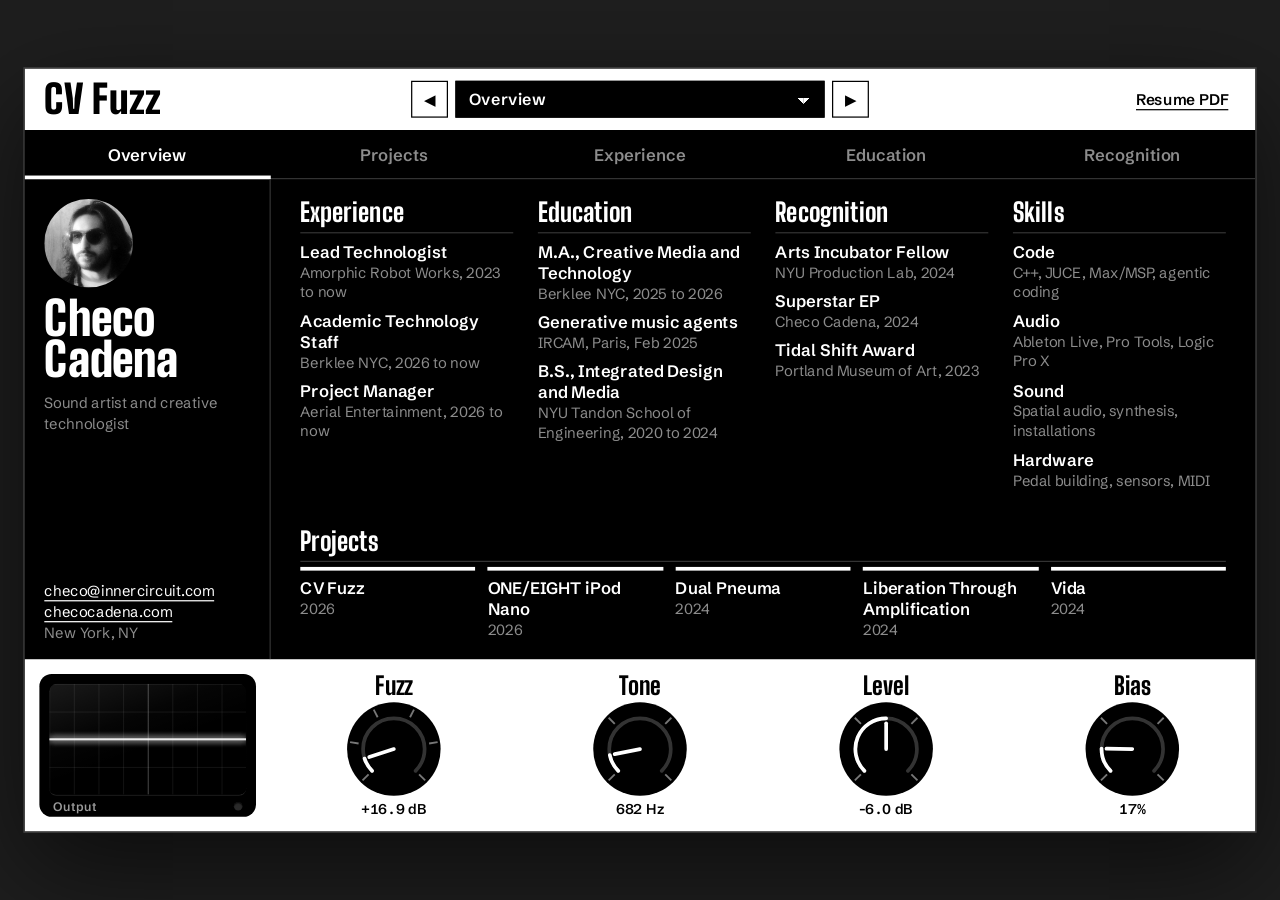
==== docs/demo/index.html @ c5fa8ec6 "Initial commit" ====
<!DOCTYPE html>
<html lang="en">
<head>
<meta charset="UTF-8" />
<meta name="viewport" content="width=device-width, initial-scale=1, viewport-fit=cover" />
<title>CV Fuzz, Checo Cadena</title>
<link rel="preconnect" href="https://fonts.googleapis.com">
<link rel="preconnect" href="https://fonts.gstatic.com" crossorigin>
<link href="https://fonts.googleapis.com/css2?family=Big+Shoulders+Display:wght@700;800;900&family=Schibsted+Grotesk:wght@400;500;600;700&display=swap" rel="stylesheet">
<style>
  :root {
    --black: #000; --white: #fff; --gray: #8c8c8c; --rule: #333;
    --display: "Big Shoulders Display", "Arial Narrow", "Helvetica Neue", Arial, sans-serif;
    --body: "Schibsted Grotesk", "Helvetica Neue", Arial, sans-serif;
    --rail: 200px;
    --cols: var(--rail) repeat(4, 1fr);
    --ease: cubic-bezier(0.65, 0, 0.25, 1);
    box-sizing: border-box;
  }
  *, *::before, *::after { box-sizing: inherit; }
  html, body { height: 100%; margin: 0; }
  body { background: #1e1e1e; font-family: var(--body); color: var(--white); display: grid; place-items: center; overflow: hidden;
    padding: env(safe-area-inset-top, 0px) 0 env(safe-area-inset-bottom, 0px); -webkit-font-smoothing: antialiased; }
  button { font-family: inherit; }
  :focus-visible { outline: 2px solid var(--white); outline-offset: 2px; }
  #bar :focus-visible, #deck :focus-visible { outline-color: var(--black); }
  a { color: inherit; }

  #frame { width: 1000px; height: 620px; transform-origin: center center; }
  #win { width: 1000px; height: 620px; background: var(--black); display: grid; grid-template-rows: 50px 40px 1fr 140px;
    overflow: hidden; box-shadow: 0 0 0 1px #444, 0 30px 80px rgba(0,0,0,0.6); user-select: none; }

  /* menu bar */
  #bar { background: var(--white); color: var(--black); display: grid; grid-template-columns: var(--rail) 1fr var(--rail); align-items: center; padding: 0 16px; }
  .wordmark { font-family: var(--display); font-weight: 900; font-size: 32px; line-height: 1; letter-spacing: 0.01em; }
  .browser { display: flex; justify-content: center; gap: 6px; }
  .browser .step { width: 30px; height: 30px; border: 1.5px solid var(--black); background: var(--white); font-size: 12px; cursor: pointer; }
  .browser .step:hover { background: var(--black); color: var(--white); }
  .browser select { appearance: none; -webkit-appearance: none; width: 300px; height: 30px; border: 1.5px solid var(--black);
    background: var(--black); color: var(--white); font: 600 13px var(--body); padding: 0 30px 0 10px; cursor: pointer;
    background-image: linear-gradient(45deg, transparent 50%, #fff 50%), linear-gradient(135deg, #fff 50%, transparent 50%);
    background-position: calc(100% - 16px) 13px, calc(100% - 11px) 13px; background-size: 5px 5px; background-repeat: no-repeat; }
  #printBtn { justify-self: end; font: 600 12.5px var(--body); color: var(--black); background: none; border: 0; cursor: pointer; text-decoration: underline; text-underline-offset: 3px; }

  /* tabs, left to right, aligned with the deck below */
  #tabs { display: grid; grid-template-columns: var(--cols); position: relative; border-bottom: 1px solid var(--rule); }
  #tabs button { background: none; border: 0; color: var(--gray); cursor: pointer; font: 600 13.5px var(--body); transition: color 0.2s; }
  #tabs button:hover, #tabs button.on { color: var(--white); }
  #tabs button:first-child { border-right: 1px solid var(--rule); }
  #ind { position: absolute; bottom: -1px; height: 3px; background: var(--white); transition: left 0.4s var(--ease), width 0.4s var(--ease); }

  /* stage: rail + overview panel + entry display */
  #stage { display: flex; min-height: 0; overflow: hidden; position: relative; }
  #rail { width: var(--rail); flex: none; border-right: 1px solid var(--rule); padding: 16px 16px 14px; display: flex; flex-direction: column; gap: 10px; overflow: hidden; }
  .id img { width: 72px; height: 72px; border-radius: 50%; object-fit: cover; display: block; margin-bottom: 8px; }
  .id h1 { font-family: var(--display); font-weight: 900; font-size: 38px; line-height: 0.9; margin: 0; }
  .applying { font-size: 12px; color: var(--gray); line-height: 1.4; margin: 0; }
  .skills { list-style: none; margin: 0; padding: 0; display: flex; flex-direction: column; gap: 5px; font-size: 12px; line-height: 1.35; color: #d0d0d0; }
  .skills b { display: block; color: var(--white); font-weight: 600; }
  .contact { margin-top: auto; display: flex; flex-direction: column; gap: 2px; font-size: 12px; }
  .contact a { text-underline-offset: 3px; }
  .contact span { color: var(--gray); }

  #ov { flex: none; width: 800px; overflow: hidden; transition: width 0.55s var(--ease), opacity 0.35s ease; }
  #ov .inner { width: 800px; height: 100%; padding: 14px 24px 12px; display: grid; grid-template-rows: 1fr auto; gap: 10px; }
  .ov-cols { display: grid; grid-template-columns: repeat(4, 1fr); gap: 20px; }
  .sk { padding: 3px 0 4px; } .sk b { display: block; font-size: 13.5px; font-weight: 600; line-height: 1.25; } .sk span { display: block; font-size: 12px; color: var(--gray); line-height: 1.35; }
  .ov h3 { font-family: var(--display); font-weight: 800; font-size: 21px; margin: 0 0 4px; padding-bottom: 4px; border-bottom: 1px solid var(--rule); }
  .row { display: block; width: 100%; text-align: left; background: none; border: 0; color: inherit; cursor: pointer; padding: 3px 0 4px; font-family: var(--body); }
  .row .t { display: block; font-size: 13.5px; font-weight: 600; line-height: 1.25; }
  .row .o { display: block; font-size: 12px; color: var(--gray); line-height: 1.35; }
  .row:hover .t { text-decoration: underline; text-underline-offset: 3px; }
  .ov-proj { display: grid; grid-template-columns: repeat(5, 1fr); gap: 10px; }
  .ov-proj .row { border-top: 3px solid var(--white); padding-top: 6px; }
  .ov-proj { align-items: start; } .row { display: flex; flex-direction: column; justify-content: flex-start; }
  .ov .hint { font-size: 12px; color: var(--gray); margin: 8px 0 0; }

  #display { flex: 1; min-width: 0; position: relative; padding: 16px 24px 12px; overflow: hidden; transition: opacity 0.35s ease 0.15s; }
  body.ov-mode #display { opacity: 0; pointer-events: none; transition-delay: 0s; }
  body.entry-mode #ov { width: 0; opacity: 0; }
  #panes { position: absolute; left: 24px; top: 16px; width: 752px; bottom: 44px; }
  .pane { position: absolute; inset: 0; transition: transform 0.55s var(--ease), opacity 0.45s ease; will-change: transform; }
  .pane.from-r { transform: translateX(105%); opacity: 0; }
  .pane.from-l { transform: translateX(-105%); opacity: 0; }
  .pane.to-l { transform: translateX(-105%); opacity: 0; }
  .pane.to-r { transform: translateX(105%); opacity: 0; }
  .e-top { display: flex; justify-content: space-between; align-items: center; }
  .tag { font-size: 11.5px; font-weight: 600; border: 1px solid var(--white); padding: 1px 7px; }
  .dates { font-family: var(--display); font-weight: 800; font-size: 22px; }
  .e-body { display: grid; grid-template-columns: 1fr; gap: 20px; margin-top: 4px; }
  .e-body.hasfigs { grid-template-columns: 1fr 230px; }
  .e-body h2 { font-family: var(--display); font-weight: 900; font-size: 42px; line-height: 0.95; margin: 0 0 4px; }
  .org { color: var(--gray); font-size: 14px; margin: 0 0 8px; }
  .what { font-size: 16px; line-height: 1.4; margin: 0 0 10px; max-width: 62ch; }
  .facts { display: grid; grid-template-columns: 76px 1fr; gap: 5px 12px; margin: 0; font-size: 13.5px; line-height: 1.4; }
  .facts dt { color: var(--gray); } .facts dd { margin: 0; }
  .links { display: flex; flex-wrap: wrap; gap: 8px; margin-top: 12px; }
  .links a, .links button { font: 600 12.5px var(--body); color: var(--black); background: var(--white); border: 0; padding: 5px 10px; text-decoration: none; cursor: pointer; }
  .links a:hover, .links button:hover { background: #cfcfcf; }
  .blot { width: 96px; height: 96px; display: block; border: 1px solid var(--rule); }
  .efigs { display: flex; flex-direction: column; gap: 8px; }
  .efigs figure { margin: 0; background: var(--white); color: var(--black); }
  .efigs img { width: 100%; height: 96px; object-fit: contain; display: block; padding: 5px 5px 0; }
  .efigs figcaption { font-size: 11px; padding: 2px 8px 4px; }
  .timeline { position: absolute; left: 24px; width: 752px; bottom: 10px; display: flex; gap: 4px; }
  .timeline button { flex: 1; min-width: 0; background: none; border: 0; padding: 7px 0 0; cursor: pointer; color: var(--gray); font: 600 11.5px var(--body); text-align: left; position: relative; white-space: nowrap; overflow: hidden; text-overflow: ellipsis; }
  .timeline button::before { content: ""; position: absolute; left: 0; right: 0; top: 0; height: 3px; background: var(--rule); transition: background 0.2s; }
  .timeline button.on { color: var(--white); } .timeline button.on::before { background: var(--white); }

  /* deck: listen cell + four knobs */
  #deck { background: var(--white); color: var(--black); display: grid; grid-template-columns: var(--cols); align-items: center; }
  #listen { margin: 0 12px; height: 116px; border: 0; cursor: default; display: flex; flex-direction: column; padding: 8px 8px 0; border-radius: 10px;
    background: #000; }
  #listen .screen { position: relative; flex: 1; border-radius: 6px; overflow: hidden; background: radial-gradient(ellipse at 50% 50%, #0d0d0d 0%, #000 80%);
    box-shadow: inset 0 0 14px rgba(0,0,0,1), inset 0 0 0 1px #000, 0 1px 0 rgba(255,255,255,0.12); }
  #scope { position: absolute; inset: 0; width: 100%; height: 100%; display: block; }
  #listen .grat { position: absolute; inset: 0; pointer-events: none;
    background-image: linear-gradient(rgba(255,255,255,0.18), rgba(255,255,255,0.18)), linear-gradient(90deg, rgba(255,255,255,0.18), rgba(255,255,255,0.18)),
      linear-gradient(rgba(255,255,255,0.07) 1px, transparent 1px), linear-gradient(90deg, rgba(255,255,255,0.07) 1px, transparent 1px);
    background-size: 100% 1px, 1px 100%, 100% 25%, 12.5% 100%; background-position: 0 50%, 50% 0, 0 0, 0 0; background-repeat: no-repeat, no-repeat, repeat, repeat; }
  #listen .glass { position: absolute; inset: 0; pointer-events: none; border-radius: 6px;
    background: linear-gradient(160deg, rgba(255,255,255,0.10) 0%, rgba(255,255,255,0.02) 35%, transparent 55%); }
  #listen .plate { height: 18px; display: flex; justify-content: space-between; align-items: center; padding: 0 3px; font: 600 10px var(--body); color: #9a9a9a; letter-spacing: 0.03em; }
  #listen .led { width: 7px; height: 7px; border-radius: 50%; background: #2a2a2a; box-shadow: inset 0 1px 1px rgba(0,0,0,0.8); transition: background 0.2s, box-shadow 0.2s; }
  #listen .led.on { background: #fff; box-shadow: 0 0 6px 1px rgba(255,255,255,0.8); }
  .kcol { display: flex; flex-direction: column; align-items: center; gap: 4px; position: relative; height: 100%; justify-content: center; }
  .kcol::before { content: ""; position: absolute; top: 0; left: 22%; right: 22%; height: 4px; background: var(--black); transform: scaleX(0); transition: transform 0.3s var(--ease); }
  .kcol.active::before { transform: scaleX(1); }
  .kcol .name { font-family: var(--display); font-weight: 800; font-size: 20px; line-height: 1; }
  .knob { width: 76px; height: 76px; border-radius: 50%; background: var(--black); position: relative; cursor: ns-resize; touch-action: none; }
  .knob svg { position: absolute; inset: 0; pointer-events: none; }
  .kcol .val { font-size: 11.5px; font-weight: 600; font-variant-numeric: tabular-nums; }

  @media (prefers-reduced-motion: reduce) { *, *::before { transition: none !important; } }

  html.plugin body { background: #000; place-items: start; }
  html.plugin #win { box-shadow: none; }
  #print { display: none; }
  @media print {
    @page { margin: 0.5in; }
    body { background: #fff; color: #000; display: block; overflow: visible; }
    #frame { display: none; }
    #print { display: block; font: 10.5pt/1.4 var(--body); color: #000; }
    #print h1 { font: 900 30pt/1 var(--display); margin: 0; }
    #print .sub { color: #444; margin: 4px 0 10px; }
    #print h2 { font: 800 15pt/1 var(--display); border-top: 1px solid #000; padding-top: 6px; margin: 12px 0 6px; }
    #print .it { display: grid; grid-template-columns: 1fr 110px; gap: 10px; margin-bottom: 6px; break-inside: avoid; }
    #print .w { text-align: right; } #print .o { color: #444; }
    #print ul { margin: 2px 0 0; padding-left: 16px; }
  }
</style>
</head>
<body class="ov-mode">
<div id="frame">
  <div id="win" role="application" aria-label="CV Fuzz, a fuzz plugin and résumé by Checo Cadena">
    <header id="bar">
      <span class="wordmark">CV Fuzz</span>
      <div class="browser">
        <button class="step" id="prev" aria-label="Previous">&#9664;</button>
        <select id="preset" aria-label="Preset"></select>
        <button class="step" id="next" aria-label="Next">&#9654;</button>
      </div>
      <button id="printBtn">Resume PDF</button>
    </header>

    <nav id="tabs" aria-label="Sections"><span id="ind"></span></nav>

    <div id="stage">
      <aside id="rail">
        <div class="id"><img src="[data-uri]" alt="Portrait of Checo Cadena" /><h1>Checo<br/>Cadena</h1></div>
        <p class="applying">Sound artist and creative technologist</p>
        <div class="contact">
          <a href="mailto:checo@innercircuit.com">checo@innercircuit.com</a>
          <a href="https://checocadena.com" target="_blank" rel="noopener">checocadena.com</a>
          <span>New York, NY</span>
        </div>
      </aside>

      <section id="ov" class="ov" aria-label="Overview"><div class="inner" id="ovInner"></div></section>

      <section id="display" aria-live="polite">
        <div id="panes"></div>
        <div class="timeline" id="timeline"></div>
      </section>
    </div>

    <div id="deck">
      <div id="listen" role="img" aria-label="Output oscilloscope">
        <span class="screen"><canvas id="scope"></canvas><span class="grat"></span><span class="glass"></span></span>
        <span class="plate"><span>Output</span><span class="led" id="led"></span></span>
      </div>
      <div class="kcol" data-sec="0"><span class="name">Fuzz</span><div class="knob" role="slider" tabindex="0"></div><span class="val" id="val0"></span></div>
      <div class="kcol" data-sec="1"><span class="name">Tone</span><div class="knob" role="slider" tabindex="0"></div><span class="val" id="val1"></span></div>
      <div class="kcol" data-sec="2"><span class="name">Level</span><div class="knob" role="slider" tabindex="0"></div><span class="val" id="val2"></span></div>
      <div class="kcol" data-sec="3"><span class="name">Bias</span><div class="knob" role="slider" tabindex="0"></div><span class="val" id="val3"></span></div>
    </div>
  </div>
</div>
<div id="print"></div>

<script>
const RESUME_PDF = "[base64]/uXrkovhOvtEa4PsKW4/r5N/FWpz2wwv9m1u7uV3RWpSVK9NQt2tisU+GYI0xRhiKb7JAnSUKUIEVO7sZQeeJ6ZklTUBfVWb3PSCm2lc75+wyu7N1A9gsmL0OvfgUP5xB7Db1lzTZ/BvePoRfu2DFdc2hFpUizCZ+3MFeDhSeYOfxd7JhZjT+zGuzSxWJNlNQ0CdI/[base64]/k8giexuTmJXZSaAmCMAZFZ1UwNJiXqo6xbL9jKv4nfxIw0ZiPHEOT5s3+7+fD6/fv365cuXj4+P5/mpf+/3e305jmOapvf39+P81JZ93+vv4/HYto1Dfvnll9qhNv7666/1vTb+5S9/+Tg/tYUD6/uX81NH1b8cWCeZ55kL8WVZlvpeP+3nhzup3djIyfnyl/PDd/b57//+7//4j//4z//8z9rOxl/OT90Dd/L3v/+99uEmebTasw6pc9bG+vtf56e2eML6UrtxAzwjQ8Hj1L8cW0fVOevAOqRuoLbUgXVyzlY717/1nZ/qb22pXxmor+fnr3/9Kyesk/PgNRT1fTg/1+u1/q0XUaM0juPLy0ttfD0/9VN9r4232+3t7a32+fnnn2t7fb9cLp/PT/376dOnf//3f//Tn/705z//ufas/f/whz/89NNPtfPvfve7+qnOWT/VRk5b22tjHcX3OtAT1pbamUvX/dSN1QnrHvhb+9RR9Z2ZU8fW99qtvtdDres65+OLruGtUa23X7/WjdWWOmeNRm1httSvzJz7+and2IeJVP/ypXarUzHf2JkXV9eqf+tL3QlH8amT1E/8rZ3rS+1WO3CJ+l5/uUnee+0wnR9Owj3UT7Vnndkbq7PxyHVIHcvJeRYO4aK1MxvrhHU2bqA+9aUO5BKuR0aMmcD3OqreSA0Xt8oVnQZMD+ZDvY56X3Vgfa9f63u9lPrL93pf9XLZ5+381Cvm7dfnj3/8Y/1Ux9Y+NTdqS/1a/zKdakvt6SThX+ZSnbw2cqqaZpyqJljtXKeqn7xVrlvn5O1zIFO9BoH5z4zlwZESjACvu8anNtZY1Rn6VKwttZ2JwT6Mv2/WacZpeXH1hVfMUDNzanXXdqZifRALrFMmcJ2H16qcrN3qWOQkb7Yuypmddcv5qY28x/pSo+GD15e6hzqc77Wxjqo9mYQOSP3qvKqT1L+OQ23nWNdpHcXsqn04hGnDtVi29Sz1gNwz86o2sjCRezx7fWfFMQI8lGPCUzN6LHbGhFXJsNeXGljeO+vOZcjQ1aeelJXFAuSNcAN86liWOVfkHbGgHPz66xovCcwq44OYqh3qcUpEcxQThtVXP9VNdm2l7kPl1V/EPrqgduYBuX8fuStBFET9RYsx97xVpzRnUBRwYCkULlpnKI3GqdB0da36W6rkb3/7W/2EEuRt1qNxFBetfZjDtZ33hRpysXC52oKq4nIINO7Np0C31r9oujoh5/nP88Nj1hd+ZWPtg+7mQJQg48aMqg+vhtlVg8Pq5k3VvyVG6r3XjEVeIUkQOCXQahGxgupfRFb99Pvf/x75oxarQ/6cD3KsJJjasMRU/f10fupXzoZkK1GGGERXon/rrrguC6puFTlZ3+tB6uaRxiwcZAurnkNQJcgZ5j8apLbXDdeerAgGn0XKmmKI+F5fmGC+LxaCdotTse6ZO2R9sQAZ3vpSt4oOrUvXr7Uzy4q7qjOgvJC69RMioq7CA/IUyBaehX14rRgzPHX9VCPJaTEP+jkZEKWNkoF3XWeo264vyCjsE4Q/IoXvtbH+ZarUdw5EdSLw6yf0FFMCdYb6q431rutLzZDfn58ff/yxJolzqSZJTRhOXt9L09U5nWD8WjujcOtUasz6MIvqJus7U8hnUeUhzFHxmApoLi0c1JkvV1uoDmfY62YYqNpYg4mmQADy1urDSVj1Chy0pDIcocdFmU7ICq7OK2OfujT3w0LmhlnF6JF6KCbteH54KA5E3fP6mI2+VnQWE4wd6oQ1Ytw/05ircDnWkefHwGBuMG6oD/fH5GBdcD/qiNqBlcI9cyFkslqes/HULjSO5XIIAYYUXYYbwuMwUPgdGjMsE07I6PFQigitxxKh3+lEhp0LeXvIdp4OPc7jcyqERl0R1YDfhFZCLCORMFC5VRUcPo7araR9qZj6i+5gHyYko8EhqBj0FHOPmcNAaTbXX6RZ7VBf0ID4U/h3KhrumY31V1eLO0HH4azxF23Iw/L46HoepA5n5nMUD8hp6ztvtg5kHDhn3SQ+Zl0RdcwN8IB1OL8yOHzRZcbxZDf+IpaxObkTZnvJEOZ8rQ50HzY/[base64]/OW9cGmmBDquvuB88e6wZ+oR8AeZMDUlcP9rS00MrKYffvgBfABFVvvUxpo5IAy4eIjuP54fnMfaUpMKc6tOVfuj+7phxrSsnRHFetPIw+5S8aV20/hBRnVbmvfIW9OswvJkZ4ZXrwE3h1csnsC4qVOYUbVd4wQZwotDNiKEOYoZpYPJ9FAZoXo4IS9CPId5qLc75MNNuvw1IwUQuGcuzXVrHwYWU4qZyZ0whiwBlc53i4XR0BjAxmABIskRgLpOXAWVrf/LshVdBCFkCxu5AaY6O3AbKEG2a8CI4fDeazdeq84j+po7V2OqgnlZvAgVdJ2hxrP+8kZQOgh8ngsnS9mC28hTc/US79ynziBHlWpApyDYfbotIGpNIWYgEozrClSiMWvnrko4Lf6U0ChqBZVa33G1QCNBONFcaEa8xbrnupzYqc+CD4ukRZ3VRqSrp2UMfWWoME/FF2DPOhUb1aHcfF0dN5ax5RBcGPwIbEtnTv3UwRMEF9oHyYa/Vt8xwhFE+GLsAChaQgn4qz44iSjKOhY5VhvLnseFxBksMVXfb+cHH0Q9Cxxa/9ZJuLRrue4WjYkJijpgdbO0WcKsMhY+co9Vr8MFkoNJJiDASsRE0Qtg/qCwkGAIJdx2QQYmPwYkJh+iA4nhnTMDlWD1qZflqtcBwVZXb7rW2MhCrlMBQPEutGA5iWpRz1RLQONfF1iRrpLlVHUgVhBesx+Gml9rT94FniBWSv1VDenjoweZHvUF9YTqBCKoT+3JnGGHOknHzNF9QBPMHyYe9lWdn1nKBK5bqu3cD/YY6GjdJ3MVnYiw0l9j6Oo8DL7mB8gD3j1vEBtJ6FtTHOxOd4Nx1kvSJez+iGaJkp9XI27PhXhH2kLIZFUPJq6+Hm9HbVg7sCTB7ZkSxkGwcPyrUcQIoBfWM9zAnfMv4oIlps+ISSlSB2auB80ZBAl5ap4CJ4jR0NFjuBhh/S8Gh/3V1MhSLMw14QDeLFPakcfr7JpRGJnnYr2L1SAtPXw/cWD1HVEJQL+6UIlcVhM6Wttb9c1tI//xcJHh2gA4wqhFJBKagp2JiwEA4un8kk/9CorIFfUEGWcDi+LM7CkIycCiiTwcMBaddSR4VP/+7W9/QxOhmErx1XeQ0v8+P/yKJ4vaQv+iAXleQA8Ubl2RsB1mjEZjHcIt4ZDiPKI0GS7DlziAdaG6DXbWk1XFs6ZwzFkyNYeR/8w35gmSAdHBB4GGgisZAmaFOkMbEpopx7AEFGY8wg0ZiKKsHYC88A1/85vfIPFwGJGQ4GAIK7bgWaiXFcIs4bo3vAnEggqOVYmUYPWxrpVmGvPdSnQGMk94jwyOWL3IiauVWcE+Xe2qVljgiiNwErxRIxG8Dqx93r4YlK9Gr0FAT1exvtRoa8xoeyvlGDGGTgwQt8XL1Ycz157ofS+N887J672wEf8OqwM5zOXqJ/bBmMHewFLyFRP5VYQyl2qG6B4iNmuaoT3Rm3iRTCR2wPqqiYc/yIF1TqKHILFMXc6GolSzAyDX4/PgCAE95dqCFALp5ekYNJ73O2XEu6trcazeGVJacIy5tJ8RMcwMZo6xCcQmLiEvohZ4t+J4WcDRKDu9+DpzN0t49bXRRwClAXWpv4AnQru6b1vDhLm0c5ufMIowQcFkdG9ZU3g9zK56HBUrKrJuqY4S8GQGdhSUQdNO0BnHatWDY0+WEttZv5xTr7y/WS1D7lYjE32HEmeh8Qh4gvihGgCMMOaudIvaSExQCAi8cU5gVDFSLxdXRfTbd40RjtxWUDNiOHdyY/BukO2eATXheTDs2YFbRWpxCXEJNS8i6J5gN19w2dSwEmn+I58SldwYQ8S/uGPgkwwjzgWal6cAOEWVo54QuZxKC9OrS5X53//9X1RhnZyRRA/qM6o0UZFMRZYV2CxGFCtOA0CDFlEvcIQoQ7Dg2RFhQcfh8aEcu7ySxoCCK70J+eG3v/0tBnz9i1gDDQPgQuvpBaCLRduA1GpnAlUyNG75CJnWgWheqQKoIVdx/d1DRMGvEeAS8HyEF4FUMTjOxH7kw+rocXzGzSvyYWyF4EBOjC9g72EFiblhi3LIPSyXPXwbXE5UDLa9OogH5OmO0J8YB4HcHu4xYM0TaS1wNsNG6xkwYriWxt4xxMawoy5x1bkHQG/eF84gmojphGLCbWQfgsIYVwCe9W9pOrw8/tZuNXPADbS4RFCJP+Ih4i0Ch4KUor6ZZkwAzQlRa6U6f/EdtOcZOi2Qzu5TdOt/iULzKsX39LaEDXlfiLsj8S/EPq+GV4z2QY1yQuY871SdKGy4hKNiKAGZr1E0J/JLJBc/0VnEaRkHaTZ6ai4xoQ92ELldQqphEHi5rKl7+Fo8HQN1hPnzSNxTRclfhstrsRxQiwwUw1uzmhtgers8uXMG3NtmraG8jnzQ1yg4PUex7u/uFgBHiEbOzzNMHk1l1hTiugS4XieC2vNwKq2j2rn2waVCG5aWQRMBA9a/0jjv4Zag4OBnAgwaFXVMGBbi2vyLIYETx69IJzw11C6nQnDhAEKD6Z5a3RJsFtxGtLPopX6cOg41h95EzzLa3LzquA7B2ZQdql7jV0FjnFAOrJ1FV6T04Ed3vc+AswpYs6JGRAow8l/zMcSDCMLgQdxhmcMMxMivfxFEsCAg9eEVQgVEfCEM2RmeqmsT9YfCZYUiEr09EV3kPJIBbS5zA8+lAyacUwXHJGRAMOlRcFqwjxY/YnpjMuFQgLLiUCMBOLmuWZefgkvY8PXumPZY6YJRS6h3c0honBZDXdWPjJpbnFQ1xxh6G8LIXNenAOPdwtLRk+26dW0hJ4y0ezg5nt9LM/7IecybOnP9rbvlFaOeJIjyHeUoR4t3h8PCSYAgmH41l9BuABRST1GFTDmChniFTCouwb/czxHgWlgSga9qOwJaaudogB1BTRHCvEccSc1LZVq3sh4hU22J5+KjIXg9UAm/hOXIJOGzhWDD7Ung5Ip+wYwUKRUs1T/CmBlDEMUa0S/DbOMLlzCgvCYaeITDs4bJ7FxisvFdz4trmSwg1MwOx8lLkerJCR8Jo3dwEhADF2ML4ZZB3kOP2RO2YM7zOP2DylgSHGR/vJIlrLw9RLI1rIM5tDTmORYLy4RhZCboe3YfFscKaSw9kud15gg68VDIIkN1pVzwgOBn1hacxA5yMlyubmYdA1X3rO/sW+P83MA9tAEO5xJGCXGEUUB1J3UPpb9wu9CAv+ajO8Y4oyWRsTI5QTLR437u4dMaCZUmJEGUZzdqKXqM/uVCYLnoXNQuXmR3ORnbJXkBSF2EgNQIAnOCkDiGuHVIIfQXhEAkDL8ixJQ5aD0BLqQW6kyOPdEiaaKIqfFM35CQT/ACgIXwBAITm5aFWedfzzgaqkFO5ncxL5a24qV2wEwCwGdWoBBZ5tIGuh/NF2FMdjgSaBvDOefDrXasBplwhC1wD1eQn3gjiEQVE8sZjea1uJPurO0J0yBFuQrn1FYHPEGAIB/wfbZ8GBmdoHtSNvaEiviOAQx0gFkyhtC7nZxY1Ye+PBgd2Kaun15hT5kBR8W4UovxKT+RjcxM/E1NLNnInAQ1it2FvQFs+8+ugZDakuAds25KEgG2B9/R/vy6JVFC7aYv6Qti9irDMSSUro/wB97DrgHdQjJrw3eUgHVaJ8QmdLawRljLnFxPbQxbZm/EAMxCVDN2CK9S30fb7HEClXgEW0syYu49Ah0jfFAiSF3jBdy2up4ZW4vOd6GFiTpwxdUOrMol3KE5oVh1DVP3IzlxzFXCed2021vuwJaQh4E80QBeGc/oQqv7J5S8J7lPpIWrKw061MbN19kQ4EhvNQ6+D/s8QwBWF/D4kjANvelYgS5KC+lxQCM+zkPmkg+OXkMX7OEsbaFJf0nuISoGB5O/[base64]/N6IpEttnfIZAyzMqPw1n6Ehy+BFmKc+yJxYj/V7PAhcM9AxrB93Hy5VZiiLjVyYV/CgzTFGR+oOoMK0ss1AxwKCVdj0I8I6hxTQmgkmQEZms7uv2BhsVxcIOQxJ5GA24uHvo9GtozPo4R0udUOvpFnFUnfaRpNT3ZNCI1GHVjCcnSsGObTaGC80MX87IrIiBcpjD2QGk4rtZMYQWzv6umrqxPRwVAkwfSWpmWiK11O/LyZVak8Oo16nNuSS1ViShU1hFL1kXmGrvySaYEx5FXyjGCT+xG7ch6Hc0RpOvYE9SiXNbE7Rr1S00YMJ8R9i/rHcsgb4Rx5DD9xBoXb9ATBBHJTcyAoT2wBPkaz0SeeGnZ/IOUAeseuLIuJZHuF76OH0Q0JWMnhYC74KNqMsteTqMITxVTojqeW+cVR2r2gI6ii42w51nhLiiQuzOqegrwO9H8vQZB2FYw3kAoTJLdVfN0OfDzoKfWghaDp5QjtPzzD/tMMtxAn28VoxzQoRAkZjcEmAgM8CQQVKBYhElrC0/nB+ym3/zm9+QQogE4wuuH66l2fG3pGnjx+H3sdG4GxBi1zVw77k3o5ykSwvOOz87AslkRpVI02LCYOypRrug28O+9jxIVBTKHor7PfkLopHIIiAmow8KFiSDQOISdjeX5gzdvTW+gLG3JoqBGYmF/0gIRrhGZ1ZVyNU1pBECDK/[base64]/cRXtAeZtoz5TvuyUgSXqjtRG20u9BBnOF+JpSJaAFsAnZtLe/vEabNe2oRHI17dgSAxZLU29K/W0IQ4klFYHiDrDiNTC4HnqZf/EyKpSfU+t1T0OM9xEuVHbfKeuS5pB8g5FmelnZBF+BDYaIwXKo8lJosGm6G0dPEvSdd8dlqNbznI9dUdakKrkvLI2UM+cL9lNb7xz/+gY8mnxOs8mtyFbmWKRXeHlYNJhBhUIWkjiF6DZ1rHBBU1mRGdsYNFDqWscODYDZwS74dVuKQTFuSrWCqEALrdWNAsVhEgKLY4XA+SXOuT7mHKEEQMOnxnkGeg1mEyC6ATRSBifmdIKpFjW84hghXP8nJ51gWKf86V9GJvH1XGZJnaaFkgyOPBB1c9bg/yBYm+Rz+uYJOYcUar42mGGB7MGO5B2epptqUIjC6oszhIaU/EBesEZa27AK2rAlO8R2TD5sHi4sJwL+aAWuy6qakbRqH1ZgHR9WFRN7i8Rmf7XoNcar3Z94f4AD+PvOBCYB1BCcZ2wYcQCiA3HneOzPEkzADuTonBMrgQKQ0+pQaDnuCcUfLo8Q5ZbJxBl8cy4S8OQbK14peW5KYgA1QW3hH/Lq2rBm9MOaD0nIJAv8d9riGPKxiZR4yhY4EztAdzMw9xDCcWYPvACascd6ggYkhqa9jeKRc5UjKw56o+pSkJB9/S47PkWxx5gxT6P0kqaKv+VJSawonR1BubaUk7sHnVUBsLMm2hXS6BcbnpzmMMscEFaYLyXDhy3DRPWj/I+wjJIBoM2tHM3INZUh0RaWJaP0u2qvl856MOd0iDLBOUEGpPVOvg0PkUsp7rKEjR8Dw5RHi6HsoN++hj7LeXb/a4Ufy3EWixFF5O88zc+GRlLFn6tsAusLSqf3/7//+D7TTaCD4rVwXyDP7iYFzh2ZPAHIyAmQjYnThJyIDjYfWI5sBgb+JnYB2I6cSZxBPkEt/SfLg48wN8VVqBnA53BYicaJeLGGzscAtEUrkbeHZ6Qyi8lB2cGOAp+SC4g50QiknMeVQorsQKHAi+vGa/PoxCbxGbdDIvmKzJ3ABWOCKdLxg/WJNI4y9R/[base64]/NkD29Z02tLSvsROlDX6cL4a6rMGadAMwal24m7wd7/SAYTOuWRIgOaqQg0FK43g6D+SHrFkQhmN1bXpAdurXIaoOt32DjX+kiSI2OL0fJ+Mui4kyVBeU1TA08iOcwicRgz6BHC70lSMGanfauvp8/1P//zP+gaomxdbWnOAfqh03EeGVIqM2D0as9socooB5QPDv6XJN9xLe75a6rH/PWvf0X7mN4OVglYamQQCs1xArloLvTUM0zOe6qccc/I4We4oKhjs/jxLk2a+CUp/5zTe/bqvyaFv2OtzxQy/dIyTbrnsof2LIET+dwRUWQRUUIUGZApCBVUQIx2a2RB8wMfKy2J3COso0MBlHRLBUjEOwJZjA7IixWtmuYkbNGIXZPt6ySXZqkw1z9i9blGutrCP8V4VsKMKZj2mmKViJFOa0dtIQPFD7HJ92CnJAC6ylwIImPoaEZmayXgBHX1bdEaHKtFrdmDBNZnlB6/pLIE1rv3MIZQJOCjF+CXpeWndPFL5FdolKwKFJxMGMJ/KETTKzR4ADB1/7GUOBZtiFQn/[base64]/b95ZpJX1FCqXgpFrJkJwJ7yCBCqu/pMI2Z8AL+0itTmGELWX9SHA4wnNmZh4h0/Jm64PtZFagKvI9tdcEY1G4FmGre/vHP/5R/lptLK1HVRn4Mzhx33E7JUIYIcJxe08haBaL1bM5HNjTejL4pDw4Q2RiPhgpDqapl74yzRWvpd+tf81GZtc11SPhnoGcdGkmbxOWApY2Sk22DBkTskZhMngGQDAEHWYVFIg1mWsWCWG2yxE19qRWkkGKBFOgHQnNz40es6V49T3V19ckCOCnIx6FqgwMIRPkC/WwketxSwa9zqOAGxISx2ROOWtxVI3/[base64]/uCXlGP1kHuKmx2pJI/Sv6dARDfwOMOUwKiLVJVxhMl2BHmWWoaKeQ8Dcw2djD2ZDNwtgWNS4e6pGvpodCCO0iDXT0HF8Ga/pug0z4tSeG8lu9Fl3Iwy/y+tEqmDPCcGqveHhSxUy9U/Up8NXcMjfLSSp6hpXTz8vq9nLRqom1JZcNDQStwPp+X2UP1fklmvr/qewmiSP1FVaFgHimO/S6L/kpYZ3LNO33uIqVj+jpsusyFUETACKy8p7y/lD3FEmO8thdEojIyVTvp8aUCihIgOVKGYKlpV2YhGs0AW3gTLVoRNQYESOZLA28kAGIRGQ3AzFXdCH0sCLkYZcJqOVsdYnFNLG5eQhabEMFHrnjpRtVGIEj3I6Am16bhxJ0rII9GBJSW/Hkkm2vLBSlF6rN+mTnOJOeRSI19jGm0oJ59h0D2S4SVIdUtG8JSazHtYDY7GnHzwPTxGLBB5lah7E3AwaZD/bynyXP9SF9QIo2iAbx+HkclGiJDvHILpZTQQqS5d6pJcVB0uphOK0unEbGH07qknMLYoIf/O4SGzLnRnELDm+yxpY7GHPzwnvLukurs+KbOXO/dyCt45TLa1pXILdAiK3tPDglntPXcEjKvM4fBsSSrELOmwHiaZ9zkHFedampEaS0KjGF1rqnZzrFc3YIEZoFjeU0wJYWVUEbdLd08/iyHdGx/VR36k6AE3s4YQqzm6BJTeUlhpS5xxThVZZcLRQoFdUz9bb5E9ZU84sG6eaaPGfDSqm6kNeDc4wkdyMHWBjdBxuDJfFuWX1AJFmX60gh7aAI9kyn9Nce/SJo8UG/cBUanP9CHifoakGd5ThFMnjtsA8+yF3ajuwoekeLij+IZqPZQaRbBxafmJB3+Ed7Qmk0jj/yNUW7zC9/BFUX/W2KmbtyAqMwrn0UGrS38kZxO9fE8VU4PO3UsFZBbmwk3ALC+/TwoEEt4KojiAkEhtHEBI0YJXVMRCaqlJmTzXVNxCsoGtDeH7IX+QV8xq9hSSAha7t5rDxuzk4YgXddxGPHBPwrgqbEh1UISMAAgsiylp4890EOMNKivuyYAWi2AkL6mMisB/pvgtQYcO0qLImKvvSThirhKV1iVEvGt7f2mValTrzxSuVKq48IVTlpDcliQL8KKZAJjB6tM5aWhDiPfqmiWVSLmrI6RHHDRMnW5F3JJVN7WCz/KEregub8rCDjJhhlCV2K2rbLmjsLPU9UuibKJhvO4tuChbptTqRPvw1ph4GhjMqEsqAS4td+ARBgXv95qU2ClkJL2bR3Ll1lBAH2Ep8Iq3pIViThypZjOkgwaDWT/d00BqSaF1DhlanzUtAUwRVNUllSuY3tgzXmhLGIsYJS9oSVrflsgySpxHG0IHWhKLVzHhk+KR6ZssqfnpHd5Tv5Q5zCt21a/5EGFkH903vU6vrovNq78lX5JF5+X004dUJJ7TSEWUCSFzJNGmQ6xLCL17SLCy+gWBkd5sfLaEREOTOnqojHuKxkgIUYPcU9UB1ckXg3ooHQ4/QkVGOBCA096+hyTwEWY4qlBP6ktKtfwl/SbQNWCPAKHGCus7PZhk++jffUmR8D09tp7hF+nI35NWj2MLCAb89ZFarOhoNCMX+prK4XJKP5Ix4SN8tG5395SSvoeLuLaqv1pBgl2oIYKAVtjGAZQnQz4FscU/tw8BRCkQGP/Y+bdWT1vbHphLQNIJqY3KqxS9RGOqC1RbiDVkziVFZtaErbcULmPaiPlMCX4hiESZ7mE46LDczrSgLR0E5rSbQdRo2K+hfc7BTjsM+EhBIZ1xBLXq5mjlv9Sqx7c1wYY0htjDH0MlGdA/khrv8/qW1wSbVPR7qwnGkGJOzC0pYAx5ckvsTHWpS7Wmjg0eYhfFY0i/t1SEm9PIYAzRF80rDZgt9RJJz5ERKmSK0hxSHlw/[base64]/99bV6ZneiXwsL+eFfuNgDxSmk+f7gh19p6GCyIV3udHK26Dv6aPie4wtGpRFzslcSy0GUBRCo3aDulrem3cU83sS+rqPFPb55la3M/U90BdSo9BgRoNFG59hgC/pxyczunXtHZ6pn6RJsfjrPDDsYDMa8KCcwLo45m661tgufEBBUX+0H0J2FOdiEIk9oe8ejurXaE3UXl1OFyauiKkF6N7+IZrApRsV0ojecYQ/IyziG7xQeLdWrHEJTndQjpGE8QwXXS6h0viCENYgo+TUD2GOIptWa/DRc0aYdEdKW87tgKMalgdiqNRUxQCz9Yw2qjEHko8AL5reQnZXv/C0Eb3Z2/JDxWV2lIyzruaE0XSlhhDB12TMzKd1bFgbAqHksc9hqqBKtdlRpjrMYEdoQ441qt4IU0j7gHLyl4k1/Sx1X/EVVTzioCh2uSI6kRwt44MapSTX85iRDiA6lZThxTsXV2OKccEeK7YPMID1+NDJhi47JJ5TZ6dU3oJEogpyEM9095rbBHhPez9KYlvY8qnC2xC0z0StrsmVwJV/p4K8OqmpbE6kedjKyKq5WNwbU/uBjqUVXOcnbw0M7ZWnh3UnZkDfHeEFz0nKCn695Hcou94DltqtuBcrCn7poLuM2FvBbHXxBS+nG2Ot2SaLKGMDgn+Tiniqu5jBzx05OfWYi7M/HuyHZE5SGDFOy7JcuI/3Lk0mDHpwyrN7r/gu1mDReX4Jb3COeGjdXZb0xtxT2nELQHfIUXz3lN/[base64]/da1PCDyn8OLa0qTmNv5mNOkF7wg3PxqB+pDP1IyG8NdQ1YaU5cTpmkZb2M6Wi7mkHfKQ9KF7DHjIAttmarCIOuYZgDy/lGfadYTVGDP9aN0rdx0tBL6yt+it3oiKjwIviUYQQHTGmVILeqIA5s+UtfRKB9dwfqassxWmFloO/qULUyFF8oSVl7wzhS+ONclE9VjROfxdryyXkwafUI5pOdjHvkVmkHme6LgGimVeXFKrtQOucUDWKEkEqFODswvp9b2VyPQNf8MqX0CkZQNFavyjY9Ynm5CfuyQfRQxQbAbAdknioWrSi3ZBUjj2F5takCN1T61VXTtQCs9AVzSAcaez4SE7lnICmgIm2q/bPlkDnntLlX1Jjc0/13SNFnObGX1XRc3vwvdWkc6g1mrU65tvZmOlLa8L+NS3esCq/[base64]/QHfTqfaDljkfdGrt5Dd2FU9c5ez9bkUzq2ryFp1HYgU/muQoi82TG8/SFlpW8hOGHnoL94g8hSOJDMqGtSv/kisX84Y3xWXat5dUtVdq87tQijfsF3t6Qlv6WSj+6/thbjzxvXH9wSOqx/tzS71KhmzAE65jBFRUq7s7OewK/BKaYBhxA72FK1Zk94wpjmNQRI1Nmcin+u3zWkl+fJfOaFahvw+HPLeVnSjnBr/Xa1PBX+QoX3FB/TjFkCg/N+fSiefUoa3ZpuKWtrae2s3pO5oPOypKEtL2VonVBUlHNioDqzqkUNSMaB74KES8M/nykzuKUZE2jAkIytObXdOAnGHvKqqz/[base64]/TTz8RCsRi/+n8vKSFE+1v5gSazbbT1FSDSC1D9xkRYLi0ipXbU6sqrF3q7NXfXFqnRXn4Q8oLOziGZo5UEhuSQdYBE0FR3YG6N7FT5DDeB6pzbCn/KBeRK9HOPUQ1xaZ6yhfnC3K2s4gEyhCGazB/USCBIAWX2pbPmkiQtvoQMv894a17mhXOKSs6pjOvUvrW6PH9XWiu8HSaUrXlj3/8I78SLEafCpbi+NQ+DC8aEJtKb1ElpaabE6IakuDPS7+l7sHYcm2GkHiP1IIeA1YzV3USBWmNryHVcc3WlGK7pv2x47+2TBOtHZMyutJED2p2zsEoAA/FXcdEq7mfKT1/98Dg91CzljBab8nI4Ga64+mp9La2RuxUAuiQCjscaYTBAkRhCdFc0rymz0DmnsY/j7Mlxa+beY8UG9/[base64]/pKy9ri5WkLSlfmN7Sop1cT2kE66QEVAnMClhQZQgITkkEpikwM70bdUOr4I9ibWsC6O6YWk/W/[base64]/7uv/T5mFMWmhY2omjGGVqIn2sK1otoLQUxXOKU+tw9ujimtiSZc0gNhSQm1O/[base64]/1HeDjkKaoWxS/DKTCvUKcR451aOVfWMEBD/fv02NxKfjKYRYOQ/i8UijJW6JbE3G/Ne0+UA/Hqld82v6Ah8hsH2kAo9T8ZHiKu9nYcC3VFlcU1J+SlwD6USgkMAf0oyIjCAkQR+PPdJ3jytek1J0tMxxAwcolCPkrr0VBWIxImmVSLDoNXGZkGMQM1yJR2pcgO8tjRV2JBuXs80B96bGt99be4Il/Jap9ZJ7ho2sGYwERm9qhao9sTCnVG3SGew2yZGcPu1MJpK3tIVeuKbqlC6SZ1Nyric7mnMuiVpuZ3wHMHANmDymMB1Xx+z5TlQO6fyrLn5LA3T+NXxsuVpTY5gqkEL5AjpKVs5ra2RPFg/7kGLPr9BvvkujwI8bvq11II6nwzKFZHJJMYfXtK/Vy2aLk9yrX9O+VpeWEePMXk53o4dsVHxjyhNdkqDkCOMXy8Mxgql9sodPuIZuek02B5+lJc1phTqXllbsyGXibBfDZMseCquOWFemQ2olPUK7YiEzdDjCS0pG4OarGRXIKIIpJJO9ZfaNKVu0Bs1+ppY1smtKkU/t6mcojtzPMz2b5tZPBH9nSu0CRlUwhDEc0i5qbwkXa4I1R+ruisMMjbF8zwdUEG/oPbnzj9ZOizMcjQcupMNPgIRoujmp/c8Q6hD4qAZdOZSCWvgjHSWeaTI+J3TC+IAmiSojIqwAwG6CtFwOyNHcRtgyZlWoccwc/EjNcLy5IylFzxQ63pKCLe3zS8p0q+IJTar7SADEefy1FVL7SANH7I3txNuJm2NXPEOOhSNxpB/9mIqXjPx7enyI+XR7tcYEex7phCn+u9/9DjFFhoXUmi6F5habcM0iGYb24fVhRRgZRA4Lj7CF/VVbMtmGVmOfBdKZHpqjt3DznFpLcuLG1rv8FiahK2tPjtIjlf/Z/p7GTI8kyK+NdyripCxSN22tyL9aRmsQixewaEkY5ZnWIWicvmyHdI3Xp9PZYUivIbF3y1/GC06fGlaDH5l/ad3McZG0eVSall8wbYGpgpqzBCj5mAh/nTuq9hli5lcm1XSWy2bi4SsRjB4bp8vMAsweriVgpUk/JpQ8Ja+TO1GwOxQU66YWHLoVx3Nr8TL23NMpT0+8+wW3k6a1hs2oPWlYfEiKn3xOdJ/1Je7pAzsE0d0aWXFuyfgskEcSV9eW2cEzrmevbdWfltt+wrZCB2vrV6IoUN24+pa0KXTYnRtHAg1sNw6I6cgrEN7fWi7eEubkkZ4dW1IMugQQV9SDO9JNhqMA2caTeOxUuSeHxQOxGUQmL0mrUYzMrc6MNsy9VZlbT4oCkw3Dcko14F/SXvb9LF8mvGm0TkBgazmbTtp7y7I/EhzktDJwnunUgFpESYmgEkdDKd9Tx+DROvCiSurRvqY9hFRVFCsC50sS2KVc4gCiAX89WxCClBIfhC+Kz2gfCv1EnTgHtm4MGPYIe+rZGhNzti9nGW2ULwHEr2eNLIoMsP3XdGbUgRX//[base64]//zPxZysYyMShA/[base64]/zhD8yiSzJuLunExCGaWOTsUJ4IFe95IFtyEg6fUzJlauURFNp6weIPAuDXpGCgwYVnuXlme+lxBeyQiCTTBm7YkApvjJVxnykJdOprPL46+RoC1ZY6ADLNbimPxtvUa/[base64]///u/X1Lqs5cHB2tFOzMOPKaKbE9WII5tnfOe1jnm5ut14uXVv9w24+BDfaSFNBvXs8bdHjqESnBpCVzOhCklELc0XWWhXZKuhd1uW1V8h9/97nf0GQQj7bXRhoRjlId6izZaNSwyJNh3CwuxuzC8yjkMDX7lBqbAg2qcJRENeA5zYMk5/Pa11Xgc01d0Sf0KZHt9ubTCHeKfY+s1gFK7hUjQHVI2spbHxtq9J78MvGhMVgXPyAS+pwTEPfXutm/7+AjjYFFAX+EQBTtK80jr+W7DM/mRCZaCQUyhO7SFdBXrPPgsWBR8kPwE9cYEQ9/SVALdVJoOqBPthn/HPlQlwnwiXGhXL3SfJbVxIZljnJmyfgQTETtSZXAM94SZmIQGPZX54pBjuMfX1N7UI7ikOh/3THyQG97aZwhD0tu4pECEhhxohnJbywGFzhu8JUeJFdcJP0OIsipxTSz8gjUsLCSqPrgCX8jllrxF1OKYOK8kCiXScNYmup/JGswoj50ST+GlixhjL7HG6yTW89mTmbKFCLq15PpnEh7FNxCYfZBvYZmy3rEusDlF/K4pgLYn+LW0moGMlcYnj39pVVsFEFgy5Lqq5vT+uLT6cT5pflvC9GMKboxnV/qv6bX0SPuGNd1hvnNh9JF1iER9H6HRIvyPlNlBTTBiz8Yq31OkaAtZyNiZaKShUq+4JsD6SMk1Imsc8qV1szVNHmeQ8i+lp76kSa5tmIAihVVNheBWv6azwNZIETiJQJ0fKY/GtTgDLjBwMQMIj/RIcvQ9yacqXMZWqhJ+5ZLw05yiTHMIcszkKR1zejzlJW1VEX322KXp0ud0qB+S+aWaQxm9pTWAUgv5iWRDFiGTuRA6V2BWw0k5r+PJGuRWEdRL65wi5R6Tlbndua8ceIRX9gwdbk/W8JdW+3EJa87FtQQYxK4+Ekzfwmu9pe2v2IsGtre6Jdo4JWTvHGbirWkbuobJs6dTxvhPeZFLy4l7pJMvK13PUW9UKBX5hpZR8PJ0BgS78NRSuibRgHeBCuML4TxUlW4dkwFlx/d6QT/++GPXekwMms7TyPIP5wdYFR+Ky72m34STljFBo/kgCEk9TY5awqi5pVUTI8Osu6Rm+y09hbs+4mwoGiOhasA5XRRVu0wkRfSSCoHiulYa5M6n1Gy5JqdGTTondIUaEjFzys0pCK8Xo2dEqNGA2hjqLPOqA6rq0zmVP5cWiZjCH2MAVdDs4CxVEaujHfk1CXQ6cUPKxbNyvckh/CVPohCYE+M4Wi7wHj6bKO6UejtzuisqLsRA2Kg5OiZcqF20p6wEamhKCfFnWtWgeZl+HAtJhqKgX9Kd9j3VXQRvP9IBbUlSJ+ryvXU83FOY6JlkeebqPckyW8scwS6akvkimsSFMBscii1p7LqrOGX7SdZVj/AUElSAOsv1KwVUWo+wINrQWqO/ppUwX8xe/5JCo6gqcT9uFcVXj/ZLOvCaLvG1NaX6DqdVxW8tFU5g4SN9KomlyoQRgrik/jMi5RIOni1y1F8dDq3dUIL1b0kwXEIy61Ex6M3XtEml5jZtmMa0UkIVIg8VMhje11aX+J703jlMb3bDK2QN8owsTKtXLanK6Mn5XuPDw7Lu7sn8FSzaW7qiUnEJ1XxPshj++JDKJHPj/0whx+pFduhySRaG83AMVUlUSrKNtq4T+57SwUfL0R7Dw5ekVIMMts/TCczyvGMIGwzLLVQihYNAKK7ckIjbGhICD/iaNklvaRPJC8V3M/mdGB+nZZLYaJ5pczmzIX7/+9875VSptnL+/flBD9Yh9X0MRQrOzDV5/S9po6mIO1IUS/kssMCXPVWd5zA/8V5x2dDs13Bfp8aGVVkIaW7JlPG9qMg0nPj+mvYrAin4XBiE3MAt+Zhg+B+pSzmn+9IlraCWIOGiskviDkMyMpDqAmJYPlMCmsIIDJQTDE16T2JdTSQMzjlVGe/p+eXivaUiK6NtZGpLZOGebDuN+aUh2NdUwHik6mkHsgQwl3SC3lr9fCThlqR+k32ECDrsebQarVviws9Wc/gIlQVsR2XH+1L7T6HaekLhoPWsXdP9wS2MfcYBu9cym2syxbZwh/ZEMJkA98YiAKi05BprXMmPW+2zqHAVOJ0iwg4M3TMJ78TmJLv+2trT38/0vVJ89AtGDxol5HHqkWs7qgpI0wxBrr6H/8D4G0SAVkQOPi4k55RH+svZcpenNkPw17MNwZ66EHq7uIEfrVnVl7N2rs4FIMYtpf4RXMg0NSNbsOpBbNit1B/Qlp15YTIgrKTKU10N2x4pra4sISDAhUDgHuguN6R/[base64]/nsNB2lORGBKimv/dwj7VImB/NxaFqQYnQ6jwm1oJb6Zz7ppekMamfO3fCqua8CL917y5JbGLreQ6LyZ6dtC3P3AueXloVXv33bJnJIitKTq8pawyHtKbSu+BEPWcF3WlGDaTob5ngSHbrnx7qAVMVfX9OzYwps6Ul1hDgtoTJvROdkoIipT6AeccG+cbbw/olclolnCxNqWhP4FeJ9J9JsS45CvIqlmSabJR/o3oe+EOh8tJUR/06PeU89hTy9vtYNqV8D23ogrjD8Wyz29mdBNRAZNIYTcUhupuV0Sz7a8cGaIP34kFdHzH40C9JHugRYa/TjrxqD4YJwSlDT/Hb355dv2jkd6Cot6md0PnqxJOaa8FRpB3YeJzlLFKdAlLAO+fEBx0ZJOiCa8wvoLhMVGDGlcA0JFvRobBj8nlyhI6ASr3ljJHhr/NYU7DN8oqLtQ2k8SONIPMxWBZqwHqUigE4FgY7up5ZJfWotbGRRDkvXQDnN4+x0pZei47j1VehAUSMt7ao3OrQb+1Jio3UyaUpz/njxWFjJSBSP8O4dxSvGo7eRvz+mQLoLKCh1bOJjbY5zfUnZgDYUYu3pqeSiaCrwXrSZ2AMNEZ8GQ4V8YL7ydmjz4g3qLL2dDZ7Ny2J+a7ao/yttqsLF9SlDsmvI172nFyL3JXO0xOHwltJ4wpmp9SGYHN/Z25hJasfYadjTw6XeEIiYzGqp7HBpLQ/iiGOR1nvHbchBjSzIS5zc0qX5ZU9JkaoFdZB2TfGlJLr5Tziz0rdoVftxS2ndLZPCaHi5MmA6VCDmqO0QmdRv515MsKd6ytVJp4p9b0iIM3qlYt1Ycb2rNEPcUxLidPciWBFLvrbXumoxLzzMFN15TBOA1tSP0IlUrXOse/vaRSlN72hlPyYJBOPQ6Kr+mHe1H6kGhxfaU0Ub1o2i4qCw4A4h80AXK+aNlHT5Sn0pNJwr0ngqiyIQpaSa6jarRZ1ijj7B2OVxFhseHg4YDCL2TLfbktXlEfcorLIWIQ/Ge9EPip0vrdzC1OskSPtnNIqWoPAuNkpv/SxovCgVwFUYJVE1uD+9iTw2KDrlcwwe4pP/7W/raEBBkveCs1QdViPoDGiV8w0dwzPgO0o9/kYqkJw/[base64]/[base64]/aqitZW3oHz1D7NeVM/FQ300uCmfGQ/xuH8YQePnRUua3sIJVpr41IzKos+3Mv7O2DFU9YYTWF0u+oPLeU/jafhDsaY01CJ+i5dzt2opDkkJev9rCntsw7YJTAbRaXecj/XqeSQ88UqSFd7GkhRZzRitxSd4obgVAFrCYoZ/vPuiyn3766d/+7d9KlP3www94iPUX+aavhyY1dIgjhhGOhLRvBXlhOICGbNRN47fF+cVPmMxT+mK8hX6J9a6Vi5TmrsCy8DKuLddb/Tu33usIN5yXMUH/MWnjSFHEyy1MuTk09W4Ao3S0mY1TX9ODSd/8SLhfmGv4tllht/qWtLO/hazuXWnwL2lAL6VwTYaIZtgUOo3hfvkhTg89blEvBkGcFjtEvJEB5+2jFi/JdAAzv4YzjNM3Ji9eOMKuJagnjgV4RwPqnqOwyDJ4S7XtoZWO0Tte0vNXtvNbSt9o4QAIbynZp+coVvyW3kkOy5CM8jG0/ClI+631jcUKUjEZzxLKZkufALf04/DViB9KmtIxFJNkWARDhuTMzmFKzynCMCYIiFN/S63vpZW6PUKWVnfL5BnThGILIYfX5NoR/XC6ojgMVmofbmkUJd4rDozWAyN9JktuasWmnimvpGc3JrVnb02I9iTMbgm1zK39ByMwpm4eAkRxuie2yOtYWn2MKdFVpuWewiP1EdmD8I+DI9FFbOeZZrh7+jJ/pIP82upyYCfrnT3SxRiUT3II0h59jYm7J63mmTwCn2tILZF7cu72NNrQBltPSgmOmH4ZHhmhOtQiniC4aCmv97Owdm2XU1ofW1FIUOG29YK/pDIqeo1nxOXkuyoV/Sh/xjLm+NR6iJz/PfXnpyRu38/0On2H9dsKnBJILqmzYbYyIt3oDNZ7/fvb3/6WmCBwqBAWDmBtpxm9JAdponyZTlQWnfva6mUNJw+hzjCG676Eq+nbQXYJD87Jj1CdvaTHgYVuDCoR2XxN1cohH6zle2jYnB8VgFvBIuKKjJWYvNjX3PI71lQqE0sZw3vnbGZGcE4tUqXcM/TvJfm2yI0lbE/dRoXPFDo6fiWzhfV+pA/FcLLiDbs4elvLjcLkXlMjbg6vGJ4SIk4/SwgdLWlHZvAEyZ/MKPBPdJ9AIucUr8b7ewtLmb9wRwEK0H2X5ObwHvGGVIWM6phqsUNSRY4QQgQM0b9qRra/pk90HcLk1wZYUxFdTQoaPyYqzXcBAdE5JAyvFZmztPa4R5qGbEnpndKH2neBN7G2vLY5oTqebkwUYE456DU5DnOSkhgrUCNGTz2rQz0ntMeEZMGiB/XmqOkxJuFUb0sFeiT12KSqJRXS9Ge1IcXnFcgiXUa78Kqm9LfyPCgygV/HeW7lfNmh2wbX0IB15MdkVh4hswlCPsLrnhI9WVK149oaTPNG8IZw2YDvVGF6eXg093w+Uke0Nupod53YcwMtpv1INVGNLm+b/fHvPtLp70htHP2jZysgox58to8OF+oP3/[base64]/AjjGUJckja+qBPFLtH7kBMjC3PGvWi24OQltpcw2B/5piZXPYAtcUHmHna/I6X1tGgGyZz2k0j5NowMiUQ9gyEpLBFjCifIOk6pj84g2oUpk8wtrX0K5003AkpTcMLWVyTCX5KQVIr0mGdbR5BM42tcDcW3pFjSkQgTe0pifvkYDX1uq3HO2DWGBKCF4ZHuJN7a1tJfvcQlW9pJjJHpaI//Kmbgnvzq3fxJTCv0crP/5MBWnNhiGFF7Bdr+m8ObW8RW05FaVOKG/qnmTnPSQu8cz3NLf1i+rMLwzjHP7klhg6mNgcphAXepwkcB125/81fFTDE0Pi8p7kSJk1oRLHZ27VfbU05gRh56SWvKdM2Ue6I+GvWV6ma0ZthqnR7bwlDtSyRcKvIf8j/7dUFnKa7ckZJ5A3pW6PUhRHm/N/[base64]/qe91QMFp3TzdRg0K4bkt/BNLgm4/iZpmZia1vaQarc13S1QKpzzzw4JsfaetGOZ0EwXIZPKabdx7kD1BhI1xBX8B+xl5xm9W8ZV/Xl5SzqYvTZ8DHHMgEIPgqqD9+WG+JdCNsSnTRexk+IaAafw5kzQ9ogGpfkgziSVnRrhb7n8EN09pVst6R8rq0rnxJ+bz3Q1xSKQVitrbWiNs/[base64]/LWxb/1MDDhrwm20h/+eMs507i+ZgCRAgupA3OIFGb0oPAXEgw2aQEgMyPxhdAfOE/IqAQRwBiKuJrilJeWweEe+v3fUkeol6k9iqnpWgJ4g7vg5+IhIrEIl1Vu6+p0DWkROSlte9hxV3SDm8KxU4tzG7EF7bWjla7VCHAwB6toOuWnD5f1pykRW7mnn5zc0uDXRM/4l+xYqJ+YzIixyRaPlu35aPVA1cWKamEiFXWGvxDWpdqLVxDWXHoTBfl5aLLjDtrkACh4zOabMhbq2NBEkyfx8q6Ji+M/YEpwFEvZ4UQHVUhBX26a4p5cg+oOW4S2uoaLgo/dcS178w5WRrMmSkUF2byJQVLby0cf0uK+pQU1DnM27VV6nsmhU2Rfk+PGG7vcxrKd5x2bvkXUzi9dYi01Sk1A6dEro/kx7He9RRQDUbouGjn0G7Jl9wb7VMogKd4nHVXtO721HcdWrfQLVljGm8lxKYWPz1apu0a9jJW8ZESzUvSQ7jVMbkVSC1xXcwzH3BORQJMuCGJkzrs87dNPPkIvyyJ1yBL5xQV52xLQG/k/3bStslP18FZEpurw9F9iPG55U8B4/Bcgn4qu69p4P7emiuBqfL4c0qs4EmJlCIEULtTa/axpPdN/YuOu4d72bku6kTChXwhOcK+hF/zsT8gpUEJNRoDVSmLbd7D7RQaNVWEJ7XBBPrdaqUSX8lIfbYmj+iyW8qUqc6EudbETbpvMoQMhjBHpslqwFDvDiCWPOAV+yDrPqdbDcIN/1HIaz67V5hNj1SRmfA5paV0QIynK6U124xgjkmgmFJgBJ1FgTW5FgSqdGzf0l6HiKGqEPt/TviPHRixOnZN1OOSbhe3b9sCajFqdbBPHULADuMTriayd0thDQ0Yx0RBgSTZU2V0SqG2NaUXEadHyqxp1iL3BOiQ7Y9W01tFLHxk0GRp/NVrCLS8IAQ7yg6kvf5lGKdAtV2D3FqSDikP2Fd48QLmb6nhwLQhz0JnXK4v/CsmM1mutxQoe0sXwteWCWuMb0gc/HqmLtZVRGjFAVgmQxogiq6ruFFzKBqNTP3NruAQjGNiviJ1on9IBgW7DtFyRtNk0S+tN/TRWpjpKl7DQVrSQYOpOyUKDCS+pGx7P3ALO2tLfg2C9HEWBb0kVVbf06k1JQjrEpgT7+PALXFATG5nJie8tK5Va/IauE/93zlhvms4AKLHS7o7IUWX0MO4mWdyZrVsEUpTcmSWgJyaeVqnOtpHuiOxQtWSY1JHjThckj0kLPk1neJNlDBxD6xvSgKI3t89PFK0wzPlzo4znstddTn/0QqPP1vFTk1fVNgjpcaEZAm2yg49WvPBZ4qRPlP4Gn0nzqlaJAhIqmD9yxdwVH1JlBRqCxmFzuoRz/q3duDmIdsAn6IHH0kqfE9b+a/pzYTy1aJ4pGqcXucalheS6i1lEp3VOoBzPlOrZbSnCzyLGj+O6MwlvD6UGpIEeBPjHNgTG1LPCz48eBd6ajgDcJ/SuxAxgi95CV0HjaPRtbYMID0mFJZmKvOch0XestxUxKwmZNrLmfTNfDYCyBf9OATsp9Y4j40WTlnOCiFo7UvL6ejOndEZIZ0hKdWqUcTdkJLa+1mn8ZZ+uGvCcFN6rU4t2xqRiJi9hHuwh249JXfDUALDJQQ0pyyAElgYqsdWuLFbq8DJ8/oSfa5LatIy/q9JPdDDguuiF/8p9bc/tULc6kGCyJ9ThfstVT3H0EKYP9obt1R7wzPFenkNJxk1t7T0Og+5pffQNanu3AMJIKWOmTxKVN7CS/oG+mrG5OdiUcyt+ACaDrPh3lpy7wkCjmliiHxDRS6pqKDrx69DaiCMSdjRHtAxdF3cwpxZQwTdkqCnHzS2DilgL9pCKIIpRWPmNHC8hD/jsUeSPvTjBCv0rTS6VMEGN++pj70lKanjtLyde6rQ76kUwckVHS6WLUmCWqRzo7/qfe/JmhS4ZgTmBCg79ns/[base64]/P/zwAxgCnqMK9FP6GPK+buHnvyVxxpvXo0Q9iZ9jIYzhw7A6JFMR4vGi1yS3GsUeGqH60mpio0Y9s27dlACWGJ3gTJ0N0fRozbO2Fv/[base64]/96lHIP4T1SCkDlCAgsudTgJvbAI9VWsSvYjnz70nr47i1VkxHG91lDLcMWnfJhErJkmOpTUhXMbkY94f4Qr8G5M2eQVPpryndAgZCNgM761GqQikyiT3HT6iSXf2rbKtLipB3Dgvic9k9L+GA6I5xfCOU1KfbYrkhLBO/ndEvnZljUb60jBrKxh5YA7uoZp0CmLocxhGRA1D1dcvQBkR57iGqIl2t65fT1qHyb0zB0Cm55T3LHkuJO80nXQc4fqSG5nKHevZXmYFkxjGJNyGTn4RLigeJoS284BRHu2O0MGwl4dk/nlvquYwpfd8hargv2Q+1Tr55XCWLwkpxBrJdP6efrG/mUwqTcg1e8pYiQt+SWtxBxeTvX1vfW759SMI1Jy9PxyPUT1pcaWZS1U2WU/CgInp1ADPMHM/WWGl8I3jFVwkThnik8BSgq2N69njmR30v4oiAb4Id7ajVwP9zJPWWWx2D4IgBbY7GCKhyhTfreL2nP0RF15sbbtxXyr8miZUHdkuzPNOvaXIG/JsuV8WHcdEJvqQj3FkIv6m9NFH5pNfYfSbGcWz2KLfQ/kAGx0LF14dQ3nMJI78DI1Ijrmlhrypfdk9zBm5Wo9pHSnXvrH/FI0bBHCopq8EyppIds563JijFZAFARpe8Z3r9toctF8afQEcAOa5IKvfp76+GrDfZM6RucQXBOYU8S5wkLGhC05ja6DE9Q0gsPaAKFNkOPReo8otG28Is+0sKDnAt2OM7Cp52MiqlwhAi0p+urq6xGFetdU+0t9Te2cHQVqtfkStR3a4D0SiA9Z5B55b/oIGNAiKlLUrReW0MBPayeXzan8YTYjibrJWkIKohb6iDpa+Cn6J7IzyGm02/Y25Czwb+ioKjCl6Tb82i6xnis3WvgPg1Iub7GFlURPjKAMofjp3C4p64anzllA7fkSbmEBbv0erST58YnZB3p9U+J3KEWGdh+/[base64]/jg2F8aTUMGX+NB2w5pkp3h7lD8L0jnOfjzNsSJmVJ3lKl7Zn2groGCB+k/[base64]/[base64]/VO2BPFZ38lMiN4BLxCq4zidYKF/v3vfycPAlXF4x8n4Ufwljrkj2QO8uFU/EX9WfjUGCUphO9nqoUgKpfgGY8UpoBftKQlJTCFb9Bp/Jo8KYTS4+yugqATqipBBPPzN7/5TemC+lsy6o/5lHSigMyn1EM2aQJoC44B9v/P6cXDsXpnakmliqHDOTyBofG9UaCGAIYUOLqksInGv5Gj17ANzeZQwel9+C87XEIKMsr5kgxxFDco2RTCIQYzAzs1Ov2SpEI97qkR7YYU+LqFv30JE1U/fUgLvDFsBC3qIZ+p9YnQE5lafq6SZ0s2hHfFmYdQg/SF9TTntLe7JXKqvzMn7e7WsgNQOrpCP+fDxs9Jaalff/rpJ0LMFml/SdkZu/FKx+JNoZ54BTr1tLF4bZVjfV6HSKcVwcg96Lpek6qDJhpawgXovRj7lB5ML6lq69vUnVwaT3tsYTK2i+EIpXY/BUExp5nCGKLUkhD5lNrO+A5CCnNL615T6gGTCaH9lky3W2rjLK1w0xpi5NRCw7pLekxLioezQDj8LXUJDBA497BRsa9ureHjlOxUQ5ljottz8PlrqH1DS4WYUgZ/DY0H/2hLypLmqE+E0ry2LKfXFNNbE5/1ue7pjbink7WDqcAZkiw8te6NSHUcGej96hq+4MKocAUB9InEu3gcBupIXwY9NY96b+VToNAAmjHgUkrQJuYGHqlQuqQJL14kruJ28meMbFK+TGWHfidLQjyTfwkRsjMs04/0CtSLfCTf30twFQrFoPFRiLiBNqn3zm0LhZZE8fESOY8kWGfallJdCsZPZ/[base64]/8pI0ExSE3BU86EsIooLMoOLMq5cUI+1ZqOigsr7qrVmT9lNqkF6+LQ7/c5qIKWMvrbEgz2ukeEy6DW8N+MKYMkOK1u42AIOjZ8q0fE0fT0W36o/PnMoqQLvaIbqBW6uTbKBQo0WJPYSuw7ATAbkk43UKUwXlVSO5NLbntWXWSzBzEirY5yTv3IL5D61yjgjtmBZmIhKGLaZ0rDCyvKSp33SyEZy3OshzasXMIY/ppuEdH63HnybxEgzf+bmGBzu3oPxryp9eU+gJsj0DvqVGx63lYB6h4xrJEl/l/OpxNNqSHoLvrdfekQS3ZwqR6cStJz1S6O+R2vh7CmeJGRImuycrir/4TYzk2KhxqLY5lczRI0fSIj5SaHQKfL2leN0jlUslFTxT5hqHC1YMjqE107jEX/IhP4KWTLJouNV6OqqtGsb1KgZPCSY+z1ptv+TDRh5EPk/tQOgTrNWEeq4IzFL7CIrOCe6s4YLyKtc0FJiSXvTWusYjuD6l9FlPov85BdbKjKfoh8HBziY1tbBnhwFwATDKSL+m3c8luU7KK+LsQ/ImvNUhnSlglRgWv6ZD/Z4UcgW+fhy3RyWcP6cJLEKsHhaBaZtgm0Zh/JsMghRCaPfo2CWJaSIzQwI0OoDepPu79NQmqFRkiJGRawhvt1aTHInNIA/pAIi+eznJ+TprjNtb6sCMSbVewmRYEg0UWwYk4d0tSQk3TKaBxGyxdsGlte7q3ZQYQBQraho9CPwIUEANGbDQnmvzc5qVkEvIRowu5g/[base64]/P+T821p28beei36pZO6Z1B2U/ktml6/GtoslM6UXOA2HvKinZ9BMAIz6ROvrbKe1b+JAKo72CVbHTcR/obMq8YEFBTlCMTiatwSyg+NDVROWiioKPG7HQV6/P3v/8dgijEUYOMeqzcj9HP7Sw18JEOHRgDenzPNO94zwfYuVNuUJr6syhKo6Lmlt7SZhoxq2ED4Ur1pwfxltovyKuXNJsAlUIioQStMor3Z+M5lWD9iupERNSFRB07A2FMWoGQo0zOa0t4XEJHR85MrZGoqkdY2L/s/5KSJqh1aT9qduSwWBwxRLUMoO415XfwbbGTETJLmJa6VG+t3Wcn/ikBhkCdb0mQNxLKUyvfjISKSul8oZpxVA2ZofdfUzpsOXE2bePrGfg70p8UEa3AAelaWqxTc3oOTRTBomnhbNHv5vYsklAnJJTcjSsGHNOok4fRhuz2mvzTlzPTkxf0448/Yn44hdCJr6ksirKWyYmm3r/l/I8JDdySf4H6k5yD+q4drGnDkyJFr41xipZXT3mJOcHfLaWzOxttTNEeQ2CPtBiAisnbZwkLp9/CLNU3VKPd0ijkJbkMuofXVEAFYdBRXUNxvJ0x9y3FYbY0F9MYU2WMIWyzZMQ3RGuHZNzIk1yTZY/qYYUOLTlX72xPSqA+0Zq6ECq4JVUI2MiBrCyC5kurGKPjfE060vQtuXdI/UNmS0eJ53yQ4dqrmCvYjZc0N2FPX9me/AsUB090T78kv6v7nskNXFNCfE3jeHQBCCTOGsVn9pTjQ1vpEOktbunKoa6UbooaPVJfUXxVxPWRdHt0kFXR+AKAyb9k80EcpZwa4UJpnPRsEi7uQC4GwHqWQcA4fJ4ph4yGcUk+7MMdonCf6dJI/NFYoZQkx4HpxMrdWlrT+m1S2KWljRs9QcrRYALdx9/fnh/0YH3qO4gou6k+TDN/TXOH15TSek23eqBIbGCFDI7MLUlGhnLGVgxkDefB9D11xBoOHowI3Ul9EDW1ocw6nMeU8orusxIOgt00kJ9bS1/Epga2kmoKDa+DUQgKV5Cq55aSFNtZulNNKpg5pDC+gLAah/OYeml+isYDwgcvckvbX2yzqXU0UB0LMc0p4ag1DtanC8B1hQ7wBFFPmAdMvE/pOgFc+SlFGHDJGXAQUbDTT6lMy8gbq2WmYUddUlFNXg13ola6huaK+rgkHxy9Y1xvSslQHuctZWFeWm0HfuKu+Hs7E68w4XC9u4IQG8Tf18/SN9d+u6Q50Z6y6lPSvbnPOcG+JcVk+GkKu3hrhYCETD+fRRF1V4fWi4oBYQcDSbfwNrn5PbWM9Kq+26jNPKUwy5rabkM+09m2b0tiMm7v5awQiB1+TbuHuTVn5KmPdGx04UiCVekz8h3PX8PCdXD4XFIyvWMvrymqQEbM2gq93lNHwrfjuh6T7qHqv4a9c/u2h+9H+jL8kkaxxux4xp5b8SXtk1AQCjG5mnJatpCIcJq21JZ5nnVjOMmcwkSP1q5CF8zHRIuhEGW3AjPWsbifR/okCt5CUAH85HBUVfmA0Dj5FeX4JX0Dnd76aFM48BhLeGfchjgnHuh7KwLgFcFFbQpMFFLNq1rE19ayGs4YhHbOGuKW6/GlZeLI3MP1w1zH9UOIlVDCywOJ4gshM7Ubyu5TCs4QZHw9WfEvSWlHg+BoyMdABGnB8hkTrhKyu6YLLVYc96+5K/A4JdnKGNBb6+aDx4oq/FP7XM/uq39KC3LkrSdhBG5pUIjquYaywqUNs84p6LG0fOohcTfGHL9jbLAnu8EhHJI7pi8zJRg0JbD72ipOMyBvaUd4a/nLvHfYwohcvelbsgZUHMO3Ffa6MSyiqJw3Tifn5Ja2JkDfaBDUIigBZkx9kVL1Ke3p7dLFawJCxyZhOvEd08uSRMDyWkdLqzw5phacnuB4FqFVGyK651RNv6XsDGHHubFEMISEQ2+hQU7JrPRdAx0MQcXn0B5E/4YzN0EOjMAg9okHLmFu7K14tRjg3Mgw2xlBviZ27DpSUY4pHTM16hSj0QOOvPGX1B8TNtxCJ3YyDOnspvZ5SQWkOa0ZkHjCMqpdLNUhjcN0RUVWGQf1gjDIlJYrjsYtDTFdGnOYoipQDGbMS/zlrsguYcwykmoQPcS5dWtiWGTgX1LYlqtwz4/UCJLw/56M+EvKBT/zYaX7pJol0mPYbUvVtSPt13USHylG2sX+vfWUL03hqb6mlcOaElWPfPY08ug0VPmufMGvlBpampHMCAgqphmiHy1E40k0ABBBXA5E1H5VZppgBqCdn2k28d6y+7mQtFLUPUC0dgITaWvJa0tCPEtCQvr73WN6TWq5GXaWTevZE4g4tOSPP/74ww8/vKb4ttEc5BWhN0XZ65m58JKaLYg+DXu/3MLeYaLekic1hv4hQjWkvwDqgAWl/faavDPlm1nzClVcEiOh8jEkwzAOuJOfk8I/JMSAllwSwhCffEsioTpuSlru3Mowot9Zg4jfoXW4vqXA1BBM+/Xk9oPn6L9fw4T8nOrlbF9b+tillXlE6Ikqc10GFrFpYOsW9t2aQiVIMMwDnvQaZsiWOmyX5Kq8pb+V+hq1iL6DZnNtHZM/pwIepsjn9JEUb6evFjYMoCivCVuL3YawNLWyLo0rqGB02IV2GTd0q2gJFuC1RTyNaPOCMMZUsm/pQrikO+SU/D7xtyFRs6mxMrZWtJNXrJM4tSItek/qiFvYI29JVNGqvIZnpTy/Ja1jPEO0t9SZGdKh6dYy32/[base64]/QjPE5PgnroBvCaJUkx41ZmeIJdjrLpuBWQAKJYHKxBqxgSaERtgDwvL2IHI9h6m09zqeiF5pHeqwojIwBjBmIcbg7IzV4LeE9j2r2dmvelXdXinBfJ5S1vD1+SeCzyicy+pfqMlb4jkLXRWHgFtKAC1pyeFi+iaXtjUurmmnSsOLx4HgrSe4t/+7d/wLwxgfU49HBfFNRlwQ6JCDBpTCyGD8L8keUHT95o8DsCuTyl9c0tprCGJDFvSpbFgxxAMhHp0fpekh7y1frIiVEq2S4qJ6YDzUV9wEjPvfm61qZGBltF+a4lyKLuX1sfhNRXVbkFNIejiR+MbAq2bASF31JA0YG9tB394TbH02q3eUdlddYZ//dd/rZOgfdiBG1OhD2mpeQ0DZEt+tH6r+rFHIYcwJE2u/9wKKXxueYtIvz3EyEsrQ+TAzqGiMW2WNAaSm3dJlU7MG2SX2aNLUt6WcDOWkN+uScdYEzTnw80wvAQHX9IgTNXvDFFNey3GakhE24ntGfQKp/SS2Fvt91trq6QVh2nBQM2tY+CU+BpuyJioqJPTwZSyMieXynnOzV/CIcet03PvfHIGn/u8piwMShBxpC/fF44OrI7knMajjh7zgYgYWmNvpfOeaZlkbAvVAMao+8YdPlJS7Ggl2pbU2bbktcXZUAcCywbjzNl/Jv9OlUR0bzvz9Dnqazq5E8R8JNnfkJzFP0Es35PYznbJLfI57UwhYnkkTfKe+qWoPEYAjbml9oInR8PqA5Kt/0tr3ct9iqMugYXlA2+p0tAX1HhSF5gDSBv8I+aJeXPMW9IHKDIsuV1cEamFgLILIR5fySiMZ8FV7Hx1okATzgVwveJaj0YDshtdlzSnQNdcWuEL3SIMNoNla/ojvKUaCU9BN2HoGWhzblVwWFYkOnQMlxuRqGqbQ+cj7D63zmhDIkcuuiXsTRkmr+nCMIRC0F3COXV+jJgob5HhrGscLoTeJX2C5pRE/pxM/CH8BINc6gJEAb7JcDJkxLum8Gq+88E5s8HK60nKrZ0llDKdgBGGpDDIeMHJEv/8fwZqP6WWmgYYdCaC1OhNtujBra0xFln/TAmgj6HxdTGHhhbsm1MdBafyJRk9tds19QPHpAN0CHRM3HZK5kJ3KvF5HVu9GB20OcyQOaXAkN63lg94pG87zyKYMCUr8Jr6QqygS2Lun5Lo+tb6zuhaciqRojXJCGsyDe9ncWkEJu9UA+mW+uTo33uKp91TrK9bg2y8hMOztmA6worxVNeMLcv1Gp7SnlpJQxJ/pm/LzovHrmnWdmtFgK/hp41nsTsOZKgJJN1COeZmBMOBHPUfh9Rte00/lCV9l8wWN0gqqRVM9dHaSUxplTunQA0P9Wj5F2q3vdUOhV/6SMaiHij3CXbqr+gRNqIyLDuDg/ZI9c73s1CPbpc8T5MQcff41QozBOz+67/+Cz9RcgtaTNd4PYkx7ynjtp+81q9ptySxliui5izuTXp+nZABVCe+t9JwjI+Ww95K/cik0rBH/CKxeePWC8Vrs/f3n9NG8FOq7td30gYBqQSm4F6KWQGiUnlGrYGvJwLWmR5EGF9SEs0AHAYnK8Io2OeUAO2iRtWDEFiTQz0mTwHzHnse9wFnlhsG8u21TSR4YDbIqJ+/rac9pGiJGva1kW8/pdz3HOaJtAGpMoZm9By1cjl8Sc2KOaXnxmS6oZR17T8n5R/Togvkt/[base64]/CSnlNOaYxbM8pBXPGsEa5kzWc0jVpubp+3Lxr55KC+d3TvLUa9cx8MR8R6SURJV8Wn5fkYDJn1Nd7Kq/qUnWcU2fnnoqva2qY76mrwy2hSUvsI8PvaReImkBH4AGhZThkT9o4OggdKq6IloRAboQR14w7FJtl5xoNfMBHaoajfeg3gbLrUcLa/t/nh7wJGKQgpShBtBuaF7tIOtCShpsYAByCDtUZxMdEIx/pvcsTofTr71//+tcvadUE8wdqkAbGmuLz3TJE+KAQbycUiWgygoMw/5d/+Rf8wZ/TMhXZJdmSL7hXGOrujK6USIOyQLYAkSE260DkPOAq6KgTWFfo7dvMjp9TQNKFMyc33DXrdBW+w5tA0lIsDlwXt4VLv6UN01urhvqanEGFWxcLuDxLalsxvJeWjIb4BQrjeedW2npszYj/lOrl3TtTjvEeP6VSASOAZNOKmNIVCGkMYHhpzaG4BywTQnWqBj7clVqjxx+dP2MKsKB9wD8/tWx3QHVon0AH9cYJKDPaOIDGXn9OXT5cOWwSJgnYBcqUo8iY0AC4/BPlY0ha5dxq+3TAnDFUXwsvoJd7dv9rqyFAGA7vwHEwVDoknKSAxd9XvG8p24K6kaY4h+I7JPaEa8N8diavaUnmC70kd/XP6YoCniMU4Digs1wsPK9II/9+bg1BWFmoIRNwLolKDN9SqqbGMd6So42XfUmIluWJCcd2sVN1Liv353TacmTGVrlXS0O6UX1BYgwte+UWSjwB7mujmguo6pXfElx4TeOVMXxp38uWFtVAr0w2TF9R69pBQiYeVo/W4fV05n83Ccag90drG1o/CQ+KNOpDsX1LUwk0ziOtnezOIDeVmweo3NJaApeTW1WDGH/[base64]/hyvJRNauvgTpvoeK8pBILOfIgA6hCdApWBxOMIWWe2H/wJT0rGSv+/fe0+jJt8Bb6Lqock2MM8RgfWaf1NdQmzjkmnd+AZl1dL4l7wIpAeXEzuqWX5BseZz1ejLQpzEN2E9t/TcuV1yQBqQL0dPAUtIWOdFM1JCTJSlzimto1miK3FJcQx7u23P+l5ddrBkwtEWBoxQHQ8mP4KmCM1zMN39l+DXlySt4Q4Odry6y8tz4mAhHGNS6tPvlL0h5RvpwHNOAlzRNxG+dU1RasYD5PLcopeDJ9S4SYEjVmOUyNfe2YMEr/H1tv3izLWV19fgeHX+MJGxvbjJ7aQ9vGMjYaQEIISWhACCTQgIQASSAJzWhEAyBAgGkP0d2vdc85VZVTDWe4594r8bajLRz+Vr0jf7F+8Vy5848Teaoys7KyMp/1rL3XXtug8VG8VbtU0bLv2bhFHaYex1kB/5INRFep3rIVzMC5JHHbuAoDo1YrnG969p1PXXnbn+hsevgCHyKCGpXzsUejaxIIaGXi8VzJftqYGpk0BKpAordiam3mDsEMaEW89K10l9D37HQ2l9PimL9gnCwYdPaC6MXt0fgsUo3U0VP3IYHl07fRLAHfGrq+Q4900jQW4e6SH4mJDImMiuR0zsTlQ/0k4xsDF28pEBU0u9mC+F//9V/RxhtvPNM4a3F/qt40pGN4hBMTs7pUTx/Eis2gFiXbPEGysGW6G5AEn9IViDn82Ejj6tyEJOgh0d1lpKEqiLr0VUffYpBHOCMtwh01xMhulf6GR5Hx+8TxeErGD5tKPZ5uR7ypaQfsgD8li9rHSXiKUNCUnL+yV5j8HeMGwLRMaScrzEx2qV/bRAPZXuF1NHi8KJlqGdNyrqzh+KTh2nvAS8qO3CFSp3eEHZg1garKTXl9EZtQ1ICc8zqdjqWoTlrasABLbclErosLHF/frIFpUy+UClgjZo7qXfSTQ2L1Y2M1YJh01xQRHMVzhgntUbqISrvOpn7wMAZl48U+OdCxPr1a1k1Czcw4iUIjgdwGm6SMFeoYk3fGdZxKCkL6fWMR7+yrjzp6iHyI0dubxADCtmmbOKZsf2p0Yk6xljE5X0fbyUNxlNa6fBFuZgoQ/EWMnRrL7aPE5nzg4Nwe8vejuHyz2VHTYniXFO2UqG/feG57gzG2M+wYvSRgyHDNT6m809QhOKtMBbmjOk/w6EIs2ihOfzO+mghmhEvrKSzxe/vtt9/8b51qkaZYxNFmEjmgxYN8XF0BAEgPT0KgP09PQLkq2Mc5M5GzjhICaA0IRA+y5magdntM0o7/K80m2Bews4LyOM6Eik55cPhGUm8HbR8QnlYnqyaVSBFKDRYxe2yjW0O0NA65CNoRW8KnGNksP+SDbM/[base64]/UYWZHzKH8pU5CbOGQSZe3TlNnruY3DKtt0UQSx+zpyI+PJi/idbpJ7ciCd0hirT7NpbifOk5mSqaJtyvEg7H2aORr9m5qmz5smacVKFxkV0RLj1QexgHBWA9Idp6sXD1Ebw/[base64]/xv+YGEwRF8fwExfhQ2icp7DEDDmXbzn4LFDNC6zgN0nk2tbflPVbe+uF4tsdptij6t8qf06ZHFSvAojMxhq82BNHH+IWiCQJlED1m5gxcyzhm8zq717DGWNdq/1aNBn4Rd2V4ARi0ihaxj/Z+k+5CzAO5M82yTYmRrhoR4zYyyymtV51VIiojEsVcsc1WeB04vVXEpX3KOiQFRrfQfsitxvRtP0rtksOgg4bPIPpSYWVK989NEhMKLPv0hF01hWzywSEN8lqmPMX5ZEx8eEhZ8TKlELtIKMfUOADr05yOJJrNTICPm1IS4jRbcO/j8zNEJDPNxs786PaGMCruvGjV2PWAawWOxB+chHgRFo3BGh+6TF8S04vcaZ7qmEi4QTYwhWN68hLDNoBgmKJLwTiXyBtjmVaGXudNeqYTDjUuZ8hCqD1sWm45kfPW4kmckqVaN3UrfROClk+tU/IAxpns4NsZ2YC7kRpbNiWT7LWNIpTfmiAG2Ad79Q73qm5T1M+/7F6nisaDB81k2dAU+W4aWeYutt6G/QFN788p9TsimldbKs0khJ9DUuk3MiDgg8mWUyNz3ca41YDJNtFg2XeNmevUjzAy8CN28Rn2XYmkoT/[base64]/r1jszxO3iTwhkj2ke5yyUZ5CRcJ3a522jXvP+F93GdIphHNulOd06TmVqWbvIGPbjAtfP7joGVMfoVIk0wiB4yvroV53fOrvYREOySfXBGJGnk8whepuWpK/jPsonjslwLZsqNuf5y7QxAgcdfERDL7IH4XXC13J8SBmXl1HaqBHDhRDvaA/2bdKUEAjjfIgeWCdods8N5KHLVM1wLx2kloepiKxQ8k4slLJWw6d8d1a6lHq1Mxz4497clVLhkJFVJ3XLOOmx7xQ9Sb1FvItDUQP7jsjbXrqWTHE/8Mr765tzh4Euo8reRNB7GFkm4NXHyEgcGWeHWD6CEdIBfMjSElguo2C6SfZ5FW92ZnHQol1ThTdEgSN49YmWH6caaIzQdJcahzHSkTGG1UPaWaJjPIy3dp9G9tumSa5fgYfusDEk5LP62Gs4YT6KCf9JXMqd6huzbSWCi9lObdv0sVrHsBEk2jZVGNvYgDv/dFpubFYWOc3RYPWrjNtn0zSQ7NVRTESl1WI3SMcReJExHIg0YH4uHe0VwFiV0CIOcMyChPJC08vvrfSIN0cJ02zTixdigwP50tqFfQE4NJwEM38eU24OYhW8Fe4s59M1XhUQmdO6mID1cboyiXq4t0FI+eJ8EdWkANxpyg+ZDAC1Z9P0EJLIT89kg5GtS++/KQqBerp5i5ktFAa5iBFLRVy1fY1yNRyRuCEWSisKhkQipTz4VFKP8bhYzU4gzPocZ4bGmMsQPdenj+BZbsWE39upjUCuL243Jt80ADWknovXOVuRaB01xTu0MRLDLtY35LPUM/DW0HS4G1LEzdz1OD0INlEgEMJlr01q1vhpuGLLdAomEkgtp+Y8jG8KLPdiasfv5ejKD7dONSXfiGENjQrHZCbAVyZMyi5jtBN8wb4pQjcPyy/yRvrSWoqik7Z3QjeLUrrIbuWSXFKFygcxL91Fl96l0JIPBYnYHSipw4J6XWxCwR3uDa6MjOkg3u+C8thURE5NBH5I7niXfp3LuKzvsqyaVlDg+7qp6WvZJTCqZKhNd3Id1v9/sU0J6ea/mX9KfHZpd9jHPxDIkz53UY5NMW8/TRc/w6rbuM4a4RyiqOS7H6d6fZMGEC2xAqAPY3Rj3GOaK+t3qWzy4H7lKca8jDkg4Nk4p63jCHE2Xp1HsRlvA7aHcY8cY4l/mOIU/06NnHjdFEGM8eJmUD2c/QM3MellmGKcYWx0rsXG3sYM6ZzG+TiboW8827QRPEo5G/UO8r5N2nCfSy/dzew12oIpQhSzYwz7Z2PRqfnM8VwqyAkYFwXO2igo5wOVA5IuxJyT8OyFxhtNzSqQimymLZ83AqyKhs8V8lTM8vu+Obc8ZiSXBvJdAFNbLP3nf/4nJw/i62mDHIij8dH87hfiq3OYiiTlZ9xsvLuZczTEJ40OrWJrtkjRltGzMb5ShFyYiiOEwDiU8ZPBUF1Elx49+2lt36Vcq2/SMUMEeAKZT70DDreuc/tVXFYOm/oIHiWjXn1irQ7j46xj5HHgZpYnQvG6yDa2cZN2EIaSMJ4wmecLKrwZmhpzJ8zONvmmy9incGIM5lN0QVKA9VyCAbox/9Sfh3hXl4ULJZQLgqu0u2LcXqSX+pgiYjGRL04at03YgVxcqz4y1DFpQY5MIHSbJn2gNg0juAH2miZcFlAs4lCq8kpyNEZe67RnTAclM3fQMYYpmKxBXctguTjrWI2N8Z0zuNcCU0sbuQcgwpv04lw1puicoWiybiQlB/GWl2pZSuCZdElrMktk9rgXV1V+rPZHtJuGwVhhi8DCrvFZWkc/vIy02OgHc1TDsDxKSGV2jYOZZGpqXKmZVZpobu9SlDPMahhYDNSP6V/vhIETbqe1u6YB4mEMyduxiJ9AhIWN7tLlcEy0/yiF/y2gOxWhpJovWENi36T2WJapK9lGMlTvmmGfIj3i+7JLO0ngfKCZnOrZ+EiLLOAFgMhy1JjjncTthEFMhfBJesfXjqdNF/vzaULR0sCTOGkbOLVJxGlsvS2N5xOhjW1IFmy6kP4X5+LTQgBTaPOsyACqYmUvkJePbkklH/GOXCQnpppUe9JzaTH/Vpo9vf3223YbBNrYWDFPrW9mpaIGBZwMgY5dquq2sdpu4/A+O4yTy3T3dlbpc02oEFxYNJJ16EmfsmjLBq2b4Cl2XgpCqcORdMjd1mn4Anf2GVFm4JR42xgejrNYaxnXDuf/rDupFvS75Nf4OiDC2FhpsVkRXtUjBNO8aAyPRPCO0/7JwJofx5hgQFgpAlcbEO9S3tuyzlUqTYxbMtJaRLCMi2mfKkKFuxJGfgtDqdCQMRbioDlkih+dHQ13Mxrw1hiF0iL9I4bkQ/[base64]/VcAX2clk8yLLHvKKVwY3StTgUX0VqvotIxhbdrXM2dtxARMkYqoxQTnQkQuHaIMOGyTl3GcdpVrGMOM0SRyzh8dLGn7pRixm2MI3hO92PAtU1Byi61aWxv3A9sqnVCfOfT63YbS43j+G2yqK4hn3Wc5hRQqjezWKcgU2NgV0Jj0WKhw3/[base64]/wgPKjFu/6RkckXzsTO1Byx1381UUlaJEkhfgD04y+aR3bNx2i2zgqkx+ytOs4wnmDybP4CAk184ptBJmt5qpvsqhOV4xXeFbLuXNBPcjLyIZNL1p25M0gSQGtOIe6Gv/8z//805/+tHCwdilAVI1Wl6je4reoFwFKIwBGJzwxfh2waYyjkURmbKRcQ+MhvEgtj5PPKQ1TrALwI3YxR51SyMCjCjni6ZO+bVOPsG1M/[base64]/Q+IQoPGBA20+1NQMjDwWjjR3eDZ47vx1TeT1kYSwyYsM9TIjb6RkPr5OxbVRqnp5HUzg9NQp5OcKUOn2ed8YToIrczTIea8TW6ovsp28UX2QvdpdDFIyMkADuUVqlOJIY9nFqDRee4mvRIpfPFANyH0E7gRr+KsqFXCwa/xNZGEHpg1SmD1HHLWI446/DOMx4CFPrE6A+mOsa3lH8fpBWDsxquLb7aRnf6lhY6WOsXcP7mdmAHUBcRcei/PiNdHaWuS9TmMnt4X0yRCvbxRZ7jBUM1NWfWILMpT6IznnVNLwYkweUtndxVyZEzOcO6Q3NFd5ExzKmVKFLG74+4hmI85iui8bJuXq1DjoX0v3jP/7jz372s1qpvzU5wbGQMlt8buutH//4x//yL/+imIfbfj/djYe4vnCJhJhNstLrqHeW8bgzGOJXcw5zmHI5WdLQNOM4bGy9j5uevM7lfJCd1rahp8P0zDUZt41GZUplB5fINAeE0RNwEGCcZMc238cd0qWEn9HVKatRTb9Fnzg/d8JhWkExx940ZSOGjNSmTgnOQzBbErGNpcBRWs2CZW+mKzoDtcE6xvxpTtRyrU7TovEkC6KR4xTmk5UTbhBGtglEo4Jm7qgfRIKiiRldJ86n9YMVjsDfUWxLgTYUMmhXQLfjeNcYJq2PA2dBsQspdUTKcpza/[base64]/bi+umCOVvsRdTsvpe2MDWgEzRBKSY6Q21MPpa84OyskwVCfFeQFZU4oIvZyUVL9K+eZEGJdx1Y4rZV2l92ydxybppmrOzvfMiYhIQwdzNIm3u+5jGG31dRrw6pGsSg/wUmcQiTbWIDTrhF19akrWNqcsuturLWN36RHA+Mg5FI31Khwrj/o95KZg7k/Zk/[base64]/[base64]/nd+uXv/neSnsA2f5QQGsRewRnCoAx6Th4IxsfJBexm+kVaXRvIN4DdXJ1741zpurUswjKVNqtWx6GrJsmgYQfYolEfW1REwGwX170FixdXE6hVpyg60bZ1ROjHt4muuD+IixqSiU+Pj7rpos8EHsSYdUbh41XSHA6MWsMatLUZedLCHVRqs0/SxwfP3117lW/vR1kZ3UDalkHOMFLb9bRUI2xfVoiDR6SMpsbJpcj7EqWkU7JKWaIlI6nStwiXtsU1DAIM+T2KXScJ2iJH8dYOikaXlzHJ8l4yfTrNLkYTQJy0VeRk7WN94a2/jXcf2dug+poORLDcnv941UmM0OU8g5pAeruTyDUW1sx3Sq19+pghGho/Q3Zyg2Uno8+4apXVHnf5Q+kufSRbcQYR1hj8KV07ShByOAjLZCwUyfhFFgVTiK6lILNVWXFtMdpRXObq49kZcBMW7G69ZoXJg7/L4Vs1PSgufj4ca66tM3G4tvZlMgOMlKsJIVRLDswkHq5N9qGiDWu4D1hbkvBripIMeYhqUrLEpruIVWTUe/VbPwc/MUGF4DgAyvrWJgskpHgz5amrZGDN1IDaFDegh20aVwl8pGjcQOjfSFm3MTnZhJwy69L6emqoJ3ndNyJkpElpHEr6KvIJkCiG9jgVKnZPEjXMYy8CGtYxnqhSHnn8ggV9HZDjF47FP+oJ/[base64]/zuQDa9F+HpXKsp2t3D+J/zEUzz+ohjvTiblHbyxddNtdSQwsAxlgKbFGL0ySMIbdtYW0j9rDrcNR17N6np8yFl5s9F4C25Dy8uonpaX9zxYRNV82HqDY/iLi6BEs23MQ1mKDCaBIQZdD2KseGiccNgorJMu4HDxqVnihvqGNvGXUwUfcXvwq3CCL9tSgvBPkZsDT8vpFOeaOjk/zBWjQpRQAGx5kK6LQgfBAMRmQCFhmQhStAr5C7wLGKGoOT52Jqh4al3N3PGWeAG75SnAnYcSuMX2OLP005CtedmtmcXOs+llbABUtU+ymLtLYhq9Be/+MXPY7tNIBRKyIlh8saWoDZ3i2LU41RfnksvSGhpF2kiv/[base64]/CxvV6fQuwrJba8ac//WmtmK5q/dLBNSpGOT3OCnZDn5FuFsPAZNFGHsz+aZDNPpUmRi+dR/FF9mK5MDW6JqYry+hdVf7UxgyMRMO6OMEuotHqI2RtwxpjhIXrSFk2cU1hpmFgwWKHbbpCcAc6YoPUwiUoI0HbxOvyJC3Rt6m15yfgYnLyJuK5/wHHRQoSmWOs4gXB5FAB/5gGiItYeTOTGRrNJHMhHnk1qF1kRbtYWExRfrbo0EentL64Xn57scW0s1ZZeZcyTP7l4MZ2din+7SPiXSeRKuIMjTp3auwvlmn92aWvMVPWo8Z5gBtp07iATumZIpfv4lu4SUOudZP/7S+ubWyn3EOSMt4GRxc7kSoclUYpSuFba3hCfYSk+zh2o6TPWGCFtZfRSHjT2Zhpn4+Dt5URLCdpYigGSbgswTBmKBlsKSEBT4OTwKIdkfho6vR/HkNRUBtDNrKQ4NRRWkwagWeewBch5olglY8z+8n5tMlNgZKNzzaeosSllenKxI/T1pwJVRc1vlHBg5hjn4mt8TL+S0NSbFM6ia/izsTMmRFSJmhwD7XMOnKsIdoPhQ2SoF08XnhI1XR5W/JQHMdh3imZA8JRmpk60B2krzQjgDGHo3SqfQfEMOuGHxn/fCON7ZaRQYogbGBY0lzYKlVvDDv85Uk3BC35Na90MDvRLZNpPUjZHR+6lw6JhM6McK7mVkRwsR//+Mevzstrr732+uuv17//9E//VK//5Cc/qX+///3v/+AHP6i3CuPY5R/n5Wc/+1ltUCD1+rz88Ic/JC1V+/JubcnnylAkp7UOGnLRat0gHsgIktbrdUyi6LDsVWoxFtGL7sffe4jtCYAoo3fCtozwtY3ee1WNPBykcB4mzl3K745slQFZTjTFL4iZXnuXTilo3cTlz9tMlidv6uN0ZLCO53cbnfYYcaZ3ICjTR+HTxb+U0okxauQ+mT6Bz3F7iIrDWGKfZmo8PnwXQGE/Tnf7qSGammzdGPczLlENIxzWx9OhoJ2gsuJ8YD1bcHRRSg9xh9imJnG62MpmnTZGwN/Q6BPWqZ0fUqXCPHAXrxt/nW36Q3UpB940fgur6FS7aKqJLAmOxDb/e6LTR9WrtEttI7/aQRrDrSJBH2P1s0unXYZ0jDHFnTbgCd5ZNMG/R/F0RR/ItEd9KZXmpvPUotQJ6CQjLpymA1FtyQ15IR6e0EO4qmV955o2wVCnViZqdSEuZ2hQjXzKW8/F9o2yC6Oju3RGHuOfqX7V81ShSifBN9Nl42x6P3FA6C3BVS4X12eXpntEvIFIYHEX3xKxzzgeP+iyEcMcxFt7jNTNhA4PlwkvJl2QAjiI82rrghmvfH6HhNaHxv59nYw5mMUDpfRll0pbkzVD+qjWBVlEPDk0fiwsi9TrGT51Ks5ZMSzU+VNupsbD4GeLmNzq+3P/eoZ0icB27gZl1HFKFnJM+zy/+CoVaqvktvwUEmp9UyR+MKvoQRPcycC+eqUQ7YUXXnjllVe+973vFczVSoHgd77zHf/WKwVtBWcEewvRCubqb2EcqFcrhVzgYB2t3v3Rj35U/9YuSDVqhb+1FIzWX8AOYlgXoY5GBRyVelxPIqWIRdWLsmNtU7uYgjS16i/iypD6ehDNW2gRUx22dBYh8A2N7SpEvk5gnYJ9ueRBhGHGJaDqXaotkK+0Mbdt087Ym58f1GiepWeSJqTs6A0IXjFo+/Qtm5bELMDTfrz7mDYwjC/mQgCilzzj0j0Ou4wThQGTLjIwvumZ+P1OFxt1Mo0kusLRWoAmknkw+8Mfphr9cPboOD87fq/T1cXhgiFl13TiWMepb0qrl7GRw4k+23R8HlOks40txjYtM8xRKkZtH7EhFS4cfJW+3odpBDnG9Rctk1JYBmd+ULRGYByRHLOoBl2Zcvi6wYGzaS94kpaRJMXaUgWChwBQ7dLqatbprFEf6vhPSHCbpoeM/LVuQQFoa06QLYmjmj6TBkohDbFycyLaQdhpI3vO7XzjMnohNfUX0rkJUsZxqNEwzsnHnaSun6+zjRsedzJSHOsWwTtOmy+oFvQwNZJ8keNUWaK3MezpAjiijfET+QWHxiEBctc1i/MxnoLp4m41Y2xIeVKW8TZhgNpL315pFI8huS3/FVgVjZzMxe9dauVWjWuoTNbp1pQ6r0VaGfbxDOwb+foU12VnhgwLEjoWkAViQjQJErGMWgZAXMTDk0VKKKQeRFlq6RMH7+LJs2naJHnZmflb0rUXO1YVL4Y6a2QuYlWc7plnnvnWt7714IMP1t+nnnrq29/+9sMPP/z0008/9NBDX/va1x5//PHnn3/+0UcffeCBB+r1J5544sknn3zuueeAxYKzooqFeij2fzov9QpHLkitdSCPDfjQgrDarIDvh/NSr5McLFwDTIkPE8ulEADgBgcP5loMEmEQvTPpXMnN0Ibp+AWZdSzjcmNWdEgJAHcUsAWoGYfvI9ocUl+zSvvCKfmjVdNRoo/rpr815ybVciLkM9KnxS2ztfMpMJcmdHFRY/7PGMugbYDR+J5A1n4RZ56wYx897kO1N61mY0rHlkV6ODqnHVJ1wpcikL5uGi0Rqxcp+sYwgS2ZSHvmm4hL1XAOCdj6nLYX32mw05XlLM11vt0ny9aOQpvZJWmRGpajNLYQSY/jXGE0lavBXHod7auRXgOwwpnUb5tKw2WS12P881dpmsbD6xhrQnC42HPGXOFhqtUuxOH5Qpy+rBBE6MLY3sUdCNIE72v9Uqg1sBTxXJopnE+DQm45qKLlDOdjOHMhxfXmGaFUHAHFrExwN6tbLcTgJufrnIs/m4nCn89dmYiIKpshhSebO0nvv+N0kGy5G4hGzJYZAlFQdK1vpc0iQU4Q9mzaUQl/21Sak/7j/lTerLBqSu8DHvk+2TohjPEHFkN18xBZMoPGwdxklmknI0ZLcOCDgMIq5hV9ZI19vD27eDBOqWDyzplijesjYzxKdR/37aKpJmMUWqUqfxcbQJ/oKeYwRIREbQlarZPAgnY5SrsypFGOuxNDRhbCxWFw5iMYCffit8P3Yph1KGDjwhrUKWxp+BFtCRhUjK9g7pvf/GYBXAHfs88+W2D33e9+t5Cr/hZygVBF6Orvj+fl5ZdfLgirV2rfgs4CxMLKxx57rI5TyFhwWS8Wbazt628doTZj93+aF3hlvViHgifWmdQBEZfWSp0V6FygqRy0dkRNWttwJck/6je7iBwXXnYmy5A6Td7di8lMF0UHTJPfXbHrwSyPgch7My9T9d8ltd037iJjLIlEzHaQXKX/L2B0kKZRLIYo+3iAGzI9TDseYIVZ/V4MvbeNh5toKHtlCreMb3PfOMAYc4ASLqOhHaODZQDZT49grg8xhC5SZOZvxJ/30s5DAeQq3UwYNI5iS+ijxJO7jRHHMGvYGA/XjXdZF/92w86KZ/pUIghMU8Qn8nG/vmRNog1r44usY6cwxVrNiUcXqZjx0jEODAy8bFMn36fjGCSUk1zMnSuP0rAepD6Me9X24mYTZ9NHb0pFsBMbdUEg0XF8WhjtxQXGcKUgim/lX7tZ8M+/6jOtaABowKPT+GxzM5A9PBcXUySdVrjD3SBxykhY1Ky+A0mBwreahr/yNQ8OX2tBViUPJ0/0AELHOitwNL7UUUzF9ZB5K+5q52LjBgsmzPLmxY5wSrC2aTw3RGDsvee8lwdwP/6NoCHPXcuexjgJTylh7uN4uYyfiXPsMV3hGApAB0OXzqinVGqwcZccOs+CKYZpTkkb9nf+OcZfwuGCa8jT1DdpFP4uUoJd25hmgsNKUmAxtp4njVVjeI3nYBNiBsOnaDz2U5dXY77z9iFGcy0U8hFGPj2O1KM+yEwfxyxYAZFrx4KhwrtCri9/+cv1t7CsmF2BYMHWiy++WP8WDprme+mllwC15+alNqh9CzQL7x555JH777+/sK+Q9Bvf+EbxxDvuuOP2ebnvvvvq3Xq93q3Xi2PWXsUcAdA6YPHEOki9WP9CGLk+xEvhjNBDVDSUA3AxkccQRLVIHBSDjDtEd0nzydb3mh4lB41Pi1EIQ4sHUUzBgDgsP/0qksh1XMJkan3E8O2+bCzZ3G96h4Fry5RtLmJQ1jetXYmJSTQO5rozhmu04lP6GU2Nv3SfdN4m3trOwcD6IZWJRMuVZzj8ig5OMPziTMYWscLQ0In7VshYpRRuG3/OTYxcJF9dau0ZfNbpmmQ+DvbkhNYZgnjnzKGVEhm9XMcbH/w1eztEirBKU+BtFi7yGBPdqXG9Y7BaR5wDwCnD8wz59Q9T0b+JN8Vmtk/kPPdmYfkmlla7dF1hUV4r+AKRYiXhTWHlKPbOYISiDjZuAwgXmkJ7IOYozZVAWHJkR/HTtgqvMEJ9CNkxYBSCRpS+1jm475pr28TVjeNcSL9COwBybgZdbQnBeYqSNh0G6C2jUFvFbAGCiXqWr2+68+fpcgjvA99buY5qq/bWdXoplq3nnLXcf0yafpkOgM7PQboxPhtTOqGsGoexZbwxHQS4CffjMWJBgQGf1dx3gAmtMgCYlKmfVar8TDVOTe887n/ucCiqkc+j9AhDVMDsFzY3RJO/TvqefcfYu6mQ4dywt3pj7kFPeuvM7HZFgUC9W6O9KbyDFFfSaIM58zLtWeF9zOQhQQRI/VLm0QovSKsdzIpKs2mFMgU3hT4PPPDAgw8+WDhV5K7YWSHaU0899cILL7AOxtXfr2W58847v/KVr9RKAVyt3HXXXXffffdXv/rVe++9t5C0+CDB0nvuuefmm2+ujT//+c9/YV5ql9qg/hba1gYFo/URBawFuAWIBX91AvUvnBEdDjXgtRBohQDCjtGXWoLBK+h5mGkQQWUbfoJdap8XTb9jeeImBmhMM0DSMXlDpiVG/[base64]/ibMf7L4BjqUaGwI7k/SDdmPqAS5EuKBDyBPqol25p6Q4UnaUEIZQNEgKdzTZ+jXVrAgyYqWk/TDIKYreHHt2KYZsKudvmP//gPaCYnA0S2JfDSTzSQR/Fwc+LEjcfEAAAF6wm0cuYc5LRpq8Tu9ZbxFm6tg7iRyAR3qfbtGu0ZCWLGbcaTN2IOLHdrtzfU7zDeR73mSCKomRSoI9eV5NE2s8YtzX3FIAOCtNFUPgXqtI69g3N4pvp8X4Y7iYPRsFXTVn5oDLjGFJrtzS7HjLRKHP/vi5faEhEI5QBt6lPsZtg3qDU2Tl+czDQ3t/Ux7FIvwGBFZg26gYakwKVgpRhf8bXCqQLBAr5XXnmlUIlM32OPPVaErpDrjnn53Oc+d/XVV99444033HDDrbfeetVVV33yk5+85pprrrzyyo9+9KP/8A//UO9ee+21tUFtWfD32XkpcIQeFvsrlKzXixV+6UtfKrgsHHz00Ufr3YLXerc+8eV5gQwWN/zud7/7nXkphljIWGdbbJTgLVFTOSDuMUAhZNAyAVLGqHeYriwaq9JFvBrgmG1AEpgzEWy1zio1MqLYQWpFh7RiHGNQOabR4RRJvCPqKtYry8aIzJ9b2B2jf56y9NEwy4O2TeOGTZoyqwY5SF940X8/FuiKLVk3fdbGcxaxGEKg1cdDRkW30WYvDs+7gX2vqkP31DizOWFmkOcSUf9uGnE1J/FN3Bv4bTNl6xQpTLP6VHHmFOsqaRSziK7p/LuIUZ7M2qThclbgjLOuwOeOOf/UGGXwc4xpQch3MZy7jX0o32g/PWhWTWORwzi8rZt2h+y1jj/GmHai63hBOLbDXAjiIeoAB0EW9RsAkBG/TUSnaEs4AvhSiAZ1YvyHFYIdeqlZ8mAb9zcbVzRw0Nwf6Tn1MECtWCOw8nGt+hSoQhWj4LPlg0YyT9P1iUJCXjfRuZltXZk2wDRP54ZNnjAdeAFrANqU64W4B5ydXd/HOZ+7avSc/[base64]/GLXyzwuuWWW6677rqbbrqpWN5ll112ySWXXH755X8/L1dccUUh41//9V//xV/8xd/OS4HjpZde+pGPfKSwst6qHYsVFhTeNS+FgFBLlDaFhkU/v/nNbxYgok394Q9/+OKLL8IWn5mXV1999Sc/+QnZTCovqEYkxqtVJpeUQLGCWyZFXECq7/fT9WkR859l+jzup1OJdyZgt4o6cdVIZabGgHqMZVCLCO2jMTZCfcis0W/vZ2B6lboYTpKbirjE1LQMY/[base64]/a4gKjheB0b0YXwyp7mGuyHd8Y+6kwMO7jtiA8YqPYKA7jteEmCXVBadUbpABrBGbYCbldTWSQ2oQfuh8RSZxmca4q8Ze1UTVqpEe8ThDTGxJTAoSAghLqqPVenG9Yl7PPfdcoeEjjzxSrLBWChAL4ArsSO2xUiBYgFWEsVhevVu4dtW8FMYVAv75n/95od4f//Ef/+/zUuv1yp/+6Z/+1V/91Z/92Z99+MMf/su//MtaKXCsVwooa/dPfepThaGf+cxnrr/++o9//OPFGevf2267rdji17/+9fqsZ+elMBFpTS0/+MEPihsWGhYsFj4WFDJtqCtWK9QM0lWB78glFQHPpNMQyCjucFW5zbqmm8kqsivmJP6O3GZEoRmjjO07WzOsMaUG1tCf2SJpxZmmudWyaQJi3u2NGM6r/uKJdqBexSgV+jDNsvmTNGjYpoPGMt4163TGNEiroKhP4cOQUtwhVb0mzeGYsj9TDPvxrPMRltIya92lMp2c49i0aBmSiOdRZfQW3KdUXzKjXszWEF1k2/U6WgXDm4fxwfDvSbrGAz0AtAnEsRGlTxE2GLDyKVMdKlibizEbArAC7nw7roAJUGcXcmG/vjA6JSc4RdQ0pQ/aMo28x6ZyeTvXziNohOCwMLYTsbSyWymjZGcdazVipARUCYTWBhhZS76oClRIQ9JQnELJaZclwQWEfTPWpgAinyWcMT1gd25g6KQCVD4UogonPdc0ucC+BmJITQRpx9N4rW/TuBnkVZ8j4zuNmSr0k0gy/yoQZZw/TluTXdM6c0r9VNfU2pgBkaeM6a9kGGE/5cyrKMoYgvoIabrGG82AwJCEI3fOfsrqN43p/RjJ9yI9YQnh+lQumtZOTt5WqbUXbRepCPY8DSUZWernFDaPzHE8Q5gDH8QYDQyCp6Dwh62g+iDQx+s1qlMqTnTUFBVJSZJcTOC5mERK92JJp552GRGI0EB+kGLA+lvMq9DtqaeeKux78MEHH3744YLFwiAyevfPS7E2Mn1FFT81L1dffXURwOJ9QFsxwUI92B8I+Id/+Icf+MAHChP/5E/+pP7+0R/9Ub1S67V9gWD9W3v9zd/8Tf0tNKzdeb1oYx220LD4ZnHDOoeHHnqIMo3nn3++0JAwaUHh66+/XtzQ7CGcsS5gzSuK7XoZuebYaXKdyb0SGj1oilYcxq1MMWphzPNMmnyZe1Jfan6QAXk/dusSSWdiXUppxrSbHFNCSDYKUDbKzZBo/IEZ0TvGcIFpjM1X7WKt9DvGXu6W/aYkZ4xXM4SXi8advGucNkX5KTmRKdkQEw1Kfbq0fRFqDewsmlYdQkY7hVg3jmqGXvsmQd8W+DiHWaaGUXDZNqUKXCvinJs0XoFFSrSdnPSpC17GUG6KDtDIpGGiZeQxu3QYd84gohkkny52YKvfaBlZIOcpy3N6M6YZdBc1u/DapU0GJ8++gBFjO+JP6w7aSjcgwOqbo3R7ZDgFDtpKPTgauAA2gQvn0n0JPIJJHc1taqnOe/vtt99MD/fDWHAr3akTxtCMqg2mbSB1HVP1JvjLyQDonJIl+a0RDXgNd8OojXWVVEcp/[base64]/hTuHjLbfcAi8rYLrhhhuKqRUTrJW/+7u/+9jHPlY0sCDvIx/5SJG+on7/WxbgrzCuXvzDeakNarMCvmKFtUG9VXAJOIqVfzEv9XptVscvtC1ArBMo4llUtOhqcdXHH3+8iOGPf/zjOmGwr/[base64]/91UwfRxSl0m+Ygh7PVqrg5NX2XhK1uVlitoqvh8VRKMaWeemzKrDZNuaKT/ykuwSB+fZCz91VK7zklFR2E72R8CkRZgSK1QU6r9sAIdpdwgTgtxzSZeCFu0sAQqTreKpgDarkbzcqBaAQeT9IMl8JGaCPpy10aN5DfhJpJ0IqlGiY9HzdsDsUJH6eLItwNlctxPNbOxZlcNQ47/uIXvxDordy3xYaAy1cmeoxr0yaLTNACCqYipk4WTbNd0WoRfZ00cHmxRr1LysAg/6JxWlulTQC3E7jPQyQb7dMOadloS1ZJ3nnHCtNT0/BriMW30X6lNQepjODRMGHkaMnA+3/NS426xVngerhx/p9ZasQuJILFMCDLaAjrgXGMlky8AbW92WXFCB4D/n5srOrd+jjEIf0sNAUpCkGK7hWsFKuqzy1YKTJY/Kuwpl6vF2v985//[base64]/2mYkJa2ESe1zoV7UjJ7yGPDaDkonaYHEVBBSw4du006LiQEXga9poyiu3ltpNw9PBKZZManKVWppF5/Fj6hBAYEX589KEbhFl02L8y5FWwrFDT2tIl122ik2jUl8DGnQvIrri/pPbuZlugwMaR+wSjNrn32jWI48PLAOeptUVfBW17Sr6CLR5Kk3l2R5Wo3PxVBIZpG6YsTmL/WDAF/tC2iCkgyGwB+JRTo72OeIwbN2RFFDgA4XMvNKVEkUWHx9Xl5++eWCjAKOr371qwV89957b/19+umnv/GNb9x8883F+0j/FRJdc801RQDBOOCvloKtArvCL/4FBFHFFPYVYtZKvVLbExRll8LEQszaq3CwXqy/hFIhhrV84AMfKNpY29T2fFwBYp3A9ddff/vtt9dJ3nnnnQWL3/3ud+uL1Pm/kKXWC/gKGQsi6yIzB6C4nnkFLJi4NMpSGzkxwfDGM1nGYMvVowpDUNubO2WsklwzmMkdbqcGOY4qplXq7g2K9nP5Ib/sMmX+XWwf2kylVaVtUG7VuKVNca3sI3I2zuY4zHjO6e03NbmGxfiCbt+nRZdBy1X6vwiXfAvOcC99HhdR0Cn+4cU+pcSAmvHGPvUIQ/KSUtE2OLxKLJq/PMWKRox8rtMGC5gG4Bj6GKamdEkzGsn32qZNJxEhsyfQbYYLRZv+glMq9wEmNmOWcth4o02NMMMMYJeMksOIEy0IxSa9mP01t6na3sX11HkR/I4Bfx2bAljYdi4plSEy8teOp7Pn9lFaMll3cC7O2xAi68f10z5K81lGe/gXzBHtqHWCABm7W0fPOurKN9P4HoqKcNRMJdDjASltUDjaojzQD5x5HbgInCShUUATjsk3hb3iFyfdOx//8PNxeAM6wV9lRdw2bY3nkPp3riqAeNDUDC4bzz2fC9nc0FRjgWXOr8x9DFFP8dFCWBdNaR/diDOxPuo1pVYmOzwmyzrLKim2Nohkzsihr48JxjQXi5nZYcjan0sVYG0MpDUUUwdXS63zl7yhfWkZogFKIpmUitMjFflHHZPS8lonV1jLcu5GIeoZPiLViKTkqaeeKij59re/TV18oV79pea93rrvvvu+8IUvFAh++tOfvummm26cl8svvxyKVzyOVGABFkFOcK3grFDv0ksvrS3BvqJytXGRx0suuYTYaSFpbQNzrH8L74ia1nEKBOsvupp6pSjhBz/4wfe///2sQBXrgwoWL7vssjq3On/M3LSyQUrKdKJA8NVXX8WizaJ7rjPLmThyg4/4zwhh2twR8uJq2/Ni2bhGy1ZIDOkIBOqtolxaRjVqTc2i8fZcpnwVJjimd/xBigdJCxLZVixqLAWuN6ZQzuQRz/gUET5ji0KO5Sy0GNN5SvY6NRLrca5sGqLrJlkpMu7NrjVjhCL/1nQf5qLxgNTVNv7D40nJj5GfdUr5nJROWeTObMzBuTjCt7NT2ev+bKzBYvJlk0a967S7YmxRiMJFcw68iHswQLaMeI8hlDGki9DdQ8nvVE0g/DBkNDb1HVPq3zexmJti2C6jd4ZAjIvbzN3h48Cu2Ac7U8sxJZm7a1yguTGO0zfWKgar7BGuWIh3IT7YAAGRT0Ov6kz8XJgp2GHxYEtFJYMyO5U23Lq6op2LvzfHRx5D+BQiJjaBa7XOpbAuQ93slNZCkF+uAB/BF1cTi4M3uxvmBQ1ZQZIE4BrzZEICHk1pFOKtKMZ1keEt0tBtnU7WzidNEywjShmjbXYaZvBhOZfzDE3rTEMoBtuN2DjdAou5S90FdGZCuE3tlaHRTVMkq67ASbJ3LFEgptZGgTQzsVmeRtNWygOOoCE6Fl4hsVh/KZGrHTFD4y/ISP6LXBKfy6GIBzJy0l78YK5MfPLJJ7/yla8U9j333HM4vRSxKkysF7/1rW8VH7znnns+8YlPXHfddXfOS4FawV+hT2EZxK3QjXBoQWGBVGFTvVWUrTCusK+2rw3qRagiMU8ArpbCtQLBOkht+efz8vd///[base64]/qxT381efcpzxnhcdE1nTEKa4ns3++eM6WQEEHeRhch2+9QOL6PJVNSk2sc8GpUdxjB5/HdN274hgky2n1KVwIVapzTP+KTjiTGrIYoFx5Mx9qFAOfxLUsDQ5AkwaeEHmuKdPl1cGLJJu2dpggORaCgh3aVNM1jGUGy14GFaSBDCBRBbNSlECSAg0gu5s9QOwxYDpEcpoNOpRrwwWXaSBRInUMIrRUYPqC4UTOQI6kuV4ghDlkO2zqUGY/lQVDT8y7czPQfkcZFNLKpr1YUGpinrpCLy/[base64]/XbDy2c9+tlDmM5/5zBe/+MWihEXiCrMK6Qqqar2QqFZEwwKserEg6dprr7366quJlBZOyeDgd4BgbV/csDa+7bbbcJ556KGHbrnlllqvv/VZ119/fX1WbVP7oqKpXUDJP/iDPyhY/KN5oSIDTKyPK8i+++67v/e97xXqvfzyywRL6TqBRSoyUaYfXFLMBKwr1Pl8L/baBDa1nTlIA4430sXJGoeDpgdTl8pNRuw2ewis7MXIFHwxBmLlDoTRsKrF/iLFIk56Qkaby9NAZpuKs00alztf5UymlJyLSsumsn5oZGxdIw1aNVY5Ehkih0PS9PsxwmV7p6ldPGe4GkwpvQ77aUPcZzH9Mcb9yYBMH+3oGFsVqNYmbV/8CfiaHmcXh2qu5y5tQ/uUehlANpnSJ4c7pdR9ajQDAOjYtBYdmgKTMRUZ4GNLDaam5H+IetA5gBHUVbrPC5cwGqJPyB4gg8Tf5G7ECSFZuxTXcw/UocCgMZ7hu5i6gEcKIN8hO7FK4jS9ZbFeIWSquSiwRY7PYgTgDEIKT5Q8ckApHj9Ta1ADE6SIDxCHHpoiNHF5rmmJyPHPxpgUBGdqBD5uZs8lQBMMZV+wjNCr/mySU7ihVqtnm4Xr7NRoGVkLvxTPY6vhZ5rNKZk3N1duyIK7dxMpMrfrEOfSRdozGXLfxitYAbnRA8F0TO8k79g2DDI2NvVvNL3qxHfmyau0mOcceKz6qAFhDfikEUyz2ywsr16E3/1sXvDMJC0oLIKYjOQ0YqACjmIH3sJhTEbJChJWYoDiNeN5vY7apMDisccee/DBB3FxKQS87777ilXV34K/IoMFSZ/85CdvuOGGK6+8smDriiuuKEgqxleg8+EPf5igaL0CVbz00ktvvPHGgrBiZ/VvARnCmL/MUhj68Y9/nDLDevfyyy8v0Lz55ptxYKt9v/CFL4CD4ONNN91UGwC4hXrvf//[base64]/1FK+9kG/GXaMMTQWCGEQ9ZB08BrSuYRjFD5aYARUkBWVFmIAcxN2mC1FRZHsZ42XHkuRm0mzkhEtjJO+NTZWHda7HDUdL44in0NUVlCuyYrgS2Qi8wg6hQ/VxoI0POvCb7TOIRDmlQHETOZoshCKcrd67c+jYcbEwDA0S+lLBZuSNSX765VDsc5iWVrn+Yp7bNjEElpx5BKQ81SQElvQs/ZjHkfVXMfXdmYqD4TrS4KT6eLDBF9ZFfOM31MVk1ZvTn3ZSTTREQB9P245fdzjmMvph99mo8zykEuNHm2SBCOBuMjXQXpEwRhiOwCnSHVRYaLVgvETjkUTteE74iyEill4FWuw7gK2aQAoXCwELBgqDCRZhCUBxYIFgDh9FLrBVgFXpdddhllfYU+H/zgBwv+agUpC9SPkoq/mxcygAVS9XqhZIFU/S18vPXWWwvpCu8K/opsFnNEh1MfVLvfc889d9xxR8Ff/b3//vux4K6VercguLYnF1nEsHCwYBGJaZ0Mr4C2VF7Ukes7vvDCC7TD8FpBq2kcjD04EhqYMkZq0jEUpOAaLPuNdIpkJIdOGvreT1XgIgVxakot2zdUDtgdXNx2hLTXXmxRvdPqzsRqTznrMoprc2eOh+sU74/Jhvfp68f0WGrDmGBeaZvegi1P5OTfkdMcIvkAcdYp0eXTj9IGEYa4F0/RdhLLpHERVzqeVt/tY2TnBGAVQwy/lCgGO5NWg1Ztct8okNOAvik8N34lTwQlPc8+ojgOTlAImBuauvsxsWJmxWoYNrHyFgf5ahxQfkqMzh/Ub2c+0Xj7Ji55TgkYxHxlE59qUngACnHas/HVPGnsQwnoGS5gDAcdwCP4jpoWQEdqBmSAGoLCcYxJgSdjqpb+HaUg4jTW1hxHHQtwBk1DKqN7G9CJTpU6PosdpLH1uqlSvqBCVjCC+cA4R9G5/lyiQjfBjipI+CDSU2Q85xq3OstMjPGeNM45/PR909CW6R/KjXqcvdu9db3DfcXHmaN1kTrvUnK7iZ+8M1vnw9vY8XkPr1OItDf7t09pHXgQo6SDWK8A0KumERuTvU26g7WT8K4pOQT+DKxB2VQqWiaP4Qk8EVYC5MEBCd9BGEFA0I23YH9E9igBoPM7mMvwLmfko/fSXoEBvxhfgcvrr79eBLCgp/jgi/NSJLFY2J133knSrcCoMLEwiBAlOcEidO973/sKg6CExDlr/dp5KeyrLYtIFuND4Vl4BK7VB33jG9/4+te/XshbK8X4ih7WAYmR1ieSi/zc5z5X51CYiAv3NddcUy/W0YroFbbWZrVXncCHPvQhcJCQLNnDWuCGKHnq3dq3vuP35qWuoSJSrlL9BRmZVFjLSehYurefjr38a25LkQzRUXS8TEGXqbJfxS8UZORWUXVs8f5eahI1/AFqDWX3s+qjSxOoRWyLDtKkieG0jxREpkaIj6eDofJktpQ06qJMkWGhizrFsD+nNyazv55rIki9cdsz/DLvZS/[base64]/k3SzQgJFRzn+aBoiqwjwrDjjNOiXh7ySuqnxlSKWU8GzTmcIWUSD4L37xi+O5hTGIjErWqkkuwi4GNZykc4xVSvOWMbs2xEHhvKFFHvaD2GijFOVR6pKb8CEaU6u4jdeEaigDoc5CGTpqnem0zxTPuNJ08UI+yEyY2/gwnrdjkhHC9JSKYEqnF7Nbl5SN9J/Vamhg7JQHnFklwYAM+4O8sCXQRm6rIIztCYGiBqFWArMUDkgdIkIaRl18bAr4nnjiiVdffbVWHn/8cXCwVvALvfHGG4sDFmVDMlq4UxiENqboWAEQ8k7jk7VeCFW7XDovn/zkJ+svBfW1Uq8/8MADBX91qMJZ6Gcd/[base64]/hiwsK4IvANtoLFPKTAPetT07l7iDsBolBOEsQxIEMpFsrbIVLeIXWC6/QdHtOvVqRr5xXmUJapxlpFTztGGiTVFWQ5Ppsdxtzb2Cazd8O/[base64]/digdLFIt4owS6WSnyX7cUeET7d3rddBFdGNpYpw1ml76F6AO78M+nh2wbwl7FrY+GtMzEJR3wyRUTHU8aLqD2BP8gdyEX+TrWG3to20aOkol4nagrGmQFE2Qi21oMAhfzhD39Y2/BurdSLdQ71tw4LIa0VoqyM+Y8++iiWLIV0hU0FUgWLxdcKnoqCXX755UWjChDvuuuuyy67rLhVQRKV7xT3Ifss6KlXcA2tv1RAIFyp9QKpAqCieMhs8Av99Kc/XYSxEAoL7kLAwrW/npf6iNqxUKzACyEof+sghYlXXnll7QsO1kohI4FQgqJ1bmQP6xVWCppr3zpDNDy1Xnh66623PvPMM4WAaGZqpS4dyPjaa68BgoQC9lPAjtKJ6CiTHBVKDDvcRfxttaOLpo6sTZaJVs6+uCcpP+S54EOphUEExQzNMAV3L3Mqo/c+WcoqoHiGIqeYH3az0xrP6VF6nTN4bmOBSPhxGR8A4F4Vaxdlqc/[base64]/GUkQviD/rLSKf+KdRFlFvWVFooQTlhHRmt3uC2htA9h32oXDJuj7gY62/8sorjz32GO3gyb7R+vZz83LVVVcVeN10000FUkXcigYWYBVIYRlaiHPJJZfA9cjNAWHm5oo5Fh9EJIMSppDrmmuuufbaa+s4l8wLVRW1UrvXi/UuiFafy7twz9ZsrVYK3X7/93+/oK3WKVQk7lqAS2HFB+cFMzdq8yGt0Nj6xNq+zq1A/zvf+U5dw2KFr88L1BuprR1AjDdarLeXfpGLmL0ITDBHh2s8ORVW1cb8BC3GGefs0qVrlUpDCCb0k5SujjdAM6+DSqpVuUU58jJGoEKJozd0ADpmeFDlzK7p0zSmgJfJIbaBQ6RunPA7kguGQM2yrdJBT4Bj8HGyyjHrsk9pQev0APq2iGvuIoUYQ6qSl/HQ4IDOe50Vr9J3nkeY2kPn0rw4NuV7jNscQcoMi+Fqr9LwtIuD0CI9BRxpzQGNEe9t0lHX78UAZXLHQC43jBFaJuFeaiPetZnqiKGxeVym6yLRP+NXkDIG/yl2piAO4hx+evkg6Al/dL4EzHGHKL8BEPlGgJT+LQRIGZCJIhLJJI9GGNY4JFJVXreoEGoGyNbR3n77bQAOYSrtBc/FQ/s0zZXAbskpPx/XgSNbZWC266hpPngUe221oCp5uIyETK2L1MTGcg9O6TiOdlPTBcYZy3Luf7qKJGa/cRteZPH+HOPoAvwZOtg2DrTrtJAeGm9eJleQ0ykFgOuY6nPkLg0sfNaWqepaNk5u3HXGCrhdF+mvZLbxTBytiXmShiMUqVcMLxKlNEsoSYTiQQ/hgFS3oaIB6aiAAyV5cW82WOMjTGlRWd/NZVk2dWKcL/B9bF4KCwr+iqbR/bYo2y233HLnnXcW/BUlRPZZ/IvEHKZnGKABN/UvFjH0Vyr0odvgxz72sVqpVwr+ar2grVYon6+ltq91ULVYnoqaOkghVH10fWL9hTCyMcY1pP9gnUQ+f+/3fu+9730vLjTqRXkX6U6dZK2QOgQHsTmt06iPKCJcJNqm9nW1mWOgREJlxKwG5S24Y40P0XIQynDlkDbuDJibdMU1cbyXnobsAq3jUMZFmTvB4vdiK8qPSGQVKBSJzsRXk7t6EZu1bbr/9BF8Ml7xvKwj3R8iazGWOzW1bHJJ4ydKpoc4o27iPGbQz1yYW4K8e6nV5WnlNKaI2YaYjy1T+iHHOZNmam1IkMeQkJQ0dojJahchCtfZYg2/[base64]/50X22SwDRoe47GoWMfkf7lcQ/zNhjjwd3Nu12KlgxSbm/UwCN/FTK+PHG4Xnwcf5DGmajwO/OiwWrOEfaOUhvf5cYtUSQCRh7MPmymMZRzgVQAuY2s/Rdt8kIIy5vCMXdhZM3zBBLVKg8Sp8GQE1t5E+Sgx1ToINW5kBpGAFpdhd9KIxFH5OFzXsIshHKp3CiM8IPjEE0+89NJLtI+vv8X+CgQL/urvzTfffO+99xZHq5UCLDyxCUJSPAisUMtw6aWXFuoVTtXfK6+8kphnvX7FvGCDVm9hKUP/wcsuu6xQD88ZkAsuSYqQIgi9ZZDB1GfhyE12EqJHQSKQV3+LLVKgUdu8733vK+ZYQAkrBDfrL3vBZOv06ms+/fTTdZUotCfy7OWyVgKl6Jn4XZ9Jz8qDOMwQHCD3yu0Nd4O2SPEc09ryfMZG54TcnIAdUW7S2URNORT2CBQwkls8E+tvDg6WMaUcmjzdUTqzw3F4fOBK9bB0qZZdxyxFwsW/q3RmVCkt++vSBnRq2u1JyrpITQh1btMH6nh28dqmlSd0jGF81ahShXVCRs6clzEHHpvCqKGpwFqkiy6fK2llEsKKRxib0gPom8ncKZZ3Y/pkmWwd0w35OIYtnDa3AYMVQ7rjD4SR62lk2I9eN12/nRvwpfgWvA5uMgnht1vEM5akpGLIXYxDhQMtwpBHEjvlaE4GYGdmD40Qkiw7n9aBlKjzL7BlBaL4SD6uDXKCFCepGVzPtRK8so7z22naNvmh6lShloQ9L6RrIeTLIkdQiS05cwQ/gALhyn5WUHNtock8DlwclaKcbS3YCPB9kY9SjwnWW3rfJiUP07WK8Mhi9n3dpXJwFQHesnEZJf7Di95OPFBOfsZYZ4xpgMIN6a21TscTgx78lJYmGVXYj+/TKuqdVdRfhqrG2dXKrESfjhhdUyJtgIvhkfEKFob/JOVpAKVm2pTD869NANGCgm5UxBsRVUVvCBStKdFXeCUSU3KINbAX2Sm4JNxKlrBWigw+9NBDzz777COPPFIbPPnkk0UD77jjjtvnpQjg3XffjbDzhhtuKIJWAFRohXwFwQkJOCoBC1lwfYEVFg7aJAID0uJ0hXoFOmxAq/pap9lE8bX6K32zNL62r7d+93d/F1Fo/aVwvpAOvONDC+PkicRCeR2bmtqdOGr9i4SG9To9rE2pvi/6+cILL3AB61oRsq6fpmCR4DaiJn7ZIVovb911CrjqdWRRWrQpAQUQh1SjE2JV5QJEqgsluGpFBqnJbhaRWuPPk2I/ymWqJ0x/G+6YZndQWBhYhiqAgY4HrUultgISRYNsgC5xlRp/[base64]/j/z4qEI/J5t+ndwbpynGEqE9mg2bTOY38ZnVhFFr1IwxagCZAzJuY+xdzB6z4UdIgXfxBBD9gfSMRvp0pTTR5tninveOC2P9qoRoqu+gwhwyy0apylxfC+tBw7SVZCS53/LwmbqDBkha4zVQ5sIGIOwGlH+lR7qdmJo1LILCwEI7lENB9Sqz/nJvJBepMFuncB999338ssvFyu86667br31Vv4WASwoLKJU62g4CymAPGxCCzvqb2GKLZPQZ0IDaR2IUJOyd3bBVhQvGsKqhWt1hAImYK6IGxj3O7/zOx+Yl/r3t3/7t2sDbEXrb73F9rXACt8/L7WxoVECpyQKUcu4V72CPSlC08JrnXCKrt5///0YFNSC0KiuGLQLFk/8mYCnuWDmS4vUA/IrI9mFwVEyz93Vqmi4bcBZAgikHa2y4Y6CD8r7ODITp1UUNcvZERTA2ov/[base64]/XMbPlSeRhkYw7jWzHFp4UJ0XMwQwybOImdJL2XrxrGJ9pDHcjT+gmOuT9xg8Znac3sAH/oan018uREAoPFzRhrzEO3U8je7aEvhmrZCiDvoF69lGSzeG23ZppQ0PIFVohiAU32IfA47XXXqt/f/SjH5E0RDUKqTEFSfe9GurpxfDiiy9+7WtfK0C89957P/GJTxTqFQ0sPoh1TEEefi9QJ/J6hYkWSgBDuKXxF8JYO2KbZvNBoBAztAKdgr+iafC+2pJ/WafinlcKvAoEMSAtiAQH4Ya4mNZmNLV/z3ve8973vhdqSXy13qqN/[base64]/CUW8y1hkjLH351T57dYRlvhBJhBF1WV62g5NfSLhZa7nIlJzZwWG2vbSfUbwMs5pZpaTVK3ECDY19nQOXJum98R+TG/cZXlxNzrO0wIHK/IAKeJ1IAIEEEpLnk5pDWHDwzTUE8hgQOfTet7Yo7UYbCBrPk5RvEDGyWCCLQkFr8+lSyb6E+WpfBGA6XwsQElHkiI0Dsmng1bn0r2CbOZx0zKeuSIn0GZCzzcdGC2UgJYi14Ehkv7j+oCJ59KukciznJfr5r2xiaiYFOGZ9E1rBSoEFpYxvV/EmZAcN2C3juuF4GiMHY4/RqJMBJj58DrGfatUG+3mNsHO6/gsU88HaVVPNQep9nEWvhZOAXbkjJAx2BMQFmBakFEU0oeXF7USJKEQdhai4fxMJYWyUjyxIYZ8Lt2XCvJql4I5KuDIABYm1tGIfEIAfzAvNCR69dVXv//97xcCPvzww0UDn3322S996Utf/OIXC/uK/RX2FSEqKEQpiqFoQQPaGLjeh+eFkvliWAUi1M5r8knT+UKZAqYCmlqvzUjYYYZWGyBcgQPWK4VxABMqlzpgvUhq793vfndtWYdiF0oF2YYW9gQ5Yaa1GadRH2HlBftiSfr78wJVBBnZhvJDkob1Za+88srHHnvs+eefr4tZl/eVV16xvMXqib14mL+RnoDGSFezyFM2d2Zu6qG2kynWG2mkK8YxyIMjjtKGSRnGRWGAlVtOcxuGbmZfTC/7lEgsU6wxRrjI/HCbEifTUoyxBm99kSO0+alWpHqQzpur+JwYb1TwNqYufj23itjEL2XZVFOuYk2wiLeMaLhKG+4+um6xmOHC2GkLfMZvtSifGt+b9ewDoLiFp96YTwvre7HBgUVuU+zQN248XcTtIqlzkkVaex/E+mwRyxevMAdnwDRBMzQGI13azHkEOcIyip1VCrT7tDw2KWlBHzwLTGQc3qZ7sokziB7/AhMn6dULZJg+AzI4bTWZqm7OxlMFTDHCeSG9KojPW2fHZKzdF20M96rFepC7on6Qr3Px3K53x5RMEpAUQ4VR+jGdzi0/+N29t+GGfgvVqnJMhaDIRw2cXkgLe2DaYkbNAY5jZyoRhnuOkSgfxGmwjwaMbK+3ZR8dch9/DIPP4CmnvUuRqbHQIUKvTVyF+dG5kWCmzMH6iEWXESevYyEFMoKARLd46tGfLOe6Cd4iwmmtOqoGRA4QQNJ/TODd2KoHcFCz0Hq9NkMUSv0gfmv4gEESSQzVoYivEsSr9UI9yuIK+4rxFd7V6xhN1xGeeeaZWnnyySfrrQLEAsHrrrvuy1/+8k033VQrBYi33Xbb5ZdfXtSPKnic0OwXD/UryCgEAROt1ytAQbtCcX0hS3E6ccpiB/6iNWWb2ouIaL1SHLCQC+yr9Xqx3qpPh8rVR7Nx8cTfm5c6Wh2cNGK9W3haO9aWhkwhffUWYAeYcgK1L7zSdk5URILadWVq2uD1r2sIs1NcAVRpNWNE/WBu4cHPB2BRjcj9YKCPir9F6gFVFMM0u7SnJE2wlzYTlFqARE63yCkTF11Fzy+0GSJjxDbn0kXxCCUkLUimCVjhQZCsSTaXsZUgUciIXScjg+DhBTs2Mf4ywsZHr1Nhx1PfzmM5/1VUauYp5GvKSOCDY+NOs0iF/kFazCt06Zt+iF20QJBZCKazXwLRy/RhNHFjlpMZAogAIBqQROO0ipGO17yLGL6Pb7+8dUz/8T4qd+PPY4zd/FHWjbC2S51y37gcewEhquMsViS9ey4dGRDPwAThMkMqWUCfKYpEUQ+4bIsEiX/yigpSoARuCBMk+ofORPkou8suxTKLMraxrzmKGfhp7ExlnWbfgGMULFb2HcUNVQgzX8l3P0qXpU0c6giNtp9Sp30Us9BWokPcGIXq2TSKIldogtLZwlEsdCSkPhGns98OwfNlo8B0PiYHZDbi3G8Zf2BuGKa1/NAEB9q6SCYbu5SFjqmicg7mLU1IoR5qg7djHI0WqRHjaWIU0viR8YccnGZlREEZQqnjI5DFKEcbQbrAEwItYGIviB5CF9hi8ZFCtII2AY5dUDZS+FYfgS8KMpjCxFqHBtZI/tJLLxW1KTT83ve+VyD44IMPFvzRSKLQ8I477rj11lsx+SweVDSQ/hH8xTQbbUzxLyKZ4EW9QqwS9ocOEwEniFYQYygScofQhXgmkhhClPDBArL3vOc99crvzkvBWYEd0VGOQPCzNq6VOlq9W3u9613vAkN9EVwj81ifUu/[base64]/C4V7nBPz5ZBhgHEoOsypcpkPIe47jPpbU+MC8VlmZqSfBN566jKAY52S+ZCYzp6MOwQmpP9rWO/bBrRcLHszxn+cu4xx123i2GXqp4uvlskRjezLxkDMoBojBSoJV63a1o1mTc8ne3IgCoKyQlL7tJj9zRmMidxXCFYKsujPmKa5cGscD78KwKepBnicWxnUGCextGFyCfoY3+H07Sbl/EBo5ZanM42OHxEO1uTqzLsMzE7jBMpH8ppgHECItCMUIc8KTh4mGJ5did1yF7grKFdg6KKuuX1ZsOdNQ2RTHt3wV6ZMKjyJY2rAElBLGGBs3OzRbgej9hR4/vtM+s00pGBObk1y1AAUnVKX6gQZCyCvlFuRrC0dqGSnUa6hEOhe2xfMKfrGpZrhWWEvyiaKBryyiuvFJaBa+BgLbVe0Pb8vNS7hYO1Yx3th/NiLPS5556rDWgh8dRTT33zm9/89re/XS/W38cee6xev/POOwv+ivddddVVN95447XXXnvJJZfUvzQNpMstDXNRocABSQsWxBSsEJAsnIJnESxV+lIr9W5BD1oXWGHthQzmt+eF0gaYYO3y67/+67/5m78JH/z1eXnfvMABgct68dd+7dfq33e/+931b31WbVzr9RcZTO3+W7/1W8JlvYLAFcIIfCO2ETcLATkxHUrrxZoDfPazn60JA1fe6DfTG0ANHATClnNVLKFOFTIm+yBc2Fa8kUa3zOrZt/6FS4J6dT8QcyCSwCdqqUcsdC99EkHJRYydDe/z0WOaShDZW6c0m7iZATpjI4y0XdPRfoi5JSVF/[base64]/[base64]/ddccUVl112WWFf/fu3f/u3OI/VCpahhX3U9BFRhDEZSITxUZtAtq6QqNCwMKhAqjarldoAulfb/868sBdB0QKvgqraDBr4G7/xGwWC9W/9hRUWzNXucMl3zwuQV1vWX/CujlDEsLb3UOyOWobj1F+YYy31b50qqUxWYItswLuIZwoogcJnn322phl1/W1ZaHtHM3RWF8IBIYOruZICxuesTzJIiNUCCl48SM8mhlBK+NGIkmLWmJ2IOoIZzkGyya07NNXiXdqE8Rx16cOiZmZsmhMx9gpAXSRkjrEW3pofbNkcoDOmzNwVwzgM4C0h2kur4kWUcg7yfRKdRJO28TvlkVcxMqQkyihTK4cjmONPYJhU/[base64]/edzJ3IbRpBSdpNaUfwZbQVfWlRH21DbeWkF9WtTbM1EBNl0pbib/KK6ZDR3Ew8Hd0ysG0lruRH3rTVPrAGQ2KGjLlrGCjTDK56+qA3M/Gb8E48kHgoP2MQDEFgfh+AHb4hbIQtKS9IF6glslLG9Hno9BA9lmbvfbaawVqNNGrfwv7CJnW4FwA98QTTzzzzDMFgkX6auW+++67/fbbv/rVr957773Ypt1zzz2FerhxFt274YYbCvswaaGyD/j76Ec/WkgHDSQWSrMG2B9IQUUeEVFcy6BXZOvgU7V9gVeBVKEJKAbdAwcLoRDAFJBJ9IrfQQABwdqr6B7r9dYv/dIv1cqv/MqvAK8cvN6tt0DGWuFodahaKUysd9mGHGKt14t1/NqXI9SWFFNwesRvgc6CRdgrLQ4xybnmmmuKFdaVJ8JMoQqqFaY0Fr/Xb6qfD3Y09Zs6zpNCovGHAmPrJtSFmikgFoGYajnrlkkN84pWM7yyP9vMOghzcCgPA/vBXFAmuwE7mA/z+IypBx/iQQ0g1o6Haa4kNWszC6uYRBFRWcQolYgfD3WblZPm7GKDeRA73zF1c12sYBRJiqFwNzFXftfFZGaI6A5GjM521VRF7TUdjbuUCXPYdbwowZFVmh9NMSVoJwYk4FappBijp11EudrFm3EVf0gnEoweB/EiRk7jZ00p2+/S22LXmIcPMUDuL/ZhM407pUWvAyC87DQl8DU+93NhBfExENPhVP4rok1pb0EYAcJoMg6mdjZ9BgEIY60MszKso1T0M/YSaeTgsjloDjoc7eB4C1L57//+7+CRVe3wQUCZtCDwt02PxVqxgEImqNhyTBb7bDxX4YYgLBFaSd+5xjIU3mpFxmGMcfhoUfgoznVgKBIafmXjIUZKmUKMjb/9FIFxe/IKcTnaNg1lWGSXY0StfRwYYJTmr9nXYI63kEIsFd3Osffm5u+Ev6jmIzpqMSCzdybtoCEDI7ZdvEKPA5JNaESp9UMPU1yvYI68XsEfeUCqKorovfDCC8899xx+aIV6xe9qpbAPC+sasUG6Wr9qXgrp8C7Ds9oV5JG1YNFpu6L6Wy+i3qy/QB41fUhWasFDG5SshXAouEZWrgCFnB0rZPcKmAqA3jsvYFa9/qu/+qu/MS8AHzhY/xa61Trv+hZ7/ea8QAmhgQCiGArx9GhsAN+shXAuMVJ2J3zKUudMpBQtED0NcQO47bbbCgSLYtePgiUsSUM7NHE/AEkESxFdEJFTYGm9g9U0FmLAUzjmv6UdMPeG9RGwS+v0+VCiDQpXjCKqoIDveMOvYi/TpSjPh85F8PLRAL/4FjwmbaRR4QfjySIW+iJsH/tTnuva1zCOpIln2YdO8cyqKbGHqZHI6BoTM2ahPLl+uhy89uW3aDUJZli6tP01ukj0mBGgT8cQE6/mKA9j59hFMlobo4kCc8fIdBcxJSbnUj9rn/6JfdyMmfxz8fl227kbsoFr0XY1e94qKFpHCQz+siJ4TelCy4gNWeDFo3RWUiR5mEqH9Sy/[base64]/lU1ijWl1moMiRQykB8kzYSFGknAong1otbo+oMf/IAY5iuvvPKjeSmwK/YHJtZmxfUefvjhr33ta3ffffcXvvCFa6+99o477vj85z9fqHfjjTcWCBLh1LKs/v3IRz5CqTu2n4gh4T4EPMn6IQQtHkR1PBUQumdTDUGdgsXprEOmWCfNB1Us9AHsYIgoZ+otGFxB2P/4H/+DGCbgBbqJgNBAXq+V+lvQBurVi2wgepJPrA1++Zd/uThj/Qvswi5rl/osDlKLchpOlfNX1IpVKayQKoy6bhZ31LWqa3v11VffeeedtLaX2hMsZXaEwvPf0ukY5LIQfhkt/Sp6fgIL/5bW8wdzg11rbYA2paS+BQm1uSQQiT8baLIf48034gfObbyKnwwhNTjR1EgQwWJjd13cd8cIO5Gaw7N4XRHL1LTVMFhnmsPQCrEazmpI0woHc1lhLYCaMdIpNjJjyg8XMYBaxD9HcGTZS/de1XciYJdqffOnQwpGNk3DGqyiVjETRgc7RZg3pJ69m230lo05D6oYk32LplfIFJMcjn8mpsQyR3i6X9ZvxKkezi4BqxRTwBb75IIpnOGwzPZVg5zG0YWxWjEMOAjMkdiaZi0lI/w6XjcwZer7CIQq+DwbRzUzeqAGd5oe1KQXVaQwIAOU5gHbIsTzs5E1B7FWkRJCsI/ALFjMp/AidBXwOkqnJ4LSnAAgQgEFswJmREwbQCJDmsJ6WyKh/zZweRhDcvBuHYshIdWiFX6RVqgGfdumnIHwphPXKQ1iACwQk1M9TldlIrr8oFZGnMz1L9xF23j48GVhi9tYvg+zzREjA7FiZ61GTvqmsMKJupJ1ZmVExohZIWWxwQR/KWMn2lnQVv9+//vfJ5L5nXkpllcISAj0lXmhf3ptcP/99991113F76677rrCuwK+Wr/llltq5dOf/jSYeM8999Q6btX4V1vpwDpenWS+qG6g9S2WL7UjHZSo48PSszYoJC1wZF/q1q1hB+8AHbJ7rfizgIlQZ/0tGKJ2DyCrBcwi/VeoBLmrFwE+6B6xU16pt+SM9bc+RQytDypMFChRztS/wB9RUOCSOG29DsJCTmGCfCkwkZJDosHgOzlE3Lnxi6tr/uyzzzJ7odCeqVH91uqHsZZl2k8SUC0oQyvvEtjUQKZrKiaQzZhuNkCKrpgiU97Fcw/mKJXgCG+kadQiheRmJXgKjJH2sxiSAR8FNWyUvNUyhX7Wzgu1i/[base64]/eZwd3vGuobAdl7MLzUIWj7e2qfTnCOb+jPSuG2NqsA+MOEwNPpiiYzb4rloVQOddNaKkDg/jOcD84Shm5swZPBl+An4gozScEjfVUUrvOStRjJ/7JD6xHly1zHFM1QBEHhxAGUzfppXMQWzclo0Xoglrs5P76aiL8I+KCcYrhTG4XiMg1OhM6Qv6Utw+aWpQg2eBXY2fL730Uq0X3j3++OMwwXodx7PCxBpmH3jggXvvvff222+/6aabCvJoEF8EEOuzevG2227jLZocffzjH6fFQw3UhWsU/QFnNXrXSI6UBQ6I+BNrUPQw+G3WjvQwoodgMSBwk9IDoAGKRGgRrQs4WMhC7QNWMGhj4H2QQcOb9RaczhxfIReaGcgdGwOFsLx6UZQkIehKHedd73pX/a3PBRDrLQjjr80LulNIopwUkFU/w5mzEFa1yIJgr6WR+MtdeeWV9etQUkEmF4UnzUGIUtqxgugo8XCpH8M42hg0NuAamKWchigoQVR3fCM2s0zANGcDOFDd1IsO5ovYL7ss4xJGQk39CYO56Sepk7gG/[base64]/x9WdNtt1VtmC/gMX25BAYhuSBLKp+6FuRUZVAmXAuO8tWe4bCVvusC3LHXIruZc7wJg0cZPIrKhKrKNzzt6n7ySZrCIIEn5YzVhPzBGvvT7sWGfttVe393nHO+Ycc8wIbKIjNc4nwumA6dyUzg7MruuDhU3epdKMG2qssMecKZDKP8WYS0XufC95FPJ9o8Fa4sAuGA/d/aydzqdtWJrJg7cSbt1oG8N5N6YRLcH4NrvyF3idmzpU7rZVHRIdwmia4WGa+YTCywX7H1dfn/TEWvfmFotIkEQ03j8aLXT0fuJRJKOAL3UTIlcFgt6iY0n/CNm9etXs9aOPPnrrrbeYmxXde62XQsPaDiIPHz5cYPfAAw88+eSTzz//fNG9J6alaGDxvoK/O+64Q5d2VmZMz7THDX7hdxBQwouEEurZrpVDHaHewh+1+dNgQpel2kEBe+w6VRkUqsI1mbXCF0XutWCLtVHMk0YFToHLQq6AndQhZMTyoBWYS/DTRgcpWlck0WcLKMEfbgj10EPoCXmdFPxJTWKj8M6RkUHFHdYpfGoH0WC5RfOBeiw1OalvTSib3klFA/WUGVHq3KNpoTFebqs0LG+hO+qmNhCjtGU+NOdVm5O6CT9Lma/YvhmK5+1tEt5kijjvAoT1Lqpd7TrBxfaKj0pnva2217qbrYjNchf5Rhmy2HZkybY7Tv7ZV1uwutMmNoZ94LjQDQdXh2bZzkImlNKq5fZ5WxsMsWGrCsqFtgsGMeHXUZ5sTrY28+4svDZYlq19toQhwwVxi2MC/YjPN7vXRgS0nuHS0Hk8FHK1BbSyez7l3nN3y+1QKjoaIZAxytx+oZu35tuct5MM1I5bTlgAihe1Bh6U7zepwLNtg2lsTGnAufb8TLowSbHUI2BJThpFZcb/s12NHjAKNxwVIG5wa5Knwp1zvQCUOgVHU6erdcgYhMqKKGiSkqvtLSbIX3/WxuVJqOwphbR6pbfx6NwRtAXN293dOMrYc1Oh/bmuiAwWu9QzvUS3g6P5UpDulaHpbf15tv3G7eb5i3JsTqZ5oe2mCme6esI3m3jvRnejyM/PrGO9e1wm1WhKMO9lqZ3qM9pEpWCcIYNJtOp37RpKLEo2w8ulhsoiDsX+uHXVChWoPGCtF/srJvjBBx8o9yuiUQh49OjRgr8XXnjh+PHj7733Xu1QfPCWW2659dZb6/Waa64p9ldopV07RGP2QsSirkHROjMxybsUzdWf4qXyd/WW49TGWtEhorYrpRcsTcWEIj55NMHDELraTnxCrwIoARkwoo2xf4Sd4Xd2Bn/irvUnsWh9qvb5ai8UL9GO1lI7II+1FOTBXATTiWqltpOP+mBtcVUOAqzrlexHxrBWpDvdO6BkPlPs+9ChQ/XtaE6hZ1P9Bgg7IwAOctUKlqRKtH48/GMhjoYjBlKViSMyCrwbXWUkiWRiYRQaYhaX1FjSgivt3CLsOeu6XWPOvAvfEik91U2HF7t7bJSfCcrhHSik84bCBOaW2uLGv+FSu3oud53dcleOw4L54A+GEWOFHtRaN5wN/Zy1hemsGyPOuyx9dSjEc3lQ0mR7sX1ftyYbMQdxv+ut/NzpXjlRykG3KNvX22R7veutUkiYOprlofGWycZS2+bIGNoCmgExrS/[base64]/Ss+N2nEATOD2muzblvC6KG2OLO0dUKjpk9YP+b4aVsAnZnc21YmcU5d22Z7Oq22I5Pr8S8mkJW6aREqS4omVP/x+TTuyQMW5KX33zvvvAP7FAbWn4WANYSeOHHixRdfLCh89dVXi/EVAVT5Xgj47LPPFvYVMbz99tuLA+pRW0zwhhtukM7DTWg7MTsyzhqiDdcpmtPYiMpFFowVp3KGekUhdV6gqIk9NW/tWqTbhEOVDaq2U9JuY+2Q5B0GF4lLQqDJ5YW4ZaWWgjOJPxQPhNleu33xi1+sleKDwBH9hHe1BbpBTLiGTqqncEyFFaAWAiKDZKXqMhi+CZa6R740/Gc8czWV9aCuvfbaxx9/XGGLADjT17iS1ka8Rqj8VLdSiu7FtCqBd3Ampiq0nl9aanbEH+otiTm/0iAXeIoCZNYWlH72GVejygCLowmna45+crPbRiy2v+hylwac6oaAi20oGpQEf0uDfWL2zD6YlwNCxqX2kopZHHAXHa1HIeC53B7UqYCYTUWFOTWsxIzgY/Zc6xLIlTa0yVlyX2Fnrs1dLLXpAVzbbMPPREdnQ28RJH1psEg1pQl2J0ib3Oj6UMW53k4FoaiRA+10F/X1ofA/X25IrsMSB263y6gxMEGz1PcRXdg/w2mkhh5UYCu15CBVdq+IUtSVZ7vHhAFfBHW7nb5cT5JWu21hujXY2hCRpkrO8WHQ79tYWwP6WFsTppLrROISCMgTNusbAxTbbTWQ60+y0hOzxWHh+H+2VbhLPdNG4pvd4RoPFY4+08Y7PivOgKn5ln3QYx+FSa4Zmwut22nfm51u6RvRb45zpnWwoNC/TMLdOWzop+noRnffNj6YK663NZNRC+8T44KDPCStcDNj9VkrhYC1RXJQCqlgTq+H999/X2aQx8srr7zy/PPPP/XUU4V9L730Um1//fXXa3sNrQcPHiy6ceTIkQMHDhROKW2g4ZSk03xBuFIIlNoflROltEVwT2kDMUztLAuGUV5yySU6EHGl5vOJV9YHRQLRIvirnkKxPAM0IEiWCaFqi/inAkAhSmgF42CfdXt+bVrgUZ2r8A5s1QpQ+/KXv1w7o4R1QDvgockzyhgmmgpMv/SlL+Gh5KM+CDEDi6Q7iK1rwBChoegoBPQoPKJ6YvXtPPjgg8eOHaPyRQbTR5KUFLOTy4NZIup4H85orBbeBIjWF9pXzdFsr/mVjcKnjGVS3YO2fE7VOR8K4UM0Zu0QDgoT9py3cUq2+4fyL5PM3cpQZLTSrZoAaNSna924M4FQESr4st2lHNGKJOApGZrcXJJ9G4NJ1JgBBElxIUiWDRwvdcF70qbLXeEYJE3sNFHlZPQEb6VOxkCTLavtLu4hpC/kQre9WJsacOR2kMHaB5FECdfatm61XUQiiVntss15N4wT+Vzs2tUId7e7b4iIXwKbZ7pZbR2E0HGjSyciccQo19qUAPFMDDMCxVipACbIRbBxrp05nToIFVDAZxNL3Olm9/ZZa3tw4BIN6qftq6ZgEKyk/5GTesufEcTuDfZxONpq1yDM2lUpwVgXudmuAtH/wP1UfKQhb3KRgf7NLlr3bN2a6OXZbvmx1ZWkADES1gTPw+nOTJUOszYUdYXh/uvdgdfVjnoYX64/l7pb2UbX0ax2AU7mUYYLPzzz8PVJsF2jzcqkhTZFF8hKCfPC1AK1hjtUsUifdrcFcDKDfLDjEVogyOWsKEOAEhS+/PLLxQ3rrSKAhw8fVhLI8nr//v3F/u67776rrrpKDLO4HomLln+AT1ST1xl8LGiDZVgM0zOLtJd4qQCpzoDFAetVG3fVgixDcUwhQYM/aFCHLmUG+CAXDUwtKheAEcqW4vqLeykwImUBiGKn1Cy1sQ4io4fiCZDid6mhqC21D25oN1AL7MAcYK2d/+qv/ir6UuBoHxfpRCKl9XxqI6ZM7VNvqQGRabXOKFUPjmKFxdxrSlNzGGpSzngCmH5FlC1JK0fecKq7CsalwY8zbFE4Ik5EFljJYUYEFccRrp93eTV4TSxuffAd3Wlrl5W2ggkvW+/CcAdJWC+Rw5XBKCyoERAMHINCg3nUjOaZa100kYDeRtsbZotJQkA2J521jQwSvdL1HUnJJcxbAwLJ0BjbDCWMXcY4E97qRqWrraQNegK1091/[base64]/dK1NmTa7365PrXcJPMyNPCkK1TPtIm5Pv4pIp9a7Vsi0c97C49V2SM5okH9k0nSDEuALMnpVR6YRkka6rD4/+OCDGg/r9bXXXqs/f95LcUA5wcLBkydPFgHk9sn0rBCw1gsBa2gtBNQGNx1jASLZBiCrFfksJQzpP0sV8997EQWNB3UN3cViCgQZyIBO2KqBIKbJXEUsVHwVxtFYskcTnEypO4EoiLFRFUPwUQrPCqRTzlBniZKzthPDoIoYX2KnhXRIn/2L69lZGrFWIKACjVog8ld6gXeJlNozZxk9beoG0cP6FNe4tMmIMakAKZluTWBqzlPfb7F71aCiBKLlsVZQXCNAqtweH5TXi0uDHCIEVIBjO5YUgWjyg7KK6YsRuddIMfLjB4smmaFg87ZPMTgDvpRIiApm6HAc7GwMHor9JnlnTF7tZnyw6XQbnyYSaP8EJINcGa/k+BI1jZpuc+j/PhuaEK10aTxISsJxNviQm04HGRMaylgBsCKGMSaste2YA46xU5fnu1hqkxzTkvW2AZ91e8R8cLkbz4X92WFlKK7caXvwtS5gXG/Xl8xkcgHJ+8yneocah+1voN4dGkkEqhJVM9iutIzfzYZxiMLttO+Z4yQ7loyVJNTa5B+bxu5gTsAwjMbQneTU7ydX6nPdBAoui8SmfgESRZ+jsOJsd7IINMvoOXgmWmvtZbQ2aS+9tTJVlJst7HXZ/l4bxO20XygglpoUCmYfmpCp5wAZzQ0k9UhDN7vFie2RzaRIhDbJJe1NBmu+O+Al3xremsDy+mfLAz12mOj3Ay7n3Yqi/owqYK0t3M21/Lf6oZKcmcWpVo6nKBqoPoIgsF7lAd99911tcMGf6r+CxaKKDGEKHGtULOwrBHz77bc1g6jl2LFjjz766KFDhw4ePFgrhYAHDhy4/[base64]/zlL6alvn2/pZosCY0yGmKzINQglCrmmZ4mfnhefSSMcqHbGgb1JBOV8xNUYExGRQQq0GPIHSUlYwxzbXATDVv0T+Efp/7NIwIxHRXGxBYxI8esS3XeUbKCBYd4ztpGOLk5eCpEs9JqTCQuV6glx0b7AERbomYzbNEl+QcH5UuDLfbK5I8xaxt/DHqzvffXB2+r5a77CL0FlOl2EXlMEn8o5OeSp7kvWhfS3wSZ5y1zdWRTCAi12p4GRjCqoc3uXD/mYZdbFrve/niojZHfoB3WsNNeZ7tDr9jg1Hb3W8Q7zg6NkxA9y5kW8++2XzcgizAG3oWcbnXR9+pk73am9asJrkadgvHtdjEFT1HZSWlHTS58pNYD7iM/So5sdaqTDYFa6wqFja4+ADcJjQZzXdUfeiGSUcMoHsv0m8R0s53kkbLtLnIHwZ4JFItqKLOvpAjPdHFlHtrZdgQST06GcXx6PhVNacKzO92DyWwqCVPzMXmHzNlmU8sAk16/z9pZkJMQNE1v1cUX9hWoFd0rdKuhr9BND9waAAv1VMpr/l5oqEMEW2xJwGenpeCvaOCtt9563XXXXXnlld/73vdYnH3/+99Xy5D+CHw+dXbQviGQFwtrltE1SnOQhlbUHYVWtVuBYB1ZsLTWa/[base64]/PkHglfZWhRTJ2Zknu5fP0VWRnIU2VnWQMXUIwiAgBElazcrW0AJg1kapa92DOHUQkDqfnXWDjPXu4h31y7xNBuKyHtHRqHjJhIQIdq1LJIKGsxbebAwtgDfa1S1UfT4smbS4nZ02lI7ocbM9VHe7+cKYpwta4SxGWrgw6jaxvxr/M5gnOvrp0PgPkwok7XWLBDMi1xZFx163eAiCJP7ps5gX1ahAJb1KPEVdCfza6d5Gm21cltldkmu7XRcT2cneUJOOqW13BwoTgKx7Di7gT3/6UxKazh5t0lq79e50/+utoa1Vbgp6ftpNIgB00qZJ5m5PZZshvF5h95kW6+50Bb0PosB5zvmZiYQsdtPM/Mzo7sw2RTZMWTNe8QhVES8n+OGHHxanM9DVoAci5QTfe++92vLqq68WGhbpO378eBGEWq8VctCjR4/ee++999xzz1133VXwd9lllxWVSK+HIl9qA7m+FOKMvtZsMOWnamONz+KieF8N0cZnpQ10jzVQ1251tDoRkxkCmDr45ZdfLgZbNFAYtg6ueFAuso7JhRssoqJgN90D5Q3rdLHxBD3hgLaAS3ATTSkQJIABargbvlZYhirWnmKeliJ6yffV/lQ6QNABMT7Al3J7UOi8AqqAT5ZzxMdQV6gnWOpGmOeYbwg1m2xI0dajq+f5xBNP1GynZj4FiPWTUD0qTJoqVJX1oYf1q6vfT0GeQZVIBqmRDUyfL1wSDCWFDUyRwShMMIWUFSy3/jMzw9U2KoFHm92lZblbsXvr9NDIYLnrIyIjWe0m9Zig/yzlh+E4s8FmbanLEzKMrw/tgBMLnXeT+lmLfFY+WxYBr2et617+bLOJMLX1buOexNx6N/Bd6b4z613Rn2sbU4oeyObUUQIgLnZhZlKTOULIoLF3YWhYvN6uratdIC8EamSedV3nelvkrXcFx7zrHIN6y90EJFFrac1Z+8RG5xlm8bnKa8Pj2lRln/E2wBGUFJlMHA+kUnckrBqCkzTfp92X0Dp0wHSE4mXxUmwumhc2tNvF6Uxa6iPioucmK5ux60QYGVoaBU6C2ylkQIJUytQTc7+cgmT6PIRobyJkPTd0zdhtz5na7S9/+QsIzqWe6Q68YcGeZyRMmVqsdt/PzXaeCTHc64aMcovocB0hUxTkMTF8x1fYWMf3D74y9bUXDv19d33KZGChTfgNF2vt55C8Q10hrhdDYxXNkji4obl9jWmFd0XuivrVuyrI6l3NW0FhDYPPP/98sYP777+/CODPpqU4oO63Dz744P79+3/84x/XsFnUr3CwXhUpCIeKuYlGKm3DwlLrXW8ZmXExRtZGZowmPRR4nQmBIn1MY2655ZbDhw/fdNNN3LbBX62LyiqvEJ71EW7bhKN6STiLOKfaeYHNQqJ6iw0aJWdq2xPYxOzIXfwpMxjNJziTv1P3F6FLoPOL02I9B4SeLEadVwE+0JRhLBwUU+VQ6uB4XyoZ2aXKPCaCSjUE92PNXXdqnqCMZd++fQ8//PCL01KTpY8++ograb3+27/9m9kUMyJtudjRpH8TUDvdbSkYFmm0BPL8nmlTFwdXGd7vZnEifjRgGd4pK0JGgmv+ffKfKG8+H8q0I+FY74ZoKMN8aCO70M3+ENvQzM32kIECi92s0OgnWCpwanhf6g5Q+aCj1YVhf4ayhfbkceTVLhLJTWWuG6Med4E++xQG7VJzkaAkGdXl9p8hEvC4so+JTQLUCS/Ls8ynUj7vwuvVrhBc61YaJgDg3uNKuYd7CeJnAh+Kiq+F8mxNtSTxkzG8Y3O73fHHbgmWIjKG+pX2OlCcgj2FTUQyCuB2plI7wbpP24g7ZjWJiwoG2m7klzpMPNYKNrTTbjNj4XzqFpm6CIpyldnrHrvJUapNWGtHOwfE0ebtMA/cF7pV9EhIP3fGCGIdH0TW65///OcoVKFhaPJ2t0CSQXBYKGyfBJnX2i57d+hBvNa+djBujIKOsWX6HP/R5gPJTm60McJq9zvznUZimgx7AixrXaTjP0I9YGyy/Gn2LoMjJAUE65UARv/3WoGPxQRr6Ds+LcX7jhw5UmTwlVdeeeihh+6++24Oaddff/0111xT/KtQ5oorrvj+tBQOFlQRcxb/KqYmIKlKwqgbI5caqCk56fxrN4XtdUyyFpIVub+ifjUy16vIKj/tQt5CYaJHxJMYUohPAFajW+dFSAUG4bKEoPJ5TKrABV6kZiHuoLKEsCnsjzQ0ok0fsRGzS+1hig0d2YpawtC9UMhQxfoIpSikzqfqtbbXp748LXXSAlMQLFnpsmEoDaqSw+RA6yP1iNSMjBFjJLq+hRtvvLH4fs1/6ttnm6DppNiChiNEVoG52BMZeEFbCnAE5/NTXBjaNtXvWdyeQuN0GziHDEbRsdoO2+tdI5A84FLbR8AgKDPCAVIz1gLYf7V9xuh2IvBIPDa5yMRXozMJ94n8JglEKICKhldiNKvdUyOxxEQpN9rIOsYyS11LMu/COo83qJ0koJDyrB1Hc48R0qx3ZeJi2wvAjpDNJFxgq5hzRCx5Dmtd8O7KxSG3Bse2kDtMOQHn9fYm3Zrq4CKAnE/Zxswiagni8DbZ61LukD65ObpHYE1HEQHnerdEBIXrbdyNv6RYT7eIIF2KBxPZO9N2o4buM92tngjEUA9YAcH6VNEfdFaYIHhotxDDFP2hgYFjMLHdni0r3S9yrXt7CYlEeQKY1qfOC6iW6CuRDEorDuzyxiRm4Phs95qPdsj8cCyp2Gv/1SQoN9ulJ9k9sxS3ZqJ4tm3ZrCTE+mmbwQavfdFkPDFMMJ8UB/CTTiQ/AfyV7mJp8sYGJD0Eo2Eg87Mu0lXDWoFdUT+2adifZknFEBMRrWHw6aeffuSRR37605/eeeedV155ZbG/ArgaJzmCFh7Vq5oIKEYV893vfrd242AGg/hhMq8WqVPYXutClDUaa5aEnkQvWh+/9NJLoSpoE3dVRSj66oNUqYZ0cdf6UyBUi3m5sJQTop+FFLWP9FnaPcj01TqQwu/k+/C+epXji6sMVLKnOORYVh8rNtnAiF6oQAt/fbY2Ajhhz5RLXHDBBXG5+atpAdkkpsKzcLP2ccEop+lE3f7Xu0FwYqff6kW6Ni2oakWQ+Uc/+tGBAweKcdcsSCUFUXGtmGKlT6XWWpmGGQPHDrxiEXCQAFXgdGmq0Bcd5a7m40byVANZ95vHWVCttV7AzXJXH4wpg8g7l4eKcoP/RjdgqrOP0hQoHBlMoDb0SlImKLbW/[base64]/yq4EsKQPZ7Y664c4JhKa6EFhD/0huttrKZtSCJux8ttsk7Q7Vi4keq+UHc6HSW93sOJR5t7tDWh/NgsZUo+/CM/[base64]/U2mY4wuxJpRaeKd6IhHXcU8YXXDs7ICYO01YbZobup3YtdW79RBAs2ysSKm+G5E21cznrrvuKih85plnkk3mNsORmwVf/eoKB3FDcYm0fmbF8H/1ggwuTg0msEisMJ4PoSRhgn7toqyJ/o2ULcUOhvHVbs6+PHi8+N8J1crA7mh1augplYnNyaONfqdhXhmLlrsi4/TUniPzUilFYDemBcMfw8KWug8FqpsrXOtGGCSgi4P9+PKgqFxqB4Ak9WROo71ca4cNsw4Bwzy9pBrnLXEJ1ru1JCvz5PHu9W4gFQ5ouKYCCv6CsyRV5+1v4LCLbYNjPU/PJSU3JHSG4FC27E0y+43uymeoNzjLmm12rYGdIdrZbtyQygID75m2WQNzCZlGdvKf3dd+o01RRLkT7ov240zbqpxpa5czk8eaOkGuMvpKxO86i5tSrBHSZPDf7VZWvl9RBQ8Tbdzq+sHd7hrvAtygy6OKiXQTLaULYm6TYg1Yv9fFFw4IJSN5WusCHF/EVhf+b7RD2kYbHWy1F2htwZpDOYlkYCiozdXmZk2l1NFsdk+o/AclfzFqziVokqyRZKnRhqBd7g/S1YBWqKcCgjbmV7/6Ve1QYxqx6JEjRx544AGWaAWC11xzTQ2JQpF6GKXCvbAPOLJKQ8HAEAPPNPVL3wTpP7lC4FjvKjBMMXutFLzecsstdUZVh/VnYXGdq84YfWlhsUhprdTxZbi0ooh2FMeREEwWUmmGC0hbJbpQFYIuleCEmTYQlyVM1FSSDsBFISM5GGWpUComqFg+C9xPrLWOlhxiVDSCnw4IB0Fq8oYwkabU9QearStyrJtN44ww2djOqM3XosKTMRUpxs0V4emnnz5+/Hj9ct54442PPvoIQ6w/[base64]/dO9z4th5d91dbj/zxWEZ3wqye6pnJg9J46r4ngEfoTY8kjhGxxjvL0wKAkbZeLb7NwW2hAqTKHRw76oj2OvWhMlX7k2mKKQy0a9iOoheyiVCyj79bOtb4O5K/t/uR5+8NmBN+BccrHUXlWhE1wefeTRW/[base64]/O+K5c3D0dkkOEfYASOCYKCrYQQGFJuCbECo++9KUvxT0b3gG+RESFMS+44AJgJ9ppH5BnN7HQsDxwidwBNe9+vVs+uaqRb/JQzS3UY8cKzUPSfaMerLtWd48Y1g/[base64]/[base64]/FulkBAFprYVpkbAXd5WV8d7bhFQmUVggmMRh5zCXtek5BTeCgFcHCpnV7rLxnI3YhPZoEPwO2TTkXma4aXWC/tqeKHo00CQJ0xRQlmemswXHyzgq/HtySefrDm/fFDRwBr0br31Vj0BI7zU+f3SSy9l2AIB6VuS6VMVqEQCa0MJa2S2EQ1EtVQR6h8BEB2q1rVhSp9Bkc8fTws2qkAjFmEqBGtj/WnMRwZrn8AfZuektDFpLg95YRyMHuFM6i0ObGij3B9u+MUvfpGUJWWApDJBK6HRsL94a6cYv9Dq/PPPr+MUogE+hFHwM9KaRFzpS+u1MDT23ZxIFR46S8zZfND1A3fndQ31GMWr4WCUvfhycW1OpI899thzzz0niv7KK6/Uj4cpn2CpphXmXaONLTSst0hGAZ8/zeL8hkFnardxHPxxfep+bvxfa7OmlbYNWenCtxQgJKS50uXhS1MjDJCHFhmKRWJFcZEyukqlkd51EKXERqHl7jucQgnDlDE/WUjANGIuXDN2gbZArcRiXFKjMAFbwMWQMh/kr2tt6ZaCkXl7eKIt7j3BtLU2yk4WMtQY14PXSPFaS2FlJBMfXhnM6Mz2Q8CXu3xjbWjDNG9XUrc5bz/YaHKErxMGX+76QUxQXE7WbKtr2GtAXmuT5/W2Uwv6p+gA0tlnbCSks8OZ7qcgNLfbzQcjm9wd+rPnRKAzTDPFdEmEjVXhpKFppUQbmfYQn3bLwoQcsSoPZGuyT1kf3HTR7Xkb0+0M3d43u7IyTjWpT3SPn3b/C1XzyKB7lzCFiclXep5BtO02gdnpXkvmHuuT0ein3Qlip7slBuPQdtQvs46dLh48042rxFXG9G7i/2faPW/1s00z612DTH5LUZvPptaW1hOVqgn8xx9/rFJe8FMnwZrVFx+s15/+9Kf33HPP/fffn9ZItezbt6+GvgIj1i4FiPr3sWfR3VU9msp0u5GyFE7V+EkFSifzjanjnkrA6EZgEEmnEVta6n/0Uqeoc3HSLgQsCK7z4qRykUzV4CDLbgak0BPBkRZEc2oFIOKAF009mNJ+NxUcidmCTnCW2Ck4i8l2Mm4aBRJ2RjYjFWgRpcTUxC2DpKkTtKeEICyTK4zyk2IHWwSCYZfipcoxRGWTTFSdEX9U/jbuV8YTIpuoxIzOw/SFouQ333zzQw89pAcl71l+syKlBYIaOouC1i9N/[base64]/5/dbj4AhOidaZOTvEX96Isjg1zvdkK7bU+ai0Tx0E9+13tdcq5OoZDobDc0jBYoqU+3FpJlVhOligo+t1zrphwBYhFRRxObpclJUX8it8LCSY/ihhHHuio/Ql+BhGDKBulLQ9MicxUEcP273Y0x35eV5GpTaXi2+yeC1zEimn/tRDkSoq8frYo/PlSp2KqhhjRUNyW185hgLTXmCIS+8cYbbCTTNLDY391333377bdfeeWV3//+98FN4cgNN9xQlPB/7UU0Mv7VEnAkK9SGaYkeEGHmWWMsCma7JF1aM1w8tbutdzGUOnVBXgHcD37wA2L+H/[base64]/Q7/fVpqhR5G81/dnXxEFltYDCottI9lOh0kKBpClCHXejSHYqQwCA1UBLfcRQcJLYqizNo0zG4hQWtdcLHRZmVJ4rsY8pWIWuMnNm8Nz3LrVJOtmw2eM04Kepx3farps9FMIMqZtc+2vCcMWBs6HKFsAHS9K/[base64]/CN4eqtTHb2nHTa63R7a9eonBFjDWzNvycRmjKZudnGEqGzMNJQymSrINkrli6X4qcun+A+q7WmfWiipMqI44IkTJ5inHT9+XFE8AUyh3l133XXjjTfW6/XXX1+QV+yv4APQsC+r9cLE/Kk4Ip0atM2tMbPQhyZfeC3qi29Mfd4NuaAkZMp4S9XPPw0U1imIYWq5/PLL63SFvPy0iT81oI88lVGM/oNqFdmKSkSK+OGtUAMsynyJ5UKBFDbirbEjg9qUPPgjjIOPQoisYJI0RN8u7vZMyitSrZBQpxVQBb9G3ge2aoXLaCzaoh2NZkYQ9eKhBQbsQxKBoASiC/DZ3Ejs4LzCvvSyz/eCLHv+9XVcd911R48eLT5YP7B33nnHrEykXSGh3yElDAmNhLU+vECQkpm+VGVrrafJRVpXROkhIZ6y8a2pGt3AHgqw0u4xWEwdc9ZFE7UeHUvicmMrDf9xY9/qeesqDdGrg2dpHVM/wVHWYn4OudIqwvTV/2/G/KV2BkguMhPgtck8LXoYT8Dx19sEwDGlQqhbjR7Q34CZYOPKZzsLr7VdswNudJtFyOuSwihng5MPuMyX4iGcbh+8pG6Xu9KzLiOurQl+puzRt+mDoHZk+pvdSinItdN2YRGE7Aze2oG89W5TbiOtqYglXEsmTglh/D+jscxojM0FXje76n+zjWU87ZF4gjAjtrPggw4VS+0zU3d4KL/Zlf7bQ0X83mQ0vdG+SbiYuV/omJhhagxx8612dDGLcK44zACgNHhyMa5qr4sKM8EQrU32Icg4bgFMUdKGCabMgbbHl+WY0ceKP9P0brVpWwTM+aV55uvtZbTYhcnGhNqz/gXmk6SNrYdI6YcffkjCVyvaxB87duyhhx569NFHmcMUAt5222379+8X/[base64]/vrrog2s2msJGup1Uj/L2lK/T/H5lBAWLGKFvNroS2s81L2CPGbkKXJ/88/KQSnTltuYy78JVgUQfcqw7B/H0YzemCb2utAdqxfaJjpKfjDq+CF62ccgv9QNGmYtcDWwO92sBa6uH8KOOcR5izPn3XNqpYWgmKy0Y0JDs/b9TlIvDC5qullbfSaYudHW5UnqJZabopIxsmqqn/19fHkoW573Eu3NcheSGC1XhpqOkXT7ctPjaaEdkkNmhdSoTWJQlsZGwZ3tXmBc0oUQJMksUdCM7eemln//9V//ldSe3c50B9jVrltPP4XUXISvbbUHjj+VPERpKVoLg8QYpeoSJoXOW23mttVVEnwAtrp8crP9GcLoI8uJiDS3GUEmqxYZ1XNDh1++MXU6pRwuabfN1iLgBF5n2kUtRw78pU4wdSKJG2x30b3HON7FTtek1MUU+G51iyikUtB+1tLr5OUXuk2MGEJmpIz6Ke6Ekng8vv/++zUzp1uAg7/85S8L+x555JGHH3744MGDIp8HDhy49957i/0VB7zqqqtqTCsQLNJHfsmYRfmDPB0hPTRMri1SE2r8estQmcGzNhJgpGzQaCwhRUKDjKTIXYCuLqlgGsbVdtKXuiqnYxdTg/CPf/zjQkzeocgpZSMHmzR1KjBV0GFL7RA7tcA07HAZQNA+sSkDE4AVW+SuRgwTFY3XSFOQPlugGyKm5r1wDQLGJQaGJo2oUh5EYnzw7oILLlBcX4ctqhinNRlDGO2zqeAYBTzBTTwxmhmTkKRQ04tKXhWvH71h/U7Yr504cYIDg5ZM7NcEQmPgoGsJTamOz/WuPKC2mH7SpDKGSjHGlNvjaynS32zH3YhIl9p31yJ4sjgVKs7bkKqOkIwbfDndZrwU186FNGVqakZqfPBuIDUKzFBCwEfhk+r+gGDdrI/DILcZxASpcDPEtlbcuEMJFiVJZ0a9OdUpGCodPzCKSmCpq12Dttx9e5NGPD30/zUl8HiFnsZoatKXkeLMW+NaO2PEIemZFWQKIR+6PnVKNfNZbbuApF8jDtnrguuE7BCNnS6vE3kDJaKXEVpEoLjdvSp2u5AcG4JWkfrH3qS2zyY/zO2piGC3OxxR+4dmGr2T/3J5oX6IWNDHxj/96U94UF2A0KIPbrcxaSroI/sBwb6jnaH787xriIKSe5/1Hk8o+EwbaEM9d235tJshCsl+2n2Hz/TioSVJKpK81dUiK90dzDVnshRk3BqKQYRnUz2R2o3oasy4oltOsmA+1LSaeWKLdAVAsMYc/yMFfEX9aiw6OS21Lgl45MiRp5566ic/+cnhw4dvueUW/QELB2+66aabb7650KSIVRhfqtFrnTxGHAzVIgSN6h6JGyOQqfsDncmpkWXWbvKAIC/1BYG82r8gj1lNDLoLwrhn16ds+d73vleXVCCIG9aFIWV6+LoFUVPx0roRBfUhbkkRqmEMwwWLsXSLy/dIi0aJKcYX19D0dyAETVk9HEx9fV4DYRDwwm5V/7Xuvfulafl69yKM5CYUEqjF7iYyVPvwmYk19xi5jVRJODQ4+DfdCFgtBnroTkP/LYo068Fed911d91117Fjx2Si6wepLUX9WdMwcuV4vPvz448/rlfaUSEOP2lVh4qAqAqXpt7ooVSJv0Ubk6QhvYrUGwQEoMtdFjFrq1IIZSWhUSTUW4y+U1uhKG+jnVVWukhwuZX/S+0eM28zbRecYkAQ4998qa1sbAzdswMQtEPI6VJ3GPRA3BH+BWFdamKqp4c+GiN/HIOZW90AF6cInLn+pcGypr6LlTYQWGmJbK5kueWpSfONelQPKrzb5IQ8ybdZ92jLcjuqRWW03g0HqRmxp2TowM2YH7Tu3XNTy0LwtNoN3ENwgEJG9TF1KLe1N5iPhfsk8L7ZBi+44UabzKgE3/msZ+mnU995+kwyUWdPOBSqJtju1lba2BMEr3QnPntudLthOwPl2VTHJ+G4102K9z5rg+bs0bVmnmAKERBkeuNBRXvjgYhhmj4lXb7anTSXuvAzmV9Zdd9LOG8uIAibksPNdj8Iki4O3gsOmER/VGS1riCrRhVCBRHRwsEal1577bWaqD/xxBP3338/Y7Sauj/44IN33nnn/v37r7766v+9F20B497JmVNIUGhU+z8Ah3YJJGogSIKSACkotJGVJSGlAzqOujY8UU4KdI5ddJG4Gmz/eVrERWtj0VjFjOKfkEvNIB2pWolUW7hgaT4jvyhuQqPc20RH06OQ2FVhiMwjHSwPcMnNEKjgCPaHMMZbRjSSgjREEjc8//zzkyUULMX78Lt6FzeEjN7yLqVNoWTRQ5an3kUhUVFbLurGT3WoL3zhC7WRphRM59ReUUU3GKyvPRF8VDc4WA9KgLq+jttvv1333vrtsWj46KOPxCV+/etfF/DVCp7IkUZFTy0KD1FFEX4lPwhXwoMiaQijIet094tfGxzPZm0/KFwpcZCw6sgZw2ukG/BEH0mcM/[base64]/BeNCGGGoOGrubgTBzFK2uvdQcqDb3eZpr+1oXFIuQ0XhbneyiKwI3Oy1IxxhKjlNyg9HlcvIrz2xpMJXugvJ8mANkf9KdNWcgWRXAlRcNCLSCI9TQQMH81NPXMU/hckqSYx5rHjUhx9+qIN8McEXXnihgO/QoUPF/mqMoorZt2/fNddcU4SrQJAfmjp0wAEE/7dpqfHfYEgyAQHTHcnCG02ObBSZkJSQzQgkiiWCSMNv1JV6A9XHvYItkFe4lq67wnH8S7W5J63RqklH9bojUFVbWNDgsMimGKBAHw5rZzDHmDQtKuq1PgVGoaHCAQyINCgyS1CIN0kIemKp0wdSiZTWDkQ4KaYAQ4hYICyoBzel/OJCA/JAp3cVUKQSP30uRGvHcgxHFsgVNcUflfwDRN/LRd2ckYRGx2S3zMRVuUo9lvpFFSssKNTKucBOoUShm57OtZ2UVAnP/+yloLB2DjHkR4oykK/QkdJFn+rF4OAfpP6keFztosKlrjr3zyKyl8Q6ZNQfSgB2pZ3Z4JQMY4AAim10y7nwPoeNGHXWLZNWWiOa/9bVtgxNcnA2eMgsDSV4ArMRiC50M6bFblPoCHV5sMkkebWdtyODMS7B62Q5k8QM/Uz1R5J3y20MHkGpdbiWBKIHnvoL9wvycpZcVe4oUeLTbbYzsual7m5sn4Q9DezULGBoVM5ABIP5dpfg1cYz3dE1HETlgk8lKZb0nxhd4qvhjEGE1FOker2216WiS5HZRPx/tvsvpJvhuW59OGJKBJNIoi0uA4KMMFG7mahsdiXjiFDRZJ7rpktimNHMnOvOg8FEXNhFymPmqnaHfvFodULB7guDCz9NhlpydrXbign/msV5brEh3ezuY77EfFNrbcWQnLssgJ3z+zE4qEGu31INLO+9916B4JtvvvnSSy899dRTzz77bPG+4oCPPvrofffdd9NNN1177bW6BF49LWzQCjsKZS699NICGiQI36mhj1wk0UJelLJ4ApiSZfJfUCzJQVFHIVBYQJGIhcVr2iAs8URIA2qRMqOrsC0yAonqzx/+8IeFUBirnblqo5N1L7XD96YlLA+Ce/VBJLFWYK7RPqBJjyq4KqAKCvWy9ynTBvOEi6aOFYgtnmuGUPjizyAgacpID6PwTD9ButYEPAldiGpkFYVDU19vScKxdsMQnQjwpaWFfTIhcW0mMNBZatIXxzBcgLSegI/AQTMQvxlVnPVDuvXWW5977rn6HSJ9xQSJSCUE65UZqRpD9JC+S18w5AgZxOCW2rHE4L/U/eKBVxJbC92jFt2IWCXsI/QQODpUAqS1Hk9C54ricXHwF13qIqbULMy6viNCyrUu9TUrDtdb6hK5AHFkosk5hlutDI0enNo4A0fG64+2RLB0hFcUct7WamjgWO4R1mlEnQ/1hmOCcuSG9k+oKt/[base64]/7y2LFjhYM1Ch0/fvz5558/cuRI4eADDzxw22231Vy9ALFefzgthSYFMYoRCEiwHgBRI3zYnAwa/Tx5DCgx4JOA/k13u5M+iwkJlEQbE0KsfS7qlkb1rsJDx2f/IjxbSx1B/aBUXe0sGwjBCWPqygEW4U3tjPBqQSg2K8nogvVcEOQUEa3PyqkBSnQSSrq1FJLXNQi3KtivdxUt1luqI6URgQs1aYzLIp7BrWAN5lUrtQPUE7QEQOkWof6d+mU0JhVx/Vq37oWV5513noPEsNQ+X+3WSw5VN5ukJPBNitO3lhrDeM2N5ZMUxX4kpi6Ic0209u3b99Of/rR+hDUxqxkaEakYKfiDj1ZAoS4V9fNWQKGg/nTbmi10+yQImNgdqhLs82+y21af/n2CWZQwSWyF8iQiZ8RWhaR8AzaRwYCMFD4YEg3jG5OpmmzmfKgfzM7Y0FIXnp8eLNFSnhBHtc2pFH2xTTgTAsW/ltpjKplNRwg8ueYkGcfIZG5nqYviE26KSG/eNi9p+RHor5HKPdaVkPIahH1ByQmuDfbmuTwqnXmbyXi8bkF2dWkSQSVkvdKtQKIhsYxKmL0u9IMyZ7qXbgbkVExE0Gg3qFfv/ulPf8LjQGE4lENtdy91HDAxve22/dxu+z51hSMdEwsVDuWYXYf94x//KCIaFzVsNHUZQZ+z3Txit62tHQGs2J7Zy1aX3YXthikn97fbJjnuSCF/+KDAbNSqO58tSLHDSCHHSKm8Kt4nWgvHzbW2urVWWHwg8mw7gUfWC1Jd7ajmIi8XzJFGITWX/fczTv+IWk6cOPHKK6/oHqg+4o477tAw4u67777nnnsOHDigb3vN2wtHqGIwQeN/RvI0ZpXYQv2S5jP6xZRSRsxuhRcprAMHiYVigvJcecu7EA0JlebDv2q9kLrgLFlFnSz+oZe6TjvLUdYOxXNvvPHG9KcwaON6KdyoI0sOegu+O50n4MikqhgovY3A7D9NCycBdfoKNzw67ElCLVOFr/[base64]/2OXBNDUcDTszkCa/hl+sdVsffxambA4WXhnYIxYd5StJ+f2+e/KuT86iUC+1Eme6jWAyd+FBxDmJExrSg8gpzWMsA+Nif73dTpsJk+50fyIAsdeum4nTwiavfiER0kCWABPkihYoEs3UEqrox1sdhNJ1t71lnO5se5i7/UwJznVrXUTYTwvG4YlLbXGTwHWkpyl4pPxJkQj1qVLWlW77lVx27NFUHJs5y5XUoPGLX/yiRpsCwRdffPHll1+uWXdBYc3GH3rooQK+xx9/vBhi0cBDhw4VJQSCRQOFQ2vIUlkQgYoerDSBgIbYI2k+ACf9R2xZO2B/[base64]/+d5e8Ikd0a6QPCfEX6lq++Xu2PUYjt7J6iI3oZpOqBcYQK5LnK1Xc4cQTYzSUMCuUwJUh643GWVqc1371Gcnu6mgWttxH26/VHpYVa6Piskcd7ifA9kpXvKA7WgYYx3IphZ7RJ+xyeFzReKQubbgc6+x9PdSnijW/kYgcNxdrrRuXzT2bZxJiLaaLcxKGkQjuRjpxvzRcdSG5XRRSEzYmgieBJbia/Wxiiy6iPRAoWL7bS5d04N70hWolCNgAegJHDKDtRuWGHS0/MuIpgPbZ3Xp86/CTAmWwrg4DJ+l5htCgDlUu12rg1XVVWEx6UFoSejacVue40KF5ggRc3l4SRym7kEiI9uGRpud4fBCNKWWrRmtgn46tfCi0NmkLhOi3D9czWMOH78+HPPPffYY4898sgjrNKYhV5xxRU/mJYa0muYqpGcBIXwQz3gWB2vZ2t60jGpjhMawFICbwA0MEIZfSUQMXmu1BqIjhpRkURiDOjAlg0YOQtswtrQNFy1LltU0124ThRSDYh1eJ2CvjEk6LAp8Yg0qF6N4TWL2L9/P085RnOFsLVSb910000sd5T513pdBkwXSuWugw/CEY/IFAINVJ5At8k8DVQlhQeYYgUTexn7k5VGUWOfdPJN+BQ9TOsl+4BLmBgjuCQZyXVSbBi5aULfvlOzoFQXmgZkulKv9XDqh1czsVdffbV+orr3qpiIt0xBoe695DQc2PiqxSw3Iy0hDcQMs1vqIoIAEMTM/1FAEMSkDEEANrRuobta4EfWRU0T0FtpH+yldiKFBZHWwNAwo/lgBRwqNOsGSbNWwGJ5UdkJh8YxQMA2dhnL7RDOqDwEaq2bU0SQE2XLrJ2rc5YMpDB9BFBxrdnQQ8ozNEDBytnQsz5cMhqhWXuJhyn77PJUMh+OeXqwoAHry4MnnmkD4mC0PNv16QGFIJQO5pFbGHvX2/lzDO7VRlzSyE9IKZIZjUryZbtdZLHV7ZxksgRm17t/Md6KtEIWItJkHsO2/vjHP4YYYljwa7t9OJMMhUdpjZFo7VglkShiiiW3eokmxymiSEnK0ru52VTQS1M676jtiaw0H8EuccPdNqnb7pYf221/6np22hkgD1OA1Gt9+y4vk5D17sZSH4GDi911tNbZESeTYmApQCwQrCn322+/XUzwmWeeKTL4xBNPPDItd955580331yDuTL5f/qnf6IRVQUg1ifVxSVboNKKvBg4SxQUouEy8abGrQz4tcJGW7otxQVgFC6kshtpUqwn1xbUg26gmYcb0ieCKqVovJWZkuJMuYcoa1odhaLiZanrFwh1m/E6c5EpEkEV64A1i0AAsel6pBpbxPrb9UssKr7w3EwqYt8NPr46dUESH04JPOAbfWAYssFBUD5KTOPFHSs2SpuvdLte8Ard/rq7RCnhr7cEV8GcZhl2hn0mM1GrJkgrxC3eq6Ay0qOIisW363upOcORI0fqZ/n++++jfsUKCwHrtX609RtOo4qa4/lJj92aTnWziVCJ4m4J2c27gJ0eAy7Q2ICMWfdUSj17aBpJjBVoi4mo3VjqzhTgMvWD8Mvk37uzoU3wrDsFx+4emCY/OCbyIJ0oEKhdH/rXo1dGgJzIhc26ChLBXO62F/YPMXS0xJAX2ttzre25XI91OyQ6aiByLkqbyERHXrnYLXR9NR5gopp47lLbtdEAJ2GKCQLusOZZK1p9NSGAZ4cOg7ttlSkcJw4ZrrfeBlwWI7B81m43jAhZk5tL8QKEDQjaJ0m3UTeSQX612wOlQGOje/NF7BE2KiJq55R7hLHudS1DKGREsFHR7E6NaHN3W0P/C1/u2faOi54zGcat7iyfLGG9/vnPf94aHFkjktmcmiulpiM8LuLSsbh+p00AcjGr3YYp6U4PZ7W9eVHXKJHMdvaGlosb3aPTDFB+pD7OkaN+WlYA37vvvluvNdl+8803a6h59tlnH3744aeeeurw4cNFZ4oJFgjWEE0YQxIjoFfrTMbE8eghyVEircShoJsdWKzELox2JeAizmn/ERyN8zDx4qG/bfYpvKiDGDwVa0Ao+Tj8lHozXZzoPOEyyCN2Tb9dICiaJyn5zW5QOxa2f73bCLoF6ByNq4fwjclO7TtTEyhQqMC/uGFNMAoECxP1RkwjDABt/gDWU4vnxr0qW3BVdepCpdEVDadLpbxYZWrtA2f2hPjKJaBqShGRRLMXulNHSw1FYFfg1Hzgou5iL3DqaXhWCY97enRQbtO3gxIq/KyVYoX1gyw0LChMu2elE/VL/vDDDwsWpcIlExUOYGRwipITYEG0WhHECw0BBAbt5XYhgzW4JK7Hum257bwAjVNgdgrqI2KJTsYpQv1iQHqqW+8ttEO1KW4QdqFrDK2caq82kB0xwOKwOLuTul+kLFrTQNtSF6cnqefPeVuThRSvdlfEle4EQXszksfVbpxaW6B/+Gbm5Im7RloT9F9p/23cOdtjWHe6PWSid1oZbBAcMNFX4bIMvylqwDWAhTjhbruarHeROy4J+6IaBaBbbeSVtNduNyraa0/vaE232zdbKBWpwVO2J8+c+WQ6bbExopTg3bmp/6CTRltiwAeLIGNt8CxK3nCzG23stp9qdkv6O8iOjjkUkQ80NGOMliYEEFgnagof+XJ75kg3UY2nl5nD51K3K90deL2Ntc2vXNJue7UlBrs9FCqemSzK/brMeaC8eIU0fU2S/bdKqdRSo0cNHQV/LNQKAfWAK/g7ePBgkcFCw4ceeui2227bt28fA2qvcLDATu5s7OdOTpnRO/URyIIquTTlEe6DcUZ4pQHijeDG9pE20pCIvCF3GEfqJnh+KsaPcCWen/CxroRAVD4u9YP1FuPTKDzTWQmR+Wb3TkL9HCqmLpAovY3yZzKhbv/73/9+eHStFCssyLv88sulC+shFzKywakrrKfNlzWsdrQcj7EbKKw/4ySDKl7c7ZxCaaHbmMj7arcaHGHR/l4LWNOcArMzCYGD6g2VFibJmINjlF8eGiaaNqiw8Axj9O2OCHHxXw+qflG82a+99tr77rvv0UcfPXHihN/tBx98oB90rWhWqJ09CQ1LGVmAxalO9te//[base64]/baMiXM0QdpOze6699Ot3Tf7A4LI3zga6YBm+3eliE9ubzg5sgoE2881wZxkonivfWgRC8TOYykJFrToOQf/vCHrW79EMhemjzn19r1KKQyqAr4cC4dgV1DCF1K73em4kowut22ooF1ryP5TbHGVruOB9bz/L1LxXSuOyv5XsS019pDJjo3P+ZTk9uhyLxoEo+OX/ziF0UAT548+fOf//z5558/duzY008/ffTo0QcffFD7+KKBd9999/5pueKKK2p8NmJTh4rXUf3FU4UMHvREOckVLRRGui3l8BGORhoK4CKkMZIHCtVl16kRB++OnII8Jt5l0cwAL6HRWmeVJnWY2j1yl7o72IfxkaeKwbKvcZHGbbzpwqH1A06UUncrsR37ztQ2Eb0lLnIB/+e0qEORNKRT1ZGBlpUOFl1KxQFAjOAWcuGAHg4YAlhZv7Bb8aqRlyi0PrbuTYYRTrm18847L/AqfIoS5iA8Sy9sH1T8NGrSSGiSRkRp4zAT7zVhdl5AETtdc801DzzwQM3QCgTrp1vwp31hEcP6YRdJLKTjOypAauVf//Vfo97ECqEeOICGyQbO2qI5KSrUY9Z1cImXQg1AFk/vU5ORKexDrMI9/SeO+bWldjRdaEfQpW6EMYb4krt0ulm3h3AL87aOCY9b6ea20CphxgiEiEyS6Fzojhi5jMXuJ2XLJ93FyQCecNO8mwJTkC53DWOe3sZkCJPbrEMZ5RIRTeQ530geOzBNLtWV53FlGuP6c5v+9MTcnUjaqDxRp2ZMjhgDrTPYGk43uzl7/[base64]/4AREInb9KcMO4mkHcSnmd4SsaUbhmuMa8QEm4HoITNaY/[base64]/PBDjqOKKfiUKqDgKpOIJWyKuCXYNIpP1tulk8oFUiBujpZYpXfBn/F8eepcNjLHfMoWuUhjTmBx3h1yga9O7qicK7GyNLmoae10auiHuNhVD2vtaeattFSzw6nuxnu6jUlJLhfb+zpwOe6z0jZoS23HsdYeMj6StOliV8fPuwpytQ2cXRj2t9bdGBNrTdY1VdWR0Jxuo7mlrkkZLdRQ6TB6Fw/cl6fqs9Wpu2uN22tD7/VoM3a7AE2QfLvr5Q2tkNElrUxu5GAoGTGsB8qE5mx3LzxxwgRId9tqe0yERRuZfKJg43Z3XILR57rBEP2M/B3BzE6334XXAUQIvtvem5uDlU10npvtruY3ZqJi0jVvV/mtdhiQN9ztEgx8ea89zE0AXGfhI+RSiHG2fe0+93jd2rz91X0RfmDbg8m2kPVu14EC3OQHPUmMfnHqg5mKDD+z2GuwXlSAXKwww8iJEydeeumlYoKPP/44cWMNMgcPHty3b9+BAwduvPHGoiSinbUScxhD93e6G5Ht4AbQSLeR+ifvY+hOJWD8xAzjmNqYVIIg3oV00CcOXcoMk30TxoyHc7SjLGUQQx/[base64]/xG1famb2WWkhT6jnj+xuAhggqRJBZ5qj5rk4AQ8RSyXhvq4U+23BmJgYkZ4qLo8VI4TtCwMBQ7p85uCPswrIc3F9k50GTRCcT1FAyOwxOkI7Zbb4BQXiKBouVtCWCJZmQ/[base64]/vV6J67y+9tprxQRr6Hj77bePHTv22GOPFRO87777CgcL+O69995aufrqq2soZixGN8LzxJJhOVITwoZQrRTryfjUAEgPDw1pPMz/EwWFeqmVG2vKAlLRXsI+6k0eZTEs5elNWZoW8//8z/9cf6Kxukiomnd8wTfxxkCzoCg9D9r11am9giuPNuarg5lnKs1FRA3vcmSjCWcMuuVGsdEa3utRC5PWBV9xxRXXXnstyFN4WLcgZutpy4F61Bpw4FmYsuxk1Cxx/kQMUwnoUlHCvIb6QTdF8ThdihNDPEEqRhxNTkhoCKlq+lRwJDB7cfeqSEGoLW4h9rNi7N/qxo6ix4cOHfrZz3724osvvvXWW2lkX4t6ivSn0Ks31YUxITHOp84dgqQqDS/LuyPuJCKqOiOFEiKuXpenul3ghTn+39MSyzU9gn0qzBQEq/gATCghCmm7twQqndeR4Y5xwAQ4mThghzRZAFlOlyhlKFWYafacdefu5e4FfLp7/s67Z0SEoEttOGOJVBVIgTAiGVc4loQky5lgbL3rOUcI6piRGGEBCb2GoftCw7zGCNv20Ot2u91EJZ5E9ra6IS+eeKbNZFJYBw6yWzxVEkoNrolbQsO1NgpDeH1Ze93u0KFSfXB26GmbOCT4gyxByQhZAf1at0/a6eaG621rltQhzJIG9XzyL7AwdfP08zDFCr74yNJUxiIWSgCD1SaEG4xLQnC7jbgjK9ptazXP3JWcGexSU/AiXSia7b7w4hwEVm51B16THD+e1J/Wz6kGh7qv+nnUaHDy5MnXX3+9Js+FgDpH3H///Q8++GBhX60/8sgj7GIMvIJRNT7jUwbeVHjVEP0PU5td1IYnmLFdGQWBCs4YF7WQpqBh1KGiowJ9sop/PzUfZApKGIO+CTPGYE0HitQGwjVCl3qX9vI73U6CnCbAHbUMFY2Lib7FqP71brZ+Ube+TRAyJXJycFQi6heM9vYJ1a3twq0jyrtCbarqyiF4kcHihpdddlnBYn0jhYzMClzn6G8TH7bYgQpLhhJePHUb/Fq3lf9K9yJ0hcDOznZw/bASDnpNiQQK+dVuAUwqEyUqrEz5YdKL2Ggel8Tr17qlr49HZ2uW4idUN1s/gNrZd21KVnO2gsJnnnnmpZdeEhet1w+nBQfUvImNUgrGT092Z7UiTLo4FfdBLtm36GGSk/qke50HoYI+jokbLnQBhfEcr/n3f//3Onu6AyfEutQObON58w8LZ0OCcsBZt6IIep7uNlJQKTk74ocogpamXhIJeC52B9vQqAQh19ulH1QtD72Zlrp20ugdqW1mDrYoD4GkwazoWxLmdZDZ1MDCB7cmmx2YC9YXhnpMkee0fcSO8/AdynMw1kXgNI66Y3laAqRJ3m13hyDQEL0iqhhkOdsmmQlgJh9H67I79MIDDetTfXqN3p7kZhdXbnWHWd/XZpu2hS6FDJ6bmv2JiNan0nopItiEQJ193v2VVttcVHFNVEDSpiLGbpny1g/GrGP8wdjZxScCTPaZQok4zOx1JWAY7hiO3muXudVutOTd1G5EGOMZwjXPNtwzRRZuwZN0ro326/bd1b9eHYEqpm5NC5sXXnjhlVdeeeKJJyhCiwweOXLk8OHDRQPvuuuuGm+vv/56Og19E2pd21yeaZI1NAxqEFI3kWyOocw4T68CKCNuQbu+3m370CukBvogZRe2dyiAM+DDvroep67dVEAAX/iLO8DN+vOSSy4Ji0wqUGkhjpnLk91zL99oW+/oT+wMu0d1aISRRnLYx3f6a90BkHAFbwK1VnBkkWdlmNp21Afrytm71fVzv8HNlTe6zRQaKJ9EozxbMJQgLciTsBur5l22cnh8UKcJXXrDDf2ppMLilmFrSu9RxciH6lMAUdiT7TbWjCSCVBsTvPUtfKu7jfheWAMhy8xgL7300vq5Hp6Wo0ePPv/884ziNWb6+OOPGZCqoeAzg53VFo19TXchHdw53b5hS+3TMia5TnW/V6AWMaexnWQRJQw9tFuYZgoZMpJHrrM0dFwSa827xn+y0jH+GWdpW0BbgrEOlbji4mDivdD+b84yBlfRz0BhBKj4Qk5U7xq4xNBcsLHr1GTQujI4skauMGKiI9fXkfEqAhvJzSQTFwZzA48oBNkFe9T1pUSJKmwLNEdtBoww/NqIliYDtd09ESKYXBm89WBZIqUpNjdiY1uEo6lrQzlhZcru1rpLILRVp2MYD/CBklRnJAtZW3TjjWQlVQNwPHeBQ5nbjK4sEVVi9wnVRlp5qntJ+0UxJPSdAvRMKsLL0nzKFsiYJxCtTlKimvZGzpok5lY3+cpH6lCZiiTcutem6BHc+jWuTP0WBZzhfv7Ba3D45S9/WSPD+++/X2PF448/rotEkcECQa8FiDXe3nnnnffddx91KJ8TLQXTfl1xN3QLOwN/gMbwBV9qlJPc+eaw2OfCodVs5KOQi8RFmFT9eAroLKKp6WmrQB530OLQaCnAqLhDwBPXoIGBg0GT4AhcFt2Nf2mKBC/q/n3f7FZ63qo/DfUj6IDIi7s1bRRB+FoKExz/25PlqXrMWn74wx+q3ajrLEq4f//+4om+EdTYtIT7ipmAyQOgTwrywu6UhBKqjwiEfaW7E9oTkI1KGCspGPxat7rA7HDDJApjK+rWIrMRXyWSiXRHCng0nHE9yauaSNQN5kfiaeS7Y+NQj+Xqq6/+yU9+UvO655577uWXX37rrbcK+4oSqi7UrV5z3hoYNfAlaEHHRkyhcsENkQsQVouYKsiopf78nKUMgEsuz+ihqsKn5Acl68dIZrKKkXQuDIaoOcVCu4mmUC4qUGXCqa1QeIiRucgU7EdVstitNxxBGiWxXLcg/IX9RXWz0s2LEwWd9ZJsYECN/Gapa/Yzo1ju1m9rbaM66oUcP4HNBGx/N/RXMtmoG/ERbeMEeH/[base64]//zTfffP3111999dWigTVtrhHjmWeeqRGj0LBA8JFHHjl48OA999xzzTXX3HbbbQcOHBAOZQ0tLooP0q7XOtWihvLxOUkvCXk9ZQLAUbAxTqGoYlw6k+mzCI0mpDmaeQLiuh4kCGsgHYHUKYHn8yb4WReMKn67rc+EQGl7kiUUsw2yx0gtBY/cwqUI/6Y7IhWISHKFhRG1etcIf3G3YACLYqRG/m+1Y5unV3ehd3CtcBw17Bcs3nLLLfUdqTqsW9OZIjUUJg9Jd4JaMqSIT4QohWfpORE09FBQNx4ySfxJF55//vncREFb4C8u3F/[base64]/spIRSSXZjqJoTvgjs4kTuSe8IjQJLiiJGhiNphajtT48hUIozUJrWH8YdBWLa64ftue6GM/OVz6cgzg+GYt1JXGObldKgihqsoUjRVDg6U5zZPdxMxM4ftLhvxrsD4avcTGdPlvtBMCDPJiXQ2olCTDUi00v2kagUL3mrPN0+y9mdkF+ksHifMi+1udL+PkOXNbsK70w2nEko1e/Gc6+LtXJf9m9/8pn4SNTc+efJkMcHjx48XFNacubDv+Wk5cuRIscICwRpDWF9efvnlptk1AmspW2OytggjIIpzGsCNxihbDUrGYRFOiULyy7jEGMoMYjJ6hmvz/1RVpGQ+5mbfnBrWR5iaeCAIc1Uq8qQjxRjFGxmSILP8SVI0wRVc1b8VVEvsN8WMAT5LfFBxvdCcGvbhqSjoV7rheyKoXx+aaPx1t/zzlCAyGU8txf7S8qmu59JLL+XyWtt//OMf/+hHP5LoRA//rhfP86KhHZVni45haqn+I2VJjFQWr1geXgbgLmp3buyvjpMmFHglfIx3zRe+8AWMMlX5qUOM/wyCmfBsNLeCuh5XFKRQ3kPzpVMj48K+zXo4NYV7+umna4JXk72a9b333ntY4W9/+1sNCoVGR+1K6v7IR5E+JjDJPS18tqlEsAOwojYgVcjOnkTaACtUtHYQ3hRxOtVmpKPEFFRltM+fS91raaHbLkBJOIjxiVsutqdKwC6U85NuVb/YxjWnumpyJJsgzPWMSlFsYhwMw0zJTWfdqNHZU4zpGqI+XexOuzim5+lEDi4avNItA1K/[base64]/GG28kDVXNLTqnYDCN/GrUhTVG3ZH6xbzl291QQIwx1eiCWvGQRLuCCADuH7oTbuKfkl9EEbUOVQ3+SJAyRlHB9I+A3WhgjZCKPpBEnNHISVAKK/+xe+aGd7jmlKinXRQS57KFQ7HURPzGQkIrHgheBpgAFgXORW097bHgg3V5UrGXXHLJZZddVnfksq+//vr6yooY1qSlvp26Ne1941rg63B8Ew/nFWcOvlhP5eDXpsaF4W7ASzWEMKmNIPsr3eQ3wAcilc/7bAjgGINNZX30qDaObm8hsB4IQMfNv9Xu62DdDCpJYWZHd9xxR0Fh8cGf/exntfL222///Oc//+ijj4ili5pJ6hUmCqNhgsZMfZq0Jwv1k13CMgRLtZ5P4CiKGvrPhDFDP+PqVsesa4CM/tQ1WCLGPrDYsA+FF7vfECRK+kZgECFKXHd16JOYQOW8m86LK9ros8tdjb7UlXcA3d1ttGGpQ9khli8puxhzZ8lU1mExrIVuGrUwuZLWFqgXGcxSlzmE7UZrmvSle/ctpHYj5wrKe5Jyqc670IUnCYqOhdUygFjGeptdb7bP2Lwd0cd6Qx/5XO3h3mBuKQkI5pS/GeHPdlOGeTu3pADTkA52V9s282y7Yau5U4ceUQpOmk4N4oFK7wG9GCw48EXMJ5u7ebejdV6/KNdvH8/fj0QwIe5GoNMvUCIVBIeoOrU/t3rBVdfbq3x76GicQhXPH3oC9HwRtZDI+uJkYOVnM6nwhGft+u5OIbVgCCW5pSbJxQpffPHFF154wUChWrCW6667rkDwx9OCgNTwW6RDZUF0lTyiI87EB6Plo2BMix8KzDA+gzyqyLFTGguYxvgllYZx3iaqwf6StsMQk9RDoGB04dp3v/vduviiSww8Cy8YlAmoqluvG9Q7Hn/EMfFZdwr4vtEdgmJfljCjMG+q9W2H0RKIpB3u1Hhu9FYnEliker2wPdk8k0JzI3xdD54e65tDhw499NBD9X1RidRbfGlCYD1nOdCwbBOVYG4inwEyYUxiGO9G7hI5qEyiwOmXp/YWMO68887DEEMYRUTtLD+Y40PDRGiTV03SkJw4Chw/Kn5x1MU4o5vNT1EtT33vGmXWz/vo0aNPPvnkyy+/rNC+/h0iX/nNb34DpGojghZVQGrk68+VoYV6BoSEE8GioRiFdEDwOupIwUr9WcAnJ1grVDpOB38jW5VqFCAFDUtDw6MoVRIaBdyBwsVujbHYvQhnXQ6JvpHBrA5Ne5OwW2gfNnnGnOt01+87eMAul4QjGI7GBGuSffahuyDjAXMmAEtdGi/qu9jtooDvJ91KY6UdBpbaZMbXIf16un1+ZFeRzXqwtQNOp00tvpDq7M2htH+jW/yk5q7Onvr0hCul2DKeQyVhQKM6LICD0UCutiUdcioOudlGbbuDzaYYYwoidtrZbHPyrGbRKR/3h2lJRX+o6HYXqkNbYdVIUle7qxQmFYoNQaJKymRgPjTvWOgS1+WpO0Ziv+ufNetOsQY8EnMOrNc1u2XlHtkeWExBCuDbbKsZi/ysL8jtbE+9q3JVde/mfsUB/+Vf/qVmwrXCUqP4YI0G7777bo0Mhoj777//4MGDV199dSFF4UK9ykzJCeoERLMBmGL4HLcWsc3UnotkfrubEH2n7TRhGbiMW0iqBjiVfbubU8AjmOvgjkARmq7xRZFq0FMLbwwMotVbtaI5lBQbQKydC194l9UW3SUIaeqyuaQCboWEbgcsfqebJLrBoJtbcL+IXghLKi8soDD7X9Qm4YHFr3eLQLOIePXU7ezfvx/1w4AYkNbt10rBva4Z8fP5Tvd5z/OP0WhqKBLIjVQmlRR1GUkRektHifitobpjJWBonQWmwzKoCvUcgWA1lDMlG9Y1PRRAjtVMGnxERFp3xwUoQfh6CIzy6sutX/WJEyeKDNas79lnn61ZX62Tx9QSI82aJUIrsJXcXMyXos1YaGOxU+0zI5qXMCDIo73hXTMSOgN1DLrtCRxdwO/a2C00M8nEhe7e+0mXOgKOxXYYw1jXJ9+bKFoX2gkkOlKDmz+z7qpOd3fg012rWAdMUUYqF/5jsuuPAlP0DDlNGCpDaOhD8n0J8ALTtW7vi2IsdWOLpW49jG8CX+cyIDt4EBxq44m+GqFpVwV8F6cq+zA4jEOebqVbn2+06/X60HMhnHG7TZszYp/tHugpfj87NNgFB+AVNm13eX4AK1FZSBHFi6RY6hPrgH/5y1/Uzkd/[base64]/[base64]/et1fdbk4THH3+8fu3pnyJGqn99zQ8ZrymoN8LDr6T5tOnECgs3bRRLlDc8NViZhU7GVy2Rz4RYrQu92gEfVMFhf0FaR07jp+Uuah6H/YVuobjcJjaL7TL6SVu4zNv1eqlLBcMHl9t4M1wV0Cdries5+PhYhNE22oISdKbg4pN2515ra0rPUAg0NYMpmghaiWoGziIuhWvGNwN4klY+qOAiqcxkTiMrjehxvY2aoWFEFzKqGWYNxREoGqvBXyoFku061x1pIZRWs5tTb77aX7I1pfHrQ9/D1baYI1axEkSQf/RnVKMShbEvI8vUtQHlTLowiJlgI+Yr2gzphGdXulGyADiMM02KwMmz9SmgmVqYse7vTHt7OmkqAeUow+zWuv/jbnvRCCOnY+Nu92zK5GSnrVx9NXW0mOEknws3l7vTSv1izazqP53NVP3X17+8Wom33npLLwldBR966KF9+/bdeuutwm7snWljoCEqxO1f2C3KzFBCxE1gkPuKKKgwKXryze4ea51mBj8KAiobR4JgqGAXfkqZIwSqdkyyUnKwYA7GSaIF9XSGqvUC+ssuu0zZXeFj7aA7vKAoxK/bvPTSS2UVyU68jtcMvqNICdDnTpOeG/sioTDB/RrVfVDlOO1NAqQZ/yXIPDR3gQlqZC+iWzdVyGjSUjeVokIE1vUkRWgBPdaxxdriGrxlMhOvbE5rX+7WhLZfPHTvTU4QrlF+xogmtE7+MSWH49GSUQV/rkSJx9fbyjU9Pmyp+6JYpqoi0E3mV4eO+oprpvfaa68VFNbE78knn6x/[base64]/SmhUNYQrBHaptU/p3Hb3IdrpjhJbbRO9MTSZBaawFR7pwrDddpcwMZFAKtBRcbrVnQSDtjyudeAVV/z/[base64]/7H7NGGF0K0uqQZ8l1SjHBTTs48ehgxGdXnt/4Ne/Jkutz+altpecF+vBf3UmIWVWv65cYJY8FeXwcCTTlXVofSozBRwDGes67SduNFzCCx+s1sPs7hJIQnExBnFS2t/4knRZtFO8xOAWLcA+OBgXbDsIbefv2371lw25h4HnuhVUswOXBjFhJHJ+o0OomKeAUdxzmxJvWEMar7anXzBXPS0LiDOpV/tJh0yknQ41hM49XzEaT32PEMPmbqJiNTcpn63NbGpKV9N/+qX/8orrzz22GP1+6capVcpNIRKrGYYkAYHBeVklz4Z3F0SpWRXSG/[base64]/GxSTuhHkgyvg2y3VYvDbg12bY4ZtusaxkIGJHerLely2We7MzIkjfJns0v75QQDrztt5pNYtyfpvnwLibrw01A+XyBYNPDIkSP3339/0cCaJx8+fPjQoUNXTwvTGLFEJfMpPDeq/C+9RL4C5kAbnhhMxNHAmZBpPCE1afrb7gIvnZegq1RdvSVz50rqLRBQGwu/amSL85geiMHuG2+88brrrkP0ijTZoRCwPiLkW5BRxyEEkv3UU1hTePzRAUGhyxPtdPv0OfKJhENpdPj33Q4pKVTsLGUjpLMxiJNtNJjXaP+tYRFrFWpGQoleUOP6E2H/3rTUDdZjUUiu2iWlBB678pYU9SdpKEGZFKFaCS13x4yeUPCYHEzGsF7/23/7b96CiQxzQh4B2Re+8IUEP8MBUythf7SxzssBVZOmhEnhIOAms8Fbx3vB2f3k6nFpz1EP5IYbbnjiiScKB1966SVNVWq9UK9wsABFfb2kIbJGNnOqy/oQxkgyDLaGSsgVncaprgcU5ZN/lHYUaYwAJonC/+iOvRmxo34MMAnbyiHO2kTFweuaV9toxfhvRJp1/9koH5LWFBQ93W18c2Q4AkHA33q39FWRF8e5WXfsDZgmlweGUi24MLi9eXXZ1v9japOBULvflW7AtNgddZ3RiTzYWTvtZPvp7kuV2pOl7rR4up2iHT8F8gEpcVFjrBH7c3wKoo2VcfFGk5tLTsrOkdxsdm8mJ022LvvM2z8tYputtrIBnbiSigCMMulIG7HC+vMPf/gDgI64NBHRtXbG3ugllft1ilC/0F7TgCiNfWXzbuGHapkziBXbmErG+dSeCTN1X+ZIUX5GPCPSC9mTYYx+yXNW0ekJr7cTThKs2925wz2CaZe6NNkT+dern0GB4CeTjcxrr71W0+BHHnmkmGBNiQsBiwlef/31BRY1eF5zzTVk+VJsNXQjWYoRAlUhg3JnGFM4XaQs35r8ytJ+QotA9BBG1NGM6kn2OY5P1cBeK3UZYqFkD3V5hdE12l911VV6El02LQVw8Kte6y727dtXO2CRdV/1bm2sYfCmm26qnet+67XeqtfLL7+8xslawSLdvhbwdfBC0jo7kEXBRE1duXxiYFG3qRQwBh/zTER6ccb4AAgdBxOF+/5+6qOhVD/xVZWMUeyYLchyRhFUUIjViv1yGIgAKdIj5/320LERxHxrchEPjxPnTD1gVsQt06UCbNk5Vmz2FBENqUwvp1FUk3PVu+Ko6OToTXphu3B/rZuPiJSGKsaNwd1dOPUgZkLuJypHXD+D+tkXDtY/wttvv3306NE333zzt7/9bbG/wkGVfQiaisKCSBlAIBiBilQaiX5qt8c4IQBNls1HcJPTg/+JwGPykob0OpeWwQ5+uusH5900DW1kg5Px/5P2rllqX+uws5HlLXajJRcPhZeHzong6XftdCqntjY50gTBg2tgaNYtotA340/thgzmIAYxH0/tSdKXnkyNY8HNSD1xkBR0RLgLDSMoFYy1nocZLdDy0D2ZvgI9yZgMwlKwEGYh+MambK/bPfiUWjnO0ltt1o2zYGQKRiwoM6zhOWbwDx65nlT3u7ZRWrPdTZq2u2IR0ima4JoCGTnMjLttTnZtWG1oKd4ndu1LHDN3ph8rQx/JqKEyeYhuc7u7OAF3p8biN9sExrngcjARaruLpA632/J0Y+icCE/N38CfKU3geKNNv/3y609Jh1Tp1o0oG3z11VdrBCg+yD/tzjvvLGi4aloKL4of1eBfI0aNpTJrdCPxWvkfvfz3XmJ2XetjbR10I6dJtQXuo/DQu4odgIhSdxXuBC2oX11P4VEN7IVxV155ZQ319VpYVleuGWL9Wdd/4MCBuoX9+/cDPrqRwvfCxHqtPW+55RZ9hIst3nHHHbfddlut1HFq/9oBH6wtdbQ6tT5HNXKy6lI5gojhpPKn1tXm1+P6TlubSqG6zahbY4gqvBz6DDTpQtMlSozUk0RwaknKkiKUz09dQ92vUvp6JjXU15/13HQG8eRrn1R0ugwRRelICAhqo+2k2xSBtAVriy1MjAK+MjUZjKsq5gj+AqmhkBe2ezbJDQmNCn0ym/iapp4imOh0AsjqLBRNkBj9Q7dODnH2tJM+JrWqH0AxwePHj7/xxhvvvffe008//c4774BC0VElFaSkKeUDWKGHqWKIG1vEpcGjZLgiL3HkU+0jaiTXBaP+5AQO4CDjUtfvJ1ooEIqFccWBXPWPL8kIlIOGs+4VFcGDj/8/3RQYpqR+YbEbQmG7yKMykNNdhj9vZ5hZdx9AEvHNWbd9X+qmh1mMqKDKa7J7IB7g0swkAxiLm1RJiJqmch/4xuAuqcDlLnxbaqe4BFQ3ppJ243MyTUn8rXW3hZGy4TXJ6MXvGu0aQ6yLbV3iXna7ue1m9/BN08CIcLIDhQwiD7/GJCPEiWgH9dtu87Q//vGPigp3uytu/gQ3yc1FGkS44vkn1EltklCtXw7CaPKQivvV9tNzeWfavTwSI+zMZ2t7QuWR2dh/p1tmmG+kFMV3ZP6QuzYJqbfqu0YeN9u+wDMcJ41+q/k//fjjj0+ePHnixIkig08++eSRI0cKBwsLChoKQTTYrVFUObYck4FdIR5KaNhXqZdadbkzWwzpgoeJoBqB42yG8eGDEBNQ4oDaIbGpqSsh/KgrqYssOKvrNNrXUHbztNC4FgIWwN1+++0FZ3VHhWW1Ultqe32q9qn7KoCo7fXuXXfdVR+p10OHDt133331Wkhah9Xdr06kj0MtKKdLumRa6mJqN7lI0bZ6UGYLtdGNG3gxaE9PugoyfqMb70JDK+rlUw6ZYhPjfMg15lhnqVN7vJKYvhTJQXHdut/6E0cGnYSvcBAlp9XxLYwNj6hJ5QFxOowsS1oNRtiZ7QVn5513HvQEo3BNrwramLixUZzKNrIbTQBWPlF9YuxGZTDT3iJ+bnZOSU5Co/Hiq+dMcCW6Xk+pvvdnnnnm9ddf/9WvflWA+Nxzz5GQ1StA/KQL2/+jeySRi4iuAEcDL+wDdtkooJotwSawGFYYlSYdTp03JRsYaD4FF4JHsoQIozhh9DmnBgsaQchZ250ZGURoE65M8DAZz1RnJOBZZ4l6EDDlRlba5WyhDdxoTmbdkn65DULjSRJC6gg+BdltWWhDmNPtJwN2k47MdoQllRHJKubeF9pzgEzCYX83+aOGcRjwUY/UX4eCGepFTXEcmJgkXSoXTAPwlP+frHt9uiWtqgX/XYRopao43REdbUecDmk8Bh4EAZWb1SBoiyI00RYCgoqnBAuELlHRUgELEJRuw2NR7F37vd/3ft937zp2tJQ3vKDinfCDf06PyF/MEQ9lfliRK1euXLlyrXzGM+Ycc0zI2NHeWC39xzyzKtM7Y1V6b3rQt4CCF2ityUBGk2L1LL2aHvc1b5Evu7tU4UGci/F28ynOB7Qha4fjZA6t/HwuMqAUk8RY6ZEaBPbVntXFyRTibNqd3B6nVipQM42LrTfE3XGlQ4GR2QZpG0YG0yWYzh9VLBn05yeUMl/6vd/7PY3mH3/88V/4hV/4xCc+8Yu/+ItZyTgQIAishAqxjsmwL0KI+FBXyo6ZSxtDGgI1hiMpAFHtHmKo60TziTYa4WveIl6qHCMHL/Ypew+Xkc4LuwmtC35BPTwuy/+5LVl56KGH3vWud/34j/94Xgqove997/uJn/iJvJT1YL0c6Hve8573vve9gcV85eymj0Yevf1Hf/[base64]/NbbXAodX3paKHU8Z+MI7ZtYODCCKEF+MJ2ZNx/JxJaazM4/7SHTjvcv44ZpUqVcs0UVgh68U00YOGh9Ort94jxUd0ozlQ5BTs5iCuQ5ejpYr/ZDomHI8ptw/FImu4WvJoRdQ6L11MO56LsR/BKwFEVZR+I8OvIbeFbC2Ra/WEHaruKNKdjptZJanYWevcr6aMTlarQh0fem9pzQCa742v6dUU693b+lYoWAgrBH+1FS0q9WyLgI0D+/TiVIvl/ZoymGdLx+Tifk++mKsIAlv0rVFs/x8X3Bsb+70eh7rKbuuEczl+5gD33rixVZjqP3Y9PaSc9vk0ZT7ZrBHVRuW+/vjHPw4Bf/7nf/7hhx+Gg1nCoYKDlJNBgQzvKunUnmcIlQtrLR5y0Wa7HqsJqfqFeEZpW3boUIxXkncqzLfu0wM0mutlmMpIHiT6sR/7scBZHqF20DAoFlDL0+AagPuZn/mZfKOf+qmfCs/NyiOPPJLp/c/93M+F82YlY50WisHHrPzsz/5swDHr+GCWrOSYIDXYkQ/N07DIUM43velNSKizUqieS8Rghxqf6iZPW8OYPfOoVF8sbi08IfWRA60vgRipOQZC3YBzJTT8AfKofh/9zDivnPAV24Ls5KNz5jQzhEAuO6kMMM0Bs0VtY7knfFkttcsBmX/+99MDom7bHEHVAwqlwsfVRxRoAse19pA8puX2ME7ysW0KgXJt3ARjWwLJAUDVSVt75FF5S3W53zINm1B1f8tctPx5clN86lOf+tznPveRj3wk90huFi7cv//7v99Ce/BEroleQa4WwlcyWmiAjMhIAI4ztv1b/Wes3h8XbqgHf+EXWnq8WBwTW/a9RWfrh5tZCoDenc4XTY0ZFpzb7rRVBdkAsVSxuiAIUv51a5r6tdDsZNxsVmp5trQhqDamjOBwKtEutu5LB1P61/Sl6Ot6nbvRQLo/jfDOx+KshSHO82D6F/ckD6eLvbPFeqDAxdTOt869aa8SovMxDSsgVsN5Nf0H4UhlNtnzcAoGSW4M9cb56/FbU/19NXbld8atunk09MpuKu/ujYfb7a1XBXBkQy0/WEb29Dh1/8G0JarSssgoxSbOKfx4MT0v/HDFu7NpPdYZji1rNvDedMfoxABY49SuuUQkFAaCZaMivegtsAZ/kNRXeOaZZxrEtoOnF9ORxO91NhZq1F9BwExxP/OZzwQRPvaxj330ox8NCoQ6helkzM/Ib5wP7cqQroiAXb+h2xiOjHDdNKkmItXKQXbvW2ehLBV2M+yLdspniR9moCb4R2ECIoAvjwbwQHNOL6gXZpd5O6ObAFaeBuCCdHkM5AXjNMvIaAb4Mqt/ZFsyrD322GNwMN/aSuYAfUu25LAwMcAXqM2UIIQx1+Ttb3/7j26LXhs5pTe+8Y3hVs5TIYbu5+18pF6D7hTu5DuqX6DkZEvuwua7Z+dcjTzKiiKPGLf8YC4XG59mXYEjCagCiuyGoWejCytdqMpeTpNJbJbSUpDqV/ufx7oc1QJPRD6tjKimBR61QhCiVegCp+AgxYtiCsKYmnWDQgHPVSpTQFxr9tulooUV7VlcW3IxWMHetQcWMkh0pHRFjJQ4WZlMrtJDDz0UMqjxSmaJn/[base64]/H6rrLCZrXQwOsxUrs3nqLAomHVq/FUKUHzQcdbaT84RqMqpywmVthzPdX3/SB5QJWDd8epRmZQEPVqjGv6ETCoomKUCi82k7HeiYrPNd+4no7wlEV3px9xQ7UX06sRiavEtLz4znhfl2w6gvf6Ul4VDb4ac1FfquFoH7cWNiqXaFLerO/zn//8b/7mb+buzvif2zwQEA6VcT6wkhW9aTIahMKE8pCmcFQzaIM/MlGsEPzZ8sJp8EdZqkAe8BltiE4F8TJKi3nyPFGnkC1lf0GcQM+btyVnFRDMU36nYXw/vy2BrZC+PA3k5RsBxGx/9NFHf3VbMqXPOu+s7PCRbfmlX/qljHJ5KVcg6Jn35iB5NSsBxFBFvDKwmFExFyewmBPIur4bYYio4vd///fnVCUoZd8kUvMVyFazURwS9rmG2RnLzkreohpFSSNS7Co1VizIrFARvMp8NficT6zo1IRE/SBy3citehA/pbBtU7ei035H9JBKR5ZQab+sXy24oZJsoCSgAv8CX2OeELA969HAKkUbIO27qkf1cUxHa+jt41pS0S4VrR+srU3+fu30RDiKR2OFvvK3jhG3iL32TAoJ8/f4tV/[base64]/ZPgM/4rzDh7hTuNUWI96meWDkUdBOu9EGScZXyNlor5nm0GM+eTOW7AHLVs3UDaHDV0YpQl1PK13Dr5XiZAjhvMTUCZ3ljcFwFx91xI6869w+mfwfDnEpn7003xvPNHrykvpNGcjItlj7xiU/wksotH0olKSbRFjIoM4jUGLozXBvJ6WQyzBo32pGhLivG7Vp9qpuj9tQI3miTt2haAf74WpOnhm294Q1vCOEi2qF4yRL4U9whqhloC8xR+GTUYgweopeNv/EbvxGqG/aXQSygzyIgT/PqL29LVn5lW7Iz+AttzNX4hW0JFGZLnoqdyidmecc73pHzyYXKSk4m+EhoGlgMJmYlT3P+dLYkqaovc/UIUPMdX70tcou5AlkXX81FUJzCukdwlQfOS7YFQ6RvbLJVWC9L0K3RaVtAqk4ctRNX9KHMJL+yGLV6jdUS9lumB5boIuJGrqkGUDgUd7OlgVAI1XYSBSwEEMX7pm2Bbt3iKatShmz3bT3oXzBLKxnvH4ft2rK1Tr/+bzmOEkj7tP+jxGINjiB+BbSCEvll818CgvkvBRDBUB4rXMkjUGthBWOZlvLJ+p1s1l6moDggIANb3iJYVwomAFtiCFWbdmzp06pQBVs4ad5b3enBlNI33lipyfFSXO8libndMXArGXS2geBV1XM0XZl8I6Nlk240CQDreNwmd6ei//Y03iU3Oph6w0ZQGxlurQTUE/x08g26Ho6lQGky3GyhIhTbG8e2bmmSFElsUO7ONPcR9HOV7m5t2TFZDAg+UnTcm2Z5AOVkSg8wlOtxk24N+OX4Z8o/3h5jmevp6QAvVsFJz63m2P1E8hIy1DvjYJZjUpZWM+ONFauA1+sxLKUdBUn5yuDmfGlCYX7SAKmTXOs4rqdZlTmA714SWhEROC4udwWkNrDZKG6rS0wwchATp3bmvTd2Pdfj6Xo+7uWmKwK5bpbcXL/927/9u7/7u3n8rd/6rdzdQYdASRAk43yGYqP6gw8+yFU7WzjJcNqkkMxwCuagoV5F9ez6X6cFUsvi4CPcNCwb0lmdZMDJZwVwFT4wBMuWIGBgJY+wJkuQOmgVSMro9OEPf1hjxHDAnHyA7Ne2JZP2gPunP/3pz3zmM/mC+Zp5GhDMY75psI+DVgAxr/JYzrvyUo4AUrNPVkIn8ylyi1nPR2Sq8K53vSuP2Rg0REhDDHOS0DlLiGogMoCY0yZDVbaAJGZqkS/raxb1spHkBqn83lmglWws8AqoKU5UFUhBxEc6G1u0kmseRAB85DrKTDLxMLxnnfA1rwaRs1JXWMKS4Eg+K+dcE1Q1FO2vtDZIKtfjfS0DWOATrmyQE0Lx0K4nW1sslQb6oLW8oslBWOkjWjSBBmZBOUEzrKQmrdX56tSqqEdVBSeHPK2oKVcvv1TmQu95z3seeeSR/Ekyp8q/64vbkjtIaIVqFEasXSGQr7I8EENmczBtr5+azoOtByzvq4NN9ahKAoVSVXCAzr2xG4UgjgaY9qcmvYwvBymggOlKWco9fcTeGLi1zMoJ+y4Z5SRGK3eRTxTog+aH03LidOlEX7pXkapzyzDVWXolDWsY08cdTUcJQcVqimAo/tVXm8f0rV2rYiKQdaHMJWiBLsYobFU8nk0zBUBTGrgKSLChu9PUD9MBdlXOYHyBhvPFyBoKGMnlFu+MJabg5/k0PDKS912o5dPTfuJyrGYg5n+b9utYGDrmQ8vIgOPVGIDfm+bC5C7F3BainkybkqPpbmyS4FCNUl5NoX3JoJeKsNfjs73qYTxtXtKlvrd0XKpY15bKRO18dxpnODLieXvsbszWVPHQxmQ2+7nPfe7zn/98KGFYT2AlN3tG+3e+851hXgoKwsUyDMrQQUAUhrcYmUfb88E4Qy4a0uASSiLzJcnF5EQ1d5YMNcrYAxl5DI6APGZuecwoFNol5hl4CoqF8QUEeYCDsDzCPibh+Zq/vS15GgTMYyAvK7CPd1wQMED5m9tiPpDDKh7JY6BQgDQb80G5StkSFA4x/C/b8vDDD+dpLl0u2ru2xWlnCpFrmMcWayjiyLcLPZRPJMHNFlUe+fq55iofs2hrpTojVwn7VpOoYF8SlvIWxVZhIbdVYwETlf80i4xkzdbwbhHaXHYNCquW4f6NbNYcFavC+4IgawcKmTtUjs0L/BL5rJoFfrX4olZseRdnNjiIAzpsZaL/3bY8d1sAbrOKfUtjsDWraeem+odrJlVKCCWtM3IXVRaRzuXKH5LAOH+8/EnyGCzLZDI3kY693GbqOw3IJOOIM8lgEMmKT9DAhmhyn4KYPCVDLapCCmjb0gwk1MHhxd70H3TM1ZSG3BSCrBbWIqKnY/yyM9ZtPtfHNeTojcgX9MmrJ2Mjg5oBuxJYJ+ayVCF/MK44J+NEuj/OovZpIPd0GtiVqBp7nW0rB9cgKvlNyV0J48HYve5PiSIcRGdc9tPNh20NBhpCG6zDtqr/cfB7i7czIJBo+4Ols97Ti+e2gd3Qreu6MdxGb78cL5TrpSVErbkBGdTTabfVGTCxiHA9vmQtAxGbbdVGBaU+Yi1mpOSBwntjEtiSwF4EM5z8zRQAtkQd1KLM11M1eW/8sSF4pUeH42QLeVtCmK92MYalp1vtJNz3P2krjZ7/vfFP85VdvcsxdpNh94P6T9ZF7eMf/3gmuhnb3//+98u7UUiiM1CPXlRHBqadVB+CbHyqsxhpW7NGUaPqwRYIyAIURco4H4DIYwsVsxKwyzkEVgIx733ve/M0Kzm9ULPMxnPCGYiCegEmQV0oFnD/7LYE+/IIDfMdbdFDKo/Znj29SgqYRyHTYKjYV46fg+cjAohBwDBBrJPEFEN0SlSmIdE5W8QQFGZLLqbx86GHHgqOZyOI/+FtyeVV65FvDfje+ta3Bg0DTLmk4C/bOZ2iyfKnecS4GWO2bD8vqRCXK8ySK5yLz7Snxncizxh9EJmqJxtznvnR9elAkVRJ5O22WAhHGbYEMuBUNsKp1raXEmJw8KgUUiPCGm6vutPWEopttvJCMBOqSi/WUa0JxHYk5D4H3VrnWMmorwDW657aYGneq+8kaixkwYMoP3H+A/k75e+Rv0r+WvqzNBZaNUtzT7Asu0EfEU7FgMjd3rSZOJiWEJgaSAVJWYF3wpgYUAGuCEWE0/o+n4IPZiX3u4pCuFZpzel0I90bI+6DcbDBQ/enIRR0fuKJJ5yeIzglBKocgUC9RRZGy4txdTuatnRFroJy+YXL4oDV0FbeeTquodSJwPdkmjxWPONSn4+Hm0tU7CshPZiuiOfj1WZsR/[base64]/InfzJUK4+B5g9+8IMBnRBAABQQ/NVf/dUMQYFCrcND+oJo+SJIbgYlwd7gXdbzUh4zUbcP8gsc9ZZSEZYtoqntvBOqmEc0Uw4RBAccc0o5k3DnrFDRYIJCZ4FsqcNsD32gLM3TYGUgLxQ7WBkOmOusWp8SifWN9TyGP2YGksdAZC4s5ph1P4GFJTihKa0Rd/E21wihIxD1Q9TSTWm/mhe/LO1oxvmcOZUOP+qmCJW6qDWQUGvTB80HtQisn8xKx6AYMtgEIh5XqUwr4u8f47UeBw62REJKsV13uZVarx/palnT2kMB0vs3Q3IZzJLBtVFybcyF9EVKzTd40mZWlr+EViztXC8b2Dr6ZgAzMoDIJgR3t/ZJhUL4oiZifzFea95wdyy1hUAhF21kRTKtjj+ZrjeQVPj0YBZccmc6QJ0s/RcMRNWUNtXoIGVSwBF9A/qVlR5MG/eT6WVjeHxq2iaejq9aY2jArnHRw6W4HsztjcPA0XTyPZ1uTT7XaOb4x1POX3/XSlUPx6TucKwMdrfyQMExp+pbU93sjUvb1ViRXE3RhOEadjccipdV/2lMNm6T2RiESRmr+TRir3TmeuxTbo/Zzuk4k/uB8KaiYXHKubWO3kpRBviW6GFkONf1FN9dTy1/ER8hPZ/2SS2CELs+nZaaFR2dLe7cvVwOLgUJJYVkz6ZTIaZ5ezpFVnEk1NAo6O1x73l6WtX3d7k3jqN2vp76xApNKXmuN4M4/8njcZE1/wk6ZPzPHZ0RnvZD+DGjd2BRiRy20qKJrIhn1leNmlEVgBVDMeqX4ddLLeKmBlHHrSY9n5JPz+eGNAUKP/CBDwRfQsFyVmQqH/rQh4J9Qb1f+ZVfyVQ8+BV4gmK/+/[base64]/J/Evzh/n8LP51AMLfz1jdthRG4zoZ1hbmaCnAb2IOXN6a3kxwIX/d7uO9Da7uTUehym98hPFfZseea2ZwZ2nLXmoJpmUed8fNZu/rOz0dTbNg++RsARZCdzw+pRKOHdULlAQ2MLFSVe/C19bkoEL+njbK7O2+vkCo2f7B9GNqHhAJ3V0ce3xxmLu79Pg4mE5VwrPFNVG1KmDBJVhv3LKV7OdjRIPpXIxrdBWbwLF5K6O3kZzU83rsuK+nHrxFhfYs23LYu4tHKO9Q70KaqGLWWgyI/Mwzz8C4FmuAZrQRkDlPFY4ni7Xd2dJu3swErrUG0FerutV1QPdEM9RTtOgDbFVHemdcze+OOYxvejaWNVfjUFfIbhDYS+LMFZ06YZ/rfyi8kBsKA5IIE3vUV0L9oAGZoiMDLN2mlFPGUgRQlRwGIZpXLxR9FkhACR0p/Kk+wm5ytAy5IUe4Uhbl7cofeJw++uijZAnYX5hatT0ZdgJk0C3fRZM4E2xzQhVeeQzk5ZEdltEpW7DIbMn2rAQNhU+DiajiJz/5yYx1CioDgnkpp8RzMltyqgG7ACJimBMOauvSCBDziM/KGwYQA4uwXnV/oBD1Du/LpcjT7JCrkcuejaQ12UHaVBVGLhrjGrqaXG3hZQnZOnu78rBPFQANJHsf1Yj5QXXi0J+XVyqjufzi+Yj8xFxW2kRSFSGaWbtOiUJiUQHJNgqsOhR9K6drUeFK8VorsSo8798aORXdvEsrQ4HTSnEQQB/hKZqZdd0r2lO4u+WD5DqFT/kDiJdq4FtDuRJDkeTMTHKD5JbJ3yZ/icya8sfzL5IxVByxs7mPwiARTtiEoYA5j1hkfUqLjEBHLkMizFhdlPQW1jE7Yxl9PF0nKofLaVR+CcUAZTUPcoLHUwrt1epqWATU5RvnwlJbqeexUbKzMcRGyvBKldFG74NpiXg8nSMuNtfrBgOLelQNDYo2gXgw1jS74zMg/rk/Njj7413w1Cy748jtIPtTcW+y0chq+aOzkms73mrl0JaD6dLruzS/hvg8PT3r14AnlIEFhJqXYxMt1lfZf6lcYWg91FpiYF1BR91jiDC/9KUvoUva87VL0d3x9747hjN0m89Sy5TEPT2O1tdbyf/5tJY4nMYcVWftT19mv46LczHWNxebG5uw7e1prmHyUPiDiSQ6F4vXHDZXB1Qnv166y7GDqyrVyfsz+5qQGm62oAnrDxboLBOaI/8l8Jj1QNKPbItx+LWzZOTE6UQ45QpZnKl3UwQXsBM1bas+PR2QGi5teczgn5Gf4CS4oJovjzkfwU/[base64]/sqNA3+zPn1CkYrIh2BpVaZW+jlBwxjIwe6Cl9a9NAxBBCKauntGmhBP5YbJVnpLrJuyhUG/xUrJGTwSurNW3HqDU7+T8uCyYY+BP1bZMm3Tc4POiNlb9xfqzcL/4zdFZMZvgyQSj5uDbqBRz5sz01HXibgKtpzN50EhQFNT6DuYIpMPJntpDKVOQpflVxi5gqTKkGBqM8moZKR+NOU7GrsKe4695UPh4uPZ4MJg4iOHkyxfhNrjny3pSBtGbQAI47YBOY1/[base64]/olynb+HjrharnwK638tXMJn0fasNJvHqUP+hbWGxkmE/N3hucyCYMTnEhIUL+BPS5JQikibZJHAqG4VcNJOV0dWjjg/hO4zaggKBBpXs4VMBlKAM6KHezAjz+OOPS+p5zCCD3LlDDSCSJoR5bXwjvlFfRGORebJxIyNSqJ+ByxLGF1jMyCbtqPVGziFAXFzWoTVgHWKYRzQwK1SsQcNgei5gcFBJI89SdqZK8hUe5qVGR+UQwaJoai6OR+au2e2Hf/iHlXDKG/I5Fx1VcsjoNVuUcNbolUa3bYI5/0j25WneTr+UT8EKSVtJgvPegEVQoPFVXt8Kz9mziG2qo4eDGCLEqaVMW0W0S0Wr4MP48ui9qBz2B0nhoEoNSFe4RBi7EbyKowqxaoFhEYlVCdIKCyef/QNw3ZkQSAg3sKgdpIpCE4lc6lyf/Go69ubXp9HK/yd/Kvrktib0zwRzJVkVftjN8AuA8gcmXKTwR4UM6d4F+Hp8f2wR1P2lcn9vGggejqFN92n+cUXD4tretLxvlQdIFexVAlkBT7nAznQhPBvr/hZNEHM28NsBExLtjJdLIawJzdLSBiSPpgpjb4wCxDaRWYv3Nk/qaVWp4PVwWlAJkzpUea5pxun4el2NC3QFISgMFOjI33IAzKXhwaJhh/HKP1pAUUdQQUL0E3CfbLY2MOt6qt2vprcgSMIi7232oVCPf1pTgY5/+fU9Ka7Hj/pi2gveXerur8Yjrju0LgbRhmiNhDeSLHKL051PcwfiTGy0iVeQWm2PC7X2gbozvTzodZ1ktUYNh+btRDhrqtGcoXWOFj/c0Vbo6n7MPcs3WH+lDL8ZorOSWztDNLMUIv83bov+7I3CcdHMgBloYw4m/qntu2xg9hHNy6CRR+G+HDaUJ7QoWBBcUPEXlKHJFAX95LYE+DKe8HwTAs0SnGo3cCLwlgYbKww7Js/tUyN5QdTn5tIzLmMXFpmPEFlVWPGpbfnEtuTcgsUZ7rKSEe+jH/0oC9bw6MAiKPy/tiWAqJICJSwftEJNmmtLRUNfCgrz+IY3vCGXhSkNnYz2T6KmukRVWUpfZDbCrIadKd1LBbrygzK2gExElINrfi+lAdk5A3t+MsHS/PT50bMDNMxbGK0IvQYa1CSSpDZFGLwAK1SacE2yDwAF7Nqrl0almGiR+4OAbaskLWiH9mBqw/pWUiB6dSXFFluu2Fwk47U2vlf9UZmonKDQKC1Q2zPRC2XJRdC/PlcsP0F+IF162TIooMj/Lf/S/GM7+xLMxODMzeAU+CucYTeCpf7JZ9Mj2zhfFimUIdBR4U3rIBoGrJs3XY2oY2U2FmMa7uaYANdNtDv18pgp3OxnCbnsj2l/eV+TdJ2L7i+O3FUbiqOuxRo9c/Pbvenzu2YtD6cBR79gZS2+2vn0+W0+tGnN7u+pffanx31nKTent3JrsX0jqKfk4Wz6DaEqVtaoI4RqhcLlLFXIAJc70y7WssYhLzdDHm4ql0vLPMFYgNsy89vT4A+ze+aZZ7R1aL6s2hKY2DjkvWkRVaVltijNqBCl+U0fdzyOfI1UV2Ys8OsnJhMij8El/dwtvfSNpD6znIz9Wks5GlatXhT23ZsOvK00hK0X0yO4EeDrpZmFbKPUZM45A77RPgiYkTwApL9SBnYrGbQJR4n8X/va12aUVtCdwVN1Gz6y2o0SzOAUxIfIoGRWhnHuNDlmJtJBAQSQyWcQGRR++tOfVt9HDFN9SxDKY4aaG7NU9OUXMS30ld3jLQhqot+EtpJ1aBgQzKdUa5otWaeTCQ7mNHJlUFQB2yB1eWIuYL5FvoLAcpYPfvCDYYW86fKoi/[base64]/GSZ8/gPKCf058ktJt5uSK/fS9mfpxQ1Hjs9y3uN0qWNRmyBjupV1F8UC/oqwmhUh3dFAUQMfbMdzgII0hRnmI/OwQupOCn4rjYGVMHE42k7eDgdkaBSz79i0VagFzR9bhWbh2MC4AYvUht7C+gryHYmLNh1sbTirfJnZ4wCAKWz6iylqFp+jRHfGfPM8/G6vFyaLsGyi2kye3tpERgAgoBlVU1sdfS+WorNHZ/[base64]/QuCPh1vA0ZyEjlddZys9hfIUViB92U7LVK8D7xLW1hfDbGetoJci5BHEkkVaDXuCLIrQV1WnBKLgJwhrjFSIUpCzDmn2bKUDRWiJXp1h2qtCps8BxULXsouaydhISkozAzHLB/NUh6YioJIKmKgDJm8BZfW5mPmr52fKD/rhD384f4b8dTOQ5q+b2ZTUc/5OrVxowK3IiOm0bdPR5nYigtqZW+P8so2t+8tLebozrt2Ne5giVlBa5N0bP+Fb01r3cDEfU8vgXbC4XNVH9Kyc/8H0Y4IyVauWBlZR4zaEg/QzPghTE/NsxUf1MAdTJwit1hu5IbiDcQT1FS7GLdyY3FmEEWNlfOYDjQ/[base64]/t7EYwn5SbONucAw/HDH93vBzJDPIjmsNnJKF8oCZVYp+Lo2ha7EsslOUyV9JAnrL6Rx99NI/1XgtowjhQmHmF2YXUYV7SD9GSLRQyMrOcSMMHw52ZimdjnqrBp5/RhSpXOCu5yGorCHHZGuT68yZVM8jJXNQ0W5S3qIwIrnEfpfhlm+AHFU0VG8QidSQM2GlIAWuUEwIdtXir/6dIKfczIdBqYFaNKGQsSsKpmos2IVg++ILp2eSNhDe4XnOLeS9MvG96WHCwESZld4PSQkCw7pxBJAPVLPleLmPmA/UlyDXP70Lrlekcg6bcWXxmYCJAeWo69hYNZeiAHT6yM+0hGHffGo/uw2lUIY3V5PjNrWmaI8BBG/[base64]///AP/1Bvphbs2w2QAaDqeytDqrjreBzzxMZNG3rmVRbdHlueNa/qctXWptWXTqACVIqdo82loQofF0REmjlAibNJRQsl/FXcCxneTUEzyKuGywhPJxMEzOSWhEMsLsPs929LxkY00AqfzAyVQcmsQEAeodn5TW96ExYJQ/UBbDl8houcAxQm0UQAM4AofACCJslrXbDfnf4W6W5N6/rf6G7uoxbeulvXfI3yZ2iozDDnkPPJxs9//vPFQcX1VvKo6UC2BLjV1yuuz7fjR/qL2xJYzFVVjZIlqOc6/Oy2hA9mYwhggDIzBLUVtKNBure97W3tJpyNagnb2km/J0X3eawlHTc2hYGAjHZUaSEWIxZqERENCtDABNfkDYEp3S8zBE2y7KAiBhRqIimQSFsCmxAu2AR0WuR+//QfJGtZbWeAY+Of9m+73uYEWyaf7cKkzyqdaCLy/qX9U9+bx7wrZ1gRDm0PmzWaHPRWmJdsxoSBdlSMVGV9rlsuV37Z/Ij5TfOvoJPJf0mi0F/LjK6tlMTnZQw5dbd64tbYrO0sNYAopKRAQ6x60wNQqki75fZZm1CggdmzgpCy0ZZyVIfp4K3RaHbSnSKDub/0v1ilMgfTfsKryN3ulNjvTW9f8vVO75vL8y43LJDdHUdW6T+3rbPFMc0KGrZtFvJkcSkvtczi+u8u1YKdFXc7QREKbAD3EYhJaxtpFEVHIQt1ilEI17NiKM4K6tesXBmNMRxCXU6X2OPpMLgqVDEmb/Tp96bPoHAoQIFu/226AN8ed5dqYIrLl9PV997SG9H4aYfWhpQMIlb2eWrc9nrN7VmnnRIxgYIcoXnJq82x7WxzRWvJAx4qCVgoRHmM/87nbLoAN9B6vbQk9tGiqa1O9es3EYDyKBwwtmcAl9uiF81TkkUJqQy8GXLBXzgIz23NcDE+ySn1EdkugpeRmWW0qJEwYD5F/DOsKvgSoAkU5hz+720RojQg+LseTMeZo8WGV5763tY6yt/MfOZ82pecTYeUs81PHt414dJb6WR8j/OJhO5IaC5OrkweP/OZz4QGOtUsOVXWbUKjVKNyhSo78ER+p2Kkcq+5pJkABOwefvhhJjn4oLhornPWf2Jb8jTX6qGHHjKo6mSBSufK51fIhUUVwwd13wgI5jozvlPsEFzDE/VsIoap4Q/HUYuQqWh2nrZhk8JDnT4cU9OQoABuaAcdD4MpnNbwtdqKZglYYG0tFcTygkEPTAsJOFjd5mogoxgfJj73uc+Fid6iTAOo+dxmJFHCguAD0+G3LjRZ0S6q2PfA9PC1ZzY29QkB7cZnNRchT/NIcMsvwoQhf/UQ//zJFdTn/1PfUZhYRINKOGCeMn9Q+GDKZ7d2y4VWfZcEgR1kJNEZ5RUrbtr/aDOBqaPp6pbWMrpSKgqZpv/cO5Wv9NWmEZ0bkG0qEFK4xdqT4mCMyyR66mZDDtQyQAGfQtjeGJDujw0anUMFpXtjxaO31N7iIdPKC+Owd+Ugt6ZrRrW1fp3GhPF0sbuzcb85Gmdp02/g0nxfgQ9/QVerb7FnawmbKAR81+MdCjTXzJpqO4cqItyZQoMmH3NujSuqlMfmgsuheHVyA9Z0sDDuYtrp+kVkNutvg422QA8LQ1rB6/5ip0DpdDoLmBPKE+BtpPdk2hQC1uvprltl0dnWSUo41wSmOs98xO1pp4t1QvCWY/iPnY3/OTJoT5NG/4Hwr9yhRvugj9YJyCCRTAbtDMIZWjPAZrBlbKLkIeNwtpAR0oIaeLXMUwxuoLZzSGUG8xxW5FBpvOBncEQEkhlaAOjmdK4RVGlA5qnNwleu1u9Vvm8S1YLTKpFuj/dRM+9uLj/E3vQnLQ6SNBDkaL2hfhBMa0gBE2l4cvK/vi2/MkugMI9NFKou/OhHP5pHmKhQQmJUc0ORUj0NZU5zrZjP5LqFA75tW4KDfNgUGLItzUXOr6MXVX4aml6+o2xI+aKzIVU0oc0EvzWPavCzMT+WzsjMf4Bm9n/DtkgIZsDH/mBok2VkJFkED4U9kTJ19wAIrq0uoIAMBwSU9KV124aDrTdsgwlZSJrStu4tnCGArYZo1WGDomKwQbeWYwBfmAsivcp/psQQScQQ9dOktuVqnv9/yHt+o0yEmI7+zu/8Dp1MHtXmCELyCG3Rnz9etRk3pjthtlOhVPkphS188YVtYZpkfivf0eTgrbHm1hXx1qadbp0+8rUzJjNim+KW+9OiCF7A0xYhWiAp0nRr/Go69z7YjEmblIducNBLDYeKT6IPRDuHY+VNCaDQ42DMtPfHuvzW1DiUAJo/GIHd3VXOHIwBDnJqe97uskNP6w7u+A5yMZ12wcTx+NuI7J1sfQaDGsebg/S96YZwPf6c+FerAMBTwSXrlcRcjw2mI+OPRaiWxRkJjfOV5eiFJEOkz7vMIGlNcPB6Fucm/Hg5XmqtlRDaFT4tf2wRxN3xyVllJ4QZR+NbbvIDBJ+lLLozxX1XS6eJWgFIbpbqVoBkSG8FSutP8eVehwY/vcWfqvrSw81lyJ9KVjqDec2o8+/NCK9u3Tw2UJWVDMUZdTOuiohmHFa5pjlCOEJGYN30VJyhHtkTXIraiamKFDmyavQsWQnu5EyCgKoV2O/LnpiJmRz6x56NnYJ50dXYid/5+qUTlapnhUZL2ztXcW+uOhm1GEaknIMoFrcZpnPOPOecK4YDBtApZJBETmualQf+8pUzwdC1kEl4sC+XmgGp6kIiUqqkAFz7N2XnjKjBxHe+8515mquqhiWPfNhUdAqNIuz5CXK1KUjD4CT4Aoga7NYETxQUDvL/0fEw79LKsOwGwccotXMilfyP26KhpEhpQIHNmiYOgqLkl+AGkNVMGw4W+/DH7N+qCktARyVg45kQk5S06+QxYYt5u0MBx0Le82dBObubk2zVf9OaOW2a0op2EMN2rucewF0HKea3liuW2yS/Wn5uf5jcZRBQ6jnIyA+tub/6HWUSmL89SdjO2MsAL6FRWQzaFaHRnbHXhn3e3sr95tFujDW3tJfBCkLdHHMYKUvpnqYU5SgrYd1Z+kAdTB8KZwJlmoM7GH82odrS285FK2/[base64]/GPNAHOzBH0ydOfPH16W4TqDs0Dlo48+ihgat0M6mFsSK2a8zXpGV+CoM2BzhbpF0HKoB88YThCSA5Li5ONyv2eqjABKBWYQaFq/E1Qh5c7BTseFwP+hvkOVKK/zpTJrKy6I+7G/3fH09DRbNlKJq4DFnCfdu44VOX9xUaam4qKBOcQ2L4UJavWbhQEpHWwpdoBPs4ygYWYaWlSwJw3SqVLhLMdzRtMK/[base64]/[base64]/nrsXapH6nhvdrIvOTLNqYqElim+SyWx0WtBjL1jbk7XqYAEQxBXu8lWF0LGClLz6eBoHhaw9otl0DQcA3nXOqH0DX2i+tdTT+ORoCvxiXb0lG99YP2vJjeH1jh+RQzWnyQ3+Vks2YFo2o9pMNubU6D4TgZz/O7Z9DOEE3imKE+lE0AU78JQ26GaB1vs0UJIRDM2FtWyB1aI6GQxwza2b/Vc0HY4IUyjawENTibraWy+9Np2v3YoK4vWHrbCpH/b1vkgpnp+aM2EDHmAWdrCYnbc3+Mf833ZFUMI6JSaihyfSrdwWGZbBPJUNgG/[base64]/g/5/5jsqUhliis+KQBC9wK/Why0aj6rRVl1KfJ9O1v/ULM45MtxlF0ghmU9LZWlatidnheNHx6OW1q1fzvTcgIlzHk6ybaXwvJuTIMMt5ITq3ClwdW9sQo/mFb1Eh8NVBZJnd7BdLhrSPPm0v6pXLWRVRPd1lOseUZTgsMxQV1NDG4trjvQUBDVBAPlPJ9GP3e3hvLCUwaoi1nUJlAtNgJZHWmjoLV8AYtKFRxNsV53xmWMV0gBBicr1/Dp2ucXfhkqq9uBzhYIUh/Ri2laAdmx3WJ3ayhaGNIKx0aJgWNlJ4jG/vjMlMlW01LN6u3pRiGY3JSWM6/YBl6jM05eMb4PbYD0aDzP0U9w7M/QHGILaqrpEo0JHmnazrwlf++s5+bN06Ahx8sMgBmBBeuCj9li7A3jCxQ2OipGpzKC+UlxMMRHFZ5Su4wDlCckOv6fghUNMksu3FnaH/e/4d/SEhg4KBpwd3z8XN67m69dZxSCGJ0/HI81eguF3FadlsvjkPzxscloFuCTFuT5JijKcTRPQby+vfxnaEfzlPlMSDG3GalDrSgsuey5yMG+rJOJ4oZ6YOUltRUq7glmsk92kCUElMrwa/4T7OM587ptye+F+qlt0cM30CZF6JG1WgZzTtoUIHmJf2mgMxvzkpxgnjIvZUYtOiqQCCkgi2U1+YQ7bSbY7hLPX/rw5pEtdssA7f/Ns+BoKGR7KlmgquBnj4whVnpalHR85mn1k7EnPigEKiGYx3xTbnJVkPriQqNZaHQzCcm9kB86/woRD1WEmTLl70TTgolAsSALLY3IPNqFGCKAkonsu2Hl4XglCXsCJgjYSnBUDirdHAvTnTHH3h23NKgKI6qjbvUfaDvfmjGtFBWlEsB5VjDncHytC0z1qFlhHc4eLaaUwGh/6n/[base64]/3ItLcx/vt1RpQXrJyM/iM8yt/n0toD1gCA5Tesp2psJJcQHf/mXfznbMyrqXZjLEmQM9hHQMu3BnelktKLQnIJkVHUhC27NCglKc9mZjjJhyxYTEoWEilZ4hEog8jznBytdSO6rwJAS5ju+4zsytmszpNJQiZx0oRRhxn8Ga8HEwBDRCICoOuWBpaFSS/lk65p3o5YBf5hdxaJws1altSftbi2xL9jJ6/nEem6jkO3S62i2l0WuLQvblQn8iYLev/VVFAulAlIkUlhUTuKy5IrlWvFby8+NskFAyjRST/JO8Je7kk4su3WLGCligiR6Y7mkpyL5xnBR1qzLM/alohVsVQohU1kwemp6CN6axk8tOWwsEYS16EMqv2WPlhZ6FEpujZtNs4qSffvTn6JCF4BVhlgY3ZtGSHbuVyhj3Z8WUf0Khhf7V3x7OAaqPW3fSAh3Z9pakRIZ2LNyZ+o7HM3oZEQ1zjfnZTQudpyPN3hrBO4uzWSN/I13mcPfmYZ6JV8lQcauk7FvLcIKft6bfhYtxr8ez1IvnU233IZ2V5XL5XieX2w+PA1dNhV1e3pOUdF0OIWDqtIqGTWSo64X07lpFZEifXYQYnWJbCnDrZBmvWg+3ZSg5TYtLXHZXbRmwXx34VC/o3E+A3XG8AzIjzzyiBRGiIygaB41TdD+gMg/o67eBzy+Mg7nUb+kbM/9zi+UqCM7MynNsB/4AxPCsJJupg3I7J1xEb8cm3GCJZFqfycNlPP4zDPPaCCih0gJfrbn1RZ+Nkfc1KH/7d6YOPXmsrieveuNM1nBBLmr/fqv/7oqD63qs54rCRDFvnI96WdERylIwaLOicG+Ws188IMfpCAVhc5kg1om8JeNJDSoIpMZCtIs2tlLKRLi5hdhO5MfIo+ZqIhXZ1oSKNTgODOWEDr19WoDA2EgT497yPifZuHAVhlMRvjsEMTM06BeYJFCMofiNsZnRvyzkUPgct90nyfFvH/685bogcsm7IBRTUGxxdYSonitlcjO3/iN3+hplaW13W7BIEK6llS0QL5nyHKtQdQ1juol9jicc/KSIDC3GbnRXJCs55G4KEt+jvxSjz32GKWov5PUsy5gmGCt/PDB9ggDZJJl7ZBiQQxvjmm8QKVEoe3NCd4apwj4CDKap9sZ01GoZE4I4wQSGzMpzFV6KiPpIM6wh3pqehu1VKHoU5Fn3l5VQ+WpIkLr4LYC9N44v/lSMptVewqZ5r30pTubuaKvebi03y3AKWQzwfBNm6zcmT7F3luXGDlH59kUGHvnchbCjE7FVQdQg6iGON16H1R1Q+bR+GSllefTwq+BskpEjPkXU4p+d3xsrLRG4840wK3qprFHtE7orFJMNJMUp4hTgU3DcU23YdZOr/qlk2mJBYYa6jTI+yCsOUf2KqQjs2nhGwrcyQPQvBj3bMzR3wMQO2eAUgUIhkhW1ICtgkd3nOrvTFYzaLsftZTN8Bv8qnwx4zCtfsbe3NTBPsWAGXsJM/L0B3/wBzM+h4nkLSxDM3RnbM+w36pA6nGlefmn9YK4nmYjmF0LRkr6LOg83qccBvblUuSNX/7yl2FlvYPWGYU/W5G3c0J3nKmFG2pt3Wt0In1XRpEr1pXAX5A9KzBR0140kJAmOwQHGXF/dFu4cytO4cu9ltLnUiudCEpqUZHrL2+Yq/rT26KKkEErhh7UExrlwo0Y6l+fjfmBsMI2UA4mCo0KilYOqkoiRIbwI3gnjZiVDOwZ8LNPDpuNWaeTCS5ovuCpFCG8ABbMZKpj6WMjonVdo5/[base64]/jijW87F2IdgPFnB/Ox7GtAdjLqQ2xfz6Li2bG7QzOElvSE1nJ+IyYKGdDTHSHZ/MV6sHqORsVbovFYSumvnrQoJlBAao2AR+VUE51lfr40e9s5nK+poCn9F/wzg9dcEQMYV+gMHtqN4kqajKCubdM1S/V7LPZl3vTjeNWIi2owtxEnV7USJUtn/3sZzXW+a1tCUlUWkgyGhDMU7UV+foMZ3QqzEu5nqGHmXsw2Q4TzLUNCGb6wb3HLEKhPTFMnjLobsV9NgYEhU+z8uY3vzk/gbytBWfP9vwieVTDghVySicNbcVEsC9I165MmmdlhZRUgJQqRp24LVKECigky/AjT8lI1qZLmBfbTzBU589VtwnmStBUW4ToVcRSi1F4RN/SbGP1pQ9Mk99qaXLk7IlCkvHYn7saouel8tNamFZUwzeV7rTi2OZGdTpWSBgGrflm7hdCqfwZCEfdEf1H5b8XBMwfRrwUDWy/P8oTBfj4lJQiUOicTW27OIYxH2dUqIguwUEQKe5X/ih/h0AdjgX30ebbJlqIhPoIe/KLsx1DbKoRiLSg7+YU2iOhGYuK0bBmd0zPWpEBIm9MO/[base64]/VRjW3eTUb85WpHx977DGGYFrZ5jbMeisHM97mkY4xI7NYnDp64plgYtlHhuKQFLE+6kcrGfBVBUp2mINdTNFH3dGFMVtGivFlPXDG00DRTZY/+qM/Evl8emtYmd2e2Rbrf/Inf6LllsIZcVGCqPPNbi5Hyy/[base64]/xyPmHwFd6RQTUIGNTLikSVvurZoqusDuwZ1R999FGRwABrC9KJwPtP8N/gwhcgg31ZD5YF7ACZJKCKVCt5yfY//uM/hnd5F/FMtoiRyhhyJKhPrHKYrLsO1XSdTH39+fSnFhJxsxg9TLC1I9T0MMQZGQz8iZFmjHIx6UUxxCzBu3BAtfYq6+lqsoIV6sYbpPvgtsj6BenkBJkP5PIiie+axZWnYsp6oDAr2S3YJzr9Qz/0Q0ztMkUJZ1fvGRqYFdzwe77newKLGaKJ/F+yLUzVWHAHIjGaFlBkbM9QH+6T3bJzXuImaswPOkBAgpmQIwhSHUvwSF94+FURqZfaWLD219hiYA6nq8SlFjRFNyBoI5u1NvYt/JGqriUVKhBXgkn0ggwWEx2Ql1prK5r3hPLa1nOY4Tiqsr4zCgYF+aFZJwX4MEF4B/LIkpsQtII8ylM/[base64]/MX3DalwSxcH0h0Z3HSBri+ggvurBoILRHu7OJyGkvZU6DvenpFOY1KeQGrMHK/oxmFkLIEgTxX7oLckhnG868O9uXGDDJ+7GMf0/1WU/if/umfzpCbATZMUORNNiojrehcVjSpz5hMVPP+bQkaBghycJNVN5q6xevxgK3hD5YXQpd1SIfc/emf/qmIaJARuqF7edefbgsmSDaT7dAzbwwgeuojCKV8opi5ZPQ6PfBYaZyMAGJofq4Nkzm8+uVgHN9RoVH+qKb3cPCTn/xkjbhFRIlmc7WlCAOFuVBYIQ8fxgX6FTIaFQvND6GKkKxUoja/Bb1odpCTzT6qJzJdQRKVtIS2c8DLun6RrGayvOpVrwreAUTDdQBOx97v/d7vDe/LqJ6nAT5t6xv2DFD+L9siHggfgwhEI9xmKEwkziryrCK0LmeNgj5/2kDUUxQYtXME3OlbqvlsWLXwh2BWeFP4A2orgIrW2s0BxWZ7BNX9+VKa1COtyGBeAohYoQxpjuZaIdfZIVdJyUl+gvyyYghCoP5XPEXLDfG+zr7WiGK7z1dNap5W4YpAaDGu+W5/Y7igotD9CG4QyaPpQQaJShLXKKJCj55eHQBsKWzBnRI90EOBiYvJZoo60swYP42ozi2n0QKQrBxtdqYAbm+aLrXqoTAHswrB4BL0QzrBYU/rREc/k0NlFK3uyFWqS0Axq3TjYpobQiukqTqZy3HMFrREf0q4LqabLTg4n96CHfkhFzRpHdnZeIhBLpCkxqHlG2UZPhcGIX1FNCfgWzS6CD4ESNfifSCL0jYQClycEuBec0zYd0WtzgdC3Z7GSS5ag6I+sfWMiCcUg6cIIH+bHqrMt7FiadnbU5MCvi/GI93Ynv+hUrjcF5wuDOO5NzM+Z2wPSQkOZsTOq/rDEouSaoRcBPuyRVM8tWx5ZIkZOpPBPKwHGwpM3Bx3vqe2hpj5FoxeA14BO2pPwAfUAmEwLivZGNzPOvgDbXb+sz/7M/[base64]/GUFJcy/CJZlyfYbY7nm31hH7qwL1GdnAzWAsw6t6glj5BffaF2Awb/tn3bGMVvscWfs2iCaNCKdTK1NAXHJoHkvkNpfGhECboCSnekzHZYfTpWf0nNVrx2OLVtDqbtjO8Mj63BMZux2NH2B+7nQH6xXPSt63AqLW+MgWkxslWJPzAhm0PDVDOD7W0cnY7VqCDmXlmXBiMvFJLNUEalphrHscvVXMZ5LRMJQnwgWHVP+sRIa122VxFxNE/[base64]/nLKgHDRE94Cg5mN1AHvTsAe0vmhp8BKBShHe3RifZ2GtetYz/MOlvJ5mrTA4INiRFzscdCweUIqQpxQQhYF7Ko169ueCZdfzCtuhGoa4wj4888ki25OrhhrmYgtJZEXAGiK0xzD4mJwxnxEWVE7Jcy2CrhgL8sV9j9CpLqHfk6173ulDCrLCX0a5XyXxWQg+FSbG/LOxDQxWJZyhFA4IZ8HmqEIjKErIhBYIqBykt4V2BrEV/HGYUPuSl5zznOXANQxQUbbXFfZuPaPExO3zDN3xDs421VqtBNwC9b+s/6CArTwTN3d56jQIiNWm+C3rraLKBvpqYao4D/V2BPBUgxalzYTkY5BckM66fLTQUW8i/CyYG4Ihnmrcq1hTj8ijqkru7dmqGdKrsbNydFrQlmC2pcECxylWTQ8ZWSMr9y+w0W3Ju4GM195Y6rOupkvZOLE+mAajaf8wUJDWZCMKKPh1j894vTucII0njsdWsSuSJlCKe8oPiuiinvGGzliYDnaIjMremx0SVrjvTdNh1aLgS0LS6mTDyatzSbk8bQeiA5tS5pZp/43YBq9yqxKecTlzRzjC6lRRGfkHOxjzPp7ufcKj8YBmcsyWwKQtYj+Ykq12sJrOFh5fTDcp3p2ICbZ7uj5EdOPN4PqZnrR8huamk1sn0406nr4cJw9U0263KSCZUoNWe9EWmGWtJo1N1/KzsbP5L+FpATe/dLPomGLRzh2Y9Y3JGXXr+jLccTvSH5a4mRRVwzFgNItuONuiQQwmE+nf59GAQt3OhzsCWKGjAK4+BuT//8z/PdmwuW7785S/bkyI0j3ANIP7lX/5lVuzpOCGJsopZd4kEYKu6qZa4et2qmI7GnLDTS/[base64]/zRJqy+u7mwwEB/XgUGySS9euTLnaYe7+ElwNSdQChW5GCUFUUQZQFKLmM4KTFFwwEb4QmlJ+1nDmxvRFqmtNV/Y31wjkTquLsiRk8MbYjkniFHmriim9UtDhE0VZK+Dc2Uwmm6EzpcztAxDXGooGJ7FdX21n8fReixkFgcsQxXBaP+LOLReuNqYWc2r/xe4cAZcx6a3KtOlCp4RiVITTOJLAoNgjmAAxt8emDCohSpVZ3pnG7mulfElcaZfBytB0sSzwrruVEkKoRgidT0skGtctcrX0owV3a+zXkc/G8aasyqFIMU1gDKEuVCsHWx3TistKXMwcHLxwD7nKapuFXEGw16dTC1UYZhH49Z1p0SuEDr5F1HOonGFuLjWDuQ0zdAtgiq7kJU30ROcyAmsaq5yNapSAP2OvQja9egOaOA4NQA6b/5LYhVw5vYpwqLBnMEuCL49AUBKwsPjH2xKw+6u/+qu8lP2z/pWvfCUreTWICRyhZPbMdm8J6csj3ZTSe9yQezla3bBDp09EpMdjcS+NYgRw0xlYuHPkls/YVblR7iylkXKs2Sg/mEmFukL+ogoosnBUE38O+9a5PjgI/oKPuZ7ZwmTGPETjD5FSABcozPb8HMi4MsMgoMYTlKIoYRa/INPXAF/YYjZmJdwklDDcUC1hHolCA23f9m3fJo6XlYzk2aIsjhqkOtKsMFphO4ZD2bPRQpFDucL/MM3iSVlsYY6tKvAF0zoQQ7RRnQWWl2OKVQqf4ndBzDbqra6mpmrPUqJmaVVjk4MtVHz+dHqyUg6riJ5UptX3a28pahlx4KAepRCbNQpS04nMLjItyZ9B4ljQgP2CWht/pMyjaEHROpF5gEXMKRQvW90EX9tP0NW0qBCE4UGlY7emmS8St4pwAFCrh+BFP/0L0yYYAgqVgGn0kKHZremZCNp2x4imBfiNuFbSA4/2p89a78fdqZ2XcpLsayH87nRf2ht30FuzOOFWxOdVMwEFg3vjZmznlpO0yhI/[base64]/+IsGV21ECUVW/99Zsg+dDDRU3VNb+IYCzsbiqfNSGY2dMV8yztRpjUw0181UXK4ww1c28h3N+mOPPaacUP1grnzIOOLsogUQg4PyqipNcMD8BNmYLQQzmY2wIc1TypngoLSs6YpQKl2TkpZAIUAMH1ROCBmZjupcH2IY7Hv1q1+dwfm7v/[base64]/vvshkForCgujNTcDx4WhOsX5Ro5AxEJO407MAUUgd6YXxq3FJRXXg9Ro3c3xFAXBO2MZ2twiLtnL8uQ06bAo2PSlbo7P8BPTHitfgQRx5+vdyPc387EqQjtEN7oosWUkNx42LSjr15CgAf/OGHLiaGC3LK8HXwUn8EIYttlDcIP6lZaejwf1yTQRhmKVpvheFRBiixdTzn9nTNiEW9HGq+mxa8ENKyKtauj29FQSYr0cM9WjsYlzVRXjG4ddNB9xOfY4K4U0W7DRqcppupJ9FxrYisv8vrn7/FG5fmWRMiB3zMicmapS+oy9bY2nXWyG4oy3FB3vf//7davnk8k+JWN+burd6R0GoJFBwIeyIXQBtb/5m78JcmU9iJZ11C9Il43Z8pfbEoxDHrPlr7ZFfQSI9JL1LPBR4LRqUrZ7dWAjPW0x5tk0mG6eujOZSsWaCuntk5HKvD0LVxn0UGaHg1xAsNN+/ZjapTfXWTV9L2B2zoUNRAb+8pJcYRaX2m/Ba9Qj09EMpySm6ia8xA82aMh/m1+38hZlnuKioYGvetWrHnzwQU4yCigyRL/sZS8TDlUnKFGonVA2sovRkikjvHGer2aWjPwBSnUTrMa0sl1FlZW7tJ5Ccg3wBapC6EQ1YRPwajUEugeSakPasOf909MwYF1O5y0Ayz7Eq7KTdaGp2wzC2McVVQVLscLCtGqLWuj44v/TLFS1iGEmD7nCubwh4/lNaarhYB7NnbA8yhmpQ25pxQ5BCZF5UdC1gKIoAz3VUAgheunmdMul/9xd2g7ujp82cEESV3eaKmGgIZ28/X10a8+xvwYzDWu1VOUGU6SGYm66ZuVEXBUx1efTDshsSx6ELp+c1oEthASjjdAKY+5O5b4jKOaqPhzUws3WLVqvsrHuYbvTFDVPr6fLWyNy7Z5QzOqALFSF/[base64]/7M5iURtoIewU/AT4wtOBfj+9m//9qtf/epf//VfB8L+YpZgH2TEEG1UY5iXsg7+coS+C5gKseKPlKWtm6jRKE7a2hMhAtfcPOd8acN9a5prGyUET2QJLeR84I9UhiNBnkqzZqAL6gUH5Qe591jUTWDTeWRAlyUrH94WEw/XP7MRGUNudXgfvztsPZgYvAvdCwhme9bhoNa92RIa+LrXvY7hjPaRwbtwQHrRLOomdGVSU6/[base64]/iTWQqNKtPjst3j2Ols8rdMVhrgUNVoJids1KuKESJ8FbKsj+u2iQ3N8fGTVLSSbbeYW9aExqZi62OdmtsVEHkap3hE6uebXoUu7yYWviV+FjvqFua044SyMvBNFOoM6fRBqcrKzybPg7n008B7RJvhMWN+xUrT8bNppBxOe2WIIvknTDX7tbwsZheJU+zmUSk/bjzsfHswYVbe26SpFb2xrdWpqkxyQYqXQSHrfoF8JWPVC8K6AFf5aP+VBfjyF3cd9E6HwDZJbakRLTEucsyOGdjQDDERDPc/JGyMUO0iJ+GemEfyuFREqVtQcPcqnrn5VX75CB5O5vEvP1g+j5fjJMPeAo2IYBf+cpXAn/4oKxfngYKSwCzsnI9W4BdFu/K/mKkAq05mt1kEvsosgpDSVVxw5oOnYwtvDmbk//ieBq7xdyY5pDiSGq+siIZSiRD86BXrxLprGCC4s+ZLYiR5srnCufa0snkqppXBARzbYN3DHnkCpVk0iNli7QsiFQ4Ty2jsEIxS7ar9NT9SiGhJhQ6UAQTswUCyhIGEAOLeRocDCC++MUv1pL+W7/1WzVaIvnIlgzm4X0Z/LMlQ3rDpDXWFhUEOgw5WxEPa0hNilb3T+vAMrvnPOc5Fb0Um7A2CFUqZ6Ue3dZfsDWaVyBfquij7Y/WaV/YukUK1Up0iratqqhUBpIiuRKX3OQ0NMz2XAGFhJKquWKKKXLdzC5yeYODr3nNa/KT5Y8hBOr/84ltUd6buxXY/ddZnpxesfWQuTlu8NmzxfV2EMR4cgzZgBcuSWNzayuxp+s21AsJdrm5OcwLct6cBrU3p5Te+QjY9sSeGL9ThRt707ZJdAWbg4O2NyvX2KY3grNVCwS/REQdwRW4Me5w+9PEsCWBregv3yxQ4q2qEWVXKygqyN6YJr+mxK4D5lVt+eH0/z0dm9AWCLSi7WQ6L7S+QH4QkTmdQnhwdj1tCkGD0QkuUFHublYkLck/[base64]/u7/7ub7bl7//+7wVLoSHopJCRGUQqgaBAaHbIzughEalFLYaqCkwwh/WU5ZpGWuv0RjUQiRHfQiGXKgHqpGGmLX6lPy9bHvkd3FCWpx2atPYI0cs1DA42P2iCke0f2RauMhzq+PNULKqaPq+qqsi6fkxKCwN/oXvaEdKO1oibF9AP/MAPBA2/7/u+DxQSi2Y0Dgi+8pWvfMUrXvHqV78666997Wv1qf+u7/ouapksyiJe+MIX1jhFJ/oM9bJpQCcrLRkAHKCBghTiZH0lXDJueRfKhkWWDz5/rEcJTUv3as29YiLkKrq1Tp9w1EEaO8UK627qUKrm+9H8vX0db/RZhVcQ324UCiuohtRRmj8otJQl1L9DoUpYef4DmVsGm9gQZd0kyoRK4l7DJsN7kbGlgtKCZqGgEIrlXQ2T+t82IZhjQlL7Qw0w17aGrdyHXLQircF/asy0nxwnt66YQGJesPjGdPdrqrGuI/[base64]/2e6qfy41B1BvdyMHE4yIIe/iNopcNMhKK+Kmv7atrhz3Zj5Fx1sbXNb34GOCW8GyAJYQqBBK+AVJpjHYB9ChxX++SzEM0AQH8T4BEuBXVZKMMsZ/2iWQJ6axKJhhaMiBpVCmbZdjFOrP0ktJty5xhD59C+OqzBrLLOIFkQTwws1c1fLBVdIiG7Lw3rMdQ43ZMKTnwDLzkXGu/M029/3vvflabYzfcUNgSMHNtUTwb4AH+dtjT/e/OY3K/YUDg0O/siP/EiwMts1YwoBlCIMAuYx8MdRLStBwxe96EVhMUonWj2hSDzIlSEdH6QIJQ3VtEh5nXIJ+TIR0dYmtNAPSOWAhaeWV+SYkoN1Oas/TBtMeItawtbFI4A+sVlCjZl8eqvjC4j3T2+LuoI3IuoRFAL9nJWDsxuFj9kS1MuXFQqubIbRnEBxZhHSrIwLXvrSl+bXlCXMNElrS4q14KC5pchD7i/UrBV/LZ0gJVWHyAFexT1sUvLzxa2Lk39syxbsXAwtytxcKu4BUNdvjtNgfdXAnxPLzSJsC4mEHB2hde6SR0CnUH5jul2sxXrG0ux2tNnIfGG6LorQtqi/4h9JGefTuChucmP6Qwn5ZgFtiOfu+Ciu4NjakIpanU8DjLe2Ovrd6Rx3PmYvFZ9Ie51P/6AmtsCQ4d0gIzEqvdU0FrhUp+Clk+miXtUNEGzZ1+0xTGvt+dkYuOFZTu94upyb/7d8AwUARi30K5pLHoEk39G3K6paDsbGR0aVqAm561khoRy9LqYNcRWhhuJica256fybmryadsOdTlQO6gIa1Zt8xDrzLTiIurNyx2VAFvqQqQdnWQ/wqXELzGXEzsicUTojcG5YrqEoDK+wPGbAFxVplq2GLau+JWAn/pnHf/zHfwwBzJavfvWrIDIr2di4qBipKKjSCdAZZEQMW09hf9SyVRXZQl3Tan32Ne1DwXG0IYi6IR0ujRrJawkG8uO6zana3HpfGAtuY5QRiU5GFdjj28I9JjOKrMgMsjcXEQ3GcRkFedmCawfpgnHZom4iOwiTUsVQyBCOShqCwrbuFQ4N/AUQGd/Rjmb9+7eFUjTUj91o+GDQ8OUvf3mwL4+vf/3rww3VEsoMchYV5aP90KIdDsICBXTFjuePqzZ+JLYJaFrc1yK+9j963vOep44e7qibaEl7WVvrB3sQsdYAorfzDq2fTNUyz998ue9brNhITNdWvL7ONy/N7mGxFYqaVYfjTBSA3D8tmfjLsVlrpSEjVmqZXP+sh5jnN2XrlJmS7l3aYcu7wS+mK7CjGcP88Yhh2riQTylkbPtCHV5q5V0+pfrgC5tJYAUzUA8c3BpTmiemaa96IjP2bHHvq7Ln/yY8C/52p60Suf6KRzVyyV1Wpxrw6hsRvaz1FNJwviyeCNadIZYH/hRilCR6V3ULxcemOaqJLemTJN2dpva5Sq0v3p9OwaWBXoIvp9Pi5/bSSgnzPR3DzILdyeLoeDKOmg1RNjEnmopVHS+tpvDBvXFkPd6sALA50/vO6lvrAXDt3MTiCiLehU/J6J2Pg2hp7MWYqgFBuFZHSl/WBffrl2m2cPLk3/mjdh2SnowT2vpZd6ZBrfQlK1dgV7paP7rqhUhrEOSDzZ9WVxeJPIYnMDFshVTb9ozMwTvNmPhCE/krcKPlyJbcsxnPM4k14cy3vjPdHq+2DhFkLXAqqBekC04FvIRAJfiKjFaERq1Aw/LBgBpGKSIKB2GiTKKcoEp8ktE8hYDq9yUHv7QtWeGxlnWXjhHB1daNwrTEf6xuG518rvEoaRdzUcNLLu/ntkUpPde1XPZcK9zZtc3VCzhmPQCXixn2l+ucp3RHKuuzUQV9kC6TECFTtSqwMmD3rne9S8ZQGQUn2KzoQ5GVsMVs+ZFtCeRpwBRiyGI0gBgo1K1e7wmNCLPlNa95TYbrEBZZQkyQc6b8IKKH7HBQaT0dAijxJyjKetTTYl/BpfrPpv9aQwHUhDSf9dLqtq3afS39Q/pkGPsuTyGyc2h6cS3ikA28bzy0WyH4wNITyg7mAChqWwYrTqx8yNNcH/7b+DXjApUp+UHzc2dWGQ6otWXwJTemjr2VgwI1c87SwGzP3+y/Tld622XuNPmVFgQTtS3t29uWYmccOGUPb41FG1kFilf56FpMAbxgNCbVwsBV3NKyPrgGp7y65jGhTBWbcB9LdbRmA9cSDycDAcEiGtJT2pmK/[base64]/VYzz6BzqzX/enGZs/uqwV/dc4NDgbyxC0DbcHBf/iHfwgHtJ6Vf/7nfw4HzA6gECxmaTZQMYUMYF5FEuUWqWWoaARIw/swRIUSgcK8kWQ0GxXXK6sPGaSWuTfL6bTkwPR1PfYTVBPuvu6Nb/[base64]/OvCCkPA8xPkb5C/hH9LZk2aUIjPZKP5VTWZukK3bh1YyBtmRDI3s4C8qkPBBEhtNUSewogWGkCQ6lXyVEzyxvThvTlG38UOkcnqUTt1rEDF2Oilm0vjeF+qRXkldHYDSQhjpUG1FsfUAJP1NdZqHlvlpxTnzvStaBU80ne8dSr0WS38d2I3p7cU5nU4jexbGrk3jt/NstVM5nya950vFtk54OkYp1S40rRdywqqRHW2ONfFVMofL00fmtSDDiD1eDrXn0/bvrNxj+kXL1NratIJ+1x0z9HOpsK98d71UN5rwuCCHE73kONpC+j8j6c4ooKWMrjLMVM1Bygh7UcL31X34kOLs7eXXofI5ipbUuafs1KdpHGeCExupTxqgpCVjNW8MduUMAM1HSMQzKAdJM2e6sGlMJQmkQ9hoMEXTqHQLY/BOzLRrPzTP/0TEBQIzUpjntkS3ET0AmF5b94ivYhF8o0pQ2yZIb81+pkAn0dPrYO/bOHIrbdvNmrd25lbGXf/VwfT4CwrGV7c/u61ZlWUOatu5iqTq6Q3U66Slo6h1aon8tjGE3y25VvzmF+nHDBLVpjakeZmB6YxzQzq3ttKClIZTQm1qtcKhFhUi5BAYcDx7W9/u46EehFqwJQBWZYwKxSkYYuvfvWrQwY1o4eAGdIZa+M7vFOyHQesOYx6OtjHiTo7A80W99X/U6JQzaBY6H3jAtp6+W/e+s6vQcjKTQVg4eNaVl+Y80FNKRa8gGPNaqhMa3xa/Sr4E9hsoT20rZmb7+uLN04rmdhmHLhh3hhwzASDsUzIoPLM/CjcFfKfQQnboV7sndnak9OPXkiwpjH5+5GYSvN5lwCgfBnsa5F4w6pG+0LPU2NNhlU1P95IrOBP26iVrzk371XBIQMI3cgyKbFrpk251zI9+bi1AgIdawRGerRVFe0KKnsodahgRKizliY1RoOnrZ0ULzVcA0oXRMrPV7BPkyNGeEd2Jj1U440G8/3p+moYKWTInHrpeBpJHI/r9em4dhv/[base64]/aGKmsYlUx+GA2BoLziP3ZP9s1LlQ6oYKVzSnr0ctp0Hwxvb38ZP2fNMXf2U5v/DYNb2NxVtvINV81/XmZh7Ru4pe3Rb8Jgeisf+hDHwr8SRRS6krLtkoFH1TI+V+2BSZqBRIEpBSFd+AvT9/61rfKG/7v26J0IiuBwjwG/gKI4YMEM3nMOpOZHEQDJqHRPCqf554tCyYQSiNaq5b2qC2h06gdV6qsRUavylKPwHG1+hQOXaU1cA0GPbB1Kqy6pmqZHu3+pbu9msH7pg9vSejqb9Oa+jJBH4eWWsdwcUMfWtmM7Vkh/mmuMBeNG4/F9dSoNziYWUd+cfed5rxZ8s/xv8o6YNKhyYAvqdHwZi1G1VCgkFghWDQCC7GuPQ2N547f5CDqJDIJiUAMG7ca11Ru+sVpgQFMrbSOT4wRLsMCfKHVCremyUur2punq+TVRnywPuGdCQhsetWNiSo6gRvTYBEGEc8Yt5FWZ1LdrLgrIub8T6bTU7NgjQGSjB5PkYKBV22CsV0ccm/aLHrsIJMjGKWRoNvTF2mtgziYJe8tgIK/1hFYP5uWE4roVRaA15XuXWy9fcH6zmYAqyIDUF6MCZv1qiZOx6b7dOriG++1fz6FJkpJZnWbnQlcjKVASyHIOCssseCh1cw4YcZoekwUFmG06hKnJMnoOiCeZhrZmH+FyghDtFYIHg3O7ju5v/CXDMhBxl/cFg1kdUxgE22oN8P0H3BZCDKrclHyEJgLogX+/nFbUMI8NrwpJ/h3s2Sf7CyZKFEoG5h3SR3igAgjeUwN1lpySFOqaBEsamChLyHVqGZMrmrY4u1xuvO/pcUSFPIHdmu7T40PxqJ2Fc+oRYmnVoJYlKdorjk+qG6atzZjmQ9tC52MDKAtSumtM43RioKpXXbj7BqAe/e73y2HGHDUHFm/[base64]//du//SUveclrX/vazHDyl8gctRWpcJDVzBNbq3phh8Y8ZajxMhpRREmwQrUF8FqFKCL5DmLAb22F+t9bY8t5Y7ocCgwWcG+Na5n8YzN0+J3dBBthh+hic3NWekoE2HYQ/PTqral5LwLC3yfGZ9XdV2MB2QrEEHav9RS3ppd9yW9rFZHrL2yGbHJ/jYVCVYFlcaGW5Dsa7GhotIV+rdorJh5OX/u1suNic67uccqwjPDHU5Sn7hJsATI0TewU/J1MO2DJKSNYG0a0MBCjrNgGVPnQhi5LVBFPkOTjVkQrOAZ9YJ9vJ55stuDr4xRH492N7vm+VZWQVjr/5itbuHGytYiyZM+GQM09SEldN3Hvi8UevBcq15+Lr1ssQ7QueLnpcrPkdtNBL6P0b2xLWEn7rRPDZNzmNpN1wz6VcuVDSuaFJeX1IJqAp8xgsEx+8Gtf+9q//Mu/wMTsJgSKAGY9OwfR5ArlAfOYgziUj6jVDJlogBIIAk11hQCRN2kQUDMmqlE4qB8TCW6Dz6YQ0rJi1MebifpaV+uf3HANkV6uoWFK8JllgYuWKwn+csHN+UOx8UFeaioHH5lFlpB/XRAwAKfzYLtRBAG1XpIZ1KMwj2xgs67/IMgLIAb+CEfDBPVTzvL6178+2BcE1Jg+TwN8oYGBwle+8pVBw2Cf/oMq4AKIYS58w1QRAgVSEHwKFmTwR6AQJbggcFpnzvumXxK4gSAwSAawPmYI4wPTr1AOUWFF6/GpTBs1rZOMFTFVoPnN02ACINasu+fQz33+9GAS6qyWBsZ1hwppuk/Ti8gguSy1rfBpLqm8Ya6qyPPLXvay/EaNvZhK+fNkhDd9za2qi70VhE5VoBx90a0uuJWOqNOHYmZrYq1VmYoKEoM1cLoz/[base64]/PGUWgDiYiXcFPnEF/x2h0vLrTXbWPxama8RuIJbc4OD6eUBc2tbJ3uVMdyWdqdqX8JGVhvmRWBNpViomW3mRstwmuFXhDOPxI1id6F+fA6FPXNj0tLgNXnszbi39bMw/QirCsQUhoRD1UrAOzQwG7MF/CmdyIrs4Ve3BfzRl9Y0hujUU1YzeRUHzEuOqeTQp9PJMPQWRFWN2P6GpDJ51JaiVuoCpJ29mHQdjtGombBpkkR5biI621xhdVtZzwVs8SAzc4Sa+XYue64/jzX96AWfA3Yf+MAHFMhzHNWfV8WExh86fdRkRkNepYXBOP6ibUXBaDTw1z68WQ8Ist0O6gUBaWNe9apXBf70pldNnyXIGCjM/qGEYTGhLeJ4RnVRvtVfGjMSBc3G5s5a9dCWSWtUs5UU37Q05K0r2jctHZSQO5BECVMOmI9recX6lkZZhVgbHS31K0N0Jq3Nb26xiOnMgW/jq77L6lnKTq3lhA0ak82wY1VCqMS+odFMPPKL5AdVW8rvIkNf/kg0bOzc/[base64]/GOxROtSC9iUKpRhnDwkoN0M7GZxtaQU80sGdVKGS2VlXPiq2Nhfo6LnXTkefjKnO2GAiAMKDfLB5KCMfVTpKd+CJtoqF4UB5QQtBFa7C00eNaDWSFWgMTzJ9fDWDGZNNCkc9szOBMU5oRG3/Jr5/BnDQ0d1/G8OzgrslN0XJFDqKomdQeDQw4Ew79l20BhVn513/9V6+KmqKKkDGPLaaAgxBQGYWSCoyPZkYYVhUhwUwbW+jfVEtSkVKl9CopnHwWF7MlpSZXefXWmEG1ml4spfe1RWDZ1F2thJ6qmtTTxsA+cghW2/QwWTRgymMgT5YwPwfrHhHRLBxf2Z6DPwqZvPSsdr00onlUPxjg05Lp7W9/O7FoYDGj7oMPPhhW+IY3vEFQ9Hu35SUveUlt1sJTslsAUXeJjNjSfBnblQoqHvwfZoEID2y9iiCgmCFNqUqKZtlWXmY33Aq5W4sKq4epNWhThMALqJW7YXOttiAHbZ3g88egxhvbmtDGB5YFeorZFmG/aWndW4oKAS2+o8xg+aBoMMGMcnudi4OAelexLwgfzz+E7R6PPm3rG3g30VKsauRHkb4wrR9agyCOKqBqhqYYH/ZRmAgwNuAPbsABIagI5xObP0Z2W61sckAgyNGlJjPea7zdnW6eopG/P+2DhRYrwgS1O2OA1klmv4iv2VznzTF2A3AlyM6/[base64]/jFYIGWYzeOZeyx+APAbGqXpj/5WVmuHXby2DOdWWeL6Tr0YUVKkWhHQBtazk8Wtf+9q//du/VSqTjUKjgcis5BFhxASzQ4BPuYRsoMJDBYPlfbXjxvJkBlUOtjWhanq1FTr8CopCQ8lBiUKTkLq4m8M0UF+KXTOom9OlpbkYHjLGKAJ4kpisEyBlEXkOCAbjpF+DdIG8jH61WQuQCYrqtYQeQjrCmJ/cFiFQFfREMkHGvOXd7343oCSb+T9mCT1kKcNMRgFFYI48JuAY7HvpS18aPshlNDRQvK79ebVLyKKPkvLw1kSgP6rmS4WaNUMYW66+GpTJ39WKbSWAdYZR0QCYioyCmaKaLWqo9/XzxzdbZYQ3wseKSwVm7/t33QlXZzZI57SLmCWMFbiSwuaCNJ/oskgL8t9GBolLsyXrgb9Q7xe96EX/eVty2fPzZcoqIFMEVOvUXCE4AG2lLeje70/vXdWsAqS5r43q5Y8mwIihaKG/8ZObI2iDik+MY9KT4/pCNoM5Fi9yBGnKlhfBx9bjtz7CY1kqTIF3biuw9eT4phpnvjgNoVoTIRrspfX0WldCQiNuvDfuoMjpk+M9XrmR03YNRUHNe5tAdBxfpFY2jeUSzEioVd7ZvBt2LFgHf6XzIKY9S0Khyc40R5BDPJxWiU2zGqNuTl/Ii3FmA2EtuMMKKzqlsWnKD/YJz1arKcXZOsqzscc5mNYJ9ZwxGFY5k5f81rkmlen+/2zd2+9td3k19ltjU+G9f3s7RImqtEprxSIGEgwYGdsYeI2xwQcMBgM2kARkIMaBoPCSRioSb6uEBHsffud98tmAabBCQiJVqtSL9iZXb0jCSflbOjQ/eka/djsvluaaa6655pprru/4jucZz3iqk8EZW+KB5bUQo1nUF8b1peUSzfGJoxKFdpTGc+lOWyTY6G4LJ4F7frjwO5msb3/72/xMMszq+ClYmjE8g7OSN1WBeVf+idiNvxKnC/dYtpgzCIoGXPSPEKXE6f7lX/4l0Baw85glG8MHA3zZknWYSDJKQZojwMrsVrEoyAOFyKAKRLCrXp5+Rq09QPSUTgaRhIM8t0Fn6KEeTL6CACkLgl5S15NgTOjGTNWwIxWi+5Lpd0YqmUETeCXzjHdaNxF+HbzjqxYOCOkkCvNSsC/rSuYDkYxG9RaUK9T5McunP/3pYB8f0Yceeui+++777LbIFWo2QR7z8LYECsMEw+8CgiGAwURF9EFAhfPEokHDsEJu28ZnBmvK6oOGGcm5yvDTlggTERVCbHSxqIQhZnvG/7I/WyynxqqlKFOn0NYSrkRy9U8LtBXp7EbtCSUBItB0/BbXN4241kq8JkDqmJKA5bDV8IjN2oFSFBZjxzm+CnplI9wGRESVYWaCkZlGLixj88xA8gPlR4eDuYsYEwmNyutZgOAaEZW0IuAsKyQfJfIEFrmTZbFhqMJ5pC+fgiI5psH/eKzGmvsrw0KRyhmPx6hTnPDy9HcQPhXqVMIAqTHQo+n5m/[base64]/FN39GJiUs8v/VaCpbld9QWVnQuIzAnQzKP8BTmorQxuX9MQf1lxP1UAeSmEjARrWXMQruCzbWVUvAuoJbHAGK3w8F//dd/pSAFjgSi5KBdyW7Bx7yUHeo4ChZFTSlh6rbNh03/QX2XrGh9aLt1RfS1WcsjYiheXVueH0zfq9LAXMwmQfy/BGQMMllnU0As2lZWIXr4uLJBvO/xxx/PBddkUP3gqopRSRGkYygKE7OitJDtdrihUkF6UU4yuidroMxeJuyPy2hQT2dehRXMRTPw0snwkLn55psDhaGE6tpu3Ja2zCPqUDSRwVzcT36QaZhkGURYG7tznNaXIXsysq5oc6V4Kg5OLW3lYVz1n45ZW1E4eGI6zkPJ09NV8PWvf/2JMegWbgWXV111VSsBT009PixzVjzTcgI9t1ZSAEGxVizSJ+K/zgEaShTmK58ah5nabms/kWubFVX2mWbkmuf652eSfch9wmyt5fCsigJthN81fgEf1U/uTQt7fMpTtA4FEzLNEazYuUm3LkKvhseW9e2PQ6lw6P7Ye/qDFKRWGYxU2gqFpYHNYCKkrRyUbYRfcLAl/HUCFzuFswW7mocfbsWPXqUIwlOM6hemLcWq/LwwjhkFo7XqUEruwiaCLfcU4F0Rv7FK1OzC1vipIVCROtcBzJGs2P/yOL9RIIhGWgBK6Ztr2KTei9NktoTue9P8V3KHwPK5aY0hMlk26jfyuRXDQNgr02Cxby8oNwaLNjYj3CKafp1KRq18f5bSOhX0qKXI5w+m38TL02iYAtbTFzdPnu9PXyps5fvTmcIXrzymZDZzy4zP+eEE69hd5v+l8W7+UxzSqDiyMf++fAUJ+jz6g2S75koQ/8WtP4i6g+BIK9/l+wQ5A38//elP8yj4mZWA2r/9279lI5IIFvOUPAZ6ZgF29Vjr07WEkCTVOnJXCU0WVRJZ6GEAIp+ZvKrfRF7le2OfBp+t5LKbMl2ZNtb+7P6kuRvpqMVeVJFIoZpX8KnLaKb/IBUuCYSeg3wJ5Ao5qskPiogGDbmJhgkG+AKCAb6AXSBM33mdkclEs5ItWhC2/[base64]/TM/ydwmUyNmhho6i8NkaY/LZsSM0jJ34px5SkWDEEkRXpyOhE26VdJZXtaShEprWkPXYvkmyw7HgLrgpX9T+alc2+Xp0XBh2j14i7cfj2Hapc3SjXoHz7o4JthNO4JCYcn2nvBBjbU2IHxlaYTRRF4hsgWA4p9tseGUvBEArUUlTSC2iEMoFSxe2FxiDBSNLho6VNV1JPnB9Dxqxk0tA/SpprSoKiDZQ7mYzy9d/4AdRIAXq42M6GWjr0Kv5arlp6KvPSYrGHjtPJ8eO3ERWvu0BLKx5WqQfO5z00ejgWJfhKgVTgl4Kj9fca1XSdi2vjf1T2vtYZvU512Xx7/I2WKRh1vfeTdY/k1K2DIgZ5QWdaHoyDrzk4zh2Xhlc+XlOSOoUm22K2OOkU+pjyhxi0xfwC6oRxUjURgC+LOf/UwqMOs///nP8cE85lVB0dVqJk9pTXPYAFzIHZ5Ih0MUmkWFfvOD7esE9eQHpSzV0YvfYoJZspKLnzuHcNQ3ak+rOiG0+jXXszF56QPhUDXLpKFaBkjuiDkz4ckKIwLjW5ZAXn4LTFC/46Ae+COPyQ6BMyCYx7wK9QKIRbpPfvKT5DHtOkF6WsfRPIZiaE8f4AslvPPOOwN/IYbyg0onbrrppvDBrIf65WlAUP/[base64]/XG3PHEvyXPRUIRBQNZVoTVkQKBClk7FmOhtBBiqInmGh1LRy8ON1s7VZcs4KQCmw+u/nPVM2CtGYHYSgVXlhhE6NgCGEEds6/pRwXxglKXHEltk5GsBSCV5UKhWvfLXXYdGeRsalGR15jmLUq9dF10VFQ8MJ4aBu3cT1xp+fHK8ZGLIwAyVnBU0HCH4xjtohlOVQTcEgf6G8AtrUSTvjF6TTxzPjR0QdaSlqLnhgu7PYqamwLoOxLVeDXMSanZx9ApseiRWuJSlJLAJ/ZXMvobbLDOm14eZodW6kVgO8FzkJJcvOQauAmrfImwM46OQfCmEHbncnFQs5rfzOvcPPI4aq8C5pgYUywg1aye3mUB4R0wb5W0Gc9L7Vk/r9uS+CSPCbb8xQ9hINQT0FiyyiIZKQIgWD7TXgqOYio8pOhkNFsoi0IcUYN67PkMtqtVZkvba1V/H1M3qQq1nm1uXpTqHBQgQk0ZEogMxgENNvX2BHkZV0FPQs7RRNZ/8K26LsEFgNtLGWCgEHDgGa4oSaDBDNZPv7xjwfv/uAP/oBCRlm9lhMAMU/vvffe4OMHPvABVtuhh3kkE7355pvD/jImq5XQi5DPtt6ybNYM762na1qw/K4AJ2paWAE0LaIX82z54akplhfbbA1go5ftFrFm605tVmx2kOCzZTWiaVG8j+4JFHOzJTjYjSeW9kz9dt611mK0vqOWbkVAaiLOclXYIomMBahG2be2ljB8PKzfZDU3jygNOKBzazV9/pKaLwAFQ2X+tgALN2zirJpSdyyGKHzqD06TWWIFUteoYFWa1ZdiavZsrcGl6XsruohmGjYvjlc23qenQ4Uxh2No48/V2kB9N5wAhCpAt8a/DZXM28V4HdnpgaGWe+SwJvalw07SCnKN15gtrLFib3dxOitoMPBoiiJROVfDgFyMsE/LyZuyrNDl6el032wgDijphtDl46TnfNwLY0D60vSAQKaeHzdRUAXUHFb8sEHXjH5oqRipTN/F6eR4aTHhQcTUgzglLzkHYuOmUHMOuO2zUxpfpWi1MWu0k/QFmW1oTnhTyA6SZvtL4yaq2aIope/uUD4rVzsYB/gy3uqjlNE1A3Il/fmLUTBSigYZ9WNqbh0gqrSlFM1p0IiyL2ODRu5SLaiVsMKgXuihjeKlWQkyZiNYtDNHNdnAbFRSkQPypfm/Z6noBTFEBiUHVQjCQflKYlFI5ynD7SzyhoE/9YOZXYgn5HH1lqka2fSpN8PlaUl2Yay224WwC5FtLinLVtaRvLWl/yQH5QetCJCG+gHHcDrMLuwgoCZAKgP4h7MECh955JGsyAnSiLLX/sQsH/zgBwOLD21LtgcQA47Z8p/+039SFhECmLFXwaB+E2ElGZDDUAJ/b3vb29S4ZcEH88hcVHn4b8wi/KgR/OqyghsijG3nV8NPlYAtORSWhEFMR6sObQSyQlOAG07XGCygFPx0fDHMymPAKCDDKLMFLhcoW2ZYpWgP0ooMmcHidU+mQtPrpo/hdZuxquaMnGTUU+SqItdw8H/cFoKZ/Ey5HzI7JbKiGjX+gyoYV+fqy9OLtoYqaxEBsFN+eHnzSIGAoj1lfOV6R9NbEGOCZS2vONwaLTk+QctrVJ0yZUdTlu6AOUjr+o/GrN7nFkf2p6T9cMolJDSdFVDzp7s0FqN0a47JUoaOlM+Md7k4V6Z/[base64]/OX08ERtQlW/IRQERpHiYYCIN61KEqJkhifvazn/3iF7+QFqQmDdL9+7//u+whKakyQwyRbCY0U6A1mBg4Y9mtAqJQ2AApAhiA42aDJLI5JZJRXB+8y5lnI22MEGi2SAsq0sQZ8+rL00MTc8/172zKnLbTSH+6/IlM17l/[base64]/vQMoqjcVmhecu6/74bGEoa6o/GYuXieISC3YpkSg9bY97s2PHSChARqLTDPjJ6dnt6MxdtOHR/[base64]/7asrnQbzPVUg6mIPleVUjfzEKFRChkmWiom8qjdklaPgb/8ZNpJAERdCLMeBNScN9zw05/+NJNtBYPwUWuJQB6f7TxmPVBINRoaeO+9995yyy3BwVDFu+66K+u81JiL3rQtWc9jhmXNEbLw3BYdleNruURjhqfHLrtg1wYNOBcfs+o8W7G+M70kUCoIBVvbSxd0nhwrbB0idsZGpoCIDJYAgjPY1CjrzhTOt6QC/K074KdEO9eNQ3jPameM2tZv4YNawNjcKOGoFCHu3BwrwzpXVSuKXPPbbruNMQIrJ+Ga3FH81nI7MbrPfahUvFoRMU9oKG+4+k7DFGFGKAZZzk83pepLX6MUJQy4ME1pQe3hWLgUXOxmPJdfWysKm0wsaphGHk+v+QtTIC9mK3jbqEtx52Bq/yvslKdQwXQwzTVUOh/M0uwextpik8pjwOLT03K0PPF4/HPwzSpUqZUoV3ut+kPANRHC56dbBAZHPopYlQA+M40ahXkhXcmsVClgvTB2cxDN0VoS0gK9pszUyz8z/jY4nTPEQPurVTKK4nlLI64Ni5G+PD0tF5+dJlbAmnDC5KciHCtKHclXhIWNuuQ9dcL53tKMiQCmJWwvba7apZB1qsE0W/rtDpSKlRw/3Py+An8cm5XMZ+wVtdN7go1MuYwYSO8fv7j/hYufT9TEQYaOHxoIQwab8gsTDPBhgv++LT//+c8hIzLYuCjIkwTkRUMwo2lvK/SbASSeeU0/es5pQTdV89kYsAvw8dyuw4zCee5qBDPShYIJueb5aqx7ar7X+Uaemu62qrfZCkI+YxRXuv8ySy6yIvrwPgX1qF/AkXUMHOQYw2Dt8ccfpwhFBvOoVgL2BfhC9KAeXSg+mC3ZRzEFeQy9aGDx7rvvvueee7KFn3bg7wMf+MB73/te3tqa8Cqfz/rb3/72N7/5zSEmYYVq52WvRPAyYmc8J3qkfkESaym2xg8hlBJ7Gku41kxiRSbKLmDlzlTcwxoErdV51We2aALU+rge/NTSP0IhBmPSMrjuAz2b40M8287+5Lhwg8JT0+ei6/3EksR+kdYnqiKEiblQlLfiogQzYs4hibnmufL5oQUK9P3MreU/[base64]/lsPwj8ufKzhmrpd39uDla1v3W+QMK1+cb5XN1dQ+gKPejZoGA+GDwThE9ScxPt0W6MDgYELT9X7Ylbwd8UI/ShsAGLOrMCyURQ8FPrDBP/49ZgoNWCoVZETL1VEv6YCUMbYf64GC9W3+8LaYZfqZ6E5kLuVEvjKeTKbf8IBDMeh5z5Vklc3DVbDePxUFgp7lVVjRX6koeVdBnXS+JrAuEKhisnwyntTzVfrf96NXRa7EUPqj3bghg1oOA73//+/N46623hgCGGOYxaCgop3gwj7/7u7+rTd71118fJqiWUN8lNimKAkhBtOUFFqtysvpM6FYvMtjkLWVk1419aFUuxVPwBNcISqvqrFi0elGsE35JMmb9da97XSOZTUSqx29EV57RZ1UNe/rVC2jTsffU0g7j9LTbEDhtOb9jeqp6gsNMgE/7Kg0p2owpFz+/RTh75jOBwtwtQUOGDG3ppXa1kU/yGE7vdXUgmDGJrcZDAB/w2aHtmTBE2FrE2R9vUuypjOxwWgF66Wgqas2iS6/sCS6rvbk8RmdgwqzSuwR4RUSbPRSPcgQzcyd5MM7bJDpVznSfdQLgJdTpaHowNWJso8UAbhrgCufVKmeOp11FRURCtVSsvmwJpi/SufTTW8taUkZIBIJdQGJOitmm6tRdXh7jgitj1+ZQThWyPDuONNKFTQ4idN4lYYfNUbw8P0tDrE+PNRy4bA3jpfFQtSfGCpQrQzV/qPi20VFnW+Ho96etYd26vj+Nk17arMIlRtuzI4MzmzUSoO8v/[base64]/7QQBX0uksQxgiKakEYQFQroYSQPCYrYqH8ZLISBLzhhhvCX/L4e7/3e55yFq2R5mqlAmjqPo1bMWGTKGx1Xl3UGslsrR/i1urCE+OGvVboq3Nvd6TqNhv/FDW1xWe1GLBa0wZCZfTAnOO098TKQ0+9ur/hzvigktlUs1q/NROD01MgeXJr6RvgCwiy2eFSjgkKO2f6kWlJZin5NXMz5G7JTZKbJ/PV/Bll9nN37U7LXZjoPtTLHoeS2vB33p2lbSYqRAFSuXVxtKMpOjhalsPpQHEwMmkUaS1JWCv78LWnp1X90bhzX5z+EVinT0HiIFE2wgtnsjtWMPC3iHywaX6aoC+O09DS7az5x6NRFl1cutvjjw6r8GR/K5QG39DNVTKkg6q1ur8C18Ox7LZ/9bQ+ERCQlNRNZc2gGdLt/My0q3h2quYlqmA94BNWvTB+blem4UU9P+GFgzw3NiCgcC1hOBwbPXSPrtVP9vQs1Ys2DKsS4ZmxgCtqVy7rCjRAur79xelyCMJ4lWQlg7AM4Pem+zw40z6jUtvKfoRhCW5RTmRQJtHPJJeqD2yW/H2Cdzwt8zSP2ZJLyj2GAxhu6IcjjDkY0XL+MpfGWN6JCSpCJcoW5fAQ8N+25Re/+IWIKHysJCb7g8hmD7lwtweTbGOjrNWI8pMhj2GsrXJfQX0eFc5jeRAQ6cMQtZnQo5BelM2andluKxsMJgYcTT8kCsUZWj7jFzHPXIMhrls9WnWlFxfNZVe2aW7PWEYs9Otf/3q4ntKJP9kWxtqaTagN1GaCTDQEQUdCBDBI9+ltUVEYDhh0e+CBBwKCsoTkMUHDbMzQGhwM8N15553EohzVbt+WW265hV5UQXcwMY/hJkG9N73pTeEpv/[base64]/6vmtZ6Iw7PFYi+doTVAejDlq830tEnQFehGcSUWzcqy9GiQiRulmAMUzcSv0CqXyfStW8S4pS0NQxTAXpyGjmXkZH1Do/i+MJTJC2pRfiyhbIegEnhvfGyuXxyfHOtCp6MWHNmdknkPcW7Jc8YylNqTZTdsIAc8yDvXauF7lssJxL40rOJTU177mbN7VwJ27K0cT58ySm9yEUDV3O/CaWIqf7G5u27CPEHp3M2D3EzcogRCJHAaGlPjpE6E6HqfD/qhAA3NBPd4ytVmDlYCvqcN6r4FCVRhrcpBvDDR8TSulZgNJaOQu19IJJYQKKAKC+k3IFQbpshudDBDUlDA7aEfoaQPvDUELs/vrWXBqNjKBPI2P1X8JhyqgCAJmThI+yFM0jxpPQENbgpUhieF6OCOdDGFMVuhFg30f+9jHdCGEg3othe7pPh8CyExbuyXA98EPfjArwb5bb701gGg9BPCmm24K8EkIBg2zni3hg7+7LdmobDBoGFhkgZJBWwUcYFqL6JsmKywa/KURiSd5k5Y6AcG6gJ6cXoFVbGafa665pkHRk2PvCXegEgaHJ3rJCp+0gGD2AZe2AzLRyxVwc2SI2br7VWsq7OktmKZDdT2PikdqPdoosRoKOJ5r+Fu/9VuYchhiLq8sYa5wHkPM82vqJ6KySR5f7g8HlN1z73kqMu8/SzSyN5abMmVFir3p/iC5tj+WMsebA5tBYG8K7VuOcTRiUQBh3AYKPl3sCLeSVWkE0ujk4Iaahk/Bx/GYlR1P70LRSOSiBSOrx/ju2ObAxKNpdNhaeyMzUtMc5e5Ylbo4FepAQF+nAWFni4cilQhCqzk6W6DYqf8b8H1m6S11tHi7FTsuTXtiF9MwrjQAZglUAkEw1I3PjcvHc1OE+Mz0y4CJBJzNJAJZr/b0GmLtcaosLZtr6UfVNQ3Y2gHlNDbSDtEylQk2rdlSemYsZPmkoS36e2Hr8cQcVci3iElpUy2ur+PIcoUumggwO9CGuNmbqJ3PQC3UScooitImevvjs+Q6H48tYV56futMFFz4x3/8Rwk7PE4/QbJPwU/lgcQwzQ/ig7QxMoONhdrelvScZDwqrtefN3hX87TKRDlp433EMBQ1MFEtoSa8JDSoInzMSr4O1WhQkstoGDqXAI2PEcMW8rhPTKLE0jthFqvBrF3w/3lb9DvWaULFBJ/tmsbID4b05ek3v/nNAGKGvuwW+MuKwoog4Be/+EXlhHrv0s9oTVh77XBAgpmwP6nA+7ZFzSDgA4XKJbLOZzuQd+ONNwb+sq4VL181PttsRUkZM1wTOuIvgqIqKRrzlB2rAIaM89eXpdhhh+zMC/TEZlm2kiy72ajQb83ckXR6iTPMzthul1pWTtO0oPOpc2nLJdC3tWq+0Jw9vbH4e2IMUXeWpvbtA1V49RYyHtCMBooq51U2a7mSCurRw2zMnCT8Pb9vJlF6oplKmbIa+VUBG59hEPwqRHLk1g7M8K5pRTsPttYg+7cJheG9fAeotdbgeOojQKr/QqOma8wQqOVvYk8oVpSxA+1KE46FbMhIe1bBHimsQelgCkMYOiFfu2MbDrkoYw/G1vvClOo3Y9g6i4p5RGsPlp6M5c5FwEtjvl3QbHV/4fLSuKoKMz4//[base64]/zNCJPzE4q8Je//OUqkuG3pvlgy+dpSms1g0iCQtY0OlDkvbrVSxRqPCEPyGrbihQhVhjIU2WvUW9FpIAy4Egqo0svgzUUktUMnxzlIcHB/AREvKL6Ldg5nvbcB1O3dTRmFOro1a3k0Xw+aMhkW2hUKX3QLStoYBYb8xhkRAzlBDMeaj6Y7QQzgchsbwU9YUxoYNYffPDBe+65J48yg8FE2UA6mSBgBljFg4HC22+/PUPuzTfffMcdd2QFN9RyAvCFDwb78hgozPgcTMxjxmoG0agN8zEql53FAZuEsu4xuE+Ta0AHyjQNV2OZdjNEMAtYAAWQ2XNnOkp08VIB0f442qnp69Q4Z/YPiq0+oituViojpCmgemoMbVbWWVw+uXirNp8oM0hSSxvjgJlCmFdk5X/YFpiYXyGUML9aftDMf3LnCDLIOIt/tvXed2exUQGUxwZIz21dY7LFH59YFGnKnZynxvPsYCirGIxJtfjn3jRhR9CMEtJhlbhUjXk4ZizeeLh4kRXFpNuAxf6Yj8kwlnyBFbQXCDY5uFZk+D+SvPo4JMtUX/SmYc8WZRTpWEKBM/rb89O6Av0RDjUk9l9f7W4/tJqBvemBJTIpMAt60GHqF3gHEBuWBHym39gZYK3hm3Cua4sAuoYVusDQZ8Yk7dkxZ4Md3oudOaVLm9WbX/Z4unI8PZ04SEntdjiNSy5sFjeCtK2U8UUujJsrhLJPo7VmBdXMCIe2ygMxFDtFA9FDTNDZNpnYo704TTekIN1FbELphzuT2R93PtywcXWNEtzYl8cNSTz8/LjI+uicDJ0JSQxTUPgl65flZz/7mYJB8U/lEghgDbetsJRRbBiA8y44aAsczLow7IqAGJ98X9vs6kGfx4Aa7JNYVOKRRTmhl9Q/tnl94M8B85TiFCCKlIo8kzD1BjuYEmDJCOPP/uZ/9b/Ooog+LC8zeT4GmGAm+bhhEFAfXn3nlRDmpawzWyMK/fSnPy1LyGcb6Qv2hQzmLVnJbvorPfTQQyoH1QaGBhKLZj2Qd/e2yA8yUgsfvOWWWzQ7yJItZKLZEshjIyMhyBQ664FFleAZ6hmkGNIV1zcAKIVX7Urzg6enF8NaetAwY2WZ101fCZKY173uda3CEKtsdLRRUGakLXA4OUv2ry607HJnPNacmzOp8rNuNhXnXDstnHBSH7R+RK2/[base64]/2bgjZcCwapEWqoA7Jq1uTSOpqohrozb2+UxPxdoPdzcSiuMwchMMCq/8fYVrAl1KhndH/f1c0tLr8vj7G0pj1iThoRDeZU3Wo1lQFvd4eSkHASFXC0C7IldkvoIgx9NMxS3mSiHP07G6kwsKTqyUTilnoRV/IpIH4xv3nOblxqDsgCKLJ5HvtmAT80gRMtGXM8KBGxyUMj0n//5n71UU+5ipX70iCGZqLJBiIbcKYvgvaYXoQBptiiaaCUFn21vaW+mbJdPXPs05VEfCi2lGNyZjbwwzUfcw+58EyT/I+qFXMyMV5KDyjMDf8FEoVGFEgG+wN+f//mfh9bpuMRTNHTviSee4CcD+LSTEAIN5GF/QUYe2srn5Q0hI8loxs8wwSAgCzVWorfddluwL0yQMCaQF8YRVhj4q0w0Y2+eNjN4/fXXW68BJtsT1XC6q8O+rMM49RFlYUCqjQjrYl3V6Mkxe/EuNCqIRujS+Cr0yQEJSqFqKWdVNKKRJ8eH7eS0mSglBJFrLeHpqdDfWSxDYVnPAW3Mu8RvGzWtJKafuDOOqX3jzri6cWRFinO5MOKqZZDBG264ITONXIRc5/xGmdVkzsOAPbOp3DBmVhzydUnLf/lwXEMN9QXByj6FUmudkUdmGvYxSpSsNTaIXe6Oo8vBGG4zXQQBrVtsQR8walKm2RYhqf1Xt9MVgCqH6hdxKKjkgyApI7jz4zZjdHICnhqBAZkLcn4aLNLh7I0DT0/73PiK+/SWQUE6olxYjCMA/YZwi8tis/tT1gFiYKuhgz6T5AP/ymDiW5tCOD34uMKZeKlIZksLa+vRDF12Jh052By5LS9Mj6RyT/hY4lbErIHMpent+PR0ZBYh9C5h26eX8v/DrbCxN4/fDlJXXQObnpsGGVr65mlG1yDL01OVz0VNcrAqUJFP9qf5FIBYT7b6BiCbz0zJPy2QuPHFaTbdOzb/CI6F2m5mxM5KXsqZsJQv4p/bPN5piqqQUTbILhuzUwcR+INlLZzHAe0WSqim3iPZDMgDf3071zWh1DyyVgvMtQ8FeUxOg59MRTLMZFA89fVtRSGrSErKAyePgqJAMK8G9YBgFllCIlJVFfxdOydxkZsRaDxEGCozDdVe2kzkamel/ei5+mTRjz4Qpv9gayUU1GeHQGGALwNgXtKQQqIw2Cc6mhUF9chgOGBoY9Yf2BZx0fe9733BxOAgPpinfETVCYLCAF/QME9vuummt771rW9729uChgE7/qIZmbWkF7jLDsbqLCEv3DKDTXCweT2VdKfGOlv9OEGIAr2dcVFroYH3lh6qtsjTMMGgTyWjLTZE67C/[base64]/ho9znJYfFk+JSFdq6bNKhC+O5wBGBlMMI3gf+GutPaWHsKQFKu1OPePlV3d8KDxhdofjeYI9PT3N5R3/[base64]/5CCUZEpThqjMEMpbRwbNVfjP+C1cf3MnLLtpjt3NVK21zHrvEuhmsgH1iGQCfGoJQwzpZLJdXDRLVhBGRqNMZrJwVJMKDALmjVjhxz72MX2XQv1CHxRKBPjYa4cGtgPvnXfeKS0YNOSw/d73vjdbmMlk1A3YBfIAIuUM1AtbIZWx5Xd+53coZDSWZbWd8TyjvXRhU2xFmRUQhRkLfMWd1kGcGKey6mQoReGUIOfOdA88McZrlbt0z+JsT6ZoeHI6/J5YFoHQ1jNaqRRnreIv2LWXU9OdJ6dXrzP09mpH6WdcuipFBUhVT7jU3GZyqfPbKR3NbCf3z7e+9a3MrDQM5YWI3wGgdgEDXsQkiOHfbEv+8gARsugZDUC9veIQCFI9Of51fhrZ9zHHh55r9q3ps84PW7th/K8+UxIHcl0eM88KP0rrekoCwq+Rx1TwA6mzgyII++QtDpvjI6rN7PsK6JsWovAI8IE2RxA6ywKzEENkcH9z1wHlKGQ/FxuFodWFXpn2vowCxO6AMvZX8QyuZzvEkeXMdkFIHKfVeT1+4RXiUODYLhyKwbU0HgKCLQsW5iOqhfCrXR4zGQf3UvNx3cfGi+O3Rkpa5KUgBYVPT9k+WxhF+r4R51Vgh4Y0Y+ggqJ/aEwHVBniRQWFYswgH3NvEY6aCMuYq3VQh+dF7eXO0xhl8cWabARRAoyQQAgpjtiTQdpyulDALq21Ymd0YrAFKLNK7aGksUoQKNFjHZIWRWqOjeQw4wjsCUYAI45jJyAyCP/HPRkTJbDQrhJV///d/z300OMhPRmvCl6YXpACpSPvh9IvxP8pitGEmExxUP4gAMvahkAkaZjRT1BkOqJaQbZo+vNShmhJ66Q+25eGHH7ZbHlUICpNmtzzNaBkohHq0MQrqs/BSkxmEhjKDNVUjjMmi00TrBHnIgDwaUc0RFIBjRmoiOJudHq9pSpLarUBDqERXs7P0bqgasyKWlSeWc8Gg00vVIQRU6VBVTAGxoEaKw6INqHnp9JQTgrYyvqKqFW+vfsb+YK7ftMrVAuhat2jPAiKvUXWXqumznovMbYZrwe///u9nuoLaBw0zO8r909mUmAPHUfb4rLOhnqIJuCDNl43nx22GaFxy0M5Ac39a2O+Ouz6kMz7AEUBQYRiYa3qoMc/CZRUm58eyBqY4K0DZEK5c5NH0chJlPR5XGTHSvanX25965yI++nluetbXBLhmL7QTu9Nuw3HAa1OonQMI70BDMJdh3Bd3SqYN1QuViUvRisdC8/1Ngf/0+AMUjxBP7AnkkdAIwT0/zY+ujBcriNkbz5zjWTBEX3wtl4ApINLBEZxKgiFU698vTiG/[base64]/NwjOHvcw//MM/aJIiyC8V2wR3hWoGGfGlXGRMMGMURzW18+roQ/qYRmoCksEtK0E9vmpBvcBfngb12oc3Tx/dFqWCLEYRwOyWHYhFP/GJTwQZwwTvueeePK1CJqywK7pLKI4QEWUdo/mdnoN1kpEQzHZRu/qq5alIqeLBGm4ThRKlSOQJ/WnIW8vQ1t+V9JWmnRoXmkIh3IEvIYYNh0o47izmMPVSa/VEX2oRRKOvVXja3lIIOAud6zJ6aroithWFb7piZTnjznR0KjX2ao5Q9wDymKAeTCw9zMZcVddZcjbTG1Uw+ZVNpXJfZe4UHGx3S2Ov0TsYZ+gm3CKhgYPnxqRUsJSqOY8lPk3ASXsVQcDl0Rjvt2SPHqaZteMxnD8efzY7V5lZZTXicDgL/C0mOppwqzRiQ5Q+FBM8HJcbH+H7luU1CIzw2k242Ill9HMEdDhvpKHtfMDH4ZsV7RTXWpRxftpOPTOtFfemVL+5xUYLq2K9NF2KjqZ/8aVpVtXiCLwGXkjkucJCpi4jxuT0vKtYIHqJOtF7wFCfK+EF2nzKpXEvF+RUQFG/oMZXy2eFTLtbaWBznbbI6PW7kLgoCTSWst12koAPd6OBeXba6bavPfPnuuK0x2J1sGoYm/r0TSla3RhmYnTX/hqmkXSPPIX0qujN6ZSCucGCgEXDmABLMSAOyBS0dYK1Em2FIPloyWD2/+Uvf4kGgtQywbxEOKpPU6OdLNH+z1laRF8f0SDj/z4LyGtVhaeSgNlCeAMN7dAYaXCQ/7YGTPSiZh0l4w2bS0O4881acW2lmhy2FRJ+61vfUjsPBFXQE8zoSk8ngwZm/p9HxYNMtttdImjIaSRQGDKYjRkqmWlnJcgYNNRpN8QwWMlGRqQ0IBgaGBy87bbbQvre9a53Bc7CO1jHBO9uvPFGghlomIXTVx4zUNdjTc+gNl1qiK/csJUFa4lEV2AECAAW+KClyswT06CwoBYcbIFDiyMafjw1XZAacRVBPTGm3DuLwamSxqpuXlP10I+GcXXM7uLIrapY051wkLCnYd6mC10HgKgXlccgIOeZXEbq3Ew2cuXzI2aSEwqfn7s4mNuJ2VqATNWq9J9xvsFGHAe5kwfJPZk5MKVoHsVLcZ/sYKw4ml5+sGPVzBjVq6XxkkG4ubZ2B5ZoW2sAgcjxdHBoELWa9qbYquEk7MQKG7+VnexHi0YSr/q+PY6XfJ3zU+Hur1r1i/m/MydDNYugljkcL/1WbUhRlQERIjr5Qrk5SQEuQzESZ3B+bjoTYW3NM2JkDZ+2xO94OhcfTQ8su4HXDtdFgbUYsJnEBjMrBAV89Qu9NE11BWZ9EAguCgNlgKhs/+KYABQxD6YF1eEYg6O0iIO0IEmPYGbNQl+cPvKinVfGLw5o1jNcCeGVzb4bSoLCKmyr7alE1qJaMPe/6ywQmkcd8S5MWxMTDNokcW8TrXyKkrpgB7qnZrBNBvMU+2v7XeUSv/rVrwJ5gp82sp1BEssQW1zvmEBQywlQqKKwlRS81Dhs1zxNXDRLOaCKezRQp0Iv2TlHaMvCJhyBoPYT+b4hg+zQqUY7MzGhOh7XX9Nm/[base64]/YnKOuu8BX36V8rxXUGiathEYIt1SxtRh26Cnl62OUdYeTGZQx5Neap0oIc50zD8nPxC89U53cCX/xF3+Re4ZXMI/EjMx/+Zd/Ke+fR/KV3IS7UxgOJVEbQElj441CQ3hQdaGeijcKPKKWTfyV4BxMJWDJF3xsthEeFZsOFx/[base64]/etzic/[base64]//vWv88zPHaWcMGO4YlV/7TakEPMRoGjFvRWQl7eQyoiUwk3w15wdPgWhWnzXGCZKdTy16kBHHcf+dCLD1HqovSkucw6YWquVjTlIn+gKFubEWt/RIQsOspIDwRI9BcryVsNg5aDmA0hxU6XqGTm4inzSFur26JwvjAlqNaXFdyxVLLfqHTxd6tZAcXEabRT1QG1rDOGUQGVLJxoadQIAqHLZcjds6HCsSlvvUEELIunT+3R/7MH9FkCt+hmf1Vo8+5AMYamXpgvVhekwsjuWLIdjZo4AwiyCQ9CmioRMFK3Lq9Yvj2mbKCV0kytULK8MX7mE5fjVvRoxTcWkeW/tQ/ODsoD+q7/6q0wmVeYKj/SGbL7bD+qj83FBh8CQmkHVDbKEUoSQSzhUlURlMP/xH/[base64]/AUxDBjuJckB4X4QAMwOjV2ozuvNpk5NUvVlejVqbGXWSOfOFRVnW0OWEB0HHBpexOLO+Pg3ZVqWVtkce30BUZIc3wWbXWEcyZtddG8ZO0CmhzswVc8rWDG1SgVzVXi8i15qmH9f7ctLjJJkqLO/KyZveROyBwpN5UAqYxz7ijDNfgoomEi8oAARTgUTAAmSUPQU5wqLULxdsdfxbAPTQBWI5k4kakgNuSY+bimBdG0CleMoiJ+1mEf/Gq9v6NBNBoGJNdX86dzwoo76gOAi+2Otcu5sZ4rGsqEEqDCL/yx/aqa7ifHhZ7NfB2Nj/f+VPGfnxIqb893zz5V57qwIMNbINHRtNLA7BA04GJIL91DuPbH5K2YCHHIdS7OItzqvSKNZEUHS8vmyl2KjK2qgCONMSKVWTEPuTg+NlWh+CLupWZCAZADZtjc3yxnJZVag1Z1aAWrR9MjGDlFV6UCL42dFwIImARIkUfBVd/C9aHlIGXE+oXpFLXpQ8HE3m/kJm+s7+nNcPtwK/zMoX784x8HLBqczCPiplyifqHBrNZE4HdtvEsvWj5o/[base64]/81QrtOA1wludG2a1SDqdAyFxP7ZnKeX40rQu4BZTUoobtId0KZvnplnNlc36lKUBs7AMTa0RgcZMHKwozklAONT8qXVZcilFpZZtU1IMzfIU8p8c5N68OWWjy1GWi3vmB3qYw4M+aoZ6eYfW/67XoKWexTCWgL5B28X7ZRGpflYDxFHb+5jJxnv+nhNLMAmpwxYOWFpe98U5zeUnorFbu3eHQ3I8nltcgFeopNYndQBmGk90B/Lk0vYN90f8x5mmwtkEGfUjlKGFoRe14cn0xweWnabHm1CUSgDIOa4xNhBq91MAM6sNX57437Aehv7BQi4xGXN99ULYPriiZWLAML1559dW8pb8TOQKfM4LPTaNgQ7amc6dnNWSJ/HLOy/JphgvnjSArImPfmN4to8to1AfdatCvfkx/E9WqPpgoekMG1SkBVC4qR1mhUjLTlEgorWmMoiAoHtV5CDAHi/7UtfLZFR9nFBLP055UTVFBPWgPj6kSqPqKY6Ag1ass67NOEIrv93d/9nV+KHbqY/OEYYrh//JtIDqrIzTTDddZxSfclEa2wvwxfPEIfe+wxHSU4xgQZYV9gjp92sC8ARymawTA75yUamEBeyGBQLxjHKi2MT2GgGnmP2J9yCewvSJft1t/2trfhg9mY4RcmBvgUdFvCTX5rWxBDKULdgnSRAIgIlNReJStSbOBDvYAIoWQi+KgSBr7I0HkXUUqDmS2Kh4wt+tuZhr95vOqqq9CxrAAmLA/eAUdntWKrAOlaluiYteZe8ReNbfFjj4CiivquOcqTYxy3s1iI09b+xiy2uMiZY0jL5ofIr/OhD33ok9uiR3NuntxRgb/cXVnRUk3iAzFsfG/[base64]/J1Q+xVShBPCZ6d+kUIJktNJQIHh5MbR5ejrtXh4HoSubv9wz08rquemxuCYiKXPMSc5NMZGoQv4smUzmJwhJyS2RgRqF6ZD+9DRHhoyKJl555ZXAQZBCULSt59UGtm2EICflDFhUNxFktOfPtqX+2zKJ3iWy6u2OQCcTgokS6sqUc0BIgZdIJqlMCyJEQQU/23JXHwrGoZhjI6VFT7HQn/zkJ9ry4oCaI2dFhyw3kqtt3qI+V/JF1kAUJZcXHwzw5TrTyfznWchE2WgHDf9wW77yla/[base64]/a3v/2/bEv+1LmjcqdJk6GBAn2gpCMAZKzPNg+NllO1Vq44AgsKdrCmYcOzU05eJQy7tjUz2LKLp6afRUWnYrmgQdQUK/HpEBl1rQ7t7FjGOZ+WihR9AJ/v3s/dmza7B+MLen5cEJ1edUSln/KDDTJ3toCWCg+6PhCtull4hFAfjMnA7nQTPh7D1Y7tYPRg8/Y5XnpCYX+XxlMUpdofn58L0/BXXqYH76df2Lp1NE12OL0/WpBYzPVGBeP5IsKSCjeAoBmLIoKDqW0sTj07y+GYqK+xssNp1HVx2h83TKryvXpObqWXp4dF3WCOpvReVcgz03uRsPnyGL6JuB5PaSr5blVVGJ8QB3FU/kHaLWUmmV8//yDX3512eXppXRp/Od80bCiwEi6mfXyAL+sVfJJ3wi8MUWhUqLN+2oGzrP/yl7+UJSSMCUTSi+a9lKWrcJQoVOsliAYWldLn1bzUGnnN6PXnBXDIYE25vYUVgNpD4hlgKs/ISy2TE75qIcJKJ5B3ExgWfNU5NwVfsQHsk4jJ3zYcMFdbHX1rBjknf+Mb39A8IktwMEOcaojwwRDDED1QGIAT+dRGUDVZIC8gqA4iYBccvPfee4NZQbqwwsAZT5gmAVVG5GmAMq8CvsBcNjYzqMng9ddfz0oUEwxD1B0vS/X8GavrsK16IggIJaUIDfKShvSctChqBFZhDEy5dtrBV+FZMUwziasqZmVVrabv9lqctXiflAVutv8FTmdjj3zdNI6vvMdpXH311YK9VnpuJ6Z5/eqrhoGenC6KvRrgz2e1OW873aOHuaoaM2XuQZRL1pt7QJxcTtA9lj947i6tCf21IY6sVrBSsPTJ6UDRV3O7BhYBTRlQVR+ydR3bDbwllRW0nB97asCEr0G63alJbGzWacAUDi2OUF4DAUsbnQBi5SULEncwltcO7gjCmwDUCcNKoFyymXflIMzlzk3JfKWqJY/[base64]/EaSggBA3zNDNZwO+C1KmcYqTEdbaJQfrCOo3ma/duXkE5GVYXMoOSg2nld6X/84x9n0qIvYYtW/[base64]/XWlVZGrPUd7X7oo98wXQthtIp7kdjT07AplwhAu1wh0ci1BRRevy35sZgeZGqk5VaWb37zm7nNckc1x6Grmgw17agbktyxoU5/fG5sVXHUntT82dANEAFZC9LVDpT7oJxMOSRfChxV7Dw1DYJLP+HC3piztUBjf+rffWJjvGDIW8QqAb0z9xYffThO3SaovhHwtZuxHaHruP3k4r9aHgHZfX0nuT/[base64]/Ax7v14OYDR+N8nleDCxr5Ea4Qc7Z+UJxTsJR8tGlBtfPo4VozaEEVu3NTh/VqUyihjl4JYRaZQZ158TjQtspddJfAEJv7a/pPiQRiyF1NqUUWacEf/vCHP/nJT0IMKUW/973vKZq4PPa2imLch7uzmKQ9tdl3gMJc6sw3+F8FBIN9FYtmKvLFL35RFFSrCCqX+++/X+MkneLvvPPOkMEQuoyBefrud79bq4hbbrklG4N9oQnM0LLD788S/OIOGvxC5dpE3jolTPbRYzfbSWKAJnTLDlSL2WEVMdYPk1oGDrZ2PiiQ8RzMNV2oAiL7w7IGFSuAOTl2am111C11gAE3NnZ7U3simShVAbGGpQ3SFge90YmdGB/[base64]/gax5T5BPXK9o2GWoKUV3N+bGbE5AsirU+sQHSol4nDHtTJnkwvUKOpgFHq+YpcHBG2lFhTByKEvLCtBYy8hcW97cqcnRPsDHntlrKENWgh43HmoFUYXJ5eh1WKuO91cAgifVJuzR+3VXFZIviiEvTFqQ6lsvjDgcl8RRdPAQEtOI1t1HWjR6qnfd/MdvJx5nJAHGB1sPxZg8OBh0UnrdOUPzTegsJ6WeIQm1H+hTXq6SwQy1J7SCf2M68/7J0IfR2gCjsSdnSIKf6QbLPumpDPfYyyKMoKA4oBCpeqrwCgGpKmMcfbQuH7cCfcOjFaUAvStAJUueuFaKf2fo55g+VCx74035Xl6XM4QVIpXiYxgQKWcGECSKAH/rQhzC+LNDw7W9/O0NsHQPvuOMOUk84qASeKWWQDolTi63iT8F7lkCe2CYH0YAmcAz8yUOxjrE4Wt7OUsaRVQuCOZSw9phSXfT/7T1REmf8r2WZ4KTO9RjWiamUtydo4xpasWUpm1d3Xl08KPRaIgaFYassYV66+uqrra8F7xXANDmY7dmzwdUCd8njqSl+FPnsyQC+OuqsPJfgB2KWDgsju6Q8eXiskR757fIYgp+pUX53KmJFE8z6sp6bLevBxBo40ADgiWyE4eNfzcL8FjG0f7NjVbOcm1a/LUKUtpM7M3q4/+EIFAO7etriQWfH8QwBdCaVtYAbxwR2olIwzhEEG8G6AQ1/PDcFIGfGOa1lF0TyFYVme9tR7W0WavC0r+5tnema6/d1qiw9u9UYNmAr8dd4oNESeNGsiuNhQ8Zk59nqbLizOzWbF8ep7HA63TvgWjAILvs1SYYqCt0dQ+/KaZCp4+luf2UaAZO41Oy0Sb3SycvTkELGB9yDP4OefJkAqbBhY57N/x5OHy5XyfipLr5MEPt7ZhoTk77YAZpXv9qorwviW4v97o2/XPU/6Lm8ttmLMIg7P8Pyk1vzwZwnW8I8NpPbEHSR3UULBLzyyis64QaVqDdhFhknFWh7RmhMXyDTqBdWQkPV9ACxvSe8vT0Ks+f6cVkPVLWAIpiI6zXmWdu0OsOQjMJNSNfOFOCvLmrZ0or70kDEMGRQB14K4cvjgiub7PeVa/Drm0+e2SxlVDcrlICDoYGhhPrRs44JDtKChgByxg4I8gLVHT6op0nEu2dR4R7AUtqgNRLqF0QjaIGDgTY8TuEDRPOYMbZvCcA1V8hbOyRRzWAWyUEa/hwEB8wR2Kn5uGzJeN7Q6NqKt8LOJumYibUPEYxo/R3UWBWk6z5FqGuuucZj6Vup4slx2FY6gRvW/qWF+SuqVsfS+oj61chRFny9vWyxmtIy050p0pcNVD0B+kHzznTylUL1FtUTLdUHi6YTAUGzkfw0qj6z5IbJXcSjT67Q/FZdvIkuSxma/6YF81TOWjJRoaub1si/N0Xuu9OCocQQAsoDlrjVkw20nZ8mTZXrlGyWap2dhoZA1nZDVss97HZmiuUZFTbzWI2K8G/Tf3bre7GqamXhSPmgMyQEKjc8O5UdjaMiXEfjLpJPNE84mi69ALTJzQoOW+AAy86NI6vR1fX0Wd5V3ro3XYAxtYPxLW/BBTB1rQpVjQMbpqBPixwN5qvaszyx365g7escT0MlJ+P8DzZ/m6KSUOfxOIgejNWqy9ITdlbSSSV9LdK/Mn0J0T1sEZZVxuNTjscbp2pYUwg/6OUxUvOquxFi7m81g/IF+bO4Rf1NmMlIeZuTgFflq9XJ5Dg58+BgoKfMziMxpwAp67O1daBKw58ui3RhSwtrqlY/Ga2a5BmzW46mwQRLmRwtOxCOKpnXgQJPbFyUbAYZ1GdQFNTGvBqko6shLg3elQkGDeuolhX9JpjBtpGHiEED+J3s7U1HTkFRf1K60Czf+MY38hjeRxr6pS99KY9ioeDvwx/+MLVnFmYv7K89hvQFE3UG5PwZFKsJNoTKkvEzqJSNhCtcX4g864SWl7KbCCfcVCiRgwQWYahOu9mi326rJ7Id9ikbzKIrfXZQDSEhKANY0zCQhO4pRc96joAS5mSqdRGWvG6aNJ2ephJVuYCwq666CqAwQ6v1mfUWX0BJWAwHQVgpWyEPVp6aDoM7UyBv/7XOovnHSk+B2qkpn98ZN+9TYyBQPqgWsslB04BVOFSFD2KYxawjF1zqNktuhtwnuVtyL7mp8r/OzFYnJgQnf+oQQwQQgarVDHAUHc0WI4MBH+o1a2ZYptaobmRFOjyrAUPR1zq6eAq8ziyO32s6r+qUphShoaaKeZdZuoSg88cfayIHNCUBecrBRCTOuL03dYhnp0eGKCWwc7m82uAtGnhmjMd3x08gO5TTQZZzW3Xh8bQmbBKqDO78WAoYV0VciQqenKp/uIkkutSH0+VwLRhc6QnubPzv7AU9VI9wcbE+NnYp1jOUXZwm8tmIRR5NU8gGbI/HMQ/Xk/W7OM42tiBlJaSqZsrlAaJII7xrSG0Nk/ZUVx9vn2WHmuqsSleA1eE3++OYP/jBDyrQ2p2WlOemRMj0j+FSWGH+PoqP8vdpLN2vKRogMAsic/xAgygidINKASOMj5ql66tbWl24241XseGvfvUrVfblg1Sj0LBF+vXZ1l1C7wlhT5oZOMhWtH7aHu1W95jgWmBOyaHiCDwxGwOIAb7goIqJbMl23toMzFvHaqpgHugmt9HdS7xnYpyVP98WDehDANllP/HEE3KC7EADhXfdddd9991327bcfvvt73znOzPtx/gk8pi6CGkKTmaF1WeeqnwHdllQPCk84yfYUowWwLJb3lvIK/C1r26fQk9AqelStuSNoqDtmld45ZBpUZWQ7R35T05xvdqKuo3tLDYyCiXAROBAd4lrX90QUEd4+OXIqJ8t1nvAZgNPjvnMzjSDKBlsMvHk9LAoVIG/yl1akVEgaynEKryporWMb62bAHYVC7kUnoJUlxTRFnxG0tnfPfTQQ5k75c4JDtZrNDOurOdm8zdnxG2E5x/Fz0GDCYim86DYqXqKDvJnp3He3pSTYx+QSy4SB5FnxG7OjpMnw1LsrNIaGFQOKAAlVpkDyl2CISL2gCCeqD6ikU/ZRgnEg3FacwJivE616tZSP18KWRBNlbw4O8WSTsDRdseQZ3faFEJbu+1PsV4lkftjKWMjJtIgZ8cNqU9f0xHMHHwoatPTMw/JCOMC9tchmOlnwcHmywROVw0n1BaELAujnGnZVxORIFWa79zSaON4Sv6bfxSTxBA76zB/cPJAUAmG6yBcKZ6md0/9YRQkCuSimRemqF/wTULKPdNgbyWmdRPtb3dmyn9ytk0ut+41K/nX5L+jOx4pY9XLfkpfgVY5GwMHgYZaVQdTQFIwTqAyUJUt/LFbX69uolAo1FkhKJ+ZRkpbhyjJqERR3FUVYUkf1KN+cT7inNJ/xJ+1kfmnf/qn8j6Q512ctEVQA/Fq6nmKZiET/dGPfsTGvCWZNQ7C/vwxz06tLtPy3ORSNiYbOi792bZ85jOfUQv/xS9+8SMf+ci92xImeOedd37wgx8M4wsIKutT4yBQCfKQvjdtS4OcQcCsVFIYtAoaMuOir/A0eyrKpoShluEXKtPXGsBgVj4l79VZ6b/fFvs3Okoto+0gIYfSiRwnYziIhI/[base64]/rQfJFmJH2EEGKDtJRsZcpPTgtCg/bh2MI4iM+tCIfcYtWaFmgyGkMoVYpHYxl3OA2kQBucNaMAoOfHjqBKgwoz9qZY/mDcqg+nIaPrhhYdjKGNV89PL8iiKvS5PG2SrkwrQ3h0OL0RbXRMUa+eIZ64P1UeELDFC42RAqbz47LVeDUQRwlb01HxDIBuw8SWxou2Nea55gcJe3ptc2WOxuE8t9zh0ggyhz23VdC3is0v6F+TpeqyzBux+7OLKrgh/bwULBBU1BS+GhXVfAr61PrhaworhE/RPU6htqu8aAOmn04z3+xvt7WfRbbURga/UwcBFik8FQDmZEr9gndAU+IvqIf0SSOigaKgLNR4a+s2+Morr9DGvPzyy8hg3Ql6Y5h1NFeeWzdXlTo0/2JuaY8//njGKJ5pX/7ylz/3uc9l4LrnnnsUQYh2KmnPeuBPmUMQkIzTko3tCJ/BMI9wkLJFkg5rAI7in12AHTgT4VSanaXVf0Za5K6GafJTmisRaQTIsqKCHhTmqYSgc5Dhgqd5tWVxVkAb7tO437pDGVPFKrVfK6yUl60F9S1zWBdmbg1yVqvTcoaTYx1zair3m+9bPULLGVtpWNTr/qsHToU0r9nn1NINqiunpiLSFaCqbf60xmuuea5wfqPMUnKTvO9973vsscc0Gcn8Kveets5KgyUKA4j5g2cLfTgljPXGK9qDBr/D7CqAadWhaGEFNgr0CKEhi7f3H1FLJcKSc1PMXo7pCI1Vnp1SiAJcvgWWJHIL5oxXzUU6vsSlUU7UlCpegLSpQ/P/p6a7oiwqvqDWA9BIgIqhnRuvGLEyVwPKQK5WL66UMO+i1tgdm7imGjvHcNFs3F36QxUrvdeU+8xUOx6OgRvBZKU7lh7H/vtj6G2wYi8mP1iRidpnxBA+Oo0WI9S5RbS2GIQhStgVpxqtbdq06Tbf6+I06Wg9IAimk2kZDhEpPQ9KC3lb/4hIosl+hWqTPHWoo832h97GzCd3iCoJQYys+5vkBsvQTUEqdNAwSH9l1zaQGoqk5LzJNQUL7QQRtMoKKBTM1DA3EKYMEPyx5pZDbIm9bCMlqhRkuCFtDCjE9dpesKineQSKpw6CACZnWCYI/oJ3rNKIYYhC9ZJgnqaCPrv9b9vyt3/7t3mkWQKFbgB3yLnpZM08jd7ABCNT9IxRGZ2CfboEhgBmAo/0hfG95z3vUbQemAv1Y5kVxpexrhk6eUC1DNmeAVB6DhHDDqT29CkATKAt27sRQ/xvZwFq2tvl1Yox8pJhVhvB9jughCGq4SAq/inE6iCCrnQyMNHOgY8ahVXqWWYkHticoC4VEAGeNoqo40OWbEf6WoaQjfhd0aq+MT6lmpmCrDSicsJTY/ZiY8kgnghzq/ZZ2xTK961fCmds2PbaxTBcxX0DrS2Wb/mkE6azzZX0LgoZDQoxQapR+t7MjnJTffazn/3kJz+ZGZdyVAa2ecT1cjcSz+QRKRNLxBnbcE0fUobwUGYVtBhAwF89akAqHxuTZ2lHDKuhJzo9K7ItT00jpyfHVQaeyl02cweGlNrBQbCIt7bawt8QD630XWLR/gACFzZZPTtNH86M0xqCeX6Kpp1JdbCw2MaDMW0D9+Jyu5tLjMW4jcflpexZGKr+0Ak7saLhk+MEjkLajQ7HJKTI2BKJvalJRPrOjfnAWr1lACd0dIaXl06+sObKtAisNKjEDVY20Lp+tO+Vt6BszryL82k0eH+cww+nT/1rlBUXt7YaLRtca+qPxj/teBpnXJlGjcfTAB1JOZpO6IgkeiJgS7Loxs5/IZM3IjE+2/IIXOtzV+9ON64iOKA3gXnppZf0ZA9eYE9BFglB5e0WqbpskbnLikyiCKomSmoPiUvXuns46NWgYd7omI6TD2KehgNSeAJHIVDOaRShP5kF9gXBiUI1E6QCDQKSwThanjKNyWOwr2ba3H7QdhMqk72zYy5hqAn8hfeF/WVQyiN7NJ1wP/CBD1T2mcebb76ZiRm7s7C/AB+5Sx4bxgz8KXage4FlckbcrXmM6HyUHZS9MyGR9RPwpDYMGoIzUhbVau1+LtOXV4VSoWF2syVjNZ0GoISnEoUFzXaiN2JnoY1x/FrElFLJxBUUKhaVXwM9zQbCu5Xctci972q0syWEDEVr2/KGaauEuzUPWLlL1Z7XLS16T4xj9v+vDKa80gm30KMHqeS1WtmdsT+lFG0pomOePv3/duktTTYbycUXr84kh03QAw888KlPferee+/NRIvBms4mvNzzj85KbksSGiRO/FBOMAszUtywlfUVlmNYgkgAAjSAJ/sbHBozbJLx7FiZnRmDNePh6tUJkhy/oPDUGN1ACsiL3yFT+Y6VdGKFMAuT7Xekn+mZeKxqtPUdrWdsXFeAtBHXfJ18C/iLYvDAKX2rjsWQW8gwcu5PRwlRxNahFL698alxC0d8zmz9i6Hh3lQdHk4dfVHv7KhDXWRgZyJR0SNoyNIuh1emJRNSeTxG2ZX/qTW4MG42hb86aecguu1glyAJtoqptijycNwGTA/Obo5tOJ0rI4jaqpDL0274yixAzZ7GYezPvIKIRa5TALmWMvno/HzgXqBDhFOoBOTRmOXPkns7/4WvfvWrksVmSu5SUO4+QU4DGa2tIzVpGQJNpt64KJswplweUAsC0n+SviiBbwi04dO8KxsFV/[base64]/iUboSQtzcnp8dQwZnUyMLQFDidf7YmNKua75HzyHXems7B9QGFjqnXkVmAIMQuODHAkK3c2JxxuA9SkuZ6gsJwxH4rpi4u6eW6//fbcYw899BAn9lZP5G7UrT6L6F/[base64]/Gfc6EhCY2j36p4801znTIxEDSOTeGfgfiJ6aCmra4eVxJVW+NkMPBHFBQ8e+3RaSxZIqVWavUZeiYzyCPAJRqRfMmte0EqDUOrT2aJGBdQz0KWsr0CXuyws5KxS225LG4lgXeZfnbbVESiBsKir788st6PgYcf/jDH9IsXZ7+j53PmHL4+wssE+kF+L70pS899thjygA/8pGPBAGznrk6289g37vf/e63vvWtQcM3v/nNxUEGZfTwTFrAmWinTJ/2c4geSoimwSneI2iXd8FHrzYDWIcuKk2szXu7XT6ugOvxN2cp48un43fNLRI0tlBC0NX5t0l9Q4JioZWDVjC5s7muiX82XFknNCCFLa5xTvvX+6XCzgpa0MCuXLu4wZzePNlWE+/Cq+jrGl9t7UZOoMZoqO7JKY2skMa73jAdnU6M80zFMNC5IAsiLa4ttmjl9Oa95nfH/bUjfNe73nX//fe3O3Mlo7ktg4aZ6+qvzckh/3fxH/2gZdzUDos3inAyHPaS0CJ5+ZnpcwQIsEvg4iNATwHuzPhUY5QQECS1wkK5hKAfWCG/2V181YhegClWiD9WSur0KmTlYwPdMN+WaShbKBfziU4b+EodAlMn5lSdoZikoChCjYKVnjSciJvsbfah9DmNItLNnh3/Om9BrhsLXR/[base64]/ZGX1rhXs2qvLjfZ3PzQ4+Ny/[base64]/84kxmtn/OnhoZIlkAQ+ramDuFjoVDg8S+3BUjRn1Qvqj6iAOcpAJVE+8509zY6VVxacSZ2lkMJ61UAAy+QUFDr0yXiAaLSQgpAp03+Wjko7tba/DNT3W+LaT/4wBCRyup20MmzU/aIze1Op+AnN7uYlpO3uA8xOZr+gAhadRp4twQrNBR+hKdksbvTylC9fFWjLVJoLqzx4bPTFHJ/uhXvjy/KqpnBy6q6lP5Tul4rmwpBLaoYrOxtRqOKLAhKW0ZBqWJlrdB0VwjA+omdFbCDg6SeQFBr3bJL6ULzgQpTW5jZ6ntgmi9yfjODRQ+paEQDcsL5R4ify5jn/v/KV76SPwhvmfw18vfJD5RDmZLlXpI6Fx9wTQIWgY/QtMCKQCI0hEdZV2oHd3I+V7buwNoHCzPCWfnQF7aFe4Buwpo7AFYYGpzK0Sg2865gVtCKggV9y9NsDK7ZGaHLq94O6fJoe95it5wPp9BsyRex4pi6QObRSZ7dhNx1SKM/9xfWTDBX70//9E/1ichY9PGPfzwIGDKYyfmDDz4Y+MvGoGTAMVP3IF34YCAPCAo/NqnX1FugraadAAVAZIeqUOBUK8sMrSvMiZdifHX1PDl20G0Gkf2l9oQ0gZqBV+QTtmZMBseK2rDCwih+h7Agm8ol6B7BqxN2bjClRXZrU7+TY+TSuOLKBBUgFCbQurVpoJgnKveaqj1I1Ca/DXjij0CNJOba6Tsv1OkgqhdbP8hNznGEYQvrzTa2ibCfr0oY16Ff/LppSmi+AalrKbMz3jt+rOzT2HVwMDfS7bff/tGPfvTzn/98u5Nklpu7NI/f2haM779si4yhSgqFFZSiWRGiFGyEa0YAVkjFRylC0Ut0yeIl+IXoUba0tkLskXA0W3JwpX9q1mw/v9XUQ66/mWV3nLSdIepHtwn7aHWcfEO1orsoGyjJGwlavjs2NV49P22bALdQqoMXBAlKK6dBjZG1VanSvnho4P40MZS8M/7TVTZU28kDOIZ0LovgpJAjIFOgAWgEac9Nr6Wm8ypQ8er+OLqYz+9Oj3ioZzSWcxRWvTDL0bRJknGrn4yEY6Wk4Mn3BbIusjdW8vTU5mlWvY11X1BUtmzLh0oFXhz3UchLVuoTW3GPM1LUWPBBhX5IvXhmk9G6sQTyAosZvb/2ta+BxfxZsgV5zxYTrZo55O2Xt07EAamgXjAraBLsC/B5zMeFZ6GE8JHgJHvWV1xQ92jx7bFdNNgFNCt4blvycbCP1wG90JWt5SI8zcE1AWTUw63O3KA+q+4iJq5Zyf46HTsx/QSzf74ORqkJck3STOfM38yfFVryb6SwzcX88pe//Ed/9EdBwAceeAAO3nXXXRmdAnzZ8vjjj2d+/tWvfvWWW25505veFBzMHD5QGCYoHCohqJChAUl16KteBSQ16uixjtYydyiY0bXpPxgHLnvMpvDAVkkf2MoxBWYN0cU+WhG7OZTMIEKX4wiQKiREALuzMz85TXhPT4OkU9OuSHFE6c/JsSwrDazOsylCdA+Pqzzm2jHlbl1hQ6wnxw7UAVeOWcbXur8ub5jOhmvM88SUdTQeC/hOTCNCMVWvmqUA8R7fxhNjpyZSCuJdBD8x2uiXEhZQL8PZIDdS7rTcZvfff/8nP/nJT3ziE3/yJ3+S/zXfBh62BDNYVe7kvKRpL+IjHCqTqK4wizhSxmrDaevusUIUkh0N8uU/[base64]/YRfl6f901r6B7/MAQRpC9mdZsBuX82Xao1hjWIg4IXpfNGa+vU897dijZbkG8MFWiGyALUA7FrTKhRghpO7nZAj/xdlRP/TtpCTZWeCajc8BmR2Ea6k+15OG01DoH6wLSKcQRZsK8jIt8e3buoTppvJlCm7hUQh3A8t+byyNUduYLnqWT+Blc4rLk47Lbclvo9Tw9ycJ0T2o+fkWyODibd1iP9IK31MX4N9GVjymCl3KF4mEplyZyUg+KlPfeqee+65++67g4DVhWbJ0y984Qt/9md/9uijjwYBA4V6NxjHxEVVptOfSAKa+UvwYVhK/1adZx6JXqDYim7GT4Slpi7SUobTlg1ibbT60KpxzvKU6lgybpOq2v+68REVOXQoZ6XNhJMBlz0x+cHrxm60BiyruUpDpojVKhAtdjTSiMq1hNB5FuCQuFLIumpDIj7ba8YQrpUPtshiZ6rsUc4CcVGvsH5iGv5WvVPkPbkYdNu/X7A2p32Li18i77rl4ohF/862MDrIbSb+EBzMfZgbMn/nFhLqcSkhkls3f/+sZyKHrFVFQ3+ioLhmZeKZ35mWTMoD85aWE0o+SiCeXYrZ/[base64]/odzWEwdHkpuD9H2tPISrrljszzaY7Odydbs5rDOFg7FU9bQi90wynbf3CdDrGEJvtdQdKeTdD3RR/BgchpiDg5z//+cy3g31f+cpXMvhIC+oJ+P73v58uNJB388036+3+vve976Mf/eitt96qOEIpH58WHmVYVev18IIGP9X3rYk50peMmQBL4Z6oGlSi2zw1Hf1WOIOkgEboFWvzoRWR/voslX1apAvzdrFQn1XG6vgQrbTUCXt7GSL16elpgQQC/pttgUHChsU+EcsiXSOlcLBQeGqaJTEU7VsspC9cZdb6+kY7K6rxlYEmRG6hIkCkw+nZOj5+emosZcoi24/eFXYoJLHR3eJpz1aoubIZaVbBarcBm7vcM6GE733vewOFBDNBw69+9av5X+cuDQJm5pZHf2edv7hIdQV3QwyzAz5o/G/Y8zvTsx4ZpKs5v7Xz9reFemCRokbcFYgYRkRf1SDwimki79y4Q/vvC5lKn9XvRZC2A4VJ+5NjDF7lyd+M3XctX+CInTFHWs3vjo2qbwEfvR0yFrJ9faHa+u2YP5gkQ9sORAVB8IcG2hM2GdBQReMM5Q9V/4XNTm1vFlHiVuUb8aAYJtgsqu2rnsfJ9PJW2no4TjUXxp8TvRJybHDS5zYN53tV1bk3jqO1djkei7MGUXs1/Dp1AJBaLUsSU21lffkpMgWCCVPrmJp16S3YDXoujyM3eD2zuc+ZAiHI7sYswnpGdVnCrOSfkrliPij3Z8Z8u2ULaxRZVNHa4J0j5yLDaLdxPsXcLK/KOAizyGiXchJCK9+gx9aO1p/CP0VRP/WOY7qGbngTtrriuME6dfRTNpJQFyD3Ty++7G0p+flxdtrfPDRaGCUQyo4jI0bO87HHHvvsZz+bi5bR5uMf/3ge8/TBBx/MQPSBD3wADeT9qBoiI5WOt2Qw/EDYuajvg30YH280apOsnB73ZkTAIEmaiO41+xZqoIFg4NVLUBIqAUdS/NZBSE6BpEZZC5SCpThIc3YlhnaW70NCV+3Nr00XoTcuDtttJ9QPzZayqp3p/vCGrXkfakbrUiJWTLl2ej3UUlvLiRNTOdhIKVlLlTa+iHdJ1TU+WUxsMUVlqy5Uc5ewrMjIlg2K2a2nnQ9aG0WtE5XqWsFuo8Gyk5KJp5dFfICOl4zqN6crEznxTTfddPfddz/wwAMPPfTQxz72sUzV/vO2+F/LYuevhwzmZiaTyx9fBQTcYdBdC5oKY9QD+nsKh0oRwr7vThcbM+3Vq016ro2A/bsl8iAj0Ck9tN3f+TvTCAlCkfEo2++rfzOtrmk7RU2xxQ4aregvEYNxZ6fMv3WUwmUZKHKe6CH1bN5IErC/9bjHoEXJqnQt/yLRPByf7bXufnc6awAmcVrfpdDcSu398XQ9GItXuNm8EtVoM4b4DgBtRPrJ6cOIJ0ITH42LEaIYA5sWxBf6qDgdPK3R1Itjdn15WlpUu3Iw3qTr8AuG9qb3xMEY49itsvwcoUqSy+PnjP0VH0k4gkc/+tGP8pIEWfs0yaZVK9vod+U6pnNqiPJrBumynj9L1pnV58f9020RIcllpK82HwNe2fPLX/6yv5gu6iGSX9uWPP3jP/7jvJrpqHZC2Sfbs09Ik6kpjGNlo/ZcGWN2U+qbx1oBE/BkcffylHjy1T6HT431n7vF/9f901/cn8XUNIdtDORvpi929WC+qclVx42ckq+j/ffDDz8cfnffffflMQiYlTvuuOM973lPQPAd73jH27aFGCZLEMp4pQkgVYkgZ/CuttVipGrS18inoVVlAZQ5NT1h29rPoE1I7wTobfKhCEVr0lvXAL/AX1d8HB7XsKqPLlwayX9zeg4a1e3vDFsWAftkOe0s7YjrOauKP6+b4vpgx3Xj3IKgNQlY2pX16k53Fq/OE9OE13GwsKuvvvoN00CwjZMAX1N+BaN+xM7iyI2BvmEMSKHVGuc8tTSvp9LBHP1Sp6f1YTmjI183zS+aNCzOuoD5XRpEha3mEq0iZBtbs9lMwwKCuSdFR/OPY74N8phv56/UCmKzXJPSrGCC/n10dKKjhlPQZgBpHV+TdMJHRUy7yeKRo9TCFC2tWFRFAxSAjHBBlI/PlRmvYnNQSPDz3WnpW62pSbKx7uy0ajo7FfTeQvb23bFWO9oq4r87ne6/[base64]/4u8GgjLUK8cIP8FDRGUxf3hH/7hZz7zmazkMbggBR9Ey/6PP/54HnUFzatf+MIXsvK5z30OwOUvmVfzxrwL7FY2RnKZ4+TV7CnFn9PLmSgH9oeS6RBUofquaM0UC6iZgPVfIP6AKooJ+x+J8PjjkARULUZKhMwCYhkWLQIfeeSRXIpPfOITH/7wh++6664Pb8utt9562223hQbeeOON3I/f8pa3hJ1df/31pu5tVEQdqnOf2GYrDtiRNTP4xqUBAdzJOGkApKVpDBO0iVW2CM67aphWtgKqIJRDrWzxNbQubxEUBZE+scpVecZCYUmiZNYbp2Cw0d0mH/Oqj1MIAAV+bXGPOTF1dgSWVZUUoUD/yTHBrhy0itA8Qj3g2O1Cpq8pDJTsE+S0RZD22ukjD4i9JCSrHt8p1eEN9dtZfLMFgasafcN0cVpx07SBQPTUGNqYKrSGwinh6eYtb5xaUbdT7iv6q/DBTMyCg3+0LflPmcfmj8NpTUJERFRhRW5yK+55xqQiIcCx5ttw0xhCgsKLpvDh7wwEYZMZuBkmfJRbNPPMRtj03THibpATCHoX3PnONKFY9ag9B//is2PU2YiuQ0GlfJa8T2XwTdJVFCqP6XzOjl+3U3JZnhw3OcNLCV3VDs0VIn3VRq60SCC0EdGmHSsvOTeW1H1jxaKYXUsqOrajP057dzzZzBz8CgXl/XGY2VvaUTXUebD54UAfsI42Hk8vxUYvq9ik/AdnoJDKYn860LXSpNHa3bGPEyBt3krK7/KYjtZPBtcL2AFBhQOvvPKKKgPKSak63DZv8fXFjV3MAjQzIhCTf0RezS0UbApaBQ2N/MFBKppgmdZ40C2PHMNkEv9kW7JzYCtHCBMM6mUWmrd89rOfhZjBi2ykIQkUBkrgYGDOv1KmUkP2fmgOlcM+Pkt2zg4mscKn/rwNvDTxvWa0AZ+QBa2XyUnTHL6sf2WtCKXj82rOjVUjh7Rcn5xSrkC+UcYZvXHf9773hQPmMcB3yy23BArf/va3i3+27B386Q5PfqkzIGioUFO86ze3dg8tQGiMsam6jn4laLhYQ5GOZjgtbSTFIVxprlBZnyCbIxtjyWOah1q1qU5MieJKD5sTNFa3qLAlEs08wq/WxzVOCD7s3GRcFZ4OfnJsQklWQInzbOVg8eXEVNbbvwnE/6+s1Dr+eGJpM+E8d8YBG1o5YD/uxFLNcWIpzUBXT48j3JoorAC18d5ekDdOJb6fYE0O9oL73ZUQ/trm4SM/qNpUbDx8kJOtuWgmq+SgYqEmwBkHGADmrhbuUHTPZVGwlHyUQFT63vzQvFQ3pRp+SrvQ1eBrZrnr/1F+0D9X4Ya3KF2UBGlSEsYhmxirf7TcHMz1lxe0EVrErVroVHKEkvz11kG+MtcqQpu2w/jkWepv4/RaRClIW0Xr2THGqRpHEJKQQwZHKyKCQNfq/LQlMoIVsHwuYLJPSQ2UPD+djCAa4MuK+LB86JPTaop2dH+a7rWgXkpLELWGn/Ar0BPOlX1EO1U6gBXHaerQQlpfioeWhrjhs8fT8OJo+k89tdWHYrKAVdqRNtVFwzEJSwRLSRxBoXr/l19+Wew0UCiHqB8QSpjdXDSNPw6m5Ydfx13EbCH3lbuUrgwfzKvBHd0QMtrnrxT6kyll/k1SY0ExbJFCkrtvHvOWRx99NEiXt2TlIx/5iOBM/o9BwIcffvgz28JwLECZ94qdZj18U/EvwpgFtmb/HDmvaiijykPw1oQ2/[base64]/2Z4Cmr58OQWy5TstyWmbPl75N/bv4+PGSgW+7w/[base64]/rlFQb6F+oYppdRgcrIWanB0TLbud39pPiKDCMitlu80Jtm7i8ta19uzS0Lk5TUE8wVjwZwmQqXq4PM0mqEazogAhIMsFRVf0H//4x9muZiHvzSNqmf0V/jcOXIeZqlDUE2WjwT9jPsKVpwG++7clOJi/[base64]/r1rZteKV7ZaFOTzsGhQBt0Q2TeOGX45YO/NrWHhugWu5XI/D9s3WvsdmdVLvqvwkre939+3+Leyc5O1LjUgCCCsBUJFIqooFgppdJiqVglG3Vn77Xj8uxCaWmh5xYakSpQS4G2Ss/0RA/QlnIQWzwlxlM8fdJoNH7QfWX+Mq7c7drzw5P5zGce7mfOed/[base64]/2BnrWCXrpVptLHMPHSVlHQf3R8Wm/Fq6uVL8lIG1XKxRnlcOilGmVsZSA0mEq42YJ9bE30DW0DTaONalQsacteodgzuisn0VWguoL9n6kMxbBb48DX2PTlenK1Qu6a4KesBSZdOKu8rpzbTpVOJ6f1TLLhi0WdkB208IDIo0B5la/ygffJVGHtDMK6c8oLZ4rZIX3DNpN2ufVhMIjZKp9pCBoVCMRofnQXqMYdyCwJEkXpZODGzQ7ZoJ8WpCYl7Rd/ldcpbhOyY+wVlwoACcOrDEptlMhngCyYG1wJ8WQ8zCn4xvGQlLCnQEHTLljdsSw5XXiGd8XWvex0BG7dFMC4gkvU3b4v0m6ypWGSW17zmNTJzZk4bPM1P2SGtEp6Q9gCpcEZ+Rty21pj8Fy95Q/+8vXp0US+HpMur0020I/lGBgdMUFSgfKH5a2lAWqL9aVU+M+t+8Ytf/NznPlcqGIoXGdKCieWA1UlSuUMTnAj94WKrTIVPzeD5tVO4ttoY5ItfrzbM1X/n2LJLlsaiVd1qIg2JWKCtBGKErI1Zg2g4Y89gSwMDVybotAVuO3B9rn9tZ5JR1/94fEm+DaCPbcWVTtlqVexOxYfs2Vrz4KxkigxGQAQA2p0IROBSVWcnD8eXZQXcOljXeIr6GXtaZ2DMhIY95GDKBO9N/CNc7hMEfCWnbkgNrSdmOZzCTPWK4ss1BbBCZ2JTHTJA/K7v+q6XvvSlmaql16Qr5QWmfPvZbeGSSPdh/K9RlNOwRe3BGVZYoSY7TIeRKrpBDLVMM6o1/PDiLXMphDIpNRetSrOKtQZKNE6fHVJStYsnbxio6vl5+Rm4BHSAkkpQDML0NuAbGhb7gBrUQzMRPblYcVLOQRMDDavRtcq9KmFcERO5cgrjvneyqqJplD8MsExYWOE1U0ii/BGC1L/2vqmNePlUWRL5hRteMgnMIeAaxljOCONEYQCLhns0fh/wSeQC0BswKMiCB1B+FYEY4A9Yc8YxF2QpHQPWkLrZR3HV909tJk0SqIh13nDDDZAR7/vEJz4hCZh4PalRlAcS1yCXJrOtohgN8ajZ0NxMSDhpioxMXIGBmGzJepArY/7p2wLFAknZHnKX7cFBls9AmFrqwpeCYkG6wBkVd1ieXwFltgfg8vV7t0UCltAr8JdLBDRf+cpXvvrVr86Bp512mgbQZwZesdFgU+axaTxTbT553qnd8r+wb1M1Xr/swBFJEkBBV0Bs5g3CIYbf/K/wweA+Ypvm5fNVr3rVy7clNHB1AmYI+uZv/[base64]/Bp2tf3F8Eq+JT+nEoJZSf82UYy0Roh4l7Wjew2/7tm9Ld0tHE9GTl5lPnxwO2Um/oBjPIJBfmU9FGv7itqCKZpvMqvCIrpvuOj/xx4Gtlr7F70QiQxDOr4ZN5XLVlxJ4A9bm6+bFYBFtpEMTzojsY4OtlZXLj3cS2jY8EOhIkmOe7AyNu6e+cyq+tvxHRmOo10l1ZQb+FJILd/zTa6YgbImYcZ7xtpGGpX7vmwLH5C5ZLp78203bUsho8pk6In2FcUyO+BcDMgMsNSbzJtspQteQ9spImm+NDIaLLTsU4FgyxRKSsjjV1ZO8tKbIZpIBvp7gNVOM2H3Q5myEdxAwJ5Hv6zemSD2ZaOieoInAnCTV+ZQ4GlvMUVlXb4gdVXjFatp935TUNNvBAVG8wF/G/NCfd7zjHUG6YNOrtyXQw4zZiSXbZtazT0DhddsSyEuPC0zkEBqS4Fc+scJsz0q25DPrIVNq0b5mW7L/qaeemo2+5rQ5MBtf9rKX5fw5KrCYLblijg0gBnzTqfkQqVUBmRIzNaSY2umPurziMkxA8C4nyafoRbIfutasYIK5Ffn7HIJpm3vyHd/xHd/yLd+S0UbtIfaoIIVPJkTjUv1luJJRCzCVo5UecgL6KevQgT+odADJOppM1GVnxnzrhtNTJjlMY7edrT91pK3LEqsFu22AK1YIesoSd4/[base64]/qnpqZEaeFZTc8AdYAQR2D/ZZqsXlWpV3HcxwgDu03kAYi2oucr7llrGMLcGUlCIEZDZVJPDHPr+KaeLiLFPCj0o6jXyvZlJPrBU8hVkUdlnJS7YqHsinuXKKRRV7lzWfO1WH/A3J3E3wyxkJCIlExVVoTLCxz/+cXbR4KDs01hhNt5+++3sop/61KdgZb42+Ziw91xa5vmM+VJDq5aujzBpQqV8InEwjj0QTgXdggjBrwBW0ApU5TNHZefTtiXnSe+TYSz752vWs0N2++7v/u4ci1jBzaCe7ZA0e1Jg5tjskwmtHp3GZH6bSwSO02DRwUyaVC7KrumS8j/k5uTO0zmbLOmkF21laHIfgKBblBMGAXNPwnzz39Ows846Kw1Lk3wGBNWJYAhV553TbU0QKmYBp2uKzqIGR2HBiA8OyXrOkkyydGN3cr8wsUI3tMtKVTTFQVuOpvAfClkKVk0pvsZAB3MpSJ/73Ofmzr/4xS/OP83/ZZrTcj4+ksWG2xu064+DkgU74FhGCferI21LnMTJUbaSI5+r266iGkshBgytBZhWfndsSa8NIvcm1q8McWdC+1susH7JWmKPphpvYbEw2vwza/C+9f0ld82qWcVS4ePagPpJNSb797F6iGZNsjF4D33mqX3TN31TKOF3fdd3pfukh6bLnH766Xm308cbV5h1thFKudZiE1msj/CUsbHwv3Mx8HDBlwbOm3CaaYs5CuA2uXf3v3BKyTdSj9U0P0nYAoxqU0VIL5v6gEyp5W5FQEDJ2ceKq/0iEy+anDZU4quBtMqZsjxwuTb74qlcXG3qlVv9pqplqp9pbDsEJAKBZbKpCHUHDUakKlobwuxYDkEshieOf62oh//Cx8ZHdJ+yzku3+oY1q4LRy6dGocB2HklYxsiJl31wqszjUw29v2bSx9VqqpEInagNeNe4EqDs0iSjl00FYZ5BsRLNGnftVjeQhTY7BMvya1DvpptuUo6BZ1ABI9X0FBhqzQUF9fBESlSmVyggL3RGe5rPrKA/EDCQF6zB8oIC+Uw/ChIFodKbsg8Sly35mp/yFaHLxhzI7Akoc5J8Bt0QRhWIsuUlL3nJd29L1nMg6pcVYQjpvAHBnD+fmdbK0JJLZJ9cIkBMipN2cuSR/RBy564Kdcm/NknA/VnaCbfYRghjQirz39O7c7dzxzKFyPMKJcx8wCw6LRQgn6t/+7d/[base64]/Of//xAYZ5gell6KPl3+ruU77wA4C9k8J3vfKeNlmznOveVFZTZEFZCT8IVVFFQYbajTuxOgVQpi3FGyhYAh8pVIcOGyfXGqbcSukum9EPNWRn8G8wITKllqkHlVWwymfdMyQC4SUVQntJADweWBlYTK0UAoOTI4yRF5d6z5AlvBg+Wxkpb3z+5yi/dEkteuxW/QMqYLun3UELRXoImYB+ahkw1ykMOGZZGxsYVelyUT/CKSaVSjGazzZ7kMQ3Sf0bgfKMdq3vJT8Lby1KvnTK410wFRojvj5syuVfXTLmoq5dq9ddOHcPmjm4NQQ0QyShmkKcv4EgkE6STSUZ5WYX2lJG99dZb7777bqVyIaZ/CojlcpFcIqN9C7Xk881vfnNGfg6FoAB7JjQMNmGCiqq/clvwQb0MLGZjwILBM2gIPVHFnAdzzP7AhSs/ABfqFxzEEMO26DCzBASzMSvZ0xWz/p3f+Z2EqThj2hYmKwdU/mOL1Fu56667JERlXnj/loZd5033lFQHDrIRvXurKW+SkIU3MEAc+HvRi170ghe8IJPtkKN8CjQI9n3jN36j2jc0MMb8CvnQMfVqj6ZGQ/1oxbJG9tV9ZqXErUFkCAX7ZP1ZeFaJYVkSYGKXM4QWNYztdfadmNjDEs+jSShqe/5jnn7uOX9inkL+cv6jilF0Qb0tBbXafhtu75z1eNYb6N8dTp7ttqTWy/0tLr7yEn/KIQ0JrPgTfbPlcMoFHm1F3iUdLdFzLI5Z3GxebrOR4t3hpEqDjxDzcMmVjTNWm7o3qdsKfBWj7k9e8eNToreYu8Lu3oTPe+juoV9zlVrXc0IG+Sx5HHlR87y+9Vu/NZ0rlDC9TPdJByfblveJk/1nfuZn/u9tIRqnGWu5Xt7zugjhBfOpSMNAZH18jcAlLuWPwONYJlv76b1T+bcKnMbFI2vvnbzZzib7IhtsORrXIaLHaMlJ1zM3S0ztmdCtZs8LJ4mx1iJ0lQMRE9YYi6tqvys6VUMzSjmZPY235V/XTLpjOAgsrpp6vmgR46qLcvk1MrFh9ZdOeSZ3FRO8bArci49wqn6t5AYOgmYrLJMwjuilsAsHm/0MVGUlTAHvK0w3vh6KaQkZarMEaDmMLk0WfPH+qVrVycM1U/dQyhr2UsGAssRQjVLIZAnMqbGez4z8gcJg3yOPPPKZz3wmKKAme4DAsxBG+utbHTHBgMHBwF+6g4BBysx0kLCtdJmAV9AqtCuwGMQJPkI3mPiGN7wB0UMGMzBmn2yHdL4Cu3zN9hyOCeKPEPMV28L+GaDJdsyrkGpLzsYmmcOznv1DUs4555ycM5fOT29/+9v15dyTB7YldyO8WEYdEjLqOP1dMEhuAqNo1uWCMzcOLIpnTMvpPzOYNEGo3Gh4EHleS+Xid611e8rkuwZ/WFKZ0ZpuusiIKMGOmt0KWKvMEoCWKHV43Fsi0J8z+a6rx2CVPZiYheZ4qVT1YIIKs9Ia9K6VlTz9EA0bcx/4MSWIU/WASAMoq4LRusCkQeSpNX62JVW3AogyR/BdYUzjCMrI/FlItKaIKSkjsNl/enxfiSFsbcCgO7C/FNLdmSjF/aljaGn0BKjdW0Itdrdkp43i35msp/Uqorou53Fnn2c961k7E8ZS4O7jOzHhKn1D6n5tgWYryjCFCeadDBSmW+WR5R3Ois6rFKaEFTyD+k628JVXJCPhTD5/bRZWUykZsb863JWtoauBWVTo+YmnTz43dkWkj7pbpEPQh6OQ2ZPPQq0o7rkWQ3RmFlo+x5zfhbKsPsQLpjhUBag0A40rLNJhaugn+Oa8g+xNhlzCW4kFZOEPxUNdOoMty17h6ZJJlA3UJHODd8IVMUG8CSwCF6Bge3cooLxvkpdyFL5/KThY4POJJJaOMUsStCCJV08uUIbQijmBIHbWOHc+JkApFLFJYLr9msmqquXCQ7BUwM0+jNJmRRYaaMWmB5pbd49yJp9hfCr6EYgG9UL9lP+79957M/jnEwhme/BRgVp4evWk2k6r8ioGF/Lmn3vuueeddx4xzBlnnAEHiTMDXgEC5sfgVIAvkISgZSPSl24VmhA88jWoFPgLVAXIcnh+zQrvXkANsPL0qcsgMfWrtiU75ypgkU/QRld0fh6rnD9bQioD1jk8O0hi8+M//uPpOHm3w3ZlyUD60nPz9gb+dH/[base64]/Dua6f6MJSsR7IOwTamLLKYW659MPKeCnj2pggUBHe26mocu6pSOSLXlDUV0oDCTmw6qTi5hWdakEHO63SWzOIyOcmMNC92ek26djpLoEQpip/+6Z/GDZXupZCUelSscc2P0stwx4MbAfXc8U3TzXyqeBP05FwTYWEI4nkkK2VZ5Y+DNUQs2TNneM/Ue8LI2GlBFRmP8/cMTkg2oz2gsA4+9tJmGy49xA05N+0PHFFLEA/BiUKhKinmxbPUkHv5UvyIpRH8FQUYRfkH8bUrt1xwkBHM9aieAbCyzSJ9ouGqjbHC/Vf/o5Qplyx1Luq+pG+5esli+oEpvsOezBsoNdn7p3gEL5vQQpjeDGlcildP/jd3G/tryCRNLETOlmufXttXdIOKEnJus8Qig1mUeg+usYgqgJslkHfPPfc8si33339/1gOI+ZVp1P4sybmKZuQtCkCQyvzYj/1YoFDl9CBFWFJwEIqheOyfvISELsG+IBGXH54o8CG/pqPlwGwUNshLyHXYhJzcfM5PWmMFQ0zPpZnB9aqryXle+MIXBgfVM1LMKG3OT+njbLP1MAbI2HN+/ud/XpLSdO10eaEQMoUSCBELBRNzB7Q5A0XaL6VqTpvLEeAFBYz59QZif0VAqssM/[base64]/[base64]/PHHv/SlLz366KNZefDBB7Ml3BArlAGVPdaEgekjL4DUoOkLwQLBd9kSIGCTxMKCZcGpQE+ASURhwC5oFdQInaRaEWcBHINHYVIC4aGnHDK8hPkJgOacDDVsp9AzO+crxxzh6HfPEnAMVXzBC16Q+W3QUCKXl7zkJaAzl37+85+f/s5Um/[base64]/UlZtroFq6Kp3XL92pWDJWcaB2W5/O4IYHa2bKgsn5XErNbpMvGdyQxwNMGMJYDdcwXoOkOZmr0eXonan09sJR3Fv+QZZVqS9zazxzwXBtL0uLe//e1nnHFGerEsweGAUilmBKingISGrxD85VPKKXnVbEGj4FTxriZQ9tKKNpuZ0zhTgU22yzXaPDMVvSCk9R5CK+fkgpQZoICb8zS9m0gBXss67zLw5jMDAppZ86wVRHXNkwP7wOVFk7i70wB88JKpNOEqdKdwzcAOm+hSABAo0bz6zrj/EGFna6xE/XpFFhbRy7e6AFYgMhC8ehYCFTAnCY9WXTpJ2BzbdDQ8dJpXVWFzzoiYAOgoGyk+O+r7p4KSBsio1hty2aT+vnISgHdW0FQApZY8koIyOBzpeQJ/H/vYx8QSqngLAe+888677rrrvvvuC+Q99thjf/qnf/rXf/3Xf/M3f/PUU0898cQTn/3sZx966KFwQ6ZU1l3PIs8xK3mf0xEwfbw+mBhQQ+KQsvQXhs1AQ9An+CKOT8K04Ej6lM/8JIEMWMwOYihyKjLU/FTTKOATSg8HA4tBPYTRPgq7Q0Dyb/7B4F169HOf+1zalZe+9KWq/vE2OlsOlDSDqSedJZ1dZSih8UE9rFCO07e+9a35mp/OOussCFgrX1aYmNhFg3rKRiBBkqQhiWLhT/7/lefrBH5vquoY69a4A7RiVUiemBIMhxPvsPr+6j9af6oGZm/C0ld6VQJVelViuJr+tBOhgxcnJvywcRnyv5UI5z+i6rYLvmhyGws217CI1X67O4lAV3pYrloBp0buLinLsqUm0N1J/onrgS3rFbfAR7C1cq7d0cms9O34FFpqQF/JeMnp/[base64]/fO6USxfr5v1pukGcSFOOAmhUHGyZZYKrGRngF1ChalVTCFKZUUYFBosIu16Rx/vIp0lo4tqyx/NdM1XL22DXi46qpWIEPNj0OPyNiVfHnmrm0LURvZTCAhkVz/6gBI5dP7cX6MVWswIhzIcGDWSTcbnBEcPCBBx64//77A4JZCQ38y7/8y//4j//4z//8z7/7u7978sknv/zlL//BH/zB5z//+aDhrbfeqkZ8Fu9D2oAu5eFC88ABmJMDLZ0FrAR31BVKbwquBc5C7mTxzadc3A7MUWeffXagRG6Z8MrgkYAIgRUoXqglY2agMBQvPTRT1qzkigywXIeIHq1OLiqrZ45Kvw4O5hA1/rKoeRSgTAMgeHZOp2b+1anVfqKRYwuimlMpAwgyEaf9z3ve88TNBfWqjZE05r9ui2ABVtCM9lhh1ZLNWnbKpAk1+DOKFsL4+BCfGuLK1zAL3MEhvFclFwSEhdT9Cdzef3os+cHISEpPWAJrUDWuUmvQ/5d7Hj19wV9OmbxqzZgN6zPkNodq4xxhdJ2kDSpswplit6YWGsDK0WQbKzzVgrr+wYNFoMIcWqLXPVfaZR8/rRh6MGm3jyZqb3cyb8OjGjBrGt1dRKeuuDMVo/an0tMqXi23pVzdmRqIjZRx5mpQyzqPT9rVCoAbS+henZi0DNlfRKFIT67b9GK1obnvuSG89uecc066g97BgU5ORgNDl8LrBxAZS2Vz4hlEGzEs4pm6F6vzbMg5q2PVpE3LVmzK2O6K/JKgyoXkymgJjEb3g1e4DMWaRarxDqIqaDIv2kqpXjaZsUlSc9qMFeAYuLfIVKGzGbYbqMgLhlJdOjWP/GX4hdPJx9KYPnlBUcjLp0593WoQEzOSkRsYXTU1VWXIdEUUBk41kFCoCBzMnyowOT8kqnX06snIDYU5PbFIZxPHByaunaWqTsiO8PoXkBHnNSXAr6GwO1MQLIK7UXmCsJW5NSdRZjc/qUkRfAwNZB0NFJLEBAHvvvvuhx9+OATwb//2b/9zW/7pn/7pj/7ojwKFf/Inf/KVr3wlv2af0MneJRonihFGgMwJAyJShwkSTGcRxh6ISa8JeLF5Spf9tre9LTgoyXZ6kFzZsmf/6I/+qNK0AS85ZHLCnEE8fs4A6cRB6JvBsjC79FZl+wK40rbAQSZT8fjZks/nb0sODBTmwO/YFlAYoMyeWc9c99emaqGiwChh/nKTimejKqXKB2dAyAufpxCkC/wFCqXxz0higp2VbMxnNqp0kzH/677u66QdAyj8aA1/gHeqKfG4HU7MeG2G+0vc38rjgM7+hKKzfe1NXfj9qX6+P3F/e5O+0m4Nrq/hzshcgWhp18kliVnHfwa33VH1FxafM7UnGiCf3Who6/p8RhadFrOgawXEXzsF1rNDG99/BNpcEYLAmspiawUFDaVgTXldi2JhrtXhn/3sZ+9voQcHSy3dlrnfnwKCFDX7E/xOvmKaYQf7rzqlbtdUMJrLZQe5T0tRK3ntfyljrTX7+FQ83JsMAM6/Ft4i+j3aKoyYZZmKBAfTm77+679eqEvmjekUPvWszBXPPPPMdGQgmJ7LY55OkW6iwots9hnV/9u2pKfw0KlMoeof/[base64]/rTn/3sZwN2f/7nfx4Q/Ld/+7e///u//[base64]/cnh9R9VRW8IrRwRUtQ0imfVWNoRuya+/SVYoJEUB1PrBwGE6VxRBl5eQjERtQmzuIL+g5HH1PV5curXH2y6WWzUeG4jqrs7Clg0ua3l6+w/AtPQ0FyiDJFCpnrRQl5pY+/PsaU+4Go11YzdRRraO8zEuj/LwThqdyc1Td2LGlDmW5LrQJc7NkuhtgS5LstVUru/CVyrujkxQamMFXkV0ynyuno58+rqGmKg0qEyTc18Ne+8DDPpyKQyGRNYUbgL4WAAkVG06Xn1I4Wcfn1KCgpkwL+yZ45qdDxmhwAKGwxCcWBV20m6Kc01wIJNRtFqY6hicDpgCo4rcQGaIDitSgsBGUB8z+Tkh1mAr4k4fAWOCn/jks0w08jBxvVjOtBH27AegplaHa+ZwvSXT1LQRvnxMF422UGdClGCPj0PjgaJwJN72Oi8BinUhHv1lpY8SyMsCjcIpkhAh2heU4AStNgz/+jqCYdk9b16CiDyuNnirzUrTsl4JwM0OVdshSDNCmqtbSB/9hcDIthEyEMOV3NQVfqshBgGAW+//fYA4l133fXggw8+/vjjf/EXf/HP//zPIYP/+I//+NRTT33uc58LWwxtvPXWW3O4jAG5rqJOeUuRIDlFg4PQiuQy3cSMMZ/QSlGz9Jp0GYcE+4TdnX/++WGFgbmAYIDyjW98IxhVlkh1CZ1ObEX4XU4bvAt+mZoK0NNP03nlkEEVQw+Dktmes6ULs9Nmn/C1HBsQTKcOogWUs1ERwGzPzuG2JrTNphi8VrZJqKC+nJuQESAbVZxPd8hkI5eTDyp/LZfLSBJkVN1GqCC3YAZ5aCh0osWJTk4izVpHm3KzbqY6/k5MNPTeBG5jarujDCw41hK4P/F0Oe3OEhwHO6qBNLTiU01IUggGLjSKgLj6xlWRcmIiOA62iEIOzYpg/eWTU1RCfY2Kf6Ae8tgQyGaHW/U8R5NDwJ51Be5N/rQsQIf6BQes27HUqdhXTNzZQvOQRDcq68ynBbhmkunMgaIG4O5M/SO/unXYmRMC8U5IOhVh7ra4pQzde6ODPZxUANiuCQ+Ih5vPsFFDvQpy/EG3UcDO7hZ6yXsr45/uI6Iw76rYXq75zFTfuC3p+/qycmYyS4DCTBcDIpSlsvKSj2Ylu5GPiqQgU1EPlD8OkJmLtq696EJQ1aSgjYJnh2x20Gyxf2kmUOad7PkJOGvbrLSGDZZoR3tcjpyG1xIEA9D1E6C3/WuxDBTStZgQET2cDpFBCaGS4R3i0EMWQXgPoQ/oqcAG6kHMIJHsMQ3rg0rMm/xcTRcDFtkq1zZcMpWFodgziCRU4qGrv7KBHi4tlKNJAHgDG+EoLZuqwe5Dzc7ucwGa/Mafqnm2rQKR4uWtY4KC/WV7u+GGG6677robb7zx5ptv/uQnP3nLLbfcfffdwcF77rknqPfFbfnDP/zD4OBf/dVfPfHEE/fdd59UM6GQ9WnmJMFHs6m8EpwC5557roK5SkI0fiErrI4BpkBY4EY67taOb9H54N3pp58eHKQUFQYYMFK3SNGKOiby60u2JbD1gm2hfoGG1C+ZysJE0tD0aMhoCyl4xtg0Izcn/[base64]/M/RkyoW6B5kzcHhzj9moEOHp61lMgKIQnvSndIZ+mc+nU+SqkN/PVdHlFRTMhpKlWgEatz0CeShOyc+ergFyZ1hRs4jEEYat4RsQBo2i2OEo4PNxk0nQGjjx1sS/cqkhcMCWQxCHCWSZNBzoJ4Mt1mUaFD9cMqzGGZZ4+v/[base64]/70p/PTHXfckf1FJuaKaeQXvvCFnDNjvulf3vkM+GFzASyKzToHM4EMCIa4hWH9wA/8gPRrgT91GXLUj2xLsC+AGCR9/etfT+KSQxQDPXNbuB3FCYqDcNqgnk9ZLxg8yUHxvkCSlXTkIJFQ+hdtS7YHpAKLAv95G7M/7U2AjNlEEL3yTGF8yo8y/ii5G6RmL80/SlfNXQqkfsM3fENmAjm5PKIZVcB0tmeQUe7NUNOqgoQi7ISw4GA0nyeXKkhrutGC0WoE251oO/zR+FYLW+2lh5PRC3npDruTC8XgfzSBbJVhVFaB4+BZYLpalPqttK05wJtT1HxAaGEWYNdb0Wzhwu1rJhVrCUM5toTYNwU3hri/5AzvzGFvSiw1FD3NC06xcFbfsjNxDYW2vdGLCiGs9HR3CXZolH3dc428gIYuvVqta9gUq7g/8p6aPVfxTAU2/VUDmnPmcJK2wT4wWk/l3uSiKeTVn9spzeFkSq9/[base64]/Pc2MunnD3bLJcrIy2WhzM2tRoW2eJNNfA6c2sFciBeNalTQSRrar2KDKpScPs7Td9KBuPMl07CbbMILXFdqHrp5I6rqBUTDEMJAl69Ve8VU3/99ddnPTgYjLv99tvv35ZA3oMPPhgOGHr46KOP/sM//EM2BgrDGcVNXDUFHAOR2cJIGAiQViVwJku2gkpBAdZRQQTcedknIJipI2QJgQr8BXEUIpR8Rmq1LGph5+TKNgU0xdRLOxNcC33LJzcfopeVXCifYiKyJZdOA/DBdOeCYwAxwNQC3HaGg7Q9geC8uvLqB/uYQ6GhXiyLVH6VbThf5VvLI8sZVNfNEuCTW5twVAAFBanc/i081NJCQtGVmUBnjPOHE/5gfGswgo3PoDkd9+rqqvGzrLDswE8nJidz3WQ1652cRG2rzmRvggd3J9vz3oStVeq5s8lZITszLwNdseyUrbIGnshLiDkKKoF6iOQpU7MJ3tVd2AoatRsb1Y+mEHBdYLuT0AwP2l3qRJSa7Y3Is3ljdqaEPTKIuNUbuDPVH3jxAN+xrYpuP0lcet3e/8Jiga8J0/[base64]/[base64]///M+feuqpMMHwxxtvvFFKmZwkxDB88JZbbsEHlV8577zzzj33XJUmQgmzwi0YSOIu5LALuPyf20JcHRAMQ1Scl1vQDDNYlp4lsCL7hEiKaMh5TjvtNIEPpJ7CE4IyMA7gpsPaxxaSmIAdM6ktPruS5uXXdHmimnxNH0+PCGRLp6/Z6dqZ7kopLLRQJmGhhQIoskPaIGIibdCwAB99TsZ2RW3SZgqEOgELiKblivHVCFngq18MBACmo0kcWmJSY+n+1LlDK3afHmpXe2BVGQejsa+/r3ixvyxFyVJIQo6D0ervLZXy2H7xQfDXCk0snEpR4MJkM9CNYENwN0GpO2NPEGkjfdHhhJB3SqAS4v5IamvjLXADtZoQ/btjU1OpSUcrlSlPLBfem7pIsHJdR9x623cnvMUTcSq3sZSwRG99WNU4deLhEDe8xPMZypzVFFwTa8/fMMwaE9rUPsS8qHldM2EzkZNjTe/LrDVz11e+8pUvfvGL0+WV4ebxz6KGi5yEP7ctipqhgWBRND1kbObtbAcfMAs48tBl/MGnMtypz5shkZMR+gAmDrim0S4q0bw1gLGORUsO1J3Tx0EYP2BHeKOuIZeWFSgTo4oilEKHeCbrIha5Ai+Ymhrak6vk/A2duHhK2+M1bID1djVOvPTNliumPiBTYZ2G+FS9aX66YtJfo28NQocyHItG+FaDssgn00g9VtlGZNSLp52Npm9QQ7OkNhFcCSBNC7gEzZoNrXKTlTa4cCt9lfvjEvySxKsYq3uCrWOC2sNayz7APJuvOXlwMPCXlXy2CqG6ErBPeplbb701aPi5z33uz/7sz7KPAoXXTJGLe++996GHHgpnFBHDbKgAEz4onzYDI70o93rA5fu+7/vOOuuszBshi+CjgF2gUEHegGZAJGAXhijVTNYF+nHwIXT5DKaIPgCCwZ1sCczlV2EL/IaNqsiKHexjY1qVFr7sZS/LRQN/2ULSk6a+4Q1vCFJT9QQKM8tNm4N9+bPp3YwhbDXZjYKUnzT3IadNq0Jj84+4WtLCnJZSNJiY5hn8DfKkII0UWMGi+nZjFIJTgydVw2rMNIJRRGBMRuOOoh3tHdXo7BriDibV2O6SmXNnSdJVWX7G3vKa/[base64]/Kpyg+AchKgsi4CjubPgfJITbU0V0+OUFsqNakTkJwShkIx/Au4NKihdd6rzsWLAWuNjXQyl26lik0wkMHLlgqGMstBGXSMnTbr4ika2QGVYNylk7I7Xy+b7KaN8a9Rl+VTHqEqeRpmwhxKbevkphls7+h/U7/i1GynXIS5XChhyKDygkG6m2666ZZZAoLqUAQfv/rVr959992g09PJekhiQPCBBx7gI2Y8VHIisBXuJmJC7F76iPhBOPiKV7wiMEFjmaljVvJVGIVCvRJro5AC+tLjgnF4XABOhCCHYDomwhVk0TEbRRiYy6ey74HLrDT66UUvelF+yhkUJcwhad6ZZ56ZS/tJ+cKgsGpKYga5PExrze7007z2rKbZHqxUiyp/PM3wr0VGcEQ2dYw6C1J2KP3GX3Zy0h03jK519/[base64]/kNaw0IodIN1vNSXQlvVLpmIv0qrZYv+bFWctL4UzNtFowyg0G2SDIYLVd0/h+8unSP01U6qvCWQunazaJCiNdqcIBaNXTL5usn8Qw9vYPDmURZALfdOSJojjImzWGkJNlskKZihgXauxGxXzFKavnLTbKhXWidmQjcum2BZ2DG0lWm8u1ip50vLcbbqjDtHgz3yjQPmhD33oqq28BVIcECQlRQkV5FWaEE/MZyDvkUce+fKXvyyC3qny01/+5V/m8+GHH+bSzSsUOIODZ599ttC/evEygQR/[base64]/[base64]/7KSfJWfayGuRUwTmNgGVjU2gun7CNyLVIVLfV6eA1ojHPmXC4gGESrbEaUvaxrwTV+Q2j4iU98IutKVDzxxBMNn8wVb7/99n/6p3/K52OPPVb/MhJ01llnUX4Gzv6PWYJKL9sWge2BmEBk4LJ2UQrSgCMPIOjMns/dFuZQPC7rghpEM/HXszHakp/yNegD9ZhPc0h+cir4KMNbVhhsA9PZP81La/PJoalsYjomBJQWQ/fBi72rTW6ftz1dm24240D+CMrZwHn4y+Inpp4YEjRUJkoDySTVwnA1LXZUr9ThcBZYY2A8nPwtoOr4pOTqWLoSBPjVc9a2tjs5xCrAqGqxZkAuLcKPg6licMpW4c5gXnUrV5ThtBBW7COVyd/P9KBB3PnvuW+2tHJTM7L2vuG/NSxDhBzrfxnS62bdH4UP56CNu1ODaW8EmTX/lnMV1OAaWFxXyv46VShIlVfuj2ypLLWW0t0J2N+foP69RfO5P7lr6qP0FVQ5yl/enRQ69Qt7WIW5vgmdJOxMACl3s5yunbp4uB5THkS6BrcC4wwQVL8+8978lM5F8/aTP/[base64]/66+/vllJb7rppvvvv7/ynpzwzjvv/Pd//3ehFgHNPNk8VgH1AcGQQVllAmeIlSwuMFFxh0BMeso555wTMhgaeOaZZ2b2mGN/8Ad/UC5uaFXilkV+7KCVeqAq+mURgIDlSQsjGRRWSJeSs2GOhN85VpHfLLmK4vVAEFhLfZMrplXprSw8vBj6lCQG5lH1IDOD5D7kT/F1Uu8oLMu3YqjPOkWHyrOKMVFUsvWJj2ht+oJUoa2h1ien2uDByP92J368XrDiZgPMcY012G21kZYiARFUonZUQ2iu6+THpuYCpMvgnH+Ux7QzmpyDLSmoSou8lpidP9i6w2usBOFoJaOkpEXPQKHAE/eQP+vo6bna1rSlB0sx4hoGaXjq99x7esBdZw7g5nBqFFYeI47exmc961k1gdYhaM+VgFfhCUzL3D2Oom1lqHC5gt6mndkbIWj29PTLFusEdBsB/Wrirklhd4I9O9s5WpKO8qseTRa+OppNclj784jzCPSsLOloeSjpTa961avSW+Xizlw3wCeoUMp6uPb/bAsoVI8pG6nmoOG7Jtk146TBjXOQaw8CNjkM2SdrJIxDyoo+jkUGjVfALgs1OIcgIyozJnrIgQgKJUlzFefPCmtnfWcIoMb4zDmFisC1lrr4lVkaCHDFVsQH2oLI6ieV5YUOBn/ayzW6kNWUBbJ6m0unroSYhRI9CIXf1W1H7tLqFUY2G7X5kil8T3PSXDeQjo6lEfeXT/kMiIO+ScNCgFr212wzGunq9K5Nr9dksMV3lupLt4QDIjvygjEsCHLxJmCyBFemGfWlEvBkdhFWeNlWzkN5QWnTAoIf/vCH81Vxiux8zz33BBZdNy256667/vVf//Wpp566eVsIpKVKy5sfLFMbQgAgR5sa8cIoshKIOXtbmFCCg2oqveY1ryHvRMoCRiAvKzlJOh1MPP300/NP09fCAalluAsZHkm7s4j8RRJFzcu6xjybvqyRErWlVTKBSzuTldNOOy0dM71AxmD5nXh1s7g/[base64]/aXi1TM6wN0WjiqQ14R5MBjmPso+17trVEXw4RSvKEP3kDD6PlmTsCL55pmpZeauzQhEta5PqZkrG/My2qFYv3ajkhNI0oYQgklQGPFW7QkTKcshnxxOnu4EkGc/M/[base64]/blmwPIOa6zKStY3Lvvff+y7/8yxe/+MUrt/TduTN5sTP4B9de//rXB6Qk0+ZuA4WymSkJEZQJ6oX90VUqMKFuLwdfcEoKGqIXNC1nUzow3S2A++STTwZD0wGljiFukTSb7TTbWW+UTpNCjUImi6Q0gWMJMWTkzsa0M1dJU7M9Dfupn/qpd231JqiP8nDDoMOXOU+Ztc2ggCC7ioK8mQ+n2Rko0hJWowAiXQFiqMKp0EIDviSiEKHxdyeWwkmG8ZNTlWl/9Ier+4ke5mCRxyM1K0Sa+ddkRwlZsQ17Hf/X0eRwK7U8XAIQelRta9mSG/uOd7wj+wO7ZoypLLZ/kAmOKbjzAftL8qwARwMJi5Xy8KCE//u2MKU2tBBVdJc6sDcVj58K6G7C3mQJcOuOT3ZQFI/5t7QOQbPUA3t8qQqxt2ldnEEGtmo+OzOp4PPYlv2sqQxqI332s5+N0Dm5VNs7k+AOwPXp7E6QyPqe1OPpLarLmBG1sJgbvjflLWq5bfIEtmueWdOJ3PBVtp3HxCAjhjcroqUyrRVehAAGEK2DgICgr1ghrDSfL1fiWIRBQg4b3YCv4YzFl/xKMqEMUzom9kc1wUibsbFhEVJFtbAFiyX7j/GT1wmicSO2CAU7LZMd7xWeWJw1IEgRUFGBoMXCNI8nwT/AFQXQZDjZuUlXhA2uqhL/EWoAI2N7rYtsntVbkqyA0cpvICAbbM3LUBKq2gGUXDaVocoZ8crLp8aE/etEg3FUrFrLqgn1MGjIK5rDZEBEpFvKCUulU5jOikaaqzB6s2xrgEw+OSQPPT+9e6u9hb3mEBUJG3iS/XNXL51qxVoSDggEcVVJSj/ykY8wWadJwcTPf/7z2cISm9cmePFjP/ZjPIPBwTA7aUXRQBiED7JGBi4zVwxSBMve/OY3A1Bq0hwYDHrptkgXAwRlwNb7Alj5X7mWZGVQr/pPNJBb0BYMMV8F9edsyiNmxM7JA8rhbhSqssAFxHPyYLQZoA6SexUQzH+np73tttsyPZD3IM+OuYaz4/zzz3/Tm96U/[base64]/lwWiJdybRTZOn9T3ZH3nP4RJ2Ws8gJG1GO+u+CttUWppXIk/KExGdxGeRHpfuLHXMT//0T9Nd593I+jvf+U7uQlCYdTiY7gPasqc+1fB21ktoKM4d7sjiUpVLK1CgmdK14XdrOWAuy1wRtroQ3Q7zWk4CghlmSUPZ2RhLnZO1zVS5sR5V75PE0NFVRUNRk0PKcznRLt8qTbxrMnU3IWozbMMOK/WpOaqEDrFinGRX5M8SlVD9CZEnKkrKglVdNmUsiDApZLgvG1MP+xpUWCsoI6eNAjTSVAeWMDLbVufZXHDMwk5rsC2SvneqZrhLgjcBt78spJT8GGJ6qeyJIYpzcZeyEbqJ7ueizc2s1ZfGNViJVlfG49Z509KS7OPdbnxryKCR/6yzzlIqVwR9PhkbyS8pUrI9Q6X6uaGEb3vb2374h3846BkwUiKQiIV3T51BgboBUGoZWUA5BBlF5RFtehnFJtSdlzwNMXTCnD8zVdkw0sJwt3QKdQnzU7anDWlPKCpHA/tzbkvjKz/[base64]/HLaHH04Ggz6XPrtOh7DjvSWOw2vQ6Js6dg8nN13zmQtdAYWVPadnCV8yzctbnRcgnTfIyAKTjoD6kV5LsM86Kq6Qh+7/3RZJOUytOdwJTn5pWVqkCWUTTV8LZLPESOHC1ooqlkjyP6ZJ0nrL64K4/cpWTM1ViHZKTmW2YZuV5jS/Mi1WltNRtzof56d4bGikaxle2EIxQXFwWFj+GgZHWFKYqDWyQXkCOmSSYfGDhpdOdXt0zD7Nlga/0DrIKzuBy+FijgJbZh2y2Vw+JZmawcYfQQCBl6/g8oKlRLKgDE1axa7y3V00ZZTdDUZmN4SkFhvlq+WOzP6dutQb2zAKguQs2F9dq1dOLUXhhG4au6h93L2wwmxEWnMUMphB/le20pPC6PjC3v72t4fWSQEaRJNkO3TvZbNgguIBw/WUuFVmF3q+aVtCD7MdDaSoAYVhZ9KsKa2bXzE+3FDQRIAvQJl9CGxkEG0eUYdw32clZwvM5cwUMumYee74oMqG6bkCQEw7hZwE/u655577778fGt58880KeSgV3VmiTHG5Lfl3OX+GCLQlgzMBSYYR2hgER9IwvjC8RqwcSii9TD1fxbvqJZ4BjrZU8bi3qfEPJstZ2cHeiAYPJ0d0cc0ZwFZ9WOWkZZr25wsrGzVE5/bmnTxlqiKCPy3BcP2vuvz8d3RDVFpAMCOqW4Evu4e5UUFDshnh8wIuMEpqUjbVJjIVhlnDYGtUHU0p27rh9kY86f7wiPVeVQhqhiBIsGKkev1YQevgQ5BNIXC3+gpXus18Xd/ceoezsI7uLUtz+NiN3dJM5nCq9BZwDyfpaCHeRXcmZPLYVnSjZ2goqIVD0CcWz8NrmiFxrsggyu08AumY8mk6Kg73rW99a3r6eeedp4w1kUxmjAFHQfeAUo4mDFEGNixMimwhGP9jq13IVRFAyXpzlCE1TfNSHCTgLA5CSakwsEtBGflEG981qdVM/[base64]/nOd9KKeG9/dlsCjiyiQE0sPERj0vzObUm/AExZz1AZjPihH/ohvSNMMEQynwFQgec5Ss3cfELVwFN+EoRY95/02vkq3iEHZnYqFQwmyNaKXaYxzpwdcp6spBlpc+7tLbfcEhDPhYhd83fyVQWl3J+8b3fccceDDz547733PvDAA7fddtutt976iU984uMf/7jqIRI3cbIrRfETP/ETmRKQ3wh+zIiRYQFXbd0lxActal61KkUlV/FTU80cLsXK95ZcIq2zUCFiaU5Hv463RcN1ZN6fmPe9JV3J8Ukmtj9RdSVEVXRAk5NTzy63MS8eBtp0Z2tinKZTA/HuA5aHNXMOCpHgJWRJbskqMRSchk1Ml/uTY1VRJ78xo6AgLcUWXN8pxMGk4il1XVOO10RcNrczoRMV3Hb+8Axna29X85Een7pOxdbaISsBdelSQuCF2leQA++OLbUOq34podOAimRaBKrEf29S0e5MHMfehHkeTlb2/ZFjNVUsQPQExX7Kwm0uaoLHXZjuJtdTukDGBCV6eQ0yjAimyIxRLINA+yzKVUjQlJ/W+PrVLiqjL7YIEAkyOeC43thnxCwwRdKg2h8YYZS5OnKXfUzvZQoVKlXXP4kOKodoAFNQ6HJq/jZYgxoHQ+GR/JWpUF+pD+EHKygSRJEohWbzyYC/Ej2g0xyeNW9eNrk0MUf4RTLa5Jzko+yfzRfnbGkVrle2hS3KS3bhLKCNDIaWlZGT9w38NbNrbapQvoUnGkzBzCuQ36XLRt2ExlQyU4MtYqQscl16B8wurJPKSFjE/yhSo2kHIJ3/i2wSLAkqoYch8c36Bz/4QXOSnDM0J+cPMuZaUoVnh7xFAUFFcsPygoDBLPSK9lIQvZRlwamg0qu2JbQrRyk3n/WMn0hi4CO/vmZbXrstb3nLW84555yQuMBWzh9Qy5lVCRT/LnUbfBT1kBWRGqys1C/ZswjIiZklE9SAWijtq1/9ajH+WQ+QpUum++TOBCUfeeSRh7YlIBhiGBy88cYbP/rRj/JZM40KGc6nUMrgqSDKJnyTbjQEFrshmCmdYes7ZYrSnpzqEkxSbFNVOxxOsrLStBNTfLDuwpyt7icuraoWDydZd/UVz1CJVHJjBG7B2Z1Jo11FTW1uB5O2Ok8zMwGuw+aIo5Cpgy+X5tHLIS26AfUMrUzHUpFLvAMBeVqpbbNFYrpGUoBO/kQ+LDfzaAr7VvRYF1s+Ea4VHQD63qQyC8UzZyAfqr60hs1ywL1JRnq4VLbaG/Wp21Uwqs3Ts2hk4sFSFqq1d6He8S2yvoSxBsyyTlSxFz0++dz2R15Vl2InNn3oXpWDLbHtweQaXX2p+yPCaXSnOQzNkgkJOh8cTFfKJDYvfLpqutvrXve6dCuFqgOFas3kPWlAvYxMmVSn3zVMiS9PkDsPnUgHKdroAzFBEIkY/uos6ZWGRLG91YsyUfrkVcyp4GNtqkQ41ZSuUlXCm6YJzRY6UjqT5jVtNjbYDYJXCRA8rTOxDq9iDU/ZxVOBHYrJRcbLRocJdxj0mleTBAWH4jFsOCG7H/sqxxzYJYaRkKcgWzSEgxSY2ShkDHvlFtRmSWlWcG+GGc3w2aAPYCcQvjMBhuL3TWlg1/XIWgyrqRUygHslzDeUuWRyz2PKUKxslsthhciyCQAszkrgTGOu3ooO5+TYdD6vu+46f9P0gHf7Qx/60BVbqu0ckmleOF3gKYiWVz1Alk8wFwSUXzRQhRLW1BkMCrr9wLaEeQUy5FULQ8xn6Nhpp50W9veGbTnvvPOIUQXnBjEVoG8wICmO1DFUMZyAwVNWWSLVLKrYs6+CwqyHiv7u7/5u/pom5fznbkv4df7g9ddff999933uc58DhWo13nzzzR/[base64]/ctbvV3Do7wWPIAoIbsZUHMeZs9qYGhKefeaA6eJvrkpKQONtwZbh+eKhuJ6G1lcmdTYP9l44XVOVR8iE6LQjOYE4JMCSUyFAu2Rvhru4BT0YasszFGT8u6xuF4xGbkzatV7CFs5++orvHTysDUXWfO4giEgCzLqoHTnEcyiWFWjjLpuTtYbuEF/[base64]/5UGpJPmuvnMDUwnyl8ORD744IMqM2blM5/5TKAwlDDTgEwSJHPIPTT9a4xwgECS8DQg0J9hgby8RlHCSCAIKVAh4/bhVu8GqTHs1GDFdno4WUZPTtl6vx5McPTBkki5YsU6xaoD2ZkMJ/[base64]/[base64]/MRP0FxpXl3A9EiFdWlkENVsxDEzksPc3J8ca75kloWV57+8ayuYleb9+I//+DnnnJNT5W0JggQ4VJcQg4BkqZObz0AP4AtaBZWEuuOG2Z8JNEuYYGAOGcz4GYQKfGQl77zaTAGmwF+um40UNTLPYJcZEssKVTzERitJzXpwMJjIcRmAzmeum44JwdMTb7vttnwqq50emivmn+YOfOQjHwkTfPTRRx9//PFAYXDwgQce+PSnP40Phhf/1m/9ViZmZiyc5rkzOnjanKvk6lLcZIgwUBg6zKIN8oSOLaBQSnhiy8aJA7KCdtnf4r8aPg+PjFGrup7lrfqK+qRWM53FQG04XbmPA3PFY1NA9thkoTmYOuYHE2uWJuXXTAOC/qFIR1sWNeMkj9JKDFtrCXdzf3DDfMp+IH4wP6lRJVl6EBAH7M7VzHAaUtS4yUT+hneRHfuTWMbwfji5d8qVdiZArw7WVdyyMxGF7uGznvUsgpk6GXs/3Zl+3ZskaV3ZXYr2rkxtf0JUao3cW1LcVO4Cf1e37/5ERK4KHC/[base64]/SsAYSolSMmY4ldBFrwBPXKkiOgqRMo4gnbui0tDHmBs3VCbbwMl5FYEeq5HDtl2oGtAkhvGSKDjNO4l9slTmDROIwC+Shh786BSgv3Oo/utuscGYgCuCanACvBoTKTQdz898zaLMbCJqgIxJ84V+b+Xjx/GW0+le31O45ORNo3tW8GIEtNeLlgclLHogJugWA+OBkbtEFyMZ49NSeYIQkIQvXU7MsqJRL5A3nOAC7WFt2DrjkV/UsBGhQfubANCZg98ptSWOEyQcr0weBddbTVJbb/IrJZoKa8+Qv33vvvWlG1mU9zaVzTmTwi1/84mOPPfbEE0+Awvvuu++WW2658cYb1aJiIjbl0GXS+HTtnC04mIvm5gSCDd0YjXAJmTNJPlqY7+RWjR3M7S1JY/Ir+WhlMJa9SR9dux9bJerR4c5gCx/rHavswbB/OMEFHXU7ttcJWD+XwdNRFgcKUczrkdHP4I/Q8X4eTeqzylfwiJJisST5leIiB8qaLieeXOXZwglVEamieNa5qOTobqC9FGqdSGCpiB72fTCVCmsq3J0cLzWc1q/qdgX+1rlEKVvvzO5kS6sms+DF2VcTaBal6sv4OlEpuUMDiW2q0mndeY+gpO9gqS98uBWuAvfV0uxP+Ly5we6kJPIH9yfaxdIcsGi1N6oyp+z5v83CUmoGIp2gChTc/fJKZdKb/hsETB/JhJPhpTUphN/mJ8GGNKUqU4AM5bCzP8ko6yK/fPZszpYM0SQ0UM8QSspi/JSQuaywcfSQEbWU5M2QqIPXmMnEykdpAmzFCCw5m8oasKN+q1y0udryL5ytY2xrOtS0iBxhXpgamajhusqTJn7h16uXsJHy6CTadclUrbWn7CvAqHGC75si9Va0SiAnuygEZNsE1qgou+hFUxLX5Rrjz4n5vqmdgT9eNcsVU1weyjeBtv+IU6+OVBMSCc/z2rAteLjZM+9JhcEIHVfjBz/4wTAXntPcSfeW2ZMbMZdjPZCFD//1TD1cKQHzGgcvrARWZI9hacwLz9qZYVB6bQEL0llnQCPdVHIi+zuckYTfHAaJgjz//PNrNQ1g6T75s0FGYRppRn4KxmU34JjT2lPpijQsqJcd3rgt0FB0RtZztpwqgCVDznnbQslmjpp5V1DvS1/6UhDwC1/4QkDwM5/5TPa86aabfud3fidQeN1110lt1CmKtBj5I+yiGGhuiPBGnsF6tSz1YVGHQsNqY5hATcJhDfNjjVTVBxrGTf7XgOgqXvYnkTIStzOpRXaWjNCV2fCp1dO0syQLrd/[base64]/ZsnXH1evE8zkBEUqdzn4ikIWMEJIsOqqS4tAPIrRGgMuLPBynI6VkpuwZYCJBFRQRh/5OkrZQOdXJaYkXOCS3QPVja7CxEmyG7wRSM1qorRMMD33qksDCtpNe3jvzeeRTtlHjDHyK95H37yJ3/ybW97W14YOYI6t/mlrTpk5S7Bu+CgE7rzlSEBQRuzTsCM54pPzOOzD1MDJ52XOSgjiyB+h46FCcpdJpaBaDNQmJmh1GpBw6BDEDAwESTCBNMdssLLmS4QJhjIy6cQe+naAl5vmwWXTBvCENPmfAbpso/25Laki2X/fGWfhI9ZXBSYhv2lM+ZlCO9TY5dsO9PR3EBpc8IHA4X5fOSRR4KDd9555x133BEyeP311//2b/+22YUwXjl+8y/SZwOpaWTAmgE2IIi/IEdNBUYjypqX0aaZRQVNkOTxpu0sxeNKbdipqoUAXvw79ils1dS5u1TdzSc42JmMJQ26N2DuTijB0VLFrwPv3uQg7eiq5XnWBd9q7Olh/PF8xYv5SRnTABmAqwIf9kkVK5+zIDW7ERqxl4rTpK4RX2++0XgTnzxf5hVuVK2CVb3W3gg+4OCqgbFO9/I1X/M1NDCNy6sd9X+eaXS7GxgU253Y+dY6PDbZy1dBSwGxVtYcGzBtAfrutlL4Wjsr6TmYqHk7NzUfPmjmUzDt/m6LGZpCmWZcjUzJ01dWLA9FZiRvMjSUKFjsUvbJtDD9Lt0zvePty6JIUwafDAJchBTv6Y+soC392ZQvfIiENAKX+IakbsuoBVjFZQhYgEo1rkojQ/HCrIoSgld7FsUkD3EG5lDIi+JB6lZdZB1yEoTREN1ADIog7QQuog9EJpJwcN4R54iaV8EWzCF9lVmScMAmHIqqBLzCUBEHV0yhQJ/[base64]/wvg9/+MPupAbkJHl8d91115NPPhkQ/P3f//3Pfe5zDz/88AMPPBA+GJIYShgQzFGdWXmRdJm050e2RVaBdHzJ+Q3gzYLCLaj4Ql1mYgpYoky8uQ4bQFFzFoKT/Xc3PacxqummK5hZecfupFBjKKs5FN3YnTQyRczdCSVAUUsWjPlsqtVOGEWJV2uda1JQoM8bSBwrsWra3/hrVs185RCUFZb/N29UhtB8CjyRrLXZaElr0O2mVmv9JnETze1mHSBqPIZYo3E9bgdTvKOGyvrUimJ1Ba6hJeyZddIha3sT2A65WFYh2vEJbN/dKii5yv5W2PfY5Dw/nLx5JhisozsjvNmfbDbkTDV6F1g9r/pzsfvchONTj8lL5SZ0dmT9lKmV7NVak28zllabpORZ7r8nbuYjj26el4jgdP/MVPk1yN7SQ9PfxUFkChqweOe2KF6vQ+GGFKTZgbg0CxjqnoY+kMS/g1FS4HD8/fJWaB62Eq40gEL0BKittAbw5UKOatwfdKN4wVizzpwrMF/AY2O6Xd1XYzWcZZB815TftaQ9hYBLJrN0FaFXTP2jcjEL+2cNmzknsDPm1+rIhtkwDRENSF+v4mwXTmk/lmE51kSXr6H3Wo4hNicbo6gU1kU0bcu14DhMt/GKqfarbSAYBlHVitdwHqDs5uS25/3JkB784uRFFQWT5o2CZWJJ/NOqhjKvgIz56Re2+vX5pzmPW0EVbKLSmNP8KrtsGF/gLy9G3uS80oHFwN/LXvayvOeveMUriEUzdn37tijNmd4h34siFEE0letZI2VYCiPjGQ+6wUFxfNkeIJOBTammoBWNUDMHmkAiszkke2LKWc+B6XRv2ZacsIpQXsic6sYbb8zDyp4E21zqH/nIR8IB//iP//jLX/5yVh5//PFHH330/vvvDxQGH3/v935PUjX5YFuN2ostx06a+gOzBP3JBkQWA75WXjCYyILi08rR1Jo/OaXbca56c6rcO5wEmJV27E7SrbqoqtUHZx3eK/yg96j0wqk6mNfI1tjzo6ntvr+k3Va6TstPbhWUpIvxv1ongq1SLElGSDKYVsiSJki+9Eyi5KZjGgWCqhtkh2/elgYPEpRaMc1Aq7vsThRAOawbuDu1iWFNWl717Gr5NLXg3asbsXe7Xj8gwoJaAl6eVW3S8aXMbsU5O6M1ra7JvV1FSvtLQEe5fBW8+5M8p8+6mtIKZtyENruW84ZO7I5+dU1Jd2JLjV5baO2lwl3N6NhC8+BIo7nCBcLkUWaskL3we7/3ezNRFEyRpcDHIPN/bUu6EimCJDPcQMw1fHNw0Py8eTshERYGsJpphLnyF6Y6fEs+UZxCKy48LIM2Bq7ltAgd0mfYaS615nwDo/kpZ25UhWuhG9yC1ZcKS2wUIdPfJVsNevGP/FaXTKUhUs/aPylL3ztlBG0XTtg4d4ITQev1D/Iewi9cyYCPjWKXrS+Mn1qR+HoVyXBlYmq0o2ybdVk2nB9ucrfBYrgGpLpbY0O0B/30UBC95skBiDlJXpvgRZ6RuUqeC7oqEsefRYohLJRMgxVUyk95QCyoeQ/po9ix37OVcxK9aLaT86dteXDBr5e//OV5oIEVaT9F7dGoZMqnalLGtPCgfM2QxWMo00s6QliSGoVcaXDQW503PxAmsEi8bf5gACvgxYzJpS7BeENZs0V5F/CXJW0Tz56VXEjgEolakFSSQykNb7311pyEPbN57AN2oYEhg0899VQ+g4b0onfeeedtt912880333DDDcHKD37wg9RQjjKhTcuRUyKidHPpdFhHObaMD/BO3IQw89rxqBwRNOMbYkjd0dj5rhgty1z2ltwghmXDrIH0YPJeGiqLAlYalL0/GUhWnkiuUxQ+MTWYqjyp8XbNSMlPxwlYESkZbdDtm2fpOu09nZWpVAtsSSgUNJQ2AYxikYK4mVtzcoSFB7bJZPi2KivqsP8MA3Ixixtud7SU/2VbKhxt8N3eJGSr7bQo05Pbwc08NilGSxjVMVyVOUjlCmGmJbtT/[base64]/VIs3ECsjS+GWaAS31eTKDMpxdsZcH59ZrUBdUSH3fZFGmCVvxi8kYa+YWra0xzxVy8ZdRkPWY4bf46FOC9k9qUxbJhgxCQmxLeNSsp26x/an8sT94zTFMwmqTlqJ9mtDEyrdmemxlogHp5Um5Cnot5Ts7pmeb8PIa51rXXXiuE5AMf+ADHbq7I95fTqqGMk/aK+crUgLAHWfKSB1PyfkrRGWgLFKrwLrUgdwBAZNHiLsQTg6RCBdlX+cTzhohPzGnTI6jI/JotAo7MstKYVjYh3Aqu5ZC8tNknK9lZyiaytFDOtBk4MsCCwvS4/J1AHu205PO0T4888kiw7wtf+EJA8Iknnnjsscc+//nPCx7M/oHO66+/PiAouWhfAH8kp8olwgcliwsUhgXLicpSZKzAjMpcmmGbfJSxDrHanSoSbFMGqxOTQ/Jg0prtTObnvaW6nMl8h2XGNPoQAFcbYAlIY+U6yO/PUqJR1CjUciGVPhTNBc5jf2s1JdwtyJU3RFauDI/Z54XbwqmUWZOSdlzMMqsH+7xX2fm/zpLd2EUbcohyUiJpDJEqezJLMlRyH05MmeP6QyvEXSsi9SazZ9ZDWv+g/QsrdQ7uPj1cpTh1bOrX16VYxlcs3p8sdseXkrs1yVYeXKPrai9tKOLOJEwo2sLBmlVNfpiO96aQ1hppUhro5WTiXrPjer7fsC2qaedhSS+P+PMLCyWWhjST56AhR3+6DENNOmn6pkEgC3yUdFS4BJsnGYwtwAX8/dwspKTys1GHmvo2M5tKT3x2whVhK8yqWUyofuWplcoAPuMwgV9+SvdvOcU6KOvNBK9V46RV9Xk1mxlkKfaBxZafQOjeMxm5QZJfCVFgCr3KL29FaYlFySZhhDg+CIWfwhTcE/yhqJ0YsNxiZ9gHC2exkolVUyslbYAh6ytw9H/hXX12QIfzrgAn3oTQ11RHKERrK9uzGYFkwBZ66SXJgVXpEAXlnl+y5ZTTKmLdX90qOjG5u2jOQzuaJ1Upct5Mzz2NzyAvY3Y2htllkMfy+HEqjzGNl9oaIZIDLSMYPpjXHp81VUNs6ygHi+kC2iY2xMSP1b1hkmkha6QE15lbajlIUhMqG4N9Pt+xLXhl/vunPvWpXMLED+h/6EMfevzxx5/clj/8wz/8yle+EjQMDt57773BwTvuuOOmm24KDn70ox9teWjPLnc4bcipArhpefA3vfv7vu/7MlWQ+S1DfUMIKfyN2NlYayHdXc13ptyYYNNE1w+4uyTIWsPDuepqAt2f+ggdVw8mtK3j7fHJ2QUaML4TSz33nSUSn3OwKOmQva0uBn4Bd6g3q9sEiFCvfsDcE7ESeTHKB5ULYVeXe0FChuCdBM6UpRlUWVBZTZuWzS3lkWzJQvpG+UU7qWBt3p/ocvfNzaw/7vjkSQMfqlaR06wqIwvl5/EJtG8Z+r0JGNydCPpV5QJwj015i+NTBXhFWDRtfwS6OyM0rT3W42uzXbq20GLoqg1GJA8noP5wkhTtT7LZk0sRQ4Q6+zcIVFAPGz7qbbIBCvNcPEHVx0z52Eil5lZdVATWueeea2LMopJBhuci6+nUJCWwpnjX8oUARXgFAELZsLZGuxtnKu/E0TBBXkgCOecHbbWXFhlBKvDVpMaaOQ/8BXnZDXpmOMIE20JOHJyu0fR8lxl+xWFdMEuzk0l3TMpSIGsiMkF5EntSRcK1hpBfNpWMgIKLAiDet4YJ4JhNDcc9B3dYTRHJwis0YW/EbRvyjwnW/dc0aygnV6OkcKDfICyyz2NCRTltXYXNlqFbYGZW8ra4qy3Fy0BKeINg4oP1b+anxhjmKtLeIvUENk3kTjoV1GAVVz4sTCdDU+Asb6/S7cFBIJiltR7wRFSRmfTUU08NFMo8E7AIHjF3ZMkLD/Kajr5Aln28dWZ97owpFvNI3jGTRq+9Yi48hqCWHDTIGyjMbjIP5PBA3g033NASMBzcoXu///u/H/j76le/mpWwwvDBIGNw8J577glu3nbbbcHB3/zN32Sub5IffoQsQdvQzze96U2Z64YPmgnk/mQYl3ODXbS19tYafGrIPmeW1uQ1EhrJV6lDnVyVMXQIrXyi4+caa18PV/lg02s3lhBklP3tLCm+Cx8H/5Man/WMthAYyYSG6iIIIuLDEQySrKBCsJXTEhgo/lQGBj7BbMmB2SErOZyWRsWfam9grmANVTyQ68NJJsN9WcTfWwSZB0+PuCzP6j7FxIMtrM8Z5B09PkWRmvVljYzYWQonuaWrm29ncqM1Fn714jm2E4+9kfU2onBn0q/VRmreAvKOJi2tY90NjexcaF3pVQrTNTuwXdSL3ffWPK2TH95wT8cMhw2ETti8yEOX+imDCSVbZo+0AearZrYsRayj1vV6Pj4xF4Yv+tJfnIIOIg2Nlhx5TFusSSWSoLNkDYvkHDSYQEb6AVvQTNqJLMYTVlZzeNyTGieH4J7iEF3UDhdMvV1uLHyqiTr9Skwi/7OiS/[base64]/ma0AwAMEMAvLU3+QaACWy73Kam5gxX1AE+V+5P4z2pl5pZ7Y3z1InaXknM88U4S5xqAtly+/93u/[base64]/ObWPQSR8rEF4b9Ov9kXam2BGT7meSujMF+wt7b3tHC/PwqNRc02SeTOcPDhTIy9DthsW8pnBJPPGTLMzh8xMkjbA3DjdFjFEsnRz1sWKNruCx9lTjkST5/oBEUyGVgSNefC/T2lgOIUAsp2mDeImWmcHFNZCVZwlRnUUVw7DXQ+HvwI3avYUMNhs1U2zhm2JGcwATmTC1AnUEDruRRYqgyRTHhupX3nEKmjhZxQmCWKQU14/JlDN4DD9H1OJuHZLulCGWcKV92wpuBlIwV9LE1Jptr5D86auUfOYLzmoJkHhVkBGTjkNGz3BxRmykzcEeefqxZddEZ6iwxdvpfRwYeeHOIDepAXIqkWSkzAdmFT83FZ6iY00QJaXnPKEAQT2ZUQyfJHHKCWPKmbdFqF8ipExR+ScfAF5W7zq7A8kOuz8bPi/NuWeCa7Yis0NGhmEV5p3mcuZQyKJppT+4B133CGWJ+tctx//+MdDAP/gD/4gTPDJJ5984oknsvLoo48+9NBD92xLDvnEJz7xkY98pHWKgSBbev6LSWz+HSg8/fTTM92llMvIsKYVFUzHidbxpOk7mnmbZQ9NYyA9mtyYGA30WVUxUKnEzah4YquczqDXEPLjk9er0GlgRDY7PJ6YFJSGZQ1QcuJwSdxdM6khcdXD5A9KMw4HiWGYyPLOGDYl36OykIeBN9DgiRLmU1p17kLBgwpamV0wLAM7Io0sR1Mw6H/ZCtOfmIp7ZdYgphbLY5OkulrcCm6xtu5A8eLYBt1X6wIxS58diLWxea5OwMY47E+kZ7Nzrwqo/[base64]//rXXXnv33Xezn8jtkFt63333ffWrXw0HDCXkHAwshgaGDwYKP/3pT994443ByuCgOHrmBZNJ/cg/Cg4qyHjGGWekdwcHZZYz+JNwAETeFgMIAyk0zEZjkSj7k5Pkn61y9eZ0ZKPSPFjKyR1OqpmGCeALuJ6dv+Zrvqb+xPXAgmCFoPUtUlPU/yj+7miyVYuhbsxgq8wH90Fe7oCS5UxniIMqIc/fFlIZtvRsNJb2pyxAkIKUCQLINudMLypO391zP7W2ztbdCQw8mKBLINIKR8XHymMsO5NkhmVyNVo23P5wUrHVP4vE1XaNc9U0WpefNuxMprXqYXaW8Pwmlll9lDsTKNqQ/L3JnS66sN7AxoZghftT99DhZk1g8WjKewE+wa21VxBEudXsGF1h4mDfNl0RThXSR17+gz/[base64]/ohd/aYpk8dxdNMnJ/f2Muhlyc9tznwW55HBRn80WK5mAihtSxzSPujhTr4QoVDOcBuC0jAhfm0hzmq7v//7vz9gu93UAUY0/ghCm0Xx96SwBTZPAU0899cwzz5RDm5sbNrUKZ+0VjPyIYXZm7ffySx3vP3qaLcwBxN0xx7otWc9FYS54vemmmz7wgQ/4tWT58ccfDw7Sxnz5y18OMfzsZz8bEHzkkUeChsHNT37yk4IHA4JMo6Y6ze8klj9LOK9EcNJ9SzCe+yBuToJo+aUNHc1+aYQhYmyG6roIG/p9NAlFW423ttB+mrpnQDNFrzOx1YiYMYuS0MGlSwFQvMNJRs2ztppSK93BTAVICmTwT7FgWlnaTkudR+QuGSe9P94ZKWpJbcVQmGIF+HIeRzWaPitSrrUIBbtrM8kQcogodGO5X7HainJrgaw0dK0M+Iw8n/ZsJODeBEFUrLL/9FgVOCuvWg+vuubYlNatbfb4VNEFqeu1ygGPT51liHx8SVxTUWuNq/4mZGyMoSebPTu9aZQoS8LeElFiC9uF544Aemlz291nMz2CJU+KdjQPKI84wJdOEQIou76023I2CqNQtj7dh2hcfg91KCQ/[base64]/0u+/vpWTDbrv/Ebv5GjhJN4AcCNBy3UhSilGW77bsjZTsncp59XVNH5zOW+53u+x/AVsAvjo5bJOvjLFpXoQxhF3//oj/4o1PN+yqjGG1jVCrTy7pmKcDTD9xJ2D71uAiDIf81UQlTDIej/ms986lOf8oabceXF+J3f+Z2wvz/6oz8K/AmaeOqppx577DEgePvttwcHf/[base64]/qwTiy1Zf1T84qaAZEsHtLjU39wZ6pygKrWHFyjBfenvGDNiTVmHk3V3Z1JOLMyzYY5FMLs44Z3Y5ER9atFtF7ghiu2FqG29X+Vw/pTjQzta+BVwRBrLQeC62TJywDyWme5xnDcHyWvQJQ2OA+IXi6ol9Eg44bAXsaTjCTnbwvPIBE4ydyauUXXNtal01HxGc10Z1GHdpOIBow2Y1tHg1zFgMaImsuhdXgBLx5RTdOjrcHywgA1xqTdmZmeWjujFaDqFvzvszRTCsIldwpYbOJidlGKjoo9GifY6D/Qw9voL7BTXTS1cXFJUknR+jgO0x9TJzh2SD0+zNF2s92ltYcO531LpUKwyB4r7WQ9lf4IkgjfWUEbXO+0WRp0CYmc9tenDu8a3AHNcwiDcycw7gyka4l5/5o9Ni0xjfG8mEnZATC+kkR29ewggrU/[base64]/UFLBvzEZ0BxOeuRq/ncnVRrDKbK26t4pRevFK0oCsoYArOGBJvlHE2xeNoo9FZ0bz9j04MIWDIz+TksPB61AlZBqQlAOwXzCuCAjeW1ep2zPV3Mq9rSgYe4b0CQulbOrnxQywk/IY1rmXnuM3hXi9iZUansw6QjMPY4/[base64]/snjaiWkNnYXuuugAKQXTTEXoleqvPhtiPmMT43IqMl7NlIyUQvmdoZvKVN6gKIcyxHcP8mjF6XnAoTAVIYsRRDmsr16Qmi2xdtKeNqSSjoiIipDFh4/gVbdnRju/mSlzOnOu+885C+kJ3AHPun+u8Z8NWbYOBSfiXTv7z5ss3nBdYAOFhn989OwvBfmlTwDJ5CIPt8PT7EP+fxN39xMuK2QBUY/YUpuGlKljPccMMNeUa6j3IbgcX/j617e96sLrMDfgkY+3fqbqCciyTlVVLeTHIRc5EqJeMBFVDihFZQcEZLp5JKjTPaHNTUlAN9AHGS0gkKyKmh6W6gD3Rz7G66oQFRUeMBQUWYcmpqruZ/yKr9qe+qLz3ZF2/t3373u9/97r1/3/Vdz7Oe9QTmfv7zn4cMiotqt5TXl19+Wb+Jo0ePhkUGCvfu3QsH+TY4WzPP/7YsukQFBPPP/slPfhIf1BE4o3quUlAAPRE7Mm4DwUpG61NtBo68zInCzcPxAyusNn7L6MPbwgdgeuFo5mulpQTWfRFo2xhWkyVKF45GA2SWTa6BYAMjL5dq6WUJZ+/QJvX4ZhMKon70VEFAj1D+hIzttkxTqmIiw6l1ItIarPkuapmmCNVQmFG4nq1362jflGvVIOuTzfWWUa9XRNuYCg2qMm3JgxqKSlOKksh4MbSsbfOwMltbqieaRpRJXB9W3r5IxJUfWk3Y+i1FuvrblJauD6Oh9VEpsz46eRXpzh/ecVtHBX0xtwnQMsSCncrB1oqa8NRc3UYMkXNsbuVHPvKR/F9kQMhckSl928dcffXVyuf58Afs6EWxkrqu1Xe0QTDxTMhlnUEH0DHzxwqNBsrzjT/GPUMfiiQX6UsNI3AZ6vlq7xrHwCUkxQHJcmoPYhQy98YmVBfW6QtUAQJ41FJxcAAHFSM049bUnriW7S2Bxw2/[base64]/exnygbzGlYYSnjq1CnR0Yceeih0Uv2gxwAxFxXh4M0eXKVk/tMDgvmXz9xArE80j4QDFGZkMEojJm05wWCtrZe2DC+UWoy2wGHL5AudcSwfqf1XR7CCY8vooEDp5PmjUh4l7JxfbvHC0Ym1dRzZ00/IBzFBUp8MiZC92BS+1qSeUGe2qI/[base64]/Nmf/dkVV1wRKMw8Of9K+T9STpjtgEybBgyO6EXGXwCtEjsV97CmtRLENkKsDa7q9UZvA7kIYHyF8CxUbYcIcVeJReSxsvYsleQhJt2IkLLKcQJOzPAFMooale2Bv0YaEUCt+jS6JZ4xHvJ/loaDgPULLbuUsIMyPmvw3DE1vVWhD3xRKoMbDMo5V7+qVf2uYZEqidl0Zy1xoHZtSJt//JvRHrGlIs7K+dc0zNDdSor2w813+eECxU3R5vp/5zvfKZTk3VzznUsrDUWFTg/kuYkokgRc9lfPrm4dU2uLEIO8sxK97C0mBA0OhvFlPWNaAPG9y5IBLYNY3mKyHUIUUNAtwpSsnrdqcATSbcfpaqaN5QnSlvq5UztH5yw1sEL6neGUZZvV7FhcZ7k3UHvmz0ceeeTRRx+tSCZQyENGUBQIHj9+PIQxOJg9wwfvvPPOlsCYV5gt5H8nv86/diYJ+b++9NJL86/NYC3XwZivYwLOAi+qN2g7GzQQNwQ9ZwVIOygZptqnqbxmBk2HOn+4TDcTZHiEcReOlgQVWNp5PmbppFho+WnALrP9dt7JcJcViSFqGYk8bcrFPM2X/[base64]/46gYcigPmj5r1E3QTXaDt1ZybhES8B4ioiUM79xQ/Bq+7DpBjewLEN3jgMcoR65aTOPgkjUCPSlygMdCqJZ/9po/KSGy6hbVUyDWnJ/f7EstZcBjgZnfJaRo0Gs2hVWLXPtP3w0q6ctYRMKRwyAxbKSOxpaEDO3tMjGwARgwhbrWV39YT2xfa9L5HxatY2YwOt+S+24/SJfCnCttIaCeIY2RjUH7EOEaxnntxvV20tCmaSvyxYEGUPE6XIEcelqXDFWWcima6lc3Ah0LN+bW0NRSaus3KABUlMgYWGG0tdcc40UamZ0pH1hPbI5AqEZ1j68LBnr8ufFF18cRBAGEWr4q6WRtCmcG7d9ad1Vu1fRaUWRpjd+uz/pr0qis5CSiocrvWne0Jk3zG6hddm/f/+hQ4d03Q0NDPwFEDUf1GkiOPjcsvBVC2jSi2qjLPbuQuWKZe6a2Wx+o5aI+R8PGl5yySXSo7lEF110EW8ZACGW2Nhdx5PmCmW1xEXnpoT4XdYzUkl4gaRmfIS2mkPcMmrl1kZ5IKJk6JMOO/+t9t2Col4N0S1vzPHb6SkbqX3M/+UEM9BxEM2iXWDQCulTKZ/[base64]/LUl01eGW3gOnpWMzyCGVNIgJm8FUNABoKA+/ZtL9yVSGW0aCmQgBmMiLyGAATG3jp6zty6d/[base64]/XSi7zFrsFx9vtKFWsbmwDHxy/Qlo77nnniNHjgQHA3M/X5YA34+X5aWXXnr++ecDhd///vezoulSoFAzep22GAGZdRBUf+ELX6hSlLVa0DA/PwiYa5JXob+M/8rJeX8BwVr3A0R6gzaAkzdsuHLzW/1kYKKB17I+PEJN4Jta6ijXUFh9YGxvJrF5tFqloVFtNwAEVUlkMNT7L79LT0ARyyAgPUzTeQpLcx0YEOWa1Io2WzJhyA7QsF5qhDQae+nkxYJbZ4q8ixvyc866jnhtZZUfWNkM5zpDt5Rotne03zLcU1uH0oWmqAWAW5fazKLPxtCLNg/Y9bXRt6LA19yinvKAEurZ0vxglTMNgZ533nlI6EwJa25TU7WWVHRPVK4mAP29m0fpRCUx8LHC1zmJ3AqdLOZpsoTZQXg/910DZRavgM98T5tIBqS5ZZkQhgxyG/7Upz6V/5fMk7POCjgDxZ8vC+qnBVu2i1jqmm0MqYiFvkXGUIxUoEkWpoXt9XIUWS1UzXoJ2IoUtPDBMPX1pUVd9s9htX81hGIWUBg5FSDNOjLrfGY/t+wgDcdrBTcEIlZgHMIIWQANw0ygtmt04JUkqjmbsHB19YzOxM1qX0OciWJwUPEtSirq8ClRCGiUG0jSIW52lpRsXUO/tLX2yKnW82CXMAYzhZ5514/NieU4Xxn9kXNkJLRGc/YvYczVyCmJWJrJuCY5gixYKDBxjmIBvRWCYu6Uu+xnUhpTW0ngCoq6ZWYvYCvAlz9zevk5HtE8xvJfmdp99KMfzROe0QwUqhrIu555OEi79fWpJeVXlxZds0euILmba7bQeYsLDvuafjVTahcSFLi327ORleCXnOCDDz74wAMPHDhw4OGHH3788cd/+MMfshUFgiGDoYQ/XBamaidPngwIHjt2LPxxz549ubamJS64a5WnPf+t+Y/+0z/9U1KZzHKRwYz2uT4KCfGdLEiTThMtQBavqzWHoaY1FNJ5uFtTOVU81uIMAray3kAKthyqn9oy+gmCufNHQyVLA7Ct1/DaaG0WlXqoH2VgVvLT1DLQtGSdWahuXALmvNnJYKQCqyPSu0TZIKQjGUUG83UZcrM/[base64]/0EDwRchPM3DD8zYTFkDVSFrBlxDOyicRSBhK6KKa+YWkL5VNiQQ2d1YumLpEq942fdLC6UeTju5eOh1W2ZDBhMtNagIbCWjyohLymZKKpVAooEmiTFQITXmUbpf8cEOjQtKjU841QjNTTQF1LlhqYYGEimXaohlOIrLpTgO6LQBgbLnzW/uAywzKNK2o5V7VTZgIFlYBmBXgQgGshpyNg8Vhh+E6bcWR/U6ZMY4QF9GiwPZ9CRTOSu4bVPqm7yfeaR3nSpPb4HV1zzTUZ/BlrB+zyPAf1Mvhn5A8KZD3gmO1hRtkZsjcEUQPVnKHtSB+NLl4PwhpFB4J8e8wuaKJMn3rNv/vd7yL+iJtuUy7Lvn37gmX33XdfyN3hw4dPnz4dGhgcfPXVVzVaQgNffPHF/JmV7BAofPLJJx999FG+anAQwlK08sbPq5KoK6+8MiD4yU9+MjOBy5aFu1oG+QIB6WNGD7HQdiGcrYwN4ErezOFh0PnDIOX8yX+7VfC2d+Sv3H1jGL/M2sgLRntfiAwlV5e+unKR1cl36AOmMkE6SYlG6i9PI5H1DHftohuc0o8yF0EGUGUNMigVqI8z4xFTBaIa7lu0MbKEyueJD/VsEoDNt5NqtBch6ooD1ne0/Zjy67BsF6Rl71uG75lL0cRZI4rrw0d0VrY05edTM/[base64]/[base64]/8c5/7XL60NJAudNdwL+/sxb02e7l1dOC6eTQo2TH8XWlu0eTs/I3RdQtHU5aCIRK0SOfdeeed2kzs3bs3ZDCAGFw7c+ZMsC9kUFw0TDDw95Of/ES68Pnnnw8IPrUsR48ePXTo0F133RWiHZyVn1VZY/[base64]/vNdA2/rwjXEloRsH8hkTN4ZRjD5NTSwWBNeGcLRiUZ+tKEVH+xZrANNZWTrnJTcPi3X7ry/9oc477zyUcz7O7L3W19VhAednZv+5lB4INojax09m0HXzcJLEKJ+niwZ5fchJmFTTZDdmjPmnyD9L5o3+XwJ/GVXoYTLCZNBQjas9N+P9tqJQzwUogziKLLIPNIRx9AzEDxSe6FtGNjCXDyIFIqjcrhh0a6vtT/FMoVR00sFrvwbgYG6dsigcaHLqEWfnjLrQAWVrcbQMHSpkO2LVojygYGSTnvMnSK0BC3UEnFJV4evE0BCxvFZeW09v3wVJASLUE2uteqdBuYYr8ZSW+EEryEUvasV2OCgm7Ov6S0tjfZGkmKqBO+64AygAaEQpb+XCCg74LZ/97GdzhIz23xyt8XBJwCGj524KgFc65c6KltsBE2S6gsvzDcuD544LGrTXHnPpgOCHP/zhPMy5hnkr6yGDebzznGeyl0fXLMi8AoNzU4C7+4j9NVwgV6vkhGyYIwFTAhe2qVgqUPk7znVeHTbwF04nIhoQDCA+8cQT3GOCgy+99FJw8Kc//Wm2IIbPL8upU6dCBtUPhkKGDIZa5vI6bQVH+bGCOZKD+b0AMXOA/7IsF198Mc9tSshaaOqbAAovGO5qdB0gqSk5Ib6MJBXsGX8unIxGL3ir1YwSjApmjFod1bcsjpEboxG5jyBNGeKgZw1DDHqYqXJ1ViHtrGTOX2pmof/MDwyodf7PiladIAN27Snf+9736rqbdTZEWCHShw9qNoFjZp2Zc/[base64]/DV0S2CxB2P09wwY6awqhCrgxjWIGNjZVjnbBdTmxrmVCrUVF4QwMg/tnjw+qUDha+oYIbbidRSNfwqBWABnTxcI4DcPTxhlB5kHi7I+Y3R8aF19IAJDazNiORgvtQICWUcFiXBSSsxVWUGlB3BCuipt7Nw61zRVjeYbOe9bOCt3xruOctsUBhkp/WSBJwGWNKRnCeFj6AfPIIdeRfHd99zPrnLGtzDWbtlf6As2OimuHH5OgBaOzJTpq+Mnlnqd8yCzIsqa8lbeVyzJWQwj67+8kGBj33sYxn2c6igT74iczne2nnUs78KCMuto5m73657o5mGJKybLp0qvFnlsFkEMTAOqLdIDgIfufSAzv+zLPfee+/hw4cPHjzILjsgmD+PHz/+f5clZFBCMCuBwqzoNPGjH/3oueeeO3HiREAwoBkAvXtZeCl4SHJx8tNMLHMp8h991VVXhQbCvvybX3bZZe9///vzmolBVmhFSEcyhisDFyAVn5xVMYZur61nryNKGY3454XD9wxszSWBm4f92vnDambL6D0B+PxpQBMgtVHsC1D2xChSBELZuWSjhJ2IaIY4EKaJEqLHa4jbXshgLgJKGMjLFg4M+HL7NrYtL40oN1FDKGki4aguTlaalsI71BKCcozbCO86l+OsDV/rBhsFSFtwV4YIK+cUW2sQKjVZGX0eBUhXJvvQ9amB8rw/0ISePRTIK8YVkqq3KSbOcc7gYNlrtTrrw1VmfRTXz9xwfWrR1fqLjdE4Y2MYB5kPVEklCSs+4FmVnw3k5T7m1iio14uQk1KeeSHTvGaHQGT+IzJ/zkSaHiYjCTmfIrv/sSy0KNw8yt1qGSouSoMnj8ObFO1ynIww4mACXI2Omuc3/pmvsFHecPvo/iZcJv7p47BVYVerFFug4UuzW+OobV5gyM0ODX+VhUnllB1AHMG95oYMa5JBLa5Ho1pQgDMWColOZRuxxZ3DmVnByC3DUJRbWqv4yVllwcpfRFwZsygbRPegeavgQa0C9lYO3jiaRIipAuXqf/pDfJCrJ8808lppstaGKL3H2kxg8nG5YE7a+axeEsFE3Rtzzl8dbUTECpDNG5Y2Ddk5B8cWoWRTyR7Cr4xGWn5vvi5PbBAw7+rz7hnO8xMguPTSS/Oaj+R+5SuCg6pib1g6R7j+NeFxl9E9v5R9UGiXAHhOPvwrK+G5wpuum1db8sGs2D9oKApNYJyP37ksR44cCfDt2bPnwQcfzEr+DMVTMfHKK6+8/PLL5YNwMK98tuUHs3Mw9L777hMUNTfz32EmmUvhf5mXWia3MoOwL6N6ADHjvNYzbc+RoZ4BNS2BoKgwKWQsYfHamvoti9ljdjC+wTKUDXOsatSesjlyUo2Rwlblde8Yne75pzWQiKJilyJd5vl6KcI+OhktJGQDhUP//ViEN8FcsO+P/uiPVFNecsklzHZESq1wlQk4IpIs18wc8pamdcFBwTdVhHBZCydanZalSF2pX5u7PfqlrnAuaasvGwhdW9yqu7721h61Ao+VvmwdXQXXhlxT0TprtVY6VBH6z7c3t5h121dH4XzLJWatzvrw085iFjTbuBWInXZ2zg+cE4LrwxoO8PF823hrsWQ54/[base64]/t7ZvJAhv3RM+ujlKcXScwS7AshypFxXrV1lQpLpJbZ7Vj6//YqmWDYEtDJn3csS/ldW3G1CALSkchmye8NdOYj2SE08IEHHgj7Cw0MAu7duxcfDL978sknf/zjH//iF794eVnIRHmphQZqRs9Jhsn2vn37FNET4po7Ye4yC/kvDuIHBMN/SYOCfYyFQww/[base64]/kH0XiizejZueR/CiphggJTON31o+mtUCR6aEpPAsH3vgWAWGS2GP3AX3N2eqG2I6qvZlJaZgc3xVTZfSCYdDVeyWmUb1cvij0hJirRAAqwK5AVAYUQKxcBf61wN2zSnxSAdg9/7HK91lnvGpbapPUtrEMbv7L09YNZTgAJrQQRIqhtVF6xa3EKbUYSotWUrJk+mco2lZDNLPVDCel/6FQLu0AWV+pUBxsViVXJ6CPN/+YGZSWQRB0ErXImngQ75+Oq43O0L49+u25lvjF7hjepDawEixjGHEnOWgDQp6QmzXny2IQHBfuomj3JzirYl1d3VvQ+v0LyDmX7xuiYTEoEBwk7XcCATiEvW/JnuJh3VWLmg9k/K9keePresmRL/iSM2bcsSiRCBh955BGZwYDgyZMnwwEDeXKCKujFRZmLtglvcPCpp57CB29fFipfqlf1mEqK8vOvWJagYf67M9f9yEc+EjQMRw4rzICvYi5DNx0ISqjxOhBkRyZ2RMOJzlg4Qs8VDQ11dmii7mip+/nDPlRFhj2RxLLLwl9tbYCvUCrcBDGss//NstQ6OydM25k/uaXhbv9pLLKi/AQ4yeQ6KC/Nq8yg1KFyS7YMGlnmsCKlLElrJuNP0lN9nRRrtJJRDWaNtcXo5GHb89GsQKhzY7RfbPFIE3krozHuHAu1Iprqz4JO7UNba08zAxmVASpqIJhZG4WH+RPZp8BprWI+3lQd/WfLBn1XdrC/OkFANjdjAr6tQMQ95wgtLnzBsN2rZHQWC4HshtzrpWCCgXETI2Ud8LWYBRSKb9MV53ZoIPLhD3/48ssvz8w5M8kMIzKAkAj8ZTz53LLkv0y9AwmoMKY8DvWCEUzMM/[base64]/kNuN/gDhPToDvM5/5jO35lGmVsh2gn+PnOPpCtrdykEteD/BpLAXdRDtRvKwE3cAc9ke6KfbbjXnNdp8NE7z//vtD5bQOzBIymPVDhw4F2gKCVcXw1qYUVTqR5fTp088999yZM2eykoPk42GX99xzT04jBxcXNfGovO3qq6/OFdi2bRuzxEsuuaT1I4FCg7wR3tgufaavEFYoxEc5QzJKmwfCslJx+0wSZxPp84f1aOvlDf4SOsXNGqqYxkv6aKQrJPsHYxEFNXCpkRcF1QVeO3jpOb0kEDcFEfVP03tLlhAHDO/L1chvNz2wSB3OyURlJgzWWM1QimKjnGrIckhGURJOJjlPnTvqq9bMKaKNd58/mj609K/KzLIniNa0Ws1Y4EuFmi2BhzUtiidWkUkUhFyf2giW+lXEIlIKmrulIIsebhltB8tJq/nMuoiBcxaJredbtvcc1kb5xubRfd76zBzPqrj3+IkzbF0aV5k7eVQESIt6uWv500NC1qvxVu4Xp1l2Cp/4xCcydcwwovxWWIlUhijUgCN1iMQBqQ5WLa4HgjyygJ32TEKpFDjGTGrAjFpUFh2vvCtvKOhaI1McgeOWUU6QDdk0Jd4+WtQRycBx0dfrR08KKcvyKXrLVgWiTn89esSTd7aXOmZX/Sc6SfMpndfMHfxqiZkCeQHYm8ZCcoMw0mHWjRnFA+uFQmQWtQRVhd3Ct3hpa/N9BeBDM1unT70jgVhWCxOJZoFjthC0+Pnd6E7Vu0Ak3Hb0MBc/F8pdaD732tHltlWKPNluXvy0WVIrBHCGefz8aYtggkQwkYw8o76ZebpoZipA9UR5QkyZLC5j8E6MMQwxyJU/ETrxzGAN6zPtObJke7ZkT42TIGY+YotqEbs5QqBw7969Qb2nn376yLIE/sIEg2hZeeaZZ1555ZXAX4APGkoO/uxnP2tQNAhIMnrixImjR48++OCDAcFAYb7aFIipmpgMOffnP//5UMKrrrrq4x//eKa4ykY4DIQbGv8DB0AQAhKOojlKDKqsq5MMOgN9MtSLQZG4lMdhPdkoz2VEKu9r/mttMZBsTSKqyDqmJiEsYtjaZOCiPwnVUrDQgkEJwYCRYnb+n2rewR/[base64]/nJDi4YCDSF/pBZHE3fOvjrDEU+dw83bHJcoCm8KUBKdMTQQFGMfiJuHEoeEKRTCogIYGajKu/WgOSVDvbrS4sil0uey33P16mMMGcgp0Hn8X1BeLljbkiqXEVEv7E0JMo++KYIAK82oV3RgFwWGPfdsZC13H333V4RwMAcFrZnz55AYSheiJ7ihaxojEshI0CKb+YtZmhPPfWUFrqkMll//PHHQ/TK/vBBAdL82RLCEEb5wSeffPLYsWP57L59+wKyxDn81VWamKlmPRf/T5blyiuvDA4G/gKCfHWyfPCDH9STMYM/Sog9ZUosocahcZ42q7oynmNwWaeEbKFfBqVKGdFAiT/80chvyBLakp0pPVQYqPLOYds8F97p7tdetwY0FCxnK0YK/khhmYgqf2gSUNiTWBRDzPqHPvShvOZPlkQ+pbhStWAuS3aooagsoRRktqhN49KDgNTZRiDuX43FL8pPEwF2ldisocwSZPUrWB1uZpW+wJ3Nk1HnnLNbGb7WFcmge1WBbgwHmAKlRCF6VfVpkGsmlaWfhUuB036vL1oZbTIgIE+AckzPxtpYAPSW4eltGrA2FLD+tM/5oyMVGK1GqER4fVi4i6OKvXs+FdRrSU+55IGxkY6XB2m25LaKi+bf51Of+lSgMNNp5ldZYWisVb1u9WKM14/[base64]/LR1SDZs/gYO6Lobun8fWlJZ8IMK5a2VW+Rad49FOl4axQFRkwj8pTSscl8J4VshwzB9LfQFhunNi4Ogg3V04wdxbkyQBSvOj0Bx+DfcE76b+sgMiskKzkIFmHUFnyViAvPO773/9+ON3TyxIUe+KJJ0LrgOALL7wQyPvlL3/507EoJAwfLD4GB0+fPh0yGCTNxyltyFYZ1uU38mAXaam7TmazV1xxxSc+8YmA4IeWJcTwkmWhF2WfImzYWGLNUozwChCgoVZuwpiUCfVFuXC0wa0Dm2G/Q5PUXuu/Ght8x2gpXr2fz1o4J2fg0js+45V1tRJqPbRAcs75FSFutDFCoCF3H/[base64]/+m4RZ6mxsSp9/N8X16Jv6+tqAIIxSPFQulT0gej4lZgVY65aPeBZYt0/de5G4ttaFs+b2qIc9GZmWb2pibmRWRI8PaqZQ7KtZlqClAbxuae3CAKfwRMRwrjrcOQzHnFjr2StKIe0TwBR7xHZBG1DA7Mqv6V13Ty5wpWwtQtQmwxFAST4119QDfV5nSGItxC2tItk1WiyJDOuyBBbBupCyu6OSVJsG4lLR6Vz/PELYLqqYx8n4nCuf64BgcjATCs5vaRMQNxf3ZwfqkqJ+jLUbPEfw8+xlzgb+hO5ZGPVGCGsHg8KzgkEhd9hx4A+uBe+Ca0KjVCiMX+699968C/LyLoaYlYphskMgqfHVbAnaBgEDXoGw748lkBdWGCgMnGUluPaDZQn2vfbaa9kzwKft4CuvvJJXIPjiiy8GLnOokydP5rOaTYRjCuTStSrPlB3Ilcn/by5FJrTBQeXzl112WThgmCDU05ZR7QC76Qzgqozl1DJE6NydQUPZOOdMwg9IpKpCMLNV9lnPaCOmV7dS6CkRptSrScaaTpc/EsbwgUT64IiJfYu/lHiobQdGRJvMQhXIS+0FyMiEQJ4UYWCO6RBvgXBAvZvJR+UHGZJzXctVYkCar2Y0yrhb9NiFshu/VgTWj/UTqg6VTsWgXcMmUjue04pUnVI7tdLASkAVKYhVonJBmXPOOQeuoXWzVKal8fnUueeeC6eAHQK4OooEC6mVylRCszJ5kBZY14d1G8lNhaBV+KyMBk9z/nF96iNcVY9vr24Wl+wimnr+6DrhYdsymkHb6GHzuFIUk/u2U2QeJKbotSQVUc/tVmic8YpaRpQp2JE5trIss26+MRR6LU/QrBDpU+8AAVvCUBGpYGZLCIU3RXVkG7nNyP4Y6GT0vIsM8md2WGFYgVkKCjAKN/FWzMK7qES243E7Rh89iAZooMCt00Jf0TYNdZyuXgWNsgXiYGqilxhHy653jTYENy797MCxYRlE2k0QUmhXKLJ17jtGHx/UFd3jm12hjuBnGx/ASvX1+QosmPoUnu4cHmIEqEBQwpRdyY2jIxUeKgLpMcjwK8dH4JSniMDJEO1eCLznVbxXdLS/na3ZLaP7IdvPG5Y+lVS+JktIZdtVZCW3Nd9LH5LjexgIiZU3yuei8MHB4E4QJxQs2LR//36qzsBK4Ozhhx+WfaN1gX0q9QBiwC4XEBmUoctKSKL4pLxh/gwHrOilOKh9krbyIPIny/KjH/0o8Bd0zvqrr74KBNUSejcfefbZZ0+dOhUAbRPefJfkIFlXbk3DJrkFfzKW/FMHAWljKEWDCFQfQUNlcQzEJApZr8BBwUZYA4BwQ36eTMxwGTAnnllzaeM8UGD2COPIGDBEr7CAXbYArKwNgV/TN1lRpID0kfRwz+b56ReJebZSPniXCcDHPvYxRZRBN0nDQGFnCHKFuUrZTlNayzWBUxxTKb0V3RttJxzFO7I9PzNXg5mz4Ft7phf9aylTsUdLSzZPjtMt34N66FLFnK2RbwHC2uILWjSZ2Z/joIclYgAXhgYN1yYjGgiIpm0avZnK79q2qfRwlqS2vW/9YQriBeImN4uSRc/axGF8Odrs2lcTgOzpEdo6/MkpkLeOZr4IoMZYbBZyy5SxiC0ondChKTdRjpivWv6JVGMFerJCzFlnUWTNnF+MCwBRztTvOuv8rwgkyPxQRVrBHFzB/vbRE9yCYMon+jhCBMsUnVmBenSJSrMhI5uaVmfU6/urS8ciwkI0QVBO1ZiC6EJPw4wZ37A8zVLJ5slp5JX4Rkpv0ZcyPYZQslqEpgouRE3ZquwejXR9e31EQZiaAl4rgsnklI3Bwixc0klW/FlvnF1Tr2G/Tpz25tGaUJbQiNqIa/e5aWk4qEbbyXg3O0sQCz7nCiviI0YSTGDjCehRdcV9X176yCPjO4e3AAmryy6hLD/IWsFsirMff4bs4Mn0pychs7g8wBKCIgMSqeA7x8cHg4OBpIBUoPBXv/pVMOuxxx4LwyLCDNJp9Z7l3mVR7mclS1aCnsE7Hwkm5tWfhw8flu9rn4gsQbHAmS0BtXydFR0lgoBZz5mwEtWBNyCISKoozEeCm8HBnPzBgwdzMjnJfCM+SFslZZALFSZIKpNbcMUVV+hEz2gOwZETxG7aeEgqLeM/HQhAVG4s71a4yYoJNqEd5KIJEfpreBPryUZxKu6aAlZkkwJZ5u0QU3LQQaTY6N5Jd5xJRjOqFd0i8pY2UogeAqiPQEAtGKehgBAoYUzGuoDgR5cls4K8hRUKmf7nZcmKy6WaPlcDGcwlAoW5MuKx1DsqFoln9B/MLxVwyzoEFIJrn6ALx+ISGb1VB4g5FwqVvc+QNJunFVYKmltGq3rxzBmqWteApjXc2rhlrc9wvR7EyubhBcqcbfNkAlP5DVwrRBaRV0ZNfasji4ZOqSm/nhKCbMvm0VOjxkRmDj3U1tHXElyqps+jmFug2BP2CVxzEVRFKOPs9uXJyXOSGTVnQqrOIIsoaGAxc0tUSxavIc36aQt+mqWLeaqnMDP/6mgtJ/GnSLAtJ+ypTKMpQm9lqRIG/H1tLLieQU+sVQk2PaEkJgZRjim7ZAuAmJvmZBwm7Beskzky5RbVDIe6eek0RKvJikT6rP0p4CCcUp9OvmL/HaNVBFqHLjUjWdmnI4jNImLVkORdGktoyCLboapvkftjIEOlwxZG23f14/1S2UOXAjWrvUC+uhrOajtBJBA0Ecp6Ho+MwGIF6teyMVdA+pi8RzxBANYBb146ScnD5k/8FKHzVJB3ugLXjs6SJT6C4Vh/Nhr/K2AWZaVx9TODHUePHmVfFtCRhgvoBH0CSWfOnAnQBMsCc4HCcL0AHMFMKF5gEQfMK50Mr+xHH330ySefDEiF6wW8OKFlgXRELyoBSV/EP4NxeQ0KK5+XFsyrU8prds4W56nz4MmTJx9//PGcXkhrzidnopkFLZCngrVaLjKr7eDgR5bl8ssvz1AfCGgXWoJJwUBNOrLdgN+S89qnmEh3ozikfBypjHKGBk6pJSnYCfMCZxlw+MAghjTtkoBUqTXklBPEQAU/29+2LEydoAa46JsyEDlBGhiKoAxrATVdmPMq96eKBEfOboors3PeDSukq1E3wW+n6VSFhP9uLNxNrdCpQupaq/FVQwBhvZp6KiBzA4yYfrL4paayCNgw41xPUYhsPq422tKLQErsdNNoKtGAJ4BTuVAnmYY9K5JpSHPGu9VR0d8YZtUyc+i1GczKbICX4xR/wd/KW23frLRKYn1UR64Puzm1Oa3fqcWfq9emzGZTnlhzKjKw3EpTL/ENj1Ne8wDQWguNsixmpJbtWYeDTLFo0fNqS3tGyOAobCfyNE4KSOrZBN0QSdN+Ms7rxpLd1D6XD7ZG44bRxlfc1bvYn4HREIqt+Ap8CtTaQdi2qTp5N+FKAybcUUMNSr69LCjYraO5rWAjHGFZBj4ASsFRvFSGURA1J6MgAjDJ9O0c/[base64]/qmZ4SieKbZoE0I1PeioiKigcJmA/Puz5ZFxlCklKUMHDxx4oQzCfiGewadhUbNEk0a/YfmguS/WCc1lCdjflYykoMATErvdQXgGfnpRXUXCtjBREk382RCEabT6o4DSebYGWpEmUQ+a3mt1L0a9axkFOrQRL8nfab8vCJ2oj7HlyjMgnzNneIJOy35acAuFJh1gEBoVnSeyvof//Ef55VvTIY76lCl9CKl2ZI/85H3L0suS7DP8Cgcioq6evKD9EUionk3+9DZZslvbAEF0M+4nV8nTFpwJJpFfKwI7mFe/F4KWCAgf+JQjUY2tSfCWc7Voj8Ur0xNALPo+fbRhFedfivfhSiLkq0NrPq0XG/T6G9YwF0fVqLgLwgFkbeO9sGtyyhcdlkbdt+bp97EJYZAvB474gzVi7qegu15DjHx3Betk/miu3EeUTlc63nNMxC827ZtWyBPp4nM8POK6+GARiEqFOgGsPAvAKTTn1BVRaGOIIdolGv3JQBHA2/MZzVj9MPjKDzb+hC0QQQeGkbILDTzCisaWUVI67nBsBQAtXq9FRM0nzBCzZ3UHlbFuVpZPYM1Is8W39U6TCoNCMJH/[base64]//OO03+roM6SzUsmAD/soKhv6UweXwUGuEAgSRpYKgU6vWFj2z5+gCiASSTZA2vCmFQISkGcICna0W0QWoVeVgNVkityCY6chp6nOPcgVKgcElUnOylhhzyBjtgcQOeqE6wUTrcPKrORnBhabS81hSUkZcbssdETUMi6O0uzamfLfFhFtOjW/VGW9dGpLQtrOmClKE4Wipkb7hhZbil6wqOYTjhSPVEPglfWfCTi2tqIh1o3hulbHURpR9YAt/YNfQNM3FqocWdWh4veeWwmmL9r8VoM1J4kGEurMBR3rwyKgP7OYO88TqjIlsupcoiZ+8FHgWiw0N9ETVQlW7oK6VK2adO30ajSTE8w0mx6+HtoFOB4dfFEYrGFhQBOJq6kLXXdVNGbsEkBQsgxOQYTQq3Crr6itd7ZLOYE/K8ZbYN10EiLjUK3gpqjHlVoI344DiB5wgSzfHG1VMUQKE+V+1cxIeCmBN/z6+K7R0xDKcLbcMXxHb5o63MnfEepo9+BomuWZ9jeWa5xvQtN6QTwLrGzws1AIKNsXr5UUTk/8uVrZm0bHDQyOtDVHyI3ISJthVuWCyZI7myfHA5MbF2xyQ7PQ9rsmCkbYqe0enTJyPteP/iBiDuZUQgQqR9rZZM5EOzLbB0fIRMuVNM1QxQAHT506FXwJzAWMAnzBnd8sSyApsJg/8wq2sg/Iazov+zA9E/bMSjgg1U3QClzmz6wHNP2ZdceUixQjFe20QMzsjBW+9tpr2Rn+/nxZZBifeeYZ9YPhpw899FCYoOykcIQrYC4qa5+7kLsTZqQb7+WXX64QgLO0cvLKIFtzp91eZs68iBGuijCRR01s8ylhQ7WHSBBjUokzde406rQK1pFB0c4WPuCGQova2hKfiDQStQJri8ydOCcSJ/gpwmk9ZDC/Wpwz60E9ScDsTyAKOj+wLOQ0+tDl63hxY4tUtYSjSgihv5STUJu4sR+OPBYKlWwrnMcB276KPQ7bAVmtpsAM6WujAUTLCiojkd1rj12YNWs1aUFrPgNfpPnmmov14VBaASrsY9/9tmVp+6Q5RtowaSsTMbVSV2X7hUKlf3WnaVemKnCw3VI8b1VaQzEbwML+tGmuG4OqeRJlE4n1pdC+eWq5QpUReaTrgq5jcnYTr86S+/vZZckEMvPJjGBZbxE9AsiZ0zCVfzdD07WjmRFdipiVWCjmZSNDGI7KeuMaxAAlCglAlcbDNZUaXx7dAwXNIB0umRPThNQ+5D2OKUOEWbSDjwwjBioGWFcxAUNSyRtH5yOgU0EpmT3eF0ws0EAfaHjT0o/VoQCfmkFR03yLWkXRRbhTt0wURuCURBOC1D1gRigMTlBRULcQKSIK5rDLWpveMtoEl1TCRDIbxWjCp77FEZyqVF2+JSu5Nddcc00eg3wd9RSlYo2vw9Ty5EgBS02KjvqNThIl1GnxlqUlPcM0Nux11XNDXTHpP/Fkz4ALpWLC9Cn7m064CxSh99133549e86cOfPrX/8aAAV6gju/WhZQlVdoFWAiWYFW4pxgLiuwD2sDlNknr3ongVG+oFDvt7/9bXb45bLotOuLCoX5SE4m25suFGttS3qUMHzw0KFD+/bto8yh76oyqj7z/nk//elPX3XVVRn8Q4J0nTCeB0cy4AdKQgxVi2fcZjxFIYN8tUqOooavJgoW+NCoIge0EUzABXLTSkwlE4GFUjsQCfKqUhCwwgpFPul2aD5VeYh/iuIKe7KJyysGxy4gOBg4yw/UdJinXE5V4DT74Hoc1URElRnmK7I/ppy3rNOXQkMRUZlBadP8Fj82yM60RPpJnSNDnvyJmGiDzm+NYrY+2y0Sn+UoZ3m/1NBsfXStBTS4j5K6uViv1iutImycExgJnDrsnBx8+2ibW8FMQbPIu2m0LLTS3WZhTKkoBroySh2bdiyxbcCzfjIro8GTX+dPGU/XykxAJabrU2t3cwlhUsxRaKImDMy3cweFKdQB6dWrIQt7Rv9HUjzBQS7KtKMaBUrGwayWIeCM2B/5qBwiqYyQZsscLB3i/AvP9RFQ1ZhGj8Ef5trRipdIVT8CXM9uRPVIKzMun/IR0VfYuns0VUdMypgaY5TAqjsoexntGxpHpa4BiESYajQk6XQy2jV69bbUogc3l1Ac51uyruACo9QtUWciEVfC0SK1FJtvgeaQd8fwCG1SUn2En4Mh6nPhJNV0iLsS94K//hywhagSpQQHZWbzwNDx8iPKW0T7gUJPCy7pwn7ve98T6TUB6PnkS6V9KzFtZQ0Q9MAwDgLKWk543kzPcH/pVNZ2+kVq/bB///5ASfOA4pyBwtdff926jZKGOCPkEtv0waAb9pcteQv8iXA24irE2gBp3gV22ZivyxeBXcw070oaYqAO0uRgXk+fPi0pefLkyYMHD+ZX6Dyo9t/jJD+ohDDXP1c+8BcQ5C+q+WBwIXQp43+Qi69aBnml4hnka5bSEF9my9oVIYZioXPPPn4sUofZzn0FAkosCnK2gy1xAuGlGsCqLnV7L9lU4I+xorGBsCBaUC/fkh/yX5clLC+cV+4vr4H7bdu2ZbcwQSZyiLC2SnaDgzkOgajTlg30LflegtLsHyhsiT1mihrruwTl0QpXrD82mAji5/6DdRwtHww4sqozYrd8HqBIhK2PRoFzGTvKQ/9ZzQzcqYqmQUiFDG8fXXQbXC0rrOhFXLShywZjC68ro0h/fSyzlfesn2m14Fwh2HoH4FsM7YlptoXS9uezKi293TwaT5DE9EvNBGhuXUz1FHzducTnVYaa9QG3IhX38t3cZfNfQ/QuVpl1iUJtmOgi1Is10VYja5X1sjlYQD0kZ7iUQ/[base64]/1pcxkcqgXXnghZPDUqVNBwGeeeUbxoNoNQlaPgfmJehPGPpmEBAepZTKeBwSDF4KEwoC67+E4/oRcNUjRdC+wldG+lDA4CDsUFwRBVOrZOLPFOlRL57XoIN/CniV4oetTUKMdoCrRVMKQdWLXHJNRaoApPyTDVBAwkJctV155ZWCONkYeEOLndduycBcHiyikWom8+hbxUl0InbwLkv31H1SxiIqSW+DOzCqb3/QnZ/[base64]/qJWSOCst7CaLEfYUyMJqFp/GxWIIrRUPba3ryvuSRxSk8nmBFt9QOvSJvLkFpSibT3vs3Qs4El9X9Ug9CoOK7JKl6JQjp+YEV5Ky5eK30o1kk2iaa2VcBAxRggrtGjdoVCtrOtm6HykQXFDp6q4vuY5ODK8ds3dR+k2YJ3fS1HM2FNCOfeXp6gAdXYwXxKVVeQYIiMPmD9zzLz+7d/+bbbng7lNYNd0RaGEJ0RbE2Uv1y1e7jkNd3bn0ttiLpfwWLZ2khpWI/gDBw6cOHGidRO4mMzdK8uSld/85jcUMs3lBZLUViB0NcQWLJXFs3OP3IOjinQ4AVlbGgJtNLVsVPFgm/[base64]/[base64]/3jOW1VB0aKP4pVpmNv/3tb7MOGbNAJaAmkxjMUhGPA4qvWmT6AKWEI4VM1vPZN954I+tkMA6bdfAn+tqWEw7ii5hsM5NRPLh///6wWu0w9F2SERYazSWS08/lYiaTRXxPLgw5YjRNNKKEkIhUiFLj9Zp2UoZo15uBAtjRkAiuBlmEGUk0P7gs9CrZWasLqTdpOFoXMOpo8n2AT6GHGGaAKYMSu+MgWnBQm9TLlyXfiyHmizJYZexCe/[base64]/Q+z1tm+4GP/EPRPOi4BBNnWod8aSggYcdxS9jKSqsF7UOGStJ5w2hi3gMKXUojKk8TLiPRaX09ZLQbFKaRkAcUTxOGLfLWspJyBntSC5CVHB/[base64]/PgzzzwTSnj06NGHHnoorDZQGErYOZV7ZEaqY1r+YT/96U9rRp8FBnFQERolHBW6pJBUky7zVTMZA36DourTVd7BEfQQ9lGtcLQm2pSny27ZJ8NL3s2rZNzHlgU5DQahaflU4Cwf4YSTJT9B+5sgnaSzzsL0n9ktTDA75N3go8m8L83J8BiHmJCaKib72CJQLO3Ysvq85rK0VTEirAlvfQaq/GmEja2oWgnsr/0m8md957hAi5HCwVZPzJLRZriaB2zJgxzZxtKDfn20a4csfFTWJ+/rs3bwlpqIliSsDxeatVGM3+3FoDkwS37TAsAGRe1QsikpCc23jN6Ffsscie1ZldJ2n8pcux1nVBxBVoRKb4xWTTpX6jfBtMeKQLRboDGWmlZWfuihuRkczN3Pc5WHjQrdvxVexrTT/FwQ0tj1tdFTiWJTEK+GaYQuPiUB1NoHwc/rRueI2qC1qoI2Rh/Dcj17oqXUI5gpiOx3wVDCCfNk+UrfZYvo31x7vnM0z8WPMKZakNHDkIkKitKIFsUQkBxT0V8VLHAQg9s1GhpSUdZhrL6mrdcARsRFUmx0MrSXmJ26jNZC/[base64]//77YXp+VKZkMrn54Z4TJgb5F87tkDLjrgm/VBnklRqEdtTwLgSqWlwRXI367aBnE9kJ1UogBne7ZCzBWbV75CtgV8JOHDKn5NuJVXJ6jgD1YFZ4XGBOYBMHzCJUlYlWMDEbg3QsQ2F93g0UZreGTLOICQuT5gScEo6ZFdODfAsozw4521wN8lGUMOfZBvR5RQ9Zm/Kr5NklgKyKsB14RUSDhnQatouOGqs3L10XdTSu7rHemBnhV4aLS/UqIGbzaB3YmGc5I6qITM2dGoRbq3Vp/V3FpQ2clvTNOs+GRtenAsa10cACbezRVoZ8tFodyNVsoxMo0wTWlQk1eGvpYWcpKd7HRqaw2PlDJhu20CbhiaxcAV8ebHOSbKypmllQHps8oiSjSnHzb6UWLH8Gj2hatMoVzPzy0tZNJq45vjbhxeDgIEdloAYN4SbYmg3ZqkE1/ivQrhAURNZSm6FoGWWFoIKiOXnUA1PIznUiBdbIiPBjTTsN+FCsQlDCftgHC1qnQBuTHWhNc8D6m7FcU6KInUnh+SC+QzIKaJxDqyS4BJSCUY12I1kpLc3OpT/grtFUQj5udpURZW2Ml5epxot2o5/ZtbTboL1xreAsRG4lvhMQIjD9yNMiKMrRK8NRBp+gW+v+eI1m3M4xM0TTwCC/Yg7qEGlBC3yC6m6Zk6E+VW6vRDFfB0btQyHTq8o69Y477uCMHSjct2/fmTNn8LJAT3CwghmUECb+dlnyVjYigHgcYQysBF40MECtr+DPzqokYGhWXn/9dTy0tjZFWFFQLQj5zwQEBUVPnDgREAyIhwzu3buXz7bSmJ2jxQnvJv0mAhZ4U5Ar8MRfRcEdcQj0UZhQw+1QHinC8kEKUsZihCUK7jRlCAyJZxJhqlmQrcvCvCWgA26yT06j8UwUDEjlNVvYv+QgwbKQO9v1B8+fjpmV/JmVcr3sn+ctyMhlnYIU8QwOglQYne1CoHpwAGg80c8BfP4MLOYiIIZlhYLDjCjrLMfxRg1FxliFEu2s0YQgT7lqYxS7ETE2LtoKcUynXGx16suggK6RzFZM4INCi0Cn0Ok4gKa4Cb+qMm1ctIk/H5z/nFOKpY1ro/qv5NH2MtmVqT6xtjZzB4qm/xq2bczTweeIK3Dnn+ZCFR+rqrXOuV2tio3tUJ9XRSv/eiy51xLceVo8YIheMEu/iSx670q6ZaCzAvggGkGpUFj+zBEauqw4U7qnltrwTnS0Bt08k5E+w6BIKf4oHqumrD0QqUCzXWzW+In3qdqQRhTIxQqRkewDNdS1IXSInpG/lW4GGUIX5RV/Mxbhx+pSkKnW+lUt07J3XqaW+qRJ9gHTVvZJ0ikWoFehikcYW1mvBpDaU5gUVLUUAs38+tSwCWFsOWRHUXCJG6KoCjOtmAnYLq+am66yJit5WqhDcwczKAWYMnUPQomFwkGoxLeW/EbXwhzEHamK6S+W3r5iEcHBSoXbsUt2lcl2/gwRIMESBm/hfzO5oYRwMAjyyCOPBAeBF1VMlmBTUI+S07qMYRAqf6qsh4lUoCV0QqytBKTzrGdpE3+NrL66LCKojoNs5gi6DSKDQUO1h2GCnEWJRQ8fPhwc3L9/v35Pszm5ULPHm9droFD8MEiRFTXjtCUZzzO8578+uKaMgl70D//wDxXuhfUoew/[base64]/NLM4ytJHd2zT6XNQHe310oKjIR5BWtf7aqNooz61gZmX0qXcpoL9L0VeBZUUWLiOqSIxkYeFeMx960dwgPrpEWWLm2uKQOmScEYiAev7LBEUNOCgY/iUbWAkoZtepO1OX2qNtHw6lPkIe02KH7VPDQbSxDtuOQyk692YiHPVBXMN5Okh+iMJ8bLHV/TeNHuXQp6ZqrfImbmnuT6SUMpNIRsleiwEdR0Cy2IohykXW+1pgEykjTYFo7XmRPWe1bSWjmM5Nw6Nb5FaAtCeflW9/+9uV2YhnQmQhXL40CvDlEBFVZBBvdZ055CDI9sFPczIZizK8AKxMljIclZp9cWncnD+htviAigkqDvWA+Yo8aZllCWmS9aL8/Bm+tDSObDid2CnvuiPaOmOgFMU3jFZfZfrfWhYG6frIHzx4MMjScgnAhANafjsWG4tc+J1Qp+xeyWAPlRVRVsCHb2Y7QU5Vqazb8EEhUOs9JibIVC0rL7zwQvtNHDlyRHKwIhmPFi4sTpK7kOuPPWXMR46EQ1XSaU0r2afwIXRPBT13tVb/cTbTvo2QktQkS+BGZWKOCW5q4BmeFbImqZcTAEzZgsfJ+mVdoFIkKkiU16CVk9cIFZRnFNJQOBuZA1DLZDu3nLza3/HBnP2zRVg4uwm9tnSCdKeqVyIizSmEi1l281WjFBX/ZDJQu9FWT5g5UMhwzlEtmMFWooqen4WavlQyWXm39W5bpj56G29dytoEEmEKEFxbChPwo41Rk27/wqW8ngRfWV7VoXO9/JxJnOOc2c5CbX3qzbQyqjnO8lJbGYrTkr4qbWrlvTbMSGcu2U85bFOZm0YfjeJ+r0NDo+ujyl4oWFpQ0Yp15kUWlu+aebHmE82oIWEGK1P9Wm3Tw9QytF7H1lumV1pnXkozYzBXkJiBETx9efQHlNypuWiJm4KITnEVUMsMNuLq6+o/WQdvfFPKSWMLwyN2qZtPtjShpuqhltRVhmS81TGWewzWZnQtVaQ8gTXsrAtnO0ZzeZQNYWzcNV+qRJ20BrRV9LJ7aagkIfs/x6JwoLALxKvGAXninLCSh7bzpO2pMwAdablktvhRQrtYKsTMNcQZnR4Xryy5nhnZ5FuVz+dRQd8yIlH/8gcgiNXwIgMa2sicNrMsnZgwaLqpnLBgae5gtutHL1DwtaWJJBz3FOmHotKw1J5qV34wv0szwbw+/PDDwZHwwaBP4Qn1E6vE/rxlHX7Rf879KSBakRSzo/mEd+opsk4pSooTytnyeUlGcVH7SyAyc9O6IvD33HPP5YSfWZZjx44dOnQofFDRBAmQ4tA6LOXy5ppcPZbglE4TgYNgDYLDbdsgTxaiaq9+KQrb3zUWLRXYswQmZNmCJhBHtg6VC9xkY743f6JgWfJsBI9EKeXv7AbIkEfNT6l6BD+zZAdcMh/P12UlT4tIab4iGzV3pusT5BTXEmXFJbOS8U04txHRrCvxyLv5LYwFiEg14JhdArIiaFzjHT6icFD1hBgpS5x2kgKImUVIRf3BsuhBrOeUUVoJoSFdJmvzWIoC61NL9+bLfKqimrVRXueDkK7lA/6sk2e2tMyBkdratIhqcldbnfobSt7VZ6aM1W4toKj8Zk41dvtsVgPgVqb6QSewMgoSQfyc/awV+fripdbcoj/b0xn8CTuj21nnacDHAFX3qOd2myaZaHkyA38ZfPKajTARmtB/0qtX/Gm2jyO07g+u2Y1XNqpoQEPNiGRAJKNg0b+GVRmEip0iBdAT9uGMTUQ22ukckNBWO2bJD8GwMjjD3DLBhhOZsUjhUZjUAFNgM4NqXbX5b9uZHobexkEI+ZDHBhsRGWiI2+4YRt9OQzYNLNZAVZatvYyzc04esGZ7jo/+FF6RuMZg22w3WxTFy1pywgFtUAMOijA7MYLVyl9bXAkrM+Zk9g7OCDPQvTxOWWfymYdHjWS+QovA7Jl9eK9lHWKKXWvblP1Z/Fm/bvTelUZUx6qiH2cUMHdnWd9InMnPhjTpsRsO9cADDxw4cOCpp54COhXGhLX97ne/YywD5oRJvZt1tK5ymoCdLZQ2RT22MNkoh8hwBtQqxwgm0tVIKarfb68lQVHimdBAjmohg08//fSJEyeOHz/+6KOPqqO/66677rjjjsxt0Pn8TIJtFyrXRPFgMIi4RZmeMZ+LZlAvr9mulJ6tKEqo9y7KQxipRW9QI3CZTwVEFLMHU66alqb2cDFmxVmAIIRqgX/[base64]/f+mJmf26gRcriJmQbCK2U4MGMuIOZtsZKUBarXzZE76sJin5WnRYVDlF/mforC8Gn+o0RTOG3kaeBTpAnbEhBiZaBUu0wk8tKq4VKJHsk/[base64]/tdIpmQqccee6xC0MATBCyuiYJ2C9KHOVJ70praDu9Aaq3S2rcCxlGf5mjtcFHdaU3V2plCgFTFREAw6+GDOg9mCR8MFO7ZsycgePvtt8tQt++z/692C1U7QL0pYokGojwZ6vWeYLUt86UoQDMFHtfdKFgqi+eYWQIuuel5zU0PbAEmbA4Xa/5OJFM+MbupB8y71CyYY56BnHZupToI9cuCq6Qy8oB5tMymchBxUd+VP/nGKJnnHsCGVGpSxjDnQAmDF+OA0qbyniro8wr7XBzWOiF37cOollAsFAiyGacUZSZDJ1N7bQlB4VA1DrohZAVOoS3Vhxjki3drS61cxST2EQyEFx35wZx3SU9hx8pUQV/oXJus2GbKiYi1ZIOzaMslZvs1ApgA4vrw+m7ItM5vQrVFcNXxlZVCW7utTS0IgR35qD/BnCP4FX4dTM/6luFNSmuEG2pHGAKYW+AIWizVQZdGS4Q/DxU7LMorky60DjDhVnM2UIpQFbOoo85KdmhzB5lBHK1RVjBK8QL+CN6q+cTmqElp+K8fTX7RQCHQqizQ1XajAHztFFytqe35FASUwgMKxRHcisIEgfJudZXt4CB2iiRmhWYGO2vb+ptGn/dbl0VaUBhTtgtQGs2scM5BfulJKCGJZG5YenxkTxBWxQtkrCWa/CCtiMblZKWhsZKVaGBW6GqcYe21v7S0cgB8LanI2AsiG0/Obnlg8uRkhMldyICTMUrY2aOSI2fnfDC7iWWZR+XPjNgcs5UNovbUp+xipKr5GnE6cilqb8tcqHbr2WJyIq4rDRo+eNttt91///133nmnEsIQLvpPCAUBgWCQDmsjjIF9wcpXxyK32JoL+GhFgFT2MK8OKOjaZGIlNM0ngr9KRkloAn9ShHnVcSk0NiAYEFcAkl9EGdWIRP8LcqFyOwI3Gdjl/UN5Mubz/wz2cTCztLF7BvO8VamMInr9/vDBLLzUQpqk0jJoyNzltkIlAaXcLHpOtja6mmpkoxgwtz5wJtOXnWWWISZOZ7sCEB/Mkj8zKBGx5+BCpgSoHANEQRUqGtP4rcn7wMccrVbbQUPbJT0V8gNH7E9pCctT/YvNDZAI3FBOUMeobGEoSh0aKh0oVCSocB4UqlzLn14LTAWyWqmAxZVRBIEWFSVbXgfR9N1TJgABGwLdOnq1I5UoZ/Cl6UVxRfhSE5tqXWaBaIO0MwiCyyJjSzBU5TcqWzlobdaQzfVRRL8ySipUW6wPl5imCF0EElkV93KCvkJqlZQULHbWkVfGPmrqNYZmrC0GTk5cIVYeXd1bSCDq//ml0dqv+TtOyNJ/aAvFC7gx1mWfa0cTJVvUQQh4KtBo/SAElOvn82xjSUHJEVgsGkJYqomqdwRXkU298FpIyN9bOg8qVXMiGyjZpxqCTrI4CNpIZTQWlPirMnO2ZWsXJElAhc83jr5+LVpsyQZQ2L20a6cObcUl0GFz7TyzvW6iYrD1xlExAR+xvxtHE0O/2vdmhyZGBYSdLTwVY+yX1hUHIistzGvuo0EslzRHQPGwe9qe3E24GaDk+sWnSFEY7kZ1bIaTG5S3Mh7m8chnCW/aHtocQLRBXN2rr8sdr+4IhQ/ohwyGQAUBA4V79+4Nmrz00ku6SyBxr7/+epBO/LNZv7zmT5oZW8RLaxFTjU0L50VEhUPVUKigr603whiYA6YkppQzxUEkMa/t7fvss88eP3786NGjmgIfPnxYM3o6GddWDsIDD1agQMb2oKHhXXGEzn2qwjPUq50njNF7gp+MRGHGinalzxYakrLLvOJuYpKVuASzhDQzYuSVEF3zi9zxPB5yfzlPQBlcy51VKa/iJh/EBGmGg335SB4bLNIUPTvAvryihz4uJSo0qhWFEglXw3An15nRT+NdPjZmC7A+V0mYVMMpDTXYrLX/VK4VT/K2IbYecCRNVEmBDEoRsjchGTU4QzpsDjFsObzxvxwQXqwMazLxwNWp+x7iUwZUFU3bLhCZtNpudVicbR1t+/ota8MQBhSSdJbrNW553nnnhQaichXArI8awxm8NkavpdWpIrJmcSujThDPhYAzxq2MokW/[base64]/f3Aw+CIoCuzIRNVQZAtMDITlVRkFfJQfFFOFhoheuWT/[base64]/qJggqxUoSigV9cug+AvBq4IX0q8RsLpSWwT7sdtRygQsomy7AnCNXSCUATEDS6Vji6Y2ptr3KNxDRHnumk4KeKQgRNQNIWzAvPIteUm1NFLtwnSonQSVb6E3RC8FqIO0P4W2M0dWc3D+fwncOjG3kU/wRzWv6xS5V2zCn5FaSh4NjwxUcoDxKuTWSrcIaPd3Atx2zYIdOqfDA7UJwSxpj8c9NCbUi2LPmgKhjzMS5/nklP2vbFRTbfWDnTbbfdFrzITwgI3n333eGDjz322AsvvFDTGGj4d3/3d4E/gplgX2OkwBHS2bmG2M0n2qGW3Urv8cpiJWRUON82FpWYqp5Ql6GqQgOL559/nlg0NLAgeOjQobvuuovFqAdVyuCLS5c0JIsuhctZ/aIzvLOQQmcyjIcJygO2mSyCk4XfVIZ99jJYZI7DMy0Qk3EjYETZQmOgUkOxRv7EBFW444OkwhANtImO+mAgjDYmR2Pvn33yKvmoESqXDwHV/NksZF61lshXE/4pnMy5Ea9ygSMoFTVFk61nGOSwzU4tFyq/[base64]/qqLGBiHd7sJnAEWQCupFj9x6AV7hb4UKwNekBVq+ypTRDARkQhiFCqnhQkNJxYmqeTuctbOYfWHt44eiphnfy3pSYpPG9Y+vFlB/ahLe4w1FPagOx6plWDKhUIK/3eVpzVdsxbOCy8UzxIiSp07Jdy/AaLMrzZWSFhrrmYp4Aq9ZGYZ74in8qIBKr0aVI6wfw8f5KP5lBZMagq1c+S/aUIM67mUckp6XjoEdIYhYEelz+/0fwkfJDJdnAwlPCRRx45duxYkEXEsnm9YJYQ6Jtvvtn29CKiTQjOqGd/G6URdWvCIsljHN/H5zQiE7amAltzIVLKuTRMUPFgcPDJJ5/[base64]/zAWaiLaWq47mtYFBHtVg4BeZzLIBjPDLz1n/WQazMTsQJg4p3hpwCVviU82hVfRSKskCGMaUAWvm4eX2vpkXFazmtZWyLIBF8yrFQ1ecw61i9k0HLZrAdrXue5v02QcKkW49tZlLgNZmQxnNkYNfosWgV3dAKoprWmM+UNNA/rT5nyo3vTmGKxfdQzRcJB9nxhFRhL6Pb3FORtzUauBjDDUl0bXpGbiqpmR+INEzQaKi2JwCg9bOK+JeesgWMcAL5+V+ldnd+1oKpE/25aOuLQVHDb+5ej/W6tSQdFrR2NfRf1fH/3+whegAEttozeKl++CIG07aL2hxXZlws5qF6MM0A5yiN5tpg9aaTDEfEYcdddociFGSrrZfBx1CqfrHaMXIVxzhg2H5tUI6S0Zz4ZP0cD6ptLqtLm5nZ2z0zB12TkaFLojeVXYmAeJp2uGpqCS3LFLFCaYj+QK5y7IBDXgoHIwX6Q/hcEt+5iYZUDLnRI+bSMwsQgAaprk+RRXF4UQPSBzotHNtwcyQgalCMOnnn322cYtoVXzfWQzc9m72KmQKQ4IMdvLvp0jxD9bEd9eTv0WfernhvW1kYGbQWFJxjDBvBv4O378eMhgQPCJJ54IiAcHQwYpf4LvjBFyhT3z/oW1Y2CkJtUlvqfSjXV2VvRP55NJGEMGmd0Yjcp2aaqLIgUUVL6/733vY14qIpphJBiUFYWBZKI4Wu5d1uvWmD+DU4UzMVIoifFxcSQEtQ+ff4U5WXRXLHNUep/j5CNkogBRHhA0MxjHBFWRsAEnE1VEqYuiFkv5mRKCDR0H/qiJtCRu14lcn7xquhTU092VmUxW9KPPCMzPBLrJ3GWEJ5LxllGdmrSssLKQFqpvTEuxADEklRQINfIrGZhDka00VKDhU8KwPoh2ydyJfFYdurr0GYRx7Two2mljYWttdCFsMcWm4cB2lhPp2tTyadPwTDv33HNNCRr4XR/GMuKrq8M7TljVHGDL6Lsh/[base64]/UdrvA+JrTtKUG2sU+XBItVWJPKytUO4tm+dK0HTAyWKdTXV+x7NyFPD/qPd3EXHnTg5DNrOgOL8eXRfVEHqTsLwgs2UdZoTgiI6pkkGr6PC0m/3lylPYzPmJaS5rVzhdmF8jgt5clvzeQERAMGj7wwAMHDx4MrLz88svilvWNgYCUMEhcSwuBIOpXMsiHjUIGGjZqymJU3FVPCtlACBui12a+wbtSwjfeeOOf/umffv/73wcBg9TZ7dSpUyGDQUA4+PDDD+f8w2qD6W2YZVqCZZNcBgQ5aioVz798BnNRoLabB4iMUPJuRwbG2hnAtcc1bdZgV1/4S8eiZK89AVVGBKHQ9mxhCKP8CpaRtaiI0REDool/Zp/ca5gouqsBXI37REpJa1C/[base64]/pF5hjt66GGRdg/N1fZYJ4BhkXaBBhkMjQpop87y9NbZrBqm7mZeZV/gScjkt04crPPovrDFKoOBVKMU3A0PE4+8S+XZrt0njKDjNqsFECBNXmMugyU89rRrMfXNRIrDZofZS4NhnaO5abRTre5NrhW7ejOpeVfbcqqEQWjLY4AkaVXM50UwBS0BHxaBBKiOCz/NIRLfFJo9JbRIReE+S7fq96hDS/kBCt8lRmsbMbJ3DIW4h8IWK/Rmn7TyQBueUY8mmA4W3LZc56m9BmNc/FJOII+JgkeCYIr7M9t4t6Wj+ep++LSkEuGS5kYXRYnB9vBYm6i7dLN9Fc5iJRlebTizdtvv10pPW1JXoMmIVbBIGSN9IU0VHbv9bFUKkMtQ1aqhiJvtZjCbngiZldnNspPbZ7gYxZeMSrlg3T5k6D0H/7hH/7xH/8xJxCUDA4GIsljshw9evTYsWNB8PDBUNo77rjjW9/6Fo1Wfqz4DCtgKhH9jPSSyHCdAVkyK0MBuXgDeoKixnCBU1lCjmFsxAoEXElz/ABQQDDDiOQg9xj2MpS92SH3Vxkj7xduMDQwtKD0LQCucx6v0n8UoQgg5piFdhTmZiW7MVXz7Z9YFn6n8oMK9rWc0BOKcCi/hb0A5fxFF13kN+YVGiqUsOjGmwuFIZJYKKJv412NzoVDFUowT2Ms0zZAJIsZvbU8gGLoWwbw7IzINADYvJjcn7eaIGvpvQYWtC5YHnqILTIXpSSpNbdFZHV9qk8v3ROcDEGbk4MFtZbASwUCRFFcVK4IVR3pzByt11HtrIoMaLsx2jk52sriLJpfOqcv/dJ2ITSL8EuFSV12lyXTFcWeeex1xsxrHiRlOPR7ZKLcY+qkrQMgVOJIJjH352PB0cxIbWksVBySGpBFmLgoeQyaCfLsc+3oiKRmnwpUuX3G0ib45P7KFkVc6Uhz/jlhQTxKm2aRti/NyuUQ/[base64]/+3yxIoJCwJKwyUBAoDQ61nb0/eIJ30H1jMnzMBpKVpVQXqJzoqIoruaU6BG4LaGpPKCeor0fLAQKFaiez593//96zVnnvuuVPL8thjjz366KNHlqXNJvJbNF1yo1nxZG6QC3XZZZe5gBnzM8ITw6AwNTzJcJ2RPAMClzDSx8pmMrybM2cfhRVaE9JVatwgKFovtQwmLGLUEiqLwAFx/CywDFiLc4pnGnboZwSmFJbmCPysOK7XWBsTJHH3ak+TeeHTnCGrt0CeSn/KmVDCnL++wzorZVEemCVbzBzyq4Fjfji7OcYCmDXSJ2LMTk11Sf4MtHlLy93sr8+dVrAK56tg6eDcQKhIaWN91Yhm/5IyMLFlcZYmpMH7HIQaBJw5Zr4RNDQAS1hSzljK2Tgk1GuKUKByhr8CYhv1CmwWmJrIWxlO3bPAFaC3pKJcsuBeoU55azERU56rC9eG8Vougnr52Z/HRcbBWYzm4Vf+mSEodzwPhgamVFvBBWMLKmeGSS0TBKEjvX7pdl3lpxUABwSrIBWl3L50pquOpX7XTdVdN/UErBsbH7aMjdeNRvOkpzxkGuekiAC41422rXWewVDyLrIJuxunlU7CyOaKCYYwc6aPWhVstXESPsX4RdWhKBxFDWDNcYRGwZ8DOm3JuFqYCmxmi8SfuGjbSdjiClCQkpVSwtQrxm6OduPoYFgPnBYJ2jM/JOcWyqaC3g+/ZWpC4Zg5W6LWFic6rARca2dUGra/QB4nOOviKL7IBTeZZ5+VsTqj0/al5Ye4QT6YEcyIxxorY6PwqREVLOYI7qA8o5FT7SEHG7MmXL72cYHjAIfXO++8MzgSTHnhhRfIMrG2KkV///vfB+9kDMGipcHS1hXiellpTcRMMIHp3PAX2FGNygyqjMiiwb3P6jSRjSdPnhQOpRQNdu/bty8nj9iKOSt9ze3gfaFGr9oPGb1MfQGcYVy+jxgGT3z3u9+tH7fd2lBPsWHeDQKGPeWmNNHGpZNTqDikO+iuaSKfew312KZV9dQKiOxsalSn2dzofATxFzglj5Gd4TpLbNwgsIqJ9mYSjOViyr5GdFSuMLAYdFNBHwT84Ac/qKBe4TwrUU2HRURzEUwP8pa0qY5Lcqy6FSgbzMq/HQsPZ/SQmXO7wep00JYHMlztPKgarnoPZXENgRr5izUVhJROAtmtw6wb7GbkB3z5OuDY6ok6kcIsbmltAIGBBgTXhoNN/[base64]/SbTzv0pcSM4tsG1GzMXvqy5ON6iacsOSp8GwWljLBkQcffDCYEsIlKwd9QJig6FxO+MYbb9RjDXksJuoqONcMkscAQclBBfVEMgG+bGmnCQHS4N3zzz9/+vRpxRQa0GdLQPDZZ589duyYiCiH7eYHQwbzEObKC6G4vPn/[base64]//LFBTmBaFrk6/NP6cyqeWZmWVgs2m1kKWZo5B0KbKGyWEz0srW7HJT4GSHfuFBs9nvCM1PLkcHf0qqqrVfDMyuhPMv6of/dniaGQZhsz1XEUrxSwapuk8sSGSUkNkTWZPsPj9qXbeI7GZMwOxJOFRV9a3Q7IBpdwhG5HxbcjiNzmh1ScyeST/TV2FiDAYWvgydNY7XxGVJFPcVEFg1AVALUP7/9eFqIXO5eg4VwtWiRDhT4tITQlQABh4s7RMhj2Zf+8VW2PkKCiP3JQih1KVNFOJ5bd4F1e/TQlGM4kP7CKHVcG6uVTrmE+5RaQ7uSy57lihJWLhlGacpjekDdksKLTy8jpRjhaPpVRqyJAmsCM7Xll90cpKstMeUiM4dESFDVUmnG5PjWXyy0IamQ+EAS555577r333oceeuj48eMVagpsSuHJEr755pu/HkvtuBUGtqOE4ggSGl2WcDpB1J8uC5BVKqgXYWCu/DG4SSoT1AsNZLCWHcJV1c5rv4sPKprI+d99993aTORO5aboLoGRaVSUuW6bxgI1Yc8M3ZiO2B0NpL4SnNPkEDOSZx8FdJqzS58FAaGh3jSIZ2bUukhwkiGPIRwleWKlDvKq7WS/[base64]/tNk4eMT20dHnGQdOtoupFDgb82oRARFZTWgcKVycOfJz9zOWW2njrBCuhAqc6VBU61wVy2//dlyXPIjKU8zngIiXA6XtaiGeoU4BF8bDRVWtAHG/9E8eguWIOieIKfjsZrWggUsMJicKyDz1x4iJj4lmpKm+OTApM4g24a8MFEIceM7cBCcQFzTsAnFQjpygrho1xhqy284m5e2zsJO3Magl0KRvKTwRDxKkoIHGEoezft/[base64]/Pncsjz99NNBwDDBw4cPhwnu3bs3IBgoJ5KRa/bk53IFIDQV0lkPDhrDkTuy/4Y9M8I3LiqThTMa57M/[base64]/a0O69TVyZ50rvFvDHZ1aq1oTz7brh6emB/bc1BT2QysiHTmLbmD2uVsWxaTbU9dXhW2G6CaSsuDatgRj8qiXOLa0fWPXkW0Uwps+7RIBVK/aEtRaY3hVMANO1B46KvhsrMCfFJ+gnLwEWd0Poo7aqHGd1Gk1G7oJIzOESBUnVJ0gsAgSP0rbqmDKDu1AEcGoqy0UKJSmUpWIBGeWMlK/[base64]/0osCRNLSFhPYRPq2fDGQM5MFEK4opygR5yOCAOZMQwDNnzkgXEslky2PLcuTIkeCg1lFZ8uyJY7PtFeTPBSSPCWVjoJ0RHp0R4cQKFQZSiqqhUE08D/XMZ5QGMNtkpxYEyb3LSv4UkNTTof4tOYE6w6B70IrlC5LIL12xQ+64Ent1900EC3F/[base64]/H1l393PbXZ77/SQxadd6nrWWk7Q9aKUqW6nSRu1pVVUhFe1us6u9FVWKdqWKSD3oUQ/SEEL2RtWWusHYpKnagjFgYxuwwQaDDd7BNvjdGMxLyIvCYZSQ/Cf9an40Lg2vjoOp8Yw55phjjjGe3/W77/u6rns7nAmxfvXZwtQWseS9Rx/GRcdi200VJiQ82wu44GzWugi8fbojbHIl6onoNROXehL60WSREPYqLiOrx5lB4pKEhC9nIYMJKhPIJb4QWqRVZVMn96OjX9ddtBk+lsY0n3U+68uj8CfM7LD6IbYCi/ElMFEnrFjNUZwl2BFGSU6uBa2oUH4PNDSKUtjNr3JUEJI6oEa4JzUKKMWAHz/6GYnjuK6tfTxo65fiajqfeXjCR+5q8qXOnMSe19liT4BLAr8t85b5v46O81KjwF0XRbnEs1tpO8C7VkTZaxzsSkqKdj11R20IErU99thj4zVR89mBH1fRRLej39hTYQc0UfN8/mzYWY2TjboNYmdPUdbNfCklx+jL6ClMhFxPGWOkylkfFEzBwZdeeunHP/7xXx/LXQL5u9xjWvn7v/97cSJMnHfoz372s3WOmP82TISGwdzsRoWBGKECxs6h9R/+8IdyoeAvjMYjLRgMBL/61a92zkWygSDNjkR3d41apOvQ5Q2Mwj4GYl3q6b7nFAr+5AMbtAWJopuVC6kGJAyLmLgQ9xYECVmCDAZlWsxbdHlwDoKy1kMr3ZS6uY0wq8WwU2iHVgCfiF4vSzEgsOOugCIFDX38rMEP/hYAkkhIzALovrTnrdP7744l1BPe9jP7IdODzGQVRdb8AQIGfxwGyDClQIM5Fmqt9CeOKLVgaCjzyVaUkwm2BjCyw6p1KByta0x/BsFAQZhz67CnHrsSesoxioPEPrMtBQe4N2zcfJ39bx8tJFawA2d3KQTvuecebtic084k0lunZXGiBQfm5tF0yc4rPi70W2jpK1YEnBJwhb/p/a+OlhZMeEYfgubnXPHqg+28jlfoSbi+3XpVmAYZT6bnSrppbo3rSi8StL0nVt2KKkHVhvLd0Pfho0G8KX3vAp0/OnoOstrmBPIHxwLRGhLnU6q0tzKZ1CjTaX0okGTkb6VPJVohnXoWp6mRRc9lxz+8dEvXQIEIS6JScQ0synYSPqgM6mYrlwhT1o5h/SM+fjE9FuVJvQJT3E4fgaGYLSIsuVO7+YGUg0EVLYD4jgwQdqNxEilQfMAyJEmubrK4ABEo6IfIisTP0Snex2XbRJ3iQbMRXw2LATQc7McKzbgc9wgpqrI4wzF2wRuyjM8NVmhIDEW50KB5YCOPP4Oc3/NpVkP1aRrWQNc8v6dXNESp6u7Pkg7KC3ihBne1lmeeeaYIq8hrjZNA2DKltA+2iwdFfEuiru3gmWOzzCcXGhZqrNKI5dtBDNjSij/Fg+EgNCwqLB5887IE1uQSTzzxRDhYMGsaptbMoofKgCdG/9E6qYVWmB50ELJ8hIFCQv0EsR9VD4kjQknUmve+971Baq/IJN244EM7v+6g5rY0Gt165UL97ltBetEbAgNK0lvNl9qddxCkk9vUp2nqGKQpBgtUM9bhIzTkcTqHUmTR1ju9TibslsWVF+13KU8LbNvCXa0tYWK/VCs6WgmW2rt0CEUzTwN/ja5hYluKxYBgwBcmqv39R5fFCNx2ecuRWG4fXRXGWlnHpY35FHPQYW4tQsJbFxn+Lx4NKRZpqo6JBxUTpQ0xcOahfe/R129QeOdo7yt2W7L0LKAAhYsKx6W5OhzYzpTOew8HUXGiwzr/hYfnb/[base64]/cbWVyqEDQeK34ROF6LDSGkc94pzVJm4KIzFPQXn/YICfAlGQB9l13SQDzIHZTzf+NVJzZ7dtpV46TcQgOd6rPuOb0l2O8R5SzKcIZIDXOmI8AFUzgJ5FU8BVDd6Icffjgo+cIXvqAnb6AjEgSFWg0u7SlHSjvvdXHi+gnKqSr5TVUR6jnsuvHyEdWXUBgY8P3ksqxEyEitdWYybQkHX3755RdeeCEcfPLJJx9//PEeOYKXfteHDoPfFtPLLhR4arRvYP+Ny0IbSBOB3bEOeiJBjFBNhRiItWf7cBsDEKFqwCF5qE2DQiElxf94LN0RkSCXKhGfpaFG6lteVLQIyMT1lBQ6GLaOTgMHh4yIo46GSMw/TVpAtNj+bQHcuksQzi9X7OQRRAPB9uwHTi0YDmo45aKxm5MubuXXf/3XefJgjVLNU0mEg7qctwXYBZFUhKib7SZk691gdK2R7j26IC0xuBjn3qNp+62TFecSpIsBF/fNIkaFkVhgxNTRV64OB+z5w0zhDrMkSBfxLVQc5C3cwwvVhHdlRCnWEUH3LQO7BY+A7EwHlfy8PkT36ol3ju5LzhlNlEoCgdbVMx8wDVB4ZWwub6ztI5PtXnVcGrtsmh00PFVsoR8EGXbIdlJMTCy/GuL+tAOOxFnWJxyT+RxvE0JhfoJOdShAKRJEtIB0jNSW5FSX9KXc3ugNlf/[base64]/xmexThs0OEkTqlSlF5pEzc/NQuYkPHL05uiDkBgptzz33XJEXFYOWu5gw4GyVwW3RUD74YyMzZQQYHblUbChUHB8GAYanqCBRjvTHP/4xZT1YLB7UZuKdd94JFl++LOFgUeGLL774ta99Lfh+5LIE6F1nBVBm7GJDDeIb6n/jWAI78nnWMYxQ5P0UBHFCFMKwRMI7rdi1HKI0pzoPPgqvuKsJBlt+67d+a113EfDah8KdXJSw1LxlDXO927pXKIlRQ1VBRqElPfEpPgPEFEh2WPKZHgbgqwVGV4CnXBckgGMdgxXTr/AT+uFtAfRdKDbaksaBoImBxotdrrO3AKFEAKfRkuYFUqB6+hhyezf4a8j91V/9VXTNtveu/oOwScFrfi/QzaJWaIE7/87Rqn6UUVAy7IMLIAMuAIjlJCf3e8973gOt7uosf3U4w6yQt1ivHcYXXe/4MzTPhWaqCoe6fXSxX0A3xumdw2V0GgqR76QZdp5cwqzg+mhxuJ9/zoW6AnPOmY6+G9TFb3LCYK27g9pnJsZkG79LD+jeUgpk8iCNyVqtgQs9T3UPZjWKAk2O2WAI6kEfO8Ms4R5RoYwZUZggTg0II0L/VhnO/tOJ64WTkmlz5xaZQs85lEq6Sp+qe/IHQKfxE3TZm/OnAE1edI3pP340DRznU2VQQwpdUOcU6iNYMRAKkWYNGtri+rQnHxjWNEuW8op0GafdY1yGUKQBkxjTq9D1T05N2Kf+cOQGTFAYjiPzCP3Wrtdp4OcsrgSLUseKiSqqcFysahbUiGQe0pOjkEoO0wBliHaDIFrjWEcO/duhdympG8F6JnsXzJmJaSHXOCYhxvbB12nYqrMAmWF/ehI8Gx+/tNVw6VyETrj7GIJ87nOfCwSffvrpb3zjG1R7CwYlPM9NCa3MS200UflP0DnJ/BQWPEWJIxYDChuXCIWGQV7RXxupCIO/Nvbaib366qvPP//8s88++81vfvPb3/52aHiWTvRDICDSl+yK9o79c8Em7RKEOYLBGaa1GM8nHuxd/tLqYjCRtSZ/UU1pA5Rm0WtrqxpIsoedIjzs3WJ5tmkyAJrzgjauLxKhfRYXlMCQaELxt0U/C9Cp+1LPmEhwqMprSPsnvezNBAA3taPCNOk04ViXRaN56hJykn6pwmhLb2k2oXiKRtsVayANyGRHIePGWFzNdZwP/[base64]/KvV9UReUpqcZBBylBRJ+e47OvBCPSdJ+ajsBeNkKf/PS9ekBw5/b2AtuBPNiYCg2ELCzlmhsFPSLENsiPazLhua/H7kWMwWpHZdH1fM9e8609H0jV3tdgt2e2tWtNQ3XflGJ/Q/ONWnuKD0yNEV9gRKd3c3G9+wMhpXeU5i4/dz/udjkSizc69wEKFL8laGWVQrdRxGF0kFIoHLM888ExQSws/5k882PsxCPGr6daJfZZD/9przKgvaAaqCv14DPslS1cPArtDvHAAWmYZ9aKL67QZ5jz32WNjXeqc6BGwKQd3JpYd6139u8wcm56gjxvk1zvu1X/s13ZQaEBYhYooyICUbR4/kPCNEIsmnJvivL0s4wotDPEg/CBBnu9123sXzTsduWmWwfdqoQUZbNK3gFyrom5SmnzPIm46+n9kR3H0hpGa7aPB9pD//6WUhov+d3/mdgP6/uSyBoN/V0sbhnRTxjLXXbxcImkW0RR0QMUaVULZtEZ8/BYZe6SZAIXycxHvhGxCcvG5/DjWUFO8S1wORSdqvDiU7/fu9Rxuj8TNvnlopQZnRY66PNoLXRy+JVQ8hmqDv6mh+4SPj1fjsnNZGCiXEuHN0aFoMuDjxnGUFzSuGXh0tC8cRBZ33Hp2LAb3w+ZePFku/fHTmbb6BntTtYGiAwdt950arOSbqncogcR9/yF6pCNVrVPrkRY1stF1/dDJGk6XsgCBMhdEH7TbeJgziRaPCOFM1AGrkFMc57DpNfOjSY5c/iXBvbaEWCZoeKzXiz/guSdezeH8GaPMRXTFOPQ5+qaAhycAUXjHTWSCIgjwkFsdUNJS/MhQvWXf/pXES4ugDRwd5B2HY4nIJWkcKZWImKS0eFMBOKoik6pwVN0UN9IztKbXbQZjMrIeUU6JKY9zN9VRAx0hNwXSepbijfBLkP/XF6GidqpqdnyBdoJdc41t7dhC/whDXWKcVjqlXNygEbBqvZQCobVztgD2oOqs25CIQdmQdmvSkWCNCAswVXl1hmpdHH330S1/60pe//OXQUENeWgbuZ3zS1lo38JqnqPxnmCj6O4eHw1BFQ+1012CCSqLQD52m9eCvGLDQj3tMK4Hg66+//tJLL3VuTz31VEFrK8FfIBj8feUrX3nyySc7ed443Xf1+q6qpPH7j4WzdPOHwjfe0Y3qiDGz10bhYAKGTap5UFhp5A8BZQtpLpQIQ0B8VB2LxH38ysgGhYRzvW7mA92kvvmOKiD27qzYxH0sQwlIu7M+5RYLHq2T50iKqj8STVDN4+qwOXUa5BKhYWGgqFCVcH0lQD/[base64]/+7iEpwFW/q0daKIxkNd/XLjRMSmycRHpRmUnNOQ9u5oH9J+7LF/84hdDFi6jQGr6d54wHERlSrmMrtkuHFyniUnvLQM+eVFEGpjIWbQwMASc2/bbx0I1/+yzzzLTDgGta5s4Y+2mMd1uWVCig367S4FkQiXXLOJ9l0XJD/cD2UNxpIUHJu8v/YNEiK33EWlVVElxE6W5ghqk0Ju+u4PZ+8+PRRMKnXC7uZSGaohqhdQNJKW8aJQI/[base64]/U1Fuok9vT0ekg/8GGUk1u5EGLh+9FBPeKWTkTQjuQSmOjLMulGQP8w8DSCuvIjGYH9lMqEZOOORJbj7wKVNOfLM2Zi0t4xv0FnSVdlxhcKRBlv8tBmPTMMoJh1X84GjB24j+blR0YIjgnq8ysZSgvpZx8h/8uhuGbbipUwxQXSAyqhHwDo4LAhtZ+HMAmGFQs0Te4VcH730Ipx/GiiEbr5r3QwHcDN/Q9HRVFeDiT6OrgMrO/JSuxx+iCDQYyRFaQOdFWVKd8qcgcABSYn/p2CtgYt/iDbKuhaK8gyY2lIwDGmMbXxre89qR5Bw4yOqI4/y0LnBq94THjNzBgvyLRCkH3z88cdFW+HOK6+8wmIU4ZOankeozKcqIWLMRIIW6glkUbwXgaRgkJ1aGwv91ASFgWxFNV169dVXaSWKBANlPaFa5p/29NNPk0twRO+1n8bsl0+LqAdvhHqu12IflmjarAsJKQS5nWg0zyez9RAQ8aOxXbzT4N/HESb7iBbtDSAdIdRAGcUzEWo1sMiUQsC2tM7dmm7dyIPbyfxN1Q/nE2dPElUsKbAlxpG/2s8kltdiaSEnhOUm6snpICzgWqggYaL6YIsioL6KLhH5pJqpwqgg+nzRNnNogIWDcI1inWmJHvTo+tKbcFBQE0oq2BEI/NLRI562HUYY8EeSGb4MJm4dDfvEdGsZ35Zf+IVfELstBjzLHwY6o6FCMV838Lp1NEsa5A2Ll/a8dZhvk9uP+nL7ZEC6VO2Os7TqucqJOCoUJZ24vhim2T7ntzOVyMWkjDCFEDwS1AsSuyNSH1hMvXZ/uQzR8ihJM3zATMaQ4UylPkg8KDlpMBSvia3Ej/b80NFTSTEL25/SgfZBfqzXtUYSzQkk0WkcQW5TD8TGVcRI4zDchCPQthOAkvSJ86N2EN9uT8Dd/tJ060qwDhGz1z5biomMaMxxSmHHcolraSTUkk3F4vOpoaT4a7bYCnxz53Z8WVnTgD862nCYMEyWLmxsaeOcupF2QOFiQ8RXBFHW38SSc7CR4xX63X90secKLscrCFUlpGRRTpWhxd0VgtFpOqzwfGnwdhAah1yYnB2/R6vvUv3ptWCw4asf6LHkCdkimUYkDhDbTcHIFM6oKLEPZDeLMCHheCM6nnriiSeeYDH6zW9+86233hqQ0U3IkVoR34n+SCEUB89d7EV5osgzU7T9wz7VQFSZiQd7LQAMgvv2wsAQ8Fvf+hYph4xo2Pfwww/rGtyK2m7XVpLEkywm6j+6/+uuWFuoxRvnAwLKuAbzBn8GayQA/9llwRql/jaeFwoRWBGP0xJKikIHkjod2ztyMEdl370jwetLxaF8rRlZC74CRJDdn+K47iC6S3dQNwqI1s8R/dHd40T5ODWiYLDtPE5txM9pf+2WCBu1oe+zglZM0X9yWZiIhoCBoyAXoYi/aBeqq8FeOxBUBKQZhIa6SxCjoWHo9aD8xM0SH2Y+MGuB1FA8efhG8hlpLhhcSvOXjva4i6GWnDznMwdVqyeu8LeYbuBl5Rzcrap4dXS/7St4poVNtw9PmLuw7N6jx67fuNO+PqxpdiaDQmHm9dFqcJju5FUzFylLCyOFumi2KwJizyLETkYhsgaC/+Fl6Y5Id/R4d5cbVWSTzLf1hjaA0EoICfkV+0dj6k73Ny2eSApbhr/HSnIqhlPB87maUELACLz8OR7FuemS3kwwUXi1pvMCwMZSISHso4ZYb18x6SSNYk8EHtwenQch7/rxCaOWY+T5ib0JofR1FQbaZ6VDpTfwNBWDsXcWLjPxFo6hj8IdWxBg/F5yiQ8fHYoZC6gMSrdSss+SDpXICUxmKB8ohVs0USihACpIVEYM8sgiYHfH4caJSzOLgE0YcJP4pbdiOrQmkt1NzCLTJ7jpyWGD2fDVw0ab3w6dgPlYI15DU+jWOcjGcwIxe1eHotDvyVT3acDsaFj0tvNb0/3E6ZkquN3mSLis3b6QRX3wueeee+ONN5BY1jwCy6UY8B/+4R+II9QHFxWGccJGcd/gz1vyn2gz5BKoodQZ/amh0gxkgKAAMBzs3EhTlwhtYQrXL5LlwO5WJA10ApeG/a5JKyIy4vH3ve99lOAN9RNQFOxI8ckXTf6mOYLEUYvgiNZ+Fis4lmKl1jXpC0r6s5AK1vSlXMvCwRBZU+D1K+zEuNDIYbI+E9BBRszShimznc2CZtmt+sl1jbO3jvN264B9VqoWODKa04C+c1MlDBAxYPs5II+Zar+Cah5PRt9GMaCLprq6TLKSU5DXFppBLqMATuO/LWElqsakDYbrtUkCN7dOlptLFa6eeOtkvzmdwqQKQ72z7m/4de+lwS5Es07058/rw190iAlhqQhXl7x5NKAf8/McHq5GuY/cPCxlzmY1zhb9Zp/[base64]/QSqfD7bPWB9S8dph/bkhdXA1TiJ+cNWS6/wpvFt18ZiTX6ZLcuYNQZKaGBtsePWKkV9kARVMZozOTXoI4888vjjjz/55JPh4AsvvBAYFaDplrsGu/35d3/3d9PO85NZ8hOJVKjYQmVPMUFlrywo+uuwUqO4MczTgkKtlHqV/KTp4Jre1EXv4G6EjGgn7/8OZ1ukLBXZ0oXqcgGg1luR7iu0aUiX6KP+PsvAJUJpw/E62KFMESAICg2lWPlRd2swSDEtQxNCA8LDQKfRBpdGeMjUhf1ad5MHKTaLiI+qVJdAHkGNQnKn/RCZXhKMtgsnEW+Yz0xBg6XDWZTAX/f5LghLnL69E9ZBAwUIoCOIqocqoQqBOa92lSafb1xtRawX3k0N0dVbjs6ITbOGrUHkLnHaEVQJJ5dYy93FeksbXh2iiYVgWx9rdMnPW4czttzgdAdg8ebFn60/wzU0FUxOqCSVen24wSyJqjJIGYEPM9Rzzj57th49Fx9HuVkydiHhFBNLpQ5ApxZc5DuP7kV8u2JrMDHrgAlVPM+tdxP5xktTkEuop/Q4eZDYUq1c2FskSBrvihARTmQ4BVbrpmTQ+/DRn9eYo7YoP6lyRwDYukm7rjpAVoCphqioREXoUFPlgzkMARGTtKfMKvqc6pss7gcP41MhpHwvgF6tkwOM0Z6WPGjAz2RWNoUdweADp+6B8+EcIP7xpVGvd5cRVS9rNG6HVvpeX6eYKPAUDCpjjZQivYyyC/XsJlwVUarWOSWYi3sD1IR+ztM6KAdM5gCTfqgqfuRoZD8LtfFhoKGQkATeRhMkLUtkEtijcVfoT6GrUm+Pn++SW2h4RHTEgWmH/vxnl0Voo1EOHsX8siTNtKjoJqo3Sex7kOAv4GZJZwYl2kW5DHHCwQAoKHzzzTdDqOkaBINrHmFZ4nSVxHP7CUVDrNEVB+VF8WH4yfQaCOKFcs/[base64]/I1kInSYI92QyGf4rqK27xJDIVF9stQSj7BMWCsHCvzzaF4oXcFdAm/zkSniSqIPXWcHguizSFP0ZWgGZtJv1CRixOIyHDjuJYudJaOw0AO46NawvA6+VVQZpzMV9uJ2zAMWrGf0SPxMIwp0/OVrAi8LwY+UbxXqwr9fOHzb5EwWFQmTdb6fLQINcEfMjR896UWE7z8UU/9OJAeuPH70UFwOCezVHu7mMU/2r6BFugL/5/EziwYo2FEPmb13W2rJfEWAJYFsXBvYcst3u23k7cGmmgDZba6MuhH2kKT3eIKqkqVqP9AeORd5g+lP33UPCECBkUXr70pe+9M1vfvMrX/nKd77znaBKRa8VMd2cZLBGZz0qQkQEnZBwTFF1QIcKE1mlMRelktBPsG8MBwsGA+LOBOotBYrP07LMgweYlzikQCbRVk9BsEsRsuCutNLATi6nv15XtUsais3sq6G+1wb/Bgrpo5lkSpb2ykWTgRjLbm6lIR3qiGIi0b0pN0O2vpo6j1hPPa7Y8J8eS0OQaua63siRUluQFooNCfBp8PsVfapfty7zosvWSWz0Q+QhoEIKjsWtbelSOLH+VP2cyrLX/gz+/[base64]/MAF2OKsNqzs5plirDOspZDcMEW2UXEUQwZonvwQTQnFoMsWJo6HfQp8kmpOVlT4YlAT1mwHWRNKRSQSKVwNcC1PzpNZy7pB3Z7t+8aIK4i+cdHf15gp0rIHHtG4r5uYn+02DnYsDp3zsy7lCPJGLWCErZzJXJ5PRVtdLYzoW0LkX4fmX6ngUtKWWNxo5kx07RNf/NGwnZuMJcWk9gnSOy5lRjvW+QZfDuDBQIfzwCqjOArAAqGnnnmmRdffDH4EwxyPIOAjNSA2iTwIG+BoTqgjfZZUrTtb7/9Nmro97///V4LA/UTbCkS7NvDYgbaQTNhoElXIaGMhP+LfgvvX+GPS9clasBHUOmKdd367aYK/ddLYzbyN5KjB7RbmNjYLsAJB0U3whxZPjnAhYcqX0FnQ0r7iwoRTRUNedH0J8WBeFCaVAZSFBnoQM+2s7nu5mK5SH1rV9Grip5kJq0N0Bf/2odEAvuUcpBQgltav7QjuDKTkPSNpILaMsI4PYjXZkKrwX5mWzBm2dCNGtplYQUjZNY7yWvgpY/Sf3BZ2jj2y7odwc0x/0dxXIXrroLX7ZMR6JKl4QXr0buSjWAFUC5YW1w2AcLtd6v8bp367V5fmgmeTdXOlqGgalHhfNUW600cMVrpzn9gZznbmU5Wvxzp7YtL9vg214djwFByEsuwD0nG5TWj0F7qH12W5mk9dT2TmkdrO3JmF/f/IhEa/OkWjR4zTBwTRm4TP1AO8wNH009QZcwBoBKkgE84uS66jZarMwrQ+DA7AjQEcFo+ScPCPmVEnlpT6Jvz4+qLOGRKeX8RPJ7l/07MQmD4oYvpN7CguQZtAh/CPdCjaIhV0g7k88suig3hyOqJIk2FtvFICTQ6SbnQ2df88dGgULinsiYuRo8BlPcdTQzFhrKgszblivbRo6Xvx0797if60IZPCDx7cOJ9jBp+MraMp9rByUjJEOQbrUNG7TzWHWD6hY7jUps1iSsb6vvh3RHK6D7SUNaXiuya2/fcakvR4KaPgBJS+2tngDbfI91b0qqsRxnJyngj3NLDckYikzGTkRp9/PHHw6CCsueffz7ACrZ0iIBu5A/AblKIdQ/UTJCwQha0RSzZ9mLAH//4xxDwJz/5yVtvvVVg2Otzzz1XBFow+NRTT4W//RkOfuELX+hMpEP51kpfeyZVDbqeKmLsd/hngrb3ve99sqOBDvFdEVD/[base64]/9C/5uHKdxs6LSh70IhxsBBHhGkQ/IAAV/PAK+Gxg2dv/xbtcAXBjI6u/VKtG4oaxzjMho08KYGW8p8qwHxALGiZ72a/hrifPBwDRUPQlskFuHhHxzNnggJtVUFhQZScOYbcWka1nzkQ0e3epRUmCiJ2ltOVXt6oKk9+lpXkOAtDhpFRF1v/tXruitgFIVZcWTVNBCpAe7Hjja71BwKfzilfbvYcB0uwCi2f9/uPAEW5OrPuZ4+cPSE8hVzARVEWPajwOKMRrFGKevFgM5QKCpG5oCNkuQymmCgwjL6XgHOBXdPRYXubIP51Joemz4eAPUtrZtK6TggKdqWxrRGS+z3FljZzK3xrXV8+IZ6LBHlIdDgaEI/KUSkLEL7Je2lu0Oc4sHQ58tf/vKzzz4bFAZS2kDIYQ4B/+Zv/obbDPIM521pUqlR22VB2WjzSfvRZdFE6bXXXnvjjTfefPPNQLDv6rVIUM+LzqFgsJPpXnRlOjH8JXXb1hXrMbqxIgeCXZ9AgbIvsGjMp4pC0WwJa9BjGslp5cKmBvOGd6AG0Ro0pnob6p27Benxih7ZFqgHGqwT1uHY6E/EnE3rIjGjhK1iomwkSUUgLrDliiY1SuzAMlSEiPrCXQHRlHWbdhKt9FmVQdHfP74s7U/h2PSJG0AnMIKoYEEYa8KgC1UXhNaSt4C8qJmAKzMCBgRscbkkMLuSgsG1F1S9UsyyIrnns8JGH1nPQYHhxBRjVJ63201stWjx6miidBe98ww3cp7TLNgyVKXjW25zRcCrQ24/Fs0UgjcP99FVA30dOBsxZtGuL50YZL8RPt45PLSHyHddujtHE17TDN/CK6Yb4THukSP26XnAUtYOLDjo+eHVgGSuH7QEqf81HFHsO8wHNE7aCvnSuzCOaEv0B1XR9gSPM3Lp41KscmiwD6JJatHXa9gkanMav3+0FyeWRw3tG6VYqQs/cGkWDDhkR6duk5ETh/KuEQULLdc3EJrMVLPjrJ+R8ArKoHc2ZDEF7YAaMQAmhqIfO5rRL/c4Od5oJ3PAHvxNok55J1kqLwrUoCdWD+QSpQJiKVlDKMaO5O0qgH9yLL73o0d7QdCmT70vJfwUgU4tKDCUvN2fan/qgP0pPyBBKs/ZwN7H5QE6OGHFI488Ikh01xri9KDHA2nskiVr7NKJnqNao1zPieoP8bUMajjoITRxQq8lGpUT8ODJGKw1YcFXp9ErqcLXv/71l156SW/6eYSqEv7sZz8DeeJBf65pb1uwXzQxLB4MATUT1FleD8FA8OWXX/72t78dCPZdBYMPP/zw5z//+S9+8Ysou10ofZk/85nPSCn0p1vAaK4r0/9m/7DIJEsD0kcIiBr8QwSG1cFlF0fHPY4oDf7t2fiP+igBiBcKDYeAdHC/8iu/Mj0FkmRI1w7ar3OZFkha56/[base64]/wuhzp4M9P3vXxKTOBc/hsxZRDabsLLqdN/NIt7rHvvvMXCgEbN/on8qoNtJAQm70xBKOSlyM+CQzCeO8VLRCJHUsBKQKXBpbZTfVtyVIRqHizjaihfaOev5RoI3N2cDhoVr+U6RQT5GmkE3KhM5NBTzVQT0U4ig5qhwKWeEeycSZjpOWgAcRo0QsQsUmxRyY8/9jRj35qwXEvl2UV9PEiw0IBbYAP3wZu/qujezvU/vDRilceUlg3GT5V9eyvZ2LDH8bO02ucK5uaaJAiavak+ikGwXGdAY50rjlDS7dD5tbpAZeuasfs5irYmaVgn6rtuindNb6mwvx2o5LQw7dHpae0J3atfBrr0Gbm/6DPbKNlf/ZM9iQQVpP8mBd1cBkMdrXKheip5hX96s4h0PnkJz/51a9+NWzq9Vvf+lawpa7Xq8a7o8pMO78GTHBQKTDsG8emGJBT6Kuvvhr8WfnOd77zjcvSFxUJfu5zn8PSwY0JExFjFHCDRVG5XHRn3k/Qooi3GMaLNCDDTFGSWipeZdcNVabRQFDTOP/+97/fmL+2QeCPGm4d9Ho14DdiK4pJA8I7mDhtsobsdIiA8j85Fi2K2igebB+SfLJE7YCDJxKGzjYI61eAdYCI/xPEixNbh/79qckv4STxCCYqNaWoEF9Uk0GkWeoPUSGXgLXbQIXVnHGtJbpKrXfmLhHKqIsjz3luJIEmKlk3PsxcQ4V+8A6jYznSGYXBjonHpybY+mDu6pC9L+aaAwzYukubAGjEaxP3DYmGgMuXXh8Oaffcc8/Vu0WIPgWwli8lrDgTcs7H35+StNbPoH/[base64]/ylH2kdUOIE8oFzjXdQdRjFaH9K/y3OO29P3UvoLSxWbRIhnPxm2AMJbOO6H6OHrh6ufTlrS4uq5HaYiKMQuXTcX4nTB9YqVZlfu7Cs++9nPdmRVPJmE0M3tax+KMyPhHlqcB+lQpAhpDdZbOk3MGxCxpOfzD49uziZ7TnjWcOD+0Ucf/drXvvbkk08+88wzQVVwVhwnDDy3lfdn+Bj8rXfS+DB4Mog0/EJbXnvttQLMIsEXX3zxhRdekAgt8Pzyl7/MyqavVqBcB6XOp4vjycFzXidKCRlunGGcSHnGKbCDeTU2r5Rjr2FN17OVEKehoN0QYxrkgRfxoA56ql2N88IfzWSHksZ5PEnyw3agAhAGYlRaUZ0JXCRg2z/I6GQkHsWnoEdEhlYKrfpF0qQaCMJBvmqsFcLHfgtXbewgPZ48Jwiiv3VZ5oOqNMlGmwRSs0XxAqoMDQiPcdXPfgUpJZRfI1e/F0FRGEgqyLqkLWLAYd/qgApYgG/S78U7M2O5c/hOn3vXriy4WOmsxbt9akc4MFoCs7e0NBqE3Xy3RbbCH3bN7cMSzW4KgjDuTDe9eXSIOIsKz3C24NG7t9/tKjMgvos7CkP92NuH/elaKf3ipeUu7EOVwVC6eZFGqlw3b3ETGR8RyyiXkyo3RZRYoL3i9M7NT+mhhW8/zGphO4P2gLOtFTgkUpfh94uVZwjCsTGP1YSudx32Dy7dYXwQ8IlA4aB/ebnQYbFU25xIZb2UI83z+cxMer/KoCOAPMSbKT7IPfRdkvZkFIPzKWcoW6gGJ8JiQKqsJiSUSgWRUEPWscXEvj0FZX1KEU1UpVnDVPawRqsgaC7Puf0nMxTfMUtBgxG+iRPP6NbFhMJrKiEIlUfFfZU4lQpGksFKharcPndKHzwWJT8XVk8uLi7YU7bzjenETJx6t906lCYX7HH+5aWTYI8T/UVPQlN3ErCeQ3N+OTGua7gxdNn9yYZLQ14Ga30FoatMxfISnnD+3gwTYH3YFAh+/vOff/bZZ59//vnAS2pUSDhhIBBcInRQaJ1Q4s///M+pBYsHiwFfeeUVbmktAaJI8InLwscmEERY7dXTYr6EfTTrvDXcVDHXoMEEAEVEiDS6iOJCk4Qgj47eFcOTbDRgrSYcI46jidBQDyFE/UvdcBI53dxa9AxiNaYgCDKWXAUfEGQ2NR3ZF4XI6KbhYOOVqJApjal74NWreBA9Bnnmt48FtYYgsd0o5UkwrDhO+wDWcFAkOAEFv3H6iEJUDB9yQqNoO4By8W8n3E/Qu4fc0hXjbRICMhcVQetCKOIzUEufAkFkSKSXRYhLjQ4BVxZcXHZ9OJXdPAxnGFzfvDiUnrXzEx1cHSr4RVXXR5v4VfGU52DumegC3SDabLRbh6eLOu25gFTEOjjGXF3cOvLM1am/4a2Ln/bNoyHvrGx8/N7Tcn203PVDRM1NOcwcdH7EbpojkH8BCXNF86Cn/w6ujKJCTcHYUsEmJFIaLi0nWhGsKeGxWdMuXDDYFqpeKdBlMvtz4Z6cJIjEycG74H2tGyBmeDsbY0EhxxJbhCEzeTOunt9lvynbSW+oTz1wNPDOrEzA1Z5k8tgpDxy9/LQNgmgypXrz8aBWGTwLK3Ry15wX1pA/qw/CVglGQxwZAktqpBewK82LVHnuOei7gONKjfARqMlwzrcNaIpPdbIYTOskOHnjuhZOVj/VIRKs04BZxIyzN8fFFV8rGv7epbOSIm8PEh4RM1uVu4lNzGr2tID7Hkt2WATUDWuyYWyyGuq7+w1uDVbtI2CkpPCgdijinZ4r7Sd6IOVLuZApFLpKJg+hT+FYCKUXYbEb97NAjQZQlXDKCOA4zzQmbO1cIPmDy7LeSYHgn/7pnwZ/gSChRIAbCIZ6XL4Z2vTnww8/3Jng0LoFbqKbJZGL5WXK6n+Wl3UzASQinpxoAK58r1oE8jorDmIqtXaEuvH2+qvvXoKtxhZawv5c01gRor4J9IbEF/YkMxdsBqMQBJKKnqbCI9AQPLYuMERcCYm6v9zPqA6lQAHcrBUCPlGhaFFGFN+GYqJBzxEcTVMJfJh1kVhS1Hyg194FyqznmKf1Q/wusd5W5Ip5OOu4hCSDxChOVAf0igxztoPWIUgb+hXvxg69+W6DFyhz89CewwWwNWLn/MrOcRakk2nsXbTSm4defvKH60N5sXBPbHjm3owbc+uQ3i8qHH4tBSq4G7ZCtGVW7xx9hAfuoBmz1FtzA5imcsRagkHXU8lVjrQr6dHSIYVDghkRqyVuDBw5zMD73yGl16iFU58m0b32H9eoItckeYXUpxuFBCnYYs2tny9kRG5ZulKe0/5/dDSCH3tQnLjtHRDmWhH9CTSWR7XzB48eE4JKgYBc6HSIXEwR+xE5ZJnErfK9Wg4JCVsX/sxXE3Oyt7Rxhx3jvQjrZFAlPHUpgm6SkEibIjs7fPRoYyGQpH3Qtk9GdCXFToPBmuOj07Rbo/eqhHur0wCmHVAC1sFnlIqNT/C4Lfcd/RCXSnXC4J7GH/axA1KfXb8DeWCUUVrvnpDdC0G6/s7tDFUVv/7waDRJC9P+XXn2Dtwjw0H0hhk+sMbtqcb/Rxc0i+sIfYXcPtJpTwv7NVjpIZefx9hhW91SMPjUU0995Stf+drXvgYHCwkhnRiwlb/927/FIGUrun4TOiiFfcTyIeCbb76phW7wtybyHfzpy1IYGAgWD4Z9ej+FhoTzWluysUWYmRKnu9m/j84dXQfKJv+wXaj+70SIKh393hkVdi90HWJZJt5R86Lp018peKIIAG2IkSKg9tRUyFsG/IAAnKmOzVkFjCqc+SA7Gk1poV5btAUn3KDdUMREpAnj3OKwuzPU2h69AfaBRZlPsyOzfdQaJjZqgqpC+m6AtqDWD+eH01f/55eF6VZvBYU6ME5Q2XlakfBcFbWfSTCIQIsOCu+YbCv/bbjGdbz3aDio2nV1NFm4PmQRd45OtaNlrgJ4xhph45TyrQy8ro/eSXOSWY504PXzP//zU8pDQ9HfOJ9LnEo5nmuRQ9ubR6uLfWrMnLMoY1wa8L1vuTokjeds6vWp3TDc9NOmH9ysYIupBRqShlY9ct3TnigU5aCwR6InQfmYS4M5pAkku7/+fbT0YuinHN+fmmNqB6YTEylrKyimhIeSjQgP8lEAjgYQTiHkaD4u49oRkGpw7AUFAFSZUiVRamupTlU//+M8UccRVRzUwAIR9IOXrtzzmZHm/[base64]/2KBJ977jnH7OCPPfYY+AtzA74CQ90P+7MT4KStO4lsLX/RMFr75m7E/AEmfaWpF2ubT/rXkx7BWwsiw0Eawy4CPzEpI0sjPNKL7KjySuiw1kIqfWiQVPb/[base64]/rafCHnkuWjvzpS4Haao6+fRqNVmAZKuld1NAFmJKcDuVk7py61csVy4gKKmc6qvw6lpEZSA9Vt6b7aJqnf/Qy7T0JDSZM1SSUWgwUaoIA0Yhhjt2irw2VAdyRPkUfVfVDENX/[base64]/NhFfiIB4g3GqHCaXGBwon8mjLja0AnfgERbNf3VZ2J2xRWWMY2qESQUHae0VQ1kKoBNzEG1PCkFa/sK9DtUgiTnDVA384dDKqmHdC5NxgYS98B1NVHjIJw3Y9W7r2kyg0MA7Nl9G7HOLpYHXkn6jRBICKBFKgd48pBN3KSOWhBxwgJip3a+OVvLXh+WLeHNICu/a/z3vec/iu7sKhTeOtvU7jX37anzLed4+uiXePhxHVyIcb0c108bRe/inCfFMDG4drXhxRJcUXSLUnmMicdjuhkplaDTWg9GrR6X7riMzG1tWjbPyo81BpJFu6t+HQrlxTBaUjMvKuhYq/C00W9sIvJf5afPiXh6MsIKyjyGM/2iEmfachmLBnVkuIMNiBZ39s8/TxmGNruB4QgkVLgiI34idiCdjnDH+T0OhoEaHvuZ96mg6MYnyYKUoEiAOR+b/yZEGhK2ud/4W5jCiJHuKvLQrEiEuVTvhvNNebAgHIfhaSOwctJlQ7tS8ACvDR5BkwPoa+NqOzyOZDPiUAk11DMjMc/j29HRxQRfMdlPk7jrmhy+t5NdDxF2AiX0RwXtPZo8lZXRzM15bPY3rytqwpiqkEtSWtSbnPoq9DBx7Vs3xeozXcFMXYHa4qrohUYAVJH39618vJNQed+0nzj2VUGXwYegE2zkQLBIM+4LCp556qkiw4xT9FfcFdmHfE088EbTp/NurpGjI2M6t6CqoN1axYdjXDmC0O9IRQtI2Sp/Kh4vip5cxgzJJO9vidW27pF2obkoTvNbDwSIjNbKAACAGXlCAfYrEKVqLaHHSOSlTmUCxpPhuunIIyGcMTLAqXdZ0ZURR5N51QKpGfsjBHyqpdG6IJiRkFMMmCwOQeDD4Q48Bf9ufir+fWciJTk/4r0ga3o0xSz6vJjhPAHwYAaDob6eNQKsU6Pdqobvs6FlFyDv01sUUxZAu0hH6IUDeOrxiRguZdH2wBV/Ogogbx3Iut40Levuw+gRz8pzbePNkAdpyzz33DD1vHHY0t4/[base64]/dYKY9E/guVrelNcPHH0uZjszqMVREQB+9Gg6DCtBJHgV8PJwk7N1YgwK8PldQDG1IqY5SQ/MtJyU9SHUej4yUvAw9BY/1b4d91g5Dzmw0axYQL6rp5Ebc09yDzanNfM6/OdN2/p4T5EwkJtu2KeKBBwZ3cge+PZPf/rTAU04+Mwzz4Q+3/72t99+++01iZD8RA1t2cYf/ehH7RP8vfbaawWAAd+3vvWtb16Wp59+OoArugzpiPQ7ONk+65hHLgsdfdjXulaD7UZb0evUHC2t816TVu1pDC77iI6E/EjhbAcvkOxd3K2utqJq/7ld8OYYFOsKryLrWWuGEYRyGjMZRiQtQYPICCUGoskirlA4jbmkaGChV7vIsd0wJ3EpBVY+BWuEhFCYQ2nDF74fq/DwEeezRRlRW/mAXllwdm1AUHOoPtVxxLzcs/1YK32XCUDnwCUVpUcU7OdAPYjPV0f/OzY7wkBtBJmnTQpxJsbgeKw4iOto9J5cAk7NMVswOPIk4Js559AQRA4E8UzuvNt9VLZzWdDB3FkVuGyq/SeUWFVxH1kdcI5tfR3ZxZlfuiTqsqZ3UVgH31eHS4DfZXowVqqM6H7v9JUuOLO1dW/sXswksFvDFUEWXRoBxdoSCPYWu0ISLc1N+pcJztTyWFKowjeftI/S4Xr1Kv1smt0KR7UlQlen4D+J2AkKxYwtjZBcuKU9Obn1L0z+PJt9Yea/OFrrAkoVwI4gJYsFARBRC0Ckg+CI8iaV6+Pz2SwacWXkySUnl+E0sEA08Z1FwkqBDGpInEquzsXlLjamHCm7GCgzWqbgqy2AT9gIHOezLRC4/+SJvb667dmrb/zo0Rp4EZ8obzoR5jl+wtBwnSamxBSESrg5T2m3Dk7qAvXas+chrNF5GStG6kA2jxZGN17sTV/UmZt3mdWjNzAY8dy2c09suMaBRCFbrwHjPObzyJOoMjSGfUrXcnM5z4ySsR5eQq2vfvWrwU1w9uKLL373u99lhgYNtZLXQR6Lpkiw9e9973uvv/76K6+88sILL/yby/L88893BEZtTGNagrPgSX/5or/gLMxqvSDRerDVengXhnYOxZXFpP3ZAVtvY0cLGTvgVy5LhwKXXEmBeDDaQT5/WVjn9cTizWrY0VWiNwkd3ntZQgrqOV0kMCcDAlv0rBcVco+hmlc1oyZQUhQlGXzUB3VeWLlwRBox1OzaZFPX5CIAUsWTMg2/OHXr4tT6b/7mb04U32OATRoO9qj4ab3+t5el/dFjKBPbk9UbQYQCaCvMQoP75XtlhseDBdYsK8HfWS+PCPrvH4v2gnc5nIgW2yJUwZyRCBXm2OfWYSK9luvrQT9+5ig0g4ZwZxybe4+GFN66cep4e32yixHi+ciZPHN96hovWhzqybKOOeMtX3euKg5Ax3u5PvouDQfPDJnB/VnlMWX9GKSulX3uHJ04hMzC7RFxxdoCdnxmWW6F5h4GGST1FG7b/Wv08CDm9ee0qHzdW3ij4aJjjTaG9D81VQWRBbaMHRoSGa+J5lTwVQ9RPRUE+cDIYQJEr0j4Kn1LmmGKChVnbsMYTboV12KeM5odyKCKBEWgaKvk3qIYUaFGPCv8qQaKs9BaGjAfODXbZcaCuzLFX6/olA0+PgVQFo61rPEuwiemqAwkmR71wRgjkq5CMDtLpWLLfPTocX//xcFbqpOCYzpHSV0JNPXN4figkLJjckIlxVl5gz+/6MwL9WNbt+faZnVV3WtsYdbo6nTKx/IAUgcSC9T33ThmoYFdI1uvDVwNa1JevdXT6FlVJOrjaJBwMLDjNjkzMS17MCqZcLZ/73YmUvQMbHU97goEJeFOkBQahj7BUAAX3rFHC/v4jqoMigd/+MMfvvHGG1gxr7766nPPPRdm6R8BCovgOlqvRXBwMEDsK6DVeDJhWdv7YDuHpx2kV4zTEPall14KW79xLIQYgs3274t67bt6hbkdM0z3aHVr+r3mrlQV/YOHEcEcMR2dnTSpXvP8scMFxpvYlYpl0BBQzmF7kaPEpqhwedGGpmUUoQnlRTvglmjttIARDVW1jrYdgbPzIYFXNMQOJYWgNiUk5MCwLkuTz8uLaqKEHCs47eCC3PXYlUxT8ZyhnMIoahBxBExfOvTc5Ud4Qjoxv1C1Qrg2OxTRkPFcnYsF95Tss1MbuFifeu766B2/yOucPh01ZdKJm4fztmqg2t+IpjBxDSMkQoVjV0fDiL53bZiuDme2re/bVz0c9l2dfLyHyItVF+eONnPzaFV/5+hDcXUh1jq+sPreo8dEix8ILmGidktwsAU/in87x1oDy7CPDqtBo4Ei2FI6NNPu38fEG2Gm13bQAaf1+bAJDBVlOGYjfBptem3n0WOEA6zYuDd/4NTvHkoqEaK7SAkKEgWMiDSdCRTTe0JClQOVHc6up45pZ8fEorEgRmKMhAsyloYRacmlGf/46NAnxFvMCA4Yrymo2eG+Sx9D6UeAomGuQy2i/NjRfxBAC6NUfLBMpTTHYxFagrNzM4uzwHDEVyTSSeZB8xzk+r1A1k9u4ZNDEiIShIMMcFw6+4gKiSkE2jLSOI2KvJBRYy9S+g6ocIy6+ftHp+bulJZzuupgxXOV6ckU3PXoNqtv/kZdKMNPQKGDD3ozHAwENTHXm4D9Js0sBjJjQIqYxWXQpPjrzTff/P5l0ZQwEISAesr/6Ec/aofgL7QKmEIuTt2BaZAUJpJIdCiSeVFhCAgf+6JPfepTfaliIuxjxN0xw77+ZEb64mXpT9/VW8Fu38Wsu/[base64]/cqFk1TcZbMG8iDj+CpDpaHP6KYDu9uHH6mM6NohgSqweKab3tVCYjqL5UKHiZNCTIZ/49DXn+NBRxhfSBXy+ug7D++uj2UuAUPAFVtXK4SAZwu7EZt7SjWeaBYtL7oG0ESFjNzxSNuIM8NYRm2FIglDhuN9r0SFsp3kgcii1hUQTbmVCxnRCM0mK1vyc02aFicyJKFPlEdV76OkcKjV+2RK5/[base64]/6UxnRt956q3gtFAuVgqpnjiWECrbCpo4TNoHF1nWc7/j6zoeGgZfMJ7FGOEhs6LXtrfRWsWHH77UtxYZhX6cnDu3j3ErBrjqj8q4KvvkDv7WuGFFe1xB/UmUQ0IQjhXviJjnSsKOhQ5NBDRp05WsHOCVZKjVqRQsnsZLQT2CorxMQgSYKhfJaCyT1yuHMNlcQCNjJaOE0AzRUHylcaV7ObIJEXFBNlLSNENg6TwL5qUWcJzl8Wzp/zSPAOr2/34XxMh9LHc/[base64]/bB2U+4eZsyhT4hJ+k9GuxJANshYEMAjyq5/iBJBgQ0DGn2sDVoUFj5tZGhULn/H8ciz9XoJQ1naHcOg+2/V8di/ywOcNsecC3yNrEQ568y2vaow4rEnTXPACEpQJ8H/mfLosshO4DzdxWDKKjb86my55RHRGisV1gKG/Pf7LnVkHQocJBJULxYCfTDp1bD3mn3a/2A//vy4K7UpAV0GCB/uAHP/jJZVlHiUJCvtkgL6gKj0LDkChoU84LEEOrFQpbkReVuuzdEK0PBnB9Rag6L+5As43PH0tQKBJsaXvxYJ+iT+zdZy9LBw9bA/FC2m69hD8pk2ZVGjd0HXTiY2rdFhGT5GH/+EFJYIFkjqiJWrm8og5KSnhGFcOLRCIaiQrg/[base64]/DTd7Mq6AjLGMqBD/HOmOYHk2a0p12KF002Kx9ZSHUCqD/tQYQiDJ2mUdmv73Y+E1yhVN4tQKso2cmzDEuGrIHQ9niioAZwDnc2JnfS4U3cZj0QJeRCZbyGcG/ZJIQcQn+PInQsuCNazOdpBoxRoViwk5zwGaLoTcoeePutNeRnQUUxp/fSJGbV3EauMcs4GmUNEPPLdeUgxd8CiwFSdO9S+dO2poKzAaGtLON59pN/VZTgVesaHWjnBFwxkaoLt4tHoIiab/+8vCBUKVUO4C4YF2foaBdK/[base64]/ZafxMC58W7dvQh0+DuOzfkMLXOEg7DniBWM7rAuwn7Xap37FDC9fepHf31xFpV5BuiLrEkLQe04S6ZVPQkmPz0GDN7ZSvBbMMfWqJerrTKNDqdoeEJCNXf6egp6bM/+6USFDW4anhroRASEfpJgkpwGQCPhB46m82p/UE8nAh+BkjKiXBbFdDbyj5IyBYViEO7c8+V2qmJMEm9CRRHiBOYzr94WPR2Agg68amoaKrVgsygRajzRRx44GjaJ5ggMteWlOscmXVwmtpJT9ToQVIODnkpy8/EWt3ID0PBC1pROkNYDhq7v0sRlrLpoFZcg9TMXAGLCtNv9R8clswihpSZQwudWzCg0Y3JnudGy4+Po0kYayWDR7WshFaTzanDjIcMXt410E1rwSOg1OHcoTdWLGeXw29Jd7hnuSV6T1h7mBvmOAxD7Uwa1fbixmd1hT3VN+vlBYYC1CC64UbMrJNRc3mvIpWAnWLN/YKSz/NNPP13UJl0ZOFI6fPmyPPbYYygu4E9Twg7yymXpT3Gl+mAg60+Z0pARGuoS1SJIDA0LMDsyW7Z+hf8CmRwC8y6pPu+6NpBLSDO2AJQ2yiKSJyi9KR2GNfzHzpbUyojhFAEFWIEpmKKiqiGLQAmnFOGkMYrifklR2oSt4/sp2PEDl7+letBTHizqIjGPUMwf8kA9FtvSx/WL7ysaCZ0D8IVi/GHoIGzEwOeoNg9tfFfFPtpAhqtth3GCEVQZZazVrQAijijOJz3FAq6lH/lOn0t+V4eEQWQ0U9DRac7BIzfRM83mxsl39FwfFLtZX18JHxlxZeSWM4PUF906jEnP+c9FmsO75VHFd/OrWVHyrsB2qkaoKta7ddhxLxg8KwpXSJWjNvEwvdkjioSMANYzjB7WIj0iT2Iq3ohBTog5IwxEj2lKye6eTlA3JfCnAvi/HgsKDWDid9EOVAwYERRk8FFl0MDIb3l9fkke1l6Q7p4GzZ9iQ+xEZBv5WBEiGsYQGUT2Wd159LVh6jWhHL+X8UAACsOW2b+AknXRve/oIy/laMsOqAkgFg3QEWedKalk9b5OVZFby3xgAqMJ5GHZCDYEj5irM3ADu+B4xUEakD8+ukdJuq6vhJ/G9AxTFP8T2AlLKRwRShVYySXwZOZ9h5HLykCFl6TdDuIUStX2VLnTPA7XJeBjj0wmpr14fwZwxu0+vt5M+hI2Z+vmtt1xOK2JGdlwdRyU6X9yWXzL0NDz0295+OGHA7IwhXAPdzQMKh6EgH/9139dePityxIqhVCYKqFVHwmPwj4Vw8BOUNnRvvCFL6gGWtqnD7KgKRJEOtWZYkIJjjRwkEENwgy/bm+1Iupsn776wQcflNtHAUKOVVfVtBfvqP9ulmXhhRwpBNSSL7xolNDFG+jQ2WGtLEXJjJr4Dn1Uz8HGmT7uzz5IbTebbitk+CTn7GjEgDil/qSpl5zUBQNFRzUz4HOe1IVGNpGp/r86WRDLE8iTRaCAjgAze3DnqZw0sTyIRJhZuCcGlOGUIJ1tGl5oW/jJCAkVQNvh3DQBnUZoI2BcXHb1/1PKywSC1+vDLPTq6EoPInE+7xyG2GNdDlCuD5ezleFunuTzC/pGInXMf+u0nAPA66NJ7vXJHHuB5NUhnB/NZng9GYjfuN+7PQe+o4me+1AsKbp0ru33Hm15TSqA5vLPa4zV0oPRg83Mtqda40tZBVQZPjM4pevNhFyHGNM/FFd/si/IiA+PDAMBoZKKoZGQ7+j6SjTaIKgoHUqXgaRwDZkQ0rXgYOCOgrZpHzA/2aaRGS7t1kki4cBfcBn2ITTS74+2ymJL9g/fEhKJdKZ6EAzKH0IZsdva1E4sD6eEiuK+s3karf3aHa4cKcGolDkSkYQqMueitvuOfvTgTPTngB+/9PAVFcLBFRPH/[base64]/e8YWW4VpI1wqYC/7g7AuXBerhz7Ru//ZBRn388ce71w899FC3rAveHEPBQqWj3yj505Xs+vS/LxjUEb6wupEBbQb/pJFBapGYguBOa1pqdAxSTEs0EoAI/[base64]/Zf3lL9UT1po6wjoRyqspVs2UjwMcQmHyjrxZd4iuOMCOQkehDlTSXZnc5Puck9vT1reB/to+CoxIb5idl38eORbIUd4UAsG+cJ8xHjpZGE6ePhwl9ZEQV7ICyT4FdqTzCxvuPZr5AWRAK7yaRaOkgeDsO6LOTyYNOUhEFRFXadVlytX1cvEyKIt/b1+E4mWaIBFGhelrMlAj6etWRUDNozXbNxNClmoMFXo1pxXrNvkJA6CYq7EFt/[base64]/xII7dO3pvrUD+1nfrgXWyTZTXBylgrZ9eX1RZH47x19K/fstTluVo33LTPz/3cz8EyoOn4g7mrg/I6/L06Fp+SBN75LwlsfwHvrs+CQecj9NsUYnqKq0Ohr+mV3LWiIYt48ysPj2w/1gECXivyooT2fKiorhpkVAb5ckuZ8iblwKZTIREfC25wBuPkPzFLISBu54xGlQsxRYV4sm0TYjTGjhHqLZwZlcSxQJehxdgBf6qEyBtrvyucRICU+hMcqbW1TIjHIZP59hxXiNCV2FrRtGiKe/[base64]/nqZQGvvQtbw8Fe2dGEa/ifkpzYpEV8ANcS5DlOX0qgIY/Kcq1v+fSnP02sKvnM/sK/ahe5ayXbLD/cbw87lFz15yWtApQIJ3w+iQ60JdIzl6sM7NNESVSIh9m74G+69V5JAvsIGQJwFJ2NVDP1hNaHCCpkDv/xZekEBHfgz0pnDvsWrjoZJuHLfzoOIO74VIQaE0BhsCtqsI/Qz3mKAdFpLEK5xXSSuutCxTRA7nRWog3LQiSExrZfH90TxFkzlN6rBejI+E2OJ+zy1vVJXjHzz8WJK88NZQZ5W786GubeeLeicNnaMwNnlcdxYLb9rtLe8qK3DoftxaE7yM1D8n/7ZIwzNDx/1sfXXUI1cFvApVkH57pNQrTHUv+VjafxkeRHDNOwvv8C/Z1blm5qdMK+m4Mx+8f+uXjLcByVOD3bqQE4aKVuiK/ClFuMhk4DvHBdZN7YcwkY2ayd8c4+S7shWOIlSnXuK1ZAbKMvcg6ydsBaok9Ah+uiCiZdKUATkREg0EfMf3vG/uCDyQw80joHAN1/LNKkhHgzVSOZ74dMUoEyqpVGZzvnz4GgQBIxVRMHKLY2TH4LFmvw15nYc+JBVNK1pYCzwsyFrpyoZ0iuJqhQOGNt199sgZurK9zRyFIoIxg1jLwB+FA9e8B6q43axQZnmpI3IBu6TcbaE6GRXKKddatvCTqX8PQw9wwTiY8ACQ2VwzoCCg3VQJ/1eHflwz5B8YMPPsjAM5ijUwgK33nnnbcvy5tvvqnXfDBUONY+BX0YMjKfLUHqhPPtE1AGVf356KOPsjCVDhXuwTsiiFDy65dFiXBmMmJM6daOyYImcMSc0bQCO6vb4b9PSsTUot+oTW0rvbIdnvMY2gm/[base64]/HO7Bc7n/Olq9+dD9sWsepdxJ4bh+e2gqOzHQf19uEXd/MQ6f/bRxv6GcQtyAV510djqVuHwZoVweC5OGjC4Apjy5i6mM/o1Ssv0dOCGNZzrpLS8x8UGltMs1n0G694NtIpc5hRgFj3QBkwcR+VPVUgzbKCIJq65CouDdw0eJ4Fg/Pfxu2cb0wf17iQIl6sRz3h4NKnXLXb4rDOjQZfJauP6HqgCil8G9CIAeVF+ZgpCIYpQi11N3U9tUWMmnmyCbtmcN13/eujA68ZO1iRjF1SVKKV8F9qtJNHvJF3ZbzG/cyCnKNkSTlIsE+yMScZ0g/KRwgowzn4c7TJKMCl2qVIWZRnnmDPLh11ifSy2BYNSfwoL10w2HPlISFYELUxyuaYrd6nVw7FRA/nb//2b8ua9jTqKxeELRjssWwHBjJ6TzDMpJC1LiRshEc0NcIHsrhhDaGoI3SFXfa59HTdHnnkEY6guCiFbBKkP/zhDwsMledaFAG5g6oDyo7yioFQrYeqHYpRdoBIPNiiVb1mT+I7cR9hBYMarqfTJ7YlEAx22YpqH9wJaGc/M5lugf+1/h+7wvQp/fCZaciC9homjiMqQdp1o63oEnEq609IpDgIkgRfQIdUWTAIbgjxpB8R9gJQiDbPFsXEta0nYMfSbLwakHF6MYEX/TF/k9fqhP/TyyKzyhJt3QONeB2KqrFzFq/Rd4Bv1B3G2vKfekidy4Vjv8ijynxOOw8oFUNhH+TSIR19tPFZ80H6erpC+c/5SA9flhhcDvD61Kx2KUdR3u3DGWaB4Y6zAG3R2c2jT65cJWy9OloN3jwUFjuN4VqvSoED4huHRfYwdPoLX3Hjon8/U2KGyLBvUL4fcutwWjvHg1cHFXb4ePuwl1ky+friOLdsqokK4wL3TrJUDvzcLaXnqsdJAqRhofEBIGpLwdZY83p+pA1oYRDJc/[base64]/dQczeWPFhugFAeX35s/cIA/+2kI0hywt+8F/puez36VlVUCjAyCP0HBKHwolQnTQtgjTwqYiwSBPwU6ukpww1AsEP/OZz0i0tk/41fYXX3wxYBUP9pExRQEfJIV31PfAsT+DPCDYMT/xiU9o1xsIUvSYd6l9q4Z3a/pdpg1dK//jXSKUEgIK0AZNVmXjpdYd0cxdf14tAtsuRyrOAiUImSBGi17lOU1wAJPgDmiyUKPqagdtAZUIhYcSm9R/VkR2HUercb6RnbCYdP7YLEPXGvjs6c0enPu3EpK8rvNXFoRxjaU4POcippqgrrswDk20dRC5TvTG5BFHVwQkEsT/BHDSp8uCzgfm1tG9fSnBZSlvnFrljoqpNhdU2X8R3Cp05yDrXE/[base64]/865zjwq3zxYWtWgtknWCFI6R5GAhnd463ZoeuZX2gi0zNAqLoLPHMgjTnEIkKL7jkdL6+JAt0FC7CusMatoTX1qfpk5bIB94hS8076ESld9rl4XGAWmzSC38wthU2pvyQttB/SDY1PT60EMPBYiyo9/5znc6ToAo89m6nhcdhBQRDiKdDgE7GelWXXp7/eQnP/n/XBbZAFbwpi7mJ00yMb175Vynie2Kg8w5e0UcRSzXijd4OjM2Ydk6yK/lxEgv6JcICVia8+1sNxAGrZBSKPuwT5cX1ch+iEacuKoiNTR7N7xQlmhql/tgSC12E9mBUZlY+AgZl6HFAuUBDgql0WaRat2oS6QGtUV5bUR5FX3Mae3sHjOqzMBoxikrfhnnoc/to1HvLNrGPLl56uh379GydjHarVPPemnJRXa6EF4fNjJzQhujxgn8wrEslAOCN07Wo3fRU28cusL54SztCe/OaovxXgbTYG4/[base64]/nSRvLJFdtZ7Y+X5qQTrQhXtTgkrsfq+cjhAd5llPwc9KOGOsIcCUxLFGqlprva2PsWbS5/51h6zMKjhl8c+H92WYLFNvZQdRCoF2gif/ZA6ooiNdqTRgSh2CfKWyK0uI9igkSI5ySDSnIAall9XSkK5Q9nLyCICxCDJyzN716WAJGogZOMRCimaFEhdmhQpdtgfxastRI4dsAwKzRc80GyiI4z2SCpYF9HhLj1jokew7NUlNphwa4W9t3W1jvy/3tZ5tuAadY/BRxU4OAz0/XkM6NiyFsm7Osa8m8JbkSCMpCiORnLwEh4xVibguCc5ASXa9yguifWs1HKtI2dDO7KWtvP/9OW5S3Zy4Bj2KeJEjYgzAWpELlFhUhgOHmg8G02MsBX9If9QhgIy1YZXHwxpfb4+UQTAkOpThm5O6fm6TYii7YCoVS+zsK62xfp/Zn9iFRjn0HqAi6h2TxCR4Y5g90999wTgsCdtaoft9PrOSg7M15G9ZQX3YmtKCnBCx9vnxpF2Qibxk11wteHValTXXkUdC7SXNnRpTvneM9u2/OmO9vymJyIx28fzQrb2Y3zMEg7yAO0flbOIuapEnIq1hoVua7xZ05WWO6E8yoRloZNHQnxXsRxCKXUhfKcbGT0qhAqcjxTIgRSMEIOtqV/4bW3mHGNGGTdCVVGGkWJ92fuLRfqmIT8CDycpddXSD0O1aRDTWG3fhNDOqo9tEmh01TqYyx87PDNXmITMAmsFm/S5Wl+IYfJVVUeEnDDTWQb2AqnhJ/SuStNOtW5xsm70hUuI8oqB7VmTStGhuEns7gYZJM3klS4Pu0gKtRTflxf0xulZI8NkyLPUqOxfuKACSsGTwZWdvBun/x8D16jdPuEgJgeilwa7nSQDqV6qHF58CcAbFTnU9qiFK4P3WJDn+q1cDJMJJvtwWj+wFKvFX39Ct+CpFdffRUOBkyFbMCR0oHunjIiqAr7wlCEFnnRTx/LQ5flscvCalsXCbZpHET7Cm7bb731Vt/4xhtv9O12IKvvVaioXBggdszglVijlf5UODbnMQ/sH4FVPn8MtopYuGqvXcwuGmtrYwLDDZ7bPFsm62PM4nX9jM6VFylTGnagybJMfEcf0Wtf1NMyrZ/WvcNEO4M5aVt1SdEfPSBsXXqzw+LM+5SQUIlQJKh8eY4EOdhM/jBbUVscYRg6oBR3iAFVoxp+20c5ryEXPQPqLWobl0McNJLJYOjqaKU0t7RV/Rx2UsFRLpefvHE0iL9x6gO4jOKQZR+cvGKJ1n7CYPHqaKh042jYtO1Xh1PNzZPOfbA1muu+9C7SKaRbLOzd/Zaro1vT5IQ3j34Z/vzFo2E9+IODMy03W7jrgq8Ou24UPSQmXaMxKyVr0kRF2GDVgEM3oUYjGSVTqjUhYOpPbU+bZGotpxSoNZKJqKAMtV6nQnZqcw1FMQVYAHHS+DaCNuYzEA0K+/j/dixtB5FopeLBFRYFjzY6Gpsa6T75wIVyUoiqZo0kU8cDqXnIUP9JXUpLYqSgppDjzRUNqOFb9ou89tlFf6gycEpsqDwHN+VFqRTn1C1iHaI5+bPpqLohDzcBacEjGMWAnRxDXtSK/lDiXD9hbQdFo+zX1BOX1laclcfGgOIe4ylqmA2nGKn1LJGz6TMuElyfCKc0DQWDUCDIC1dqgiUgyTzL3B7gBmpoiBjDeBnq6UtOCsc+ZZgooQoXOmdPQuegMUSvYU0w9Nprr73++uvoMQI3HQADL1TPwBH2FZQVCcphSpCGhri7vfXoo49KhIZ0tPO6LDFqEwMS1/Pxfuedd/[base64]/91gapcd7BBYbukf2gInnkOf6cBm9dVhbDwsGIstkgoxlMn3djWOBKUPV1RYB7qxmhqTCQJwZadKbh6v2mTV6dq1x8AWPN9/thjqLgEkkrNw4HEdvHL2ZVm2EWTNcdX0GmneOrsQT12MfCQ+XLKUfdLk2IRFduvXdRBmMHickrh5LfZoaVUBezyeNc6MQI8e2UEM3V5cgDVmI63n4N/q1J/[base64]/xsWiq24OE2uRhK2ZhDc3uD08muOyp662CuEI5kkAx3dkIpeNrQt3j3Z/vfe97tezpz0Z49lxaEmh33hc5fufQBekn9GPV4IKSwCXsCwEDo16Dnpcui1aArF0kLVnKhEfFZX1cy13NJh49liCMbqIjwLXvf//7/RnMvf322/zWzp2YeqvvxVkNFtuBMSnkRShtt147DRGo1GiB4XSmavHdTb1EdRrtYnLpCfvMRshSmA+YOehnhEpHr8e9U58mEaI6HU+2lvm6zPFMZRAIKvkp5PXZjt/9VbkbTkHbNQQcrVQLYBVAivjexQIlxqcEpIKX+FLyG+MFzsp5Qkw7SKAJA+U/gdq/dywkgcLDFmahMO5cEPQRybeVqAzCE9TLag7LAMEqgJblDK+Pvr1LG14dioPRKfvgRH+Az5HPuc1FWPKid+U/pRnPIoudw5Kri1hvHn2ghnG3jl4YsqYisoH4wr0FtqPunLk0zmE/zUZX787hyWb7MqVooufTcHnvHGZ0bhDFyiJx/N6egbZ7ALq5DGw5JmFP9fzLUxFN/O7v/q7G38SDsx4llwgBe1UcbPQbgdPMU0pzHZFoHNYxkH7QWwpMoBPVTfVwQRzPNFAIZFmujUdKPbEErMiRU42iFVMUKgxRTLudwyjIIuyyAi9U30RGIGy69Rm/oFmS7I2uqcoGyxBKoYyjtS4jingpuoRKok7+M5ALMgrEICOQ5fwGoTBdP/GJT+iZSM2hNz38QrABlC7IKDe+HefHlMDZiuX1B0HjIWwxn2FZgBhDumK87Qb1SBBN0AbyRlMQbEjUS0KBL1Tq3eZXHA84z3Rret4oAZFFpUl7GoNIHwxJh4/kbx2qp7cnGfBpUdcKK2lRYRs7LFYkb66gUGKw0+g572L26HYxNWOSzyzakhoNg/BbJnUPj3ipaUavC9Ljjz8uEpQCtW6H4CyYC+y+973v/dmf/dmPfvQjK7b88LK0Q9in8QQ3UcbamDmc1kJhb+Gmop4GxMSPqKpkPgFisIhthU3t7nQ9JZm5ZyDitsK+VZCIRUNS0ULBp8wK5tTs6BpaFy3i2NjS5TW89IrBArn6VMMRPzRp1Zl+CAnXe6IxqlFr0vg+MjlGiANSZ1zDRWQkGTTOc8S3bOfZAaYPrqjXn/zfgClcA224Fv4Ef/xCUWtk28CfguOUgxuiz7Wt5Tyt3Dm6JwjllgW1ZWgyNBw0LLN6dTKvHnmGclAQJ9d66/CikSo8FwHnM3N1El/oM3imfY4nA3TOmDi9BmXEOesrBlxy9da7WzgtwWtPwsYlQoeky8HuAp7pQzNVc5JiQIGh6cQovgDRdnoK+layoO4+OlYzQ60oNB/Uj6l/[base64]/[base64]/n6L0+Oqg8572nbkS3D4exgWMDPhXGQOcsYF8F0M64oOec5/XRhPf2yRxmRwBJc9geOLawULs65PZDZInTG6dW9VdHH15fMf7qubJ5fXSf348dYeZMyDGFmNGcy9utuXV0up+rzAqXd46OvWYmUNUd8Y2y3KOVmu2YPpnR8fRrRsejg4/x+9///v47tAlozFG7aeas9XwDYK961uvB1L+VFaq9SXrXG3dRg8hCgU8AyJaEWJ45G9ILLiIpBFvv3vKlgsG2GJ8xYSQ/185J8GJd/MK2BZRs2Ff8GvSAGP2MVP0wKBpbRGoSpzOTWUuIJRhFlLAJD3OtmsC0r1vjhpmYrQY3wTu4FKzJfE6Vv+4VsqN09H3pgtNJ5hUinTm9hnN2huu+QY/vfGYsI053YcXv7giO7mYy2qDzLgtf5D8bHgFW8yvJTDGdql/PGNdQWvvuaUdgfdkShIn72qF3w0dGMR0K2rbC9qRXTcwRY9qih6xIkEpItwLRSgtWJDk5Rxo5EN1PuoAPPfQQHCSZn/OnVrzE7GARf4aLGrIoEPzSZfniF7/IVA3S6WxY6PeDy9J6gPjnf/7nf/EXfxEmKgUGhS+//PJrr722rvSEh4LEb5yWNaFoB/zSvv3hhx/[base64]/huHqq9EVdmuRb83XPPPQtRF9CdA1UQvMznjXer+88FvuvDTe760BguIjZVUGS8fTIZuPfo3njzaM/kotlBJC6/[base64]//XZQGN791V/9Va+BYGEgTPzJT37y05/+tJX+hIZh35uX5dXLgk6DNSoLakUXDPsEheGvTOxnPvOZz372s62EiZ1VsyNq0+l2mSV2E2V7EHGlmsO+MWekRscv6nIJ590I8k+6ex0riPRZla7TDfE7zqe7Q0OhF/xwkBkaz+3xRW3sgwqIUqxiNyOYgE68xiBU1IbcIlo07pn8y5qKEeQwfVyY4CDWIZHQcgpBJULRBKbo7YuL19nZ8twvaeEJGv/E4FfvbkO/FeP50nq2rza3kGqMFyg2ksmNk/nnVsDZzaNV03gvw8FxXc6B59inZ+rpKo9LtC78nNz+zOoZrWV8oVuHcejVadk1uTp6LN4+GgvOmmYB8vnyjiojGISJ10eT3+lZhoyOubbI+E79aS5k1rR2Y0rYLeGg5En/Jqy2yaLlPCXH1n/wf7ksOjQBJtt1jlh2NAgTX+haDrZEeUBw1IvfP7rbNyADU3Zq6pLEgxKkkO5cqCKfX+PCvrRzG6TygRlqoJE0hdaQTogEI9bTAdJhuUyKCIPwDLXrnd0Zgxckz399dDnsTwlPkSCwky42MdD5glDCbr73/lNre1II/RDhNdng6KwgGKNmlUqZWNweACc1Kvac/F8kKEFK2SHt/JGjS5Qwtit/VpJiVUFAPE/WzdgXQVgDbOuSoopTbfS06BaEWqNT0sxvPYT8/TQQlKwLsMgf0F3IwFEZVawajRuT/8vLItehHxCDSt7RWuxRF4p9OngogIVlntNMQxMKr5QLBWVBYQBE0ydLGRSGTfZkrM13tHfbMxAM8ooEi/t6/cu//MtWwruAr+iv9baIE3sNIoNLzSnCyqAwpAsZubGxoOFgc27b5DT6an5rxYABIt19OGjKdN+lOYj/I/UOs5HuBRkFQq9wvlspKbrYEG2mxdyD9B7krXkTxh1Tmt0dPE8Bezu0glna/VpLXNnRWYBigWoeJ0zjICqFNd8zH1wtDyauJjhWzMqCLbKmC9ymKFT783EgCOYWHlrB6iEPNITK102yfe/RJB0rxluCwXFBR4xRaJtX2DARvJ4F+Ofob38Cr0HYcqFrrbsc5hl6xn5ZOvHqEEqMcjNq6PT4y9Yu3DuTXkR8Q0x7LkpdVLv85/XJjgZiDh+vD90H2Lpx9L8QAO7aeh3aisHdgl86Gvh2kM1YvHXW1wsVz+YJ2i4TARHSKsFgrTdSNUbJYokHRX/rQog/35AICsPB37/02AVqM1iTI21PxTtqCEU9ydLfP5oxKTzBLP+2cA3V05f2LfPuRhaVKUXtQOdo3CayQOcg4rA/FiWhhIivOTN0IJSAbr0+9NBDym2I6KBn9mhARNzXMTsI1MNPmI83v2tkGKjXgpnZT7YRPYa7+Jxq1hReyMZ8m5faRy/tCJneTLuBngr+1uiwPQOvoRs8nbxRxkxVVIys1knEYdKiv4bTkMfu+ivtNZBSonFjoE/XMIIzA6BRYEJKxCbl2mdpCwpN2/uz4Ze6MAAVuegWwY67o1Fe8MOUhRN3yH9iyCA3toLKiObRDj3emge1ZV3taBUD3J7wHh4mLd3N4qliq6K8wCWw0xrplVde0QBC+Q+nNIjkAENeQdfATVQLJ8XBFsAX3hUG9udfXJb/j657+7luP8+7fuZIWe/7bN73Xd4cgTgoJAhQD6iIVIoESUFIVKWA1ERpRA8QpMRO455QKqgaEinNbm1iL3t5F++dNG5ix9ksO3XIrkhRTHDi/EF8NT/6XQyviHEwNZ7xjDnmnGPzu37XfV/3dWOFf/7nf95rfwaIf3FbhEnHCvmR0s8wt9GrVymHvoQf//jHiXx00AgEX3vtNQH5ngIPaZPb4E/YmXuPuGh/Ss4ynNGNogvHfVQ5IeUtWzYKJSe8Bcu2fSUYsoq9nWU3QYJCQm6f2joAwasbpALAv/JX/[base64]/ntlDTqSts0OO8rWIi6An7dKBgoz2kEw5VFQgNG154mq3oTwxTIYO0hUwfQaNoJ12osghY5l34nYK1CUfV10OZ1g3gI4nLZ2GUJCU4lKI/0c4fPw2JbG+JJ/IalWTR1nZiTkBDXQM9RTIdYXk96k0/TQUEZ1G21Wv5R9bCUmCV9eGXcoafPJ1zYa7PRRXX9lcqE88FxI68MsYZiipRVKzhIHZbfBj1Q045kztgPwGP0+ROUUMDqUr5hc1DwzXGbcHjqPS7r9Y7qd0MyAoiOgK1BgJIrtyW/sVQlLZfXwmxu4ZfrdLXi0eMTurQlhaVFI3DOvVQNrLZbKMD9omalZhRBB/aMmJVrM9QwkhZmBg+Esn0GgCxlOk1HGxPzZuCQs2b0L1gDun75je/+f/cFoAIDftXe4aG3/rWt/wrHIwShqQa01tEaEEhJqhwQ90ih7e+Mweb0FzHSRkBNfV/7+/9PVMOJj9czXXsDQpH/TonrH54+6x9oURt2wmQnHD5wc06bIeMYqQWfSuUQqhi5glDuQcEJQHZbquUVwUfemJ/GJ9aBuTOsHZVuawrBA+0q7gFRPa6kgdvJDSd1mWtfKzb3/ERzGfH1nL2zsshzupEZcEEITbeHcnoqg+28/PTeu/udOu7MqnBljeu69/DpV3Rk0tlHxxUYPjS8UC7SkPFP2lv4ClGuVjlaODY4nATQI/[base64]/7FxWoSgdYI6AqKCrkuNAopzIIRTbjgPKGDEVFL7Wf8JWu31Owl8AGytP/gEJ2amok/XaB0Kln4bvEqA+9mpHyaHVu2SwEdqpKu4KMSsyI2s6XT+SNMVpwCd20sISbhuJ2aBzuZtMsXuP4dtB3SSqwMVnhPMs1PRGMvcGZgGdw1nZ6Ua/ipZCu4bc/uaB813d9l3gpaqMJRUcjHPUrOgldyn54Z+nDH/5wmMIINNxRNNES/woW26L5oISgthHyd1r3wkGB0D/7sz8bDrYlsPvGbfnjP/5jeUMFFH98W/jYdAQde+djo1aCH2kfpy1F341atYWlGxxsIqcxJSdelndai6LtnU9MEFWn8kXASUaVUWDfGrexZFRV4QS6BM68hrlDQDWGTTxkD/Vmmo22zkfvOu1uNTcEgkzSTNdl+lbXsJQfjFvxO2qmzMFu/Tkf7BVQzCJmtpPGQyMhaLMiBEpHsUYG5KlXvJuxTPsbVJ+fprHL7m0kn170/jhs+3McCkV6vPjPDBnHIh9P33awZfuKBF86JqIDr2jdO97xjmX6ho+zAOWz/fTi2GY3v2JUcURS7HTkdGIYZe/3ZwFDz04viWsE+BodtX3Yt0Do/bFjpZv1bYVAFxS9Oq11Fe6OO+v2vD8mbDOJbZ/JesUHVhA64zU+8CJdPRfkZA191DKMZRoAmYuiZo2NLJQhoyJ6FK+d2V+Ldo6+CY3yn6GfoSMlAV1DeSnF950W8x2847QiDEtOg+K1qEZXrMHjC5IyI9WwqeNrqSBCOBeyVsQ/OZWJHEIiGLe4Ij0hR5cGSbDCy2WFe5KM11yboOJPXPrwSgj+47Nso7cAI+C7qg2g/JOnLzC/0DV7EticK5rqfoiG6ymOcKg1I2bK/YEPfIA1t6TnP7u05f3gBz/IMLY3mm+43G1R8sBHiBksPsiIL4hsXePdrheMaxDuRuK5Pas08hi+DVpCMPfTWUmAAlq1P/9tGCfIqTJCEoqKY0YoWh7QcvQnBMQH4eZ/dFsIQqQ1+4h+BRre8tpt+dCHPsRQVN16kEQeoykSyahmgnoIqpX46le/GqETCwV2UoSttxLvIxxFEoPIYFExRXtqciEuKi3Y56KZXvsgHaCubSmCP57eYXdfu2v36quvCtcLaHelRHVWU+8ZZ/3aU/+3b4u4tCSsdcJRScO1b9PCyVTkr9+WEJBGt/Ns3bUDlGufBAd1a4JixJ+suali+KGpgHjPrVHvHE0XnBTwRAmNbGsIiEKCp9VESAgS1aMGGictrGqfpZNg3NQ1xlXe2oZ3gbiVzC/fN5XLwzGFXsXEqOJVM7mx/cmxnbFAh9l43l0q0x+OyeeV3F3jnGOF8G7ZQED5cIxc7o+ljGXVEFeIvDtu20Pz+29v+XTVmt4fG1LcdoD19NjX2OcqIl0thpr6h0v5/[base64]/lrd87ftREVy24HrF/ALYALJZWHsDHpUrZz28NHqSgdH1g3qKpQnqMekM072QYB/6J2DKIbn0Fht6sabQYyTNUks7TvEeIwDuuWbmf1jNCzG566FQ7+5OkpaWLTtKd5QvSKC3cAFxn85Cc/qWrvV28LUiZbhye28nu/93t/9Ed/hOuFcSEdJhjGBXathIb/+l//63YIDVVPtIIPqiIkT2VGSp6qPiIIxk8/85nP6OvU12u7FQ2k+ra/8Au/[base64]/[base64]/psL+2mx2pNOxdcLPt3U6Sg4osGlqDNmnBDqgLYYMt7aIK7obZ1ok6aDZ4h2oPROdsNxVtzEW7exldaq7H95JOw27i/3hN+2i80mjfp/RbVPS4E0ITzd8/8YlPxLxigl84C2lK1Cw8opAJsEIoOBibi98FcGQw//dtUUUYDvavFdSrLvyjswSgQJCNzLQxfUQ42Jf5xV/[base64]/5nxr/nGBFJrujSkm4RmmLiOhG+rQBxGX1sWDgcXDb67NI+4RnSXeZw+x3l4evHKxoWXapz4Z1D7eGy0vXeCotE919cl4EHq0kxB+vxmCuQOVEQjxWxWxu6vEUakyOy950WdUa8hXeijRAIAQai2N4CoBSNLs302obNZkwrsT+YqDDblngy2AqeUojNDI1zk5Iw/Ioyr3Iew0JaZDPY3+Ft1IbAQ/7z6sVDOaGa0Ju9r7P6Tl97uK7ijYLn+d5oTfHMCG1gJBDVr6FdLDgJNYdJV3A9DV6649N96TPi2k+j4RHg3OzifCLhZZDOdG1Cu35NALk6qVpGYx/[base64]/UmBdQ57Mz/x+fhVrG2da5SaJWmHqCUsi4mLZEoUkLCxpFhUKjEoWTgJKPon5EfZxnjE707ZN9QkNEY02UpPzQPeXw8nqGxFXWU9Gvi8R1MMQlxWxljqDVaOM7T1PCh1PFtpIH4zOQ2qiOJT09vpojjHen9u26rErR6L144/Bx6PD0tDR6OD4zVynL+OOkNWspeNWRwkQYB6PHLkc/n1zcR8cThTTvTvnDIO/5zWPc5+5LDtQA3HKjd5cii3nITO+6bONLx53bYZf72yxiiL+oMoYuXEDFtCD5zNJxxqmzVn0z8yIav2aGim0l1oPC/+G2aFuvorChj3zUn6rpGzal8BpO1UrjdLMD5XnIK5vTi8HWPg2hyKDY5uxDp41pHynFlV0IwyqRIOpQiwGLlVesHeHEnJCLmESQkFs1iOGiBgfnXTb5qLBhQ00DzgzQFC/IBg401/[base64]/SiFlL/reRrLCPmlBtqL4oJwgwxlizoAsjFMrERSSx/T6rW99S3QUGkYGVdBzGf3d3/1dxtq9nbXaF28LQ+84aZAXKOvrpCdvi16Z3YohICec1tutL9yX7+Y0DeMI1KIIl4fw3/27f1cMZ1WEPezmAywRWmFLrpxwOhlzD0Waa/DRnv2ra4qh83F1jWiZ1k0e0YsScj/bDJwRt8ikSCnaqBoCfsFBQHY1u2awjMFRTbS9naGV7UZCdJKEHmvwL2RBevGqLYShRlofagTeyuSLxuoRxsVIjclPjjda63P7fHb6UCzld38pEn+8VA4ODVGzgcg1ajoQWSmEle/4ju9YohC0XY3X/HdazUVKxxkXcV2poATiyvMXj4VBA777Y4PzeGoeRyrvjgJ2M4SFgh18olPY2rlacnOziHZwfRcbXwQAPto4R7VVlYqZrxC1G4/9gqJUdT3qkYVH9A5oKu6paZhq9MP+FMtz226Guc68829B3OaBRrcpoAqtcDel8W+Lnc4JbRvpZFAMrSVWfogbrj/FHGzed2t0aIQHmr0dq1q7QP6fQosAZS0npN6oYtQjyM1tt/5cyaFA6I+fLkuOgM0hd+KlyhDIR2loETS+MfC3P2UtFcLbfvXNVrm/JKZAKBT2QzSMmHPpPGE0t6JQVbhhtFeyAfLApXqTrqy2WVP8mqsQBotLOyarBOyPeooDLQztzllYNVBDKxozW+fiLtTQEj2UkNJ0nsNME7DuRk3xGnspEs3TdFwCYYIYBDaaUEA6xYPd1UoICRc7zoSOoFO9vyNIa/aTO9Wdz1jVxz72MY0kJAdDQ6WFregBoaKBQqblD//wDyX+FESgflQxXhXXB5RUo+2j86CCwVhhh2JZo+OS1hV9aHAcJrLybl0H3u6WEDAcxF5ZAbSCLQaFAg5rDmKa2lNMBdcl6CT3w5uiaNHYokqCMKkVJRJMR7FFkVIXRaLQtUADxZ8t6uvpdS2KJjTbVbpFF6qwQt9eycFrcyUyhoGgzM480N55+pK358rbcT0sb9V/gmPgckhku3IM+2N/tDHPT6dXrxO0rFHF+M7jqSuc3BFiPjvtEpZGfDjFgyOV19DrCOOkKdcY5sOlseBLx0wGNk32OYY4qJrgE6FrH812nxxjmeHUMPQaU33pUon/cGrqJTSJTsV1fda1vmMSmseLf/hAcNTVT1An+OR4ypl+YIVjf06+lfvTg0kSto1iBQi+K4767eqvBGYVpui/[base64]/sQkRb47VBdGl5e3UURCpm+eJ9gQiQx+KPCgm46RIud0pQaisUwzdNY0KgobF3pvVK4NnYPU4T+u7dl6g5kkLC/Hchs+pfBvI0drRs+itp93q8gGerkd8JjYUxjAhc6mU996lPh4Jdvi3Teb//2b/[base64]/57T6V6MdOA4iIQgi5EKZg5NFjAcGl553DXOOa3LS8c+dEHOIaNajEVNJ8JRf3GVpF7zjyuFuApT9/WeHcNVEDaUBKDXqoprKnCg6aStUMKp8y5k8O6Ub4DCpQWXQXYbmLG4iA5lTqXLiUkXsRaPo7Z00wqKEsmQuzc4yBCpGtOBwrjaaNY6rtfCMVL+7kfOop6C+fZ68pLiC2kqPJxOxiA857Q1/TFcU8tgi3CQtv+9Z8EHFyyVvWoHrA3uKGxvGOlVQZ8Ao+L0Xlmo+VMOUbBU9s0gSVopcEqLwkUNHknhgaQVzkubCoSCG+nCeYFq6vSTt04BwG7FEb0FxyR8XXGiQo/52GDT4E/BCKKtE9ZaXJGqOo2+s7mKgKquVQAOte+DUMj2cdqlbr3R1EJCdrMd/Sm6W8I4RQqM+3hojw+GO21sn+69EIrPSQNyNE10tAGW+eR60DP+8ip8SnvTQfhbrpo7KOxdDE9awSglDYNCskbdCfvojiCK2w0ZiPSTlcbEvILCAAggRtMoZALBt956S019sBUOxuaURfzRH/0R+FMyH/wBPkzw/7ot4DImKD+o/W44GM38jd/4DcD6hS98IfhDSNFAAdK+0iZmXbLXXntNHrmlL0nDLHtIb+xSKvvt/IeDmm7z1e8xV+m5Lr0oNq7nZHKM4cYT3jVhDu9WRM9bxgwEH2y7VC+pTIuuE/DOSkugEz6CP0FRmj21FascNL5JHa5WQtWDwOlGP1v67/PjkCbwdZV3wjvo6b2roBdAE3HF7yatAbgrjgB/GNwSZGDx/jTpoxqdqOaqJt0CUp+fJhTWJ7N8vBStr+hg8caXLj0EH2+WnsvN3R9/7Ak7kb5lFe9POSEm+PS4pS2kKfi58Ox45Qjd1h1/8dtlJ5ejvLu5weyNJgZXRc2TU4+P2Q3+oNtmBc+P8c7yto/HPhRznKfBy7fWEt1Ls01YhLx3mRGppjElcyvydeexxiSk18aoRioN4zSD6/FRQ93SOkgS22yYbSMeR6vZo9eQaDcTUSoRoMmcje7UWzA+KAkHDaqN7Xr9GKgxQe38FhHV1VfBoEIMR5hrNwNJLG9JPQpMqIH3SQuaYBNwGm10PvKW9aidO/[base64]/KZ85gPszT/4wQ9CQHrRcKpXOhY19V/60pc02w0NaUEDQY4xyiXAnwYTQSQCqDVh0BkCtv67t4WRmma7Wlp8/OMf7wvwTFMm32tbqIi73J15ot9W3HsUU7SjriNNVI9hDx2Duy4N9x6NPLhIKSTplMI10lC1D+CMHon+tp27fGoJ5+djXiFF2JAiY9vEg06mlSApHAz79B+kUpjZWkOWcKgI1bQuVKBCoIO/hb8g41SjoHMea+oHDZvTyVzTSdNXGCexvFEzhHHoCR+naRl+GeonCFkRxLPjtHl/WlF47+PFF2XM0crdxZLUAZ8dNzNYMNxB6Gx/euxoFhG9Oz6iE8Y8Ocv0okOx4dGVXf7lHZYBRDOfnRaKC7E+HCu5sc5nxzfmWof4+Pj/NVtcknH/Grjv5MCvcUzXBdPE3CVznx3/NOm/HnOpZ0RvcyQxc5F5nkXf9V3f1W1Jg9dbeiUQnQtWT8qAL9iiioGGDRehj97iDX2qybRkwvL0jwCX/[base64]//Md/eFvUSgSIYV97AsQOwjSGfWjAGtOMD/7CL/xCX4BOBhmM64nkd/P0yLiOJjlu1MmoJo7qNuiE96RoBdI6tVLXovPfidLYUeG8c9UpWjvCzrNuj+xlrGORsrQUvDy3ewsaPoWMNr7EoiKiVArATmoGEdOHQmkz9veu0zlu9YDgT5BzSb15ZYuLvvv4pI0n2hlxm150WouJNgdPMJEAZqA55jh9/jUhuNq3lQQ+nFJ6MC39t2+7I0O9yWaGFwO4+aRNn3mlbPdnmRBUMBNJRPomlbkSQIg2CBvfHOq9dLHgHiAOSeU6Hdluz0+3xMU2Udr7S8fDVUA8P77Zb6sN3NRicHlloEvR+s6uqZvHltWldlNxa2/e9d3f/d3EMDMU6ipoCtaeemXqm9mN2uPQXd0IE/w1QDVL7HnRDjUE1NCTvxl1KPUmNge5NKdoYFztA9LB94yLGjJIwwbylL2zrBHSVH8B12xZG19I17+M4QKq7z9tfEd/ZBhn1MaqBZP68dMxkMoFGSS0A4gNJsBFNHJR00lWgJTRho50UGU2zuAFB1yXee43q54AMcxFqXoUOXZwRPjHb30Dlf7NGZVAdFFTDHQ1+3CwHZZLXbjYqw6DtKxoLO/TuZv6YmYI2LTvIBYq7MkyXSfl2Rf4iGZHwVn3TDcPy1CRcxOnVsQW3GBaXiqsaLsBmQqxpYFUAFN2j/slZYsyfOZgHaeVbtreyIKG7gXq9Ua5wsn4F+hrS8dXg09IQzDZ3d4vbTrUKeqXqrKMmglUhlCf/exnA0TdCeGgkGavIVrwF8VrJfj75je/qRO9QGjAJ2TKRqZ9tN+Fg9y8W3SX6OBa/cb3w8FeA0GVEbTKEn/[base64]/DB7920YQT5xXFUA7WD6aeX8kxs/SqRUpSq3y5nBm0rl/8lmLEdJVzzGhGSZtc803QGb4DyBEkaCmbid5pQCMFNPL+ihoZi5jMNoUy5+aeJYVIhooRSeJigUosVEuI4FBoeZ6QSxu0g7YCSYCXvv/UutKdKQ5zLbHncirkK5EL90D0+nBCTe4x3DRAbjgCH2j04ghwZhQCNI6z1ktShXyQyyVVGWcfaxCOY6ya/aOfylb5Mv8X3N/SJUvZGZHx+rSYSSwWCXYlF9tqwbJ12ASsLGsv7b52w+Jk77bKQsk5gkd2BMAL70LhexKo7BIAKyvXdAj7+M5RXrEf5mcg6EWPwCNUpyfRMIzyBu8btxvOOMGFzaIjT6eLUMXUFQkxYe4nOKfGGiWBRDXhjvtSYWxSC9M1bCYNYmbX80m3pT93h33rrra/dlmAxHAzmpPz0m8D11nSJeRqqKILKULS3OEhQ++Uvf5m/d2STjfbHPvax7rew+I033tAUg5qr+0GfLLNQSXzyJ/GQrrKbgcaJy2inq8e8PbtAujH2xpAR6eNkbh4C1yRPVRE2VjhXLocULcjDH3WdMOWAjOuB1Xu5jCqgaFE8CBANUA1fthPAWPGvdx9zSEUTM9CW+4MsBkM5vhVcLGo6GJ36RZ5RsHQK/Oen3hBWXqkiejhat0ShIXoVFjiLsX0CDwuY86GTUN7dugU9XEzYBigLiiJZCx4uswaSgNGT00MQyjw9HS6+8yyTzQwTn166Ml3TfHenBH7EcDsPhp4ck5m74/w2Ljyk9rWnYh2yO2OjitRHj8c57cmpIvEzHdw5f36KDW3Z6R25dtsEfPG75rpaP9MnC0R0E66I3h2o6BhtFErSA65BrLkieUwjFbFo44yyI9oYUdCeJqQPQROFa+QUt/zR07/en6oOOwK9fW9kcUyfr9Yb9gWafDDQQyFTZt2GdFvULSqswArtsOqJvolxuD+B4FzIJtQ07RcFffXVV0M9GCGeKfrEOls4FCpde9ar0hI1lYIEEIrrQdvm5xQ1QBY3DLnwxDVGhLAqATFTqUnfAX4Rrij3U9MBE52uiYjwZZlB0Uvebr6MT4GD/MkZwpjYgEjVFm0xn+HhMzmoMZbohVcJ8+1Ou5NAPUU53MG50KzpfG8Jd1pvTBaF6NWgyvi9u7HhN4RiAd2g3XxMXY/cYlsCPv0v+IBBUnbc3fM0ivouachroDZWyyFSQiqRa4WYZB2c+xVdBRk6RfTqGoKqayk9wSdftRFDkKeavu0AsRWlgnYTTY390Z0Gf73qYRHx/PBtURbx5ptvxgTpnLu7PvjBD3ZpKLFblDJ5OjxQXaauWmeVA0ZX5+///b8vhtwP5NraGQsEO//92clUIy+vJ7Y8swJcb34yXTj/dT4lc/vv2l25iJ1knSaagajibO5NmWAhEFUfARP5zIA2ZV8zPWv7ckBm9cKnMkRXjDMkmvxf9TCT1q+MwnFeHC+1a3TUcuUaf5nxIYkbtJ+d7hJedxyqG+/aZ+Gn3r6qRtDwcHo03B9TlKXelrm7pvmWs3s4jSRGvlb+sGq+RVNn0y18+rZiims9oGLDHefhdKu3292lU8aT0/xi5+Sq55my1HHGqa8h1vtLXeTTYz9+lZ46CNXTNLrmM8oDCa56/LvZ3HiBXdyQbRplMi2WoL3QUxO2pnkCHT0m4aBmnYKiP3gWsNWrQiSES7zU+lJ+K3zAE1UtwTVjqYGRk5XRBnIpPfvR04Wwh5fYY56lUo3ATvCzIVdxxAouWh9udhwjufK6QEQib+Ay3csayos6crSmGhVCRMTkENeuF6QKe87hk/hzfYt6pa4EOlKBy80BJiFKVfZYJPoJ7yhaRUe5gm8721IhVglBTgLYMbKJ00neIQs2+rbKGP1rJZyuiKoWIt5R9cl6+yxKGCZp3//93+/T7dkipwyO+4EqE9uZS0No2J3GbTsUawQOzlhZdk82qOqAELopJNTEsFeop49hQzfBzH9yWxqWifxpFxuEG7Q14R32kXn0gBDMCJliiI3SQYOYYT9H3INZXwAUFH76tijo+8xnPhMHVEgoNKrzYBRvLSd61Uhi3JBYVM0g/qjFEieZ8BEgfupTn4oVMpDp4/inhYYx017nx/4jtybC6m2Vzco7qCHqVUZD0lMqMLxjrN30QwC5LdQyygCFl9Vaqg0UJiUlml0MCa6zrYmV2gpGoxp8K1phaLDQ9FWy3gAlfsVBFLq1ruIePgqN0rpDmXef7oFQT2Jo5O75sdhaj7n1oZvO01uIGI3Gq4Z4cdr3ACAjsCEXJXnnaXKxqnmxzcUDV8q9AX/ymxfHAWzFic9P1wMfgXMtI4bcPV7cua98cJxuBGopv4VMrxHULU8vNfUri4CeVyybvtRPW4QTLV0S8IpZS1A+PQ7bQ+0V6V8Rdj9kBNOZt+7nkOIskzgyOAq/FO2Li5+2Vkpy0NxraWAIt9bQhEq5lW5O3W303mWvzfNKB4GeEY0IG/TEQtlrG+XU66mhVuxAM7/aB7XVXLbEA+GUkXb9mDAXjjGSjK0or5iriSn6VTzDzI2P5UKgyzzCWQlKY/4q08EiuQjUU5XAHq1BW+pNNnD+ZnMzu5qzceEOhhaxZHOtsYXCRv2CSUrA0+oaYOL6U6z3BCnOWKFaxT50rQZ9euurHPRj6YskRs0unFherCvWoFPtg5yf+eARIxlaGSMou4Bx8sKYYOPqD/zAD3SfdG9024iCjtqrnSHrlZfUhEIlTgt7om427ewbq3WI0E+QXrRBuPGZNTdfGpWt+CPZP/i7dic0UHP0QkkMxUKg/95t0YcCRPanPelqSKa77YMV8trOBnVKGBQegcIvf/nL2u/+xm1pPSB76623YCImyFVGUSHTUQpSENk+BDa9CxlsPT4Yx4xyhrPior1+4hOf0AoKMVQ9qoZFFltYuycU++5eEqtRlqKndq+0u526TiPZrb7GnUbNrXTjbelsMOpRMg8NCYrWi1BEVDgai/dKYtoZbvzpKjQcqVVpuyn66uW1mWggaoDC/lYxsU7xdhDqnMhEEvDlY6E8tfxEMqQ1KxwjR7HDpJ5jZANK2LcaB/16Hi/NgADci9N96eHYWV9HaVgJXgk5fAF88MVxvJz6FLA+XsxSpAiv0dERpVGqu+NUtthjiHYFnbWKuL7xycVF7aXTe3e1FVdgfek4tk3xct2+77bS/qeX4sGB6ba/7Yfs+zsVo413p6pimtKnpwvVMrBmI3ZwLcwQnh/HA/cA9rfuz91ybBwA34KizG+JBDSjlzGXGTS+wUEaUR4UzLSFTMlHqUYNtmCL9EU4TkS03fy5tCDdBe8R/oc4i7cTVGw2jmYKpcohGodlJAFlX88R1pvJkI5FdpwGMfFPeks6Fhk6WT8aFYQLCAKywVyg02A4y1DsMlSaMqFPkd0TVlW5T8wwsZCqdtHFFS+QjKKTVmazhml2wLWHUJ6PbPYv6iC/He2aNgkp61qIZCoJ9GXoK3jLII9717KWuOp1HkKsq/NgNwCnShJQkQFRbpMZ2dtOGljsenXbtI+8c+91+TqOaoiYCBBswBSubChec1gZQJG9XtWD8wRrFodO+nNCU7VvCr2NzG1cTlCwVKCPKXeLyB4pTkjBQ5UPg8bNscJQKSTith1Z+8IXvqBDPVPQaF04+Du/8zsRvW984xu9futb39JjQjV96xiiRKEeE7jkV26LZhYK9sO+PgIZbB0l/NCHPqRfWBexs2qG5iIKU1OFKePli4it92oKQV/Ub+y/wRmSSF/[base64]/dqXFY96VRuUHbVTU6Hnp/GiddCwxnDI7SYsdXjNtPmCxncwkMHZteZHjBUjnEVWo8vxjy7GyrFWXWx4SBLHn2RMTJZln9qzuTv4c2KyTr8iyyNiptaf8ESPXfkZLTd7WHzpSeWgZgGQCVxitkkMsDZKGqmj7pxUYYBWsyVqgKzScLr7U1RHa4mhDqrPQeDyURIcV8/+lHb9hHl+anLdG2dnswhRRT+TzStwTiulTo9TB3bqSPWShYFPnE6aTwUDyV/rR8QqN9sbUjJODETx1Kj6drd3hel6QRqOsUNXDW15h2l9/LPFqdB2d4li9rhYyv8YfBKPet1APqsoT+d8WF4Lo9ujG69FDYjzL96FyZ0gB0sVkt8FTctB6SdnG168UsOGD/zb/5Nw2q0YrWG6K7LQ3ajdW4pJqLbtTQU1cmpfqQtEW3+g6or7qaQXaXCihkBHpAiMT8y4fyMpUXaOlLgkIk+oMf/GAE7c0335zBWtxt3ZHCQXajX//61xXOh3Tq5ZcrhICKJkLAtgSCQqPBHzRUnNjBA8Ff+ZVfCXBVEbYEweGgTpfSf+6iboOuLBf0zk/3huio6QrJt/SrRH9PuukH/WevIZ0Tjl9DNzJaAhhEGwjaQWYQH5zXqLC2lhO0SW3RB6SdzcxN0QlEW2cOs7IvlRFXixjxQzi4fhD3pw2rOJjIqmFw3mvvPL0CV7ZgZHYQh/Xfd55mgtcKwReXpoSrMQeUD6fA4dmtHa3A7Iq7nx7bk2uY1EEm6YGDL07jvLvTkXCyk5G4h0sXQoIT6bkVaDyc9nxXXgaVYNxI4mDl7tv9ZyZ3uUYyF+RcrcQUmyKro3X3p//goqbPLtbZ+/S7Y6ztq+4HDhAfLkWCO707n9tNTnClhVP2miYpmlhonV+fxbxLYtq8l2kVJqjtoAeE6XEP1A/dFsEuhfAasBKFmpCjYw1KhiZJPdUTomfrByGjpOaCyYxo21op0boIoiqG4tuGA4qaqhYUSn3frUMTad/eK9sIag346EnbBRJjVWruFEQwKxNsxAqZmLVbK9Jw7cxTFIZSnEIicgXViIryAGLgRQaDcsK+FZ7DOEm69WACoBhrX576RU20r8cGfJ/u+P4LPQeCK5QAfLoVyw8ysWmfhnS1D0613C5u7owtjYhfCLF2OTRZxtlVu0gs9hH9cDwXr2z/Tlrb3T860Xdxaa4UcatZo9VstAwTiWFCN6VqjdsN42oicJPuVTakjeEQszu5/ZVUSGmt/90gT0smOGiINjgvP05Iwxe6g3ND7SM0Leqrdk462+GR+OTa//GWUVQYkH35y1/+2te+FszJA4Z6WCHz7f7EE60or1A6oWIiDHWQsDXA7ZgBIn9vZFDnC+ECk8aufhdIrY3Ic/MN4feuS09lkCeY3MnX2qP9e+00mgbrsrShQOcIMWT25jggLW5YOW/tTpr2E8Sl5hKUokvEiDwrotf1uyGIexUcVOCsXn4uHxBwK+8+/Y+uubmrfAVJbLuDgBiD5PoSooHG2A2kcn+qLVZPYfhVK3F/vLUfj6PL3THDBCLjLwgO1jnm+PzYikJzgDVuS/ZD8iq8ubTj3aWNwkrLx8gGE3en+P3ZpfnRVdI5Rc3dcdKeTmZouDjq01MrMd3LSxef0qtEdkm9IabI6lUCui/wcEzVoPCqONHVgbg3ioU61Q/HeBw0b8+Jb+lsW5c+Nv8xz1nUfZ5F3XjNe7sDe/[base64]/dLo2Ouvv86qJZqmJW449dnPfjYoVFHYsgIKDSagXnxwKUJl9b9zWxRZsOnuTwJUcVEONor3+4iPfvSjn/zkJ0NDSW2X1TUVxPgfbwtXCsWD/NNoa7nH9Mh3Ldj4hGv8eTR/tNJZXa2EuPS2ENUortfbkW/5AtGsDDq3ne3OqgRNKwol1A+u45KIKLxr+ELlMDuKF5lBQLZ+AXgWS+0FPBcynRvMJIWKpsfUnh8rkodbe/rH4115BR0MZVXtRtfnx8ESRkwi8nDcvUZtHk8/oAlgZliK9vrafu+ziz3mRKHXSCD8XbDR9pdOK4qh3lSXQ5AJNVdKP0Rbnu6a1PvO013XQUYq7TY2t09fSvTZ8Um7P4uv1IcuBHqNrII/6Lb6yofTweo6qdjpfX78drD4fdakTc7zUsMMGbS2pAQwSTPH0y6zm1n7UVERar1m1KQIkj4KHKa47lXnceaiDXoK6hsSRdIUrOlMR2Iqu4fQwUEQhieqMSRvg5XbrgAftPVBugKtBrwd+lypRsIbegwtlsCx/wJTdRzBhJaCquPlB/G+sTx5PYoU+UGgI7Cpp9vSiOvysEI8/mNq2Ole8D7xNLITMiFoCDSFbWfdefWxmSRmlFMsd0apk6SS4gAsCs/3HwdyhYH0Qsigk8kxRgx2MvsuwdBwalvdOgS3IanwaYvUMBlwu/kVJjadioblhmIjs2uk8QQ3S5yuGy+AMyXrPuzea5QWqWuI1mOi2xUOkjRrk9ftCvuIFZl90b1QLQq0WmmIbkAOCuGdeF0HWZdezMXbOa1pitGXbAvZjCCD6UE4GC8Lkth+fua2xOO+8pWvSBT+q3/1ryJ6v//7vz9fNVIZ5ts8t8O+gPLrX//6LGUYjbaEp8GroCvLmlb6iD5US8Qpn9fcuTukE97XU5li0iVSan5Lm6TFUtt77ex1GjsP/8Vt4ViO8ek434KGd4pWV8KOlVfP2ld1XaDh4qK6DVpWPq9gWZxKjfO7vr0fHAM0EImm7b+LZz679Rwkklnhwzjg6gRXDTGDZVjjmPenRtsIPJu1laQ9nO66BlsJyr1lOUHJr43/jgPy3nU6oUNYucv52FwbAa8coD+HMosrXnWhMGUWKz562beryHNiyyenRGJ95+8uClIf9453vMN2zSOGVsvi7Wss27jf/jbpy2Kq98ckfKnDJ6eS4m2JQkde2cXdEcQ+u3nTXRW5C2uPOT65NWCaHYHSeGZE3DN6fnvYRe+7UddytDu2B7znQlMJLcIZzi+Zzm14OhlBzgY9NBB+GQP7L4aINsoAMoGhY1n1NJXLFBejJGKDq53XyVeQs/W+BtPRHz2NCFcab92QvoJxvBXfFDs1gDc+XD2xDSNrXTT7skCQbAbWSBoKfg4TeZB6L7RC4rA59G1SmSXvqEODpDUfBJcK+mQ2F54V9VJ84ctwOfvx07neRgjboWAWqIVoq1gBc3BQIJR4FSh7CyLZeROhFeQUtTbNMJdYY6zZB7Fufu9pf4zXK9/oCE0bzFXmItv4/EM/9EPdeMFf92HgtZZJLUoV2DV073X1AyB6UaMuyAukkEQjMCWMaR7l5/JTKt267cM4TX9IO4TpmjI1njP7apQmlQGmDqs+rlfOAO6ufsibb775oQ99iAltrDBUWmg0hhh347/NL1ShBBwULJUfVFMf/KGE7dbOoedcRpXqd8BeKUjjg2HuRz7ykTZy/zMr65bgiWfiIV7tirfSOddFtPWuVDOQkLFziwB2ITiL/q3LooOVybNyQm0Hp6gRFJU37F+0dhKy/Ao6h/ypXBGuVrzUgN363QAL0VHNdgd8uCHgaFh7fpoMQreGQfnEOacBOIMhwGoHLANcjv1N8bJ01Q5ugAV29lnttkDo06OZlOzb6D3yAqOn3ll6kdoHyQXi4qLgFRm8pskeLoUSoohAYV/7WsS3xBwUe1sh4ZD0yaVjhY9YBjAoXG7xyelAsfjkDGGmEb27WH/[base64]//ZbcFKlMyHm7zXNGNiCtqfBJ8Ntkv59efa0wuK8jNpcO5J6VBN+ag4uF+2MLERTe1VVR0GSiTWT167K53+YoWBVLClwKF1Rtlf/epX43cxPgZr2kxoVS9SauMf/MEfhHpShDy3w8GOoBCjVw2YOmAI+y/+xb+QH9R1YiaibEV5NZimgkJPE4WMh7QJcJcg4NOpShVhiwSi2kyXhiVaZ7s/UW8dQ3ptbOG9hhKqc9HNqj87wwrnnfkWVRJKmHtVujWXGIXzZvVdl2sIVCF8I56V6WRm+9kgqbxCG/pRSOA18eHDKV4AdnDn+Wk+aIDtIE9PTz3j8/Pj+Xl/itpA6ogM5vji0jIJs0MqYdxEqmtjoUaSWkZ091o/KJb79HSpeLjV109qAn1k9Ja/W/Ty/pTSX7neFbth4hjcIO9a47Daw4eLtctgblm/azH+wpjmD4vKrhLwGte9Thsej//Ms+Md9/[base64]/[base64]/+WoFg5yHw0KQ8Dg72tnUYsRJoaPsUIgGCBCQIZI+itJ6bqgVNlCNyLSwjvdCZ1w8VKhoZCOxx0QFJpWVt+f7UBHyjFGv91OSAQ8cOwctkIb09J57hxqvCs1IxvYgM/Ho3PL/FMl1+KZxrH3nO6BKx6Eg/[base64]/rAhCj3IrvF8IZoQl5figp/wgdoY5zmFmvZZwvT5UzT6RDMm62kNpKUyKMHVsFOxK34BduMC1TL4MoZPDEkRC+uTjtKJAGOUHV/JA/I8ktpuyeu+SntNTHvUDl9SeMoC9a8HGHzttcFm42MdoBqatcP/26f/0LNgl4B4uI4a9y1RBBhZyyY2yFMDj5jKKKvYFvEuwtFM9v1DHIbZROI9RSh1e+WaHNRl4/62/sGpKX4l1m/3dPNJP3YG9ylJp8SwOT8VhHsXKr9vJv7qF9G9S3Ee0r8ZNjg/kDd3oQm30UIiUtgBErFCkdDZf/+5ZJBMBqPiqhhd9WxWUWDOTmRBfk1xxy1/+5V9G5fjD4IPTxsgVCpByHA37ooRoYHt+85vftDHgsz0wVZuvtLDXz3/+85/73Oc+8pGPwD4KZyGI7rHOXveGiRCzenFpUR0zok6+6pWedDYIPeCmJRpaOcNMezrzXbiAr4kBRVN4R56EM6qOZxfDpUrXXdqYTiPJOvULSriGESswZ48mWgjUBpGYVJBhI+CACNDHQiwhLuqzqEBXXr3wo42G+tm5LFJ6LYt4dnoLjuV5+wrWJmhc/nGyjZePnemisu8+Xe9tVx7y4vTFe35sRSHpCOCTWx9DkP3SrTN77wVbg29YueDnIIZPmqTh/nt33EqHWSuIsP07T0/[base64]/ieyKQpCzgKaD8uZ/7OdFRvjErcqcRVZlIYipv+L/f+rmTkv6vZ4GDK2SwM6STN3SExVf1ocBDpSlpXx1N9FIibyarc3BF2VBju+FogtLO6my47CMPuNp/4VCyW3ReuQSkI1hFTjsz3FmVTvgatFLdKtpDcELrviJe6pJBugZbEXh55y5rK9KFvXaJpRTlB8k2ZPGgG1c04U1MsC2oH4bSFi0P+i+k4yMhb9WDo2tnf2qb3j6N2Gt1sTmk6gPKLsxXPy9BUdrRll//9V//7bMojtB6/k/+5E/CQZ2Y4GD/RQzDQUDZziEgfAz+4oO9Bp3cZoLFADccJBwNiD/4wQ+i4Z15Me1uD+kGhUs9HewH5TeVPhGzSX9MHceup9EgAqhZJOVSGxs61NHTkaq90pIJAR/86WSqsWk0kImHomYSPinC95xu7A1oZDPvPO1uryk2jA/7WyXF+BSIXB29WOt8JsUeB3/vPIvx+flp6moUHRO8P0WCmKMB/21UccKYvffx0k9wXwnck22gsfO0oflZgHRl/st/[base64]/13/D+o7fhfj+28JyQYslyDuvBjV63V3idStH7W5sTNbCyYyusbdbevYv1In6GoySLC1FGoqYQLcA1Er7wMdGaXVt7LgF9Gj+mc/LKSjNUGhgRkeiSRTUb4+dvfHGG6FhCMV/W0P5WGFsLrAL4+KAwd+f/umfAkFdeoPFP7ktoeSaUBCRipGqyg8Wf+d3ficc/PKXvxwCfvGLX+yzmpV96LaEg8pLTc9mubbgwJL4Aj78oHquGwf6s0sgG8tIiqCXtRQpXbDYCh2pqnlma2thLEvYqZMWNM2gWqcRXX8l7XdbOL2ggbBvjqAjcfxeVuS+6jDjnrLoBTAJZt5zOpI7yLsurXUfbn14p29Z1m8pJ2lHo/HqLDZ0X3dehnE4+HD8LRcjBcfL/U3CuhgpbY+0V+s7wjWu+PDtBfLw5ekprLuCHYY1aLs/PXyvCDXqtzAmZIREo2l3Fz+3pQ7xRCCoUGLHmRgGns7iZnHXxTb3fa5Yf93Bh5oP7CdMHTpL7Ult33nai1jWV7c7UDhUAJ/7XwNI93CPcDPq0LBZn3Com5xpVX+aELaFAYUnxXS9p0OEsz9pPnt2lFRoLUdIw1qtUc7YC5jQB0qJVU9ISzFh1qyw3QzjcBCp7PF8/82tdPmvf3haTvzwreev/6pYJPPAOn2og5BzdGRGZDSWOBooYXC91oRrIr8Q38/elt7OYXs173oLygDijyKoq+8TxdW4QepwpeuMsFT/SSz6GhKFwztflZ5H7tKewrDw3QolzBoFOktT6SjY546CLXbJOldULii5ZJ9OiJzWjKWdTF8bgXUyW8dBmL81CCuE9OlAsItCr+i26U+GRZJWCrrdRVzXDNGcbGk2uiFb6e7Vbzcy0u097COVaex1qysGNBpHT3AT7KNHQ003StJKr7wuV0zRDpiLddjaCo/NPkurX33YJUn5m8XIXn31Vc7bKusVO3zpS1+igaGHIRzVciJKGPBZxxB1q19VRdinTSHXtd+7LW0MAWlTQ8Pgr9vywx/+8JtvvtkX+Kmf+qm2LC4hKu7hWs7dM9XzMp8oYgApWgI53ZBNjAWOJFC6BPpSwT5TDola+qJOuCRsfyJB8oOh4RrAtVGWUE5nNiDwbrUPGN9ip0a5NYNYaLF1b0EWKGqA7BWhnpwG8SuFmPgQtD097WKNwEjiy7cOSrMbfTiFbHKUC4f2BR5P35/np4n829jKw6057LpmvPu0UCRx9Evvj5v302OwtjrEp6cscaVzV63mUodAB9zgX9fEHwXmIpxThw5bO7imEtf2vnen9G8qGt8Q8j5eahtXl7FA6P0xmXm8NFSS/bTbVRszcMQu+eqM/V3FSLt8z49F3svHWLunu9tvOgE1PqpfNU9RFtEjTHugYJCftlJ6FUb/1W0BhdwgSa89OzI4HEf9S9nCcoVCnYtrCXIKSyqRsHMbqdAl/tpfhlFGr/[base64]/itjxARbX82tmLyZmt0NaZwLQIXvC6p943A4nL0+dJ/6uWFQC2sJFpCUkOx/YlI9ejkzStAqmeTV1IcYcC+Rt8Wa25e1M9XQxEGQagIWq/hYNxNLaH0n6IJqDf4iwl+4xvf0LH3z/7sz3rlPiou2kJso8gCDgayoa1aQjw0OP7ABz7w8z//830f+ufunPdenNXJxkxWxUUl5UVyeq7Z+3S29UdWxtIKbQzFbD/8+26LHhPr6kjBS3FkKi7UbNjHtdUMgkJ5Q/URRJUz/Fz8U9+lDXTkoy9OjzmJNuwAoFz1n1gk+tCK8XYHB1WA8sXpUL+k4fPTvODhYm8y+BsrHBlcftDRVr34/LjTLDpKJbvmFywufVX45YOmX51Uctkx0OBbXeWagO87T1v5p8eHzc7feRojPrkVti/[base64]/A15wdyzVkU7qigpzI1ORFnFixVlrhqQZUC+CNLhLnWsEDvLex3BEIx+nZuIDUFoiImf5LvC+m0BGKdR4slY0XL0Z+9XS975WxuV02ClN4z8jIgc7nkzu0poB0FYRiKWjYTRQu8Y/vcsOwtMJR81BEoaqTD+HWHhvxRdSvubISAr732WpcmVPrEJz7Be+1f/st/qYvEV7/6VS6jfGMWCG3pz7/4i78I/tjOtNgBFCoqZNkdGgqW/tpt4boWD/30pz/dh0YGQ8PXX38dQ5zXkMsk+CByYsLpEevGI0CiSnLa+ecokWg+3Kuq+V6pdltUTHCF1Z4JDjpjDUf/xlka84VDBayEQBUMttIOCgDRIusb3BbhVB22nOA0nPNJMxLCMnlG/3o8rp4vn271j8fDBIQ5zkunY4I9N/BOmfn8NKwHmmCUcPTl06JiCDh6AsoxWXUTvpvTAs19qx0Ewbw7VfAjswsYQo1V3qGxi1gOWcYQnx6/0PU8GkdbiyX5u4VD7y7FgNu+6vu747Q2Ten98c8ZB1xgdgnN55fOwvdHR+qE3x8/7Wu8dwIhYLo5yS6oFVMjJ7m7SxBezRQZuTuT05RoRmioHJhvzIomdILjuGvj5DFCWK3PLa3n6Ad/8AexMDVKNAO2iFtKAxkz0UZvl/uTJYQCs7WUVcQoqWjo3OQisU4C1DleAtx1pmh/ysaWkRf6Ut+88Xw6E72KyC8xqTX+U2uvuwTSB4agpOCkSooxQc3ll8sTTeXpjZPaB3vyldTOY5HDONDcDssSAlmV+Mr/hWQZyPigf3IW5YRydjpfLES5OsFOVG8001C5CTfNMVzEIbWi+zYyIgCja02rakYlftMDgljOripoCJbEq82U3AY2oiqaTRAusiqiWlTaBtbxSreiIEbr3aUi/yIeHGOkA65KGGqNJf56LsQ5aaojMj07RKF7fNrZrHL9mBQFtKWniWAy4Og7qMSRRe1CdBK6BGFQ2MR/O6j67d/+7d/4jd+YVCZaF79jss1preXPb0s0MFYYPWw3cdF2+4Oz9MbYZQcJWPU6/JVf+ZWQ98033+yDPvrRj7bCgruNYSKXJFMssyC6LBdO+wyB8S5HYLcwdb9r8tFGjIaFfrU+FJ3tph/CoZSiotPaunVOOlcRaoUqRqR1BhewkgTUbqn1VhR8zVKm9YktjW/TWyJQhtBrm4mXT//BZQNfHFNr4LgU0tJ/C4HeHyM12PHi9Lp9OAL+jeoOuzqLa3D1/tg+o64cYzh+S3f6vUCwdQC6aN67zoJSPT+tLuhFlwEcEbvCxDjjWNiY2v1pOfHkFM4/+XbPmSXyluMjEL0/Yhvk8ZoZFAu153QyApjQdpLU+1MbuFTgs9M+aQx6ecxJjBYNNiW4OwWJL9/6fTwcde6kQVMcScWa0wrg0DPrpqSFSksA95/fFjqZRpIAUZVQG7vhhUxbX4rwv74t/at9QpCwr7GIIlTdH3GmabzU3hJMCu2pVtqISqxIDSRRmRqQIaB3Eb2seRNyh8UYq5dco8mxZzvocY85en3v6btkz96uP6AKaLZmEoIroBACVcpnOm0BoOrEEb15xYiX/titV5Egp+QjYSouhr7JBk6xKY4qKCoiuiZK7b+SCp8u/rk+9ao/KDTgr0ivsKpxT4h4hM43ee+xKJ8kSZOIXQ4csEOZojjVP3baIl+d2fyKjkwa1Nf4kVs/JoIo0x6CYfC6S9+7qPdNilRkhIbBn3uGe4Nv1d2o/5dy725R9l/dxt2reEogxSZC0YQGB54Iin2RUriGIZKGtrGh6d85i0ip6gkYSm+jja+usmFiD1EPRb8FveLjJwLAka8lVFqW8Ld+67eCsKBQmbwsYfCnCYWEYCDYeiDImnt1hb//+7+PBs57Td1E2BrZ1KT+k5/85Oc+97lI6Ic+9KHwV7d69wlFsTQx3e/7Tn+uSbW7juoKPcXmyT37XcpQT4NjI4myQWbaDMz1t3L+u1LhptSqEw7mmMbotKvDIOWkjgBqCZf1Uwj/7Pi3TCqzgkG8SRpuypYxxNVNjMr5ExpOyuLt02lM5LmaRCi8+jVw/Pz4WwJiB3/PaV8Iv+T+EF4brwJXPwTcS2KyEHeEx9NXfcrJu2Notq8KF+4uy/2pZbg7VmkLMC62OQGnHeYSs2UinEluHk+1+ySjf/lT7i+SzofjcrMSxSHv46UQfsTQRdmvu//2ZRHXCYfuL6LZCUc57Ll/uqnkPtyN3Z8romey0VihbU0jyRqHqRBsaVQhig77Gnw0Fm+c4SzRQ0FZrQ1Tr71RtLNRjthsf4phMoRpPsn3nqKGAzPFGq+nhjgVFmOR6zAIMdXaW5GIwf6MzIt5+kQ9oRDGtYgdSjpsRyOlo+7TupQKpT9feeUVkU9T6OAJoVsJA/toxi9rjzu7GGUCQyLhSi38+L1Qb/4vZyG/HA4SkS5luXKJNWAaFM5JBiHtXT6C0/L6TUgCmg/0Wb2RYEaB/NRE/pwHLFUhCvm+48t6telu/74eYsh31Phvo/M/yJMQnI0e9tGhtGR6/61NJPEGyCZc7CZESbRQV+bTDfzX/tpf06tXE1gFQSQryiUCMvRNnWBPhDjJcn9zGmR4YvsadLYz1y++9NKI68/bzuSpOsn2od1OdNR9bclfEWwFOK+//joDtECKK9qXvvQloMZBtJVA7U//9E9hIm8ZhRXsuNtuTwoZ2tFeo4FBYZAa8MX+el1Lpv7sQ9944421zuy1y4Gq9yU3E2PEJ5AibxgOiva0pZPfeTYx7pwzQu9UG08IRNtikiDO3NmWf2lslwokjAGFrGM4p808DT/itv3y6cq3qvnnx+VsMPTs+MNAw+fH6GxJKIBo5BwrHL9YDvHlY8394vSbGJtbju/F6Wk+6eagdkC5CK3o3DUhuGzgagMZyABBc4CO0G8fsR3xQU5XcTDNpPF/pQ1QaQXvLx1bmLdB5MMp+pgk5ulpiQsBB0aLmuo6gVFauTahuMpWh4muxdPTRWI09vo1pnq9u5iyPjltEB8uHmsLhDoVj5eOS2x2Xj6di7cIinJxl/HvzuQEyOqBSIY1RHc10Ve3q1oJvdu8YoL+ZPERAdSCjTBGts7zQugyHanIp2knXQQQFGyZzbLBUKXheB9u0ha0zhwbnNl/bpm0jhzSDM4qKWg2WLEtoApGZQ/fdxoE6+CwloJr1sAmlFeMAClB5vKAC4dKFAJHFfQ0KnJtEnPtueQddkYsOijsv1Dy6sKNb/avNdhtY0R11Xl2sA56pkFtnQJnX0P0WGKI/hPkyRYRwyAIuPl8ZuYqA0ZXswlwJRZB2Ai43CL9kjqXbhju6GPuk+/6qq0DStMnelRyrFV2d+81E+Ne4jY2/BIr/oe3hYeJUnr3/1/9q38Vln33WabkNz4bugElDiicYtCm3wCL6in6b7sJuko69E0EWHqsENV+IGVUZ69Lo8L01VdfDRDDqcha3I1aJm6IEsJBdYLBHLM1gdOvfe1rvc6QbV7cvf7WbYkMfvGLX/zUpz4VAn7sYx/79G3RnLclCO62EW+XHzR36op0gXbPCImv4knr7c65C9Hz22igs9UmHp1q7jGtc6ubD09jDvoM+JzMRnundMO+2GYjfxtBHhCcBn7qShX004WO2Un8jSoKhwLQd55Of1OZrlRwuInNXZHu4dh/XQngknEvTun9JDFjmpipPOY8TgVpqYPEfq0I/2KCjONsX5n/0pHPT/fDwcHj8XObtNXXG4SNAC7xNw74eHxjABBcG349OY4xV5a3YOm1omHJx0l0zBmWjnx2yuGn3oFcop2D3YfTfWkf/ezYwjjVL53S/uUcr1HTNadw0R9uVTAYd+d2M1hTXCYbqnv4DIuRKhUUEbXCWm0ea4EguBQmFSBtustPRuSz50X6r409LIq/[base64]/7pn16h6CZavUbTgkL9BCUKv/rVr7711lsEMJKG6iN6bT2iJ4cYE/zN3/zN1vvXW7elf61VvR5PYWsg20qYGPy99tproeErr7zSR3c5TDlMxnjBmXK4tX7kdE8j09VhrRU6Omb7bF3ZMzaGqEdWIkFTRJIkHqW1d6dIWQqpTAjYOmGnlBlogIz92flfSeA7bw2S4BFYedfpUft4vMvaKCG1iOjDrXeSxOLjpa/fRteHU5rtLYBmccjnx0H0xbdbgz5cSggF5V4+XXSn4RklhLkin8bkqz3OtVjSJAErdCoGsmSi7z6tFa/FgKNRgAaBevLtjtZ3x0304dQAXkUyk4AqGLym/O5PEeWWl46x9tD26TGKuT/aVCdqpI+UCE5tvqHp0sKno6vjhkP5t8V+FxAeK3ecpUThoBmUGwPLZiuqcJVAjrWUilexUM1rUD+2HiGdLKE6WWUUOrBQrf/t29JuTNW0YWqlB19QaM3oNSoloWF3r23Euve2HSCufF5poYiowVlNPejEHPlSQkB/gjwGj3giu28if4/23otOisuRlKBgQkbAyExeuo0zDMY3gLNdxQTc7L9styEXYBLYbPwXsWQzgkPxdhObIouVlRMjhZ7yg46GirJQg32Y5hgotPWLdDhireOwvF77ICMeWQ7+2O+ds5Y2H72dUR7keu+tvXKHEkzrzGtXIeKKG/qU3uib/[base64]/CQIaDaHiHALbOm86MgrNxp7eT1ul1MhFDQ/0kMWACSzKCrTM7AcnD8S57PM0B7UaSYSTUiBBQLpEEUF4+zthDmfFEQhfUcvh4Ffk7LBbz9JhdLwa7wCngVgXPFUfGc9UQc8vxGwUZoKQ86VUvKuH18mku/HgKGB9ubRemjRlewJT701np6aUfxEvH7GVZwisIQs+n3973QX0EBenTy7JDTR06xSlEa/8Flq8s74p9g2mLdhjXVOMVhVdG8XDpzfRwjOaW1d11d89Is8rGsq2Tkp5LhgYTLUFhMCfbwkqXexIQhIYasvQgtKLOCx9ku90O/dcUvQGq3RgjK7RXJQH+8DVGo0SDbNlA4XtPp128wDAIL9CW+c8IbAqaGdu9sWdZmwkJRIyPKnJMkwJHeZQiYu6X0nnzjcEKFU3wKJ5rKGsO+AjvghWF7cYZqk6yUoIZScMV1HNUAzFUJRhZX4yyhboGoQOmM3CTHOwIfTFOpMjsavyXGZzbqvgnTxhUbh/abqSk/hT2NOtQxUmOK14qesmwFPApeFlCENHDavs+ALR3ucR4OtCUVfSTJS5NYGQw5Xbn+TafWK0tFXe3dAeiLby/hPQ1O5DvJlzUQgJJwfgIR/cswEE8RU23HJaO1TQbkLQ91xvI9o7AfAblafyPDPL9DojFcvtRCkAEOuaL/rGPfSyo+sxnPvPFL35Rw4iv3Bbuo8CO88z/eVsCvtaDywARViq+6PXXfu3XgtTQsINowxTZ/OQnP9lHvPnmm8SiMVO38ZqLuUWZC0kHKGtywntCO6tqVXq6W++30IiKFGnsqDe9XvOi0KRHrGN0ujHUq4ZYGLCTjB+tg9I7L933pA5XEAEiRwHAzQBictCHm0Pai+MYM2xCENC3dx7r7Gsm8fE4zwC4ZQnHTTbSPr+0+5nwBoyuzlES8Ppnr2oi5EOFRlE/8wHrrdjuJ+tE/OwsU0u+OP0mrkHOx9OHF3BgfA9H4fmXJTTfeWk9/3gz6nzpdN1dCHT7XEWn33l65i4/eO1DcS3cEP8c8k4nY3Zxf3pJQMZR1AH9aLiv93j8AVaL8XA6Z/n5zy81LDPnwcQ3uTK/Vd+qO5jSieZ1nlkmogGZZitMZvqXMGkYJ+XRoklcj4YarlBP+qYdFBzpXN8DJViqMYQyMcKV8FHFPeEKJ8mZvcxt2zJfbiCITv5Pp2UhyJPtkuJXNS+zL9M0OU2fOLRlmWJdUfyio2KMUn4DPuimeh01o4dcncW1Ma4RBopBQwjiX0rLF/[base64]//es6LrUeAgaUsb/eFZJilx1EirDXj92WPkiMwiTq/zhL6yYk3QYyzvjgGm2bb3iQGUz5RShhK51eGjzVJdMXYXymE523zlUjPKKtXEK9APM0CDKB5YymEcBJSlqBVtdI5lQuw8RpSFYab/vdaQkxuHx+aVLwzosl9YoUlol7durUpix9dpSrT09lusNONrNCiZdv3ZTESIGgkZkU1r3EaJQ2RihPBeK7T79F0GC0/8vSHdDgyyx4+HDKCUf6np7+uehYKDaC1m5Xr9HJZp7cbHa2fbV7V3i9xlod6u7SAGI08O5Umlwhe5qfBULHEJf7W4DUexcCfXYKDB+PverLx2Rv0xLhAgF596RchrxJ9y1nUZmUpq8EM+vlrYACVZQQ7KHAEJUT8h0N7Hgds4gMy9ookw4usUKaGRJB0hqDmC6E7F/moIW1iXka7tBJ47CdoSGrGW4nWMyPnt67klwTms5wRtn+Po5+pmM2SoAY9YMqHTAs2TddlmYvs6J4MUllF23HyBRHLAtjt7VzEnfVD04qkDihb2JyLugKQ9FJIMjpFAojmGxkVjno7YJdyhsFLZXyIXGK/vDivoAAqfjne289kgSc/+Gt9+61PQfYwlul/Jh460xhLPXn+0/DR4LhNWAS+h75RQ9NhEhqVej7rzjA8oP2n8tQ/+Jz23XsVT3Ff3kWUOj2xlNAodK/NZXoiSB6ERS18d86i8T6VKM9StP8TznjmB6x1iODvDR7ghTeyq0zoJDWRGxdBTHzX/zFX4y4vf7665/+9KcDsl/6pV8K+GJ5iGGg1sYwMfgL77iJKo6YWXe7/fJtiVdyb/vcbWkdGdQSOhx85ZVX1OzwvDXpUrxD8+yGIbTmrtYz/gNnoRQVGl2LKw2qdm431HRWVaC0MFIDhayzmca0BYQtfUYes6I8GsuXz7K6P1m5d5+muuAAv3h2fLNBCVwzKtpzMnv/upZXTDW6yKfc1tvEjS9fWtKPFRqu/RbpPFR31ZHCCEKjYnRISncaO521pMdi7i6V5tdYH+2ljFtbFtXcFwAQsGbo8/[base64]/gjvXMGm7QZ8VTRCuiF52NO6OOJq3Ax0RYOIZij5YIITlc30TYKorYovMjk9pZS0tqE/N9kEYWZEz+WOn6ZKg6I+eLoTko3ic6KiZxvtOG6y5EMgxzZatHyut2ff8sdMRkrK3T8e7XZQpfn0B05WO048SFl4s1wRGqpTOqgVdJeH4b28LBSkBs3uym1PRBOk+6qc8MPKyZkD+DNEU2DZuywaCvwYo5RI4oJm82OnCfXDQ89UxI5X//ll6xPoyMpX6ZfCdMLvYjdrPDJs+9KEP/ezP/myAGIQppvjVX/3VX7kt3Nj68zdvi8b0hDGt82eLM7YDxOQhE7C2EhPsyD/zMz+jcnA9ueb4KgO+m9NURJWT5AJbUeUqrYfvvDU0mFAtombQCew8t8V5owYxYTDyq4nAd9Zm17/mFCr4SQg6qjjlA6c1cdS5dK7eYSxvmpZFPlfRMCY1Pvj81Bvef3sl2rAS17uKQrflqlZ9ON3uXpwOgy/f+u3CQXYBSkLoSEVBBUXXStiEAT6+6/SYeHEMup9dWisuDzisufv/ccBeUPRa43ClaU+OKc0UMnfHgW2h0etBcMnpZJw0G/nPOHvCs6PSJip3xxf0/nSduDt2cA/Hx+Du0svYWR0HfDhCmheX2pZd8RenwNOcobP6b55F7kPllHBQN60WhJKD6oBawjjJQYDIalt/[base64]/Br/wwdXak5h6o5xd+7hSbGfk+BYmpdvBPZnMYHDA1AVSKaPDxdpPyHXqdyz56Mf+8OlgYkURfajXq44nrSNcktdtWQN6VX68IzQNnLsa8jJ3NfIYdGYiGXN1wT2SGFuETzHEFripHEmEsPfq0NfxtTaLRvXFmi4qS1kCtBPb/RNOxdo++tGPatqrd1KML2LYa+AYFAaOUb+33nrra1/7Gi+aAFHNYP8SGm23jvDxj39cm6cPf/jDUcKO/Oqrr/7zf/7PcUBJcLeW6PT7bh21OtXs4hdwJtKWDXGeGyLIZuhyRUQ7vc0B/OkkM94xeTCj4Jy2nuArFV/8kGLk3adR4NDwxfGNkREjHVkpBGI4acT0nJgOm9AVF7w4/QgMqiuRMJJf6yOuNREbzFEqXYcWl1t+cKKdtQ/2A/sO119NKuPnL0QsDaqocMX12PF8tnHAF5c+iS/dLD0fTym6lWsnwclLlsX7ju/4jqenH8RLpzfE3aWiYQrS1llqTxizs/pwiimu1YLA6P7UFYqOjqkto3cNez58e/XEs+OK411LES7oOrCWKxw3NFXYxMb2Z8dn2xRrljJkoiwQWxhPyQ/2yqk4ROsmb6U/CWYU1PfwgryeaEDZowHj2s5e24yRhMZcvYelP+UXlFEIhyo2hHTs63td6lDaTrN7/FFQdH5oSN+EMQJl0ljEh3YAgvSomE7bMdMlDY1F6j4k/ogtF72EWcFHJE7bILFNccs1KMTyGs3AkGUdl7AeJjCkoTOHkf9SYg/ir14xUoSNVKbrBJbwkbkNPPXp67oLB8l1hLxU9jknQmGKIMwl6GT6Gv/4dK5XXi1VZJoBqgRCRaHR8Mk+RTVJnvpR17SmC4qG95UUhPqxpjFStzB0UVwdGzva+iyDDKWOHGhXXN96V7B1t263aHO8huUYWbc3AtgKNwnVbUBQg4kejR4BwxHfGOG7+f+TeZD8tVFdIf0/g2jQeW183/a+QLd9+NsT0YPzPd/zPaTUTRelyM0JOy1y0KBQOi8gQwNDwFjeF7/4xWCx9fDu13/913/rt34LPrYDYUwg2Ppnb0vYFwcMTN+8LR1TmntM0N0yMZWumi7u6iZkK1xZMeeeX/2VqOM6z500ZsWyopRC//ZZKIsayekksWwjEgHJPKVFrtTZzXF6bRfmRD27SJIS0/5rcnAG2tjcw+kO/+JiOfLiVLvDhZXjAcEl2paCvD/Fa468ofhdtwYQVyGHcZt7ycCrdVoX/Ra5BEA3yWiAqMHlfOTw1rY8Oz45fuDzi2sNbPLTlqaEKVsW4Vwh/MO3FyMsTDrfs2eny+3T0zNi0s0Jih5ON94xwYdL4cMK8EEkp7WJeZ4cV3M7Pzm2pb7SqOvILGJIRzrO6M/NQFyXqwGCudDSrB5kFvr/wW1RYtyUWN2E6Oh/eltGDPXhlQjQgbpFwaDCCi1XQGTPOMOltiOMvWV23J4gcKl5XG/sz2Xh0TRQaNATtJTI4zFCMM/4t9FyXE+8DpwRdchtNa7+8PH3ll3qc8XZlqbssxTUM/vqeRfY1DKPfgDVIn0BcPYRmUSg1tMBKeu/DTJW+KEFE32NeaYhhu1snbpVMBY3NEWHrcNEpfpIIoDm+XZt8CR2CgSxS2akcm2tABFVhOKlMEVqVckDFjaNLqMt3E0jD6RM/JZqlEjmR27t13lrKyqU5qPPmfuBgBteuXShHC6Rkg/yxVixdRtAyfUQ6QoaqIUpuuXcbDy3Zai7jdcbXatcCNht71loIyDzdDSMqypqi/iJcYlORvqGETTdKfhbUWHrSziacyKefZPv/d7v9WV0NMNYqdHEQPx2MYSu4Ac+8AEKz9hc9DA2F8aJdn7+85/XyD4oDPuCRY19IWB/xg3bLcQMBz/5yU8imK+//nr8mp1aV8oKH4ZJhc2gBLoV17So7uyie3g7tyzUwvdGAE2m9DMlGdXEymmh/1cd3+t0IFPFzCVmKtBV3r379GffTH4xzzGviUIfTv9c2vh3n9a98krL5Q22RtwglxF7XPLx0jPCZ4GAaxKQ6maebPvX46lcW1rQl2GVM5jz6mbrFPW1Z+fuVfkkwczVjgYui+tu/H9x2gw9/fbauqfHn3No2J5I3xKCTy+2opPEjEg+PdV/0nYLVPpz2tGXTnsIZ2l1hb7t0+Ob7fz4bveXtlCO+fxSdP/ktKrfPgvzYvGTLV2L9B9OHSgHnpcvfZZNTlhemPpqG3ptORElDAE55TLqpwTr9fu+7/uaV/e0ds+Tx3h+Z0D6390WKjLtJ9rId1TKpvdKKeKSMEjSkLrGnHPiNL4xMoY/fGs8Z55vB6nDCQhlA9sHp1OCwRBsZt1Ep60sGMuWhNKeiBEaMv2YU9k/Ps0Hgzx9JVRMzMOTCmXdlBr5pQ6pZTjASAKKYYr7Naq0j1488Ejh/6iiY0oaSvCpT5THUUcPkcF0B4Ha5D3kMfgsVAJnfRBe2S+VCuQUqmTj/Zdu8iusIKdRd9lGzapo6ZWceEsLQwB2YRiowg1Faqrm7Q8lEXweCAoolNSRJIFI2V6FgcxIh5jdM905QgGtdHNqUbF+TN1aIY7gp7hH47NUOEsZVs/SgqAwkIrLNPIIe2KCvb771stVNA8lbJiCgNiN8Y1bBZ3kCBGq2DfpUdLqYg3Oer48HcEi96Sue2fbJKoL2skMyOKAMbtwLewTLw31wrivfOUrb731FjK4nGBw2W69xZ5vvPFGR9CMfpWDnV5FiyHgAg5wkCpMxmFOs/wfOv9MXHlJNUp0SjtjrYSJrAMUjKxUsD8paTnDdDY6n3CQFEQYEFJQhigZQACne0cJBy4Le64aYuLAq3pzBKqBsWPeXcxYHm+dAZ9dSiFePn2X2vMa51woEsNakcKLY8i28o1F4fwo70LrEEC/a16pwp6dB6WUVDSks0Km3tWpI/OYewCwe3Zq9leSoN2GX7d6BArPJdrW811Sb4FNIdDnx5X0/vR6WBG99z6cwvxrgPSqIH367Z1/H05PwPtTwzjuOempTx/pbh2Jsy7ke38aSC3nOJA1BXp2qvUXHn88BkGmEM4204ap43oYVVR1937P93wPM0Bx0bb3zIZ9Pbbd4dotrceE/oPsZXoWQCGeuH6dZDMAEdL1pKugX/dwxfXKK4hIyeeI6kVNxUj7l6id5hQGQGgoZ0E+ig/StuEv7z8d0vkz0xn2WQjjVTCjYtFrw/KMqdXo0cAEKAYN5QmN7YgedqYOi5JT8kUgFJ5SvCiaAAfCXzTzWI8BZ67Uy9OBV1CIqfWvdhOwlQrUDLFXrcb5RkITnBQYGeuU9Umhdirw06mJ1n9nTSi4hnKco/ykLxURRa4RcEQ49BdD09V3rRJRcqh6TRdCRtyTb3l/Nt/oy6+TCI0T7u+jG5D1+YKPwgvdmUKj3ahsRf/G3/gbmCD3mLlqG7SDJ4lyvjH9t2eh/5qxm5OrpkdeVi1ovDKSE2DjPuSjrejkq4CONY3GfO2pEUMorEbp79yWvrnpHJZNB/Uzt4V29JVXXgnggrmPf/zjkcSPfOQjYqRtgYlBYTv4F6Fpe37iE59oSxja+RRrjV12f3aqOyA+qEK2xaQRDTQzId9y13WnmY0I8vTa6W0WvSCSU6ps0KSCdBbfwabBHyDQbXZ1c/gRHJRBW7eFZ6dM/tnFEFt4kLNoy3pJvOf0dgeChvrpSag370/J4fNTBjgJikDo8+PhCWuWhhvKjJQZhJfHnIEbHufXzTdbAQiOjC/TjvJYA4i9UdQdDqKQk9/MF2VkVnG99RG3KTZH9J6frojgD4daju/JMaweCI5FLkU4z7QFORUA0pc+Pebb44/Y5VKWWN7wEbCOlo5mjlHenc71APfx1CHeH1ubyVan8Hk8dZ1T7LgH7m++dtK1HmQicE5Q8oOMEP/6bTFuyBX2qnCeSKb7POzrQQZ/NDPyL+Ki225yqyUT09F2EE7Ro/Da27rhC/trnXClFcnBBkDFSqoIJevXQne1Y0ZXg2Q70NUY1RHAWV+uL55jevt/f1vAn/ru/mVKLN+ngGJgJ7ECyJTMc+xEf0g7rtV8wFFSxggjvWUGLhOniI/JTDssligxt/xjK6xdmH7Ix8FrXeSs0D9QzszBZu+aalRilA0aRCOT4IrmpNmC/YmaQi4qFwwOvrebz/rfbk2H/SgTj0lc5AclE8WrzWpWYyh46xP7FN8W/i7VSxgjsioKISVNnHztP9gNzHFUpwMazm57lX3yd6KaQBBK9l8D1FBPyk+WUI2bHQzm44N6UjTE4Y+KBVZQ3/aer+75EKEnTolBz5TetX1n6dTuQ+e/89aNFIQFVbxAW4K5j5xFeUX4+NnPfja8E0FtYxwwxre0YPjYDrpLEBVrFtZ1N0+TvDbVWZsJkx/lqz96Wlp3BdfjQ3mmuGhntWGhXyHPwmqVPGZhQIO8uLGzanLulMra2BN+yfRBtBfHjsz4b8wfIkw/v3gmKJQiXMGFlS3LWE058+xUIELDWbH5As9O697VICwdOeBDaeUlkdbJYwQKrjvsRqKbNSzPK4AWaxKaKYie3ZommCHcH8PtqUqW77s7JYH4l0zcYOgqfH3HO96xxN/SnaLE05dqDLG45TVwupzj8np3pxXg/Wlv8badr3UTey9GfzWZGTpfmezg8vFSA7Io6MKk/ou6uknIZkQAKG/Nx65DgXBoA4V2mQYQKxoRspfpUQ0Qu+H5SAR/jTYz+Qd/[base64]/68h4BUiLRhihb3C2Mg2shWmgY+wvpWMRIHfbaPr1+/vOfb8/2+cBtoRFtRTBf0esMHEQwZJPn70qA5E9nm064y+FJMa2ljekkqztuvtGDL9XCQ8BZZabdaVkKFdFeLQAC6ISvXh6ECZNOCIqYy7K9OC0nwNDbknoPZ3nn6ayE5XnvgGBZvInthTG9F/BNyf/y6VzggyaD8QXaua/nCAtgun/8Iqnk7jHKGXyEf47o+ipx1oKKRtT0gJTIx119aUZsH4/h2MOpQ3+8tOhFrEadljGc8mS2og/HlWUpPyC44OTTU0MBoWZb+uw0gRoxvCLjNi4zuDzmKJ49F+EcLNpnwDeUfDwOBt5u/yUTV88yQ4YF2EUbTCdaKATcump/WG13PwPBtZkWHUUJW3pmOcxAQzNwrFCTJo7H8oPAkZT9KigNXunlVNav7MKzNtrYv+zAgkPyDomDaLikhbRGGaAYI/3hmIuc1Oxl1FCsDywtoo9A6FaSMFeZVaNDIv/iNYo5ig1q1L5qLGUXNJb/6DSaB3BGpN4loSmQSCEz0PQ1oAkTGx+EYPo4R0NgJ3BV9ggKqXFa1H0wL/3Ry/L+00rpR29dq5hd4wIkMU4a0i0cjSGiZu2jC/A/PIvskp+AchIi+iwJSgJUmcp+2vg79kHaildi6y0s/kzGQg03Hgs1refREyAo/KhzRCvd7VwuxSqZY5PHIHEmh21stCGJAXZSXXifoVvIaz2YekUYaSOFSXs7T2/ihw7eo6E9U88awQzxat+tb8sXDk9XvOPadU0jdMFcoBYsRgPfeOMN9YBf+MIXcMDArn0ijO0TPaQO1XS+f8lid+dsziaz7A5xXTwdsgkw8YdP00/PjgQ9aW6PJ//wznbfX2IF71Yr0c9HDE0wcEBzhgX9SChNKhTWTTgKIK5SmSlkrlIZochWuHcu6fbO01Hi+fHjurLLZ8d523g7WvHs4kLz4tQDPp7+vPZ8fmn2Cjf9SyB0viWjwCBvlWt0oW4n9968VbstF15YIAL6m4P5rMVvn18aRfmqV+nmGB/0eXJp8Hd/KRUcKUPi7i6d5VcnOMHMEG1OpItYBpe8spd8nMr0qu28Py5qA+LH4/0yGjsl0j7x8VjGjQPeXUozFqZe+NpveTz1FP41VxkxUveVwIXC+e7eJszd1QoJG0BY5rLrl/gjjyGe+b7bQlDaEGS7RdZAsHQe3WbsHAihIaxURSjtrv8O3of0GfSMCXQssidYGzYHuXpIZ9RG7mKgNnSPR4jI/[base64]/XdeqzaR6WSkvOeJl/ve7/3e3s0FNcHNJ2Bn//5n/+pn/qpTlew9dprryF0gWB88FpYEfaFd+1JVNMO/dn6z/7sz7Zb0GnORnBlgmGGRsxsluKunmZ4/j86hnRNJfr7/krppU5Yaov0xg2dw7UqZryzVJfCeWcPdeq/z24F8v61RCHsGwFcOPEvi2Guy+roCWnuT3maf4mdzpPk2cVG5uGYdaOZj6d40BB6f6kEt7Pw7Abe+9OJvu+PeMKyazvFVQtCus0QZJPJkjtjZLGLrpuGkXmo+3j5NJ8aiGM9zy89+J4cM5mRtRUjLCH49FYSOFxbXPTumMO02/rOw8pFWa/monuLCOrCp09PZeICoU+Os/fz47F2dyxlpr8daA4NB3xLCz47LTb8QFcK9j07NZ6i1pMBTy86L1m0XZVKAwLtXI+hNPe1cZvkxQBRU+9ee1rVGLJUIkgYCCqm6HEO4PhvKzkkY9AoB/axHiUx7Y2hHnqoOW976leoKp+IZarOkG49c1UU6vaLrbQoZ+vhVSA/jiMCCSKX5/oHpwmviFzrChAk+JA+KhRDyszQtOilJ+Fv1pCiGks4lNLGK8UdXiakuRYMy5Ep5aNM6Ht2KEWCWB5q4I0/93M/xz+Ntww9D/2qeb4SSJUXwEUdn44SAp7kLnREEpTwThSUjkWAdKblcxxVMaH7EoonLgrpWmn8BKOrfFyLJbpT+U1faSZ4iKGYs5mPWnueQuHIJFJtdBfJaJuh9Sdw1PigO5PncwP1VP0KvUk6uWrrPSFf0J/Ee/idYXz+/wJc9KIKJezfQn5D6YcKyT4Qi4aGvfYo9Sy0RXZ+xtQ8bXSmYN9EB6tFYGeG7KqLHsAFba+++moYFzHszzAxAvjTP/3T7dMOr92W3tjNABA3i+tmaLtQgLmT6wUThQs4FfRc6MzCBl8at+ercxv16/T2qLZigqHShDejlKtA8YZ6LjFOnY0QUJxw7WjHsAQPR80gi/gnng4xr5GuZQDnRCpvOD2Jfz1cnD+fn6L4q7Afa1hocV/gnceF+/4o/ydE3Bi7uC50w0zhmlCw24a9qvSfGwxJVF+DL9ufTPTlY9M9BLcyShgWjBePAU3KMl3KSuOXv7MdZZ6N9joPPr3U0V9Z4VoW3l3K5/[base64]/0LPw8G21+4izQSvUcukfWspzLavfaQgmpKEDkU8SPYkE2EB4ZnaSHuG3zI+2AXNrWR8l8XssJQAm+SS6VbGBkY4LUnlQQ9LeLg7339HPEDeEdYEKrWbyaXfzI6fMIGcU5Vb73VcHce08bCwFSBJwHqYpL2UmLiHEHFA3ut2sRa8bS5UZCOTN0uSWaeaZ1d3EQFX/QJixwpHAOEFlnt4jagUKuShxEmcA0/vQvA5TAlMzgJvazlKGTEc5ansvO5vyzKmXgNi/TPlEstI1aBstHtFHSMErbn6F5d3Jno5PgDqEZNrdp/Wd+5meaKkQD37gt3NIGgvHE/5esO/u9Li3P/H4GWKbe9/d736KAdnfabcuDsKFxW1ZnbkWKUKQo6SiSE3GWgyiJZLCx220nVnJAKAqKGhhc1EQVFFCuAaqKebSNwXjCpgAPf1C+2h+tK8vV62Br7b3XntZ+1nM9931f13U/cNkCQRkMClNOC3Kek7s6+YrIeNcNDFbA1opKlmugxl1K2zWmMZ1Y8qtmD+sKHQZnN+fkuO08iPLmMLa0pzhuaCIZaDYDB7cv/ZgGcxMFnJkwtw9PrWUsR6eBiVeH2PB1R4/460Mpf+fRwl6x73WHL/etw6dlyNj+ul0AJkBvBx1UW2GILxG6oTLb1YaB0G8h5Ngysu4d7Ifj/Cz7t5QgyHgFfN84Gj1I4a64Njhb2LW86JkLesepj9KKd9eHHH6tl2RBp7hfplRq9Pah4j8HZWf2zgp/tw5/7KuL5JCR6WD6jqORx9BzeexXpFL3q/[base64]/gndYrOvPi9rq06VYpxZcW6WpBcEWIYOpkq8IcJT8NIuy61kg6Rf1Pp09X8/LddnwcX6Ur72mhO+6NIE9N6Twb6oMri+Gv14duTHT4GEHZHRxKiN95WKtD28DslsGMnxdJmznMorRIY5r5pE1ZZdtEhP0rZ6F3ygeEdesozp++8IfOa7lXeeposFZz1p59vXCQfRsnSl8835UY7vBvFYU/tPATlE4pGPk3tJILhQxJuAL/ooQ2ylghJsdIKEqOYCiLH3hT/+tS8OsnpKPdUn6L+ZD6FQHhZ1V37OrHguo88aLACl3QgmW49YPeKHt99vnmSZiEkGrDO4udJMDPHuHjgAzA0/w10vGGyQzVDi782hLtNeOUQPyzuSZu45+BHSF471MFXjr8Av1qmkr/JbZoMkhzD5O9bkDuA+R54gKBYaS8EbUBIaWWFim0Hz1RzB959EO+PbhEXfn0Qt4xb5pDWbwMsamiHiB2F544/DEXkJSFDby542TKMNLXqHHh2XeExRKTS8jOjhb4vT65Gaw7ya8nThlFU/4qPI46L95dEC2bvHTxh+etULvIKuDoqwHimb0XYANYJxnUNhtw152VLoDQ0YHCpCnsSlwxBHtwWCuY3TpHbWGfJhld/BKaN9TbmFiD1LKo8zRUKCMNvshzMwDDWFDOlRKU2DIwF/ERxbxrkuXBPU44UnTbwdzoZH2MTNQpSGHcEFhFMPnmSaOM7/oDNyQS8h2CtnMNrOgYbwGj0w+sqOCQXQXX8zXmIEnEimXzlln+3SWbj3uS6pFCloFiVgQypeBtVct8SVAA22/cek8RXT5jqP34lKXgHLqCRXMCQZZx6C4KDIufQq+Jyp856WJhr4SxCAKUv1HPAqcAT/ct/IPilgbiqzatb3Tl4REQga+GKoDQpMmZ7LuwpMGLQ6YgmAgiDPT/kIzTQYtzrsoei3fbLO3WUj1EIXPMtKzdIImOvMbLQD6X+/TMSqDJv8AAom0L9ZF18XlO7AjkxTtF3XpoW0rr7PcYToqISA9TiWq9toW8OGI8nlAFZYiIJbv5fOkpWQR/v/[base64]/QHnMXojRNtdTCqxrfvdsfRVmn/[base64]/9IJYIexazPeKK1wp8wI3Uoqc6GLqhXNphUIMv6rN8Q4VCODhjrhUrafCRXpCLEETVT5VQwdyKd9BQoKoBLkNX7tlIMqJXPw3ayogKk3uhmqOKoXzvuy6NMzjjodD4FGfpXZeWkYQw/[base64]/TBlgQDwrsN8Ushw5tXPofTqMG2+8+RHen10t3eY3NrrD6/vs+BUmY+CxmgZDUZDEwNJQVBGgv+qKqpBKP3uq46ivBjHPO+7DfGvT/7VwsNFZFNJbH8Jw/[base64]/[base64]/CDi5kBB0Ya3KzQsJ+dWO4P1TTYdlR3C2nFy2Kxbo/[base64]/DHhEraU+MYISHDGRQaTv7688qgigRBJIqC9JTVI0epbpumEGl2iZHYY4RKgYJIkSBLUoLBZl0xI6mgymDXL6RbR3vc0bG+zfNSf+2LvNiILRKUGvJuXgvLcAwkGNXgbKIYWCkUwpDRlne+ox7nWLU0I/jbjhTiKKzmeSlHz2rMN72DQA+BxzeUHW3qk/vy4KZHuNO3UpccDV4sIHzujFFcysRO+ocAg/1iE4nLqs2CZlUnKU3fUwwoxsTDkZ5FyRBTi1LVAZ0Q2ErjuU5b/bPUBP0vHdb37y5ZRIPKEGosGRIdpvel9L6uu9KSSgCwr8eDSPlMxZqAkvGaCwRsdSm5y5HJLGehfmZBmLUEhu1Plc9ZtFdZ9q/3hCqbb9JsqSTR+rPrhZSpL98l2aXUNdXv4hLfn/jhD3/41482haSg+gYaojIYDQNkLaNCzDhycq/tLC0BPgmtkoRVh/SOAkdXdztds1vcKpp0khn19M0RDKT+1Ft1lxjbVlityYIaK+pRZ9U5lPcb7fPMbHnDpbXuKncmQNCGXjKiqYOX87zz8FVW2psvzeuPJk0rLV0f/ZsWJ66otBolQqavd4ZsdFABYD9ESVRqHfZxIlq1VI600Qjm1Kf0orL0sr6yipCKv/PQRS5Du3BYHfO1h1fnraNX0Sgld5x0f7DJUzcPf9FlI6eVGOKcRRY3Dh3i7Usb4mkSr48e8SPJnNOevsDUGctbDl6vDj+3O04OM7cP/7dh4rguw+IRU2+e/NJfe7jl3HVpSjXBy/WhHjX8JEVd4LOU4T9stay80o4SBpEgcyqiQvYX9L8Snh6RTdWtaclSdvSEh1xJiQp724Eg9w9gx1VGvwDhoaiwNWqzdLDo+gWCGKSsZpAeQaFC//xkJH8EPjiioptmA/JDSTniQYI1xRFuoioyayiv2YRKTfOMp4Q8c3cRqVFVhAuMPc8JTyijRDgpn4Rtv057QcgiROL3KLQUEciC9gW0UjXRCVHJ/[base64]/o+9w51OlWB67k2xkQj0sLFSlJSKsTNixanfVu+lwbRlJKUwarGUMJ20l/q5uOqnmhG5VYPuqPW4yF0rPTMDkrzjoDGBUOmbOKm88mvC+8WgvOLHA2i39xNFMfOrCoaR5D1AqHqkEnXFtgaHQHj6OeTLVoUc6YHTTJUvH1dw3nNgf0Fsg4QkbBop9CqYGUg8aNtKkSoSMWJ2oSVl18kKOnTPAcsLjCPXsGVM8uEdee3LDBiI7YOAouFt68/pw5x53dFW8VVfPGdEBLsHF1aF2v32YfPY+4eD2F1r24Gp/irln/zRPTfu/4uCWLqMtXR1e3MsG3zyaVmyR4K/cMFOGVpuW29GFcOoqwWDDfnwD9ozWhwI65XIlckgHBxVr6CxkQRX9AeIa+4oTe4rbTG/brYTMGtbDQcUgdmowkXCsR/TqxRicDxVxvW68cqQqhtykVQmV/8z5VORoNhib5nC8U7rvhV3juhCqS09NIy9YG4Qh0gA4EdaMi3FO5EUlDy3RIQLzt97BrPUbR4cmbBOB3uQYQj88E7L6DsbSgYxIO2irwlWadF9pqkluq0qWa4bLhFy6WDINYcOZFAnyRqO8xqJBGcIdQkkitUD+FAVry2hVIB1qnSD1J3bmqd4/RfjQVKxm3WKpUQH+mqINBukCi6g+K+BoPDdKZeoMbJ3F5CS77RHVK6QFER8loAsENfQNl1ZxsM9FBOCkv6SwRmyYfyZHbjGj2HAWIgQUHaNQrjCBqi2FS4gHprt2mJX1e/uBrAk6V3OJ7xYB2GJDmlSenFG8YqtMeOcKzYyjbyetU2c51Bt2DTrnLTykblzyeqt1/f7Hl63vw6DACpkvAYselUHYp7bFQ8CcL65ZVw45UjO8Sb5zJdSSOz2DEQyyFKFQgH1XR7d3wd2qQvNbg5LkBufEpsyYYGo4e330YzoHgF4l7nNYf6jv+cajecHM0Pw0vQVnMKtSPPooKjLElAu1FlqPKtIbBWvnhw3p6y/dexftgvurw010soIbh6vYzcP7esqC66MNLkR71atedX2YcK6ItiTkYPGcLBWvTRh4VibeuLT0paG4PvWIx5OxP4dS73PzkG1OMeEXrZ5469LqYhnU/S6Yfn2yC8CZ2Zu87nBW3y9SFhRKb+yp8jMAZLbfYOaJhP1Cx6QmSIMcLJqINBqzGkSDoV/u4P/hsqkYjlQTGiKgkndhwanCz4g7qNK2nuyrS95Fuq5MCw8BXI+wmgFYPctYu+N18vW4+G59tOe5zaC7xynBPajCqFwIUs05SlqUg2QUAkOZScglrRfWSPrxrXKYDgu/dTGgFnnRO0DGXgXptLiVC33X0RRpTNTfPTbFNaGoXu0ekbBlUCMAlCwF4t4WV0fisV8nhwkHO/P8BGgtieLXWgJcTj9Ieyhy/I2ja/BvH+3j5z8zL7WtMZCCEI1kd/UrXM8pQSUeKa/X/mi+fI0ZSQm5dwVirQn9xboNypP/[base64]/+IHhT8zh5NPhzScWnwFP5Vz/ZHG2CYiuvEcW7rLM9gfeWzxlUeH8b5+fGjUfuwbOW8m4cHy5KWg48lLc9FOsnGAeWIMefIcRqHM86O2zkezhKq59Sl4HTc1DFI54E2is6ZIDqUHDVo1cnz1x6PdPirxLl3O6e4f/Joa6XibwVCVtyQDuzaacATA+pN34MMgWWZeOoCO7VCqVFSQcvIhY3IoiQVXWjwUZoU66zHf/XYSC00qaeg72rlMioSxF7rciZu0rAJ8CG8MVWDela/SKTikXcevcvlA8eTXAavg4eezS0ivnE1JR5JIZRd6OgFYuv+QDf3nve8Zx5oIACegrZfP7ZAgYULaugsWZTYREzw7rcu/Rp8E7p41cn1oBecTuF4/vIiQRCzzCSKEd/ILQNEfIqGi1IVB+Gy2hzPyQktRY4OEPN6Lcc5kSxYnP/2LHTgqRlejKkyiOPEFka7E0uphlOTNjMEcIlFrOHXutxaeiltW2yzvJZukqeSsgNP7TTylXUEg0U6qjnmNDlPECm/JxF6lsVJuJn0zGN04og3wJGrTDNhVwf5eY/LLvatMEg7WKdgxNF2ul76p9R55d7vv//[base64]/TyvrOkLjQcS1a2E+5j3s5PUgXQV1V1cn4ANOOdoKqzKq50vKlY1ndlWdGiqNNplyUWA/ZurGmwlfqzlG79Wdps9W/KzjVUilNQlBsYuEyC+r7DjG27KylKli4XKtRqH39DTCcwxOhTH+wRKj+hHGE4koOCjrSeBN0mOit8s7SQBzlQggvy0koIlEgX2+9HUdi13xVHSMj1dC2Dkda63PppKL7sjIjiCWTQeg0zf5mAUabUakdZkDIC90wh1Wap2WmUsXGVIcNo+tm137/Q1yCi74/oW7n2+4HUjjp3+KXO8+zHlcbWtkNKWV1GJA5ZcCBlnpV1zgQ/SIcgOgHd3GDecDSdX6e/JsyJxa4PKaKXwN8V+CY6W8VwBbj5w1xfGvj+5NEryjtsOWSE9KvVBGfb/vPHJp+wzKcEuOyxQaIsKJxc/0oZhkXNU+tbG+DMXB9dFVYjuz5MbyZCXxeJUUZXqrvjHzfyg24/fmrnt7yoEOz2YQr62lOneCC13knT1J+TpTQO3hDwceT2lQZ5r4giPf6qV71qWVbh/J7y6beOrbsj9DoD/rurC3l4uQX/vuWNFax5oGFcZKdHNmoowkxL624Bn7Y1EFNlfLJ6y+82omaZzy4ZLBp19vmweUr+s4urW4aiPaIrUzioVZPsjRgQFHKbkdjRXaIdZmjmQ+QKanp0Fyw4acCJDRW26AXkKrVLUE/k9t/UAUqswFE0sU2ADjKM+QdmEVCc7c4EX+piBA5ziWHJclbeSTNijFjSq7h5ee8WmijAsRORrYWe7dM2Kg6Gfc2WwFo1M3z0tpSDFJSzsG4hIaVmnYBDO9tV5wpKKllaJ3R6BYZEiGJtJFIAJ/OMRSM72uOCXFm7WbwKzJc39j/[base64]/fV8hzgOOWneFmhqa6I66adZLcCUs73AjaPhEVQ6V9OA4wBrHSIEaMgtg6RBzDKWqwauIKjkd06EAq/pI15BuVlwuhjwbKo2ucRYrwtFvaq3FSEujL0+RKPDwfnqjB5z19Gry6ppNCdjRlwvP682wduwpV3/VDtwkGx5WU2zSiDIXp4euYuU09q8ZRisgcVerrcaeoxj1N91327u0uHXSl6PQrEhrW4XqR40TQK68bIkVSsUHiKF8l4Df+sLQxUlclHeEvHNaFQEJETCKUUZNYdbfqusSWZK6PFyoRAUdkE9fE6ZTwq+tb4V7sl2Is+IoaQKYeVaTljMq/IAVuAlI0rGSGuAHwj1eJaCSxYi2iaus6GvB3dmIyMyRdFUppRMUzEU1sEvmCWJqkSoetgZJkCD4wszefuIHLln9/g6fdBC9hJJ6d7hnZc+F9i8XGGVg4v6RxNlntCnMNUBuCsK91QDQ6uUJvkGKqTDhyGamKcHJTsS6Zy+GL8o05DDTwYo0LNuB4XqC27/2amVqh4Wb7w0C7C2N8uNE2i2dLFgqPb1YLTuwPy3qe+p6YMe+WdF6sbeo48++olPfIKrdoEhuxhufjRB3aogO+3n5sWdq06UZIuKakdKvIBFhX6CX63nkcP/08vWBW6lCjTxZ+SU2pwiIaGZ3w+XD1zZC7KgGwl81L8IM0WIuDQAy0kW39116es3FcMIMNPLb+U/Gy6oMc3F2KHT7Jtj19RvvPqpORBgsIUtgWQ1LZOscNphwmC8YUBZ//hzwZ+cp0WCQNL7eBPx8gwZ1qXxnBf9Dz1tJienFrSzQp5i6JzTFkCNrDIlwkK5W6cmEV7ofc6ONGfcXAFx9cfVBN1d0LdQ9OaplfzSsCtKDn9vHp42Z+Xj3vPqkIoMGUeJufPwHVoCfDrWf3J09RqvG/Yxiv/ly6YugCwqTnQxqh4uR4o/[base64]/w2lUJrR+oFJFLRdkw9HcvDRP9FxN46kzB2k7Ge5Ym7naM3PK/u7Sn5wjdeOh9JA2Mn0ZFA6wpiMOJeVjK0VQTAoq8ppc3pwkSQSH2gqqBHFcv9G6rqlvAiwjUdzqmD12AIGSQIzVJmui6peboDbmPtoPayu9UsABc2Dd1Toh0dJF4+OGHP/nJTwaFjz322IMPPhgONjZ+//d/P3wMHNdlbOlQDe475x4Xp7fG6MjWS+qG4Zrq/MwuukK5bStzkFapX3RRdxg/8L52d4HgWy6bHsf9EEDASUxZVgUWo5J40xJCyCOrCYDWhgmrAXgJDCcqb0K7eTG7fv0/3poMxU0KiGPXwAu+NJBupUPBwhuPrhC3Ln2g5q23HXgN0/uBUuK7a4mlWupXAzthMoiUc9B5ZKISuGlAMmYXLJux9ytYAawseNel/4Uzc/PiyvKGo9/ERARIKXcc3RkWbcGR24dT99XR26iDX/3qV69+B+YAHGz1Dk7y1T92nllkNznhsqweEU6eWS4TdIwAs5JfO69QW0BJH7FFjgWAXzFrNb/0rqMLybldV/+X3LgsemOM9WKDGZGgu4x/oZhUJxPgLgFRHg4bu1G2M0QT7SCa/heXratGGEiHy+qK+KjLjQmbC8oBeqp2uYkBdZzRkZDtdrC4oqEsKH29zGfH0M5PWT/FhCPJCYGUXKjckbmCNQrtABkFFiX+ibZ9KApcQ8HiPEUJAJmucPCWLAVM8zT2IBD0JtBzknxZR5EdwokuFdAN9nEoBZegTVpMhDXh/xoUzrylX/rvj8YW4rL1jPjNY5NGO8OTiE/1EBQ6P9KY3arPsvQR9AEysbngWmW299fxSuCJtAP9FRDfebT6/V8vW38Z/z2Got3SCOiMrDwqeu0vbsmkFtyrGlHyFaxaBFZmJEv0LdqlRPBFm3OIBy3mJawEMiK7tq6LcRus1fFhFL+WCeQe4+Vnn5m+A6V5d7sW+pJjRMyRbF8PMhbekix1cvjEBna6LH3qU596/rI99dRTTzzxxOOPPx4s9pSuE1Yav3M0dPa/Y+T2yOjTOGZc6wkVLSZRRjvt/Yldg9I4rIO7jnRnk6zWM7HVMl9WZ9hUPwYp7qjM4QQmGJLzcRXv0MrN1nXc0TWeGJdGgvRsxw0UFs298WhdMZXfiC6r/[base64]/7lF8KD+2VoggBxINNC2IcjfCazKUcCR8A2e8djbypCAENlqbqWI+882i5LvWHG0kwCNTmq+aboL5AUrwXRUPlSGlVYKGfhW/yW0cPAn3l+Gx3l5uNdhhiUkKM9R8cU1R0hhcEB50TdE00TtG0sBosjsTi5OMvMeGRecY78rg4UXTJiAYKY+eKxG0eUd56x6UNFp4/O6/QsFHR+wQE99xzD/tWDNsOI6Po3RobcnTY+8pwko1aLJm4gJoZ2MK7HSBorsZyVAQce8FEJzAU4pmmxntkJKLTECrpsl4rQRIUdExDHVkCZPQlF0n5wj2LO9rV18/vxKLHFAlqvBsCPvfcc90+88wzX/jCF1566aVvfOMb7rZ1TKeI6SgNbKcLbUmMrw4r9dFf02ns31kXGMxtuYIuOoZ1kqj9NeGyXJB8aTOG8JYPgBT0WLgoHyImeWmBHqW5k6wGJyM63pHSmNB7uUHi+qU94aaYaAGjGQ+AQkzzvJcLJIHLGC8yomIECAiLpXMtY/atMGD9v/PKXvq9P85AsipQ8EWR2nqMmUxzqbvKrN5WysII/[base64]/UAfKlgsReMvoosr1YBiUGhcAGL9TROkCc9duXnrBza0E74bDdrK4qJwJSlwFYZ7YnEPz3R49Cirx3XfrbIpCwJnMM1p+iHv5MMCc9C/7QMkVSLDrZnzKN6XGiCXDZra7BnhLukd0tNSpAJicx9UEumefxNsVrlgryxiJBrR4VWNfyQ9FQ/q1b3EXlzl8/utXDXD/fBOsEOnW9UCRotDAUApfj9uhl2RDCQ5bAbxA2F7Uv+EJBkXTibTVd2zrIw6bRXXiBjhSxrknd8mSbmYx4hDsKrbQZbzoyb3h2Gum2kd/P+WeXBoWg0JWIoequeFAJvp/WKbr/sv3+ZfvYxz729NNPf/rTn37hhRe++MUvfvWrXw0Ev/3tb3/zm9/87Gc/+5nPfKZH9F3qyMYAhnMntluCHWUC4bmMtwKEZmeddvmT7gZ/qoF9DTQbXmqtY1mMkg83USiEyQpKKfcXIIeQzkkyiwTXqBEy4tKow56lFvN+IXmWf8bhXN3HH7dM6SK7zY2Q0RsK98DlhIHe0+NvPLYVNEWjfXnLGINHqDtrUGsY/[base64]/4UPR5ECgOXMu3IYJeYAs2GBTcv7i7JUWjOtUKJUA5sHkSYkdLpou621wZzAHSEUoBlIuWdgnxoWoYCaijNzGI9TmhUEgh7+t5iab7CM40GEKiJzhjOAFCFQiZp/Gdkq+YVKUo6S9Q1KiKRxsBp/xWNKtBBAbSqJRohyb9P7JdqszubGuHb6CtWBTOXc8Y6q5YKuChzIRBr4y9RXqxJboe1w8fg3O1R3hUXCCYSdUrQgUJLFIFndy172ki5hfz+bi61/bNYx/rR/+tj01R6Jaol6JDV1xJXcVC8ZiKSqFQQlP4Szmzlv445JkwUmn966bK0FjnNw8JMG/+QWc10t+slcDdPSpb6Yn3hbjnem1e7Bvuljf/+uwceeCAc1Ib+scceCwSDvM9//vMvvvjil770pW9961tf//rXw8ECwx7/zne+88d//[base64]/8zKHYWQk4Fqg3vHXr/+/2O8ua6TVg642Tv7f3Ue/rVJ+TqK899T28fTTSIooMcG+feiyurHnj6DgPTOdWuiB3JwoCvuFoBeKPw+BVlm3QysbIZrj0TCDY5gr33e3ZBjm5hAJiF7IGN6JFeVEKI+9AaA8EySUmunfhQMZ2mt/AHxO27v7by4YwY2mqLzZ5hbIgVygOjYqABFB25q8FNFVDTN2M1ARTyCGa9iqNmaVVuHoJK1Es0PU8EiRSKwgVUToX/[base64]/zzz3/msv3hH/7hn/zJnxQShn1f+9rX2v+zP/uzv/zLvwwcQ8YQ8+Mf/ziCTRFigWQvf/DBBwsSu1VvbRzKbBjALExbeWqLhn2kzq5Yj/zGJbgrFx3OCsS0L0G9VhTT13fyrToWWPElmEldj5DmOaWeBVLgiaoO2OHryoDNq21EU4HeG4/Gc9NN2/csiFQl9CmMgzB5/C+kLj9/tA7c2LDKkm83VHpKklOWW8TXy/sfoR4cdDbOqYC1PiGfly6WT1gllE7kjIN3HRaji6QAmXrcBA6DjCklz8q7G6cWD57adsbHQd6om5AL4PaJOgzuTUaS2Tv7MudvcuNQ/WPdrCyIVCPwvHW4rt1xGN2MFDpzmNtHL5JFx+cFw/yIaGRcnlLT009ZrvTXuGtfQoOWkJCQeBA7tPGvrZv6OCUFl9EuB6mS9ShckKgvYS+ks+BgP3VYL9FDR5WQHXeXGwYgjSFe99vf/napGwIK5jPNjZxIoSEnUkFKB5iKpUxNs/J7XEaJJjoY4R+/UddCInpwRmjA3EzvBhCjOOgA0Rzplhof6iaKS0ea+cWe2C//7uj5zndF5nD6PmAa2LWAJ71XMeTg3UvYgIv+7LBZtnXwOy/db31tiVCoRzCywqhSHezTe4I/D18CPBnuBOFd35BRD4mKHKkjiei1vpowUGZ1ihU9m/BzRtx15gkS+9q+Ri+U8GwR5SvhbEjKMVLr/9W+pMMaVz3YiGoMW7kJsgCceWbZrUVndM28uEfzmwOMIMX0S0khauB2pQRveYkU4Z3niIX1Z+Z3AeLbSM+KUgWnrkGpRQJeFk/Etv1BkqI67RbiPfHEE3/wB3/wuc997itf+UrYF+R9+9vfDhC/+tWv/umf/mkgGBr2SLc92zEFhsWJYWIv7PaTn/zkk08+2Vvdd999AWLjuYCxsLGTPwWNIdGfos7OxAmlbT5s+N445DgzSAXEjxoN0286vXB/[base64]/thZCTNne3eezs5Utz0UZHv75yKwgq32vPTXTfLeK3A2RENSPQyF63VrWqHjdpC20kHhme6DohNlQ0bEfla80jQIn0JoUCRzWJUOp4lS9vC+aUFH/vaD0/eqr2iALMc2fecd0htSrhOy7tbokKlRo5xsjWop6qqen05FmNdyVspUOny1OLRGvxWRKhy2F2KkbalOdcLVUdFtsW+4ja3Qn05iPh6NlxPqtM23jOWBXAZf8R/O0uXpAvaXHSX9xnhQi6P5OwSY+jO8qd/ieXTYkQrPAR/ZlLb3RLerPufDxAoRCMv+h4fSalKSPkPH/6aBQ+QxLJN2DahcOpRpyIcmMJKjXKd7pvaIIV/U1c79O7JHcZdkXot9LZC62CrUceeaSQMBQrxAvOnnvuOTD3R3/0R0Fht4LBv/iLv+j2u9/9bg/2SHFit/aLIj9/2dBNA9Pep/fszT/1qU8VZhpC64QiRWAd2C1CqeGBz9YyFVG8k8/9ldiQAqtLniwriJQvHTkW9kEEWUQhtoBo0bQE9U+dmvEtfgSCP31pyqBLiGhx+AgZVxMEgmbI8V72zqBnNOCzJ4zwwa2/aWi4Ii89zp7qd/FO73YZCbUnEIk49IvHNjs+lFQrqKkI/ShFNNCGICQOmrvaPNauDncy8oHV46anGNvzLHsfT2aS9sWYKzjCOGi1EuQrkparUQ5YR/UcwgKycT7PKgz1xDMULkO7/Cfe7+uO9iLXR1ulbg2SNx4dOowBCRw1erUPVx/bCn+T2q56hMjdWpSoEFDKnbbPK1tbN3J7tDEKI2JbsDiPR8aktMM94qJYiVBJkaNv8BecYc6I8tQHW3yqG/IjbRrselQzIi7DIMWQUQrExzB79xLwRykg3JubJXX27M44cmDp/+7RQp0xS5MDh21UUnPFWQxo3kYcFe7JoxLaY28KIQGTeNBLeK+RNGK5eBOuMnuHngJhrJWhM+sY4SF5Pm6M14IezJz2ARDaJ7rsXMe7a/3PEwYszrpcpNyOeM3SAkRaTuCL9qGYou+6tJU/4+OqgbLQs0BRoFRhnNFr/+kkMK18WhchbDQY2M8i9nsKZZGoR6GqUb3F9kz+TUcTNVvn9ywuNAqNyAWz1Pp/LQA2/doc34M9pb6AICGbp75zrgz2PtOOyYn1DTfP444KpoB4Fw52SiekfzmQeuqppwoJH3/88TArEOz2pZdeCv5CvcAupCsYbP+v/uqvXn755dCwkLC73/nOd8LEbgWJHR90Fjl++ctf/sJlK67sfXrki1/8YsgYJoaM6onWfrNrsEpEPJNg6eLi/trl2bft8S7PvjmzbutkvU0tp/1B/[base64]/aDZ+7b3t99FleKDqezx1Hx6hB5xsPx3XLA1lQSwIcUV6IPSifM97yQnUFev/[base64]/6DJnv2c7jSqk/Os8JeFJoenWeaZMUVSVCOXGY6UhTiTQEG9aeCwYF+Rak/iUbntDPUSkW6n15QE0stSDXi8S+YRRNcxXDUKLN36ezWkYDkTrDWbTjsxnV4dgkGDQbLzcndlYfGfCnIfMgoiFBj97tF8/678QPzy7wLNHKCP033FAj0i86FDflYLxpSvWAw88oDgYGj799NOBYLdBmPqgcC+Ya+cvjy0oDBPb+bPLFhT++Z//eTtypx0ZIH79618vqPzmN7/Z/je+8Y3AMYT9xCc+UexZ1Dmazf333z/PHytJf5/kDPd7ft19Z5ckjSGb4n6X3jQopioy5h9YwOjAmhw7VzjmfxFnwUSCTQVWkSPO0loZOv8EgK87uidjSoBFSQBoOz+EVWnXqXlySN/Tp0NDE6Zv5dkxQq3zxfUjYFj8rKPBBCZ+rJFJvCNhPt+2ySHn9W2SBwqrta2Qh20yo84xWMYqCbkmt9wxZzbL3sqr1qBwoVn7r371qzlvezmJ/WzTVh88I6Pi4M2Tr+kgVZQKtfd9zgRU38QBHPPwhOUB5ELpQKcumR+sYiuR1Iwd/LmCRNca0rioUN6yUbq0tgTpnIpJJFAROkyHJhlRRAVNe9eSHmgKCR3Di2YvVCLsbtcO1SHP5HV+Ie+duL6Li5penaILsEsSrbR3KBjU1J4JiSCRhgICNqmCgyZw/ieCINU9Dt4m894WHRRsaflnbYyRIua6++676RFmoK1sRwCILApPTfjrT0Q9MSwGpjiraoi/cbRxh62+htAPCotG3/ve9yI5SGfRdEBqZTgh8GT+okJZyvaZkC8E4/ciNUqPKZPsnIxzC5jY+3AQxa6RL6XB7HOlQ8kDfYop1DpEnGgR4uS/4+gILL/NQpZaXzRqyl2nrT6r8YCksX5hMvxmnoY3opf4TqIDd33yZzOeAM1K3uJ/lBgBoJAQ5UzSbKZMei3Jt8BBEzVHSu+ghijowJkEzRKtpmUxhQsEmncJOMltnaLwKFQKnjjJPPvssy+++GKwFX794bFhyHzve9/7m7/5m7/+67+GhsWGAZ8Hg0UxY6D5ncv27cuGYlqoGCb2np/97Geff/75QsVPf/rTfVzIGwQjnT766KMrfDfk5kOLV8zB+3++bHostrhFJGAvrEdbsGjdInGqBjc/aplqf9zPHf18N4lNyT4xhXhfQsy6xV8J4+Q/VwS0UJHeXNTp5K8VHXEZdLOC2h+EG2OGXLi3zGePmzClHabRFnT4CPGFVAPdvcWA8aBMye1NalcwOJ9wweDyn8sK3jzasp+dt4dcdx6t6s/EFXr8YAjeUawPpAZh8ze7ffR8H3Pm+uhpOKOzq5NRzCLBJVTHbgW746YKA69OPmzjf/pi00QM/V9/tIB8/aVnpWGwnIAS/E8dvWAsa6WjPWsAAETsJqJOVlRUSz2IFG0odtcqmoDCVKMFpxWstNJ/ftmI8SGgUFE8CBCXOBU8LmXKjxTBRidfWgw9dyamVihsWijK63EZUU7Lls14hjpQUNN3gM71qBqjg4pN3B1/xlMmZyRPpTdYNnl7IVgow2ANIM4+WjvCd7/73Sp3IjIOpUBBB0Bk0XV+/52j2S42jgCQG6dcK1SdP4xe893Vd0A3KDAdDoJsjXgQHgCZX7oeBB5UA1L3QWVpmzWBpCiiC6tza34wpE7065cer20w/deOfvekGevuAdbRMDoAXV8k6PzD0N4EO1HJknkakjA2lL+4I4na2u/fl5roEc0r9dGTnUCbMcJtU/lhljoGo8NV0BUhoACRXU3NUVKd50qfGdUBAhypGOgmHrQoXQoOSsq9iAKmue4jep9+SGABxMMLDDHiyv70QDAoVBwsGPzMZz7zxS9+MfwKxUK34rvvfve7xYAhoJ2wTzwoNgwHBYOgsNiwF3pVt8GoIuOXvvQlcWJoiIrz0mV74oknAsQnn3zy/e9/fwPb8kz+xF/cbf9UOEiYj0gsz0NO1X5/Watf5RVIYWYQHmq90dloDhnzhOwCGmJszncFE74TKASYxlDy0yOOAa+ig7kG+X87gNyD86e1iiFBIw/[base64]/[base64]/bsNWkiu8hbGGbPHWhFan53OW5pN8m1a4LNQgrwIY3cWX/aVD40EMPhUfPPPPMH/zBH3z+858vdpMLDdEkP+U8/+ayBYg//OEPg8JA8Ec/+tH3v//9dv78snWMHOl3L9s3v/nN8FRsqHSoethHKCYGuIEvkurjjz9ecNrSS+lcIkINWsWh86/zpjS7a5YEgxrRg/jkKKbQcPQ8fBJmCIu8rF7Oes/5mM3qXKL7p48OtjLYHQ9cBJKjJy3MZKh+1jlKoSsKLxIUyi2CUMaFlf/y0jq5nSYxayqICfVk3sSYQt0VpLC5/JyfPbXxnei7ITQSyOzUPHj20pzXmZAKfxIeif5uH40qVne7cZLVS1pCH0g3qaDD+tw7jn6FNw4zmTPgjvA5dfzc224eFtk3D7+1AdzCxiVFx+G5eXSD8jOXyBW0qhUK9iW9V+qVFhAP/tzhhS4MdMX99GGW+AtHY25LHVmdNZIwDi14pJLIKEY/sPJhxC353+3a2S/6Yz5DVSEv2iMSod2KGTEAGd1TWxBc6Pv5tre9jTuNHCmGvDaFoZ5HSCporqXU5jOjJohTQVTYpD1mZk+ZuhFIRChvf/vbURzXaF6rCB7XLnmCPlr47q7aKJTjjUbhrhQIlXBpRHlLrvIppTRXVlMvW5N35UJdlgCcN6RYpOvXd14YyJ6U4l7cN4WCqhxSygiioYZgWXtWLAhB8bgxlg2dwF5Fnhm0EQwKFZU+ATeaK6Yrm5qJ9IeDzNwkhCdL0UpJr9h+O6oqwmQIqOMSu3XVqDExWmU1wXr/viESY89SrVqiW+MZ2/MdxV0ET1JwHNiEfq6X8fdQSfExXFYMmsylIxlCPTUpE/XPH/1V33S0IIe8SocOox1DVKPDDRHCd9oELK/+3wKxRx999KMf/SgzmeLBUOlrX/taoRz4C9fCRDAnMPzBD37wt5dNmhQmdkA7QWe3AWU4GAh2O2SEhiqGoWGY2KcUgbKyKSrsOyhWFp/ed999d999N1h83/ve59/UWgu1BpS/49LHRGZbP9+GXL8OGna964FoejEFqfOal8bGBC4/d7Q32npGvU+07r9reuy294Flvc/[base64]/[base64]/ATp3y8RGJRdK6uvUB6kLiymUJvvXNPlqnIR3msmKZztGOr1BZRZF65KLM03NC1pCEiAKEP6joy/n5tUlNpfqlD1riS4DZrIduVHBQsBoApT/nKubLI13lsxBXeupBn/fHF0E24S3fL+rvzi4uf/++x955JEnn3zyueeeK0Z76aWXCuUmjmj73ve+N3rMXx9bOFg8qHTYU6JF8oruBn/dDUl7eccoGq5iyLrts5/97GOPPRYCMvf++Mc/3nfoliT/Ix/5SLd9tw996EOK5v1NDb/GZNcC1jH7BakA2YaOKTzsb1X672+1SCZV9q9JOpmmJCSFY1vAi92I2XvQOkQ2rK0ZclRMGOf8S1E2KcE+eUsHwMRNjJNAjg4qOKVtMU8KHww2Yax2J748Lo1i6HIOgkGJOOMNYVVqdIZytiVCJxIHYbdOrffOhbapFc6lvWnxoIxIrU/BVFmOdBJ10CNRuVBO9nU5T9g0wFplMCj0fXYXhN1x9KSYemIZ13Z0MPTOIlxgev5pq34CxOuLuai4b4btUuWWr9DQ2nXkKCG8i87j/RE/d7ijw7uGnzFjyeRxudAlRS3Y2llaYyVC+4hhy3iAVMnSpUyhpGSIWBImzqNbn6amO60MdW5qimsHUVA/Aj18u47aX5oU17SJmjVNx0vTUR1u/sf9ltPjQiym6DpFkoFT//exEcXrqYQIKrITrCn5cfsnGGdBsyYRgHVOm32E3BHBIPAK1N5x6XahOjl1hjeHbkqT3tkOhgzABUPweg5yxO9gSNmOiSg3LWuAqdrXxWO0mWVKRY4a/3HjmTnM4M8OfKSyt7RAMe1BPuQIPD5UsDzpBFqpj5MR7RbAYV+0BEIZRbXqEd4IHaPvUoMQQatxaA1mkWYRbnir4MwyCzFmjYFk4awhCavXIG8NekzLUismMVIvKmnhoeKUDB5yaZ8lfSr7+qajLVGHoU/LukiMGMb9fDXrUObxxx8vECsuC6GKBwvZigeBV1gWqAV20p7d/v3f//3LL7+MLSMYDBa///3v/9VlG2JCT3VDgAgKw8HQsI8ozCwk7OMKQp999tmi0WeeeeYTn/jEE088QZUfOj/00EMFie18+MMf/uAHP/iBD3yAvEjxWhldOoVPUT/N3+2PhoZdrf25RMQw0f8lJWXH3zciirM3Az34BXGkN4Vay27BOE4vs4ObrZbpUarTDAndxh70dy/[base64]/ddmsZxpCcBNnBgFmqgrSWiyFcO0tF982Ci9AiVzqwdm1hYlr76sm2OOyo/rdE9pb8HfVQEM9fAeI//bYSMzOeT+TuWQd+TatNwInBRxYBHnnbrlKcqOAKgvCSlc3KYSaoDzq0qdyRJCud8Yx0BJukjrAN8/tHtSGSVQIPSGjVC0g7is1N/[base64]//8A8hYHcFhjCx7Yc//CGeTAcHi8WD7XuJlGnYSp5vIz/80pe+RGcRMr744osFiWFiEWL74SMpx8c+9rECw24fffTRBx54oFCRRWG3PV78yA3e4rCf4+ICjpKoOkAxH+5PV2RpGpGV6u7W58q+ppT2cYBnoSwzqaBjurNvh8rm3H0V2DFHlTeQHTUxwiwEJ0C8uuEctpU1TadmVMgoCwpqDT/LIZ84HHzTxYndWgtllFh+TaNAFQgYxeXWqR/frMXPptO9HLIs/SjDefNw9UR3WU7yLHwATPPHvnEYztw4BIbLahIYDrzObBx1Q6nUM4+Ut8zVReB/LjXiiO43LshdQZMVm5cvNYpKtMYlLuE586zwKhdK4+lidGGGmP4XBUHLGPmBUaeQSHGiDBJHgjBrbyU/[base64]/vrGVf+1MmIDIARU4uyABgybL5kKeYyzeFm9xrIclkFATPWpkOyoxWt8QJLW4/iEZIbKUlKd1NZwzbMT48vaja84XxEFC/pck3MTZpdAv6KhrvWVmnX/dXFW8WCB2EsvvfSVr3zly1/+coCFLyoeFAnKi/7gBz/oNpgTD1JPhJXFfVKjCwYB6F9ctt6HqkK6FRVHSwtGpqFkaIhIU5AYPvY1uNN8/OMfDxADwRDwvvvu0zNR20R9o973vveJHBux7YeV9957r8WhVag6vpxwlzCn4m4REtokl2AZlrtFjgiOQmGhmTqjaM4/blkC19R9Rgi01O9fG/[base64]/[base64]/hJumirCw5iQ+15vEXE9d03vqz+osXrvb9+9NbI0mHCgHolzG1LMKNUoRAHHsB4NaQ9kmT0PaoJJqaxmyRcJtFm8qOq0ym7i1HR+BfvLQvd6Q4VKUelXSXnuWoxAg/mVZ9dED9tIZE/ziPtXCwKOyFF17AZgkKw6awDK4FXuqA4d33L1sBYIAIInsQIPa4OFHdEFC2kV3MkaZX9UjgGA4GiOqG7XzpsuGXFht2K1NaMBjqPX7ZHrtsgSNr0w9/+MNB5COPPMLuOzTst4SSekKhlsmgNpzkAVSi5cBbFUscafHWvtU4gpMsJUtk0ZwMJL8aUAWPxIAjtFi3m/R02IGt/j4oKZmw0qH3h7P9d14OlJnE4lr49yVITZ6zd1Ck3hBCmJkSXI6dpTYsmGkMYxlQeH0Yyyw6mynZSocjdt44ejNNYHjraOA73Bz2Adwz5xP6QLqbJ9uZV5BLYdloMI6Xa13yc4XLsWiWXB0r1Q939+Y/3la7vHmoJmVHqX1Vh13I6+RIxovYNh2960564c2H53b/1IzXRPdvvlgQn1lbGlVsOQTaVISpHrQnm8lVd2Ue2MgwFOpWYZHvaIve/+zYwGK3zXKthBt4aoVr44sXoYjQCxnLNF0sUsAV1EuU05oZu/kcZfTMgdSTVLVCqe6dx4ZhsqKethHImVBp+VLYp2MvK7O2u++++/88NsCkYrjwcFaiZnLKwdFKBY8iR5nVFSv7ID5v5Mwe7OupxfT+xaFmEiqGNlJ0ghFB2VkqIhEqWLYjKBYvQyspSh09oKcFBuz2KwSz6LhWHWp8bNCccHEfeFVVRKHpx0LD3lxtkeAF/YYwjS4Gd1R/2B7BazIApGHxLhokW5shG/[base64]/YgQu/1vLpuucGqIArf+XO5tJiVlF1imM5eU1PjtHczpcRbKUl5AbSR5WKYMJC2mp4Z/SsJheCcMBM2SZhinMy2RDh31FNXHkMMiZgz+htNG8iBHCv7YqTFpkZZUNQNkveQcGEqNDuwm8ZtufeTMvUQx8foQy8OdpUZh1jlTuirkuk7YhqpXp54Ri0kHrKtgDj0X4YLXieu9amXQ889vp7Nn5bBcqEtSbMiXQMVfa5hOO4aM0E/impwTQ1iI1+M4otih1leG3GT1FkjdypGuda8C9+gKtBL4MGhg9InSpHTQW31JZ+lyyImUYoLivg13tK3Lgf+MzhR8ZhBHmzD1sGgK1YqCRYlsm+jPhG/xKXgREjbhL1GjxCbGoaD/3WOTmVTpUx+cLzcDmTWmRwcV+nWNY5y2Q9wn5KQpUC6krSCfH0VHK6W2WcfYmedbH8TNRjYV+iP/cEiDawCLfJKXDl6o0GxdBkIi54SU3obPuXhNYdGb2BHbzr5AmIkIAWq9DzUHEaLio0So4LGtN2SZLm6l0Qj45lLSZmD05yolcyxpCRRAs64lwSMklFuQytAzxRUxuRkVvNIMNxj5z7ZmEqt0voWMv8RuIsHepAtwNiZCiR2A8A8rZVCJedfOlb+TSxJZwtWh0XA/qsHcOZEfCCaCQgjy/PPPBzohINs0mvqCuMV38qKYMy+//HLA56ke/Lu/+7sRZoI2D8p/yot2O8vutlBPeNjtNy4b/xmtD9vaocHvwb7JF77whZdeeqmvR+KB1RMyBouf+tSnnnnmmaeffrp9ljUhY1GhRsPFjKHh/fff3+0999zT721gq55buSGHd1qYU8FEy2xziwoLHxuLc5lJZo+QrmOWXzUp0YJhvMNWx4gZV5qEdEKDhZniBY8IEzSfkhSVCAWIQgz52J89zMYNlZ8+ejJqjCgV3zJs2nl8UYHbWs1KnAZAqmZg5VzFExiee9NPWQ/glquct+eNw6INjI61Mr3G+DNXl8aCU2cME73bAtKZv6kG3jjsuKGt34VZOtBcdHnOyop2h9rQcMwZp6IDXLkuZ/AncWoVKjaU4Ryhd9oZKhh3QaEMqiXQKryrIVrzQEZMUf/+eKcy841VM4+slMWS/PkkXdbtWA2LCpvEmuh6Q0PdSr6ZweM9Agq5cCPMMJzhR0pkQXytIa+MnK0Jn9+F+hT2iMDEtYayQtEQYKFwKMOJDQkA0UJ6uaBPfk/+E5UU30YlseMRRwWJmJZ4NZgzvGsEjN5hRsdDWHzRFSulahFTcXi6K1ep9tev5uYN2v6PY/PpfR/t4wXF4r61ipi5qJfLM+/Wm3sVGCWNF2UjrnCMUQANsCjxRZQSrTg8sFiEyByP0IPHqVCU+w2YpiHtf28YtPLRMVY6HaeiMWYFRUWI2GBQyVA1JpXLyRmYNo+kBxbNQqQQLqueIvKCa1KaP380HLSqt5hUCqQ8kiOVaXGVjcVtJlzFCmnHPGmJ2OpRh6nOgOKysffAAw8wlpl0AlqBMIlN+gjA9/1jCxl/+MMfyoi207NMuZcXncpe9wrvLAAkLeyR9mEfHJSVbSewC/[base64]/dfS22CdKqE5OeHX0sBh8w9AFs2Jnb+JS5cXqNDqxFqX0FHNUmGICCErdiActUVChqKtGfFrF0GZdtOHRANvQmq/sMg+IChtORiNxvfGpmGjQarFKhq8ooDMFY5mGdwfQH/23l43BL85MOz01NimVvRYJApOzdZjZXmVKzrDD1l4weBKXUTfMsKVLktpiYaAaXy+nZehV2Cw8tAWDEwkqKQrBJEJVFXsHfFRVQkVJ30QI6fs0J7z3ve9tcgDE4tNlYudmphTYAUizQE0UbA0wNsvaCOozKJWqVIo/o8YXitGhiPJEl8JYsR4aDLsAYaPMM6sf3j5m9TnYqKK+4+gRLDsaZJNvCC2VLDsDfSJNh3f41WNrwdM0KP3VrZnKukuo1WBuwPTlDTCpqonL8GRIjdQBFdbnUYmKZiU5wxmlQ3BmZpMXhXHqPvT1EmLLg408w+dEMztk/gn8ZXT1F3YmZQnAwYMPPvj444/[base64]/9l5eGd2+5WJUaeG86mg+CwsYeC01tE83kHpHknFf2gAOL8hU80kV/V4fZ9faXSnVw7391EgPO3QWQ3T5tS5wOcKVhR2i5fWluKLK7PpT7vslrj+0srABqU16cdYUj5IhYVyu8OpoIOx5oLuCdynLLgx5nsodNatUhCSMD80uHe96bjsZMMuS/cGkB47qW0EaVAXBmFaIYSykJz0X9I8/Imbu0IaY1WI/jMCDMjHe6hr/tdNh5/Xbugt0Cj/9Mq0FUUj1bweJ/f9m6K2TQzFRyrykUbcYcLnMoCAqkesTkL1AimqA+QL9EBIVxOJ+Csqna8UWxXLBW1HQkdogaiOsRWlTT+M+AEmlYcx008Z5e9Z73vKcDFhQAWToLVNKRS9Xs8FgwZNYAAqVT/AudyQBFcHpJWB7w+XRwjyjG0VNg1EhX6tNBG9iONOY4Nm5n6MooW55WInT9EIEgK2+yfUVGvs1Spv19isIdsCQAfY05TdYCxiHjWZjx+hCamaP+9bHN6lPOs5316OnCYVXRXRQy/BmBJPeP4R37UMGgq4a215rT1TRN/[base64]/IJ0yg0f+7OFGa3SJfARFFsMOAoCQt/gymK6BUZpq1lzI0Ioc12GSD0E14CIlM8kuNjvSyNkZivQWDZ7iEQfDirK/HVBlPZjZrq+6NfuOpKSx8pZuHd80dxzbSy2g5tw5DNjhLoS+mQxAdGwcE63MxTulwExpOTjg0xKtph/PA6qE9KP5dcD1LKAvUt156iMgOua7n+wq25ib01sN9UTJBDnya0P3Lc6yaSMciSq8xSyzrc7jmhdZOfRx5hdy+bDyjUc7bosKxSTtG18LQkAu3aiCVGcpoVwQ9RdcIxp2O9hr1Io2YxvHSiQKEh0FJoKNG/ztHc3ntHggTcDJnpMb1hZnYaC1ILPgz0FB9UKVDok8qlfcauxhAtsRsb8LFUVNCjSpkaO+55x5SetVDDZhUNhUBQaHPcgZ6xE8GcB0TGEFwjzOQgVxiLqEieOoEEgOiyjhA/3oZS/[base64]/5zGdY1hQSBvRB4aOPPtov/dCHPtSAh4O0txZ1BjZ3GgUReSFi/KYLfdwslvSBkhOwFrIgB2poDNJTEgumI0wY9BiVGsKK+b+ZGx3wK0frpV86utd5SkeDuZJSSayp5bp6ke20NbHL711fmu3K+5090Bb7QK5xPveUyR9AwM3bR8/6Sf+8HILYro4u9kt1ikD3FEgaRO7lI5qO6rlA78yBERLOEPXmYXlqO7NDt09RKDLd15aDHevG1/[base64]/tfVxoGf9HYaYEsVTVoJF3p68W5t5dEM4VwknsvBucrAqkt7qnUeTX9lUawaReF9yDXlDQNjafyoGJJfAkZBCZ7fiD+1fbhgQ12Bqzf+BEF5ERu8AfcCf/L8hHVoJ3wZ/VulhX1/jLScLbiwaNUHvzOEZWVThwJinS3rr4ZYpiiTmFRv2ifT1vVZhwsuxGUP2pnHnvNMind6/1l9PpR5YCAlffPHFUEZD3nUblAglpoB0KoMzWCsSFBiS3s9nxquEk0AQnYYXN0IOiT0t4bpXiBYFjO0Hc6AQvzTg82A7AV/wBwpJEVFrPKXR8Lg0jz32WIBYYPjwww+///3v12ez0b4MP/qWwvF/d9m4SzUbKJSsrZuCCyqCBbykpaZX87kSJ47SgOhudpKtsnbyCKw0TSkGWcb405ULcTNmZis/sKVUg0RvWVJBmGU9Jr+H9SHwQSKFPugxSJXwa8CEXeNgEZw05sxIbx8eZWDl9qW13wict4/uFZ4VeZ3Znop0Ai7fZ/KNad6vDgXi1aHU+LEf+zHvA/40fjrTYPiwjci6iuQUHMvEDpSn5rh9tHZabLuVw7QeIFI9YuaHsjrExcQRmAPmB8Vf7KY5C5k9JBamY5UVl/Z04cuOzlENpWoBIKkOJwfmpQo6iFt8RIGmJKqlnXCvHUxRzXfobWdlrx1h0yaCAUwUDGpZKMToqmFaYoODEoBqMbQJ4ibZTnCDnAn4RH/LcApwoBiT7XWbXSd68IRN+mtHc6VzdCll6uN6LY9leg0OM8y0C1f1Xfq/jo2vKeaqWmcfRCy/6AxdU8jm683EjK4BtxZmNbcMBOGjMt+E7fKWXu4lkq6zpxNsSreODONsK2KKHwXmcHNdd/nm9d/JfnfXkp6CBk2rQdVQQSLtMKNluabJu9YJQlWufXOR8d8++bwKIE+PLjG1wh7p/RvG87QftUYqlWGaHr6cQ5heCkXVICwjXTsKEOvBxAV67S2Eh2oWGrhoudICgN+R/7d/v4XQBz/4QVBYAFUYJf3IVWZdd0kI8WGkRlFDB38zk5nQnt4QiZSIHkrKtcqaqkXyXsOiQRkl4mhH6BcIcqH55rGJCjnhCBXbp0MMCtv53GVDraG8KE4MCp+8bP1e/BlnoMuqy8eQbkCSl3bh60dDlsWDiDa5SUNCqUfmdey2+erfXLZ1yeHqAxbnE2KOonr+5WMzpxF/cco6U+utakQTBt6UNdZRtGzzcJg7Cu5WWObu4Akyyn8u9zhou330qZcevOvYBoVAAd6d+1bcPKSIAMj7jIMqFiN/2AFjbO7Z64vbNpC689QYEfrMqXvh3qJCIdsdh3P4PmI7iytZbQ/1rk96javDWhwQ7xQN7hdWI890iswM6h1zhVIHlESilHGF/sqlVy9kfPOxTV8/GMV589SbLw3FaGpA4ZjGMuqiTiGh0HIreQzSbpmO9trGM+q7FV3BYPMh+7W3ve1tyIGMttiQ6lYvadY+O0pk/v/l2OBCj6BeiIMIwEc7EUNBsaZ0APc7xybuExgGAVg0BBfyomGWjOi6LBHUcyFr/p8ndtsmOpQY70nRz0aGcJ5aUAN6VUKOo3r8jWXqh6xXIKKLDOcoNMI0j8O7+QmwncGq5euiVCdeU6pD5lxiaq3oxIDd7YT/[base64]/BOzzwWuLZGgVKgq/2N0+Lx24c92rkO6A2FcgPWq0Px8Qp54Llphbfyc24f3RUHl0uf7rVnF/H58Cz0Jg1W1Dh377JslgBnrr7U6LqTuE4RZnpVT9GWmnxY2kpSjX9FoOERSQaRo6By/CuJBcl2bsPy9giBUqPta2EfIDYxYshgTXDk1oTC482onhW/oHl0gMBEoCS5p9pVsIOxyeWMnyciShuVhDSm0h6ZwxrBw8c9iwOjyQI0FCTqYQoZBZhaEBJceE/JH6oxmgjXfnd9B3fvvvtu31NxUOlE8hNswX3BGgCiqmCnwzNN+lTp8Cx4J7iQlyOub86RyVTLk+QU6BHUL8rGh+HkM90K/P31Sxd75UIkGV8PQ4YNQrG8PkRmGES7MWF4sKi4oaZYVK8YB1CYwxAEMYIQsoEkTi9E9NaHijWWi10avUqkprgAZGVQiR2miF/N0ajeVUAWoSj5s0cbdDaYa1Y4B2DU7jUDkm1rSEtlWC30F7cE6k9/3/veV3AkKlQoLCoMQcIUhBlQNWm8hKcwECaKDX9w2f72b/+2SHA9fNt6ichxWnuo2m2QJxiUhlUobAOFioZtg8LQTfVwrt0e6RYIwkRsUhXDYB3FtF/09NNP820LBB9++GF2NP1861LtY2h/GmxMStVKLJtxjYJFRPTmEI5VuwsfKUz71/7LY6OkEBJi9M3xWyrV2mwtyGeuRTo9R7XNmbxt2585LYN3w2/VqyZn2rfbl8b0ZxCUhJxWTrQ1XeHtk7RwCDhuzDmIOx8MENFywOVcy6DJjUsPiOuju72Yy4den5oS2kRhZ2Kn7dYhVPQ+Y3uOADPkGrBOc3Fuy3t2LnXArcMM3Ncb7vs4P3nxpmf9CnDvRHVrcasgIlntMh9NdH0MiXytclVY1A2BpgKxZY/lE/cqGVFVEv57cyJCBjBvmOXkVCXejTSrMo6LRrUYAW1G0oyWkAEpmSF9fcjY1CplqkrIvbkYcNx7j4eMM59ZIyQwF1oVc4m84Bp7baJ1tUL5T7kaESJHNdoKwZo4cR0JOwYJUFkQowbwta8i+f8c25Kf733ve7nZrAWGwFPytgelQyERciwtQx/k10mT0r+LGSn7JFG5zKmZcvsUDJqKZU1Fdt0ieZJXEBX2ExQHCS6WCFV4JV2ZqamXs4Dzkg4LB/2bLez1ZTZBLTNvYaa2Qg209vHTthucAY3UhwHJ0QUhEw6OqGDks03DUujSwPAU7q0bDkZoLxnwcYDBprBu5PQlHlylAJ6ipREbjqLmaysdyutaFmKLtaM7Q+eTBLV/[base64]/agl5j6pOtlBgxOO0rMRBMWbNwyF6dgPy4kXBkOhAnZ2JC6i2gKs2RWz/g1cZ94c9J7cODu2ljcOsxnBnYT6J0Tqovsrg6/mmnwrw/bt1unzV30m7Ni0T7m6pmqeuvkaOrT1SsnJzx/JSHqssdLlp5FiLcOM/Bbh5vN2nlQqXSwc86q1Nyyiobivquepe282qRDUd0slnZLgD9XIgEmOpx5w1N2JjaUlLAk05KJb5vMhixZg5lrRCO5od7dJmpV8rAPbUyJkIaiebWpXhebDlijPQVE5pnmdh3uKOIVAUMfMR1twsTyI4XSREhYaQ8ht/mbR8NZOkFJzrm38atZyrQXCvF6K3Yx6KlUhPxkfu/YGNrM9RQbB/NzlHL0FaiEUfC/X5rzrv0E8aCmD+JEL5zUXSuHdnBu+84Sm9P0ifLQYwAfbxnhp6lbkXEY54sJCSE+Xq5gsKdakCyo1zqkv9KyxwIb+0UdTbO/[base64]/AuXrSD3ueeeCwrDwX5diP/YY4/1S++///5WAl0UemTLVBC06j1KTKEtqUwRAQUZvjZe3W10od4JDAMy7d50BEAQ5S3TP0Kh0yPNLfjJZi3crV4iu4XnYCSY4gw566JNp/73xslSoOBvBNEm6jU62TwP/iQtpU8HbWKxgSD3aa/q8faXVsUC9SmLLgdbiyWvD636zcNGZh8x2YKvhADjwRunHru7O+/QvbMDFrHuPW8e6v6lRs82p5NOzEtn6Vb1Rwh487CmGf11DCIfN/tu+zM231k980tV8y1g3nrqsGwbgxQg/uLRF0xSCKdUhgqBipWNEbIWJ2qFszM9e/1JipoKDFS0GVYhjV7cCaJCJDF+aw1+be7tCAz1Uu/q0KG+R5qTdaMILvFAqMjNzxoJEdkFMc08wdOMtTmkSWOCyzaQNFM1hE+wFdCoKqLE8E4EiOs/[base64]/Jtwb7Jpe1WhveOPNWktQT6gRFxAVD447+tGPfrSIqRjq6aef5n0d4oBCYopgSPkPIJ4NZ4CjimFoOA0Fe1KbkLDbiSP4uWHOtB/SaQWlM0UPDgSlQPFnBKrzJtW9gvzwxRdfVDoMAc85Uj9KVPjkk0+GhsWDmv+yvmdDocNX54pBd9c4gWEnsOEkz9Cg0upUJy/lFTxSBdk2HBvTy/whexC7hkifN7K8/SyzJFFxTZV7DBX80rcerQwbYPxksIVl4826hhx6jLI1Zf3qWUgvy21KANIRYIcqh/Umty8e1HDw6jCimQuZwAdiAjtACVDseO3Zim2s1DNR08tJAkeDWaC3ZCbBIIwLN8ftHFyuseCynUxsro5evTseFK4z1FK114c/wBK2yxjfPnQii2e3Qhhw++adFh/hjxBKd2515W7eUHMhr+j/9Seu96W0lWUPrqm8qFTqEp4eB4iWUgJAYkObgdeQ+68uWwNP01W5i+ZGKdNGtT5NRjh7pW5hYuNcbBgO4lSLB60VuV9qYd/lo8F6z/ZIk7NcJdYKfYT8JOVCTxGwY3oot5Hewz6h4lq0qwCCOURNURvRBFTVbxcxHl/Uyh8bh0Z+Dts0FK2EAbFIkL02iQRnAEEfuBfx0cjjyfCCIyTsJ68mCL/U/ngLLLjrLoL6OSR0QG8yGQhUxc9RHBQtItX0zk1W/[base64]/25z32uZzX/ffbZZ5966ikhIe5oawCFQutAK0BoaLk7EyScgQCR0ioE1MPC0OqutEO3DRXTiCwEFij4U1Uk22lewli2NoN9HczWhvW3pRpjUgprHmvTzmDIGF0Eg9ZdUG9CQkEKmBMAgqozCQQmenBuKgB0RBqJQZabnlqKVSi6/[base64]/[base64]/m05Lb0arJi6ijuo8Ww2J4uQxdyyAg0HbwQ4F+dOhv2R7/10hDKPz56RgNPDCJ7aW2mjQJkXPg2sBMhghgBoMO6y4dNdHPrYrRihvfO1IVGu/hIJAX1oFX7UzQsDBRg+qClEyeRuHV0md+O7dxu6dYhur9x+JSeNfUD1rMN6Q64eViV6vzLdgZttQ1sjQwzvzhffglVqvxlaH35kXaujiYdk6KAXW+yk9amyNKlLQZUHzEX/[base64]/+6q/222dpa5Bo9d5toBAUdhtAhIbFhu2EF8VQIYvKneYUNIBKhIsNqew9yKFULnSGMySElPIBGR6OBCmZoagTQbQjPd6OCmAxHeeZtpUIpUknIZy9jDCWrL54UOcmZqSFurijwX0hcD+5236+8jreWsNPBp5OCgGgMcNdShjImjjMasaQdNL290yPQSuVBeVy/LbLRmAoJGyjOpxuQgiPHqNQSByNM9OokAO3EEJLFhWu15JgxKyr66UKtZ1l886iAJDkEdk8oGAat5zDhBnY3XXp9gsWgdpeLnfaSyad6LDZYo/KsmLllH0zihnhc2XE0V1uHaZn3nxsnDPcLOcJHAWDgkrh3vK0Z+bMErb2lxddLnTnTYbWF9jt1gPOwAi0vo9yas/KVLs1qyCrA7uzO/[base64]/VRXJH+Rmp0AU0yEXiVKRVEFzU5MYULGyA6xGuBn43A5T3EH65Z3Oax2dRkuv2XRgczU+1w+lYSCgA3bG4Zjqch1K4TKWMiFNDtoBrDe9BCZFjyGqGighxkZJRLD+4zgwwkDxo+UiQMT20bfXl3c18R6xSmxSVeDWiVgOWbuTVQkLBj/wgQ8EB4Ggzu8yh+Fg0dMzzzxTJBWIBDcqelNAaGEvspuUnm6C4h5Phgrj5ZdfVhmUUFUWBIsSoSqG3GNgruqkeHARosjRJi+KV8ODtEd6Q7EhNT36aJgY/BFQPPnkk6F8EK/ffVFwP5/[base64]/[base64]/a5oJDxbP9vfygfBgEXNKG/a6fZSb6iQdK0A8tUDGkldNdtSGtJDxOtuk1HpqnZW4kWG3uBV7Nco4hzYENOl8PGZIEDEVlDGt1auqNPpJv2oNCVdky7gTUdECnwIdRAqomaWyBOl/y8/MD73ve+d7/73d2GBUVGBYbh4EMPPSR5qHHDpz71qYAjBBGRBUbBTVgTtJHbB2eCPlHhuvT+6Ec/ki9lJYpFgzajbhiiKTi28dmW8CQw9FnSnsBucsJpCbsb5LVT9Acxyeo7gIyiLTRkMhMC+i2sR7vbD6SsDwfvu+++//ey4Y5aa8FBJUK9TvgPt0MxIS9Kb9VdHDwxIAtHwXjDXqGQBfoMS/uDgCBVBcVWj3dLPzhHLANVZVAVWCa80QXm4E4DAFtmwNQINIFLx60Pxe3Dc3tlLCnQXguYFg+eQz+Y67Ok+BQFgOn5AB80DskyrpKcQOHqtC2YkqKUib1xNOo9aytunDYB1xnagtElTmcUcOMwagOpixavDltR7Qvn/Ab1+v6+gLIpBJyo//[base64]/ICAjR8CHQqNsp61qg4fYgeURDWxoxR7QV2roynW4KNTT1RyVFQDi2p+tNyjbN3UHviWSco1hY7XTYvxIFBgw733ve4O/By5bcNB+gVJIITXajqhQC/vQsFuszrXchYasRGEfKqm86GiicFOJUI9CvmoIMLBPf96lYSkHhaLkhFSH6oNrz4RO090OkB3lRIoh8+Jl6yeEg/0K3SioJ0J/HKF+uCohcpqll2I3qxkGU0ss8OKTONLjXhcbJRWMdIyXKZTlpkbZmtiQVBBhxswjMW60WM/gEDYkpOWl8a3ERBbUNANBwWDTL0bx+ugBwcV3C/EW6C3uA1XeSkJ16ozGvMynYS83Kzs6HFzg02zPBXQkzJuHj+jykyPPTPsglBM/[base64]/CV1zikX5B1EbFoGbniyGlzPKlu+zmwNbaSXhDZURxpTBTqIjo0l3JYd2sZF9Rd0g21AcHwWT4MBeAYvB6ROA58O3vs4DBXrDKavzQGnA2E231pzcLTbeuzNcopaogWzbyx5NpeHN0pLqCj0qK5BIyHuFdn0UTwf4dl97EKKboo8/SCUkwFJ11X5qyQyvDtXHxoczWenk/xNzbr+5U9HeEhp29Wb5zmiUiuOeee9it6FhEeB4OPvXUU0FhqFEMhXNCmxAeLabjNrPY8Fvf+ha2jK4Tng3Ipp7QkolIkDSDMkKUdwZBCVL9gu3jl4LRc6sm6kLJUi3s+6qoPqqE2vhKkPZLCwY/[base64]/[base64]/9Kc/XSQVgii9hYPhi/Qm6otaYSAl/8l2RhlxVcVz8Bg4DgSHfd1yzMb8VC70KbxlAOUypYqDr2hUwYB0m1YUIkGdCv8/tu7t97r9ru77LUbi+Z2fZ2+7SRspqqre9CJC1OAdx3EwPuAaKW4uLBUUtbQXVa/IBRJBwQciN0EJJTRRWqRyUDnUwZQC5hTYkDiJovxTfWu99B2a+2nnxdJcc80111pzzfkd38/nM8b4sN0O2fuZnLcLBnvk6MvrqSuQOYNLvYu/swf7GPK7sDUtpa5iNNroIfrrn5UvhY/AThrq05dFzL4BivZQWgAUEtcLDWbmPPcGmQeFwhmbuOoakM3xnm7tJyAUnYWBXWrOXG4yWAP1xPiGccvzcVxxR/Q1HNO7BnxqXjaSEjxdnNmU856PpczgTL70LTnD42l9KHVpHxnIETXtMxrM4rvxZGwZVcYnDtf0uH91cadZqLhs7SSHfv6A+OG4ec+XZjANjnfe9m1JNZ2lh9OJ+J3TLNInElas1IIYgFMH5jhHzXMPhUYKHfFPRl19RBiIi46RRb/[base64]/JMbdli16+OGdiIjSrBDqQfj5KCMNjpE9MZJlaUoOwi5BHbB0kcjSEuWymSamasCqBBJ2hstu6L6qmPRE5EhhrF0897ZyIgOiArZyEjqSpmKELs7cDC6SrnkrczaXw8HAWIxkfRguFCg1PrXv/71QFBe9J/dlrCj2FCbvyKswisZSE4viC4iRKxRavr/8B/+w/ilLNp6+u///b9fM/regiozVSBuDHqMep/[base64]/xdGdEbXy4+OXZ+fcxw3gqZfe01mbo/LqnMBCYS8erjceN5OOTbWeFhFi1yt92A03nmSIMRumogKRYLPlvQbMyiwdz6OpFUoHLxJhUhciU1Z8YI5Sw6SSwSqbgSs0ssaWedvhtvu/JZdujeosTWkA6AyBbeAsRZuDCE2d03Co3cKa0EtKKJEDqtOe9Maaj1xZLzC1X+UxmkWATQXmLNrTOvjKiFAn32oUKtHjFj+XzKaipZ2o3GAQ7Sv68dEqGlSE1KGVotobrmg1SEqqvCT7kpgSqw0zCut8/bbcr6uYK3g7/D1B2ZgS6PWJ6bKMm5DragRKt3+UZ6eRTQrk9KBNAmBpQgMuDMNMb9Aj1dwPbnjaZe06Kzj0J2381F2/eHj11mU0yMPKbwRz5P8Ii0QysxnfWCXNM/g23nwTyEyIX3e/OxLgwGa1/5yleCwhCwkDDIQyApDAwQ/9fb8s//+T8ntF8Hh9/4jd/4F//iX8zbMzASl4V3Cn8ixOkHZU3fvy3yovTyU82HXCxiepx5WojWp3CMsUMvzetm7ezJCSVFezXU66kWveF18AdMf/3Xf72NPQ0B+0XFg/2in/u5n+tXFw9ypFfW7wo0++qynFG8THtXHQHFDEgbCvrjGhnQ7VxvDI3hnWQpTulGjxYZqv59k3BvQeSbjl7jnnk1D3203BVuzFTNxMwoysChNwI7eCfWGLF/1b3Xp/GuhH8jto0kFaJCJtJyIKoGmGBzs1FEcAuMKrkocroJ6PZwWuU+njYT1/huAaMtmCdXo5iniw2piMypmOh+QsK2hIMSpHfHaHSPry6tDwd5e/p4utK/nJ4ar07TitFfX44jzb7J/U0piUcq2/x42nMouQpsO29qi8BuEw+1yMfjWA4W240jDTs1dUOWU1Pf24iAty7PYJEjt/[base64]/h1DU1eFIsv0BeSohAk4eHzSJkW3rm4ilWRQcssrAVALQkOzYlvM8einpitcixwDiJqRaT/jo1WlTbc4bqkqysca02atpvsS7Ibp696r3NkVbtrWpxS8mLBJVpt9GfAb/7sOf+ZnfiY0bKXI6J/cln92lmACFCJbFkYxKOsxZBEYir+oArVSWs6TMkIz+rXi9QgErSgI6i3YMUV5SDLKkTBR0Icm6uOkTEWOwSUJYUjXzvt6W9GRUGDbimBQIKwJxYhk1LtYYQriatxdWq5hQLYcqfBw9oyL/thu45z/wG2xpaecSAXsM1tjgMwnWYGYrEbJmHgQLXnULFHDWj8LKCTqzZpcyY2rLs51JwSmb1ltG/PXxND+5ngucm8xY9wMUG52s0GjvbhpgeHYJivqgTawOK4m9BxO2T4IQ+Ac4lC1E1NMyzAx/rg3o3EulhykTmHxcNxHJXKn17g/rt3w8fWx4H649JBaxPr6ZsvmS27xBRbeovg6P0g7IyaZEjhLTp2TebVnJIcxQ4Z6u9+JJkixZE05dejBJMeOVDPFfZcWyhYnhzZyDhED8l4zWPF/MJ7QEq5FBXV2YwutfTdFK8RuQjbwh46iDyC5n3jNdjXBmaH91G0RxNkNgIq2tGJXwsMkIYUY/cbBJ5RW/gOXwBF7x4dKnJoDE02EMnpGcPLUUEmukie/cgnSpgwkjxdeOgDx6phN5w4lTafFlRyzf/Qso9AIWLCA1pNiNubtySUMUlvALumKsiPakjmPq4XMXCZzBu8syyCgq0v2cpGgLhKtdNV1LWEmUEUpZEt+KqOo3VhXHDRcLAG7Y7bSRdWA2WWp/aW8aCuaRGgkvZyYuM+X52aDHjNlvVZQzJxnSYo2phrFFbBhXNcJk7H+dGKBpklf+9rX/sFt+dnb8o9vSysUhaGhQmHAURj1f9wWnjMFhoHOKnrrmUtdqNG8zkqwb4bbthMVUkMI5YR4xA4QUIRoxcFRQy2DTgehqSei/39uCwRkj4M8w2AtHP/fbks/EFcWWaizISdDjCPrLrc/70TNSVkv8rOlp0AeEO5xYBM29hQfxiQHPYYjDbsqJh5mRIimKoytoD0Y8fjAC8qEdTP04342Nd94pGZ0tqxNmNqTVIasph0kRYVyUv3iEUdzBFe++mBvf7hpw43VUqZjhjydnoACImDx+jjYLAkJSqY7GCRdYWvIcm2o9Hj65K6z/HAN12WIOey7O614t1HxcQ0ZIdH9xfF7n7UI8fnSVer+mOQsdJ0kn6zj5ebIvXjQaTFXWXL4+VigLysr+hYnLk2Nu2vagxXAZ4/wcHVkHqQzWzMsrEEhDY5WFMqF+FpckpjMjNgsAGwjjj2qM68kZjVEFqwy13epoabtrDJBkihPIYZzC/[base64]/AIhW6MYsIv/jACQ+EedijnNE/XtgmY9k1UG3/zN3+zr6egiewaCCoR8gpgnmOhItSR003Bzhcaum5dxuSxndUp61kQ/9Bt8RTXzkpI9/nbojiIeLA6Cy/H7jX+HqTNNPVkg+vf6uKcWmeFpJeL45nMp8ty0AbFAJlXXahqiAbtEZ4FLGOEuqoVpsUjiFjXrk/gGOXDPeKwD6c/7+pxE2tAhMdLB4flRRFH38pern736uIdegXKWaVNBLF3eXUWpneng+FSnQg8V82jiHKSQxD8Fotmkear09PQcR5PfwrvXa3z6fjzOBtTlzwfM/[base64]/[base64]/8iu/QjfxS7/0S1Qh//S29FskhJsJ6MQhJzN6tvrgVLFzkXLXy5TCQYRS8pz+0M4/n38llZZeQgqVBRUw8holqyepYIvXqNV1giSvBLzuk8MyONV2QDZeKAKzkqIrcD5I0hojiOoiDUMlMRzqSlyckWkLmqJr25X/4dPicB8hPp2MbjBncnit/a0gOCINqBo7dMAUKg3IgJrQ7Jo7ldt0HErDa9A3ECQtHIyur73aqETrq1uXikWyvaWnI8PY//EoOJYdvYaQA9zFelf+7cARxsmpihavYeASywJPmdtVe+W62xlBlHye0ln1hzVWF5UZNUt/Zv5AcKx10IbbjLWFxLW8aC/12BuJvJrX8eZy2TcnND+UG5F0WgZS8yMcGEKJa3+lpU9hnDBt2nkEUVq/3shcVBiI4jIOqrgPLCoyeteME1ep9FT1UCyJiqm8CGfZicvzwBruan065BJZSHg2IOBtqt91ECOGzKd0nIgS2LXSRnQa/[base64]/e1vh1Pyousl0QqAg4atM8qeBhBPRtEQGqLBADsGa0qH3qvrREtvEUU6SEj9i7/4i3NXY7DWL+IjV6hbINwcoDPQxEBGZaIemfz/5iwq3YqDjQbKImQUBgTVQwlPHZpaQcPrKuXOrS9k+xNq6f2NfiBx2rWBzDB/Ld2fBXrrbjn9jvAN9QVyTdvuInfFgkUhHkw0PZMpvZbIp4BQkZxxt7Z3I8xwtvEFYOhHTt/Dp9P8V9Cn9rdW76InAdFKe/fHN+buNEUaYi6mE/pBBHyVh7O8Ot6k2//+yAPvL5L5Hdb6d3zHd/hWVzbOGmGI+64MmbvTXurhmMiNnIMIpPB3zZTKfK5EKAB/OmZroxVJio6zOpe2vUXem0ITMvqD9Pw1CJj5G9xw6mTXpy7k6s+4D6GO2gI7ixcu4DOLuwqcsZ1JftpNrgPdnUy7u6NbQDS3toPdVgQRwGiFuWu/pDlmqwNKb6754MqCOKijfY51oxM9Rk0j27xGlQ5pGJmdYqhKmTKuaX8set8Z7UQ5T2MIfHuUGMEaoUSop1AoJ6nlxH93FslVY6+aoKeyxxBNqCisY7Om2e5CRajHHg05x/5ql0C2jf0XM5Xl0MKlU2XNX786yJKK3GNAGB9sKYU2zsZfeUViisbKfBiVTkGEpMJ2DBnTY581jfNoBi5XxrnvvfceomDXD9edzkm/ouuKtYimdb4VjF7X4AWwI7jOdEK4odhkWG5hrdN5Yz6At/zl2yITSEgYEGjUHg4WH01vDjKso48KptiQ6uv3y7/8y3KPVwUfBKT7g3pBnjSprrtIMkgv0p566QZnGC8dswixx9bDNUVAUPity6JEWNwHCh0HmLYRQP/ar/0aQPyV29IX7lf0GJT3Y5nMNAfoPHRO1NOXhIGDJnJd1S5L1WriehlRTozNYVpBEB2uKRqaP2t90gIHpa81/FV5aczRW8cwxWTPbGfAZ1RclozLKA7G4A8y6jotDSI5zw9wvSoUGV35w8SrNYQquXiTtKevBDT1Al4zMqytHudZejUgBVWPN+c0eCFCRMgcWYV1zN1pC3h3RPcPp8OR4hqsebg02L2aw8BWydIFhq9OY/[base64]/rEuXm3M1S1Zdt1BMbV7IOAGj2g/CcGC+Myi/[base64]/QqGOeF7v6sf3tkIBMmdelTgcP2PD6YYrd49sqgW9ro/w75OPuuG/mjtKoAdHGT5rnrbPjT4Jt48Rfv7EGaMVFdLGVcdXsrCPdM2gcNaUchphFZtUdHzdtO/GR+5TWaK60Id2mofRgDbdq6AfRP5kGVU5gbPD9wtsGBn8c7IM1NYXA1nwNbdB9X03jiHtJX2xJvXxkwrF454c02ryojOt82njB4jvflw5PNLWo7guqPtvVdoW4C51O7A/[base64]/7YiKBgSMm43bpgwMpEE7APsw7o9ClSnS42F95srEarW3XG29VcprJfRYYvDZE7dgTHZvxbngwuNok1ZInQjYjM5f2f35Z+aT/Hta1E2IBmmheY+ms62w2t6qoIt6zwXEjS46gyAd9Xv/rVf3AWCVLcUcSYYCKwa0VPCuVCmdJwhNQCjzRkCXd0wl1c1kL8DvWkRnnCkASq+oVi2sqzBh26oYBiqMJZLFA4qBTIW3vp0PbUbfD/vC2AlTeOHkzIooLcVvoJmvP224mYGFl0KXbLaHwpZ+JylTPhqmFqx5DKaNAVvkY2GDLSnvqeaAopt98jth6xJzVio5COme1sRkc0rd7nQkVKcYGBxfnJfOT0wZSK1/[base64]/T9AE+t1j76MDOf5vNizKitOc1jclsEwOH+QzhfE9pA9dr3vGV/xwccbTwsBFPGRG2YqsypUF0odoT6HEnEwDCxEnXMS5Evjxn6AG7o5cjXQVwOdImz9gFRFjGgQaE9jHIwEF51P/+LLrobv681LTSSTBBV7Uu8+IjmR9JSzBH4yBHhO1GGOjmVStR7zCGGGr6lG7qq1fMR07/iGmTX053b3O2seymtTfTdsAe+54uJ1WkfkI/zZnsbEy/wx2UihDMzStGIcAvNYLJka67fddtx5EClRFFM1bq7b9mMdqVWdDXsC8Z+NM//dNFQ1ij8qI05kGDlSCjdVFhmNhjkWDIosQW4rCdWZOj4KmV8EjsFsYFUvifFH9rsxucIcCIIuUwWw+5gi2pUUpAhM82YoGK9WBuK+3QngElDxn5z97iK+lF2JZfvC0KndwDuIwKgXdaunfMElUfOpmmfLrVd2JRRufdhy/aH6cy2Et6FPYSZcTK7v07Mki90VtcDOz1uKOvC0DDkTKxXnX+bhfwdf5vkiayEyq+xfKSRhjJcCRkEzPlA/houoWZj+HsZqE/4udAx6GmYIYJrD2VLH08nttPp2Xt+B6qh4vIrkajk1QI/SgdAOVqiA+X/rwrzE3gsCKgmG7N6McmXWb11bFEmwBfYEh3/3gaDt7dDEunxVhlc3g9PYivAc7uL1IRTxdsPhxvUswc1UBnZjKTsWs2E1j6dFXFafNfTj8szJmNV/JRovXJUfU3lJVSeUFXaNHoBIUP0bQBSiZc5q2Lk+Va16fU6AzZaCi6dBvQYNM4maI8Fr7rOoGgAtEm6GPwgtgJ7/jSrHgne8lGhukKECQSZILRcQI7VcjxUft00WiLN5JsiCVRRt2e6nT6CepELwyckfW1ZkdgOMdslbvlS93jnRDmaaBTaW+NqxooevojZ+G3RqNh6JAIneq8/RUBUel0L1UvQyzv7m5YIK+TtBE0mei6zc17VxNEMpkn9qohMkhdCWsob8q9FKjobylQL43rNdExUbNBSbja/EoBmplMmNVv7CejjPrh68KjJb0Zu3DgP70sV0UtxEcSE010tiXnCULX8NEErAugC0MKNAQUAIYC4WCPa1MbRrRPW8ILCdLgQ3jYejv8wi/8wuw6Ke7tED4K3MRiAFH3h55SyoeJqn5jh8I+aNgKdYa3OxS7b0dDBIWMKom9yw5SoKqBbRSl9n3a0mOozVpNfTNM74cEhYxGmxKg0XK/x0xbZXBhu1ZrAkDztP4+tUKiCT6NAE7bGiHhutWAQs63OoCPeNBuLhLTeNO8rpxFZy5RsZhM5mDR7E5Cwxg4hak5lStKQDceRZcQA8CuIlPBuSotQuTcxZSpt9ihV4l02OE6ILHtm9Nub2lA/mOjiba+Du8wYiAihroq3x9O/8Fr78KrvmBKwPsjJ1z1MBRb0LeK3kBwUke4I1a95kuvWda7s4zzM4A2DozWclVYgO/Xp+/VkGso+Xhsc2CiCimgXAIKSooBDTXO6uqGE37KQhvN5vljksODkWgC+VNiTejnesMmlbbSEkUeVd5+/TR7SgO7kjcRfRdww05IBKGgoXitjcxb5rANj0jmhWxYoNR8DVbmohKk+DOcx6agH18UyHKnQc5RmpQaJWCUSl3nX+QcykS9BSUw2chQC0I9HWfA3Ixc4KA8KgG7wRYpEYaSWvDTRqnlDCOyQ+ZXVensBZQ+F8O/ccNpX+9IMxb3mn4i/VMqJv2P3ZLjwnVHbzYbOM6ZU5MvPSN61OvZu2aS9uFbewikGoW8DvjmNG5zuYI/NsIyUXYY23lOVoB1HVX6Yq49Rkb6nnQVdeVwAGBTYBhsINWWTpVzJgB/+bJMVtYORI7cmDt+Z7hz3t/d2M65SIpvgtMuFWRR9JhQQJXwZ3/2ZzVgagu5RBvpC4gmAKKXfv7nf74tP39belUxsUUTw5nPEFYEVUVt8p89zvlTdQ/2tciC4sb0yBkbDm6jxKZyYR8B+4SBQ17VyRUW+z59qw7V92wdAkrw9pMFv6qEBYPNJOVP3JLdPp096WvpkS7RufR84bYwF0X6FSGCP70q6Aftw5+/7ZilJj/m0vbh2BaMIjvpKYD6JVLDQhHuSQV0maHQyGkQ/njJhadSwJ1PIl3XEu17lJCEe7qct2ePzOG3P2oZty4tTjq4ZnZ9SUptFhDt4BYwsBv5QcAmjcMpCc9lShcxAcpBG2bIoFC8Nt2Bd3npqisccqkM2r5Eqx00h1rq8uk4fo8Ao5PFq9OF8P6ICq/EV1/+1cUoddHi/cWh9Ok08rgWCh+OC83CZ0fbkCL1tEzs6+NnvjBwKSnf5/G0iWyFtxUwlS/F1nNhuK5cYAYoCgtJVE0zjbc9RUdH8EPkM+srBuxilgkJEOEgABpJRq5SbAj1oCQVvFcB2aJIQj+8PsjYnchjk58MUoqjsWKbPoJjm/KfiuTVMcZhqaJ0maHOkzFD9VmIhyPXFoJ3ic2JKbp/+XmOFTOGjJIi3znQifei4eD456iMWuOtYtI95VbqzE8K199kQJAjMv67tXVHEviL9aDGtphCzwFjfFFbZgG6K8o02/3eB+GKKwIqXpNrvTmtl1x4DiIrJTE1SjOoRWnud/UT1o5ccNGvxsglosS/WmswhSETb1fvyjp+uB+iAk4i5HrG2uoCEOsV4HDhQ2neUN9CKPHlL385TIQFGvP1iCzaSlgZWLDd7in9HRDEk/EqIk3b+bCNizLtHmFF68BRSDj3M48ynIAPxaUjAL4WR+tVuNZBRJpYMexiwG6PYsnW5ULh8vVX/OOzsJTRnniaSvdmZ6w/yNxvDGceDlIWAj3FEVEepnR/AR4Uq3lpEIt9KBCFhybS/9VZcNfJuJoRUYddO4/ItHM9chl3oaqDmxDKhYItAEeIikKvKgQHtTXxEXY2oWI/yOVb8oTl6fr+0FbPJLxlHzerzAU+igWyfM/HqvrhmF0Lgkb+hH1bGZ5e3WOgydQNqw/eXZaHY2R6LRqO2bKULOATNl4PQvUwBcSk/YvaHo5j6uOlUe9YNI9HUz/yj9/+6tZHGHgN9Dc9sO78QL09zq7H2bD9w8cM9vE0Qd7yeGuJ5UNHucHoUy3Sraa/TGG3P9eVwNavLY26bNn6uynuu2ZM4FsQSnVrYpvMTnCKeKSXGVg15hiFEDsV7+Q555VtB215JUKp70keVB516wNtbeTRzaRUiyUfp/GE0mTrbLqXj21F47+OuUbwfFomWCADxOcU4iF89qgOCOPkQr2LkmJ6baOEQWCZT4AIcCWauv2bWpAPE77tJm0w54ve/+LMazIyqzQgqCOD/CcTmHlyrsRPX8Aqf3297SCttJySpBMbUvBnZmuqppsbjtw7pzHN/BVlJNDnxIxQVXKJ2bswsOGRExEhicC/v77TiETURaU9qwS+0U/mCtybpeNI0z/KWXX19us6adSsXUJdGF//+teL48I7+pquijbKITTgB5Q9hgUBQYD4v9yW0A1PRikQPhY9FUy1pR3aSEoPNyUb224FSKkeirzaSLsHxWQ1g6o2tgXktQITwzU5zF4Nv3pvRwhVqeD1gerVjs8vtO09RQp1QM0T2030R/LfRk9VM/tRHVlgiy+KJ6OVp9qBaSeXiZGf5fa7OwBfV3gXZxc2iX13wZSby2+EcbpwkloUJJoW9l/Psht5rN16ytERXWG04R4l6jkddRmYy7loyXxcFYiC7hShXFsa09w4vNoavkjJWGwRGYn16BYlP90y5leTnukcPRMAzkjKFlziiWqV3Tf8Pl+a7i3sgmJXosgKfHfHWGax1RTxEoaPR9Dn8e6DTtpgZTJ5OVhHfotiqq/Tqw9amNoHmlwTs8Pc1fWW6tx3viZm4ePzUQ7Cx1UJx895Po0Ld4pWS13eafSYp+NHOqKCoNiEXIw8vq4slr9gpjRGS6pSuTLJNMEgh3+L9oWz4/7kWfq7Z6L72bMobRvNKBSkJQOdJpZBEnn7QFBOUowGE9dXAur1yKGlgzisqWnvUrWX6mRHo9uv8qKO9iCSfRbhoU9HKNXRqd1wY9A+RSXcrd3vbEXFfRR84kRz4zmq9WU4ocl/ihkFj+0590VZ082ZGyVQ6Uw5JuSEFzi9KrYqX/BRyW/[base64]/7belDQU/7gDMYJGWK/RJsAcHgr+3iuyFaOwNWVE/5TBVJeVo5WLuJ+HBB9y4v+Ya+MEhV06Sb6As3VfDl5VgU3HHVuiuBoOli/5Ekhha90h1IuVqDSW5Ilsp7qAa6EXqEjOaHY5maH+LYeKQ35MfesMPs3S2g0IPi5d+XMYBWsySVH+iSkLRcdot5yHy0uixXDFonAukFBvVc++QZCM0kNLjGuYUNldS77SkdJ3+7TsGG/aejH18dcBIDS9slLReajcP5+rSeH190LBSI9nj6xXeEa8B4DfHuj+fborklVFFMh78rJiKo2GGUTtHi3XEJeDlG4lfUFvqByFFJyRIXozkz4/9cs5r3p3vFw+mBqKT4+nQ2dITHo2oEf/[base64]/u7eT9y6U8qcvTe61XnFpBwsHCdotqQDu2KYh4iS8aZ3GQDd6UTqGDUwKgxE79l8aBBDxrubKgEKR3aR9TQZzWQwsH+na985SsCOop4wIcp2vb/+Sz/6B/9I2EgBAzp2iIpyoRTRlF4pW8vJBpWqhsCzTYGK+JB5UXJ0ha5zSBPH8AW8Mf8k75vavdfuC3wtEcfKhS9toUCiC19rvxnOzuCV9vSkb2X7JFpal9yjelDw27SblskGV6I48m4jFuZVR3jiGCuv1KNADhKd4jupb67CxQahH5tCeZEf/RETa1FgoqJ01BolmrMMUtHR4F9EuOGLMa5m9LrVQeb9I/rOOh/OiR2WYaGeh1y1sIJRIoAiI4JUtEq+mJdvX3z9dFoI2Tk3qw5bJci+rQpHILZmKKDv8djlfZWlHR/ROtLFS5oenVstG3f+hKMC8pG/rw7jm1T6AsMV7CbqGGp1yHyQBmyPB6vUegzSePzsQk1qR73dSTSpS5X6Hw8OgjL3ekVtYzxio8vx5f76cgqF+gtwBwDZ8D37mkm4hN9qw1f1ieykD41w3/3Zl6KYdUlhIkhDd5VgdXcZdDjWmcihoHCLmbNj4Iktw+Wpv6DqnViugGfMg1tOxDkRbO0px5MwkNKdtinH5N1bJmZs+HPUEZMMi876gh6ykjgzKxsBUFoJRcKwhBEe+S8rQeNOuBUEtrgwsF+PhUAernqIXxsCx/szq3Jp+qDZnzQUBiuxaRmWy2ju6zngmF/qgEr/acGB6OEzkRYBNObM4d5c3rQCCcJjSGmOoiw0YWxLOh6Lb05fozQkJ5rUyzrHVDesqulK0QTRgG4U8FBbs0czR8Mmy6zzglCAhDc6DefSXUc+V4nytS9gahZWSdfIjTUg2iN/[base64]/Q5i4BJsytU7vqvOp6x62BXYTdqWXoLgfhQDQN7gjX4avKoS9h2mQDRij9DYrSGAGi+UKnAygWHQhz70oVenR5KxfZ4wy1Ii0tgCMq5OaI/HIc3jDvJ0+tqPlnN3Wv0+H33HwPfh9L+YNAPH5v70eBq5tC/TdwZYL6eTL+Rijnp/MwoYm+X5CAmh2BXNd1qWJvUFBqCSnwsblyx9Pv2h3j3NKdAeBIDgDzhKWb85nZe9euXMy502znRdEWR1UXU10t3Lf+pDQedl0WETGWbWZ1SEX/3qVwVlbrH2EQ8K5SQtVxPUNHyEUi1BkbfJeHvqJu04QBAbR9M0LjQYp7YATaGiGJDmHcAJ92Yj3OL2FCoiA2C/hPJ0DTDRS8pbyoUOIh0qlqQ1Nly0kAkQoXTfaW4lBiQQoN+U2DELbaN/E7RJBxn8h338LiSIJo4g5kWMETySO4G8id8B67imdlBYmUhw9eV3L03Z8PHc4Dw33PKMaOwMfPsVDSANaxSXO0WYup1JPSCITUgsixSKC7TgMb2XB0Zr9/Nl9dU9RYh4s7pKdW4b0zqaeRGvsMBOgIbSKflJLBD28Uyb43S7eQo7xFCwj5YwZKFBAIt2lh1tXdZUgz/7gB4oCf6KzniyBXYdDa1leU47tILhCebgmoOANpjrE9naILXKfC5EbR3VZ6yevlg/vI0osv3kZgsFzt0mKoNqBP1H3UcBYv+L/IzJDCq1wNBdQHKLRO2aN6uhzEUD2/QSl0wGgM/M2iU3jHCpYrzW/[base64]/ub5aIccjP3X5j/UPbIB/ABpviQ5AynUF+lQAvngaXYx2sqLASejQOO0BWKqTazxrn28V7dfeEqdIWa0w7W1vYNg4OgMCAcZwgjrejTF5XoNvNp/JqLrDo/uIpBkUdLCeVirbiQBuSM3Dlp49wt3FI+qFaaOTq/HzifKGS6oxhCCQXCAPCkaAnywD/fJHzrdOg6MxoJXqeC7p5MpdsHEwiLKgsGeTgzoMnZkT93IS2vsmkGkmUdx31ZBp+Gi0cPsxTlcr3OWRPMzN5aSWquTYj4MxPshWH/T0ePMiJE1HwwKG5Ea37SAlHOgkqCGkBtkgxZeCO4GE/ouqaZNGTHzNBi0px4pDduIErPtwPEtBzaRmuLdIkR0F1nQRYIw0f68QCVdSfjXKViQK76DvD5OKrgtwVwzAXXP1rXV6FSQSbYgxhAPyqIQ0bvXFCkQyYRC/CW6a2yXIJ0Dkkyp6aK/m8nSum2aZ7pHukEwpjDKGM6oPlAmGl6gW4OMurmpo8xn//XUXtS1orz276YLSTXQ6SIkc+YCR/uM69KnYDv00eqYXME7VJ/I/rR3qZ703l26QLb3wlnGI93gS85c+djL2r0cB+kVxcRxiByDOeP54+kJeK12PR4/luHdWhPSOAyPBHpXP7RXZ5nH2nonPR4dx/0xSVv90fd/[base64]/wrruR/c1+9BrJXGkOHNa9T5aqj2uGUQ3i2QLExhW2MwSUV+YGxBEBH8cVITkjerknxorwBQGv2JADvy0oqYxyKL+wRFp8OXU/l7f+pXIja8rBFanwIoQ2GHFesqR7uURrkyT6CaYzJiqQWHVSSJ3M+3OJLkoabYqknmCHLLZBcsCVkXm5BqpXG2vrGD1yI8Bx06OXDGebSe889/HcdIu3mmol/8MI4KVoi30S01pFxJqOygR2qM8qmIc/zGR3aps4j7wurqhFhV2gJvey42NtfV8aZTzLNa1OMTq9NHrdmHdcSC476ya6YOI+hUog7wew7g1WCzu65f2lLBXxw0nhw+w+uBsZCwgrzuIGaw7qHWmPdfKAi96hQBoKKdKqCtbsg5irXQZ9BYUKYnWWS1xH+3pJPYCQ116VfHI9/hl0VnIBuDyETjzPhV4AserRoP3KfL29uSbKnPbV3WJ+sl0kZTFdpYQUys0jZQtmbuaMXk6wW28Ej5hCoRa2W55y/vTmM9wfeWUXuO1aRZA1fKcQjP3qagQrEyV/3j0DqLLAcrDkXLYZyLEaw1uJFIf93AsSYHUsNsXeDh2qTPl9j3vT1fix0NYXarWZ20fqOfcNkw5S9dS42qpy52CSAPXFUNfjnPpu6eDgLHrw6ex11i+c6oxvjXgdL01Om1s1yCg9WZcmtvKUrayvkvE7KgsDXSNhNKVE0eIH2n6lAh7CeoRMQnlul8oCgO7//G2tLNPQR9lGKJc2BbiiI4j1dP1jJthXsribDWOa8skdjHrnWRCu0cJnF69+rB1R5jx9l66YCJipXkpUMWLGVOsIEgnqJ2ZUE6uDzCpD5L0asmtd4zgS81ONZDdOshbLxKVFH8f7+uno/hbawmZVStzWnv3dDt95/QTZDA17Q86nEToIHJWpbo76a6LWLjU6CYPxhkak4YdUaFuwlhYnZkmBjrw8syB0bPNWcZYPplTBPF1B+wq4inUmM8ZpkfgJbE5A7RAJ3QgiPgntwXeIWeKEGUdRV7ePsrlOtvSVuDDSJx6STFOSlZ8hzAjsWm7RGiL/[base64]/vIRfSsY+lY9Dt4NB8ntgZqAcdErJB34jnq6tw+77y79KezTT16yVLj3cjzTHo8w/+WYDGzysNMyzsz9MW1bXnRJziG4ifqyqS/HAXIIKLO6HVbimebCHydvhgIBB9tZGk3huBEe61gBseuBYXUABNfQNRn7rxeSop7SQyvdjGI3KKYmiHRKFiFsbOm+04WQB/7kh+t4SLoomeM4YkktBqgkhHIzviaZ7xZwC6NqIMYo8LGQksbp7YLBVqaWwp9RKFH40IBGv4P5lisxdNI4Wqw5ggajUA8hXCQF/lYHBIiIoP0vUz3MaUpicAo7ZBKpVFJBRb2rXf9E8ROk01/03o+cNt/799fyUhphTmsoNFLoM3ucNU0QJlUlRen8d94Md9TT2PWmJYIIJ1BLKaUftqKmB/TR+idqljGRV2dsXagaGPsrjWP6R8gEAjvpzcBoijymoCEXqkn7FHPhnIwGsxiQjn6+ZICVKqF3MRoVdeLJrDK4pyy7hXVtcajZvMiFdgTp0z6CJhFLx/[base64]/wCSEj0ekPzwa7IphF6CNRLoa5bV8aZ9xcq5p2B35u05H4Ldga28Ztm6S8HK6NG5lLy3nOZ3m6oMvRz4/Js9qkQbDx0PZFVouWf1yRJEPl7a/kqVGPyOeeMSchyi1WEaaNDCSUeH5Scne3dT9tZodQ2xxHy0ztcUM1mRNcdXgnVIj/BIM9hHsItf5d12c3LDE8mSMrciOdkwljO7K3SDYa3rgqlm4N90sLL9kRJUzkAFMZflmaE6qDtjdxx9YvMyWRwRNCgcHpToV+2T5NpLLZPI3kBSVFRwDbUUHQIYu4iUSeOwRtbPRy5GEr+nQ/llyPCgMdvsrHX9dk16fphKuK3Ff6xhWI5RKzGIFqD/2ozAHRg7kpN3gZqTSjkcjRcOLk9n2hjv+ohweeDvMHY6Ymo2MDvUTTXQO+1AloUZX8aDBXzQEOGCN9GOPv/qrv8rahZovTOQ5puKG0IIGQ7wgUwrOkDZHEIWYy0zqY7gt3gU3IaywbmHgnF4ckCPNCKh0+i39FmlPmditqwnKf7ZPwCcK7ikByAQjX78tGi8isxUy92jKqh6hqwsFk4qhyiDytvuCDa9gn3rCDgTCrCqkblrX3LMtcq3r1cJforubS2GLLr0SpLT2ArfPf/7zLFxoMXoM+7qcxGguLQDKwV7VQwM1cLbavetN4bKd3eyqIZuE04ywPVSXYT+l4dS0rhqXN6dd94r5CppSrvxkIB1U3Z0+DrBj8oHRR4Hd4zFmUbwTKBn/lw79rtOFcJnG59PAfVHe/cWaBj5e0W3Mmcfjn/b61o5wW54OzfX18QV9Pp6oC/TuL2Y1BBpvxXTPx2f15aKafD6NmYaJdti3XXVSLstvX8lvwfUs5nyiAcq5MgCOkjRwRCh9OsZrDnVNml3tRNqTqfu0Feb8QoyGUNUcTlaCPsGgjKVgkCc2WcSaIs0QBlYKFZmRagNBWc/5U0iogLi2FDgwDqudxLW8uOzoeum6+xS7yaDG8Va3UivkImXqK/[base64]/no/f5alKLXk+7Vf+zWNdLmTaXIkFhM2TpAu+UkaP8Cas+iUCzKrEylMBqhQCBPH/FTXW8DYiuSqD/[base64]/3Oz4nMu7esm3JZdYJfTh+Kft55gVwOiX014QLH741rD+mjJ1NgxBe/vEFw7lve8cC+6PnIZcix8X+g1e7T8XUyD4cnwmt5twW67VMSevMO1npNxI1eCjQwRijCtKDDiTT6JCUndyQh143WWLFsVx8hJdeNKtpqaTUWisQ3Ah6/JTP/VTsFVNUBqWf7X7TgVfPyPQZvqnOxID4eVL0TbMSLuVwB9PGEGihoDUvu3WaI9SS2BCFy+WscIQg7O9Mt86JkDJkR6ZGdpif8wlyRaINq8YbE+u2iBDcLTu28uFevvahir2+VBU0r5G6/5ZKQJvcUmYU3lptC5XyBSF+KvKkbA4QCe36TTqS46l0JlshZLLZF6HDtP+xrcmEsi0a4Nopi2RK4zVOIC1uPSpHsQccQUmza+6MGgEAISyWo+z/aTma+W3fuu3rISDuhrJlP7ybYGDCn9QiU2ZgHF23NecJ9QDZ/A3eFpyFYAu9lSahIwKiLzaxn7BwEFh7ee0jwwnl+x/eFtkgJcXbbevfOUrhYFc4+y2LsMMdlp4C5hJhowSNZjb7k0SJDejO9F8VcS3WwxdXAGR94X7kV2wG1kI5p79H24L8/wOK95ENHVJUBcK37o8XDbM6qVAqTba08SV5sLt2aeAbMg7Mk8v6RYK1PpQFLt+td+rEIPrvs7dWAoqpGz513uxD9XYWnFhSZvXpyGREbg7Cxgtffd8nNauAPd4o5Fgfu4tlsVNsxW9O8rBh2OLPe+1K1N0PJZXl2U8mbtjWHp/dA0PR1jhU0Rnr47x2rUWuQ9a9RAsPl9cQO9PMwsfN/CFbmMBPR3D1ZeLMHDMz4fTtun+Qp19OqIP5/D+mLmNSPN8vEkbKscdXdTpKTWZVgKbhIh2X44l7Jvj2g0HRwsU7+NFCFQb+nA+yeS5jGLCYIT2VOYTQoFIrQN5v6wUqMkg7ZJQzg14tVabyFe+xdVrykppiFmqr4Rbj2jC/FCXJVr4aSikPU0X8dxULgSP7jgJ0gbq7gJE2aagDebI24UheldxI9TOgwxT9wccEoO5muCamjHJNMIr82FF0uKZZAr2AZwQSQciFTTBHbVdK2u9Pfyi+2u7LCj4M4lVdAOOEuBjgcq4tuJQTzeOqAnSukt4oxaHs/5mf9oJ+exnP8uHluQqqFL06eQ0c5hBgUlIg5tJBWtuGCeBPJWEcBjgcpOTF8WT6RP7IwxZeqDgUoIkAISXwomaNzU3s/V0+O3f/[base64]/lLPB6vy8cjO3q8aBzuLx3kwZOQ5+m0vl3ecuyUa0Q5IHs4HjUczMDl1ahtO4jani4CjcfDbPGoBMmbFLwOR1an89LLcX25Bpt3pw3i/REzvjp23B6nH1nLif26p0OafTkNMhbPLqfq3F6/0og3TrgQcqdxMeCb09hi/BnoOaXh4zHJYTwydxrYd6XfiAQNtqrArhkaQGYyu48kGVQZWtY73p5yESv8kUJ0vzBMU3owKXV/QUZ5FSlQfFG4uWSpGnfvkuE0FRQGuqF4XLiq+UGhvdEPUkwoXrjmsc56OsMTXX7ee+89LTm0d+Q/LwAUvMhhGrQRRJlEyewJajRlaF1eURxHheRRuhLuSIfChXEm113U/zJsEgY6yEg1PpoOkQZB113Bvvo+yJMSfznN1FY9ZFaz/MAIpX6pXwHpNChRPNW1JOzDMWgugaHnzIsWO7dt773UlKQTKqR+IOzmJrovz4uAJ7zDdjHIDRr5MT/DDhgECoWEoLBgUKv3VnR/YHndsj62TK0hFMtrHmitBKA90rwzcrnao0l4otYo/[base64]/J5wZRh/P4I7hbmLIDaEL3c5oBsTwkGF/opwD0ej5cJA+8uTd4XNH3Hd3zHmDYrTY72OfTZ2199sFOhj5teA/yJIkfX2fHvL/0jlhp9unQzFO2u8Pd0tPBLwD7c1CUPl4aJ96eT7+K4d45FG6Tbu1jAAUonfxmtVTn3L0ivvT4ubc/HcAbCjnVDR+bTMSJ8kABBMGhMbk+JdBYx7qOWbrpuCi0I8WHmoiYPI/8JCol21zJe1rS7Bol0dxzSqSnoQk4gGMbNu7sLtffiiWGECgBFCtRPZpUS/qMytvR2LlJMwAiFGqJR1xrP9ULqsRtBI+M1IDOAk7YJAyFUK+p3xIAcY2CfdtsiKUEc5QIg+4/PYnKiLAgCVACxR4RFQBDX1/8FBM1bRE9shFF/ldiAsmrg/LSngRoCCiq9CjSh4RQTbVeX7KV+YKcoSFIN7BzimQd2AR/iXxCJLcOup1MdPvJ71H0Vpbbv5ucD/Qke1U8xYzVnJG7tCP1NXRKN84FgMKFwNrjRr4F0Yi38egz+QKHGED0tJPzt26J1YMjYei/hzOC3/NJtAXniwZUOw7uGWVZpY4SK/hYesgOdXEJVUfiJjyrdOoe38U6pHVFAdZZvMCeWDyIVAVvvLgvpGuHlSFvaUyMYTRgb//FFRUOiJDkcrNG1B51Kd3cxdOOTLxsjI9RB3MirhgjKlOF47Es2IpEi55jo6onWohuXCE5k5y5WlFTRULIM+KSJvCRZxA2g3fD3oHA/XJ5cLMxh9Wduy0LCFjZE5udYB74MvAa1Te2a/ep+ci3EmzeudL6KnjH27tLPfQSSp8PeXw5wAeD9ET5ww6ZNGDLaYcHOuCWOMwy9LqPBGOdh3+qMa08/YAIfAr1e1bLw2gTqWo5crfPpwnF9K5NpH74BAtLRVgdhmwkMHF+f7ksCtHcvHR4fb+TPVWAtS7c6Ce3vdC10XQ3onWOVvCLj/XHzfrzZvn349LjHG7S/RFn7W/GtugBYnPExc1W7p9QBAR/U01VQdyTGTZIP7qn2Ee4JBk01zRhxRKe/IJY3EfUplBTuUDPD7iDDbEeTYKH4Y4qo552ID09mmu5ebWc0/oZupI6WVvj3CgOLbjBhGPwGanNxMVxj1crv8UzjhK8UON2EZGaD/7iammSJuSARFigBhbLgBOY8gfsU4Zu3+5eVEckxFNp4jfpEHw2vZ7snwF+hkBLnw6cTva8EWyegmFn3Wh/2wz/2sY/p2mwWsabkeO8f//jHaZalpnlthZsYtrMMFUcDfblZgMhpR5eofhHj8d7bPxKMBrtdGET0yx/OHJtoXcPcNb0NEPXD1RcebQYO/t7v/V44+Ad/8Ac9/v7v//5v3RZhIIBTQwReeiG1DCuZYCOptl1YJ4gDi94FAeEjis7656LNyJpS4tPO+10Kf5xtxION5wqFkw02sHe7tduaDLYFg7RTRGgZboK/kFFqtJuxR3YEYkDo5kZWylfuZ2rhpSBV9dD9KB3ELsNBpvZ1FxMkihlZCktCQkBlfeIFmVLA13ayYqmba3e2mYQbjpgM+55OFCMg1jrLJ/[base64]/czqrSr9gqAJZqRVuh2RrzLv0iJ8DcJEINMQ6Ew9yiaHqRahmLN/S0FoA2EjbqBsOEgZqHWgQVsbCYMQfC49YnejiQQwuC8p+k4Xmmgb2qqBvxUQRH+wDf+vrJ2GoVkhe4SA4pXBKbZcTqUjKl6QWJNDomwTQvWSSMwu1zYLoLJYSn8nMANGFJy2wJhfBE/2CiA+zKOAjMykk9CqXnhCwf7P/iLty50orJVHzzFR9+amVYa7m0Xqq6vFUPNhHSLALf665xDAlCOPY2XbEGF2QkEX1cxcGtlIYGA56DAp7bIce/+iP/kg3+WVNcW/0/pMp1U2ea43+8qAN3XQ9IFohnFcuFPFxYKNJDOxQVf0ExURbbMSZoQ1hoSY8hJKqhwiljfAypT0NAYO/ALGRXyYQT0ZMhDiqXCimA3wBhB5n0G3btXrRBpSqV4lN2cI9iz6nFCi3Y6zAGgU6pBkCwwYB3viKeiQYiC6AaaQX5Q88OsAKtjp+vwvMEVR62jmRNnei5M/75gqmksaGLDiIfI5E12NzuW5/IEhc5i5QS1pqFAguQrxCHpQZoXHlrRYennKJo6n8/1Jl7NZnLZ8pYIRTa7M7Cs1Qadu9ZYnKpwtZ9OFwUB9P84tV4mDusqPXouRYl8vxjn65L3l3VBUykIDv5WbRNlhZAXHIviTtUsHLZMJBX8zRlhZeADhvmcejmHg5y7vHmvvquvZ4TEoB6P3x/PHG1xe/7je3JuYixy6V7ik5E45qXUhd8+4FaU8pU4GbGwEg4pWpF6wdocqCO0K9z2RMnQKZ2VvQU2VFWJUqiDPQXvkAIU3TH8iINa3y3sjcgNzjREwFL1KjIpqCQYZO8p/r3QkBi8XIH6wQA2LCtAj91NPRO+caPXGEdKg0ZtunUll4COBGhhns4qrJqYrIkNYYIHgXEJECBa99Lisbv0KGU2r0w6dNycJ/N3JfyZ0rqS5Q1XXUR4gZxarBUxNm/emmj+78O5POtrzW+PPrYfe93/u9fTeddFpBH5ppgFyoYJb4UccBxshcHztIl4H5fwMd6kjQw69MFNa6vCiiC+ZMwFckWJAoEuyxADAQtPL+++/3+M1vfvP3Lsu//Jf/[base64]/9TF/Pd+vjaEOa0elOyMlQDsdYuizcu6d33hKeUMZIu9hHmCPa2phvqF+y9NVxBFWMG45cI8prlLeM5eBpwSCUfDqC/Wti9vl4ez4cO7WRSyffGDq/[base64]/jvg6CWJ0I62kp/ioJhRTVAuETCJQEkwRE9ILAFxv6KfQ7iBGkoGKMMjt+PC+E9uzejfnNZdyw9AQGwZsaHkrQ7goVLxHX2KWUdjFCMOdUNoJYGmQ0d/AbdGk22BHiNWljuYsSLo0X5MPHoLB/hwsE/pX+5SpBzHkFnbXAnMtXUIa3SEh4P/120RDLbyrW996/8bGIaGUHL5UoDYzkFhO6+hEqk+ONNRF1DCRxGf1CgCjwzqHGa8uga7Uqb0hm0hxGhPvS20Em4JEEG/RhuN6iORBoLSnp0cIWE4aKPqoXBPYpC+fmjYq2r6jGhQcWBcG/nSmOiKp3gLLynqlhcbElgpZyhk0P9Kb7r35/AmuANJAk8T6RESwk38cwjbRyueUqkse6waSH0pWFY7xixSHxQd90vJnKeFNAqZqg0EW7raH29E0Odj1DxG6Bggd0ccN+eTcTzGJLk/hjDdeks5DrBQYp5PQ0AoOS38FY8A33xKl9t8fQxtttt8PgedDrjtPG22z1KUiwEV6SDOVQm4ROtg6/m0zPDeu5vHTgvAJanYrGBVv6tXwBgvpgdPl74bD6elI/KM3awvcWqiMjXE6qcPx23g/sJiErQKz31JU47XZxE8ikDfPZ0LjJzCtK5PlOMxyoSEP3ZaKdFEyH7gZru8pUBZykw2aNanakB85I5AnhEk9qEyKh2N8sjQShPRCKzhtUCDoQRz0daLTSh2SZNm8gwNNRozLIeAgZdgUBjS8Mv93u2w/rC2i/W6X2T2gBHA+u7v/u42wi8pSmSYt6ieo+PqGyhlKqFKTKfex29znZgg6aSd89/ua+NbBhOr4rVC6jhjvbeIMZAOsUps+Pq0YXJR+SAIjmDj57Ab6nR1SjkV+GtQlYqv0Y34GEgUyGO3XXsv0stmFDg8vrPFj/W7WI6LynVv1G8uqO0f7NpQA5IXJeVjZ40tEyoFUgWAv/mbv/mNb3xDjlRI2AL7fue2gDxUmd/93d8N74LCHtvS0z/8wz9s/U/+5E/CxFb++I//uJW295ZgsbeIB/usws9gjmhRMCjokyxd23o9JnRlwrrByZlyf10t5iw6e206EdhnhDfgUxryYcMg5bnayG/8FwepjrWFP/[base64]/C8P7KFYej9IWeOh/lwjEaXRF1OdXGcL/[base64]/3MQkJ+jE4ymOvEthHboY396RqIEG/qx/pf3pbOVWeygwgJxX1jBNFNzJoV7ZbJlV4DHbCBFGdS6DRDTlnQ0Ac2FfQpGgaCv/7rv16gF3h985vfDMiCuZ6GicLAtuCOAr7fvy09hX1/9Ed/VEj4/vvvty5CBIg9tj95/jfO0of2WX0N9T6FRWGggFEvwrFlFj+G6cqLkqiE9ob6NUnkn9MiiaoT03otgT/hT2dDIlRWUHDUq4NCCdUWFEqpZmSbXoI+zNmkGXm12Qjs2Hf3LiEb08VWOppMbJ8o3UrAODm/Pt289NVWsDcljrpnCbX6l5f1VQ6m3xT94Q6h0XYeepWtgSKpaZIzJieMQcSDyIfSOJMhNxSocZjrdnMhYMiPQUMV84U8ywqiR94fNb2NUODpwq5cglQ0dH9MzF5u+ou3qCYivmtx8P74fLaM/GmfIZQRfrHqMBFevKWDAJpKjQpztkBh8O1rPF4aKi3Hu1hVdNnOXGve3JxXgfXzkUlC29fHqO35aE+cjenl5YQFoaOv+GIj8DwdH5inYzUwuJTAXPb1ishXmfx81ZY+XUTwcprdG6L3e3ucPyFSmWT+Ct8zQ8MInZQe21Ndm569IVHQFyZK/q8ySBdPbKsUGD7KpehPQTk7igtRPOYn00J9DRAzSOllSoksGoSL/tBEA1C6eFT8rnzCcCASrBSwADtEDnnOtqynkpxnoGC7gGWWMnJ6M82m1BPBKdINYiCvCHGWofNUoV5h5DK5InDkTY17KTfb/4V16aM19euLoccM0UyZZpDof5dnaH2SRslSBUQR4n6Czy3Y1FmVPqKzusZV86nz5/b3tZH3IwpN6OxkUtNT0JskKBFKDgNE57/gUWerBiv2y10PjaiNaUGJWEmyUVI0TCGfVyLEDi0GDOxaD7NaCcsUClUJf/e2hHcBX0gH7751W0I6edFeBX9CQiD4J7dFtNhTHJsW/BxtL0Y6lUeFg3N+my4DCQfNRh9e1BrMVWlAqgrUIBVDIAgN/[base64]/HauDlotZ8Om3j/KiXm2WW2POd03XiSrlZ3vvNsZp0bqeUUTGU3vyJ28Jj0IVN8E4TgVw97Txck/34O6cfvchRWt676IaGd+vMe02Y2H950XX2pAcsvgvjwkTuJR1HgpQkVrmwje3Zdf7xj39cx+r33nuPwAEtX9DROlaGwh/r7G6H5of0Cwxk6AHnezbEFG3JeQroFLxm2ToL6xUEQRvBoBxpr/pQLEqRHYCQawVJPkj4SVzgLxMnSmaCbHcx8EWAWSL05aabeOd0X3q86W5MqJa5dTQH5OPdN+8kBEzrZ1oY2J/SI2OQgnFNTjv5KkG48QzuOvksRjtvnW0UIzVBiK9EaFZgO1814FsUbyYTthrAJ75TTZNgDBApB6FhiMNSRjxYvIY1KvSTLAVwYWKQ92d/9mfADg62siBRbCg8HPa1eHvbw0crCKi9Rd61IJR4v0/3HXoKH6/e4Kg+VogQPV5NafiwzX5t6VPGpFf7Ne7c9IYCydFsOoK2TUJIxccQkOau7d4FjybH0NCQhSn95jxt9MXAU8VICWh610T92iCqTqLZgF0jhhZaaEKMW6H8fF/xgVdI5VYnXiZFMWfAv0WvteKrCgn14KAiVCjsoxnk6oHi3qRpRfCWtzE2yqW8On36NtoP11aBMuQakxd8jeg4N5jHS9uF6RrICZfZUzq8P65oT6eF0/Pp0TAIXhL1Wum7Wmo/XoR+w9+nQ6R5OIp7X4OcUJpxvxR+CVqvNJhVGJ9P1wzI9XK85jaLGJMTDi65urzrEPPl+BIscF5w/XwkDwNHbjDDblHey/GCe30U9M8Xou/[base64]//zn2YS2mIcorTblcK78irfc1WZQUAiv/69Wqh1Z0mxNjpA555bW46/eFjFgj6qB4jXAJBgMsMKy1pfqHA5iy4RuvTq8A4KFgXDwz//8zwM+R2jFMVvsCTR7VbWxd/[base64]/505OqvLn0Mn04rhzE8pUDHw5QOlfEbDeYqIRzzREj1+tal4uEs494sV0mtP6ga1+VK75Gbfb50Hny8dOOFj37vdaMU1pDUv3B3aSvsjY/Hihxwzzvr+Zj5iHZB3suRVDxdjGheTg+Rp9P46fGQhfpKeGIhoNSlcjay8U/+5E9KjTKmwJCBlWyaeq/eKD92adpCKLTS4bigGqBATEOoYHBSXPU+0R8CjKoT6ktbii4dR+u0di48Cfu4U/Y4/MJyUQoMB+U8varvjxhQQZAAgR5QjzwZVIfS6l1SVBFtxUFQJQUqfiSCmA3p4kddhxhZ/8WzSBjKSYYI4rWp6cVrgI/S0AcpF1Luz78U70Vg6BqbPlQcuujvw6cHk+sEr8YMuY8Iv4qm10m808uhjmeypt4/+IM/qOmVeT6XyP6m4kSWMqMbSYESgKzFsNyv7ctLr+lhR9BOrqui8U2SkGsZsCB+12lCVIjnKTVq+b/PEiAGWMHToPBP//RPRX8hYOt/fFsCL4j2h2cZLNqHAlE4SXMheFReVG1cqbHPHcLaGeb2xVoH0AWMIkQcG4RYzRMb3nFNB4Wyoz2FhguFQGTb2ZYCRCt822jroCHhIeUF5V27UaasmUXvgomCSiEnsX9H69W1QRQz2s3xeyqFO0tYekyIb0WBjzurEqownzGCzo+2oxjp+oEJs+bFqxLqSKX66fsM/pQpG2qaxWGAj43W9S/xoiz+fONRm44u8ynWuDteKMvIjQ3ydEiPdtu4PWYIBNkQ/XDx3oQpDxdPmLtLXwn0xVFBni5tJqwMEO+O++iVgXNFYVGnx4WED8d3ZV/ekR8PUcen3x9tiFreYsBFlzsJiw1HwpF0ddiX48CzGHahpY+bGuXpYjp6rVG+vtj1AOWlW+U235wO477k62Mkoma64HHx4PORmbz1iSS0CF2kEOQSs7+Gg2vjIsPPG61LDisGBVrHQDAqF8ppkEAe/V4PJmEgtYXAkPNSA2BDrg6DrLBDQ3TTRmaVRCTGhmI00UbOLnWxTKMrfxhJTr3jx83gpKRBkq4KwkDYh8VBVKhthC1ymITt69OBl7IOVi1rKShfiv4B9by0AhwIEAa2jFfjGnOHCt6BlKzpjGgEU/[base64]/+lZWg8USDDETSNSYpWI6WRWwZwUa2gi2IRiwA5fBWLqSCX4WtuL3sWUVSaTdXkzEwLM/h0edAI9P0pQD+ZYA2n/gWikTopQtKft7AJQPYTywBE7yG9ZMRSVvelZ48xHP/pR1WrzMVNBGuoVzVdZeLm0kDC0vvqgufTj0aRP0fZwZOkPh5b5cMSG1zhoKUEMkwVZG+qtL/O55Co4uPugTfcIMEs5jqK56HJB03Kbw6Brqe6aZlzKdNbZg7xpEtUo/V4HfDy01cWtLxfpn5NwrfTB2UWy3iVGWx7Yxv2ia2L26XSxf33M5RaA72yPDOO9I/xMNz2i75vjhOCUcvXEByMIAoXhndyXDL9cKH97phMiRKlRDqLUE6ihCDASngTXkqvj3mCZYnN5S4Ao6MDK4I8dDnLe1uundXEiQ8vCQNlOUrtWFKfWB1YdTaxnWBaFiRbHHZ3CPZSZ38tilvU8An/LahrDOwIJ/AZ5Bb4xJIn+ehV31KFoD81bvF1kp2wBAckuhFFu2L9467HLg4WyxjGfDnN4733ng/25hIrXLKhhwfSYnKEP4izKg1Hf+U478lLwpFCoc03/CMNzsNj2AnPVTOp+NVkyExXSfVDfGUpOmCl96l9rDs++u2vSOI8w09IAyFyUrah1LQghYCsKdj0FUoI7cCaxOXrMUM+6wNCrKwVe64kqie2jhijKCwEDxDb2ko/wxl6CgPYBf9KkQkWZ1b5nK75G31xb4UBEk1/UIAHUuhwuZwgcwdZqqcIlYEdpfg0bp0YkxGDg5mi9UfwoskPj6QsAX5DnmwC1HmdITjsJzYFXR6MuQfFd3GcLfOwgTQNILNvYPuhDfSWf8nNn8aNGnumN/RaRqRpo6EzlQUTZwNKt3f2LEmBy24IRKoeD1fZy5LSz27oOxc+H5P906Uy0Itf9MQrbmDzyzJKfy2EO4x6OQl+8CVaeLnbWdxfjNSgj+Jo6ftHQqofDI0dYuGfLpASiv8cjwXg69UGpUT/cEZ6PEffjUX9ceTWPx2R1HJvH46q6IHE5z7FcFqu+HDvxsUMJPXwxX2Ygu7j78RgdvD5Nil9Ox4pRfIH+1SJvAeDr40e6AHBTGrMO/E89vER2C/2CMPVBtBZKohGSAzVO9axxOSzRz8qLFt9hFYI5mnpeo4ijsqkar+iXpEeSZmTUgg3C665LX08oUdwhsWnsXSc7bXPxFWVHybpNC1XiWKj1km7UbhAvgbZWhH6Ka6p18orq7EqEEJaocI1xpV+gpN5Mwkb0G//OmupO7reMqPqgkM1363Mfju+QyyC06sv3FmlGRX8yQOhpuisv+uHTmnk5BIxxvwUoK5r02PyZkR0Lu0CwqJB7D/LSpz/96TZiCPePdMFoTP8DP/ADASinAt50SqvIMECQzGRtJkwzzF7aKDbXdaL/N6jt4AQCDXcTEjZgBhZE9CxcxFMFgOGIHKnwcDlJ1FBpTwU+qUtJUSj5p7fFq0I/ac82FhX2+P7774NCx2Fe2noHF2CupLgIdCuQbmqOll5yhCVyAaLKppYZPV1HxZmpwhE1NTrK9fadu6kMpFobR9Mp8oRyYAiGykAKPGketcyYVwBPgLb36Tp3oP2sBWRYRlNJ1KnkJ+LjOwcZfXmZbTnhHlUMtTDWoWPJYYgP4nsV/PVbMIeh/LUxcYgvL9pl09XIwMGcVuZBYVoMuOrA0xFruy92o1lfxtLYa9x+PM19Hi7695FVXh3HzuUYgYto6xortWVZwen7Hm8OmXfH4VPJ7+oMM4LK46VRoLfMjxo8LWG7Wttit4cPNoO4uwj9ni5upftKj8f/c9A8NH++9I1SQ3z1wY6Hw/GFkG9OFwmBmxMF15yKp4t1ti2SY2OBvhyzO2KNMWqej17j/rBVvevh9LAAhY+HjrtkqXiQyYMoD/BJcq6vikwpAewae/FQYiuqFCiym1RQRvRv/+2/zVPCDvKl8+almACpDa2aRDCKURb81Kc+NbkEe+2G4kZRzEMUFxTHcUHJ/ZBCET4RQZFn5iEjbHSbDM4o68VKvGLU+2QOqQ/eHOMXiVY9mFoEj4NC+0iHKhTCqXdPK+TxeNXv/LkqjO+ehlmjgOLnCOWCe+oJNjJCQmDdl3ExuHKEmfbEj5I4XUspzBxJS83oNcfpj1OcbZ2OxvwkEMTn5KWsWaS+4SL0jtBZNQoJuulH/vJZVGY3RVcfJE7pT+zxvffeI83oE7ve0C2WfMOxnLUaTGyMDS/WZkIIdiV2SpCKzgRugjs7yI72GJBJmYZ6hYF26LF1YDcqKZF+21cuFHj6CIFh3+GaESXP/9ZZaBvVDUFhv6WfAAotmKggnkUADSPNSOA4JEK/CS+cllZgE3U/CGMbLp9MAom3Yy4BxQTaOLc91dmK0IPBDoGkiJWGxfG9kVqko9m+HYCpnCf/H9504kQBo28rtAR2wmEpXzEsFSEarQwwxix9RyDYWPGxj32MjfYc/JQDZMZUA1+OamzkjadDOHxzWYz/a5P0cBr6eNfSm1cWyopl1yOsaGj4XVe+pVth7oc+9CGjwaqBLGKWcZV4tMCalyPQeH16NAw0xXrf+Z3fOQLM0weVd8tJ7ps8HI+a1RavidxrfXPBr/1XJVyCdOVCQozlRQedSzjfXzQpSw7DdCdQpXUn6vF4uj6f9hOvTz/ERY4Ph5I6KPQDRQSrMEqxygPIJGiZxOk9CAv4dNsM1EyxxIyMmMhmiw31BUMQ1ZAXW6b9tY1o/GQQSkaEbC/eDPsaclUMhYdCjP/6tnDx+sxnPlPsEyA20oo4ggAXuX6vvMUwYRpdCf3Ge5Ejte6O6KneuzpN2IgkKXKRwwRkQkIslzbOJE08KLrBb8E+lQzEOPVSp1e0RdcwVx+1xSWrhXWKhup3y5mj4tDXS+r67YDS0Vb18J3dFLOfNenaPw7c1+f3ndNxCWz9lb/yVzrtxXddAw0p/ZVMFboG+qNRRj/3uc/1yG8Ef9h/1/JDP/RDn/zkJ5mkdZ7pBMV9/d4xb63MXM4v8kco6YLaPqVJ2t/9u3+30U8JbOm1kWQ0XTJut4QR4im4I2kp8kJiGeoNBy1KfmgwYsn2Vx8UOX77298OHOfP1nuFb8qCDm4FFQduSocqOPbdBoIiSjgYxjkmCaSvDez00RgFCPiCxfbpV6+5Bl8dZ6MlYIKS0sU9wrjewn+Ai7i3LKaGqjaGTT2SZ8LKfZ/+AgdHWBKb+0esz/p1fbLYw3oLptNyvyQk4sR2Fpb2KhCc2Y7wEM1VEROBR6GwSLCRqsvvox/9qCQD0prkD2Kb2wFP/vXpYkDoNBL1FRaHZUOxTVw3/o/hOZ3CxuG3qm/jcizqmaDPoD1Fw1BJWrWN4aM7esnPh5un2YB1tUtY/Fb7CXg0UcaKdI+Xfoh3F5uauw96dD8d04DFjA9HtrCD+43wcSdk6sWFnzD08eg7bB+GbhLSHzG3t2vddsfZ1GIBI8B9OCKO52PLtjz2dQIzCPZUKaqhTGd5VoHMXhBBgzOxG51gr+q6YucWuKYsiCYKE3tvjyqA2q9MQyHjqoDIV62w4od/+IdZxHCMaRj80pe+1Ej4N//m3wwKe6ktnFUkMxlN6x0fMtJHFE20UXZUIhQIGnVtkUGFVvgn1zLWHLAlCeHg3LBthMLwSIxJFdhxDOzSqqBNsIamorDoj94NaDKjMYT6I2x6ORTiv3AW81ueby1efTkiUP/yVIQ+y83u9rcyzxkrjswV3C/qVzTZ6F/onxKt90+t65wonm9/8MeWueunR0SpgLJ/6uMf//j3fd/39ejc+hdm66qBlGQp1WR/H56MTlJNY5rSa6TVtdHxcRqxEEUxqlGGXPbahmiOagIx6CZYG/CBLaRQMgqwKEeKObOAMeCjo4eVf3wW/[base64]/YKOH56NJvBYfN9RfpQeTjQ9chrZ3F53+09E43B89xavThFdo9nA8ypanHQPnmsZcxXNfGPRbgcI7J/sCzxcZ4Mg8+5nLNm+HZXfttozr/dHvvzV/GA/n3dM7ycEnhHw5RgfPp0PTqooQ9un4jQNrI2dLA9qXv/xlqVFNypqBy46GWY1CqxiiuOgiQW0hGPyx049eHhXqaS2tu8rsRsNNedSJBwsisEODPH3Pf/AHf/CLX/wiG5Ou7WCxAGSeSEyzQzrpTWFdF38reknopYsy2jgMMXu6ZkBrCdT4vD7pmDMG6gnhrbSnkA2YtqxZEpm8aWdfQ8AIMZE5xeDgRoZT7kUVr3/wP7p1TH44fUyglRAPIitlsmGZIQCijkOt9A9S3xxF4ePRRu36gbAgcsMCFT9IQqktjusfkd9ehzhcKZ1x2CY0/nRtcHhGzv/7f//v9y8TEvY/dtrZrDmxK9YIuj0VOEuKjtBLRtFfL8mAskUfh3wo16cUxVQNZfQaPclPyjoqDqJ9KuSRTuCItvzZbWE0OhLp1BOoMhPU29/62Kd9HAANkqwIMIGg0uEyq1g04G+RoyBUOhcCLinar+uxjeT5YU079zOFfmJSYNdTGEexCPsEy2JG4V676TklxOvp4kEQ5oOkYUWd8s/tH1D2dC2rxJhrBClD23Ye4/Nf7bFYT3VP3VAqlRMCozwlS8VNPJneGDjSg3CfIynlQM5Brquu0alZ0yc/+UnetiZdU+DKpdD2GvFGEH0+/eVfbqYTqzS9HNGEkfadSzuDUVmM/29RQaZNW6yxyOu7Trul0TKvMdHA6O4YyzxdlHpggtvMEpW27LAPRwLvG04quKrc3cWLhrphCc/H0/RQdPlwtBUL90Rk1z0fLj0yFmC+Oi430rZXCugiO2leR0CSv6KeSPP1xVp8R7i7iPpfjrRkr75zaUd4f1i4vt7T4Yu+c3psPR394IpKrc8GTRVPd5XQavFag54IkenoBIagc90loF5vRBNtEOtp8/lwEG2m43TMntpfZ6VQ76/+1b+qQ4SWEI2iUqNeaiDl00Upr/xkAWoiwfVUkmG7+oK2UZ8IXRvWMkngNoEt6QSpIAdRKKmCZoj2+JfOwgWUxZlZKLV7Z1V90El2hE1HrynNuaL5X5Bbrr2QxIAdSuiEe8OJdEUNR0N7kyD9yK3hsrve3f2Rs2D7QE+SDWVTqv/O6l/7a3+t/yL4Q3wyI+IeqTEla6Cf+ImfYAFK5tzo1A79y0p7/aH9dwy3TdH7O9a4yrj0n51F0db/Yj7z3nvvFU7+rb/1t7Sro87uI2gJWbKseS4tofKZjKJ4kIQwlJF+nAOMlR7BWY9TTKDNtOXP//zP1QQlPFv/V//qX/UWtJkRbECh8p+YsY2zYhMbigr3FkvvIrIQewJBoKaM2NPwhTscWF8fYXnUkWraDaMGdMI1VnLt0FPAJAzsdC1NOoBTXcW5lTiVBZ03Tm+RHe1T9Phw2LWAbIGM7OZoQNgd4DKBvL6AjUqHvhj1BLNWVNJ5kiOmYsUg/KzzFJcbRqlNlZszf+xjH+vq6mLjasvK3nXeuhnj8iQvN5rogpHJ5J+OPv3leFO8Pi17riP/d50mgEtyevp8HMM2Dhuxl4gbPC2UWxumpTqvyHh3VOqL/lb28lVfDpHy4XR/WFjns0aweTxszBFvlrp8uPBzvvM7v3OC/eV1VxYc2JmEL+AFnSB4dJp9vceLaMLnesvLxXlgoO8HbgKws+170m6sOLjk7UqZj4eYOk/XRZ37OFUnO/shbedJyyOLO1+jGRpMwyDL3AZDTZcMiZpmEhsaFUkhFPso6Plms3zBO21obVjTjbror6AjyPv+7//+xkytwT772c9+4Qtf6JLuwg4T1fXwDxtRdVhYAKizT8PsRz/[base64]/qfFKvtPQXf+/3fm9vbCLERTbM1TqhgVHSbFGG+GLUkRnLqL7xfoGMUz2IxQR9U9ZLjUKu999/P0R7/7ZIdbZPOBgC2ujt0G2p1KVMYSI0tINIUw/EsWhUKntjuNarE1MAQYCoaChTCv4EiQsVxb+6aSDeiCV7b4+ylEznQBhc60Sxm/vVs8iCtkhyChhhokqijehJsqn6fUBAH2S3NtJKSIoqBUI9EaKXdCv2b7buLWvvOIm96uGIrJM0hoDBYhOk5l0MozQ3AX/K3+rgqzXgg7kL3mpM8HijW6x4JDYROLh9IJqheATRl8PMvFa4rsHXBv8B38K3Qefw7v5oBJbWu8Yy3v76+KLcn+Z9w8e7Y3C9NOlw8JpBfTxEmpfjCeD7859ZMvP1xUBg4dvDpQ/F0q13R9Ph4/YN99LLxXsccu2YO5TFwHhNddoBsC5T/VY8fi0s2v7urauUWcqbYxg7Ns7jkY3MbxwsajMtO0pTzyyU4eePnba5bAORSC2IMWsupkTIZg0+osoQyEuQBo6h3uc+97kijvb5kR/5kZ6yZdM+HtEC6cXs7vtuCzRUGgv4mHchhg0Tux0aQtctosfe9dHbMps1RUN+L2tBiLJoGslulIqQPH8ydj0EYROMXoV93XKlQ4GXROVfOH0e4d2bY9O0Yr1g0L059ibUEGwKo4joyQ18ypV9CpFfTtN51+Gs81zzra/5sqnyhos+0SzCafzEJz6hW03ooycX80a13f7lH//xH1+vHN3i9DVAK12Wuz/aGGX2InBWuJmJKy4flpHkc9/kY7elK0GXSen0vgBRGymZWKMRuCHU8N4YO6alYFDWEWmTYAG4SFqK5sIpkR2Yu4IXnMIRhZvUE7AS0smXqhiCQsdXN8Q7RStFudHyiRk4JYU6o9SoyqAV+g6/pcO2MbBDNG1nSklRIRwUD8JK7xVOKhGKB6EeOk1bEEfFmKJFCVj8FrCoCik21NhR/XE5Umde8hZK8huXu1ZSFB5KpQoDGYzjuPoT+0/Vf6W7NfIIEKVGVYd5pYoKG0A+/elP8ybijvvOaZ5iVikNogSwqabr36Niuhvw9WmhPm7hgg6xg9H1+TiksS5Z9vLl8DyXvhs8bbSfqp0mXTD4+EHl+LUutnyg4Z0xqe85tfvLxRPm4Ugtno7A8MoUXd5V0hU0OOar403a4os9Hg3IypRjVz4ejpAvvy0eR5HdD7/yWxTj9jO3ZTTRu9NpF7T5oNend9L9pWnjcG0h59NpWO9Vf8cS1GDRqOvXbSbgvexiEOBbwR0Fc9KbdIVrS712nNxm2gdHon1G+wzvmMMEpnQQxYY0gF/84hcb4gr9wj6qtJYvfelLhSF6rMtYEgYGZPgwKBzQsEFVQdAWmkEVQAwWxNHe9d577+nasISJoEOpUX1w5UIfwd2arBuPFPxRVcyMBTj2VZ9urp4wq0cu1rOI2Z/15hj7uAF3qy5XA5uEaVKU0Jy4QCK3GzZMb1029UoBXd1/PJwJZIwPwJr0AziiysxxUZGuM8bkMwDqAuAYWTg2g2V9XbsAmC0HiO2D0F5s2FXRn86OuzCw/5TfHQMf2WapY3DvC0iNKlBS0+P99p8WmX7hC1/omuniYZnF/xnpAhoa3ntcwauhGN4NJkRwlBET+gV8rYO/ZThFiDKWi+laigeBXY8Spy3f/va3566m1EisMXaNYLNHqvl24/MmOyp566uuFRTdByxrZWIQmVL7I8bYGXQSVnjqEVtVKrVzMs/VThQghlzSnisjyo6Cs1acT0oKaVvcGFvAaE+Bck8VKGk8xZLi9AEiGxnwJ18qbGyhaiT6wKKZqc4ab/Xvd6V11TWwfP/3fz87JjUIwKfWs26e7pTlTDbAbvhdlsxizLR96bvlAG18Pl0nno/pyrgZS0satI23VoCpUX2RFMwanl7jwbtDwlRPHB6t6ncNNoezi3GWrnw8xpuD7/ubmKJlUeR2frqYzCzbuTAZgvSdF3mNvHp/aYZ4/Xq+/472cpQRT0fisRhzCeQ+ZbqShZCAbGXQ55vMf3SjgaAFFl8pT5OH3N+s2F6f/lBPF+YSCqj6nZIf9st8ttHmNV1qT8IHbZjAX/s0TEmjSZlqXz5Hyi7a8PFHf/RHg8iGtUBQbMirpHDve77neyZ4D/6K9RoMv/u2qO4xh5G4k+0MEdqnp+1ALQjIGnW12cXAB46MSijr/4uzMJmBdwqFqod4L5KiSC/ilMkARVJrKahKCP78p/gwwA4ddGL8ZURnmr1WSsMjOVVJwvXObulXBFJ67+LSfOTWV2IqDBDjGlgN2v3uh1ypOGxLfa50a2dbIKaJVZdBkyIe/ro/8N1qTt5GfKquDf13kNu7JGg/kff6j4JC0xiR4PpM+VASSyAoTbq8tOx3XyZQ7ipiX9Mn8tiEgwZPAQXyhrDI6C2qghdXD5mw7F//63/NBEY5T9wHyGQ4QRvsA4VhX6jXnj3+23/7bzvOaohgtJ1FfMJA1UD8HLEkKSKEQrBRfKSGEBgKYyHjTOGkSdU6h3Tyn/[base64]/Z5f2QRj0d6YOcFVsNHu+3rvRwLMqj6cDE9gxfXr/F8TKqHa4PLgb7tj0d+uNh2WLbHd26N4O+Orc1AcJSYa5X26bS5XynQe0ekubv4r15j3q0vETpToOeLS9uiYMANARvBpEB11J1tWgio2bQCoq70benVAjr6QS2W2MWgF/ZSAWCPXLLbqLNS683wFQRDwwbeRXaclhs5P/WpT/Voe8Mg/09EF43LuwUCOwEg8TVQ6xHd8XtuC2QEeVij0BM1sXU6o1YQJmmOtEla30DIAjvWRrB1IYxwRkDn5lrJ782lwR8cJGaXhFFnnHzPZ0EBnSnm2i3wbOnIcGoSG5+oMjh6TP8pFB4vbl8MCsNcpRMcOZle/Yg7Gw0yqDIUggV9YkANetD2GpECxx+/LZrWwceuEzMoDKjPfe5zAXfnvPPPssDvcvbUW2kM14kJnWYafP2Uv3hbmll14XFE6eNQECVFNywrcqmUiZvEXLMM/dbpR79MpjhxMkCZ0mU1e/rv/t2/C+9kOFUDwd/[base64]/v6IGnzJorz7iwjxmtXc7304LtnLu3p1uOCbrNb5Fq5NfHHFwcHfyCqL5u5OZ8CBzqK//V4B4OR+19jc39fvejmCkbeKjNeQfEHl/cXn/PloDJ+PVN8HDYvtIAbUVHc9o9cdSagoZjT/11KTPBAjlJEaObze8b1qPAzyChDaoQCwcexLX/pS8WDDY2Mj1bZYL/BqBUnjE5/4hGZJKy310nKkYUE7L/M5GKVcUCIkkyexb/+iy7b/9b/+11sBfKgyNAgSod1KUrIwSLGP6YoiAjAaiQWQCceEZpBOxQ0MCesGo4p66hEMS+Es95ilW4HFoFDchM9JiAf1ZFnfPW2VliOdNmoSxYHmyoW+HohXzQRGnbeCuPfee4+9dpOcQCcEVA3UZo5TZWMUHPx7f+/vYXI2cDG67Gn/e1eFflhIvD3OWqdf1P9iVnA13ObwRnffj9Igsgvgb/yNvxGkdiEVY3aZBbV6H+hogGcoLyoM0YapUR0PcyUzmII7KmprwcNU5oMyS58uZCv6U+CDfW0J+JBIO8K/+Tf/hhSCihBEdlio9/+WdXe9l5xVdsBvaSfu897dMDNAZkaKlKvkA0wkhGwMkjEGCzfgtwGMsZDNIBGD3ban25i2MU2DDYSL5C7KVTTIZoaAmOQCPlmWzk975ek/dXFUp06dqjpVz9nrWXuvvTcxDPAt4OKGzSVsdka1rKShQBw+Esa042E+gllighXYyKGoO9Rvl07CF8o7SkXTrhxmDu4PEtf0E3dSsiHaCElVv+FEzc3ni277RU+h6lPPpaUPWpK01M9GSTFy6pU8VUMGGmZcffGLX2QoYj1E+Qm9MmzyT/G/a5zdaG+ObevYmxZuloR308Xd1Fep7253b4OhevZWFWK1kSvFqBEmxkDrLvgPY9j3S4GU1TlZprY6QqsFLfkqiOymyne/dUGEU7RFY6vqqR8Vo1xTBTdT+7S+ytXnWXbmmo9TZa4bG9/s9qZYbpYK26WrRdtyT3BpKrK9V4nU43SCcXnSM8scD5M1XzZa5/PVqbPdm2PLjRs3mh4oU4w0QiqEutmI4euvv97So5ycgoPZExoG5jJWFVKDp7GoQb2nn346CBsExA7QQE5LWBbbG5DKdrWaFYoX/mu5LeAoJU2vQE0l8ndQQi2gluPQ0qCK2T9nJLMBuBIMcQ0ojBwxxWuPzpKmNoKnWlHurAyrVVlauwyzs331z/iTXj1XZuNf7b/4o9N4V6QS8cSRVfnWETg/RPLgR6aVZLHvNI1EGyXpSQ+TW2ELs1BA76ndGRG9PDI9lLXEUlz9jTfeUONR89MsKhHdPS/[base64]/M1jE/xTzCrb57rpt/kv7KbLgAwIAoz+F5pmW7VhtaNVX9RcV8tR9xoIWBsnHSfdHqYUZ+t7ZHXtX9DZLHkWm8mh20wWYcORuwkFBhBb/qX+2HoIV6i6PAVeNqPt3C0pik6UowHEXlXx9zj9KaDJZponFrj7293nojMM3U/4bz8q1t0SH3QcvO+wFH45LK2s3PbSxv0iUtqf8+gLlMXl8r7dFJGrL7ozh8MkUOwm7dHbAFwMVzAuFoZans+T7FNChNAhPqh1IPan4Ex2i4FSWStvlY4JvD711FPBwUzjQw3C8koA/+68ZFRnqm+Cl7H96U9/+sEHHwxr49WkY5EDyF9Hgd9+gmBCbyPZELG3QT1/k5j0nPE/n5d8qraJrxMuYluyBohJsuSGSAyUSSFiJazWgNqVKVlm/tkYBF7W6CG65//VSp4tr10ySAWKFgELdVPFBPEjl5QryS/K/s0DFQ0RH+QFMqiyQEOTqytTqaYssiXjlALItfm9+GCWzFjyBIOD6saoC6QLsxarWWKa8ogzJARuYr6yJQMjKGl4PPnkk3n6pEqK8Mi+7O9ScseSLQKjQrFSO3NDsNSHH374+vXrX/jCFx577LEMsCCy6soxlbrUBQpjYAk21NkuCkijEy+DMi0WSiTzpz/9qZQw0Ja3gbOsgMiAoMhgvpJ13tG8SiSEfXQ1Dti63PmIsxT8aeYLkQlESVKbsK/aDLAGwS3LVnBEVFuoDTsDTH6sZk+t9ob/queGEmbnNa0+OzRimJM2P7FCUxxQ1gPHaZtGNRNfCn+OwBeK99HSIIMK0eTrrW6KA6pfmicY1NOHUfKgquDSBsMEMw3LQ8+YNJDMcvOqgGGHselrQxjmnC2VVi2oPwgoZAMbb9pPp9fTJOjtR+XYcOFxkub2I7/fLWqQ/RRF2U8CwuFctlrW22apd90QYfP75DLslr664Kn8bre0xy3xqbu1atWsf+hDHyrbqvNzN7FIuF/gABaFpMNZMlpMPEzZmZLTyix7l8rgylvrU20gdT9tEw/nbPfTUub08lKQ7Ti5hIez/nA7fZTKOltVtc+r7K9xxhW4McEieO/b6oB1wSpgr9nxUgX13pUo8f3vf18yBZmoGtrPPPOM6jGhe5n8hxLmOAHEoF7Wc5zPf/7zZm40LZTwWQ9U6SAfHAxlIKhQkVKeIE9adaHKRPhIXrw8QRwwBlwORQ6S0+nEFPuZAz7wwAPEitmiFnf+OBiQ/w5Ol3soaEW9T6PS2mi8KwBO0K11yRSs5rcUUoSMgC9vW1vGvLT5TYJ07UsI5qgl1ymuEB4c9DOdFC4jkphpr8f66gttYgW44VZ1zW4CeaqYaW51Hk3uW/[base64]/UstgnXytMFSiIhoOH6Etb6rCa/L0mzjf7Ak6GWiolaEWS3yhmVnFEGX+I09K+rC/qlKEBrNJnSEEDamjqcVq/SqTKDIyuZjjGty/4FhbI19Zv++++5r8XuqxWwqnVLsiK6EBtboZi4Z1tx4nxaDoI6FPxRg4Wz+kL66sqkxTPJTEtFe1n/z9w1IloA5Mp2417NOkuhf4NtNiGNsqJXQZcKTX1hhipxC7SR7BlLeL0rXVCfZT96aIBqltBKb9pfvRgvq9yuzwdduyH9FRw4V17a4RTwfvDIfXS2RQWDDrWsbLmwaUrbSml4SmupSl2u/aTcc6/eOCShm6ehDEJGY8f+Yzn4mNzWs2UoQqREn9Avj46IQCWWYrch/Qwxww/[base64]/WsDALqSpl9VGXPFz3lPN9Qckn6VQRB4VyVnsWyUaTzY8qod9b1E9FoMgdUZ0+7rlyAtkH6EWjj3qKjMscRk2yMJZf5LpqGuAE4yk+e0rzF8i60qucCVTMNbHGESq6Xf5GPqi8FarIC7ey8/2eWFnzzkXOpxgaG7EZNCrjzc9o7o201eE2pVjg8m3yRnYUIS/FAlZBow3/vT7Ng+FjEJIap5hauWQd/ooH2VIot6wggnAVz6q3J5W8NGRondUfRQBn02gEHAZsfkQlV7ElmUxlFLZDY6nx8IGaekpUqiqaHWWUwPKLH6dpThycJx+r23I9cxBGs8MP45zb6dnkqia2hqyo/6+IreNWSO8K16fvDVpeFFXO9PU0/CwBXt+dmMjsqC78y/QTtuaJMnZ/la1lawebSpUv9VnlZ6S0hTZGrzK7h1PqEC16XzzmSuyWvoWHHXlhpqevvMUtO80BXtltuXq+1h7KCfucV7vZ+FDXwt4+vNLkeZsWyEECsMMMvkBdOBwSpaDg8BQezohVFzOPzzz8fDqhRRbBPY1YFb4NuQb2gVebzMacxYp/4xCdi02JmFQzRsS47521ACnGTOBaDnO0igCSgsc92y2FzwFjFAGv+IDkI3pd9grb2jGHPeWPM5d9JM+cIhVZ4BzYnBQ9b4cxsyACBgmJtwyQLwEdtrpQzmojidw7rH4q7tZOvyaqmFR+f9kwUkhBcugQPIezIAXNn4FeLYzQ+6N9t2Lh+wF3xjD/7X00f3lbYFoh0ojyv3F495aUQ5g7n9dFHH81MKfzrjTfeCPWLpcrwCAZlSzAx6xkYtgQWXzsvwcHYrtx/5kv0Nqdwz60Ij7okP9lNMNWXcU/LBAcffvjhXInWwPy0OeO754UPjWmNOVV3upJ+DjqUimMQXUIGAY1iL2ga0OH/5BcFjlmUXAtgtS53Q4RoXfcMc+QgbcdDyOjgFYhCuu7QMt3cnl7FNIURMThnb5luvyg/tg0NxUaVDlj7UzhLEzT4RQUH1d+uJ7ZZFQC0JQhIX3wqCNvcfJJU8UcHd/MrlYF6/2MWhUx1X2q7JfWCxASlrGY45bl/9rOfzVDkBRJl5k4RiDfT467pFPHaFJC5OiVDTU3ZWP+Xa1MxpsZZ1Kmsqv634hfU20732youtlOWs9TD1BR7IuMsbsLKw1K4G3ZIJ2zUDwD1pMXH/ehzdpMm0AqKjcQV+JpSATSvTG3w3SwV55QhYouFuSy8neVTV6eG537J/ii1rM6z9HCdJxS+y2oLSV7vn6aHx3O3neM0LC5VLwju/yxCemXKh/Kjtqrk2gijcPzhc1cL9yQflf1973vf0wlCSRnNBHUkvHHjRiAyrxmZ9gSR2fj1r389U3QtU7MeWxqQCgDFBsaQBv7yGuD79Kc/jcTlo5g18cGsBL/wuKAbBUtAMNY4IIjc0VqgKrHVkPSRRx7JEYKAOfhD54UShh9V28F8K7DSlHbWng4T0BBnKvzCZQ1iGmVoP8E67sCWuahjymEXYYR00HBN4+W0QTyLRPhOe/PJYZTaTzOpsgp4zUkJ5Cr7RPrM0K5NnVIM9NqUk61ywBkrD6jiFA5CHJEX9zyPII8sNzm3OpONDIlbt25VL6rXm47nmUTl07wCysyLMhK0s8/kJF/PAVt5tQV5mpPilmLKbohnBAFbHgEoU42GaXLIB3zDGsIHaUf1k9W/oF35eP/wI0VU8Ckp4RWrgJWKWCqJgXHAC/ULwEk2RAYlIcJEEcC1OBuNjVyJJlY4qVSOomT7JPKp2qfKUiDYpoccmMhjQaqVS32Rt7ORPhmUgSo74I92IxnFHN9fGjxZaRvE1TXa5BTS0EpJ7cxf2hkItYysFqVpqq7JShsKZyajhJq5TaZb/EsZRdKB/a9NmVRY8g9tAtGaNV93paCGcMZxyX/fT/ET/6DWirnAzvqVuhbrt2RRGwH00YW41X5UoGWCLZVZTNydxSquqnSvAo8SmUYDbQHoKzQ3CfE4nZh6zUjf/dNfHp72etyHFct2S8rD7pz0J8RZ1G5gcbvkhthzv+S816d6vLfQd+//5aUud2U5xamVLDtInrivVNTkBh6nrs5uBL3HKVBT5ye+2aN1kPQU8iM0SFJZtPW0XzgvLTgTELx7965Mw8zGX3755bC/5557LnP1L37xi0888YQAX16DegxXbGnWYw+DX8E7oUC+0ACZjTyfcgDzVvc6ahk1YcT+gnTZHvscnM2Rc9J8JLCYU+SAKnJTYtBb1iGZfwFWUtzx1+CXk0bHpWne2OJm5ByAL9tl5fvTVfTYHMMSRkE91A/Ons4dK3j/pOy1XmhWcmH5p4MAWeT5FpWIJAIiFt6e5vKTx2B/QNz8yin6KypEgZ5+iPBKlZm5NtMMMdacK/cz6JOb/KUvfenpp58ml8IBMwZC/ZQ4zmI8YIvyTINTee6Zw2ei4onUBe2SzPTceXfAjAI5zfW0og41VI6jFt9XvvIVpYoyaDNEYXHsJ6lhEJBd5RSVFhcLTNtvI72o9AGhQ1CYLcJzWbg3gReMk3dfkihpgjs0nwYc85V6U+sXbYSxktE6P9uQAuRlOzxqeyY+WwRW34p6SuGdhAuYiIpW/1lZ6RpM7I/FLoUd3YrWJlWyBvzBO/DnCA32yU9EJ+GdVEToptZotmsKLGcQbQSImhvq5yubvj3og4bKtmdClTlP/tp57twUvOsmpc08arC+vpe/OFeYX/FuM62L/F9EBxjVMjJsZSU4h5Hx4yNFyf1ZqVgOYlJaR2J9rdslAWE73ed3k2dX9Uv2BKz8fitBcwroA8uKOPWglmTV9VpTL963SnSq3kSO4LgIZr2sK7YCkd1UUj1O8ZzN1P9sdG+3lNzplvuXXvYlhp05NB56GA1Sa9Q0DgjmIGZhq/HN7TRGLEOvs7eyqM0oV1caW6CUbV0XtCa56qppHuE1dual80IjSimBFOhAEY7AA0bGoBRJjGfsVexnBnDgKdO52NUAX4Z0BjPhBJbXoluN/cX8gjzJg2xyDi6jMIsqWzlXVgLBEiKIRTlXBaHAloBjbKnsv0Ct0BvxCdIHJpC4PEqOUzQQ7+N+Ie+nKqnAA6/JDiSdiqoJJgoalveZqfL4NS3x4+d+Foq8KbAphdz124gDZsltzP05Tnv6Js5XBF5fbpPoq5n5i2lE6LxwsK3ZyFFydlojaEhilIeYuU34V/[base64]/5yorTwDGTlL5a1AUi2ZBBY5QlWVkURv6dQlOKijxJ07dzKKMoTMcvO/zt9f71HRh0bALyTh1v+5G30+TtG/g4kiv1lJRMNP9a3tl67lXmvbL/COzZIQcVwWztUVR+pE3U/955rfMpfdtJ9oRK/uyjpFVzhznc376+XtzmnpjcHB35Y2rcvUKVpfNJ+aQmyXVLsKZo5LQuXKTFeM83s3k5SxkkcY5KFUoLveye1kCPrW1el3XMzyII6TCF8wpYOqM7ae6guxy4aHjhMF7m3fj6iVFzQYp3KamjAS4WP9bAwO3rhxI0Qgtu7111/XiTUbH3/88YzVGKiglX7xWWI5P/e5zz300EMBxKb8oITZkpXsLEUihjcmTuYaMYxu5sgdx2kWstLYwPw7KrAJSdGVSQQw1jLwWl9i3nLxyfhrMM5SGUlDVEEc0SvEhLTG2xaZQaPa4tO/j0/Pt1rCl15Uinq3uwaEiFZHac3WO63bx6k5b2VH5nZhcB9Zekbszo0tWs3GKWoQcK42vIBBqqgRrMrREOjMiSSVyJv4zHlRaD18MFOdDAnNs2KmwgRlTAT7goaKLXCKZgk8ZQC0dTJ6qw+OwJ/Jg/vQFH43BPnFgrNFK8kqaXOFuTY11jIBy8RM4ye5hFqZhxuGa8TSSlXT40DTPRWqGWcpABQddT+y8IAMR1uzC+U+BAQDjtye2BzAahsmePR/Z9GoggeyWYogCdGzHU7hdLyj63HwOFQxr03Vh5iqcK+hQwoZb2XNNzmRkKZcuPVk7FaZqCoEKrw1Ytga5irXgUilv5HZTjMUmWkORTY2cV6JURW2FRHVgVcJtR//+McZYJlZ5c+ePy85cf6Mhr25K9+C6d9amwJgQb0Y/yrcakgPo9KscT4ueW2HybPbT0ah3DRErJziOJJOMEGsuFty7U9TsrsoaZ8V7A4j6fy352WNMG6nXNt+WiFsloyJtiBEBgsf9UbuRxLTYNzlKatSncx+Uv/qxW3Y7jBVOnFGjmW5geWhYoU+LUErrO9Hpckd3SxLjtzDLMel0ktVnY7WW927YRpzPEuVWg+hRLVgV3bsVkDbhoNbKuGwNFKU7eJi6P00HNdmt73jJRLG5sToxfq99957N2/ezKdf+9rXVLvKcJUpn1k6upcVulDS0IBR9swOsrMfffRR+X1AUO3rIGnWC3l5DczlOASHWQkI5shPnhfxpoBdLC39ZNOxc5B8PQf86LmjkKIxHImlYDgIxymzbHpZoX7+YjpQQAphO2YZ/NlT3h//DJMO3WhgTFZFA+EdfYvMemmD+I5ymm2b+PGpL8r+U/jor9FUuw9Pb99VJ2M4XZv+hp3K2l8mfisDuOC2XsqPolCSk2LekseaOxwozNwjDzrEkKMg86VgHxBUZVRvSuVGv3Verl+/njlMrlnk0eTEU+AIleHVOjmejmmDmYPqPVRDKKH6eMru5ZIyCIO8geNcw09/+tOQwVhRVbnCCkM9tLTDRBR25hpFYarwb7lOyQVYEiUnnlhwgWJlixQyBJ9wLW8DlKgc0GxyvcXRWs50jQ8qQJqvkNyUpUI30UkynpI+JeCyD2moKCRnad2hiCESRyFjoywGQVI6HMjoi+QxkLE7yEBsvW47SLIQdX1/[base64]/VT94uvXpjZsz9Lj9Mb2go2H3bSfcLT+wPJxR4vhQgklR2Q92Je3ZKKBwmwP/L377rvvvPNO0DBvYySDcTrnCgNxcj7yyCPhAsE7UsOgZKgENhc4C33LisRqaMj5mUl+vhsYZfDtpmtP+GaMatAwJjqvORrZZAa/bAsCD3Vp1Jnh0oRQTZrjYePDLKGTsCBoKPIuT0FwStqCxLpWhG6xaDPVamYE4y4ALuJZlGw2PRbJAQhe1RhXNg2BAgdgQssMvgVHI4mBcavf4NpUHDUrFjThCYdB6HBruzmIXo10Mvp35N7myebxhdcHdPIUSFN0G4F6N86LXpMExqoM6TMiZ1C4k1PUfN4dEzY1/bBFaZ0SYdMDvbFcmPrqitDGQuYsyt5KtRZUkkOhsZ0KXRxxmhq09hpG0yQ4ca7GE5tLDgia5w5uQA9PI1ImnKcsWyx/Q4qtJJN9OEj/dfrXNz/Rlmp1MEqfAkT7CzuS03DY5kQCiMgjsCPphIYu21sJ8hSklDP5ItRTIY2Qpon2CGCb+TaTkbPUL0UGLW1FQR7jOBQyDdEig52WtOOSLhK//[base64]/Nid2LASQFJIPRUCDIFZCSr6cHKzdp2B+RTKAwEEkFGoOWT3MEiRIBxByHKoOzVMJsUFJR7tBJeYhU0zojxIaHLOQ/kk9VmYBi/hf8kJSWYgoY1lpGG661KZ4cvUo1TEFxGY47rwJzpVSMOcqJ8SE7wNSVEMNwBgKjtcdQ7LyyY60M8O9ngQs5bH5gdpZv2CKKnuxHzj21r5y7HBoea9yw/tJqMnMiWfkfnY5LLVD8H86LPIU8lNxbj0mhvK+el2984xsZDC3EZ3hoUsmLHliU8KUGrL6NTic/AgfHplWcy2VTh3ICq2ZAoSSbUu2gDBsSYkrjzL4yXFX/VlhGO4ysK9TMLxq6oYilzukkjvQe4lkqSBP5//O5uDTFiCLS7L+sOoyJnjPrvKZgjvTUoqiLoGHppBo12Q1nbB7E75ZuvG3G1OqjyB32p/lv0/8rHy1vlatY8UyzC3uFUkUQXi7iVqFxZBpRKlP7I6TVmroJkJE/Wf00bBrBBHycz03k5I6msclD0Yxen0EpEiGDWuv+5Cc/efXVVzPJyQjM3DgP+oknnohBMLP92LlLZusKHs66Qf8Lxtn0z8y/[base64]/PCCy/Imv/617+eYfmFL3whTC22LsgVBAy6kfPFclKHZj2IJlYYQ0o7KoaIxOWLlKIxbgG+0I1ga76So4HCWLwAXCxw3soojD3MzrGBMZIqiPqb5D/CmQYCkB0MC2KyxmwvHBSPy3r7Fdbq+qOBAy7QOkL1LhRxs7FlQiFL0wxNTVs8jbWvdBM0t71g+Y4uwyrkwGI0Kiu5Y4YB4nltigkbih+f9oI8og19Np2Kw5ZrtEkZTVSvrzILCqapRxZzkjxEDtJYp5D9PH2iqeeee06QLpgYcAwCZo6UwSNuWzSXsO/HVh6DREPD3MnmR6s5k1uR+x/IUxRd2DQ3h5A4YyMXlkefS5LInyUgGCpBwJP1wJ+alqgH5QxVpJQ3DFHqN/8eQKTx0M8IfJCYWoFcoIRXU46DOB14ojmhBa3epouERFiJ6DWNsQJOPlUHdCLByoIaOFbfG52sOAdTcy4EVmHVqlxK5X433Q+Lnr+blhwig4KMwn/wHftrHorJgzxNEwxKUfV8hF/deXVHA4ty50VySZtCAwOCb731VkDwzp07Wcn4yVPWoCTjRLKVAdzyFM2DsC5ueDgX7KrfzMI87qZ6SS0hY56N+UqZVCUWjSeu7sfdlP3cjiyzXkr0SpGZ+txWFCCGPCyVLVthphE9MFQ4863DVD4pOiCVh1HOEJQeR5vqu6WH9c2qS7O6JXcjPT0ugtjdhC///IyXp+P8dtLkG75c4ZLmBHFrjG87ap/OKOpPZsQ2S33U4wg+D0tWoPt5bdqqHib38zi1C/bTJKuUsA+9AcSif0mrMKJP+ZekTqgyeuvWLVWzgoMZsaGKwaOwPOKZYFbwLqinNloQLTRQGS6VH3hK8zbwlzEseTCvkibCFGQ98KZm/+wZkA1QiiTqBqtNYaCTijJwEOtKNimXkAt0zXDnY1QdlIEFYY7Qxu7tRF8xjHrOVlhvBdYoNsW2XAOMQ6Ca+9b8dE6blnxpDU9BQ2joUyEw+AuRdc3QD5H3lS9IQTl5EGa/4iM0M1emoTbuXwJYESxy6qrW0p12rm/WxCCLquY5o1QOtQ4k7oXp5wEFB0WQ1WDXootT/dlnnw04ZnhogMV2ucMm8wKCpiIIeBYKYa85aexenm8GQNtvUdJS/+a5f/K8ZCWzqVDRXMYPfvADcaUMWr0wNKwXkJKepm8sGkLWGIPMW0g2I8FNQTCd+LBCGeLNNOfxAwcrjSIcbSVqb2GT7xaSfntuwPSv5/7yNkIxzBG2/n4qgQdB7IA/Nq+wnS8kPvxuGlX4lsSNMsrqZGAZV6pwYY4PxKuH8atlkTTzonCJZtaNjD63ELfIIJEMMqiYD9eoKKEKeP/1vIQJmrdoLJi5d6ZSTz75ZP77sQwSBgm8DaeMH5PANlUBFqjc5iyS96c4TT5RUxhYyN2kuu/[base64]/fj2vGg4SzwRh6w7N1/PFvGaLpgyNu2m6hPQBF3n0bdPJLIMYf65sUbwFReJoFf7LAuzakg9LalHfVunskh3+cun4WT5Y3IR9rhAL85Hq1rHwopwFZYQUUuQ+UPLgvHlkBJ/+17QBWOdhij6BXcFBdM9FUp6YZudobiN85yJWvthNIJihZUIPTUvy7FRayKvi6q0mFGKYmRL8chtdqp9PqspZ7fcCNQrVjA0nynbRYek2WcwTQKEnq5dWloBy8Dd8MKP07bffzqCNURVyyvxNwa52NJBZL7k+gKghgkXoUKI35x5T35Rw60Qgqk//8zR1YvarM+FpRL5sbIID9pcjALJyxt9Mh3pHAFLInfjgqn753TRJFFL0dQiLojZFEag1H8RxmoOvNngupmn7Llj7JMRQpPJfpoRpK88g0cKsQNMkAd12o2RMcIcihtIlpArqTvLuLJm65NkFB/M0YwcChfrO5N9KNuZ/JADRijECfDgd+naYzq1Xps5YPWkVLvKdtlJKHWuHpSFFWUbtOfPeJD7SlMJfQ04lL6VshYP9NIBYE+v6dnX01Y8KLLZLgesGHHcTiFyVPOD+8jSiXR22ly5dgkdAfz/Z9HhZWeRhKgbYsip/Ch/33XdfNaglm/tJOeQHLuiXfx0nl3N39hjvzxW50brStzJov6u+a7y4Mdz9VH9d47C9Y5ulWl19vLLJGo09TYbFaere5K20wVdeeYV3gvDgJz/[base64]/PEurmNISc4H64//V9LuXMrwWhaNE7bQhd0nnGuDonnDSQhlksNVflbnLE8xUJzOitp7MIPna174mOBgwCjvLd1sdzh2TKYl1EsbkGlD+jI1wzMyIclLe71xABkaee3agmGoPZdMYRW9k4mRgZDjJdX3ttdfefPPN0Ipf/vKXsbRcozq9BgTzlmRUMZPWHSV95Bfl38Miiwh51bkPGgILll+KgSO001OVJ1VXQgoOT6gEiZo5KD0BoYNcHJg4HcgTc4SSOeDaNwrAVRdKDCOb/rfTt7cV2OoCbbiQHsZuhe+WBPcT6gh9fxrsui1ZV2zN9MDd00vC7EK+fFPmwwQDiHkVGVRSOziYFfk43/zmN2NP8uh1RpP82+B7q6LBxNO5x0q9oAUviEBEvZ8mRKfpALg/J8LDC3ZYPLHc6jSFYuRflNOxty1hfTyXQStl20x2w2HqoW2nstlxykcXmGwPNtVfV3CEfZWF9NRrpsNm5KA27qaQdV2CV6aEpguTnVGaCcSraSm+9O4VJfejBT1N8ZbyMlBYlDwuCYYNL/[base64]/[base64]/zZJP6R7bXtZu6naSzShMCmXEvNpwoXU1CSZ5IPUk+s20081HrZLd8m7WAVO1qb+ddvOonH0qFsXXWuaUABVs/fGPf+RWbc67pbXRhBet1G1bmimrgl6ojSrsDGfzXckmYNGMouCowYcGWDig2x4cXCuIBvXUwUMG87yInfJobt26xVPEY9PiwKZPtWMCAYxh8ZGfDdysBnA/iXitSdJwUuHjNAL7lQbWLNeoFllquguysIw4pz69zSSVFw4A0OpobaSvgn/wt1uWnhSyOFGPc2X6TWyX+tv1i7a05uUp+wZiukORtFG8ctVOMMqm91N5e/Uo4uC70bLCl6vTzarMFBTWY1kv7mHkQyt9bhS1+GvO7wiF3XK6/bSUKlj3SnZTguawSG763cZtM6XHBIOGoYGZp+U1U+tvzRKLRyj4+OOPB78yCX/wvNDDiAwGwtT6iJ2MlYuFzMZ8USf67BmrFTLoILFsT50XWfOxcupI51COk+3SusEQWSMnHvF8qRz3pvQHUbbmwRG3yH24oD/[base64]/gVfa/GogUVkihO1KFPyKB2DnlMbxEYSNbwgmJHgL9Wx3LA9m9BG6Y2O4Fz/e7r6EskorFpp0AfTb6JdJ3JkXt982pQTjLjoLz/CvKIcEMUO5Kl/XiaoCF5es66vRHAwM6i8/ulPf8oxX3jhhdgEQjXTxWrMWlkX3IgAcoYY7celgmh9dDWMu3OWfZMpVjmiRO/9yPgvBNfQkGJrjwmSQuuKnvVqHpYeB22ZBLnqt6wm5IKCpX7U3VSGOU76/+V7y1NvJ9FvN8qT/ECu2t0SYSzDqhPVVYEeMAdh11T3ThgqKYGkLmnFmkJYAdQROs3oEfYT06SNEdaB6U383I2Ixe3tBffy+hZ2N8hoalRRjYP7ulkQn0B/XcPH0DYz+UzDAnyayGsc8Prrr+sdEJTMZPvVV1/NbrF4sVohbjE+Aaysw74vf/nLMUR5ayPfqZAiAhjjmbEdo/fd7343+ChlXsm1NojPSg7LkKoJw7ZTqig7I7MAdpgxgkKZ2hgiHGn56CAIxSkS1PQKchQJboqcQNtmuEttYMO5Fnn5KEzYcxVKS/0+vDSpR8RECSvIBAegM9cvRIi9gkVAj7TmiwEgDejNez8yvbah4Wkpoc9fCn382fljeUSz3rouhDf8rlmoNN09MTtUK/[base64]/S2P9w8QVul3EONBZs1zx2a+y9n8L+fF33n33vvvUy2KWTysDIPDzHMKQKL0o0zFBsW7DxwFUJXJFMX6G70gXU/YgENcm2X8pv7SQncnXtM2JOZ7Q4lF6VFYlJFus2SqgCe9ovgczOtE+6f9vQr0gG1uiubG7hSpJ6ika/CqCO0aUXRqhdT32C9wYdFSwNi+jM3S8+IRvdWrNxPX0KYsl+SR+qerffy6nSAalhzN1rW/ShtjtNFwts1VtjH1Nhi+Wz1Tq68E4/CXIuUgtHTIhhGGJsFuZvie3WNxnTwJgUEY0mCfVnPyPzHf/xH7SSy/e233856gIz1ixmMEcuIjd0LOGZ7bFdMIs1MSJ9gd/AxfCEWL9gXKAx9+N73vpevKwrKrgoPZVF2Ox/BI+Ek9dYUUgucWYeJ5CXtco7igVS8hjTFQVqvzP7gT26FnSvqkDaYg/N/0ng06me3HIeXcq0k4w/bLAm+U3FMM1vXQBQqKAns6hfl3QXuUgli8FHO6uLEHMEfC8ArbiS0lOhpskdb3bRxyRbJwUPz1jzBa56CCmYKmMsD1Us3EKk/iJSWR89LACvP98UXXwzzChfLnnmmHMtmF7zNJfVmKTm1ckM5OOKZ42S+lMGWYZMh9Mgjj0iiUVNIhQTJqrJpuAuUX5Ckk6Pli5l35TVztoxYzrfYXoCo06uE7paXUQuaTw/YYXMSAehFK//ItwAZdygSB9fkzflWyRdvqj1btxPZbCkz8URamuAU5gVlfEvQEE75OjFnBTnUOHWEyqpYeaLoJJdpi6f9y3T4rapHKj35a5Uwft0H0/W+fX45QpstaOaQm5nfq2BaNubVehbtBTMV0Vnp5z//eeDvx+flRz/6UabZ4YaZmTz33HP+j4rkc78Y0k0PbNqXv0A9lpVAHGc53Jtbd5g0+epeVjbR/UvWtktZlVan2U2rhTKdcrHdUpIayPbI20m6l1DPwl+dTuuNuDWY2HwEf/ztksuwvzfT4TQNlbZToRrGlWm2dNiKMvtpkljiWVBupLVUdAX6enRtWTG0WNyI53EEn/tFlFLdSwEaxgHZcvDdojg9ThE2w2Bl6M2eMBiO0zOr/TgYSSOk2aPbWYiswHEYn06msR6BqjfeeKPdBL797W/HOsW2BBy/9a1vxe6ZrsdMZfr96CzZJ/YqG2Mhg48Bx3wl7DJHe/q8ZNqf9djJnCv7xMib28d2Ac2sICn6RAAFyRHUL9mosxKMYEvpXoAaviMzncQFs+MazYom9dySVcKw2PgjeT9vJ0eismyt6fTx6Q8LhtrEAe/DwrhDPzY1ulvKBt/k/ATNwpSx5/nV/[base64]/0v7v/bT5C+0iYTdSmeyTc1GiopBy/KUBXmioBCLLQIX8mvqByfotDltSTAPjdmmflO3uaqtn80KrnKasAR9pcPDOeQkrpI3JjOXWrVs3b95UrFiUvwXnW7DCPzFv2Tr/ODatsT8+0gpUTpP0zUpfnj5HtZZW/H3Kldb41OpdXOFmc696kwxmM5kFpWwATkzQue6fXrr3TwOmXt7m3hra9X+uNMpSkF3FrrtJ/Vs1JKtCxg65b5enD1TReTPJj5ulwupmCs4czlVoLlxV44l1h65im57xwj2sBul4byuQwyRFbifvsoctcVPudTehW18/HP5/k8TTlD64AKOO+eHpLNk5zGaSBw2k73//+7EVGY0hhjEgGZm3zkv44Ouvvx44i4EKJZTa8JXzoh1qVvhCg3ExjLGW2RICGFuUeV344ze+8Y3nz4uyotmYLTyiMW6xtzFiOVTsmDrMqBw/[base64]/sRfhwnTaPymKJMfXoMfl2F5YyHKRRTbN1Pn6D9Ehbs0WDEBbftWuetNHO9GxWgFr6bEXn/NC48TXHO3eQvVLq5mybyha3dKE4rlamjuLojN6os7DDpJH4dzW0vo9fcsN1pKsVtJn8QB2weRG9Ff7uDrz6B3YQIhZNMAy5MgQJ2GZBBuszGw/veeecdvQNiRrKS8RkzFRsVy6PecpCLOlR1Ee7QfPTiiy/mCFkJugXy7t69CwfN8GNjY9bCJfPFAGv2UXqrZV6yrt+EJobUGoSjPKLZkhVZDG22qza1pgwtFNME+f94Xporx8NJyiKA2MLOVdGI2SGD+FeFoFo8XJvGDWJe7ayEDAJB4MVBKp2fi7XkVHyTXze/hfYjFyk7QIgwMJEV3B95b7MJmGskmCR7po0VFgRV9qa7E7MzWzCFQAPRw5bx1IApsBKU0S7E/IGeE1fV+5jmMxw/o+U73/[base64]/a//1UEalNY/S8rcFHxDazrHJHBjN7KtAkAaoO1TpICwqlMyv/WoWX5UR18THjooRFn6vTA2g/IUtYWVyuH5KP8dKlSyue7peAYH2/FDLbyYV3YdhoAaVosl6hn3nt3AOxZKpoXm+nizlNPbpyXnUDKiW677779hNqbAXv4tHqNG40tsTzMK3kGdsVSXuQ/gRXUrLsJhdqiYcRhPU4nQvhj31qGYcZjWGCGq0qpp0ZGoaowHKm+jFKsS0BQVGhDN0YJRRPi/Acx3o+ynpsTkAw34q1zCCncs9HoZ+xexANU6svjmw+2McriDi0Ez1PKSuKRmWFEJQrtU0KqFzaycify0ZUi5tOfNCfzixUVKtt6+VEiAAid/6VdVFyOWKI0g/zXXqVFjEjeONoRZGkS0jZI2oNHLRqioRH4MjvmqeJmbb5IK04R5CLvDod1kpOy2G5lUhYgSC9pWkDHaYAqzxBQpRASavYUe26pfIKpbRkPASPMnju3LmTgcHVCXOdjhfUZaOEuUI+6izCghlaGRXmVBkqegsGXjMI33zzzbwG+FRgyCUp/J4RaObgIRoDpkaijRlLmXQZjXSkYYX6+yAmJP0CWFnnzZM5WAegKjTsPDYU4w+8YGIDZ4GhtupTX6Vsq2XZuhFEUtHwdvpiI4/OwuGJrAEsuxGm1pUK1+zjFdSuxBCml2by01YjWoVMEyEb7qz7t4iJ/2q6xHvsLilhRypDoAv+EMDMPXL/tdkNCCqp/eqrr+bRZxR5gialHDLInZme8cxmtndPvZqkniV9jWq1KGhpYHGqov1SMzjopKdpBA9iLuQ1lPSVPzZyV8fjbkKN0LYOxnrq6u4rA6qbrqGx8qyiT/[base64]/8spY9eYtCKqb9wAMPGPmVfaqpJUFMARmSRV5QjlAxQWrGfEVdUH+fViRrmyT6T17WMkRYWUz0dYHCv5lFDWrcx5+xOXoEMECz89J6Jtn8dlT/2HTQA/SKxijvCYacwiVJZMivDtwz5rkhED+/tyW1K1KtUq62QvRt9ZFWU4cqCne2C4awoNurmZHwqDRMZTx1f4OP2eh55f6of67SmiJ4GQYZORk2wSb+aj/f6VQhcA2eEXKas2QwZHhQFOcgGUUZVHl95ZVXMhqDX3fv3r1582ZGzuOPPx6D2VTWXAAJscdqkMgVrTA4B1eD/cEHH8y3MvXK0cgUY4SlFrLVAoisd155R3n8ZAFQfsJBOfggAJZhgnWHFg1F1mhgAklUMS1Z1uyDuitbyxqng0F8m01aLNg1r6GOVrkP6GHb4BYuyzE/OFdJdalOZzvaiz/iqtlNrez+CrvlPuTm5D74LpEMfp17Yp00lOcz63mFfbn5GkRmjp2HElOQ58VPbvpEx5XF341boyG/K9NK9TA56cfJ0duPYqSRstM0I0BJul7mSBZy+d7kvppZwHdcWq6XdGyWTDQoWXZWKDmcBZCFm/LB/SKD3EwiuS01+AWd+khr1V1MHZ5rg104UqQg4GyCYcNzJVO1//XK9lzuDKTYLEXeVg9tmVqhraXMdovkpqB/ZamW0/S93Xini6S9e4d7o6LrpfaCV7ZIx9vrgbDl2p6jjxjSPoWKeHMZsTw/+9nPYnwCiK+99trt27djN0IPM/eOafrud78bUMtHPJyZY8cuxTrFfAUor1+/nn0CgoHIwCUBWAxjDJdiyDGP3zwvao2yujxveslRGKooIkktmEg2yUmI+pHWCGwxeiJcFcaUjkGfttNFPFuPNP81uhQVRKXpcWP2IGtptcJQRaFN5SsO+hQrbAGxv5lm62gU4agYnKLTiBgEVF9FbU+/VyaFCRLIEyJhIsQ7eD5ZjPyKJlNYaX8lRKx9NHIukUd1eHJ5AJGOKDcq6KaNo4Q+NcAxbkTyU5/6lCKf4XGPPfZYzFoefY5pItH8fQV/[base64]/tcEEPdBBXIZE7rPZ85AIeN2uSq9jxUrwLtpdN87L5mH/Oy8xJLk6fsP5sEZkBkbMoz6t6rqjKPDv+x0LiBzmFab1YNxCTbWVtu7HVkFc3oh/LRdGiepVn2YZIHjItrfTobCftrX1iN3mkTC0+QAMsKbaQi4ot7lpTBpLbnL3k7Ub41wleitPKhLEar+z80k00ErJeC6TxPxclgf1bt4nB6IPoKbZD/[base64]/7GFtQmnHefD007XHaaKRBirDm2sH+qJD7a4NMQRJWxeP2cpsUp+Na+m2cvxXEOjKVT8sQDREOUa7eSnGYV+lwCly2sdUXfPlagjmi3haHmmur9h4kCQN9V15vHl0zzBzG0yC8ow+OxnP5tr5mfmSZb+aV7hAiRa5lYoUKNed/gdvU1GUaZbGSo//OEPM61SZV1vi4zJjL18pV0gs9Kmk50U5RdluOaAQed8XYgzS0A2IzMHl1EYHNTpgHxUlJBqlPYjlhwZpPoghimPAwRCdcBFABE/AgplfE2U4HKEO/[base64]/cg6z67iQY2S+I4aS+9hkBeTESsTQggj2iAzPz8xo0bsSFZ15j+ueeeQ/1i/UIBYrUyRQ+FzGjPnmqQBkPVXqZ/CB/MmJc4lukffYUiyQijlhO8o2SieQ1FEu6h3GgJEWBRt1jzJoBOVkQM2yoCQ7Sbo/nftftSe+HVpcmb13po0Mdfr738zE6pbvKfXTXeXLKYoD6zsuOhYWWuKxOsUlSVVDQtC48rTud0jQw2nd91VjbjT9esRmwRdtR77Fa0/ip1rhCtvHg1rnN5BKIiiUQy3LaNIQYNMzZi3DAywZ1chrvxt7NUSpTXjIoMJGJjZfcyp8rACw3MZCwfGYcaOr/00kt5G85o0kK/RCjl8XHwUrRmpGX/4HhGlG7m2ZhBleNn9Ao1hhiGkmS4/uK8MNfcpDHjinLTN8oExwpFxH5z7jRBTFK8ECNrB6LWl/5gWvJVwVL3Zn2k0ApO4Z4tsGbndrKQ13BBbNOcxKplpPX14CDsgyn88v50FewCH9FSvlDXQxnrR/3TNJfnIhYt5fg1K1BQlEa03efFBLM9r++++24Ydxh95saUveZ7ZqHmSP4srYyk5At7ZTpXT8h+OqsWESpuqR+vbtLdqC8q8zgsSQcNmbXF7X5KYR+XrIESscLBfkJ4dWMep7dsKc9KA1ei1yjYiob96MrUBd1M1yRnKTHcT4npw70ZCphRXYjw/bBUOl39mYfJ/usPKWtztaV+PfXlqUhT3U5ZVfG68VNXdWVqeNZLeZrMSnfSr2BXq90tQB+nKGuz8nfjv2240w1Bb/dL3YP9aGjZRgdXLWE30tzD6HZcW5ZYD91PYijee++9mzdvBtTUlol10lw1bwNwwUetl4KGKszEcmYmH+sRMA3pi5WL+XrxxRezZ0yc9PAsktE++clPZpKfKXqsU9ZJYmRJK+yc/4gSXkSAYme0GXIoWma5RbOpTGPhcR9/LrgjPkg+ClW1Wmi1bU48iQwCea0bw0VzmixLetE1E6HtjfBEBBCkFpoBEAkKwYwApQR2PlJzY25bNVtyqblL2QJQrp7bq7nUTm8IRz3lPFxqGY5T6p3TlL9wDcSxzRwRSoMm9Eu5t1pl5YHyYIvD0vFWmJRvQck8TXkNIY8Ka//tNDV2WyQPdp7Pb5wn/uSTTza4nCVHEFbO2IvZVL5PVDoTsIy9IFrnM+K2SvEYGPAadisXn+vPMTXIUCdcQdQMck17c9jY5Bjnu3fvko+y2JLdiD0I/utIBIhlTPlUtkKbzOKMAYKgicJrkKjpEvWFEuFQpRJwNjUjC7xzXh/hfZylwoV4X0WnQBZCvT/FvVuG9IPpEe90juw4Wa83tQqf4rK62XWKyn9UPVu4sP5bxFDZOtXqTC2kqMSeZL6RyUxGiwhIniN3qJmqGISoASdM68lX7mXAG/zVg5WyMdFFt+1I65loShi2Pd+9dOkSt2c9ipvpHFGg0U9hjTc5eOxt2ShYXMla/3GXl7Kl2S1HcyWnRWBZbC0Ly7eyZx2eiNh+aoZ3f/4fMM1x2p/Qq718b8pGC4NXLNoyofXc/pvzsvoewU3h0rn2iyCz5UOPU+kFuilPB5j61KrkoX53i65Ox2TTGAiF+x+WonPHyTdpvbjOcxozLXAbCeQTGU4r1Y3pKA10hBbic58DcDERwbXYh0yYb926lQlzzEXwLtZDSyYl/TP5j8nKxv9yXkhMX3755ZiUGK4M9czJr1+/[base64]/Oc/r3c0RpvoEcdprpzMOFBSkQky2NAbdWUdjA0sgp4G3VaCRgwDdBqnQwxxMUFA2huo6mit99J6oXIZhPxaE6bSUN/1leYwVkoKByuY6RkxPseE8jI45IlAyezsRuXV3cMKcz8zwVA0JkueIze1OZ4ZYIVkZkq0zY3Fc/gfpxCE9TUkdGU62+6m7ftmaRq4HS190/1qz9ew3ZptV9NdBlSnXx2P22laBCLX3Ae4qTjYfqlgs59c792k4fshpxH8N1a4nxy3CjwuT5rhcZqnl7KtGQT7RczpJ98/zeWLqoelPM526eK0mb4VKHCDpMdJoux3V13KerfrmZTk3iJmsKaXd1hq0JXrnZai3z0p/+dxxJxwuYWDesayxfqEK0y9MosdTufikyWeoNZs6rDIhPL1WIbbt2/H+MRKZFoOEwN83/nOd2JYYjSCibFReq0G+PL2tddey0d5zc6xYDFfATiJ87GTMUpm45rj6M8bthjgU5ZNh/pYOXrR2DFWi8OtHXaaUkfSLzhYoaDcQxoMkS+RQbBIR8EBKD0BHkmdaF552Z8yaK0M0/4R7bcL/rIig6mpE2WO1KfeNoylao3ZLzziFDIT5l3EBHV26H2jFQeF3JuS5esaraDOLPTqtOitE9XZaTVb/E3pfspVKlyxP5kamWkEMuqjzmP6u/OCXqnwWQQ392jNtDZLdYebmIkX5/iqDAXmMiTyAzObioXMfCkD71e/+pV6aJlNZURlWpVhlisxh6lL2UpnNVy7Mm4CypmGhUu2wKnJBj95viLUqEyEfoV37tz56U9/quAzqX9MNz7IEcoX2rph4oA2VkkilPZP086+NT+BTtEQn6prlMuxdaqxPP7SyjXzGloH4/7whz8oYtPkCIBlC6bppPLfc5zf//738Br1qy/0g6Vpb7c0GR/Jba5i66a61FbOaUU1INi+EtUdBf7UKwgBf/jhh01izWHyH+eoacjA+Lw2fas75k38NtOHjmVb3Y+Nhh+W4qKHezWfjVXVjVb3aR2G9UOepoRmbePlpcDLYcklPCwC/sMibiwfgSx8icWX3VJHdLc0pW1Y8DT908vXLgBTv1vvq4O7wjo/UcI6Obv9/mkoX5guRhek5Bv2mPWp9kSF1JWu9sLql96NXqjUeL802C0aliwfpvtGPdiHpVJ3H9xxSY0/jgyJ13QVI5UdH6cL4ZXpNtJhs85JshKz8PbbbyODsQ+xFQQMf//3fx/4y7TZxtioZ599Vj3/bMy3siW7xbJ9+ctf/od/+IfAaEBQV3HC9ZimfKThIPVClhCN0I3skH+E11AhugvYxylH3NiwVMwyaMOtxNQwGhIUEYcWz8QgJKRzAMoN9BGQalI58DI1VQIlB2yAHqx4iACIcFQAEQGkCWF+MSMBsqpGwYQ/PuMsNY8lFzfJrXvgvOSjZgKavfBv46HQUMRELr8YCjSU718E57M1T0Bd1QZvww7qF5ChM3KmNBDZE2nKf2+joyG/zb4EuzmjpAlkWQWDrOehZ1BlSDz44IM5fsZJZlMZVxpVBIaef/75jJOAYNYz3QoQK2WQx9E6CbRPnqMkRDFWPyFfCQjmyjMOA3nc7CywqYV64C+dF5STiFGKt1YU9B7tmhdokEmhJ0UbF0KH0sA1g/6DWQANeGrXCV+EdxCqWfZecxCuTpJUnlieTA5PjK+V0MpJVRPF4+xZ9ocVlsCWYPKI+iECkb8+N5NSu7vx0Owg9tcOg/LoVVRTj06XJako6hX84he/4CbKKMqzMHhE+VtMqf8OBLD9Pev2r1PLX+9wriFDLXaatGvoAxzpqE+T41Ygq7NxDdKx882pX1nbaUms2Ex63f3TNX4/CQIrHWNmeRdrwHeTz+hcRS4KzJVsll7BgoYXt0s5mnJA9v/SpUtwrWK5XqFM9t6E+n63I7y54Ga8Mm0jXN5myUPcjPa196F1BlawPk7h7gZet5PFWWyq1qWuSFu252pvdFCnSXL0KDdT37XFThu67dPszr1F3pbJrjMov/005ZfX+cz/[base64]/op6NqBqzgMgCOjhtuAHGbB9Afv9WNK1cY4EXUv/77WCZCazMplD7d27B1c3uncVKwcyGIyJEYt3Y7P8c1P492/u3deYze3Lt7d/e+Mvxnt1s1ap21//8e1//Kfbv6Dd3rXxct/8CTfoG//9b39/Kx/++s9v3/29vf3z/5XnJB1uWvnAx/zT23f/5V//5b//+1//48u/3/72b7/7hx//80+45O/+7oeffnxz/mbDLRpcbl25+q58Sre7UjbX/+Ml60a88E//8OPWs3V99g9/fvvuZ3cz7h7C7c//hB7L4PXN+bt1NvqbT7c/f3v7W6WU+7vbn//Pm3b4IeegLC788/+64Rdj2y8qpuhVmH9R5Rdzj1FnH930i/5T+UXdk3G4bv7FfF9+sfeQnHEyAeUXpeUXd88WRMacTD8Mu6Z/bB3I2aYw90z/3G7RJimv04k+mzzdo6xTKT2+5k9/HtHb9PT2Nx3uwZO50jbRk6tE12Vk6Z6ys9nOtDCu0kLl6LTRj53Md61V1qH7wdRHodF5ax4HnO6GP+RuvD/JD+hUzMmbiaouh/qDTkqFrlNlUsM9x5RNDI9zmu8KrdbGC721mJ4w98mWdq3v2WeMO657G2MO2YYTpPq5jS8Hb9V5irh7wvqPaXqUS6b+oF20yYVHnrV3C561Mb2DVla1H4LKPuVjIlYmz3fjnI5aH/eqMjLInl3IWZ+gbiNiMDnGM1RvAw/OR6Pd+knRBZvn8T1B3PEwPpBUZRzx7jPWhtogVdBW5aTXbKVM0jmZdXe5NG3apm3W9pi4VtdOYQgxDzgaIzzBn/3icN5tPyp2s7EgiHbdo2zHuK7nnX42rF7pgLIGdOp+iHXgBqyAtXniDjOzQsTY38+gkPL/Ff/+GxSBwsxAO+M/Z++x/X+2CzS0mwGfBZHw87f+TtgJSn6GCi8fZjuB2kRnKMKbUbdvb0ajs46fjQEFbhp6Adq2fomYQ3v78la/qru/[base64]/2wf5wC7sjxLvRsNzQsdAMj7YIbLI5GvO4mDEi7XMIK7sJCg2WSsjxUS6Eu8Kgg0+Pa3ZsNbndXmsFMoq5NHXb/ZiaeZB8zN6vDCZ7d+he6gRHbuPBDdGZEz+MBjpZBxGyN0W9psCKmKNOXX5SNQ42pmX0ip+bKQPG7CxjlzqNgBv86XmE4E8wDnp7MB1MsH+Y4MX8GpUhKQynVzUfRC8lcNT+SQnc33kogSErVRU5DjIF8goUDqQyRIf3gXwGJdba1B1z5kGgeE/[base64]/UF4rVrgTVjg5BFZjEbLV/mZgh8l+VSEiWDjpnSu/38BXYEFpg30KHxTiM84ffEtQWTzuATeMrBnu/aSIPg+Uje3VrxduUitKu+zY9EI0wUpeVJeDDEGO6VmfnyNncNA/LR3roBaDtd2I22a/1Cr9XZMvf91QEsE2R+qaKdL5SfW3P/iLk5itssD8NzRbU5IWNsnZC2bLrGL9sz8UkaMOzqEuP13Vja3rMKVM0lUFAAYW3Hx7vSEMKddG7OKeYW/A3Z9WhmYzXRLOi9iO8vC9XJB0W3Uugkeqh3gKmwkmZ3vfpPUAFcocYd92o4dH2ksuOeRLcGEhHsb3dEulYJY37Gpp5vPBToYrkKH4KfSiSGEgHsGdg/mNh3ShMF7YfFoqhTIeIhXqFOI4WjheURqP9p8EWuY1/[base64]/[base64]/kISBFv0BASdKTpfKJOd3JTv4DHQMVKF6wT5JZYA1pl34lSRf1XRcQqtjWutEW2IceDaIN6Xkd/TXWNZk4mkzZLSsHSh/ZJ31Qc0AQIQrZDkyRbrwcM5wAoF44EgkfTAq2OAPESbw6OVsA7tDDAW2DFQohtnxS7JDBzRNoAgSGJZYNwgWhB7weGyYAs1rItGrlQWPglYlMsV4jTRUMLggwXVZeIhULiMgoHKtG21R8t3gxvwaJdSMYbAwoauLpg/arEWrcoYYZTGqIPSxSxKsDphNEgz3BS6oJQ3HhPpZMXC/gsihCANIFgS328x3OKd8osn76E5aW0ZGCYTRtiykSpdeYe1X1ZB5CqIHH7I1R5ic8jizTNOrBszYClhbSpYMlCTSfQLmzV4JIWs6ZKjEzAdxRv20AliL4NBIGMi27TXXcMXatWIOZOpny6jRQo/[base64]/camTGsaXFwytyFmEr0CBdwZy4xcMPlzLilPAr99pw/jFa50jdIR6x69CNZrPDSBGXkxRLXnkwgxm72ohowMHyyuTxPedCHw8+kiSxLr7CcEpkRlMqc6EI+5YwXUuEDFpEj/RM5SiZKWfSMbqwnl1EY8n5FyjhRI5Qzwuygai5KBOIM65pt0CAtbMZBMGwsy9baJEG2yh5Cj02uKQyFtyjTC+xv8EOxnCw0ugjswp6engVUJcnvo1O0/QI3E5MqiyM6DYMQXcCSsRa9caUV8plxrwRW5P6bPBHKhipeK0jP4t0oS3leCOgUw8SiRCDQsVZk/QdQyBdPCHY2DJTSiCmV0CLEMwRskAegGULUi/[base64]/GlE0DHwxrijV09waQ1GOJkfRK/3VMNuCWIjdc6lGU2HH0gNZ5PAZLPeZOe1gW128bRjZxSfAg0M1OtnoJHxejbTuQlinhlGcW/9EOA/[base64]/41CB53gupwDyAjV/2bkYhlTUjgY82G7F60KB0ibt/w3eX72VPLGXKSMXdR0/jnNtyMTHjhz45VDwDHvg10EyKItPR6rFSQE9IIqxN+QRdDFuXUQAHOZi54miGQJtBkMAlZyxKlWhzgFLIEi+gc89tEAN9C8siMirBcCUWm4G5By1DSYF+Q7o5JzcniFEr6oSWgGW/M8RfCnTk6AxTtCjDrXUKBKpYJwFjPFnR1aEsD7IjD1VltKHqoCLzECkwACBGGAG5J0+XwzP0HottB01L2zVxXUGjgrsYyQDFsMopjh0+QL7AKYPTzxguo46WjoVJYlwaHRnWYoAb0tZGmJS4NDEQJdHzyE7bzABHpv/GcJOBRjeYIBkBSAfbjhECg5sMOY5EjHBJKOpITpHVhvubZJ3awludZpgwdVdharWo9f5hAZ4t6dVebKXj+HCHsDWLThrG5bzEnefhwP0Ew1CNLkYOixm+ALeROyphicEalJDLTE+LzntmcCxpD/sO/[base64]/OlvV/a+6W9X9r7pb1f2vulvX+P2vvf3vhOLmdx7dsXubjxw0Few3c//+9//o+//uNc5dNKiL77n+H2078+F1c6X2vU9QREB6WkaMmUkqWWMh1EL3nrZHT1a/0z94UZaR7UL72Yvz3e/0z/HOSQ5AZbKBJJweUHl+oHyHpftrdtgKQiOSRlnZu1/Mttlizt2qTuan4TCccP8thQH0/e9vzIW9w9lFAfvgQ+FbOreRX+gn0gi7jU5A6s8BtXQeJl7DU/fX1zWNflMn7nntp8o3zTVEpetsV4vXya38vbSy4yelRpIWlygXzGTUZ8sFwGJaE5SOxZUhJpapG5GYq18gEkc07ShzK/Wm+6W/lNKMIPQgk+evrgyt4UB8EufyufLJMaZHDBt08cev3vC6nq5Fawgq1Z2PiOt8/32kYFfIBxwhei4/Mndqh+gvRLzjJWC7poH2TeMWwIJSsbXdYo+YShYlrKtfwuFJjulm++Uaa8ieOZP5VZ/guNW7n6m3wqv1tq+OkTf/06XddoxA22bzIgLzzbplc27M1EiokoZEOayyZV7uEnUq2RtTCsWtydGle2N5aA9Hd/n14r57VyXivn4sr575+kcrcqfB9KfDU9vbLh3e8fRFpOSrLs56JTXbM/A7Ruyl291k91c8Ox+mpdr5Xg6LA6tNsh0rWKzHMD0m7UwpEHUuzuaFVkkhPpVgWTGz+0Qq7IZEC/VUmponZ6owrQwADU/e5NK8SjR+p0t0nT6s5Sgp+jNurnfIA112XKqtDK5JiRoOd3WNsK0mIKsS8v/qH1invm3p6gVZsP8GDQfSrwkCTDRw1JMpEddFd9BbJqu0xrm3RUdW4eeNJtlz8zV6FuZf002OSbc7Azt4Td4xRGZsnl2A/k56n6Umc4CI9TON6A03a32/S5FCvSu35rX2eGuQ5RxXW/jWcizaogPtA3ZrHnepOVcYV+A7ROWSJ75+D1I99vbIA2LuZEJrOqnty4w9QfmIYU4qp60t4Ta3Xtav16qU1IelVQukNmt0tmaBg6vgs6d6XB1Jv6yqQuao/y6m3wDh/fhjG0DHusnpBWe7hMUEp+WZvdKEsxEMNq7WKJpof5/qGRPOEOv+YDpkBFH9dTYTXMiW4qFnvRaV3TvEOcsEscuP7Fd+0YfkoFgJKJbqUa1gTQbWl7JmVEe4JkrWTNu4dyhcPxxP3x+Fg30bsBpVbLwaoJBgbfMaWhyWksFgaBHhYLOr6GChkN5TF3YzESDCSLBIWqLSskT684L6YfMw7c/jualA40GHJfPD/OAxnlaAxLUubJxzvSGqxhJ9fkfNrKsORzUER5PTmlimDaC0xDW63JjQqhg3SWjTIk3cy0BEmRV6X7Gwkwo16Ns1Z+GPVqEoVBQRSuNN+F7JtpymFsLsYxZpJhd0fvGJdApapdmb2/[base64]/kbd/[base64]/82iqtJdHF6WY7nkn4rp3sZgn34cbTnHoQjFfliRDA2osSVq4NTuiSZ0wI+ZXJKlwO6ZIU6dDufD4qKEROnpH+LnJ+8yBn9KavSTx4YyL/T73dzGzI4N9bDoO72jUNVg3oQuMVm/oSijEqFOhkBCfD4UYfS4U0t4xXuXXAZqGi/y6lB4Kksvu4XhlXrW5npDSvWsTz3g2H6UHnqDH04VAG5GTYaxlyCKXDc3rvHPOsVl0dzQdI4qMme3QGBqGZ86bgUOqX1b943f0jxoIhZOe6RNe4ATBrLnbeWbKe+6Z4Y/d96lpRpb+Wzd4Rez9lGZ3cGPJd0TUzaizvl8EvXcfFBMKn1fkCx/J2RW66NqZXbCV9xuy2NugtLoa1/ArkNsL4xszzynTbSuY9BBS2VHjky2ksJz6TICPi86c01qL6MzVEOVwCSyckRg6A20UOlETMtbAVGCabdljmo2FsxEELJwaQRjZbsdByhWU5EhMVxSzfM+aIGbvecfYr7oMSVblG7OA6fkf1+g+of0v33BZ5i7CtsScOtRPY9pe3ut4R3dXerbtaBKgMW7lBZy2Zoc/XFazHxdm+sDZGJtJw0jdoVW3kuvDaRq6ekPm6Xda3JamOx/av2qqPCMVDv3+qKGielz663JkpDVHA7e+TkcgrItauUIH+yantrE+wb64TJCFRvHdAjyzRfgwS6d2quMZi3mME/G8GXg61Dpz2+OM90E/7884s5cjWU8YC1dndkyqd+xiBQjNznA8Su4xj4erPICbh1IyMieNuR/aNC6jb84PwnJLByfOO/LO/TS4Y/iO8R1/2v5hOL8ut82QxyTDc3tvoUuOvL7ncX0/4iiuszPDB/D12RPwJy0254bR9uv21PCHoRE00uCjlI8hbT4Vu9fsJ2BO6bl2TpLTlcqWc2039mycXfpP40xTXweass5pJXN3EmZtJi1X4XiiVC5wkI/TBI3fJUA2d5+XBJgdyBAgzuwqlXydhzxM2x3fMcXMuWrTao9mTZtK/p2Rhv1cW+fq0Qr2A1JtzX72pfb68WVqnGk76U2Lee/5ZJh8OUyPbfSG+UTk1PXydZEMtDKVdkaa9keaYjl0YB5nw+xWdAK2nLhhxpPN3GXbiPqcp8zoUWPKjGg57u44M3rY34OhX9oi2gXPavEV+55sWfu4C7Udw7GzaupDSIvt9+u6duTxjjz9T9n5+ITdpqHz/JvcZhtacL65B4/G4FEKaNkAT+aqRx/ObIl8XIDlHSkBnuUjMR8Td5iDPQ7iDIZxPW/6MqUmA/y0kXl9bSwMQG9OkPD6xv8rkfX9iaznklxCPJOHcTk2cFlWKdXugAXKE/O2ZVXs4yj9DupWTdSKVP0NpwJInR4wcpjRphzpq/3eF/[base64]/8mAEdPGlDMHzHVSaZHF47cqjE/vF5zbOF5klBzvSFqehtF5dFNpxmmv3z5mbW7rp/ckhtr9TYfVO8YJ8U/EnS+ndFx23D5Q7r2j1HfluF3Gmx+v2ZEyfyIbf3gg30QrhrS310YXzRluDf0mOzu2ty4Xg4/t348r553y56mcehl9PVp1PY1mkeyYeuiRYf7ZkG97azacSgz9uLKMJ1zy68kh76sf3xz52bqMk4mQvct67mjnhTz8uFLK67Qab+RfTp/4Y/m/o3yZnXxOd4dUCbbX8Wc94zmf87JiPlWAvNhz/rg8/Q+UiBP4i2Mw6Wp45oPOaT/viY2AF453+lfO0NB9uo7a0Sdhpx6h5nLq5Kfs2Qz57QNTXK/7T5fL5Ma0+sAS3csy9IeOrXr3aagEz9Q/n0vKO07RsgcJPIT/LrL0OEnL/Tj44TOStLze/uEDk7R20tNGu4WfOPKdOXYHSVqOkNgp9ZHk1wnrO1la58Md/ky4wyn7jnBHOBXumN7xTKbh5R3QsWUzrL38jCyHQw/77H709WKRD/QUxkGmD1SY19Gpjkj1YegYv2yx9DDqPmSep1MvzvPIdRC4oVP1Lo4+td8+ZsNRWeSvCSpxvWxh4Q6c2lQYv/wUUOCC6pcrSHejhztGQzyXcuwmm2GKpdlM/2kVNV6n/U5qgnZx6EstRojAY3DbUfbyYWaoTbsDTenutUCqTiN1rsFXW7tZFr/zsryf3avUPSxfpmrC7ZoWwzTr60DL43TlSTuBqotqmOFMDOGSD4nj1D5xgqm2zMxyfzQw58HOLaHV0St/ga3dI8r8A7CuLckjV5avSg8n6g7T4ltQBm4KdOVKnu/0eh+H3MAd1U7BHZ0X4/PZ787uYw9H8/iyeUNZB66gtVg+n+I9RB4e5biP3zH64ZgCbpcCVnPnnNh67tEzTOg3LYsNb87QQOpSUdR1/CB3zm+a0pie8JvcSb9pgghcbBX1gOtP4JQMf7ju+H7Gru9lb+eJyPbzGMTntkV/ZbeiGbIJSiR1mZjXc8HG7HY5X35Y9HadVmOj/3oIeegxXscd+IR8hWGvFiRJ8czLh27N8IfBzuRJeMRzTtjlUvBzCFsDUICdxJnPxeL9BJSbYVr1uVWzQOge7R8fx+JW2WbvS7Ff7MJdT7Hvlc0ILfbUbskJ1jmL3HDkLLt4qtC98yD/f91D+b0WurvHwz1GeyizwfjaQ9nbQzl/klo9tdRtn1pq71EOH013OXxUDmvzanFgaTLWaC278DyxdPo63Rw1fWEYkc+c8BZ0rIcFavrU/BR5qJ3Vd1ZayGl2Dq7U3XIT1cv6zfK9nE9nVeKF9p7leF9zN/rxaV/feOZ2uVE7XQ5q9DQm6ZHyCw805Jcghy9CT9+dPLy7LxcjgWcETa/gccpaTsbjmb330iEe7XcDie6xftUBT+MNPIlY4e1o8nerg5xnyAPqcIEPZEBIQp5TneTh4BcSBm1YHOWs5Tv4WuVyHHKSk7UxYdIXHs5nDYhb3iPnQ2YPokzf8VbFowlTu1wrz9Ogy2sxCUnzBECMg8FiaeTR45qnhhue/d13ThvBBeCT6hhkB8bJfTLIL2/sEUbRqMLTA42cTlhmTOnSO7bgcTx02Sp7t5AyPFM48MhwackmSku+88DJqYHHMGIOoxzPOF9mOBJT20wkowov2fJGn+RW4TpD0mAq0f8k/Qi40NSphWN0C07JgeumfOq5RBo8Cc4w2q27Uxhsk6t5pCZvSaI2nSuP0+D24KYDMrOr53Z+fYuhzKfvrv26+QQeyUgClS4YnoUtn7698RhrnrUMSpWlVNmSi9cW/[base64]/[base64]/20KyEOprTbCtLabKDJyRMvoiei21hNNV8FqWGiotJ9anShlnFQ9dbU/28hO6TX5ob/c8Sh0SOpQukqdvXjNYJc8qA/EioHUZqxzzCzGvZUnOVAGzQs6VHs4EdFm3tonSW4vnS39W8kthvxT2S2G/FPZLYb8U9kth/3YV9q94RLt7TNM4OqLdTUe0T6eLRyxCG1Y5LetDxO0EtaAwPR2q1nTAt4eac3YVmU5UXYsA5s9txyGqsDjh+dmD2K/sqPr99I0pY8jPGGttN92Fk+kbE3qhjw9HLbfgVcAPIXQjHCZjDN8x+uFwO93v51xkLykX3fgbS1jaRN3+SYvd8Qj12P0wb6WPerCfP6Gh33Tq5+Ad6RN+P31C01RMy/n+Ux1vwnyH/vTNEajgcSf2Mxi0i937r4PkHb//6LByVc+v7qjQEglof4WwgYwT3ANu5ijBYwwHODqQe0iCKePQaJ+jOZF2ckybg7PKic15kkHGFGibPI9nsl/GljwezsFR5bAiYGFBzUzjgY1UBZwmKoZbbX/tvGwfr9J4CI0F6aZUOKUHmRUr0o0OoR+fZz/EfxwevD5MZhre0USBY3f9KhXuShqRP4Ux6d+DMRnOYUz6x3TOC6kx88p8SKx6InHlE8ovjjPoz2eCDIs7j05936353sJPOr1TOL3iEQ3pejLNx52K8YE1PU+cmHodJuXqySLPbEGeOmPq2ukeQ5CtVfLdB552/1P38uRPJGNcrh34bZ4A9c7j7QYQCifzVs5JtzRA/vFhI+d7N2Gne9Kn5+ucgcQ8LiQO++dxzoXE/jd+2oNX2z98YBLM77WQOByc5zElwfhXIfGpJJgRne3JSIqfco2+r+MxoGbKnY3YQiw+LQ9Vql7ohmsyqjcanqgw48w+Oq7Dbo2LapoFkIky3YewRkVk45Kwy2Vn0x364QjB50NCYf/kDo25dOlhMiezN9iHxOFh/dAoLHbcv/2DNRhDN6Uibe7fxFOOFtT6oIONkNqkuoiHolYmSYl0Bb2RF7+qLRqdX3K9suuYOPtncRiG+NUDba4fLjIqyjvu3n6JJibhvuzccM2PGeuQ41bTcL108/DYFW083rE6buKKLBiOY/TyY+rv141y99LHBGOnW9iXSXDci/2CUuuVrN++F8cFpZBKywNMRtQbS9KPE+PjdT0QKrOtFDmO3rcdngl0NJANyXXQ3ytxqvgYRNqOIcV3oKLGffN89Y7Z3V/hjF4+B+LXPOz9A08ePcxPPw/1OYg0NEPKljyV9c7eBYSSy7Ai505KPHcqzvPAbwOmuoDH/hlniIyIe+44+TPnBA0jmdfr0MZH2x3WdZ4HJl1QxOlBt/IZd3pxJkEfoBuCtY7Lj0YTNQ4uDSC4x17zE47h6KTyY0gVBp376NJibvN8ysa4ux02/+JcjmeCgKMjPs4d9bR9eOwDwuoTMb2rhxu/V+QnfyJo+YHBu+vYMNeD5IsTOHrz/omIcK8+vFt5i8/ABrPk2/U/zEImgJd+QWShMYJsTnU3O14FneXxKtVBGO6dXUZMfeI4suGjLkvRj9uAfObIkMvdvQ6c9nEm7ROgX09DeJ1X58NhfBQA8RPz+ilIuEMWGT3qHO5rj+nzPsv1fQL/icr8QwjwlWYeWmNDDPehLv9VD3sb1okfQq2N1tlqD3cI03dwSNrOuXh8udtKHnv3GT/LnZmoTxiu4wkcSdaxrTI6keGcLZ86B6PfSwsdGMvyFf05WwvXw/cgH33mhVcnjMqnt8537AimJ0uocbIkztoeYc69a17JYzLuOJNiEg3MrfVnDOrLCmeSfSvndaSJPhCy/H0HXrwDrOh4uz3ub8VGwxgSc8anuO8TG8KfuN2+M9IDhPLMOgKitHWxy7YomcAY1Am0pevorh+YqdTSB1bH8lyPtD5rd++Qf38Dc9qLJiTLflb7tNenA/fDt/QKY+neXEi/jvvblxCMfc+mPIFhCtvpjdVhvcFxl/c3FVkjWWpKun6HAUWHu+ijzQnbVsYq7faw4sL5hzsu74yMN+SnIzl4Tm2fdfR0cULc3xvVcYPK045HOoWmen1H9xfYhYz7u5CG5ZdJL8fZbJkIbzeEDcCy89io1/eNR+U4xyPd3+k0IZN9sKjnkU69WFVajABKD3uR9oucTKKpS73bycNhadJw+U458A9Qk9c3kK9XOY1F3vWXmyNq7hdMQR+WEqKJmO+QCMnsVlTYEB7eNQJ7NfnnSghLB7eze6eVpbiy5gU0vuO41/tFVjbrmlbZdbvFbj3r092K3zbKN5p1Cu273PgfQs6OqjSGNUzHpUqnXz6q+Tkm5n6xmPMtf7EjZvOKWKwdts6DXZGmWYbBPOiLYfXZkJhPl6Wl/bI0x1JElXsx9Y5apbRf5+UVNMpS1X5endeVNIz0iOK37TH7d6AOp30YudU7locIxy5jZeyDHpQx7Bw28P4CoyeOHb98+u7x8VinT127DC3okr3s3v3RC77GM/hsxsxvK9vjOof+Quc3+s3N+oCLTgRvF6NYbEBfjpi/Nz3kfZsIc1DEMHRwYnE0g9aoZUHHKHliJ3bb18D5cEKQPLG1ONpdGG5H/NjR8Ewh0Tmpdw4b+nIWxvWjmIcMOh7ggISXdzyGsnt4ztC0NpJZcMgzK7ZPE1okTgw54dSpT5v7M+fPjY7N6BnlQYSSBzHbMKf3ItYB3McQxXGS26O8f2IBXlaNT9hio7S/yWodGZCPJe2jMrvZZf5tltmN7hjnBT5RZjcC0/5VdzzcEdZ03scUmMvsuiX2KrP7SKzpqMMG1nRFlzY6acJnWScQHK5gu/[base64]/mS+x3Itryy7+AJkyQgg73ey8YJWDIxoj7gXXwieRpS6WKAjtSdqIBlauonblOMZSfjsvXSL6HCYKjKAtffUYNAiy21IXN+A6b68mchQoZfh3hmDNd7Q2i6XeeuSKkd4Jc+LjL5b5+utQk/cBguq0FIJDZXg5vnynbhz9RqSqsIyymN4GckkLyqYpKRQBZRkd1xHHXZa1U6TOhbLU76SOl4YlKMvZspMnRAbouSXN/[base64]/kE0mw4k2hQ6KYHtRSIZBas/MK6Le5jI6/kwURR4jmYyQ1kB9GzyDHBlpzJTWhLs1HxpUmURijJJevBIdF0zTKLijUZeXk2K4KnDB+9AWonENFhMyg8Kf/[base64]/BowaF9chc4J7AGmEls08YziK7SSldGFXUKSlqZRao1kKDUgVtYxQ0ZwEfLZqX9HWlEUtHAHmNyJeix9FmeYYkaeuNgLPKqhN5WWirBO6VK5TCstDWSiPvpzzXsrK14J2Wtc4FIaypqzTQtnAv4YxFhzMPV/BhhchsLc/iK4TOqbRxedlKat/uptIXC8A4iFPpHsYRKaZNELBaTiXHq0Uzk9xRV1TWgoxaFnOuML/MJchl0ftKaSt38lMuby0TkpoYMXwHnxJE+wvJU2nD2+Ru6YGrd1MsiEqFAIOVkIpgqIDVhqu5sJNPTSDCFZU7QY0k1KnosxQLRc6SirdHuUtZbGLu7LVv/fcZ9hnTLeKOXFIUhRYJoR0GzYVkyw/8b75LT9qYn7CusBLL76kqBtV1yQgYLogphkT5PneGdxdk4WWHizrh9CaqkaAb7DYboCBEg9Wljm+1O/[base64]/BEyedKPuLKjYnksfU2Cs6CnCC8MMSVAIZRJ8OYERzxRpx7tN6SmupEyyRto8hKrjdSaLvvViolA/UsO7DCWt2Moe4dqbVw2i2YRQeYw4ybUttU++gDznZgnyO+07OLReOfEkrZ4gubMtcP9E5IakdNGIq2JISpC12PyE0lfJFFx17+uhAQQQDxAl1Dnc0y1tHt5dYBvkiC444V5upYvl7qy8c9AjCvYjLkqh8o4DhbMRwHyMxEc5EhccUe/c4DyiosMlKtSvjiqB6lMQTSATRacRqwG6qhiRMqPclCaEvA6qYGcXZSSrX7SqKsDVhZW/Es09lOVDliqY1wRyLw+Ihf1EYn6lKdJsOJrKmpDuPk+mHlk65+KweccNK+H7nIomL158WR/yQIw8C2KtGNdtJRnualfjtYFhG/SsisyJQuACokdzi7dQs2Lw/[base64]/EQt/xYXHZ0iBtrrxdVF7R7TfJpVfVD4U2uWVXDRpoYNq6TNddHrw3Pgxu/I7c7AkygrrJoOiguQOK4tMoZ3jj37eo4WmKWBz8n1+OLqAY05YkT3eVf1br2JGdfmrhKE994eSsOTamEaI5/+L4+KiVI7C6JraW3URDwIL5VfdbGTLVJN54W46rGYIOKP7Q7FBS8WuFdr98xIpZz37d0vIiX5zXg4wZ9TX07xLGcM7keO6x469ZZvQmCCs6qXiXqwTdyEUrSneDS68VPef9wuglKIDp1BGs/Ljm9DOE+rnf9TeJSj8vRn66szvvHDdBkSEaKyOeZmbL1bSa61QmA5yHE8rhcfjhlh7P/+PJjGhzg9NOoETyVjjlHONpjjmrdM+bhNLQRlsJxv/cBMHia7MPMXV9TQ1yA8ZQ2ZNBEqI8tCL7h0lmt2wNojh3SHKD3w3bvhc07SsvzwcmAsBaXYq1xPN28kDcyrB+AMBoCCO7gAV/rtOidvu0fJMi9KCNoLN3abtUX5w+oHJ3mNyrbnTjnUXyMDyW8fKLl+IjBp8uqcz7AEMDiCcvV1hSriZtAbut6eD3x9enCZXg9ZyqXo0/PVy7T+TtTujy9ZMY1eqzXeKJcZvjDVHnwALL4RHnDByKmXgd/eydi46JXp4otN+uXhgfcnYad/zVR2T/w4MlTuIznILlGs/EEkPuw3nE48uEP1yt2LrPCVUjYHYpcrys+xEte8cKJ2smTMKCXx3cOli7qAc7COWDUHh14c8nuQBNerQXeIdQ56NV+eKxknH64XLQ57tWItuNpKu+AL4zp9h1M2ajOcPyoBaxlX3p+PH+P83FdpZw6w3IoJ/sK7OvwEmMM4MkkGRogZyEvZ5N+XAA6qtr8TRSAanXyAEB2cAFet1ExPTynaOR2/wIRBm4v7uI0MoRmxU+dRzSCqRuj0Q2jLCO4t+fjBVodHJwHnVSA9+YRTWgCkiZot2pxI1GEt0Atzh+Dd8xcBwCUXlJOpm6/wy/Wat8x5h7Ccs6b5+k0gS5POJizzEoPmIVDf3F0JP0YoWzkLz4NRKbVvlduiIXquV/Xcc8IM2voS4+RyEYoW+NHTYaWRr/8Gjtjb6z7TjOzPNJClo0ne+ShHXdCq8MQTXoQqdNy5T5k2NST2zx3yXXXj271plfN7YjnXXe9rzlXL5mHzrzPDkjLti0H7hb6M0bI0Ka4DqbxxOFvv7xH79IPdZHp/[base64]/jI9Jspbq900oIO+9K3lN87fVA55JeXLMF8Rjv70xaU/ccclLw6d7yTPDp5JFzO3rkgSXmWbMdK50T7cuhV8HdWPeh/w1pQ5F3WwsC4NpaZoZz/[base64]/fXuzBUGLX8glNrvWCallkgngJ9cysusNhdhB/oKEXrUZkdHAsJK/cr98YmIvL5JntNc7ycD+S2ERMxWxfSvcw9x/cjtT6I1kPmZJd5TPhWj3oBsvLR/xta8lfS3P1/J8Lc/f2vL8FfORuX6vJSQnm5bHEJDZrLWL2PYwOXWUgzplCxsWm/VHGnxfoztKRe30am+UB9x649aH4gaalDbqFY7pRqLplDL7mE86yr6tyK7XAl77wflp/4R7AQe7DcMctzqSK2mLB0cp+XtmGEdv7E+ohB/8ir47+wKPuYcnQqRHB1NxNmVLYybb8GwbPb3uQij01PkLafJbngqFnjuAIc1R4DCi9OX8hudP9F0FXAZ+7jhoNXz3E2c8jMY39IzPnQ2+CNddR+kfzZNuW+3wvbBOu4hniw5fP6lvmNH2/gMNjk+3GJ6m8AEB86u5PMfI6avEvFNhoEWC0alQ07kkpqtpa4sjAvqtnpPH1MY1tvfeKuDb1cbu72ql+aYwYFl7vRkePpmDMz543XXLI+gzkcrDFKNVvK7naR+2dii5c+PPiJLLQbbF8ujPnhgPsM82TZ3EuH5C9+XsI+cbK56Oh42wtHciaFd/eCZGO4ylXw+TDmK0vWjfPGxhzwraB9ifs4wmI+i3CjP/fNAzMyljGPSElLrPMU+vrsQ7673PeFRe5YaaEIlI41Jq303E09GhFjHQmKRWm2pDxQZIaYYrsnDCayGxbe6itU6ccRaZF89fVeCQ9u3rmxybJgEP+LTl7QZPxiVGntyaWDDkJLTDkmPdEBJcq1m35QZWNLcwQ3DSg1Y5G2yLtTgpzp+/S1Gw4ElEeIMFW4wqIOZldCbBlHWmxCjMLbs2+vn+uc1JCT8r51UuCBhK4lCJSF4llqRZQO2IJiDvMJFoGxMIDshoidNTaraJZePvQmjfsCS0gMGohk1jGS9qOBESoDCBdVH8/FWwPSzhS1o1vc8NjIaV7IyoqMAa/DKdrEgODAiA5qQBmNPSvb1pAfuCv6cLEE+BI7ES35kCSE5LPE43NKSQ5HteBJwYROEn0ICzh9kqYSksEjCFloJuCX0I7IZ8guf3tQRVlK7c1n2qV5RoB8EblG7tX9/kmdHV7wXIqsTj8G4d+xaGmRo+WWpxr8Iz8/d5zgUewYfKFVL9oxqPoB88y9259qtuK2y+f24rPCPfmbt3c47UsURWYf5i+UqMAe9hfch3R8dbftSZ8zt9J0BC4/[base64]/itAOFMoecC7IIHySqQO8vKcOWJ/Et6GvmE620mhxdRIdH3hoFFjJ8sscfGAyRDwfkzk7YxOpQA5YwF6KsQWDTOK4DNYGw6mEYR2C9xKLL0jUAGWTKeb9genAyRyhXHB/7WnVOBsbX1zy8yd/wQiHRSZXKQTQivG0ybYEdVNC4/[base64]/andhb7arYDQ0mjREMDz7TB5EQZJZkSqOdG01rhKT0vj7AMLnTil0wSQAjAH562Qb5bOz6dhdbc/cqrygRHzpFonn7OABDuBhii3Go9cqAiSlIZSCIjYlZ1yYwFmtzJd70/miqdcX3t1U1b0Zx6XA7oIIE6bp/o3WDDi07Z9zFAH0K6CsBdCawPQtZHDH/[base64]/dG0MKkvjJhQ8gkShi/i3phtApsgXkWmEyStSH1pt70ekG9eHmQL41WtMN8TCyBYUVYcN00zNsKO9dRuWiAeFT1bMS++TIbHYmP45ci8HJmXI/NyZF6OzMuReTkyL0fm5ci8HJmXI/NyZH4vjsyvmUJn1MUUOnD3Y4V88hHG+Cp/Yg1HOYbVHCJFjhA6xyig7R2wTLOzq43ujQy6ERbmL4ItuUrTa9uNYOOg1/gwNL9UWOSwHSQoYtmlgtn+/KOGMzUcYM33g4QGWwfVvbwhrRF/zOkVhuPGOK6jlj6RuGYe0WwHKY0wzQ8BFFoawwrf7TJOwkciF9R1uLM3b/brmGcahPhYyLxKSZtL/dALu1peG0l6hyBZqxrAy/Wg46yin0Yv/yhcrWdOXl+kOoUOY3ecuNQXa3bYHcOMiL2XNP5+LLAeZ/xdH+Ik7jC3UW+sofPQYYOZGpb6juuoG0pGJhjkemldADobv6OxqE6LVfoEDT+lu77l6eGX2Evt4TwNfxgKgGG20UySzWyjnezIQb1tyRf1PTj1MAdqmNg3rBse5QjqSS1ty1frQwXJ6ASs3r9nlslg+XpLW7cr/J7RlIyxIj4Ke+4Z0TBULcPeDsc3VEbX06CHxD1MH35/7vIngDwOhf44r/go53dQur9nhxzAcxnTmWF1RnhQCGbdnTeEeHQE7ujB2D8OeNw2obzC2BlVrxzJ98SFDgW9yu71cuxljBvjWOXqT7owPwAMXx7g9CjtOL0rSbpRnnOIQGfcvv3JeZ8k45BTJ/g9OaTH/RILbpwlPVJu12FextUel6V1k4uOK2RG8HjG1rhczXKdVNdNvyegXkd1B2PNdr184lRadXpHndITEzgERxq++zKY9BNlMddLb65jBF0HyvooYNpnpunyuy8D5XTYVoaBhuMVOxF9hQR0uRbhqKBjaO9GOfXxkoVMrTEZx9ct2r7oJtmNsISjCDnhm19HX/84hfVx0FkfqTR+ARX3UCe7U7D5rL1+sC4WPsGvaMgvEJAXGu5qMewTZaenXPx3KrJTYGnnWL0FBbjPEToXf3zIwZkKyAfBfTlc8BlqZlQSNvb2+qmNo/LSMzqgLc1dwa25CVnt/SFk38gAe6L0evjDZSvoAxl3PBlDo/uyCXYdLvS6FTuM3ObGCMtKuMikhMiUmHv9X1cJF+rOp3x4vOPLt42dn7rtSeeT+T9KIE9kzUuKwN2aoJIcvszjuA2zlwxP5Qzc0dPcMMa8CNZMMiHZghKUyO+WeZxehETkGew84ilBfdx0YKaETfwYeb67nBY5fWIq03zBfNfiUe3582vnvjBXpu9i6/diMG2E6iYpUAk60mbJQJl+IyBxssq77iHMPLA6uOX7HFPGMMWx6xqDAyHIycHTGHjoauJpQYvR8gBqTlc3aqbZwHuX7KJp2DzB07Akd0ntu4EykwP3umGrfrgyr8RYmkc53zSPcn7+PEp2b+pLN8za53mQ09CmD1/eOhLU6/snTI+d3zb34Mtb16+pr3P/ZUiSabYY5kyAjiozsfrn9/zUkbufhDov01x1Q5vndDHPde67YU5csqDpxE8LHqt8N4/S1Jn7y6oeNjFL55IUaHfsSYGXBHhJgJcE+H1IAK0ui4DplpcMeMmAlwz4A8gA9OyiMzDd8pIBLxnwkgF/ABmAp161A9otLxnwkgEvGfAHkAGsG5XenZcB7ZaXDHjJgJcM+APIgFCUupTinZYC800vOfCSAy858AeQA7Eodn1FDEz3vKTASwq8pMDvXwoYVRX7JAXkQOKYD2XBfOdLFrxkwUsW/AFkgXUCxnTeHmh3vCTASwK8JMAfQAK4el7ZaQFQbnit/9f6f63/[base64]/8CS1W91DhCi0RPCdff0V9YM2m98EPo/BP2HNo4O7yjvrb8A2krg+a6LR/ZseXRo3VuEeOA5L7F18/Cmwn3FT0P/FmiPboUK3T79LfBcBM8lW0cndm97R7yWkJqthBStHtm+cfjf7Y9cT4jpakJybh4d3r1D3ET+B/oehcs1Njy6ubN2ywjIexKuxh3bd07I/0FqoO091k5gbmInuZ7oyUYisqeUJMCMeaUoP4Fjzk0wgn8u+TohGQeTsWQsY3QBD6J9CWu4rM/uOfulnA25je8Qyp9gLc+tu+1Kdn9hS2UUxj6UMcq/[base64]/61aC1zifVcJlgdGXi4cYARPIrmQaSlkQvkR8CylTEkxSaplDkacVss86PxttSyQALlaLWvIJlKilrWE+XM/[base64]/55BjRdDauKcMuRBYe50cRDe8mN5NJiIJesGee2jsDrj75TbUXeyrBOw92zyEZXABGVjJkJG5ARp64wTuYJDesDVF7UrAdhXVQpGtZu3Yvk6kd076QIkfLRVibcEdKnZmeTO1Bz2CPy1PrhK+jxBKVv46sAr9T/Gkx+lMN+pNP9aeZdZ2Zu1LmUso0pQxAt23zOIw7N1flsd4M+TRZN+gu1w5SI9qOQ5TkyCDyehNiggPPhD1XPg04+2X5F/JD8gvySfn6D0BYIv9SfhTyaSz/o3xcPrWgA8hgGAx8bXBxGAlmmL0FSIAYsMIas10sE7y/COKiGGIRVgkoh3iAcokXiELcB2FtSoE42O3KoFwBZIToDMFMGBLwgCvVsG41QCIJA2UBytXC6rM9MQf3xBzQ5XK2f4JGFEm1AP8ks4Bwn5AB2uUze4IFGB2D+T8mn5Kn4frmB1lhNmX91h6ptvs1XG+Cja+WT0PpG/LT8hn5KEh8HiT+TH4M6hZaUxl3DPPjH8r7tPyOWjouP4z5o6mSGcH9Xfnd9+cPsz3JuMyrfzulvFd+ka26/BqbA/Y/LZ+AE1PKmNQn+Q6Y1+n5HKFmZn4ieIEon1BsMqej0p/1Avu/Ib+iWOzD5g3tJ1X7nAQvO48EWpzE+ymM/Q+y+VvA97RiF9TnbdDv6II+76XMd1J+UH4QYwKsJj8rvwojH5SfA2mvwvMJpPuBy0Pys+fOAPNXPlTr4yA/1ZbTilbz7D89Z0+Qg+uJFlTnC2PeOleuWj6srBb2V+x5LHV1ztFnWpELeh2T8aQLHnxqhgM+vzGv/wJ9mDbn8HwvpXw9WBLeJuQj8o+g78/kn6FtTwH9CricYr4EZ3zW/[base64]/CvNU8Rh2gjMw5zMK6pybFtoStXlKjcH5s2K4wyKplFSokc8iUpiJZpC5YJR8u/wk8nsTo+y0/[base64]/AWEQ73ZLNk8GWXirxDZOOMs0LgYejmBNPi2r03RXofa61H7HEU2ytCnnDhbmG9QAd6bqIIS4Gewh6ScR0TlNrubs/w5tV45f3MgnWlsVnU1I9YzykIb69HG2WjjHEQ9G1qaR10p6sohDtpQYytqrMNdwoZWz0Wr82j1XLR6bsqJU4NWN5xz7jSlnDspWp2i1TPR6ka0hRUtMWMPijuO4l3sVBrGt4c8NEA5UA+5gnyL/IS8Ss4wolokC+2gW4E+D/Qt+jqYolilBqBx7u+5J2Apw/xa/kH+Ff4Uf0YwCiFhCHS5W3gRKKmp06zXXKY5pPmJJqmtSFOaPkKq+wukCz7WdCPSM2JFmtKUpjT9n+naPzAdPk/67nnQDz8S+nGa0pSm35NOfgi986dMGQKQ/s+YPPBmqiG9hHAXcfvhDTkT3ozZ3zBJ2OA2eMN+vyTGwrGYZONjfmoQezlj8mu3+4NCMCiUug46P7VhA+1az+0/O/KJrosuOr2hoSF5y3fvS15Dd94HLOUzkLVyk8DVQIhJDPt9Pr+k1fKmsEkCzsfzvpibXZgt6O1nHr/n8S8Hfhigyxsbq8fCtaPJz3KTZycOHWJ/N+xiX38AFwMpgDd90CxcY7VazFrRgjetxIdropFanyRBC967XkqMtFQEaloT4x0b2qLVNbXt/Xsam/q5SUd7c1l/rpC9It66Kkg/Vyr5XMk1a8q87J09JL/NVXEHSSGYxOPzRWqjUZBkE30+yaPVWsxWEBOzaem6vi/0D1zT17zJ3W2PSeXLylYvDTTnd/fpO/92dOSmlWHPepujZv2STTtK7INDhEP9O0F/nWJXVXut5Ad+TG+m8Hc23bCy97qhiqJF/aFQ/[base64]/[base64]/LHrFaFgd8f4uY7GfiYzaboSs0t+2pWSasDoYpw2YC70ddwSWLRjtIVrha/r6KudFVDe/2Yviq0udjncTgdxpKcyvbK6Jra8tJ19kJnUXGxwZO/qi06uAjk22EuJpiLyGYiRdwWyfD4vfTMvVze3r1np5mGy0DDHowwpmEElh2dHQta2r3vqv31sVjjtVfoD9xO1yenhjo7h+ho8qu3HyCU/T7MWWBsLnCP8GGb6hKxMG954OFb6nMKsoWcouyGmx8+QW8/4G3z+dq8B5KDJ8DGpfLb9Gn6HugnEWLzsICLoRlEPxrFYpAYWsQg6iIYf/+S6L1yipOCzpaSSOW2+g1bdusEZ0eG3WvqbnTqL2juXpPr9udbhh0lY+PJY+EiadxmukBX5shnf1+Jwxyt3APgEU5lHSQR8MIioig0uZ+tiuRhsELb3K0OQb9zSnAkPI1rKhs3rPFFV5cHzQG92xXhHrirs8Cx+K87B/Y0727vvKriMWMO+yYA5vMAzKdgIX4oK6ugh5ba27bHl34yEeooapNckebmqvyQqd67Wt90aV//RFOxbYOjM97SZckdchUyT/QD1/dAbxNxzVgJ2fpZSMzaZ8Z93hzc3rChNrjIrp0C4xS0c/l+o6nMLEUr9V/cs/LSxUX5nXeeba0ukHab7aB1a8eyNpDBNP85aJ6v2mZGCPq8m/kr05wP1zIp1NkxvqR1pKFjXaXAJX+qa6+ORKt962++11/uieoXT/StnGhu3pYweTOjYffagmJaH4xUEuX3YTrBHWF35oexBb7PYMpw4ZIlJb2tztq8wuwCfWHx2rX0M6OawsjqWr12RKNx+4p3Jq9ge4JHruBE0LiSNJDlaBfQmZmBOVFkZgI2YKmGvsePa8DcCh55JYLRZCY1msEl0IL16xd1mApd+QXB+vWRcvc/9YiZtWtiDqfRE+wdHE7sXe7w+x1wBWta/N6w3a0vbHqqYFF5Y0DIDjgLa/IEY6KssSeg35blMdctL9HlWk3GhtbwyhA9Uhr0BwOBYGlyqsRuy+P5fHuRg1kmzhYafZNhjeqT4P4G1FE0xKfEohU1K5dNOVxFgXxwv7X2sm3rko9TdzRgtyXvYV+PxADPX+Ce4nx0kP26Lq4gX2Bflcg/khvJS1j/rFo/SWZkFoNMvYLz4ViYoZtoiV8n/N1td3/v1h3N3APJsYcfTx79fsenWH/wESP0z1W8cAYjmGM82tkwZcjUiFqj3qv/xApOOvtTm5HSUY2oyOEdsFJulMOwga35vBmKs/c4i2hwqLjJvby6dwXM11vFsko63eKsKAt4qmemXZW8R73N2A9kmFNlpNoP2Lq6Zg1Ip5uLK+bZT4kB9KjcBfv/HDSo/kKtzdsTie3NzWOJxFhzRShUEaqoUKO3aaK/79KmXV0t8U4WxARxZylnBb4m9t2YbU47dEqf32YxzcEO09OxzH/h1sYNUVdjgaYHQKes1Bz4DncHhOzndw7sbi6093yJlsyAjjJ3eh3wN86zrxJTyswLO32WIl1+tj2vqMlMpy+oqdZo9glCsCb5Moy3wLreCuP9uK5zu5NP2Z1mmbG9CfZ1s/ap6ot9SzzNTnexI1RQ3BC4ZKDuAueSgtqCujqfqym4Ve9zDtoLbSaD1aTTl9QF21b789eYrf58e06WVBdqXce0NoDUMW6C7a5sx4kAHMTCeFCZA0oy2JPoNHxq1y7JobfrbKaY/q9WHxnVXnnlzh+WerXCNq2ecWoETr+m02zt5/mlQYXHZ2HVi11FPuvU7izeuVy/bR2tTb4UCRY46NJkXpu3HP9qAxsZ8MgGG87bwu79+v4WnUknZJp08Wu+Sqd/6e3y+7u8v0zmKXjGTcMo94JRKeMl9cQrivv33lCl1WkFMTsztm9RZq4oiJli5dW77qoQs6GcJZbT6ePepT7fcuk43pd6jyfzHpHaA4F26RGQxhb7bZAGu3nY5E8RItrmpOQcvO6Wcp1VJ2QYMzwHr7/pliq9TS9kmjP9lDvVaymzwL9e+Y0+SzmUrH3Mfnp5MT0LfAtT1z8Wm2eGHG631Z1bIBozvAGd+K/7O7LgZJdhyGy85i7bop4faIUdVFPiKKD/9Yyn3St1SM8ksxYPlKreSZ4G7uopMz5Fp5ntEJWegfq8eV6H5w1tiTOYWwBWd9imXF0PZWhHeMEfpG8kTdELY+o+wn0b9pEKQtwQ49L77iXvt7nQA3dOLVni6291RQ2F+gKz3XPnws0meQXbcGzhVTVZ4qhG65ZsBQs2H5APSHEryC//oH1soSdL6OEL97avpLp2yWDPTQu3uhRHB8dn+x7K5p8H2fHfae4foNBvscf7KPjh5jlHYZ7YwVafh7Mv+4avGd4BzQz6FSg1KRgbm0VaBomilXWIhZUSTMAP4Mv0jmHx51k6qcpqs3sMHcPVHVUmS1lvdPnqwGJPUWuJ3ae/yhjxOevsUmCgNLhlMloWDHrbHCY7PWUMmC0ht63If/ZYeKAmMeCU2pyVXZW9idLWiM3VVODqDjWMhfMswq4MT75T+jdvqMCZKDH48K1wMSXkMMNXG5xL/R6PhIcwReHO4kX1lBM4KRr11dQO/qDbHPeWBXyh5fG+3Wy9ysgR6qbVzP9jkbCl7PSRrVtZfbY8RKPcI6zeZgrz2UeGjtzGb3nv5tSdXKt+ZeqU/4bcQ/[base64]/eOoy7XQ9j1iofuIgVtEGrksouczgAdHcrjM2f+9kU7plE7p9LFKgG/xP7YO6fT/n9ge9sfW4U81cV+a+26Z+zbJ50/OPadTOqVTOqVTOqVTOv2hEneI/X7755to+Uf7/4NoJyn7SPj0s9/2Px6J/Tb1x9YhndIpndIpnf7C05Psi58/4Lh0+v3TkDww7/[base64]/sqLgPPmI6hT8zFdHPXbwxJI3r8Ebe+Grr6qJ3Fyd+4EBbOApK0uuoY83vbTutR2AJ2hb1zrqJszr6Hmc+JwdcIksKI0aNUyuVeBbewFWpHGUvDjHUTKw+p++J1fXq+/W42kRT6epTEukI1J2QBKk5aQJ0nLUsoxIbpH2kqhCOmyJTkjHPRHluVXO/3I8YtMV6Y4SCMpzos0zbVYUZIMkqEouabOiKs+4bMkuyb7JcNnJWwKquTRnecR759XV+9h0fGns9tJnY+H+M7jRLa5l/[base64]/9nzshBGCGkQFchCeptbWpuYf/EnkQIXwatda29PX2hr5reR0h/ACGVpbVvoEF9FVqBkFSFkMTY0+fzL/3d7Ueg/1PQf/XasaGtNxs7bkWIyYX7n4xu3rXOWPJcI0KOxxAyfWf9yNBw3nXmd6F/HTwPr4eGjH2KCbg3wX3h+rFtlz3doXkFoabVCJn/ZfOWtUPX7L789wiluRHKWjM2dNlW2VE0CX3fgcMyPjQ20hEc7gB6wDNj37rl0m2J15Efnp0lzxHIJnsM3YzkaB2SkbuUwoLEEqGaeI2OOb/ACMmb8Y+B/[base64]/ldAv8T67gZolj13A3pD4VxGeARiSgAf8Zt9v9ojatwEHc5dc0bQ3svex93N/Yq9h72CvZg/B+Q5iLLSUSMKmQ/0I5sQ6RmZ0UqwzSIl+KdYlqBPdItbZlD5SNIyKxToHNYT60Ba0HU2gtWgE6kNoHF0KupiAVg9IOoJG4elmaJ9Ai+BuAp5ugGfjoBc/8oJWgmDbKrQe2rYBDvJkBzwro8+8cC2lGh6jGhuhvdbB9TI4BAwhOMJwDkG/8Ayc9agJNaAeqF08j8KoHhjXPOtJKg7LFBaLiOchyk0p5dcCWJN35VCrB51tQWvEcbtg1Daoj9HRCwALkXoCbaXnIfpsGJ44QSfbALaC3/gAdlLwQo8kNi8dOQbPXMgNI3aCZrfBKAvl/[base64]/Qg1EksZaDvODQe444BXQmN76l9MQVhxGViq8Avx4TIM/ZQivydSDmn9CA50UBKTxv03MJt5S7hJrhLuW3cdm4Ht5O7jLuc28Pt4naTTMJ2sP0QNa9mr0EZJHKCvCnU2QcpZ4XUSm6AHrQPPYF+gn6LPsPFuB53AYziHfhB/Ar+jDEA1DH7mNuZpwH+JLFIagC2Sw5JfsGmsVXscvZl9vfsp+ynUoXUJV0mvUL6kPQdLovzAu+3ct/jfiLLkIVkI7Ld8zAPXxjsn4d/MHiWwl/SWudhHuZhHv4TsDnt2rRH0j5Iz0pvSL86/e70jzO8/2XQlLE2Y0vG5SlwU8adc8L9GY/OgJdEeDfjTBIy0/6TsIPC3nmYh3m4KLg/83Dm23KtvFS+Sn6n/FH5XxSlinbFsGK34i7FtxTfVjyh+L7iJcVrijcU7yl+rzit+KuSVSqUOf+joQjA8zdA/f8wWPz/CkztP/WjbeL+Uy3df/LT/Se7uP+U3AdK7pUIdSaljlPq8Gq/aWQCxp1/ntpnYBHZFZVm7VM2pHfjCbrXQvZ/yQ7CbQQXbkcPADWyy/XnxE8TX0+cShxL/CFxHK4PJA5eYD+WcHAi8Tqcz8AxCcdzcHycOJ347Rw9fz1H26R4vELvTiW+LO4VcWS3gr2RvYm9g70TeMyj+z1ZSAuQiXQAhNcc4DwXQIYMAAqQ1whymgCUyEy/[base64]/zp5PzdNqpEzAsaUJ5/T80cChanWA4mfgyZPTo0EPcL13cRrM0fD3T8L+JOtiZdJfQaFs8gAbUltGJCGnlHi+Gx+iSRUq6fFWUSO96l0ydHcDLyzpTwl6vYUvc04Xw8XKsAfHSPSUabUL1Rk4LGTVKeE208oN8rEiTl6inxMaeiOxJMAzxGdgy3fAhz/DFieTLwJXLxFtXycnOF4kPY5lXgp8dPZktLzry5avk8EzYp3Z5KyES+cZc/3BV6T2oVZeUrQdVJD1CNgnp5H49Ss+zeoLc9OefxJwb/msNtnAuap++PA759m9EjGxs8Ff51qnxVHga9JOkdOEv0lfYxaaHLOeTE5sw7jPwF9T0554W9hZn9M/f8T0c6Ts+fuTA3RGHbyfErTEqb4+z8lnk38APT0Gxh1nFr99cTvwDNO03g2Keqa0H12SqdvirXfgy4mac6ZTOphmi+BxlwSf3FlTl+fqzCQpaT0i4cc8hKGHKSGjEW+E0npd990yAP58IwHUNCvv0qaUczstew+ZGHvY++DnMWgIpr3FJA/[base64]/FneAr4MMegCM2MO73olZeQrdBboiceDt5PrH2GWkbzHChntAjgmKc1ZcZzO5knSPvNJavwS893JmbER7MCBnDQLQY+pdUXqTEj8FtYyZ5NckXlJ5/FpIRZSLcyKk//BkpLdqJyTEAlmSgq+RPmQkog2N5K57UF5fT8ZHVPyxmnwIpR4Da5lcEs8pyopjRhrFLRmFXono+jU+KcSz4j4WBrl3xY0TbMQWa2dADlI/D0pruRSNUU8k2qaxMYZ3J4VaWeJPM6ZuQHrf0NM/DsU8gsahr4bcRAh0iA+ZICmsiCemFEBRDsrRLlCpggiTDKCyi8QQfU0pqTRmKKmMSWdxhQdjSkZNIJm0ghqoBFUQSNoLo2gRhpfTDSCGmgENdEoY6BRxkR9JYtGGRmNMioaZbJplNHQKKOlUSaHRpk8GkEVNNYoaARlacSRpL5T0AjK0QgqpRHUCLKpxW/hEvoVm6XAUc0QSKcyZ8I1HbSQQTVFdCUHqcwwogBACvJZYASRMI1KmEElVFCe0iglRcobYxt9YwyjbvpFHFGPfh98PP18U81YnZKakMsN1IrkmzcD2Y/wrxc5J9yy1EIstVAutVAmtZCcWkiRkuOU1EJZNPbnUTtJqBSYSsHQbJAnWssOOSGP2kxFbSahNlNRm0mozVTUZuqUrJdNbcZRm8mozXQp74Iaqh9MbYapzdKpzXKEN0JqM+2UndCUBjH1R0R/[base64]/vaurpGJgZUrFk0wBywtlWU9WWxmd1PdomK8q9JfUXru02hDTQVoJZj4lMlj7iVZVWqz20PBcBho6WV2O2/jOJ02JwcIRPQch2Oxqzs69/VVLzd5jA3FtSsC/mW1vvYCr2ONfOFdmzbeFSuzhE22+h2x2K4Gpy3o8YM2iBxBkCONaINKAdzzjimeH7jrG1+/faDjUigdzIGH7v36d5pu2rPnOuALRuLjMDKT2kVn1QV0PJyX4t3xt86cwWXMgZbXWj9qFXv+jGp8uqea9vv8c+h1vCX+S1FOO8hpuZCcRMwQHwqoQdTli/Z3dt+wuGmFyWto8DesCV2yga/T3PRGwQZR1IA5bCwEUfd8VZf9v5vjp6wlSOCE8Sd5Jt4UUPNwXtqHy/r74z9mDsQ/xJpzW3Eo/qrQGz0CvSVC76V9xPwilii0y4X2AA7INLxEplvaJ8HqlT/6cMUPLgFMT+IFn8c34oHrfiJSxj9k6C8ZKWXojAsA35OtSb6ugKf59KkmJ0cfCIcjGsJdMBzhZRJe4uDBsdRLh/fK9XJWrpPvGelOk7DBPZE9QVYiA3r32Zpt8A+vBP43uDeV3B5/GPffXrLJHb9TpOABChqBgj4AGibSJ/Eu+rAV0PQs+qiVZQm24Rv8m4K4D3B9/fqy9cH4Q+ArxEIjYKGsWb5IHd7hD1OXsVGXxJ2xK1tbr4z17W1r29tXtbh045IlG0uXyPvv3rDhzoUL79yw4e7+BY27YrtvuWV3bFcjEj0xk9pGmzKfYP5MT6Bn2sdr92/[base64]/xCZsFnQSoZkYkPWWHu/OoIfu8I097Scu4w4XQx2MULPXSiVcCuQlQI0yrw1Ni4qbbP1VzibnH11m6Uh/dswFfHr+hZZrcv68HXxq/csCcMeEBrDExIsoYLSFK8cLoGfihES5nkvpsWNadr09nM3MxlncvkuXI2PTujufeG4bXpWWmsLDttCLzontDGUAj8aCR+T3CTUAOPusm+wA7/4tuBJqzc8GmgCZkwoJEE9CKpSEAC0VikJct6/rvLBxX6LFapky9e8sTzy1cr8lSs0ihfhftwzaEcd36+O+dQ/Pn444/nBszmQO7jCJPf5OJjgBkoBEIzMOt+8NLggKpAxaptWf2LX4rjW58ubCkqail8Oj4eF/wcP45PQ2QvREhvI24eCVJDyxzU7Do1TxhzkIBEQ9MLNQu/co+6xFncnm+xra0c7G2SSWwLc/hafteQX76gvndAXVDOW7QVOa6xZfFfVJqKG2wF12dV+1xkXRYDen9ljsLcFGIfZCHIGjqZQEuYW8LUItkFu2wLLBJZQ4yx9jhXrala1VLdU9VcUMdbonJrvp85+sKSfMf+S/p21DaPLu1da7MkTHriJV6g8ihIZfr34itJI9l166vrN9WWNhuKdb58d7Ojr9FWmVNo7ZVXT/TGJqpt+rAm1zdQ3jear43kW8nc9QHut5ISCBqjyB0QrUVVRUJThD5bNl41FCmutbB9oCdTp6GuuqDC7IjaW+TX7eq5tNZs7HvmXHmFydXcGDfpfX3li9cCDcL/vwH/ubBSS5WATHHrVBKUWKmisL5+Y210OLJiBDPxp6SLW/iqvPyCnlcxG60ILJTXTPT0TtTuWa8wpHct16nDWjO2t3f10F9JIxxlfiasNvhQBIgIWuJtOpq3Vjc0NC/QF6uy80xNo6P4/lppV/vidFlUvrKrMb6CrKASFnwKk/ekGtQ15T8he8qFogRk4lLB5hD0L1pb4p8OpBoxaoFT0D6Tg1vt1myDTZPr8PeXaQsVDw2r9aW9fodNkV1UtnJgoHq8s7imuqSkuibc0h/w9SutKmNux3tN0YKKHDbTaSrwKlhtU0mou1gmjapCBcFOlzozT6s3R2o8nT78eDQUqq4OhaLxG2rsNiPLaop1Di/oJQZ6eQMsLMTmpG+S/ET9Uh2LSfguf1drzF1aVFUETjhs9Q2tiP8Qu5pq7UXxg+QbTTPk0yeYw4wdL4caJ+vYg0TMJwBzMptqSDZ1yHSxhZIfL7v/6aW3LGOOxs0YvRg/9oeNV9ERiU/RmzAiS9AuDXei+R/yumLKdFYmy0zLkVeEmHXnbtOoMa5lWYES80ewjJVSItGA2GGGJLKpawxc09JZUh7Nsne7OxbE3N5wU8ztCzfhEy28r8ztCibF64gfFC9JPQENbSqNVD0BWr57SlEU2Qw9iZ7+CeDIgnX6XHl2yjtwVtVoNDpaVb0uGl1XHe3qitZ2d4uztHoi1jtR3TTa179+fX/fKKJxJoD/[base64]/PbiSd1maSkpLrYE8W0PxYI+n2+Q0hC3eEnNpHt/kcfXIHaaIweopMNj0GQpryFXVY9EHNbnFJn2+LlNhjXgdDU7yi2ig3syMk3xL/RfCTCRAg8uUH3/QXdPWmdF87bXWYoVZrtL65EvbsKJWesMNjfHTnrJ0tlaWCZg6ANNr+ATxthkzQS2G3fe62vpKSu1VNqIRW6d8aAUOxt9oqnWU4MG4sdNZSt/BEH4ZcChmZX3JM48OLM/UZ7KZ+ozlCx/GJ+KnCtt4vq0Qa+NG+rtuxByGcRe1Wvjm9f1taUoZm6ZK7+jtTFensWlZstbua4Zb0rPSoTUDplX8d+Bm8A8bUmpGLOWbioqa+fhZoKkEXh8DmmS1EHGk5HSZfnq1oPzm1wbrM3MVbGZOZtWir31jsFVhVLKKXHlD/OQmTbFWW6zZ9Mc/X5Lj1ulK9JcQDSR8VAN5qd4QicxQhpJZqsqXq9K06a5wVuaLA2szDaAZbcbi3ifVvubXObaekVZ5CvHv4n8qaLNZ2yxYce50aaeHeBvkK/wVwE/[base64]/MdWR6FwMFISu25dZu73hjd14R/EUrTq84daULC3yPgHwDdPNK7lhHDs2MqcJNEHNA5V+9vqa5xNpl8zmW1g+sat3cayw1Pl63+6vZApMVj8blDowPVl1/fw7DkfdwIsjwHOM+Lfnxo6iVumkRyR+NU5zpLcX53eWW7Y7CzqcdWFXA25ruLlpb3ba4LVvaWr5JH+LDZWxeyV1iilrDVFy7MD/Kega7Kdi2r6Gsoj7npLh3CPwfpybcMFCFGjZBJqwlZQ5hogdetP8piVm5UBuLvY/XyxYtPP21sM+jd+njwsTC+K76t4TGiFwPI8K+AxzJLBsq6Bl6SZNMp8w+dw1Znfmd51cL2WiusaHU4+he13psfGQzXrJGHrWGTp6exoV2rMeFA67NyZcmS5uYhP8llpUDlFWp1JxAF1EkykvNX0NPLdSwtaDOntdb46qqCtcOVzVuiwY48r6bc7Gn3MeZeR9/a4ABuc7pXrIGEvSD+cNOX1l11b6sjP6DPC+wcKSpZu6ZmeRBkdJPIDDKSyFzLRKwQOJQS2eOcoysafwHfU9Hm1LKXPf/Q4tZA23XX303Wni7g9yjwWwBjK6hmKJcpy07qMzoho0lS39glYgKkWfnz6pURPmLmw6WxQN+QyanN91sCK9QWvjLkrnI1ScubS3u89kCP3NPrL64vU7GGNn9Zu2t1u7XKl8Wq3DUlvm4PXp9fx/sayn12Px8/Ei1zBe3ZhhZ3qJlo1gmc/ktSsxphGlM9aqasGZ6xdKCcb6+qsrQWpLXVeOuXBLqMXm3ETFat5l5nDHQaiA5XNI/jZ2sXOD0rhrrOfeYwBfWm4GXr7G6q0qYbRkHPxHvqYQX5FJog+0Cpc/kKA88bcnlezufl83x+Hk/6+hKL0BHomw19YVI4OBufMqRRW1KKGY7J5QsNlqKWb5dqok6cb8orCHrqhmDNSynhtxkHezUg20B+0YPIWphindF+Dd0J7cWPokPMd8k+kcbhCMhka1WSJRIVfvTB5csfhHHwHA/Cczt7I/SXwflxOs6F3sZZ2EgyRyQU0LlOvB2NCu3v4idxrtBu1bnwLe9WkF1FJ/oKTsNXEQ1EUsS5y9PY6IHjKw3hcGNjONwgrLd7cTrzDvFDvfAao6deov9FbUtLbaCyoqLysZFj+/YdH85ddWxi4tgqGGNP9KJj4hgH9TNiVaAwSPsHYORjYu/c4eP79h2DMRmJ1Xghc4TwqscBnIEzq+N/PihZd/Zu4jGBxIjExOxHdag7uSquZZKOQdavvOgutJWsNGVcQIhn4FdKJmWnVELS+/QS9GtrDq5s2H5H/8jXemuXe52VUsZQZw005/lb3UaXgsmMOMz9lhpX9PJljVcMV3ZfP+CN2XJKVrXovIZ8pVnrqChw3hM7uG3k/m3RvtvXLt5Z7SjKdyxocsaaivUG59HtZSvqF+5tC4/csmToS21GTZnRgOWmgm/qNeFue2lx6psRR//+jEE8zI4ufOu/n22eaozFGslhLy21O0pL5ZuH12zevGZ4c6Cnu7urq7ubvM+S39qdwvvJt8upXPPwgNWtDeJgMafJiu9G1BsQrgN6ZN8sdH4K4GQBXXDZSidvKFbb9Y3OqlZ7ffE/FcVG3Xa3NZe3FdfVFjW3lUQAE+E8Cpjss+NyyH9+ZqG2+56vQ1+S7S+weOsq/OUOS45T7TDWOv3tdrM1EJOXWK15BYU2G+9ymk22PK0tn4/4baXKtDJHOEp0BVkM94KEUqSiGSXCy/QhWD3QBYJubAus+v3ffaCtsvKOlrGFn623nvvEux6JnDbCOPNcGQRG81MB/cngAn2JptTGe7yFel5VkP3zg5lKizrUsVDgrqzI6c1W6r9fvopLb4pWkz/URx7A3kItWEhm2HTmkCWtmXxbSer4+RynXlpaaHHYLc2xNW02j8qotGpLotKSSFXUVnVEk1tZ6eF59083LB/flC33ZCjb2p3N5UXVNEpBuqLSyIVcQRaZSkZ2LWv0O1/Bal8wh20aHw1HCqu3XNqE6C7Fp9TiBlREvujO2KWYkfcdKUlCn8wRUD9c0+k1Gayt/hCkIZujpzBHa88zFPnlFq/[base64]/4CryG8vEZ2g/zMNZuWZQazRqtQZDmlGXYzTm6IyEJ2viZnQA+qpF/[base64]/MvSRzyCBzPIg3lsfvkDOHzi0BzSSfMhz3Ns2VNrQe/5hx09xHPiiFhFDx5uHD9YcPr3+x9kX4B/0SrzDtKMIcJv3UKXbILSjIhYNpzzfkms25BvJzF+bLaBAdJd8fkITpREuZKhRkRuGahZbij+C6Ae5vhrqMflVCTCPUT0D7G3BcD8dd8DwsPquA+xxUzOQiE3MdjeBIko30DEZZ+B36f00g/Bn0d6EYPoq8TAny4U+QFxciM7R7GPL/AkzSnILwx1BPoJikBsUYHg4z7R+jY5bB+PuRCcdQLozpAL+WM6+hXPwcUpI6foi8uc6X+TJf5ss/WJmke2XzZb7MlwsUpp6824j1GDJLtkzfz5f5Ml/my3yZL/Nlvvx3FvxH5IajB45COIxwqOEwwFEqPnPB4fx78/k3lzOoHg7f1HXuPr3426j3YlHiCOjiPfIl/gLPS2fqCftQDI7z/udQvPJv+ZvYL75IelBg6kbcm5ov82W+zJf5Ml++iIK3IB6OxXA4xXqxePXA4RevDvQh5OcP4fo4KoHD+h8d9/eW9//bsigxOOP6BRdYe9r+K/DOl2SZ/gv/[base64]/ZboSLRzJCIeE52QfGaRUuYZqSSSePr2HNPeAa17j/s/x48OyVZEfiTPMVgicWpAHjDIqSAnd4mgIJ3JSZ7sKEhyIfGzpZqCdHFCQawpJTYuE8qM/X/Dg2TqgwW1ij5l4btKfVfUxzqb9Q7dB9/erHUzx4uGw17H3Gu430UzmlW1Pr/SG7l/[base64]/mfuteSH/JAlS7b8kKyrh23Jki3ZkhVHfr8tx3YcmzSxkzjvh50Yx4SkgS0luzR0S5qmLD30dBvOgV3K0rOPULpLy7tdTnZp2nKWtqENbIEN0BAakhOywMG6+8/cK1t2wuN0S9lz1vOfO3funX/+//v/+eefubECBAAy4RYQYKCzrb1D+0PtYwDkNL7d3DnQP/Sw7p++DaD5c4CUn3cODbd83jWzDoD+Fnk29A/5A2vO7CvA9n7k37Bpcnwq5Zuav8b+5fh837aJA1v3Vn79dwD2fICcru1bxjcXPuz5NfI3YX9oO77I2J/xLD4X4bNj++TM/jXTmgCAMQcgSzOxZ9O4Pb2kGkC3CkD7g8nx/VPCZbiCvGfwsu0en9zS17KtD0BEebRtas/eGfkZwPHwAesHtE04A18BHWwFLXtKKiJaLADI7+D1Uz7m6sLGn45fAEhtij82+2hqsfAGPC0/N88guLlUkj/4XDSQvz57+TtAkAfL6bF7fsLuL271h+OPxV/[base64]/N6hzeSzBulLtG5WY2i5AK6Zt375mE1Uq9dXp8Ewwo9cSObePQo9Z7Nk1Am1LvvmFyGhqUmuMiKjpWK3IJ9yXhc3UX3Aoz6LUixKpwpuK1Ur7EeZUnB78L6PUsSKVlOM7P5ghKcY4EKAU/11LKsKuchM9zrqo5hfULTl6bk7QYYX/SkwZuYxz0ePI7Wsxls3WrhTVMspiG7WeIQ20TKCEatU0xEt9X2wK0wL+obRG8uDqVdgpshjK1rcEWwBDsgRswDjbBFmyPw27YixEyjW8rMVpm8M0ExtImGMH+aezbgT27cRarMZ6qIAK1UA/b8d0M8rCefXN9PrwzjnqY5LG2hXNtxft+vGyYDXw42gchrGuRL7QAi20OjU3FY1uAJ1l/M7Shvf3Y+jhrFN5+5G5fIO2jNT/A0VZxe2woKfFUh61m9Oge2KiOO4CjZrA9yUd3oxTmlWlci6we532bsacMfTaDNAXLMH78cCMnH3IkpPn4yEnsK8f5s2HvDuTfjq2V2LuXz8Y+VVoH9/wMtlaghEmGxZafbJOtAOUpa7QK7VfWqGXRGiXqClHauFJ2bZnGfqVWY5lxpM3FJ8tLqUAx++M48QeiCwpZ1Msn5Tc+LmHIL8kvfSzPg/Jz8gX5TfkK1ldwxCW8X1rEc1o+y++X5CvKXbkW6VqIh61UDUq8mMRzntc/k88zSUwTPl1YJOdnTBf2nVd6VM6LC5gCV+1yASYdOd+Xn1blXFw05lq2v/EJ/HMhgRClX5l7e4W/zVSfDqMXL8j/IZ+Vz2HPr+T70afPzfmI73nykwlk6hi2W7+jYEzIvcqH18LziiJ1Hov6Fn0r37ZQx1xR5uJ3bIx8Cq/38TqjzsaCeUzYqNaL8MgfKNdCzYmRH4H5fLKG+bfMBwkfct3/ie9O4PUtFnM87v6R01+hf388j/ZauuaQn07WlqSLYX8xyVrNVT48L7/H19UFVc7ZD5eTbIuyKpgfmLcwpk5jBLwkPyA/w2YDsX9X5X6Fr7YX1bma101A4ucpEXeOTDzJGHDXysOzTD6eYYqgGEow55SCHblcmNPKoQLPM5WYa/[base64]/6bgN2Uk2GLgNhNtg4jbkcxu03AYDR2/B2WHjBuEwPAK/hksqyYxINomSjUh/gfRdcp7I1I20AekWpH+mF4QiYZVwRPi+MCu6xQBSTJwU/178VYqYEkVam/KNlH9NeVuTyWn5Ei3RH5G6l+j/GN3B6Zfa+o+hg58qvfAnpQv/vyg15SMoa4n+ZOTAT6sZcMBJPF7F5WdpJ0jUBRE6ABL5bzwhJJcP5p/JT5HvKbx2Ke9wjHL34Lj3QUfiMEa347cte3cZ1vMxp/ArkD0XgJvmg5U8BE5qBjd5GZzEAh5qAEIz8BT0Fl6M/wze3wWvYAUrzcRLwHFm5TxIRnD8MfkD0g7LaQ7UkSfxazqB7ckPOd0vlaWyVJbKZ13U/LZUlspSuXahTvDMtavBI0Tnn/+QQs6D7X8N6jMqtAOyP2sMn1q5BObPGsJS+RTL38mzf9g48P+RkSyVjyqdwP42zL4Gd9M7QYA0zDns35chaCgVhGA4LJmFoNstabVht8GgddxKTt76TbF1zdmye97zWsXOLz7Qe37Dg/TO2Qlyy9gXvhBfe3jLluvefDNeQX75JgqV2S8+fkGPolw9gEEbdLtcbkmjISRokFDqq8t+lC6mi6IlGP8J2bwmNpj7xg5yYGqqZmddZFt8kB6dnTp1iv2FiP1OwoZy9GBh7aAhGDDlGTUardbE75IQDIRqa1zSfEM69A/rJzytDhLs6LxpxbJ169a096zdNb1ud1/3DD3a0+lt86aKuua67jEv2dcZrgzMnmuPBaLs7w0R+TKtpN9i57UUu8tVW9NAUZ9Z63JJ9iyaZzSZUEnYjHbYe7eHqtbcHKsbzA8ZQq5l61sc9p76slab5BjTte5f0XfnjZ3hinKbO7p5//L6sVpbYcBaCZTbE+J+MSRZI7lRbgL952+/Y/j4npGR4Ztat21C3i8duPF7W5pW3TU+tkP5mwjQHJSQwedKW6oNaiWspUNkZ2b81YqLWReCxJVFjzb/ouVKi8IPl5Ff4PoE6dCKQ8y9Sg85RvkvVFgPk7FiHzFmYvcJdSR9FPsLeL/BHAyz8YZQKCxpBUlg84n3Q2MRk9jxo7FDvbE0i07sf8obNYmarNQeejT+7cOHycbZKTLt3ek5Fr+PjB7z7vDGj6iyt6JsQ0I2SmXS56SuuKsCpaS39x7qu9MjarLTO1De6O3Vk0EyihLvvSO4MxA/rnq0kvvDmOxRSTDMB8Qjo9M9X1y1o6Z5/Zadsa4tGAUjA9uq4++SzoH+SBBUKW6UkgmmeSlagyQskPO90et3D+0dmpgOt21at7m3awM92jG0drc+/ioxxc+R4ZUdIT+bI518mcQxjioAzHaXO8zjBmW43SyoQqG5oNJoMKjMZiWWX2+dKosUD4eXD1Y6YxX1taP19RuswYIOn7O2uNoR89fUb9UtW+bxBNrqHAGTz9IdDqwM1JT5SsqtVYUuv6myqDO8bG0N6h9Da2rRGi2zRQrjzAp/e8PjmeTZzCduoH2trbMPMZT9GO1sDkw82hEXmwEGiAU5a2pIyeZdGrFnRW9aU3vdmrzB2MqiW3U7tub5C8hU/PZKe0ff6C5yLL7ryAEmbz0uWC/KK1XiCedRmVWDyZintIgkoBY+w+vTBtIFQRTNVab7OtOIaPQYj/TFL23SUiJmleofwtn+Rs1Ebe1EDdmBrV2h0C5s4cx/zdHvdsfc8T2ocQjtLEGN2UyjEEQ/8kAKB4nwl8FdA5Vp2WmC2Zt/01D89zUEyNHHHO0uZ6fj0fgU+10SBTfO07vkEkaOxGcqseCDYQxFhtONngjPrf6HmmLennVBd1QvGhrGG1NFaXWuq9/hzQsUOVprrdW6tcMdB0aDZaXRuKXL6W/y+V9w2Su6xwKNUabNitrepicxyzqUuJC0kiGoZV7i8ZZF3YEGykLNzvPbOVQkGBuP9LlN1LGqkiuvRUUlVeX2QclnDOpQEz35+IZiz5oRprgJdQUbohXO11129I4T9Z1A64oW2DYfd2ouO92/2ds3Xutdbqo0uIqrRkKRZbaQyW7p020da9s77LcXVJnz2qZaWzos+oDRqfoNV8u8JfN++2jHLcsVclx9R1XPrXAu9pzbtv7x2brFrqPckifQEgs4k/XxNVqqmcvKQpAnUWbff43sqOwdrQo3l+hS4j9Os7VWFEfMJcWDd8tUyC2Xatfpdo63T630+gYCRcGsxgFngT6YZyXOjPzMomrrMHoPvz/IHfR5dl7FNdRIk1etliVdwTPcmNGck70iaqnILUwv1JeWp+o36jYNk+9EUgZ7hjIzwtr0gGeoIb6a//JLdpBLaIMVfMlZIRzGZLUw8tCQBd57sHpEchS1lzX0ZBW4VvmjA57u0WpXg14wNG417I1Ig3aPqbpIag6W+M+4imvN9ljTdpd3ZLh15nMBFovC+q2k1FPxc5e9vGN1VX09W6tW9gtQnEElt8/HoJYn+NoaZqRgPdJXlSOWr/Q21KY2xJaLYldRl6+dnnwzKvmb66yO+L8TrzE/s7fCF/+OLPN/[base64]/3pv77qKysFgKMAq3fa17XuHfUrd1DLV1tLZilUHntauyEHyNkrm61mbhDaLSjxPaQ0LMlP6lxs1ghOlsGUdcC030Fzr3yRnplP0oSZrpbqorduPE6KmJtcbztJEVNyEGnOSvIOLK+GVDLE4VlmQV5hjccSsUfLamDea1pbaWB8/hevoA/TDzTjWvXh3Xby5sr1V2VrvrR7DLNbkqoiW1/[base64]/RIQSaVLfWXUWomehlXnro94j58a2fMIWpEUe8wfLUvPktei78u9UqObgcpiFtwkPy07Cev4kh80HIf81S1QEYW1aTbsgpyc53NBblDMVdKqiDqnblficVfKajvek6rjaRFAxJ5PX6htE+SYnain73o7/Oqsw+nULp6JrWO921ECBYl69K7MevivZSdvq6RecNXZ2ISHn5iJMbScVbOYGOx11ioKzJKvtTsJ3l6Ljco6TlNvylzI6bn+GqWojsxRafXsRTdPTjXVLI14sAdrh1xVF07+4evmnUpERFJ20JCb6r+/gWxkJPjK26qoULk3pHEXqFqXxgYarzMIRIGEVHbJ/dMAuVimAzlJ3bZ/[base64]/zJNbtcIXCoVW+fKaneVRS4c1VhX226INFRu+GvFJ7TZ3i9nXTH7r8pp9dZK5tHf2haGO0ECDpT5Ud1111Bfsayiu2VTm2bys5WCNV99grLW77/XVFRV4toet3SwKzLgzHoYJ9vWneE5B2WEqcBeZ8p26IpPFW2wqYKtMnpXfhRFYtZjXrjeWmHLySlLz9GYru9hvbv2EwmGyjmoFMwQI+x8EnbQXTtATbLQhafR+Q4lkNhZLtNdsKijNNxXY/[base64]/NLYHgMR0kUaIQnrg7RfsrpUWCaSf/dn+iEnK6lRZE3jy7gdVQ+CdsdrDOFy9At7CxVgmJNdGhRvhW/WNY0ksrqcxQF/ZbmB5znnyEbNj8BNfHPTQwhNL3rwGb+yFL77KOnJ9de4HerCBp6wouIYudnpp3GvTA0+wbFnpmDdhWsaah+JzcsAlsiA3atAwukaBb+wFWJ7GU/D8HE/BwOp/+R1VtZ36bjyqRVSnqUwLpAPSeo8kKLehnNgRbYlIuSHlao20RZIZKWWGtD8TPaOf2+Tsz8fDtkRZmpEDQX5OFKQW65JGr5AEKTeSgiVNISMZlUuSyCMFjxSkniv6uK282SIj843Nm72vQ129j5vA9eMK5ss3Fu5/iBvcXDU/[base64]/eHBhY2tldCBiZWdpbj0n77u/[base64]";
const IMG = { spectrum: "[data-uri]", juce: "[data-uri]" };
const L = {
  dual: "http://amorphicrobotworks.org/dual-pneuma",
  future: "https://futuretense.holo.mg/chico-macmurtrie/",
  arw: "http://www.amorphicrobotworks.org/",
  ircam: "https://www.ircam.fr/",
  tidal: "https://www.tidalshiftaward.com/",
  ep: "https://music.apple.com/us/album/superstar-ep/1790219136",
  authority: "https://medium.com/authority-magazine/rising-music-star-checo-cadena-on-the-five-things-you-need-to-shine-in-the-music-industry-d178aa32d187",
  earmilk: "https://earmilk.com/2024/10/08/checo-cadena-embarks-on-a-journey-of-positivity-and-personal-discovery-in-superstar/",
  site: "https://checocadena.com",
  ipod: "https://www.instagram.com/p/DduY8JSieBD/?img_index=1",
  aerial: "https://aerialent.co/",
  lta: "https://youtu.be/jDe-1_VQmx8",
  vida: "https://kinorama.pictures/vida-cover",
  vidaImdb: "https://www.imdb.com/title/tt28324228",
  berklee: "https://nyc.berklee.edu/",
  berkleeMA: "https://nyc.berklee.edu/songwriting-and-production",
  ircamCourse: "https://www.ircam.fr/agenda/composer-un-environnement-interactif-et-preparer-une-performance-avec-des-agents-generatifs/detail",
  somax: "https://github.com/DYCI2/Somax2",
  idm: "https://engineering.nyu.edu/academics/programs/integrated-design-media-bs"
};

// Every entry: what it is (one plain sentence), a few labeled facts, optional links.
const SECTIONS = [
  { name: "Projects", param: "Fuzz", items: [
    { type: "Plugin", tl: "CV Fuzz", title: "CV Fuzz", org: "C++ and JUCE", dates: "2026", short: "2026",
      what: "The plugin you're using: a C++ model of the fuzz pedal I built on an NYU grant.",
      facts: [["Signal", "Up to +35.7 dB of drive into an asymmetric clipper, 4x oversampled with anti-aliasing filters"],
              ["Controls", "Bias starves the stage for gated sputter, Tone sweeps 500 Hz to 6 kHz, a DC blocker cleans up"],
              ["Tested", "C++ harness rendering plucked riffs and sweeps, checked against spectrum plots"]],
      figs: [["spectrum", "Harmonics from the C++ core"], ["juce", "Running in Ableton Live"]] },
    { type: "Installation", tl: "iPod Nano", title: "ONE/EIGHT iPod Nano", org: "Aerial Entertainment", dates: "2026", short: "2026",
      what: "A 7-foot interactive iPod Nano built as a walk-up activation for a K-pop brand campaign.",
      facts: [["My role", "Designed and built it"], ["Shown", "Racket NYC, then reused at a Bebe Rexha show"]],
      links: [["See it on Instagram", L.ipod], ["Aerial Entertainment", L.aerial]] },
    { type: "Robotic art", tl: "Dual Pneuma", title: "Dual Pneuma", org: "Amorphic Robot Works", dates: "2024", short: "2024",
      what: "A four-limbed inflatable robot by Chico MacMurtrie that moves with fabric muscles and air pressure.",
      facts: [["How", "Bend sensors in its joints and pressure sensors in its feet steer it in real time"],
              ["Sound", "Ceramic casts of the robot whistle with compressed air, after Mesoamerican wind instruments"],
              ["My role", "Supported modeling of an alternative control system"],
              ["Shown", "Future Tense, Beall Center, UC Irvine, part of Getty's PST ART, fall 2024"]],
      links: [["Project page", L.dual], ["Exhibition", L.future]] },
    { type: "Performance", tl: "Liberation", title: "Liberation Through Amplification", org: "NYU", dates: "2024", short: "2024",
      what: "A 30-minute live suite of my music, mixed in real time across a 50-speaker Dolby Atmos array.",
      facts: [["My role", "Composer, performer, spatial mix"],
              ["Spatial", "Pre-arranged spatial automation blended with live improvisation"],
              ["Tools", "Hexaphonic guitar, Ableton Live, Dolby Atmos, poetry projected on four walls"]],
      links: [["Watch the performance", L.lta]] },
    { type: "Film score", tl: "Vida", title: "Vida", org: "Kinorama Pictures", dates: "2024", short: "2024",
      what: "A 15-minute sci-fi short about a servant robot learning to live with free will. I composed the score.",
      facts: [["Tools", "Serge modular, hardware synths, Ableton Live"], ["Festivals", "Winner at FICIMAD, honorable mention at Sci-On, official selection at LA Shorts"]],
      links: [["Film page", L.vida], ["IMDb", L.vidaImdb]] }
  ]},
  { name: "Experience", param: "Tone", items: [
    { type: "Role", tl: "Amorphic Robot Works", title: "Lead Technologist", org: "Amorphic Robot Works", dates: "2023 to now", short: "2023 to now",
      what: "Chico MacMurtrie's studio, known for large inflatable and robotic sculpture.",
      facts: [["I do", "Run the audio and control tech behind the installations"],
              ["Perform", "Play the robots live in shows at the Robotic Church, the studio's Brooklyn home"],
              ["Now", "Control for a permanent installation: Ableton sequences translated to Modbus, driving 220V three-phase motors"],
              ["Tools", "Max/MSP, Ableton, MIDI, Modbus over RS-485, motor drives, sensors"]],
      links: [["Studio site", L.arw]], see: [0, 2] },
    { type: "Role", tl: "Berklee NYC", title: "Academic Technology Staff", org: "Berklee NYC", dates: "2026 to now", short: "2026 to now",
      what: "Berklee NYC is housed in the Power Station, a recording and video production facility. I keep its studios running.",
      facts: [["I do", "Support students and faculty in sessions, setups and troubleshooting"], ["Tools", "Pro Tools, Ableton Live, studio hardware"]],
      links: [["Berklee NYC", L.berklee]] },
    { type: "Role", tl: "Aerial", title: "Project Manager", org: "Aerial Entertainment", dates: "2026 to now", short: "2026 to now",
      what: "Experiential production for music artists and brand campaigns in New York.",
      facts: [["Built", "Interactive installations, including the 7-foot iPod Nano"],
              ["Ran", "Hearts2Hearts campaign for SM Entertainment: banner flyovers, helicopter and drone chase capture"],
              ["Also", "Artist merch and print for live events"]],
      links: [["aerialent.co", L.aerial]], see: [0, 1] }
  ]},
  { name: "Education", param: "Level", items: [
    { type: "Degree", tl: "Berklee M.A.", title: "M.A., Creative Media and Technology", org: "Berklee NYC", dates: "2025 to 2026", short: "2025 to 2026",
      what: "A one-year graduate program in music technology. I specialized in songwriting and production.",
      facts: [["Focus", "Songwriting and production specialization, one-year STEM program"], ["Tools", "Pro Tools, Ableton Live"]],
      links: [["Program page", L.berkleeMA]] },
    { type: "Training", tl: "IRCAM", title: "Generative music agents", org: "IRCAM, Paris", dates: "Feb 2025", short: "2025",
      what: "A week of hands-on training at IRCAM, France's national center for music and acoustics research, in AI agents that improvise with live musicians.",
      facts: [["Course", "Composing an interactive environment and preparing a performance with generative agents. 36 hours, eight participants"],
              ["Tools", "Somax2 and Dicy2 in Max/MSP, built by IRCAM's Music Representations team"],
              ["Built", "Agents trained on my own sound corpus that listen to live audio and respond in real time"]],
      links: [["Course page", L.ircamCourse], ["Somax2", L.somax]] },
    { type: "Degree", tl: "NYU B.S.", title: "B.S., Integrated Design and Media", org: "NYU Tandon School of Engineering", dates: "2020 to 2024", short: "2020 to 2024",
      what: "A STEAM degree inside NYU's engineering school that pairs art and design with engineering topics like signal processing.",
      facts: [["Core", "Studios in image, sound, narrative and interactivity, plus the Tandon engineering core"],
              ["Courses", "Advanced Creative Coding, Contemporary Techniques in Sound Art, Digital Psychedelia"],
              ["Thesis", "Liberation Through Amplification, a live performance on a 50-speaker Dolby Atmos array"],
              ["Grant", "NYU funding to design and build the fuzz pedal that became CV Fuzz"]],
      links: [["Program page", L.idm]], see: [[0, 3], [0, 0]] }
  ]},
  { name: "Recognition", param: "Bias", items: [
    { type: "Fellowship", tl: "Arts Incubator", title: "Arts Incubator Fellow", org: "NYU Production Lab", dates: "2024", short: "2024",
      what: "A competitive NYU program backing international student artists as they launch careers in the US.",
      facts: [["Selected", "International Student Arts Incubator, fall 2024"]] },
    { type: "Release", tl: "Superstar EP", title: "Superstar EP", org: "Checo Cadena", dates: "2024", short: "2024",
      what: "My rock EP about moving to New York from Monterrey.",
      facts: [["Sound", "Gritty rock with layered harmonies, psychedelic pop, and a ukulele-led closer"],
              ["Release", "Four songs in 2024, expanded to six in January 2025"],
              ["Reach", "More than 90,000 streams"],
              ["Press", "Authority Magazine interview, EARMILK feature"]],
      links: [["Listen", L.ep], ["Interview", L.authority], ["Feature", L.earmilk]] },
    { type: "Award", tl: "Tidal Shift", title: "Tidal Shift Award", org: "Portland Museum of Art", dates: "2023", short: "2023",
      what: "A juried museum prize for young artists responding to climate change.",
      facts: [["For", "My song \u201cAfuera,\u201d released in 2022"],
              ["Jury", "Artists, scientists, educators and designers"],
              ["Result", "Exhibited by the museum"]],
      links: [["About the award", L.tidal]] }
  ]}
];


const esc = t => String(t).replace(/[&<>"]/g, c => ({ "&": "&amp;", "<": "&lt;", ">": "&gt;", '"': "&quot;" }[c]));
const reduce = matchMedia("(prefers-reduced-motion: reduce)").matches;
let view = "ov";   // "ov" or {si, ii}

// ---------- tabs: Overview first, then the four knob sections ----------
const tabs = document.getElementById("tabs"), ind = document.getElementById("ind");
const mkTab = (label, fn) => { const b = document.createElement("button"); b.textContent = label; b.onclick = fn; tabs.appendChild(b); return b; };
const tabEls = [mkTab("Overview", () => openOverview())];
SECTIONS.forEach((s, si) => tabEls.push(mkTab(s.name, () => openEntry(si, knobs[si].idx()))));
function markUI() {
  const t = view === "ov" ? 0 : view.si + 1;
  tabEls.forEach((b, i) => b.classList.toggle("on", i === t));
  const el = tabEls[t]; ind.style.left = el.offsetLeft + "px"; ind.style.width = el.offsetWidth + "px";
  document.querySelectorAll(".kcol").forEach(k => k.classList.toggle("active", view !== "ov" && +k.dataset.sec === view.si));
  sel.value = view === "ov" ? "ov" : view.si + ":" + view.ii;
  document.body.classList.toggle("ov-mode", view === "ov");
  document.body.classList.toggle("entry-mode", view !== "ov");
}

// ---------- preset browser ----------
const sel = document.getElementById("preset");
{ const o = document.createElement("option"); o.value = "ov"; o.textContent = "Overview"; sel.appendChild(o); }
SECTIONS.forEach((s, si) => { const g = document.createElement("optgroup"); g.label = s.name;
  s.items.forEach((it, ii) => { const o = document.createElement("option"); o.value = si + ":" + ii; o.textContent = it.title; g.appendChild(o); });
  sel.appendChild(g); });
const KEYS = ["ov"]; SECTIONS.forEach((s, si) => s.items.forEach((_, ii) => KEYS.push(si + ":" + ii)));
function loadKey(k) { if (k === "ov") openOverview(); else { const [a, b] = k.split(":").map(Number); gotoEntry(a, b); } }
function step(d) { const cur = view === "ov" ? "ov" : view.si + ":" + view.ii; let i = KEYS.indexOf(cur); loadKey(KEYS[(i + d + KEYS.length) % KEYS.length]); }
document.getElementById("prev").onclick = () => step(-1);
document.getElementById("next").onclick = () => step(1);
sel.onchange = () => loadKey(sel.value);

// ---------- overview: the rail unfolds into the full summary ----------
(function buildOverview() {
  const row = (si, ii) => { const it = SECTIONS[si].items[ii], sub = si === 0 ? it.dates : `${it.org}, ${it.dates}`;
    return `<button class="row" data-k="${si}:${ii}"><span class="t">${esc(it.title)}</span><span class="o">${esc(sub)}</span></button>`; };
  const col = si => `<div><h3>${SECTIONS[si].name}</h3>${SECTIONS[si].items.map((_, ii) => row(si, ii)).join("")}</div>`;
  const SKILLS = [["Code", "C++, JUCE, Max/MSP, agentic coding"], ["Audio", "Ableton Live, Pro Tools, Logic Pro X"], ["Sound", "Spatial audio, synthesis, installations"], ["Hardware", "Pedal building, sensors, MIDI"]];
  const skills = `<div><h3>Skills</h3>` + SKILLS.map(([k, v]) => `<div class="sk"><b>${k}</b><span>${v}</span></div>`).join("") + `</div>`;
  document.getElementById("ovInner").innerHTML =
    `<div class="ov-cols">${col(1)}${col(2)}${col(3)}${skills}</div>
     <div><h3>${SECTIONS[0].name}</h3><div class="ov-proj">${SECTIONS[0].items.map((_, ii) => row(0, ii)).join("")}</div></div>`;
  document.querySelectorAll("#ovInner .row").forEach(b => b.onclick = () => loadKey(b.dataset.k));
})();
function openOverview() { view = "ov"; markUI(); }

// ---------- entries ----------
function gotoEntry(si, ii) { knobs[si].set((ii + 0.5) / SECTIONS[si].items.length, true); openEntry(si, ii); }
const keyIndex = v => v === "ov" ? 0 : KEYS.indexOf(v.si + ":" + v.ii);
function buildPane(si, ii) {
  const s = SECTIONS[si], it = s.items[ii];
  const p = document.createElement("div"); p.className = "pane";
  let h = `<div class="e-top"><span class="tag">${esc(it.type)}</span><span class="dates">${esc(it.dates)}</span></div>
    <div class="e-body${it.figs ? " hasfigs" : ""}"><div>
    <h2>${esc(it.title)}</h2><p class="org">${esc(it.org)}</p><p class="what">${esc(it.what)}</p>
    <dl class="facts">${it.facts.map(([k, v]) => `<dt>${esc(k)}</dt><dd>${esc(v)}</dd>`).join("")}</dl>`;
  const lk = (it.links || []).map(([t, u]) => `<a href="${u}" target="_blank" rel="noopener">${esc(t)}</a>`);
  if (it.see) (Array.isArray(it.see[0]) ? it.see : [it.see]).forEach(([a, b]) =>
    lk.push(`<button data-k="${a}:${b}">See ${esc(SECTIONS[a].items[b].title)}</button>`));
  if (lk.length) h += `<div class="links">${lk.join("")}</div>`;
  h += `</div>` + (it.figs
    ? `<div class="efigs">${it.figs.map(([k, c]) => `<figure><img src="${IMG[k]}" alt="${esc(c)}"/><figcaption>${esc(c)}</figcaption></figure>`).join("")}</div>`
    : ``) + `</div>`;
  p.innerHTML = h;
  p.querySelectorAll(".links button").forEach(b => b.onclick = () => loadKey(b.dataset.k));
  return p;
}
function buildTimeline(si, ii) {
  const tl = document.getElementById("timeline"); tl.innerHTML = "";
  SECTIONS[si].items.forEach((x, j) => { const b = document.createElement("button"); b.className = j === ii ? "on" : ""; b.textContent = x.tl || x.title; b.title = x.title;
    b.setAttribute("aria-label", x.title + ", " + x.dates); b.onclick = () => gotoEntry(si, j); tl.appendChild(b); });
}
function openEntry(si, ii) {
  const prev = view, fromOv = prev === "ov";
  if (!fromOv && prev.si === si && prev.ii === ii) return;
  view = { si, ii };
  const forward = keyIndex(view) > keyIndex(prev);
  const panes = document.getElementById("panes"), pane = buildPane(si, ii);
  buildTimeline(si, ii); markUI();
  // drop anything still mid-flight so fast knob turns stay responsive
  [...panes.children].slice(0, -1).forEach(n => n.remove());
  const old = panes.lastElementChild;
  if (fromOv || reduce || !old) { panes.innerHTML = ""; panes.appendChild(pane); drawBlot(); return; }
  pane.classList.add(forward ? "from-r" : "from-l");
  panes.appendChild(pane); drawBlot();
  pane.getBoundingClientRect();
  pane.classList.remove("from-r", "from-l");
  old.classList.add(forward ? "to-l" : "to-r");
  setTimeout(() => old.remove(), 560);
}

// ---------- knobs ----------
const FMT = [
  v => "+" + (20 * Math.log10(1 + v * 60)).toFixed(1) + " dB",
  v => { const f = 500 * Math.pow(12, v); return f >= 1000 ? (f / 1000).toFixed(2) + " kHz" : Math.round(f) + " Hz"; },
  v => v < 0.001 ? "-inf dB" : (20 * Math.log10(v)).toFixed(1) + " dB",
  v => Math.round(v * 100) + "%"
];
let scale = 1;
const PLUGIN = !!window.__JUCE__;
let paramOut = () => {}, dragStart = () => {}, dragEnd = () => {}, pluginScope = null;
function makeKnob(el, si, initial) {
  const n = SECTIONS[si].items.length, A0 = -135, A1 = 135, c = 38;
  let value = initial;
  const pt = (a, r) => { const t = (a - 90) * Math.PI / 180; return [c + r * Math.cos(t), c + r * Math.sin(t)]; };
  const arc = (a0, a1, r) => { const [x0, y0] = pt(a0, r), [x1, y1] = pt(a1, r); return `M ${x0} ${y0} A ${r} ${r} 0 ${a1 - a0 > 180 ? 1 : 0} 1 ${x1} ${y1}`; };
  const idx = () => Math.min(n - 1, Math.floor(value * n));
  function render() {
    const a = A0 + value * (A1 - A0); let ticks = "";
    for (let j = 0; j <= n; j++) { const ta = A0 + (j / n) * (A1 - A0), [x0, y0] = pt(ta, 29), [x1, y1] = pt(ta, 36); ticks += `<line x1="${x0}" y1="${y0}" x2="${x1}" y2="${y1}" stroke="#777" stroke-width="1.5"/>`; }
    const [px, py] = pt(a, 21);
    el.innerHTML = `<svg width="76" height="76" viewBox="0 0 76 76">${ticks}
      <path d="${arc(A0, A1, 25)}" stroke="#333" stroke-width="3" fill="none" stroke-linecap="round"/>
      <path d="${arc(A0, Math.max(A0 + 0.01, a), 25)}" stroke="#fff" stroke-width="3" fill="none" stroke-linecap="round"/>
      <line x1="${c}" y1="${c}" x2="${px}" y2="${py}" stroke="#fff" stroke-width="3" stroke-linecap="round"/></svg>`;
    document.getElementById("val" + si).textContent = FMT[si](value);
    el.setAttribute("aria-label", `${SECTIONS[si].param} ${FMT[si](value)}, ${SECTIONS[si].name}: ${SECTIONS[si].items[idx()].title}`);
  }
  function set(v, silent, fromHost) {
    const before = idx(); value = Math.min(1, Math.max(0, v)); render(); updateAudio();
    if (!fromHost) paramOut(si, value);
    if (!silent && (view === "ov" || view.si !== si || idx() !== before)) openEntry(si, idx());
    drawBlot();
  }
  let drag = false, y0 = 0, v0 = 0;
  el.addEventListener("pointerdown", e => { drag = true; y0 = e.clientY; v0 = value; el.setPointerCapture(e.pointerId); dragStart(si); startAudio(); });
  el.addEventListener("pointermove", e => { if (drag) set(v0 + (y0 - e.clientY) / (170 * scale)); });
  el.addEventListener("pointerup", () => { if (drag) dragEnd(si); drag = false; }); el.addEventListener("pointercancel", () => { if (drag) dragEnd(si); drag = false; });
  el.addEventListener("keydown", e => {
    const st = e.shiftKey ? 1 / n : 0.02;
    if (e.key === "ArrowUp" || e.key === "ArrowRight") { set(value + st); e.preventDefault(); e.stopPropagation(); }
    if (e.key === "ArrowDown" || e.key === "ArrowLeft") { set(value - st); e.preventDefault(); e.stopPropagation(); }
  });
  el.addEventListener("wheel", e => { e.preventDefault(); set(value - e.deltaY / 1500); }, { passive: false });
  render();
  return { get value() { return value; }, set, idx };
}
const knobs = [...document.querySelectorAll(".knob")].map((el, i) => makeKnob(el, i, [0.1, 0.125, 0.5, 0.17][i]));

function drawBlot() {}

// ---------- audio preview (in a DAW, the track feeds the C++ DSP instead) ----------
let ctx, an, pre, sh, dk, dkG, brG, sum, lvl, biasG, out, loop = null;
function curve(a, neg) { const n = 2048, c = new Float32Array(n), d = 1 + a * 20;
  for (let i = 0; i < n; i++) { const x = ((i / (n - 1)) * 2 - 1) * d; c[i] = x >= 0 ? Math.tanh(x / 0.7) * 0.7 : Math.tanh(x / neg) * neg; } return c; }
function initAudio() {
  if (ctx) return;
  ctx = new (window.AudioContext || window.webkitAudioContext)();
  const G = () => ctx.createGain();
  pre = G(); sh = ctx.createWaveShaper(); sh.oversample = "4x";
  const bs = ctx.createConstantSource(); biasG = G(); bs.connect(biasG).connect(sh); bs.start();
  const dcb = ctx.createBiquadFilter(); dcb.type = "highpass"; dcb.frequency.value = 20;
  dk = ctx.createBiquadFilter(); dk.type = "lowpass"; dkG = G(); brG = G(); sum = G(); lvl = G(); out = G();
  an = ctx.createAnalyser(); an.fftSize = 2048;
  pre.connect(sh).connect(dcb); dcb.connect(brG); dcb.connect(dk).connect(dkG); brG.connect(sum); dkG.connect(sum);
  sum.connect(lvl).connect(out).connect(an).connect(ctx.destination);
  updateAudio();
}
function updateAudio() {
  if (!ctx) return;
  const [f, t, l, b] = knobs.map(k => k.value), now = ctx.currentTime;
  const starve = Math.pow(b, 1.5);
  sh.curve = curve(f, 0.46 * (1 - 0.85 * starve)); pre.gain.setTargetAtTime(1 + f * 1.2, now, 0.01);
  biasG.gain.setTargetAtTime(starve * 0.25 * (1 + f * 1.2), now, 0.02);
  dk.frequency.setTargetAtTime(500 * Math.pow(12, t), now, 0.01);
  brG.gain.setTargetAtTime(t, now, 0.01); dkG.gain.setTargetAtTime(1 - t, now, 0.01);
  lvl.gain.setTargetAtTime(0.25 + l * 0.65, now, 0.01);
}
function riff() {
  const notes = [82.41, 82.41, 110, 146.83], len = 0.6; let t = ctx.currentTime + 0.05;
  notes.forEach(fq => { const o = ctx.createOscillator(); o.type = "sawtooth"; o.frequency.value = fq; const e = ctx.createGain();
    e.gain.setValueAtTime(0.0001, t); e.gain.exponentialRampToValueAtTime(0.35, t + 0.01); e.gain.exponentialRampToValueAtTime(0.0001, t + len);
    o.connect(e).connect(pre); o.start(t); o.stop(t + len + 0.05); t += len; });
  document.getElementById("led").classList.add("on");
  loop = setTimeout(() => { loop = null; document.getElementById("led").classList.remove("on"); }, notes.length * len * 1000 + 150);
}
// In the browser, grabbing a knob plays the demo riff once. Inside the plugin, the DAW track is the input.
function startAudio() { if (PLUGIN || loop) return; initAudio(); ctx.resume(); riff(); }

// ---------- scope ----------
const sc = document.getElementById("scope"), sx = sc.getContext("2d"), buf = new Float32Array(2048);
function frame() {
  requestAnimationFrame(frame);
  const w = sc.width, h = sc.height; if (!w) return;
  sx.shadowBlur = 0; sx.fillStyle = "rgba(0,0,0,0.32)"; sx.fillRect(0, 0, w, h);   // persistence
  const pts = [], N = 220;
  if (PLUGIN) {
    for (let i = 0; i < N; i++) pts.push(pluginScope ? (pluginScope[i] || 0) : 0);
  } else if (loop && an) {
    an.getFloatTimeDomainData(buf);
    let st = 0; for (let i = 1; i < 1024; i++) if (buf[i - 1] < 0 && buf[i] >= 0) { st = i; break; }  // trigger on rising zero crossing
    for (let i = 0; i < N; i++) pts.push(buf[st + Math.floor(i * 4)] || 0);
  } else for (let i = 0; i < N; i++) pts.push(0);
  sx.beginPath();
  pts.forEach((v, i) => { const x = (i / (N - 1)) * w, y = h / 2 - v * h * 0.62; i ? sx.lineTo(x, y) : sx.moveTo(x, y); });
  sx.strokeStyle = "rgba(255,255,255,0.95)"; sx.lineWidth = 1.4 * devicePixelRatio;
  sx.shadowColor = "rgba(255,255,255,0.85)"; sx.shadowBlur = 6 * devicePixelRatio; sx.stroke();
}

// ---------- fit + keys ----------
function fit() {
  scale = PLUGIN ? 1 : Math.min(window.innerWidth / 1040, window.innerHeight / 660, 1.35);
  document.getElementById("frame").style.transform = `scale(${scale})`;
  const dpr = (window.devicePixelRatio || 1) * scale;
  sc.width = sc.clientWidth * dpr; sc.height = sc.clientHeight * dpr; drawBlot(); markUI();
}
window.addEventListener("resize", fit);
document.addEventListener("keydown", e => { if (e.target.tagName === "SELECT") return;
  if (e.key === "ArrowRight") step(1); if (e.key === "ArrowLeft") step(-1); if (e.key === "Escape") openOverview(); });

// ---------- print ----------
(function () {
  const it = x => `<div class="it"><div><b>${esc(x.title)}</b>, ${esc(x.org)}<div class="o">${esc(x.what)}</div><ul>` +
    x.facts.map(([k, v]) => `<li>${esc(k)}: ${esc(v)}</li>`).join("") + `</ul></div><div class="w">${esc(x.dates)}</div></div>`;
  let h = `<h1>Checo Cadena</h1><div class="sub">checo@innercircuit.com, checocadena.com, New York, NY</div>`;
  [1, 2, 0, 3].forEach(si => { h += `<h2>${SECTIONS[si].name}</h2>` + SECTIONS[si].items.map(it).join(""); });
  h += `<h2>Skills</h2><div>C++, JUCE, Max/MSP, agentic coding. Ableton Live, Pro Tools, Logic Pro X. Spatial audio, synthesis, installations. Pedal building, sensors, MIDI.</div>`;
  document.getElementById("print").innerHTML = h;
})();
const PRINT_CSS = `@page { margin: 0.5in; } body { font: 10.5pt/1.4 "Schibsted Grotesk", "Helvetica Neue", Arial, sans-serif; color: #000; max-width: 7.5in; margin: 0 auto; }
  h1 { font: 900 30pt/1 "Big Shoulders Display", "Arial Narrow", sans-serif; margin: 0; } .sub { color: #444; margin: 4px 0 10px; }
  h2 { font: 800 15pt/1 "Big Shoulders Display", "Arial Narrow", sans-serif; border-top: 1px solid #000; padding-top: 6px; margin: 12px 0 6px; }
  .it { display: grid; grid-template-columns: 1fr 110px; gap: 10px; margin-bottom: 6px; break-inside: avoid; } .w { text-align: right; } .o { color: #444; } ul { margin: 2px 0 0; padding-left: 16px; }`;
function printableResume() {
  return `<!DOCTYPE html><html><head><meta charset="utf-8"><title>Checo Cadena, resume</title>
    <link href="https://fonts.googleapis.com/css2?family=Big+Shoulders+Display:wght@800;900&family=Schibsted+Grotesk:wght@400;600&display=swap" rel="stylesheet">
    <style>${PRINT_CSS}</style></head><body>${document.getElementById("print").innerHTML}
    <script>window.onload = () => setTimeout(() => print(), 400);<\/script></body></html>`;
}
document.getElementById("printBtn").onclick = () => {
  const bin = atob(RESUME_PDF), bytes = new Uint8Array(bin.length);
  for (let i = 0; i < bin.length; i++) bytes[i] = bin.charCodeAt(i);
  const url = URL.createObjectURL(new Blob([bytes], { type: "application/pdf" }));
  if (!window.open(url, "_blank")) window.print();
};

// ---------- inside the plugin: bind to the C++ parameters ----------
if (PLUGIN) {
  document.documentElement.classList.add("plugin");
  import("./juce/index.js").then(Juce => {
    const states = ["fuzz", "tone", "level", "bias"].map(id => Juce.getSliderState(id));
    states.forEach((st, si) => {
      const sync = () => knobs[si].set(st.getNormalisedValue(), true, true);
      st.valueChangedEvent.addListener(sync); st.propertiesChangedEvent.addListener(sync); sync();
    });
    paramOut = (si, v) => states[si].setNormalisedValue(v);
    dragStart = si => states[si].sliderDragStarted();
    dragEnd = si => states[si].sliderDragEnded();
    const openURL = Juce.getNativeFunction("openURL"), openResume = Juce.getNativeFunction("openResume");
    document.addEventListener("click", e => { const a = e.target.closest("a[href]"); if (!a) return; e.preventDefault(); openURL(a.href); });
    document.getElementById("printBtn").onclick = () => openResume();
    window.__JUCE__.backend.addEventListener("scope", d => { pluginScope = d; });
  });
}

fit(); markUI(); frame();
</script>
</body>
</html>
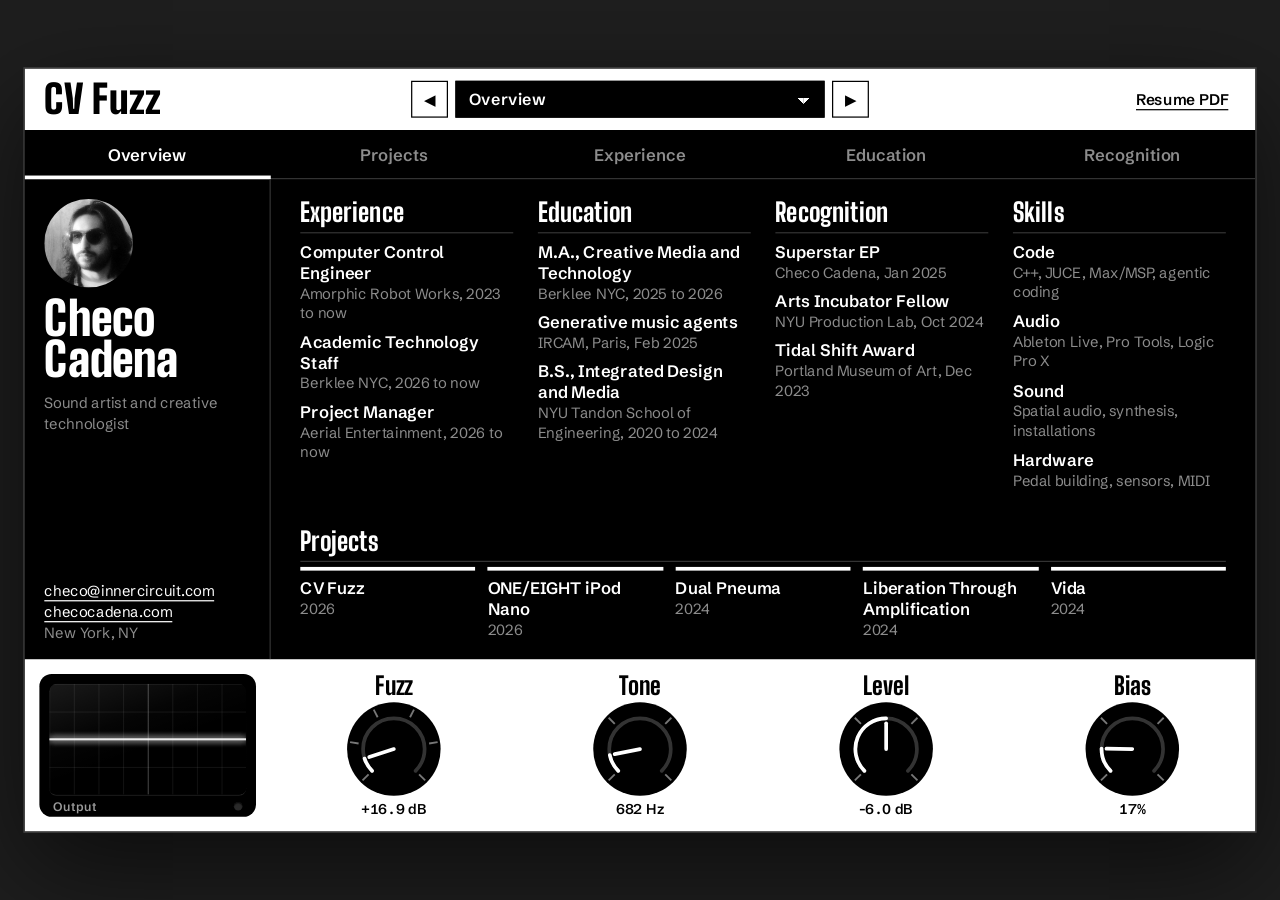
==== commit 954b5f59: "Update resume: titles, dates, and PDF (v1.0.1)" ====
--- a/docs/demo/index.html
+++ b/docs/demo/index.html
@@ -199,7 +199,7 @@
 <div id="print"></div>
 
 <script>
-const RESUME_PDF = "[base64]/uXrkovhOvtEa4PsKW4/r5N/FWpz2wwv9m1u7uV3RWpSVK9NQt2tisU+GYI0xRhiKb7JAnSUKUIEVO7sZQeeJ6ZklTUBfVWb3PSCm2lc75+wyu7N1A9gsmL0OvfgUP5xB7Db1lzTZ/BvePoRfu2DFdc2hFpUizCZ+3MFeDhSeYOfxd7JhZjT+zGuzSxWJNlNQ0CdI/[base64]/k8giexuTmJXZSaAmCMAZFZ1UwNJiXqo6xbL9jKv4nfxIw0ZiPHEOT5s3+7+fD6/fv365cuXj4+P5/mpf+/3e305jmOapvf39+P81JZ93+vv4/HYto1Dfvnll9qhNv7666/1vTb+5S9/+Tg/tYUD6/uX81NH1b8cWCeZ55kL8WVZlvpeP+3nhzup3djIyfnyl/PDd/b57//+7//4j//4z//8z9rOxl/OT90Dd/L3v/+99uEmebTasw6pc9bG+vtf56e2eML6UrtxAzwjQ8Hj1L8cW0fVOevAOqRuoLbUgXVyzlY717/1nZ/qb22pXxmor+fnr3/9Kyesk/PgNRT1fTg/1+u1/q0XUaM0juPLy0ttfD0/9VN9r4232+3t7a32+fnnn2t7fb9cLp/PT/376dOnf//3f//Tn/705z//ufas/f/whz/89NNPtfPvfve7+qnOWT/VRk5b22tjHcX3OtAT1pbamUvX/dSN1QnrHvhb+9RR9Z2ZU8fW99qtvtdDres65+OLruGtUa23X7/WjdWWOmeNRm1httSvzJz7+and2IeJVP/ypXarUzHf2JkXV9eqf+tL3QlH8amT1E/8rZ3rS+1WO3CJ+l5/uUnee+0wnR9Owj3UT7Vnndkbq7PxyHVIHcvJeRYO4aK1MxvrhHU2bqA+9aUO5BKuR0aMmcD3OqreSA0Xt8oVnQZMD+ZDvY56X3Vgfa9f63u9lPrL93pf9XLZ5+381Cvm7dfnj3/8Y/1Ux9Y+NTdqS/1a/zKdakvt6SThX+ZSnbw2cqqaZpyqJljtXKeqn7xVrlvn5O1zIFO9BoH5z4zlwZESjACvu8anNtZY1Rn6VKwttZ2JwT6Mv2/WacZpeXH1hVfMUDNzanXXdqZifRALrFMmcJ2H16qcrN3qWOQkb7Yuypmddcv5qY28x/pSo+GD15e6hzqc77Wxjqo9mYQOSP3qvKqT1L+OQ23nWNdpHcXsqn04hGnDtVi29Sz1gNwz86o2sjCRezx7fWfFMQI8lGPCUzN6LHbGhFXJsNeXGljeO+vOZcjQ1aeelJXFAuSNcAN86liWOVfkHbGgHPz66xovCcwq44OYqh3qcUpEcxQThtVXP9VNdm2l7kPl1V/EPrqgduYBuX8fuStBFET9RYsx97xVpzRnUBRwYCkULlpnKI3GqdB0da36W6rkb3/7W/2EEuRt1qNxFBetfZjDtZ33hRpysXC52oKq4nIINO7Np0C31r9oujoh5/nP88Nj1hd+ZWPtg+7mQJQg48aMqg+vhtlVg8Pq5k3VvyVG6r3XjEVeIUkQOCXQahGxgupfRFb99Pvf/x75oxarQ/6cD3KsJJjasMRU/f10fupXzoZkK1GGGERXon/rrrguC6puFTlZ3+tB6uaRxiwcZAurnkNQJcgZ5j8apLbXDdeerAgGn0XKmmKI+F5fmGC+LxaCdotTse6ZO2R9sQAZ3vpSt4oOrUvXr7Uzy4q7qjOgvJC69RMioq7CA/IUyBaehX14rRgzPHX9VCPJaTEP+jkZEKWNkoF3XWeo264vyCjsE4Q/IoXvtbH+ZarUdw5EdSLw6yf0FFMCdYb6q431rutLzZDfn58ff/yxJolzqSZJTRhOXt9L09U5nWD8WjujcOtUasz6MIvqJus7U8hnUeUhzFHxmApoLi0c1JkvV1uoDmfY62YYqNpYg4mmQADy1urDSVj1Chy0pDIcocdFmU7ICq7OK2OfujT3w0LmhlnF6JF6KCbteH54KA5E3fP6mI2+VnQWE4wd6oQ1Ytw/05ircDnWkefHwGBuMG6oD/fH5GBdcD/qiNqBlcI9cyFkslqes/HULjSO5XIIAYYUXYYbwuMwUPgdGjMsE07I6PFQigitxxKh3+lEhp0LeXvIdp4OPc7jcyqERl0R1YDfhFZCLCORMFC5VRUcPo7araR9qZj6i+5gHyYko8EhqBj0FHOPmcNAaTbXX6RZ7VBf0ID4U/h3KhrumY31V1eLO0HH4azxF23Iw/L46HoepA5n5nMUD8hp6ztvtg5kHDhn3SQ+Zl0RdcwN8IB1OL8yOHzRZcbxZDf+IpaxObkTZnvJEOZ8rQ50HzY/[base64]/OW9cGmmBDquvuB88e6wZ+oR8AeZMDUlcP9rS00MrKYffvgBfABFVvvUxpo5IAy4eIjuP54fnMfaUpMKc6tOVfuj+7phxrSsnRHFetPIw+5S8aV20/hBRnVbmvfIW9OswvJkZ4ZXrwE3h1csnsC4qVOYUbVd4wQZwotDNiKEOYoZpYPJ9FAZoXo4IS9CPId5qLc75MNNuvw1IwUQuGcuzXVrHwYWU4qZyZ0whiwBlc53i4XR0BjAxmABIskRgLpOXAWVrf/LshVdBCFkCxu5AaY6O3AbKEG2a8CI4fDeazdeq84j+po7V2OqgnlZvAgVdJ2hxrP+8kZQOgh8ngsnS9mC28hTc/US79ynziBHlWpApyDYfbotIGpNIWYgEozrClSiMWvnrko4Lf6U0ChqBZVa33G1QCNBONFcaEa8xbrnupzYqc+CD4ukRZ3VRqSrp2UMfWWoME/FF2DPOhUb1aHcfF0dN5ax5RBcGPwIbEtnTv3UwRMEF9oHyYa/Vt8xwhFE+GLsAChaQgn4qz44iSjKOhY5VhvLnseFxBksMVXfb+cHH0Q9Cxxa/9ZJuLRrue4WjYkJijpgdbO0WcKsMhY+co9Vr8MFkoNJJiDASsRE0Qtg/qCwkGAIJdx2QQYmPwYkJh+iA4nhnTMDlWD1qZflqtcBwVZXb7rW2MhCrlMBQPEutGA5iWpRz1RLQONfF1iRrpLlVHUgVhBesx+Gml9rT94FniBWSv1VDenjoweZHvUF9YTqBCKoT+3JnGGHOknHzNF9QBPMHyYe9lWdn1nKBK5bqu3cD/YY6GjdJ3MVnYiw0l9j6Oo8DL7mB8gD3j1vEBtJ6FtTHOxOd4Nx1kvSJez+iGaJkp9XI27PhXhH2kLIZFUPJq6+Hm9HbVg7sCTB7ZkSxkGwcPyrUcQIoBfWM9zAnfMv4oIlps+ISSlSB2auB80ZBAl5ap4CJ4jR0NFjuBhh/S8Gh/3V1MhSLMw14QDeLFPakcfr7JpRGJnnYr2L1SAtPXw/cWD1HVEJQL+6UIlcVhM6Wttb9c1tI//xcJHh2gA4wqhFJBKagp2JiwEA4un8kk/9CorIFfUEGWcDi+LM7CkIycCiiTwcMBaddSR4VP/+7W9/QxOhmErx1XeQ0v8+P/yKJ4vaQv+iAXleQA8Ubl2RsB1mjEZjHcIt4ZDiPKI0GS7DlziAdaG6DXbWk1XFs6ZwzFkyNYeR/8w35gmSAdHBB4GGgisZAmaFOkMbEpopx7AEFGY8wg0ZiKKsHYC88A1/85vfIPFwGJGQ4GAIK7bgWaiXFcIs4bo3vAnEggqOVYmUYPWxrpVmGvPdSnQGMk94jwyOWL3IiauVWcE+Xe2qVljgiiNwErxRIxG8Dqx93r4YlK9Gr0FAT1exvtRoa8xoeyvlGDGGTgwQt8XL1Ycz157ofS+N887J672wEf8OqwM5zOXqJ/bBmMHewFLyFRP5VYQyl2qG6B4iNmuaoT3Rm3iRTCR2wPqqiYc/yIF1TqKHILFMXc6GolSzAyDX4/PgCAE95dqCFALp5ekYNJ73O2XEu6trcazeGVJacIy5tJ8RMcwMZo6xCcQmLiEvohZ4t+J4WcDRKDu9+DpzN0t49bXRRwClAXWpv4AnQru6b1vDhLm0c5ufMIowQcFkdG9ZU3g9zK56HBUrKrJuqY4S8GQGdhSUQdNO0BnHatWDY0+WEttZv5xTr7y/WS1D7lYjE32HEmeh8Qh4gvihGgCMMOaudIvaSExQCAi8cU5gVDFSLxdXRfTbd40RjtxWUDNiOHdyY/BukO2eATXheTDs2YFbRWpxCXEJNS8i6J5gN19w2dSwEmn+I58SldwYQ8S/uGPgkwwjzgWal6cAOEWVo54QuZxKC9OrS5X53//9X1RhnZyRRA/qM6o0UZFMRZYV2CxGFCtOA0CDFlEvcIQoQ7Dg2RFhQcfh8aEcu7ySxoCCK70J+eG3v/0tBnz9i1gDDQPgQuvpBaCLRduA1GpnAlUyNG75CJnWgWheqQKoIVdx/d1DRMGvEeAS8HyEF4FUMTjOxH7kw+rocXzGzSvyYWyF4EBOjC9g72EFiblhi3LIPSyXPXwbXE5UDLa9OogH5OmO0J8YB4HcHu4xYM0TaS1wNsNG6xkwYriWxt4xxMawoy5x1bkHQG/eF84gmojphGLCbWQfgsIYVwCe9W9pOrw8/tZuNXPADbS4RFCJP+Ih4i0Ch4KUor6ZZkwAzQlRa6U6f/EdtOcZOi2Qzu5TdOt/iULzKsX39LaEDXlfiLsj8S/EPq+GV4z2QY1yQuY871SdKGy4hKNiKAGZr1E0J/JLJBc/0VnEaRkHaTZ6ai4xoQ92ELldQqphEHi5rKl7+Fo8HQN1hPnzSNxTRclfhstrsRxQiwwUw1uzmhtgers8uXMG3NtmraG8jnzQ1yg4PUex7u/uFgBHiEbOzzNMHk1l1hTiugS4XieC2vNwKq2j2rn2waVCG5aWQRMBA9a/0jjv4Zag4OBnAgwaFXVMGBbi2vyLIYETx69IJzw11C6nQnDhAEKD6Z5a3RJsFtxGtLPopX6cOg41h95EzzLa3LzquA7B2ZQdql7jV0FjnFAOrJ1FV6T04Ed3vc+AswpYs6JGRAow8l/zMcSDCMLgQdxhmcMMxMivfxFEsCAg9eEVQgVEfCEM2RmeqmsT9YfCZYUiEr09EV3kPJIBbS5zA8+lAyacUwXHJGRAMOlRcFqwjxY/YnpjMuFQgLLiUCMBOLmuWZefgkvY8PXumPZY6YJRS6h3c0honBZDXdWPjJpbnFQ1xxh6G8LIXNenAOPdwtLRk+26dW0hJ4y0ezg5nt9LM/7IecybOnP9rbvlFaOeJIjyHeUoR4t3h8PCSYAgmH41l9BuABRST1GFTDmChniFTCouwb/czxHgWlgSga9qOwJaaudogB1BTRHCvEccSc1LZVq3sh4hU22J5+KjIXg9UAm/hOXIJOGzhWDD7Ung5Ip+wYwUKRUs1T/CmBlDEMUa0S/DbOMLlzCgvCYaeITDs4bJ7FxisvFdz4trmSwg1MwOx8lLkerJCR8Jo3dwEhADF2ML4ZZB3kOP2RO2YM7zOP2DylgSHGR/vJIlrLw9RLI1rIM5tDTmORYLy4RhZCboe3YfFscKaSw9kud15gg68VDIIkN1pVzwgOBn1hacxA5yMlyubmYdA1X3rO/sW+P83MA9tAEO5xJGCXGEUUB1J3UPpb9wu9CAv+ajO8Y4oyWRsTI5QTLR437u4dMaCZUmJEGUZzdqKXqM/uVCYLnoXNQuXmR3ORnbJXkBSF2EgNQIAnOCkDiGuHVIIfQXhEAkDL8ixJQ5aD0BLqQW6kyOPdEiaaKIqfFM35CQT/ACgIXwBAITm5aFWedfzzgaqkFO5ncxL5a24qV2wEwCwGdWoBBZ5tIGuh/NF2FMdjgSaBvDOefDrXasBplwhC1wD1eQn3gjiEQVE8sZjea1uJPurO0J0yBFuQrn1FYHPEGAIB/wfbZ8GBmdoHtSNvaEiviOAQx0gFkyhtC7nZxY1Ye+PBgd2Kaun15hT5kBR8W4UovxKT+RjcxM/E1NLNnInAQ1it2FvQFs+8+ugZDakuAds25KEgG2B9/R/vy6JVFC7aYv6Qti9irDMSSUro/wB97DrgHdQjJrw3eUgHVaJ8QmdLawRljLnFxPbQxbZm/EAMxCVDN2CK9S30fb7HEClXgEW0syYu49Ah0jfFAiSF3jBdy2up4ZW4vOd6GFiTpwxdUOrMol3KE5oVh1DVP3IzlxzFXCed2021vuwJaQh4E80QBeGc/oQqv7J5S8J7lPpIWrKw061MbN19kQ4EhvNQ6+D/s8QwBWF/D4kjANvelYgS5KC+lxQCM+zkPmkg+OXkMX7OEsbaFJf0nuISoGB5O/[base64]/N6IpEttnfIZAyzMqPw1n6Ehy+BFmKc+yJxYj/V7PAhcM9AxrB93Hy5VZiiLjVyYV/CgzTFGR+oOoMK0ss1AxwKCVdj0I8I6hxTQmgkmQEZms7uv2BhsVxcIOQxJ5GA24uHvo9GtozPo4R0udUOvpFnFUnfaRpNT3ZNCI1GHVjCcnSsGObTaGC80MX87IrIiBcpjD2QGk4rtZMYQWzv6umrqxPRwVAkwfSWpmWiK11O/LyZVak8Oo16nNuSS1ViShU1hFL1kXmGrvySaYEx5FXyjGCT+xG7ch6Hc0RpOvYE9SiXNbE7Rr1S00YMJ8R9i/rHcsgb4Rx5DD9xBoXb9ATBBHJTcyAoT2wBPkaz0SeeGnZ/IOUAeseuLIuJZHuF76OH0Q0JWMnhYC74KNqMsteTqMITxVTojqeW+cVR2r2gI6ii42w51nhLiiQuzOqegrwO9H8vQZB2FYw3kAoTJLdVfN0OfDzoKfWghaDp5QjtPzzD/tMMtxAn28VoxzQoRAkZjcEmAgM8CQQVKBYhElrC0/nB+ym3/zm9+QQogE4wuuH66l2fG3pGnjx+H3sdG4GxBi1zVw77k3o5ykSwvOOz87AslkRpVI02LCYOypRrug28O+9jxIVBTKHor7PfkLopHIIiAmow8KFiSDQOISdjeX5gzdvTW+gLG3JoqBGYmF/0gIRrhGZ1ZVyNU1pBECDK/[base64]/cRXtAeZtoz5TvuyUgSXqjtRG20u9BBnOF+JpSJaAFsAnZtLe/vEabNe2oRHI17dgSAxZLU29K/W0IQ4klFYHiDrDiNTC4HnqZf/EyKpSfU+t1T0OM9xEuVHbfKeuS5pB8g5FmelnZBF+BDYaIwXKo8lJosGm6G0dPEvSdd8dlqNbznI9dUdakKrkvLI2UM+cL9lNb7xz/+gY8mnxOs8mtyFbmWKRXeHlYNJhBhUIWkjiF6DZ1rHBBU1mRGdsYNFDqWscODYDZwS74dVuKQTFuSrWCqEALrdWNAsVhEgKLY4XA+SXOuT7mHKEEQMOnxnkGeg1mEyC6ATRSBifmdIKpFjW84hghXP8nJ51gWKf86V9GJvH1XGZJnaaFkgyOPBB1c9bg/yBYm+Rz+uYJOYcUar42mGGB7MGO5B2epptqUIjC6oszhIaU/EBesEZa27AK2rAlO8R2TD5sHi4sJwL+aAWuy6qakbRqH1ZgHR9WFRN7i8Rmf7XoNcar3Z94f4AD+PvOBCYB1BCcZ2wYcQCiA3HneOzPEkzADuTonBMrgQKQ0+pQaDnuCcUfLo8Q5ZbJxBl8cy4S8OQbK14peW5KYgA1QW3hH/Lq2rBm9MOaD0nIJAv8d9riGPKxiZR4yhY4EztAdzMw9xDCcWYPvACascd6ggYkhqa9jeKRc5UjKw56o+pSkJB9/S47PkWxx5gxT6P0kqaKv+VJSawonR1BubaUk7sHnVUBsLMm2hXS6BcbnpzmMMscEFaYLyXDhy3DRPWj/I+wjJIBoM2tHM3INZUh0RaWJaP0u2qvl856MOd0iDLBOUEGpPVOvg0PkUsp7rKEjR8Dw5RHi6HsoN++hj7LeXb/a4Ufy3EWixFF5O88zc+GRlLFn6tsAusLSqf3/7//+D7TTaCD4rVwXyDP7iYFzh2ZPAHIyAmQjYnThJyIDjYfWI5sBgb+JnYB2I6cSZxBPkEt/SfLg48wN8VVqBnA53BYicaJeLGGzscAtEUrkbeHZ6Qyi8lB2cGOAp+SC4g50QiknMeVQorsQKHAi+vGa/PoxCbxGbdDIvmKzJ3ABWOCKdLxg/WJNI4y9R/[base64]/NkD29Z02tLSvsROlDX6cL4a6rMGadAMwal24m7wd7/SAYTOuWRIgOaqQg0FK43g6D+SHrFkQhmN1bXpAdurXIaoOt32DjX+kiSI2OL0fJ+Mui4kyVBeU1TA08iOcwicRgz6BHC70lSMGanfauvp8/1P//zP+gaomxdbWnOAfqh03EeGVIqM2D0as9socooB5QPDv6XJN9xLe75a6rH/PWvf0X7mN4OVglYamQQCs1xArloLvTUM0zOe6qccc/I4We4oKhjs/jxLk2a+CUp/5zTe/bqvyaFv2OtzxQy/dIyTbrnsof2LIET+dwRUWQRUUIUGZApCBVUQIx2a2RB8wMfKy2J3COso0MBlHRLBUjEOwJZjA7IixWtmuYkbNGIXZPt6ySXZqkw1z9i9blGutrCP8V4VsKMKZj2mmKViJFOa0dtIQPFD7HJ92CnJAC6ylwIImPoaEZmayXgBHX1bdEaHKtFrdmDBNZnlB6/pLIE1rv3MIZQJOCjF+CXpeWndPFL5FdolKwKFJxMGMJ/KETTKzR4ADB1/7GUOBZtiFQn/[base64]/b95ZpJX1FCqXgpFrJkJwJ7yCBCqu/pMI2Z8AL+0itTmGELWX9SHA4wnNmZh4h0/Jm64PtZFagKvI9tdcEY1G4FmGre/vHP/5R/lptLK1HVRn4Mzhx33E7JUIYIcJxe08haBaL1bM5HNjTejL4pDw4Q2RiPhgpDqapl74yzRWvpd+tf81GZtc11SPhnoGcdGkmbxOWApY2Sk22DBkTskZhMngGQDAEHWYVFIg1mWsWCWG2yxE19qRWkkGKBFOgHQnNz40es6V49T3V19ckCOCnIx6FqgwMIRPkC/WwketxSwa9zqOAGxISx2ROOWtxVI3/[base64]/uCXlGP1kHuKmx2pJI/Sv6dARDfwOMOUwKiLVJVxhMl2BHmWWoaKeQ8Dcw2djD2ZDNwtgWNS4e6pGvpodCCO0iDXT0HF8Ga/pug0z4tSeG8lu9Fl3Iwy/y+tEqmDPCcGqveHhSxUy9U/Up8NXcMjfLSSp6hpXTz8vq9nLRqom1JZcNDQStwPp+X2UP1fklmvr/qewmiSP1FVaFgHimO/S6L/kpYZ3LNO33uIqVj+jpsusyFUETACKy8p7y/lD3FEmO8thdEojIyVTvp8aUCihIgOVKGYKlpV2YhGs0AW3gTLVoRNQYESOZLA28kAGIRGQ3AzFXdCH0sCLkYZcJqOVsdYnFNLG5eQhabEMFHrnjpRtVGIEj3I6Am16bhxJ0rII9GBJSW/Hkkm2vLBSlF6rN+mTnOJOeRSI19jGm0oJ59h0D2S4SVIdUtG8JSazHtYDY7GnHzwPTxGLBB5lah7E3AwaZD/bynyXP9SF9QIo2iAbx+HkclGiJDvHILpZTQQqS5d6pJcVB0uphOK0unEbGH07qknMLYoIf/O4SGzLnRnELDm+yxpY7GHPzwnvLukurs+KbOXO/dyCt45TLa1pXILdAiK3tPDglntPXcEjKvM4fBsSSrELOmwHiaZ9zkHFedampEaS0KjGF1rqnZzrFc3YIEZoFjeU0wJYWVUEbdLd08/iyHdGx/VR36k6AE3s4YQqzm6BJTeUlhpS5xxThVZZcLRQoFdUz9bb5E9ZU84sG6eaaPGfDSqm6kNeDc4wkdyMHWBjdBxuDJfFuWX1AJFmX60gh7aAI9kyn9Nce/SJo8UG/cBUanP9CHifoakGd5ThFMnjtsA8+yF3ajuwoekeLij+IZqPZQaRbBxafmJB3+Ed7Qmk0jj/yNUW7zC9/BFUX/W2KmbtyAqMwrn0UGrS38kZxO9fE8VU4PO3UsFZBbmwk3ALC+/TwoEEt4KojiAkEhtHEBI0YJXVMRCaqlJmTzXVNxCsoGtDeH7IX+QV8xq9hSSAha7t5rDxuzk4YgXddxGPHBPwrgqbEh1UISMAAgsiylp4890EOMNKivuyYAWi2AkL6mMisB/pvgtQYcO0qLImKvvSThirhKV1iVEvGt7f2mValTrzxSuVKq48IVTlpDcliQL8KKZAJjB6tM5aWhDiPfqmiWVSLmrI6RHHDRMnW5F3JJVN7WCz/KEregub8rCDjJhhlCV2K2rbLmjsLPU9UuibKJhvO4tuChbptTqRPvw1ph4GhjMqEsqAS4td+ARBgXv95qU2ClkJL2bR3Ll1lBAH2Ep8Iq3pIViThypZjOkgwaDWT/d00BqSaF1DhlanzUtAUwRVNUllSuY3tgzXmhLGIsYJS9oSVrflsgySpxHG0IHWhKLVzHhk+KR6ZssqfnpHd5Tv5Q5zCt21a/5EGFkH903vU6vrovNq78lX5JF5+X004dUJJ7TSEWUCSFzJNGmQ6xLCL17SLCy+gWBkd5sfLaEREOTOnqojHuKxkgIUYPcU9UB1ckXg3ooHQ4/QkVGOBCA096+hyTwEWY4qlBP6ktKtfwl/SbQNWCPAKHGCus7PZhk++jffUmR8D09tp7hF+nI35NWj2MLCAb89ZFarOhoNCMX+prK4XJKP5Ix4SN8tG5395SSvoeLuLaqv1pBgl2oIYKAVtjGAZQnQz4FscU/tw8BRCkQGP/Y+bdWT1vbHphLQNIJqY3KqxS9RGOqC1RbiDVkziVFZtaErbcULmPaiPlMCX4hiESZ7mE46LDczrSgLR0E5rSbQdRo2K+hfc7BTjsM+EhBIZ1xBLXq5mjlv9Sqx7c1wYY0htjDH0MlGdA/khrv8/qW1wSbVPR7qwnGkGJOzC0pYAx5ckvsTHWpS7Wmjg0eYhfFY0i/t1SEm9PIYAzRF80rDZgt9RJJz5ERKmSK0hxSHlw/[base64]/99bV6ZneiXwsL+eFfuNgDxSmk+f7gh19p6GCyIV3udHK26Dv6aPie4wtGpRFzslcSy0GUBRCo3aDulrem3cU83sS+rqPFPb55la3M/U90BdSo9BgRoNFG59hgC/pxyczunXtHZ6pn6RJsfjrPDDsYDMa8KCcwLo45m661tgufEBBUX+0H0J2FOdiEIk9oe8ejurXaE3UXl1OFyauiKkF6N7+IZrApRsV0ojecYQ/IyziG7xQeLdWrHEJTndQjpGE8QwXXS6h0viCENYgo+TUD2GOIptWa/DRc0aYdEdKW87tgKMalgdiqNRUxQCz9Yw2qjEHko8AL5reQnZXv/C0Eb3Z2/JDxWV2lIyzruaE0XSlhhDB12TMzKd1bFgbAqHksc9hqqBKtdlRpjrMYEdoQ441qt4IU0j7gHLyl4k1/Sx1X/EVVTzioCh2uSI6kRwt44MapSTX85iRDiA6lZThxTsXV2OKccEeK7YPMID1+NDJhi47JJ5TZ6dU3oJEogpyEM9095rbBHhPez9KYlvY8qnC2xC0z0StrsmVwJV/p4K8OqmpbE6kedjKyKq5WNwbU/uBjqUVXOcnbw0M7ZWnh3UnZkDfHeEFz0nKCn695Hcou94DltqtuBcrCn7poLuM2FvBbHXxBS+nG2Ot2SaLKGMDgn+Tiniqu5jBzx05OfWYi7M/HuyHZE5SGDFOy7JcuI/3Lk0mDHpwyrN7r/gu1mDReX4Jb3COeGjdXZb0xtxT2nELQHfIUXz3lN/[base64]/da1PCDyn8OLa0qTmNv5mNOkF7wg3PxqB+pDP1IyG8NdQ1YaU5cTpmkZb2M6Wi7mkHfKQ9KF7DHjIAttmarCIOuYZgDy/lGfadYTVGDP9aN0rdx0tBL6yt+it3oiKjwIviUYQQHTGmVILeqIA5s+UtfRKB9dwfqassxWmFloO/qULUyFF8oSVl7wzhS+ONclE9VjROfxdryyXkwafUI5pOdjHvkVmkHme6LgGimVeXFKrtQOucUDWKEkEqFODswvp9b2VyPQNf8MqX0CkZQNFavyjY9Ynm5CfuyQfRQxQbAbAdknioWrSi3ZBUjj2F5takCN1T61VXTtQCs9AVzSAcaez4SE7lnICmgIm2q/bPlkDnntLlX1Jjc0/13SNFnObGX1XRc3vwvdWkc6g1mrU65tvZmOlLa8L+NS3esCq/[base64]/QHfTqfaDljkfdGrt5Dd2FU9c5ez9bkUzq2ryFp1HYgU/muQoi82TG8/SFlpW8hOGHnoL94g8hSOJDMqGtSv/kisX84Y3xWXat5dUtVdq87tQijfsF3t6Qlv6WSj+6/thbjzxvXH9wSOqx/tzS71KhmzAE65jBFRUq7s7OewK/BKaYBhxA72FK1Zk94wpjmNQRI1Nmcin+u3zWkl+fJfOaFahvw+HPLeVnSjnBr/Xa1PBX+QoX3FB/TjFkCg/N+fSiefUoa3ZpuKWtrae2s3pO5oPOypKEtL2VonVBUlHNioDqzqkUNSMaB74KES8M/nykzuKUZE2jAkIytObXdOAnGHvKqqz/[base64]/TTz8RCsRi/+n8vKSFE+1v5gSazbbT1FSDSC1D9xkRYLi0ipXbU6sqrF3q7NXfXFqnRXn4Q8oLOziGZo5UEhuSQdYBE0FR3YG6N7FT5DDeB6pzbCn/KBeRK9HOPUQ1xaZ6yhfnC3K2s4gEyhCGazB/USCBIAWX2pbPmkiQtvoQMv894a17mhXOKSs6pjOvUvrW6PH9XWiu8HSaUrXlj3/8I78SLEafCpbi+NQ+DC8aEJtKb1ElpaabE6IakuDPS7+l7sHYcm2GkHiP1IIeA1YzV3USBWmNryHVcc3WlGK7pv2x47+2TBOtHZMyutJED2p2zsEoAA/FXcdEq7mfKT1/98Dg91CzljBab8nI4Ga64+mp9La2RuxUAuiQCjscaYTBAkRhCdFc0rymz0DmnsY/j7Mlxa+beY8UG9/[base64]/pKy9ri5WkLSlfmN7Sop1cT2kE66QEVAnMClhQZQgITkkEpikwM70bdUOr4I9ibWsC6O6YWk/W/[base64]/7uv/T5mFMWmhY2omjGGVqIn2sK1otoLQUxXOKU+tw9ujimtiSZc0gNhSQm1O/[base64]/1HeDjkKaoWxS/DKTCvUKcR451aOVfWMEBD/fv02NxKfjKYRYOQ/i8UijJW6JbE3G/Ne0+UA/Hqld82v6Ah8hsH2kAo9T8ZHiKu9nYcC3VFlcU1J+SlwD6USgkMAf0oyIjCAkQR+PPdJ3jytek1J0tMxxAwcolCPkrr0VBWIxImmVSLDoNXGZkGMQM1yJR2pcgO8tjRV2JBuXs80B96bGt99be4Il/Jap9ZJ7ho2sGYwERm9qhao9sTCnVG3SGew2yZGcPu1MJpK3tIVeuKbqlC6SZ1Nyric7mnMuiVpuZ3wHMHANmDymMB1Xx+z5TlQO6fyrLn5LA3T+NXxsuVpTY5gqkEL5AjpKVs5ra2RPFg/7kGLPr9BvvkujwI8bvq11II6nwzKFZHJJMYfXtK/Vy2aLk9yrX9O+VpeWEePMXk53o4dsVHxjyhNdkqDkCOMXy8Mxgql9sodPuIZuek02B5+lJc1phTqXllbsyGXibBfDZMseCquOWFemQ2olPUK7YiEzdDjCS0pG4OarGRXIKIIpJJO9ZfaNKVu0Bs1+ppY1smtKkU/t6mcojtzPMz2b5tZPBH9nSu0CRlUwhDEc0i5qbwkXa4I1R+ruisMMjbF8zwdUEG/oPbnzj9ZOizMcjQcupMNPgIRoujmp/c8Q6hD4qAZdOZSCWvgjHSWeaTI+J3TC+IAmiSojIqwAwG6CtFwOyNHcRtgyZlWoccwc/EjNcLy5IylFzxQ63pKCLe3zS8p0q+IJTar7SADEefy1FVL7SANH7I3txNuJm2NXPEOOhSNxpB/9mIqXjPx7enyI+XR7tcYEex7phCn+u9/9DjFFhoXUmi6F5habcM0iGYb24fVhRRgZRA4Lj7CF/VVbMtmGVmOfBdKZHpqjt3DznFpLcuLG1rv8FiahK2tPjtIjlf/Z/p7GTI8kyK+NdyripCxSN22tyL9aRmsQixewaEkY5ZnWIWicvmyHdI3Xp9PZYUivIbF3y1/GC06fGlaDH5l/ad3McZG0eVSall8wbYGpgpqzBCj5mAh/nTuq9hli5lcm1XSWy2bi4SsRjB4bp8vMAsweriVgpUk/JpQ8Ja+TO1GwOxQU66YWHLoVx3Nr8TL23NMpT0+8+wW3k6a1hs2oPWlYfEiKn3xOdJ/1Je7pAzsE0d0aWXFuyfgskEcSV9eW2cEzrmevbdWfltt+wrZCB2vrV6IoUN24+pa0KXTYnRtHAg1sNw6I6cgrEN7fWi7eEubkkZ4dW1IMugQQV9SDO9JNhqMA2caTeOxUuSeHxQOxGUQmL0mrUYzMrc6MNsy9VZlbT4oCkw3Dcko14F/SXvb9LF8mvGm0TkBgazmbTtp7y7I/EhzktDJwnunUgFpESYmgEkdDKd9Tx+DROvCiSurRvqY9hFRVFCsC50sS2KVc4gCiAX89WxCClBIfhC+Kz2gfCv1EnTgHtm4MGPYIe+rZGhNzti9nGW2ULwHEr2eNLIoMsP3XdGbUgRX//[base64]//zPxZysYyMShA/[base64]/zhD8yiSzJuLunExCGaWOTsUJ4IFe95IFtyEg6fUzJlauURFNp6weIPAuDXpGCgwYVnuXlme+lxBeyQiCTTBm7YkApvjJVxnykJdOprPL46+RoC1ZY6ADLNbimPxtvUa/[base64]///u/X1Lqs5cHB2tFOzMOPKaKbE9WII5tnfOe1jnm5ut14uXVv9w24+BDfaSFNBvXs8bdHjqESnBpCVzOhCklELc0XWWhXZKuhd1uW1V8h9/97nf0GQQj7bXRhoRjlId6izZaNSwyJNh3CwuxuzC8yjkMDX7lBqbAg2qcJRENeA5zYMk5/Pa11Xgc01d0Sf0KZHt9ubTCHeKfY+s1gFK7hUjQHVI2spbHxtq9J78MvGhMVgXPyAS+pwTEPfXutm/7+AjjYFFAX+EQBTtK80jr+W7DM/mRCZaCQUyhO7SFdBXrPPgsWBR8kPwE9cYEQ9/SVALdVJoOqBPthn/HPlQlwnwiXGhXL3SfJbVxIZljnJmyfgQTETtSZXAM94SZmIQGPZX54pBjuMfX1N7UI7ikOh/3THyQG97aZwhD0tu4pECEhhxohnJbywGFzhu8JUeJFdcJP0OIsipxTSz8gjUsLCSqPrgCX8jllrxF1OKYOK8kCiXScNYmup/JGswoj50ST+GlixhjL7HG6yTW89mTmbKFCLq15PpnEh7FNxCYfZBvYZmy3rEusDlF/K4pgLYn+LW0moGMlcYnj39pVVsFEFgy5Lqq5vT+uLT6cT5pflvC9GMKboxnV/qv6bX0SPuGNd1hvnNh9JF1iER9H6HRIvyPlNlBTTBiz8Yq31OkaAtZyNiZaKShUq+4JsD6SMk1Imsc8qV1szVNHmeQ8i+lp76kSa5tmIAihVVNheBWv6azwNZIETiJQJ0fKY/GtTgDLjBwMQMIj/RIcvQ9yacqXMZWqhJ+5ZLw05yiTHMIcszkKR1zejzlJW1VEX322KXp0ud0qB+S+aWaQxm9pTWAUgv5iWRDFiGTuRA6V2BWw0k5r+PJGuRWEdRL65wi5R6Tlbndua8ceIRX9gwdbk/W8JdW+3EJa87FtQQYxK4+Ekzfwmu9pe2v2IsGtre6Jdo4JWTvHGbirWkbuobJs6dTxvhPeZFLy4l7pJMvK13PUW9UKBX5hpZR8PJ0BgS78NRSuibRgHeBCuML4TxUlW4dkwFlx/d6QT/++GPXekwMms7TyPIP5wdYFR+Ky72m34STljFBo/kgCEk9TY5awqi5pVUTI8Osu6Rm+y09hbs+4mwoGiOhasA5XRRVu0wkRfSSCoHiulYa5M6n1Gy5JqdGTTondIUaEjFzys0pCK8Xo2dEqNGA2hjqLPOqA6rq0zmVP5cWiZjCH2MAVdDs4CxVEaujHfk1CXQ6cUPKxbNyvckh/CVPohCYE+M4Wi7wHj6bKO6UejtzuisqLsRA2Kg5OiZcqF20p6wEamhKCfFnWtWgeZl+HAtJhqKgX9Kd9j3VXQRvP9IBbUlSJ+ryvXU83FOY6JlkeebqPckyW8scwS6akvkimsSFMBscii1p7LqrOGX7SdZVj/AUElSAOsv1KwVUWo+wINrQWqO/ppUwX8xe/5JCo6gqcT9uFcVXj/ZLOvCaLvG1NaX6DqdVxW8tFU5g4SN9KomlyoQRgrik/jMi5RIOni1y1F8dDq3dUIL1b0kwXEIy61Ex6M3XtEml5jZtmMa0UkIVIg8VMhje11aX+J703jlMb3bDK2QN8owsTKtXLanK6Mn5XuPDw7Lu7sn8FSzaW7qiUnEJ1XxPshj++JDKJHPj/0whx+pFduhySRaG83AMVUlUSrKNtq4T+57SwUfL0R7Dw5ekVIMMts/TCczyvGMIGwzLLVQihYNAKK7ckIjbGhICD/iaNklvaRPJC8V3M/mdGB+nZZLYaJ5pczmzIX7/+9875VSptnL+/flBD9Yh9X0MRQrOzDV5/S9po6mIO1IUS/kssMCXPVWd5zA/8V5x2dDs13Bfp8aGVVkIaW7JlPG9qMg0nPj+mvYrAin4XBiE3MAt+Zhg+B+pSzmn+9IlraCWIOGiskviDkMyMpDqAmJYPlMCmsIIDJQTDE16T2JdTSQMzjlVGe/p+eXivaUiK6NtZGpLZOGebDuN+aUh2NdUwHik6mkHsgQwl3SC3lr9fCThlqR+k32ECDrsebQarVviws9Wc/gIlQVsR2XH+1L7T6HaekLhoPWsXdP9wS2MfcYBu9cym2syxbZwh/ZEMJkA98YiAKi05BprXMmPW+2zqHAVOJ0iwg4M3TMJ78TmJLv+2trT38/0vVJ89AtGDxol5HHqkWs7qgpI0wxBrr6H/8D4G0SAVkQOPi4k55RH+svZcpenNkPw17MNwZ66EHq7uIEfrVnVl7N2rs4FIMYtpf4RXMg0NSNbsOpBbNit1B/Qlp15YTIgrKTKU10N2x4pra4sISDAhUDgHuguN6R/[base64]/nsNB2lORGBKimv/dwj7VImB/NxaFqQYnQ6jwm1oJb6Zz7ppekMamfO3fCqua8CL917y5JbGLreQ6LyZ6dtC3P3AueXloVXv33bJnJIitKTq8pawyHtKbSu+BEPWcF3WlGDaTob5ngSHbrnx7qAVMVfX9OzYwps6Ul1hDgtoTJvROdkoIipT6AeccG+cbbw/olclolnCxNqWhP4FeJ9J9JsS45CvIqlmSabJR/o3oe+EOh8tJUR/06PeU89hTy9vtYNqV8D23ogrjD8Wyz29mdBNRAZNIYTcUhupuV0Sz7a8cGaIP34kFdHzH40C9JHugRYa/TjrxqD4YJwSlDT/Hb355dv2jkd6Cot6md0PnqxJOaa8FRpB3YeJzlLFKdAlLAO+fEBx0ZJOiCa8wvoLhMVGDGlcA0JFvRobBj8nlyhI6ASr3ljJHhr/NYU7DN8oqLtQ2k8SONIPMxWBZqwHqUigE4FgY7up5ZJfWotbGRRDkvXQDnN4+x0pZei47j1VehAUSMt7ao3OrQb+1Jio3UyaUpz/njxWFjJSBSP8O4dxSvGo7eRvz+mQLoLKCh1bOJjbY5zfUnZgDYUYu3pqeSiaCrwXrSZ2AMNEZ8GQ4V8YL7ydmjz4g3qLL2dDZ7Ny2J+a7ao/yttqsLF9SlDsmvI172nFyL3JXO0xOHwltJ4wpmp9SGYHN/Z25hJasfYadjTw6XeEIiYzGqp7HBpLQ/iiGOR1nvHbchBjSzIS5zc0qX5ZU9JkaoFdZB2TfGlJLr5Tziz0rdoVftxS2ndLZPCaHi5MmA6VCDmqO0QmdRv515MsKd6ytVJp4p9b0iIM3qlYt1Ycb2rNEPcUxLidPciWBFLvrbXumoxLzzMFN15TBOA1tSP0IlUrXOse/vaRSlN72hlPyYJBOPQ6Kr+mHe1H6kGhxfaU0Ub1o2i4qCw4A4h80AXK+aNlHT5Sn0pNJwr0ngqiyIQpaSa6jarRZ1ijj7B2OVxFhseHg4YDCL2TLfbktXlEfcorLIWIQ/Ge9EPip0vrdzC1OskSPtnNIqWoPAuNkpv/SxovCgVwFUYJVE1uD+9iTw2KDrlcwwe4pP/7W/raEBBkveCs1QdViPoDGiV8w0dwzPgO0o9/kYqkJw/[base64]/[base64]/aqitZW3oHz1D7NeVM/FQ300uCmfGQ/xuH8YQePnRUua3sIJVpr41IzKos+3Mv7O2DFU9YYTWF0u+oPLeU/jafhDsaY01CJ+i5dzt2opDkkJev9rCntsw7YJTAbRaXecj/XqeSQ88UqSFd7GkhRZzRitxSd4obgVAFrCYoZ/vPuiyn3766d/+7d9KlP3www94iPUX+aavhyY1dIgjhhGOhLRvBXlhOICGbNRN47fF+cVPmMxT+mK8hX6J9a6Vi5TmrsCy8DKuLddb/Tu33usIN5yXMUH/MWnjSFHEyy1MuTk09W4Ao3S0mY1TX9ODSd/8SLhfmGv4tllht/qWtLO/hazuXWnwL2lAL6VwTYaIZtgUOo3hfvkhTg89blEvBkGcFjtEvJEB5+2jFi/JdAAzv4YzjNM3Ji9eOMKuJagnjgV4RwPqnqOwyDJ4S7XtoZWO0Tte0vNXtvNbSt9o4QAIbynZp+coVvyW3kkOy5CM8jG0/ClI+631jcUKUjEZzxLKZkufALf04/DViB9KmtIxFJNkWARDhuTMzmFKzynCMCYIiFN/S63vpZW6PUKWVnfL5BnThGILIYfX5NoR/XC6ojgMVmofbmkUJd4rDozWAyN9JktuasWmnimvpGc3JrVnb02I9iTMbgm1zK39ByMwpm4eAkRxuie2yOtYWn2MKdFVpuWewiP1EdmD8I+DI9FFbOeZZrh7+jJ/pIP82upyYCfrnT3SxRiUT3II0h59jYm7J63mmTwCn2tILZF7cu72NNrQBltPSgmOmH4ZHhmhOtQiniC4aCmv97Owdm2XU1ofW1FIUOG29YK/pDIqeo1nxOXkuyoV/Sh/xjLm+NR6iJz/PfXnpyRu38/0On2H9dsKnBJILqmzYbYyIt3oDNZ7/fvb3/6WmCBwqBAWDmBtpxm9JAdponyZTlQWnfva6mUNJw+hzjCG676Eq+nbQXYJD87Jj1CdvaTHgYVuDCoR2XxN1cohH6zle2jYnB8VgFvBIuKKjJWYvNjX3PI71lQqE0sZw3vnbGZGcE4tUqXcM/TvJfm2yI0lbE/dRoXPFDo6fiWzhfV+pA/FcLLiDbs4elvLjcLkXlMjbg6vGJ4SIk4/SwgdLWlHZvAEyZ/MKPBPdJ9AIucUr8b7ewtLmb9wRwEK0H2X5ObwHvGGVIWM6phqsUNSRY4QQgQM0b9qRra/pk90HcLk1wZYUxFdTQoaPyYqzXcBAdE5JAyvFZmztPa4R5qGbEnpndKH2neBN7G2vLY5oTqebkwUYE456DU5DnOSkhgrUCNGTz2rQz0ntMeEZMGiB/XmqOkxJuFUb0sFeiT12KSqJRXS9Ge1IcXnFcgiXUa78Kqm9LfyPCgygV/HeW7lfNmh2wbX0IB15MdkVh4hswlCPsLrnhI9WVK149oaTPNG8IZw2YDvVGF6eXg093w+Uke0Nupod53YcwMtpv1INVGNLm+b/fHvPtLp70htHP2jZysgox58to8OF+oP3/[base64]/AjjGUJckja+qBPFLtH7kBMjC3PGvWi24OQltpcw2B/5piZXPYAtcUHmHna/I6X1tGgGyZz2k0j5NowMiUQ9gyEpLBFjCifIOk6pj84g2oUpk8wtrX0K5003AkpTcMLWVyTCX5KQVIr0mGdbR5BM42tcDcW3pFjSkQgTe0pifvkYDX1uq3HO2DWGBKCF4ZHuJN7a1tJfvcQlW9pJjJHpaI//Kmbgnvzq3fxJTCv0crP/5MBWnNhiGFF7Bdr+m8ObW8RW05FaVOKG/qnmTnPSQu8cz3NLf1i+rMLwzjHP7klhg6mNgcphAXepwkcB125/81fFTDE0Pi8p7kSJk1oRLHZ27VfbU05gRh56SWvKdM2Ue6I+GvWV6ma0ZthqnR7bwlDtSyRcKvIf8j/7dUFnKa7ckZJ5A3pW6PUhRHm/N/[base64]/qe91QMFp3TzdRg0K4bkt/BNLgm4/iZpmZia1vaQarc13S1QKpzzzw4JsfaetGOZ0EwXIZPKabdx7kD1BhI1xBX8B+xl5xm9W8ZV/Xl5SzqYvTZ8DHHMgEIPgqqD9+WG+JdCNsSnTRexk+IaAafw5kzQ9ogGpfkgziSVnRrhb7n8EN09pVst6R8rq0rnxJ+bz3Q1xSKQVitrbWiNs/[base64]/LWxb/1MDDhrwm20h/+eMs507i+ZgCRAgupA3OIFGb0oPAXEgw2aQEgMyPxhdAfOE/IqAQRwBiKuJrilJeWweEe+v3fUkeol6k9iqnpWgJ4g7vg5+IhIrEIl1Vu6+p0DWkROSlte9hxV3SDm8KxU4tzG7EF7bWjla7VCHAwB6toOuWnD5f1pykRW7mnn5zc0uDXRM/4l+xYqJ+YzIixyRaPlu35aPVA1cWKamEiFXWGvxDWpdqLVxDWXHoTBfl5aLLjDtrkACh4zOabMhbq2NBEkyfx8q6Ji+M/YEpwFEvZ4UQHVUhBX26a4p5cg+oOW4S2uoaLgo/dcS178w5WRrMmSkUF2byJQVLby0cf0uK+pQU1DnM27VV6nsmhU2Rfk+PGG7vcxrKd5x2bvkXUzi9dYi01Sk1A6dEro/kx7He9RRQDUbouGjn0G7Jl9wb7VMogKd4nHVXtO721HcdWrfQLVljGm8lxKYWPz1apu0a9jJW8ZESzUvSQ7jVMbkVSC1xXcwzH3BORQJMuCGJkzrs87dNPPkIvyyJ1yBL5xQV52xLQG/k/3bStslP18FZEpurw9F9iPG55U8B4/Bcgn4qu69p4P7emiuBqfL4c0qs4EmJlCIEULtTa/axpPdN/YuOu4d72bku6kTChXwhOcK+hF/zsT8gpUEJNRoDVSmLbd7D7RQaNVWEJ7XBBPrdaqUSX8lIfbYmj+iyW8qUqc6EudbETbpvMoQMhjBHpslqwFDvDiCWPOAV+yDrPqdbDcIN/1HIaz67V5hNj1SRmfA5paV0QIynK6U124xgjkmgmFJgBJ1FgTW5FgSqdGzf0l6HiKGqEPt/TviPHRixOnZN1OOSbhe3b9sCajFqdbBPHULADuMTriayd0thDQ0Yx0RBgSTZU2V0SqG2NaUXEadHyqxp1iL3BOiQ7Y9W01tFLHxk0GRp/NVrCLS8IAQ7yg6kvf5lGKdAtV2D3FqSDikP2Fd48QLmb6nhwLQhz0JnXK4v/CsmM1mutxQoe0sXwteWCWuMb0gc/HqmLtZVRGjFAVgmQxogiq6ruFFzKBqNTP3NruAQjGNiviJ1on9IBgW7DtFyRtNk0S+tN/TRWpjpKl7DQVrSQYOpOyUKDCS+pGx7P3ALO2tLfg2C9HEWBb0kVVbf06k1JQjrEpgT7+PALXFATG5nJie8tK5Va/IauE/93zlhvms4AKLHS7o7IUWX0MO4mWdyZrVsEUpTcmSWgJyaeVqnOtpHuiOxQtWSY1JHjThckj0kLPk1neJNlDBxD6xvSgKI3t89PFK0wzPlzo4znstddTn/0QqPP1vFTk1fVNgjpcaEZAm2yg49WvPBZ4qRPlP4Gn0nzqlaJAhIqmD9yxdwVH1JlBRqCxmFzuoRz/q3duDmIdsAn6IHH0kqfE9b+a/pzYTy1aJ4pGqcXucalheS6i1lEp3VOoBzPlOrZbSnCzyLGj+O6MwlvD6UGpIEeBPjHNgTG1LPCz48eBd6ajgDcJ/SuxAxgi95CV0HjaPRtbYMID0mFJZmKvOch0XestxUxKwmZNrLmfTNfDYCyBf9OATsp9Y4j40WTlnOCiFo7UvL6ejOndEZIZ0hKdWqUcTdkJLa+1mn8ZZ+uGvCcFN6rU4t2xqRiJi9hHuwh249JXfDUALDJQQ0pyyAElgYqsdWuLFbq8DJ8/oSfa5LatIy/q9JPdDDguuiF/8p9bc/tULc6kGCyJ9ThfstVT3H0EKYP9obt1R7wzPFenkNJxk1t7T0Og+5pffQNanu3AMJIKWOmTxKVN7CS/oG+mrG5OdiUcyt+ACaDrPh3lpy7wkCjmliiHxDRS6pqKDrx69DaiCMSdjRHtAxdF3cwpxZQwTdkqCnHzS2DilgL9pCKIIpRWPmNHC8hD/jsUeSPvTjBCv0rTS6VMEGN++pj70lKanjtLyde6rQ76kUwckVHS6WLUmCWqRzo7/qfe/JmhS4ZgTmBCg79ns/[base64]/P/zwAxgCnqMK9FP6GPK+buHnvyVxxpvXo0Q9iZ9jIYzhw7A6JFMR4vGi1yS3GsUeGqH60mpio0Y9s27dlACWGJ3gTJ0N0fRozbO2Fv/[base64]/96lHIP4T1SCkDlCAgsudTgJvbAI9VWsSvYjnz70nr47i1VkxHG91lDLcMWnfJhErJkmOpTUhXMbkY94f4Qr8G5M2eQVPpryndAgZCNgM761GqQikyiT3HT6iSXf2rbKtLipB3Dgvic9k9L+GA6I5xfCOU1KfbYrkhLBO/ndEvnZljUb60jBrKxh5YA7uoZp0CmLocxhGRA1D1dcvQBkR57iGqIl2t65fT1qHyb0zB0Cm55T3LHkuJO80nXQc4fqSG5nKHevZXmYFkxjGJNyGTn4RLigeJoS284BRHu2O0MGwl4dk/nlvquYwpfd8hargv2Q+1Tr55XCWLwkpxBrJdP6efrG/mUwqTcg1e8pYiQt+SWtxBxeTvX1vfW759SMI1Jy9PxyPUT1pcaWZS1U2WU/CgInp1ADPMHM/WWGl8I3jFVwkThnik8BSgq2N69njmR30v4oiAb4Id7ajVwP9zJPWWWx2D4IgBbY7GCKhyhTfreL2nP0RF15sbbtxXyr8miZUHdkuzPNOvaXIG/JsuV8WHcdEJvqQj3FkIv6m9NFH5pNfYfSbGcWz2KLfQ/kAGx0LF14dQ3nMJI78DI1Ijrmlhrypfdk9zBm5Wo9pHSnXvrH/FI0bBHCopq8EyppIds563JijFZAFARpe8Z3r9toctF8afQEcAOa5IKvfp76+GrDfZM6RucQXBOYU8S5wkLGhC05ja6DE9Q0gsPaAKFNkOPReo8otG28Is+0sKDnAt2OM7Cp52MiqlwhAi0p+urq6xGFetdU+0t9Te2cHQVqtfkStR3a4D0SiA9Z5B55b/oIGNAiKlLUrReW0MBPayeXzan8YTYjibrJWkIKohb6iDpa+Cn6J7IzyGm02/Y25Czwb+ioKjCl6Tb82i6xnis3WvgPg1Iub7GFlURPjKAMofjp3C4p64anzllA7fkSbmEBbv0erST58YnZB3p9U+J3KEWGdh+/[base64]/jg2F8aTUMGX+NB2w5pkp3h7lD8L0jnOfjzNsSJmVJ3lKl7Zn2groGCB+k/[base64]/[base64]/VO2BPFZ38lMiN4BLxCq4zidYKF/v3vfycPAlXF4x8n4Ufwljrkj2QO8uFU/EX9WfjUGCUphO9nqoUgKpfgGY8UpoBftKQlJTCFb9Bp/Jo8KYTS4+yugqATqipBBPPzN7/5TemC+lsy6o/5lHSigMyn1EM2aQJoC44B9v/P6cXDsXpnakmliqHDOTyBofG9UaCGAIYUOLqksInGv5Gj17ANzeZQwel9+C87XEIKMsr5kgxxFDco2RTCIQYzAzs1Ov2SpEI97qkR7YYU+LqFv30JE1U/fUgLvDFsBC3qIZ+p9YnQE5lafq6SZ0s2hHfFmYdQg/SF9TTntLe7JXKqvzMn7e7WsgNQOrpCP+fDxs9Jaalff/rpJ0LMFml/SdkZu/FKx+JNoZ54BTr1tLF4bZVjfV6HSKcVwcg96Lpek6qDJhpawgXovRj7lB5ML6lq69vUnVwaT3tsYTK2i+EIpXY/BUExp5nCGKLUkhD5lNrO+A5CCnNL615T6gGTCaH9lky3W2rjLK1w0xpi5NRCw7pLekxLioezQDj8LXUJDBA497BRsa9ureHjlOxUQ5ljottz8PlrqH1DS4WYUgZ/DY0H/2hLypLmqE+E0ry2LKfXFNNbE5/1ue7pjbink7WDqcAZkiw8te6NSHUcGej96hq+4MKocAUB9InEu3gcBupIXwY9NY96b+VToNAAmjHgUkrQJuYGHqlQuqQJL14kruJ28meMbFK+TGWHfidLQjyTfwkRsjMs04/0CtSLfCTf30twFQrFoPFRiLiBNqn3zm0LhZZE8fESOY8kWGfallJdCsZPZ/[base64]/8pI0ExSE3BU86EsIooLMoOLMq5cUI+1ZqOigsr7qrVmT9lNqkF6+LQ7/c5qIKWMvrbEgz2ukeEy6DW8N+MKYMkOK1u42AIOjZ8q0fE0fT0W36o/PnMoqQLvaIbqBW6uTbKBQo0WJPYSuw7ATAbkk43UKUwXlVSO5NLbntWXWSzBzEirY5yTv3IL5D61yjgjtmBZmIhKGLaZ0rDCyvKSp33SyEZy3OshzasXMIY/ppuEdH63HnybxEgzf+bmGBzu3oPxryp9eU+gJsj0DvqVGx63lYB6h4xrJEl/l/OpxNNqSHoLvrdfekQS3ZwqR6cStJz1S6O+R2vh7CmeJGRImuycrir/4TYzk2KhxqLY5lczRI0fSIj5SaHQKfL2leN0jlUslFTxT5hqHC1YMjqE107jEX/IhP4KWTLJouNV6OqqtGsb1KgZPCSY+z1ptv+TDRh5EPk/tQOgTrNWEeq4IzFL7CIrOCe6s4YLyKtc0FJiSXvTWusYjuD6l9FlPov85BdbKjKfoh8HBziY1tbBnhwFwATDKSL+m3c8luU7KK+LsQ/ImvNUhnSlglRgWv6ZD/Z4UcgW+fhy3RyWcP6cJLEKsHhaBaZtgm0Zh/JsMghRCaPfo2CWJaSIzQwI0OoDepPu79NQmqFRkiJGRawhvt1aTHInNIA/pAIi+eznJ+TprjNtb6sCMSbVewmRYEg0UWwYk4d0tSQk3TKaBxGyxdsGlte7q3ZQYQBQraho9CPwIUEANGbDQnmvzc5qVkEvIRowu5g/[base64]/P+T821p28beei36pZO6Z1B2U/ktml6/GtoslM6UXOA2HvKinZ9BMAIz6ROvrbKe1b+JAKo72CVbHTcR/obMq8YEFBTlCMTiatwSyg+NDVROWiioKPG7HQV6/P3v/8dgijEUYOMeqzcj9HP7Sw18JEOHRgDenzPNO94zwfYuVNuUJr6syhKo6Lmlt7SZhoxq2ED4Ur1pwfxltovyKuXNJsAlUIioQStMor3Z+M5lWD9iupERNSFRB07A2FMWoGQo0zOa0t4XEJHR85MrZGoqkdY2L/s/5KSJqh1aT9qduSwWBwxRLUMoO415XfwbbGTETJLmJa6VG+t3Wcn/ikBhkCdb0mQNxLKUyvfjISKSul8oZpxVA2ZofdfUzpsOXE2bePrGfg70p8UEa3AAelaWqxTc3oOTRTBomnhbNHv5vYsklAnJJTcjSsGHNOok4fRhuz2mvzTlzPTkxf0448/Yn44hdCJr6ksirKWyYmm3r/l/I8JDdySf4H6k5yD+q4drGnDkyJFr41xipZXT3mJOcHfLaWzOxttTNEeQ2CPtBiAisnbZwkLp9/CLNU3VKPd0ijkJbkMuofXVEAFYdBRXUNxvJ0x9y3FYbY0F9MYU2WMIWyzZMQ3RGuHZNzIk1yTZY/qYYUOLTlX72xPSqA+0Zq6ECq4JVUI2MiBrCyC5kurGKPjfE060vQtuXdI/UNmS0eJ53yQ4dqrmCvYjZc0N2FPX9me/AsUB090T78kv6v7nskNXFNCfE3jeHQBCCTOGsVn9pTjQ1vpEOktbunKoa6UbooaPVJfUXxVxPWRdHt0kFXR+AKAyb9k80EcpZwa4UJpnPRsEi7uQC4GwHqWQcA4fJ4ph4yGcUk+7MMdonCf6dJI/NFYoZQkx4HpxMrdWlrT+m1S2KWljRs9QcrRYALdx9/fnh/0YH3qO4gou6k+TDN/TXOH15TSek23eqBIbGCFDI7MLUlGhnLGVgxkDefB9D11xBoOHowI3Ul9EDW1ocw6nMeU8orusxIOgt00kJ9bS1/Epga2kmoKDa+DUQgKV5Cq55aSFNtZulNNKpg5pDC+gLAah/OYeml+isYDwgcvckvbX2yzqXU0UB0LMc0p4ag1DtanC8B1hQ7wBFFPmAdMvE/pOgFc+SlFGHDJGXAQUbDTT6lMy8gbq2WmYUddUlFNXg13ola6huaK+rgkHxy9Y1xvSslQHuctZWFeWm0HfuKu+Hs7E68w4XC9u4IQG8Tf18/SN9d+u6Q50Z6y6lPSvbnPOcG+JcVk+GkKu3hrhYCETD+fRRF1V4fWi4oBYQcDSbfwNrn5PbWM9Kq+26jNPKUwy5rabkM+09m2b0tiMm7v5awQiB1+TbuHuTVn5KmPdGx04UiCVekz8h3PX8PCdXD4XFIyvWMvrymqQEbM2gq93lNHwrfjuh6T7qHqv4a9c/u2h+9H+jL8kkaxxux4xp5b8SXtk1AQCjG5mnJatpCIcJq21JZ5nnVjOMmcwkSP1q5CF8zHRIuhEGW3AjPWsbifR/okCt5CUAH85HBUVfmA0Dj5FeX4JX0Dnd76aFM48BhLeGfchjgnHuh7KwLgFcFFbQpMFFLNq1rE19ayGs4YhHbOGuKW6/GlZeLI3MP1w1zH9UOIlVDCywOJ4gshM7Ubyu5TCs4QZHw9WfEvSWlHg+BoyMdABGnB8hkTrhKyu6YLLVYc96+5K/A4JdnKGNBb6+aDx4oq/FP7XM/uq39KC3LkrSdhBG5pUIjquYaywqUNs84p6LG0fOohcTfGHL9jbLAnu8EhHJI7pi8zJRg0JbD72ipOMyBvaUd4a/nLvHfYwohcvelbsgZUHMO3Ffa6MSyiqJw3Tifn5Ja2JkDfaBDUIigBZkx9kVL1Ke3p7dLFawJCxyZhOvEd08uSRMDyWkdLqzw5phacnuB4FqFVGyK651RNv6XsDGHHubFEMISEQ2+hQU7JrPRdAx0MQcXn0B5E/4YzN0EOjMAg9okHLmFu7K14tRjg3Mgw2xlBviZ27DpSUY4pHTM16hSj0QOOvPGX1B8TNtxCJ3YyDOnspvZ5SQWkOa0ZkHjCMqpdLNUhjcN0RUVWGQf1gjDIlJYrjsYtDTFdGnOYoipQDGbMS/zlrsguYcwykmoQPcS5dWtiWGTgX1LYlqtwz4/UCJLw/56M+EvKBT/zYaX7pJol0mPYbUvVtSPt13USHylG2sX+vfWUL03hqb6mlcOaElWPfPY08ug0VPmufMGvlBpampHMCAgqphmiHy1E40k0ABBBXA5E1H5VZppgBqCdn2k28d6y+7mQtFLUPUC0dgITaWvJa0tCPEtCQvr73WN6TWq5GXaWTevZE4g4tOSPP/74ww8/vKb4ttEc5BWhN0XZ65m58JKaLYg+DXu/3MLeYaLekic1hv4hQjWkvwDqgAWl/faavDPlm1nzClVcEiOh8jEkwzAOuJOfk8I/JMSAllwSwhCffEsioTpuSlru3Mowot9Zg4jfoXW4vqXA1BBM+/Xk9oPn6L9fw4T8nOrlbF9b+tillXlE6Ikqc10GFrFpYOsW9t2aQiVIMMwDnvQaZsiWOmyX5Kq8pb+V+hq1iL6DZnNtHZM/pwIepsjn9JEUb6evFjYMoCivCVuL3YawNLWyLo0rqGB02IV2GTd0q2gJFuC1RTyNaPOCMMZUsm/pQrikO+SU/D7xtyFRs6mxMrZWtJNXrJM4tSItek/qiFvYI29JVNGqvIZnpTy/Ja1jPEO0t9SZGdKh6dYy32/[base64]/QjPE5PgnroBvCaJUkx41ZmeIJdjrLpuBWQAKJYHKxBqxgSaERtgDwvL2IHI9h6m09zqeiF5pHeqwojIwBjBmIcbg7IzV4LeE9j2r2dmvelXdXinBfJ5S1vD1+SeCzyicy+pfqMlb4jkLXRWHgFtKAC1pyeFi+iaXtjUurmmnSsOLx4HgrSe4t/+7d/wLwxgfU49HBfFNRlwQ6JCDBpTCyGD8L8keUHT95o8DsCuTyl9c0tprCGJDFvSpbFgxxAMhHp0fpekh7y1frIiVEq2S4qJ6YDzUV9wEjPvfm61qZGBltF+a4lyKLuX1sfhNRXVbkFNIejiR+MbAq2bASF31JA0YG9tB394TbH02q3eUdlddYZ//dd/rZOgfdiBG1OhD2mpeQ0DZEt+tH6r+rFHIYcwJE2u/9wKKXxueYtIvz3EyEsrQ+TAzqGiMW2WNAaSm3dJlU7MG2SX2aNLUt6WcDOWkN+uScdYEzTnw80wvAQHX9IgTNXvDFFNey3GakhE24ntGfQKp/SS2Fvt91trq6QVh2nBQM2tY+CU+BpuyJioqJPTwZSyMieXynnOzV/CIcet03PvfHIGn/u8piwMShBxpC/fF44OrI7knMajjh7zgYgYWmNvpfOeaZlkbAvVAMao+8YdPlJS7Ggl2pbU2bbktcXZUAcCywbjzNl/Jv9OlUR0bzvz9Dnqazq5E8R8JNnfkJzFP0Es35PYznbJLfI57UwhYnkkTfKe+qWoPEYAjbml9oInR8PqA5Kt/0tr3ct9iqMugYXlA2+p0tAX1HhSF5gDSBv8I+aJeXPMW9IHKDIsuV1cEamFgLILIR5fySiMZ8FV7Hx1okATzgVwveJaj0YDshtdlzSnQNdcWuEL3SIMNoNla/ojvKUaCU9BN2HoGWhzblVwWFYkOnQMlxuRqGqbQ+cj7D63zmhDIkcuuiXsTRkmr+nCMIRC0F3COXV+jJgob5HhrGscLoTeJX2C5pRE/pxM/CH8BINc6gJEAb7JcDJkxLum8Gq+88E5s8HK60nKrZ0llDKdgBGGpDDIeMHJEv/8fwZqP6WWmgYYdCaC1OhNtujBra0xFln/TAmgj6HxdTGHhhbsm1MdBafyJRk9tds19QPHpAN0CHRM3HZK5kJ3KvF5HVu9GB20OcyQOaXAkN63lg94pG87zyKYMCUr8Jr6QqygS2Lun5Lo+tb6zuhaciqRojXJCGsyDe9ncWkEJu9UA+mW+uTo33uKp91TrK9bg2y8hMOztmA6worxVNeMLcv1Gp7SnlpJQxJ/pm/LzovHrmnWdmtFgK/hp41nsTsOZKgJJN1COeZmBMOBHPUfh9Rte00/lCV9l8wWN0gqqRVM9dHaSUxplTunQA0P9Wj5F2q3vdUOhV/6SMaiHij3CXbqr+gRNqIyLDuDg/ZI9c73s1CPbpc8T5MQcff41QozBOz+67/+Cz9RcgtaTNd4PYkx7ynjtp+81q9ptySxliui5izuTXp+nZABVCe+t9JwjI+Ww95K/cik0rBH/CKxeePWC8Vrs/f3n9NG8FOq7td30gYBqQSm4F6KWQGiUnlGrYGvJwLWmR5EGF9SEs0AHAYnK8Io2OeUAO2iRtWDEFiTQz0mTwHzHnse9wFnlhsG8u21TSR4YDbIqJ+/rac9pGiJGva1kW8/pdz3HOaJtAGpMoZm9By1cjl8Sc2KOaXnxmS6oZR17T8n5R/Togvkt/[base64]/CSnlNOaYxbM8pBXPGsEa5kzWc0jVpubp+3Lxr55KC+d3TvLUa9cx8MR8R6SURJV8Wn5fkYDJn1Nd7Kq/qUnWcU2fnnoqva2qY76mrwy2hSUvsI8PvaReImkBH4AGhZThkT9o4OggdKq6IloRAboQR14w7FJtl5xoNfMBHaoajfeg3gbLrUcLa/t/nh7wJGKQgpShBtBuaF7tIOtCShpsYAByCDtUZxMdEIx/pvcsTofTr71//+tcvadUE8wdqkAbGmuLz3TJE+KAQbycUiWgygoMw/5d/+Rf8wZ/TMhXZJdmSL7hXGOrujK6USIOyQLYAkSE260DkPOAq6KgTWFfo7dvMjp9TQNKFMyc33DXrdBW+w5tA0lIsDlwXt4VLv6UN01urhvqanEGFWxcLuDxLalsxvJeWjIb4BQrjeedW2npszYj/lOrl3TtTjvEeP6VSASOAZNOKmNIVCGkMYHhpzaG4BywTQnWqBj7clVqjxx+dP2MKsKB9wD8/tWx3QHVon0AH9cYJKDPaOIDGXn9OXT5cOWwSJgnYBcqUo8iY0AC4/BPlY0ha5dxq+3TAnDFUXwsvoJd7dv9rqyFAGA7vwHEwVDoknKSAxd9XvG8p24K6kaY4h+I7JPaEa8N8diavaUnmC70kd/XP6YoCniMU4Digs1wsPK9II/9+bg1BWFmoIRNwLolKDN9SqqbGMd6So42XfUmIluWJCcd2sVN1Liv353TacmTGVrlXS0O6UX1BYgwte+UWSjwB7mujmguo6pXfElx4TeOVMXxp38uWFtVAr0w2TF9R69pBQiYeVo/W4fV05n83Ccag90drG1o/CQ+KNOpDsX1LUwk0ziOtnezOIDeVmweo3NJaApeTW1WDGH/[base64]/hyvJRNauvgTpvoeK8pBILOfIgA6hCdApWBxOMIWWe2H/wJT0rGSv+/fe0+jJt8Bb6Lqock2MM8RgfWaf1NdQmzjkmnd+AZl1dL4l7wIpAeXEzuqWX5BseZz1ejLQpzEN2E9t/TcuV1yQBqQL0dPAUtIWOdFM1JCTJSlzimto1miK3FJcQx7u23P+l5ddrBkwtEWBoxQHQ8mP4KmCM1zMN39l+DXlySt4Q4Odry6y8tz4mAhHGNS6tPvlL0h5RvpwHNOAlzRNxG+dU1RasYD5PLcopeDJ9S4SYEjVmOUyNfe2YMEr/H1tv3izLWV19fgeHX+MJGxvbjJ7aQ9vGMjYaQEIISWhACCTQgIQASSAJzWhEAyBAgGkP0d2vdc85VZVTDWe4594r8bajLRz+Vr0jf7F+8Vy5848Teaoys7KyMp/1rL3XXtug8VG8VbtU0bLv2bhFHaYex1kB/5INRFep3rIVzMC5JHHbuAoDo1YrnG969p1PXXnbn+hsevgCHyKCGpXzsUejaxIIaGXi8VzJftqYGpk0BKpAordiam3mDsEMaEW89K10l9D37HQ2l9PimL9gnCwYdPaC6MXt0fgsUo3U0VP3IYHl07fRLAHfGrq+Q4900jQW4e6SH4mJDImMiuR0zsTlQ/0k4xsDF28pEBU0u9mC+F//9V/RxhtvPNM4a3F/qt40pGN4hBMTs7pUTx/Eis2gFiXbPEGysGW6G5AEn9IViDn82Ejj6tyEJOgh0d1lpKEqiLr0VUffYpBHOCMtwh01xMhulf6GR5Hx+8TxeErGD5tKPZ5uR7ypaQfsgD8li9rHSXiKUNCUnL+yV5j8HeMGwLRMaScrzEx2qV/bRAPZXuF1NHi8KJlqGdNyrqzh+KTh2nvAS8qO3CFSp3eEHZg1garKTXl9EZtQ1ICc8zqdjqWoTlrasABLbclErosLHF/frIFpUy+UClgjZo7qXfSTQ2L1Y2M1YJh01xQRHMVzhgntUbqISrvOpn7wMAZl48U+OdCxPr1a1k1Czcw4iUIjgdwGm6SMFeoYk3fGdZxKCkL6fWMR7+yrjzp6iHyI0dubxADCtmmbOKZsf2p0Yk6xljE5X0fbyUNxlNa6fBFuZgoQ/EWMnRrL7aPE5nzg4Nwe8vejuHyz2VHTYniXFO2UqG/feG57gzG2M+wYvSRgyHDNT6m809QhOKtMBbmjOk/w6EIs2ihOfzO+mghmhEvrKSzxe/vtt9/8b51qkaZYxNFmEjmgxYN8XF0BAEgPT0KgP09PQLkq2Mc5M5GzjhICaA0IRA+y5magdntM0o7/K80m2Bews4LyOM6Eik55cPhGUm8HbR8QnlYnqyaVSBFKDRYxe2yjW0O0NA65CNoRW8KnGNksP+SDbM/[base64]/UYWZHzKH8pU5CbOGQSZe3TlNnruY3DKtt0UQSx+zpyI+PJi/idbpJ7ciCd0hirT7NpbifOk5mSqaJtyvEg7H2aORr9m5qmz5smacVKFxkV0RLj1QexgHBWA9Idp6sXD1Ebw/[base64]/xv+YGEwRF8fwExfhQ2icp7DEDDmXbzn4LFDNC6zgN0nk2tbflPVbe+uF4tsdptij6t8qf06ZHFSvAojMxhq82BNHH+IWiCQJlED1m5gxcyzhm8zq717DGWNdq/1aNBn4Rd2V4ARi0ihaxj/Z+k+5CzAO5M82yTYmRrhoR4zYyyymtV51VIiojEsVcsc1WeB04vVXEpX3KOiQFRrfQfsitxvRtP0rtksOgg4bPIPpSYWVK989NEhMKLPv0hF01hWzywSEN8lqmPMX5ZEx8eEhZ8TKlELtIKMfUOADr05yOJJrNTICPm1IS4jRbcO/j8zNEJDPNxs786PaGMCruvGjV2PWAawWOxB+chHgRFo3BGh+6TF8S04vcaZ7qmEi4QTYwhWN68hLDNoBgmKJLwTiXyBtjmVaGXudNeqYTDjUuZ8hCqD1sWm45kfPW4kmckqVaN3UrfROClk+tU/IAxpns4NsZ2YC7kRpbNiWT7LWNIpTfmiAG2Ad79Q73qm5T1M+/7F6nisaDB81k2dAU+W4aWeYutt6G/QFN788p9TsimldbKs0khJ9DUuk3MiDgg8mWUyNz3ca41YDJNtFg2XeNmevUjzAy8CN28Rn2XYmkoT/[base64]/r1jszxO3iTwhkj2ke5yyUZ5CRcJ3a522jXvP+F93GdIphHNulOd06TmVqWbvIGPbjAtfP7joGVMfoVIk0wiB4yvroV53fOrvYREOySfXBGJGnk8whepuWpK/jPsonjslwLZsqNuf5y7QxAgcdfERDL7IH4XXC13J8SBmXl1HaqBHDhRDvaA/2bdKUEAjjfIgeWCdods8N5KHLVM1wLx2kloepiKxQ8k4slLJWw6d8d1a6lHq1Mxz4497clVLhkJFVJ3XLOOmx7xQ9Sb1FvItDUQP7jsjbXrqWTHE/8Mr765tzh4Euo8reRNB7GFkm4NXHyEgcGWeHWD6CEdIBfMjSElguo2C6SfZ5FW92ZnHQol1ThTdEgSN49YmWH6caaIzQdJcahzHSkTGG1UPaWaJjPIy3dp9G9tumSa5fgYfusDEk5LP62Gs4YT6KCf9JXMqd6huzbSWCi9lObdv0sVrHsBEk2jZVGNvYgDv/dFpubFYWOc3RYPWrjNtn0zSQ7NVRTESl1WI3SMcReJExHIg0YH4uHe0VwFiV0CIOcMyChPJC08vvrfSIN0cJ02zTixdigwP50tqFfQE4NJwEM38eU24OYhW8Fe4s59M1XhUQmdO6mID1cboyiXq4t0FI+eJ8EdWkANxpyg+ZDAC1Z9P0EJLIT89kg5GtS++/KQqBerp5i5ktFAa5iBFLRVy1fY1yNRyRuCEWSisKhkQipTz4VFKP8bhYzU4gzPocZ4bGmMsQPdenj+BZbsWE39upjUCuL243Jt80ADWknovXOVuRaB01xTu0MRLDLtY35LPUM/DW0HS4G1LEzdz1OD0INlEgEMJlr01q1vhpuGLLdAomEkgtp+Y8jG8KLPdiasfv5ejKD7dONSXfiGENjQrHZCbAVyZMyi5jtBN8wb4pQjcPyy/yRvrSWoqik7Z3QjeLUrrIbuWSXFKFygcxL91Fl96l0JIPBYnYHSipw4J6XWxCwR3uDa6MjOkg3u+C8thURE5NBH5I7niXfp3LuKzvsqyaVlDg+7qp6WvZJTCqZKhNd3Id1v9/sU0J6ea/mX9KfHZpd9jHPxDIkz53UY5NMW8/TRc/w6rbuM4a4RyiqOS7H6d6fZMGEC2xAqAPY3Rj3GOaK+t3qWzy4H7lKca8jDkg4Nk4p63jCHE2Xp1HsRlvA7aHcY8cY4l/mOIU/06NnHjdFEGM8eJmUD2c/QM3MellmGKcYWx0rsXG3sYM6ZzG+TiboW8827QRPEo5G/UO8r5N2nCfSy/dzew12oIpQhSzYwz7Z2PRqfnM8VwqyAkYFwXO2igo5wOVA5IuxJyT8OyFxhtNzSqQimymLZ83AqyKhs8V8lTM8vu+Obc8ZiSXBvJdAFNbLP3nf/4nJw/i62mDHIij8dH87hfiq3OYiiTlZ9xsvLuZczTEJ40OrWJrtkjRltGzMb5ShFyYiiOEwDiU8ZPBUF1Elx49+2lt36Vcq2/SMUMEeAKZT70DDreuc/tVXFYOm/oIHiWjXn1irQ7j46xj5HHgZpYnQvG6yDa2cZN2EIaSMJ4wmecLKrwZmhpzJ8zONvmmy9incGIM5lN0QVKA9VyCAbox/9Sfh3hXl4ULJZQLgqu0u2LcXqSX+pgiYjGRL04at03YgVxcqz4y1DFpQY5MIHSbJn2gNg0juAH2miZcFlAs4lCq8kpyNEZe67RnTAclM3fQMYYpmKxBXctguTjrWI2N8Z0zuNcCU0sbuQcgwpv04lw1puicoWiybiQlB/GWl2pZSuCZdElrMktk9rgXV1V+rPZHtJuGwVhhi8DCrvFZWkc/vIy02OgHc1TDsDxKSGV2jYOZZGpqXKmZVZpobu9SlDPMahhYDNSP6V/vhIETbqe1u6YB4mEMyduxiJ9AhIWN7tLlcEy0/yiF/y2gOxWhpJovWENi36T2WJapK9lGMlTvmmGfIj3i+7JLO0ngfKCZnOrZ+EiLLOAFgMhy1JjjncTthEFMhfBJesfXjqdNF/vzaULR0sCTOGkbOLVJxGlsvS2N5xOhjW1IFmy6kP4X5+LTQgBTaPOsyACqYmUvkJePbkklH/GOXCQnpppUe9JzaTH/Vpo9vf3223YbBNrYWDFPrW9mpaIGBZwMgY5dquq2sdpu4/A+O4yTy3T3dlbpc02oEFxYNJJ16EmfsmjLBq2b4Cl2XgpCqcORdMjd1mn4Anf2GVFm4JR42xgejrNYaxnXDuf/rDupFvS75Nf4OiDC2FhpsVkRXtUjBNO8aAyPRPCO0/7JwJofx5hgQFgpAlcbEO9S3tuyzlUqTYxbMtJaRLCMi2mfKkKFuxJGfgtDqdCQMRbioDlkih+dHQ13Mxrw1hiF0iL9I4bkQ/[base64]/VcAX2clk8yLLHvKKVwY3StTgUX0VqvotIxhbdrXM2dtxARMkYqoxQTnQkQuHaIMOGyTl3GcdpVrGMOM0SRyzh8dLGn7pRixm2MI3hO92PAtU1Byi61aWxv3A9sqnVCfOfT63YbS43j+G2yqK4hn3Wc5hRQqjezWKcgU2NgV0Jj0WKhw3/[base64]/wgPKjFu/6RkckXzsTO1Byx1381UUlaJEkhfgD04y+aR3bNx2i2zgqkx+ytOs4wnmDybP4CAk184ptBJmt5qpvsqhOV4xXeFbLuXNBPcjLyIZNL1p25M0gSQGtOIe6Gv/8z//805/+tHCwdilAVI1Wl6je4reoFwFKIwBGJzwxfh2waYyjkURmbKRcQ+MhvEgtj5PPKQ1TrALwI3YxR51SyMCjCjni6ZO+bVOPsG1M/[base64]/Q+IQoPGBA20+1NQMjDwWjjR3eDZ47vx1TeT1kYSwyYsM9TIjb6RkPr5OxbVRqnp5HUzg9NQp5OcKUOn2ed8YToIrczTIea8TW6ovsp28UX2QvdpdDFIyMkADuUVqlOJIY9nFqDRee4mvRIpfPFANyH0E7gRr+KsqFXCwa/xNZGEHpg1SmD1HHLWI446/DOMx4CFPrE6A+mOsa3lH8fpBWDsxquLb7aRnf6lhY6WOsXcP7mdmAHUBcRcei/PiNdHaWuS9TmMnt4X0yRCvbxRZ7jBUM1NWfWILMpT6IznnVNLwYkweUtndxVyZEzOcO6Q3NFd5ExzKmVKFLG74+4hmI85iui8bJuXq1DjoX0v3jP/7jz372s1qpvzU5wbGQMlt8buutH//4x//yL/+imIfbfj/djYe4vnCJhJhNstLrqHeW8bgzGOJXcw5zmHI5WdLQNOM4bGy9j5uevM7lfJCd1rahp8P0zDUZt41GZUplB5fINAeE0RNwEGCcZMc238cd0qWEn9HVKatRTb9Fnzg/d8JhWkExx940ZSOGjNSmTgnOQzBbErGNpcBRWs2CZW+mKzoDtcE6xvxpTtRyrU7TovEkC6KR4xTmk5UTbhBGtglEo4Jm7qgfRIKiiRldJ86n9YMVjsDfUWxLgTYUMmhXQLfjeNcYJq2PA2dBsQspdUTKcpza/[base64]/bi+umCOVvsRdTsvpe2MDWgEzRBKSY6Q21MPpa84OyskwVCfFeQFZU4oIvZyUVL9K+eZEGJdx1Y4rZV2l92ydxybppmrOzvfMiYhIQwdzNIm3u+5jGG31dRrw6pGsSg/wUmcQiTbWIDTrhF19akrWNqcsuturLWN36RHA+Mg5FI31Khwrj/o95KZg7k/Zk/[base64]/[base64]/nd+uXv/neSnsA2f5QQGsRewRnCoAx6Th4IxsfJBexm+kVaXRvIN4DdXJ1741zpurUswjKVNqtWx6GrJsmgYQfYolEfW1REwGwX170FixdXE6hVpyg60bZ1ROjHt4muuD+IixqSiU+Pj7rpos8EHsSYdUbh41XSHA6MWsMatLUZedLCHVRqs0/SxwfP3117lW/vR1kZ3UDalkHOMFLb9bRUI2xfVoiDR6SMpsbJpcj7EqWkU7JKWaIlI6nStwiXtsU1DAIM+T2KXScJ2iJH8dYOikaXlzHJ8l4yfTrNLkYTQJy0VeRk7WN94a2/jXcf2dug+poORLDcnv941UmM0OU8g5pAeruTyDUW1sx3Sq19+pghGho/Q3Zyg2Uno8+4apXVHnf5Q+kufSRbcQYR1hj8KV07ShByOAjLZCwUyfhFFgVTiK6lILNVWXFtMdpRXObq49kZcBMW7G69ZoXJg7/L4Vs1PSgufj4ca66tM3G4tvZlMgOMlKsJIVRLDswkHq5N9qGiDWu4D1hbkvBripIMeYhqUrLEpruIVWTUe/VbPwc/MUGF4DgAyvrWJgskpHgz5amrZGDN1IDaFDegh20aVwl8pGjcQOjfSFm3MTnZhJwy69L6emqoJ3ndNyJkpElpHEr6KvIJkCiG9jgVKnZPEjXMYy8CGtYxnqhSHnn8ggV9HZDjF47FP+oJ/[base64]/zuQDa9F+HpXKsp2t3D+J/zEUzz+ohjvTiblHbyxddNtdSQwsAxlgKbFGL0ySMIbdtYW0j9rDrcNR17N6np8yFl5s9F4C25Dy8uonpaX9zxYRNV82HqDY/iLi6BEs23MQ1mKDCaBIQZdD2KseGiccNgorJMu4HDxqVnihvqGNvGXUwUfcXvwq3CCL9tSgvBPkZsDT8vpFOeaOjk/zBWjQpRQAGx5kK6LQgfBAMRmQCFhmQhStAr5C7wLGKGoOT52Jqh4al3N3PGWeAG75SnAnYcSuMX2OLP005CtedmtmcXOs+llbABUtU+ymLtLYhq9Be/+MXPY7tNIBRKyIlh8saWoDZ3i2LU41RfnksvSGhpF2kiv/[base64]/CxvV6fQuwrJba8ac//WmtmK5q/dLBNSpGOT3OCnZDn5FuFsPAZNFGHsz+aZDNPpUmRi+dR/FF9mK5MDW6JqYry+hdVf7UxgyMRMO6OMEuotHqI2RtwxpjhIXrSFk2cU1hpmFgwWKHbbpCcAc6YoPUwiUoI0HbxOvyJC3Rt6m15yfgYnLyJuK5/wHHRQoSmWOs4gXB5FAB/5gGiItYeTOTGRrNJHMhHnk1qF1kRbtYWExRfrbo0EentL64Xn57scW0s1ZZeZcyTP7l4MZ2din+7SPiXSeRKuIMjTp3auwvlmn92aWvMVPWo8Z5gBtp07iATumZIpfv4lu4SUOudZP/7S+ubWyn3EOSMt4GRxc7kSoclUYpSuFba3hCfYSk+zh2o6TPWGCFtZfRSHjT2Zhpn4+Dt5URLCdpYigGSbgswTBmKBlsKSEBT4OTwKIdkfho6vR/HkNRUBtDNrKQ4NRRWkwagWeewBch5olglY8z+8n5tMlNgZKNzzaeosSllenKxI/T1pwJVRc1vlHBg5hjn4mt8TL+S0NSbFM6ia/izsTMmRFSJmhwD7XMOnKsIdoPhQ2SoF08XnhI1XR5W/JQHMdh3imZA8JRmpk60B2krzQjgDGHo3SqfQfEMOuGHxn/fCON7ZaRQYogbGBY0lzYKlVvDDv85Uk3BC35Na90MDvRLZNpPUjZHR+6lw6JhM6McK7mVkRwsR//+Mevzstrr732+uuv17//9E//VK//5Cc/qX+///3v/+AHP6i3CuPY5R/n5Wc/+1ltUCD1+rz88Ic/JC1V+/JubcnnylAkp7UOGnLRat0gHsgIktbrdUyi6LDsVWoxFtGL7sffe4jtCYAoo3fCtozwtY3ee1WNPBykcB4mzl3K745slQFZTjTFL4iZXnuXTilo3cTlz9tMlidv6uN0ZLCO53cbnfYYcaZ3ICjTR+HTxb+U0okxauQ+mT6Bz3F7iIrDWGKfZmo8PnwXQGE/Tnf7qSGammzdGPczLlENIxzWx9OhoJ2gsuJ8YD1bcHRRSg9xh9imJnG62MpmnTZGwN/Q6BPWqZ0fUqXCPHAXrxt/nW36Q3UpB940fgur6FS7aKqJLAmOxDb/e6LTR9WrtEttI7/aQRrDrSJBH2P1s0unXYZ0jDHFnTbgCd5ZNMG/R/F0RR/ItEd9KZXmpvPUotQJ6CQjLpymA1FtyQ15IR6e0EO4qmV955o2wVCnViZqdSEuZ2hQjXzKW8/F9o2yC6Oju3RGHuOfqX7V81ShSifBN9Nl42x6P3FA6C3BVS4X12eXpntEvIFIYHEX3xKxzzgeP+iyEcMcxFt7jNTNhA4PlwkvJl2QAjiI82rrghmvfH6HhNaHxv59nYw5mMUDpfRll0pbkzVD+qjWBVlEPDk0fiwsi9TrGT51Ks5ZMSzU+VNupsbD4GeLmNzq+3P/eoZ0icB27gZl1HFKFnJM+zy/+CoVaqvktvwUEmp9UyR+MKvoQRPcycC+eqUQ7YUXXnjllVe+973vFczVSoHgd77zHf/WKwVtBWcEewvRCubqb2EcqFcrhVzgYB2t3v3Rj35U/9YuSDVqhb+1FIzWX8AOYlgXoY5GBRyVelxPIqWIRdWLsmNtU7uYgjS16i/iypD6ehDNW2gRUx22dBYh8A2N7SpEvk5gnYJ9ueRBhGHGJaDqXaotkK+0Mbdt087Ym58f1GiepWeSJqTs6A0IXjFo+/Qtm5bELMDTfrz7mDYwjC/mQgCilzzj0j0Ou4wThQGTLjIwvumZ+P1OFxt1Mo0kusLRWoAmknkw+8Mfphr9cPboOD87fq/T1cXhgiFl13TiWMepb0qrl7GRw4k+23R8HlOks40txjYtM8xRKkZtH7EhFS4cfJW+3odpBDnG9Rctk1JYBmd+ULRGYByRHLOoBl2Zcvi6wYGzaS94kpaRJMXaUgWChwBQ7dLqatbprFEf6vhPSHCbpoeM/LVuQQFoa06QLYmjmj6TBkohDbFycyLaQdhpI3vO7XzjMnohNfUX0rkJUsZxqNEwzsnHnaSun6+zjRsedzJSHOsWwTtOmy+oFvQwNZJ8keNUWaK3MezpAjiijfET+QWHxiEBctc1i/MxnoLp4m41Y2xIeVKW8TZhgNpL315pFI8huS3/FVgVjZzMxe9dauVWjWuoTNbp1pQ6r0VaGfbxDOwb+foU12VnhgwLEjoWkAViQjQJErGMWgZAXMTDk0VKKKQeRFlq6RMH7+LJs2naJHnZmflb0rUXO1YVL4Y6a2QuYlWc7plnnvnWt7714IMP1t+nnnrq29/+9sMPP/z0008/9NBDX/va1x5//PHnn3/+0UcffeCBB+r1J5544sknn3zuueeAxYKzooqFeij2fzov9QpHLkitdSCPDfjQgrDarIDvh/NSr5McLFwDTIkPE8ulEADgBgcP5loMEmEQvTPpXMnN0Ibp+AWZdSzjcmNWdEgJAHcUsAWoGYfvI9ocUl+zSvvCKfmjVdNRoo/rpr815ybVciLkM9KnxS2ztfMpMJcmdHFRY/7PGMugbYDR+J5A1n4RZ56wYx897kO1N61mY0rHlkV6ODqnHVJ1wpcikL5uGi0Rqxcp+sYwgS2ZSHvmm4hL1XAOCdj6nLYX32mw05XlLM11vt0ny9aOQpvZJWmRGpajNLYQSY/jXGE0lavBXHod7auRXgOwwpnUb5tKw2WS12P881dpmsbD6xhrQnC42HPGXOFhqtUuxOH5Qpy+rBBE6MLY3sUdCNIE72v9Uqg1sBTxXJopnE+DQm45qKLlDOdjOHMhxfXmGaFUHAHFrExwN6tbLcTgJufrnIs/m4nCn89dmYiIKpshhSebO0nvv+N0kGy5G4hGzJYZAlFQdK1vpc0iQU4Q9mzaUQl/21Sak/7j/lTerLBqSu8DHvk+2TohjPEHFkN18xBZMoPGwdxklmknI0ZLcOCDgMIq5hV9ZI19vD27eDBOqWDyzplijesjYzxKdR/37aKpJmMUWqUqfxcbQJ/oKeYwRIREbQlarZPAgnY5SrsypFGOuxNDRhbCxWFw5iMYCffit8P3Yph1KGDjwhrUKWxp+BFtCRhUjK9g7pvf/GYBXAHfs88+W2D33e9+t5Cr/hZygVBF6Orvj+fl5ZdfLgirV2rfgs4CxMLKxx57rI5TyFhwWS8Wbazt628doTZj93+aF3hlvViHgifWmdQBEZfWSp0V6FygqRy0dkRNWttwJck/6je7iBwXXnYmy5A6Td7di8lMF0UHTJPfXbHrwSyPgch7My9T9d8ltd037iJjLIlEzHaQXKX/L2B0kKZRLIYo+3iAGzI9TDseYIVZ/V4MvbeNh5toKHtlCreMb3PfOMAYc4ASLqOhHaODZQDZT49grg8xhC5SZOZvxJ/30s5DAeQq3UwYNI5iS+ijxJO7jRHHMGvYGA/XjXdZF/92w86KZ/pUIghMU8Qn8nG/vmRNog1r44usY6cwxVrNiUcXqZjx0jEODAy8bFMn36fjGCSUk1zMnSuP0rAepD6Me9X24mYTZ9NHb0pFsBMbdUEg0XF8WhjtxQXGcKUgim/lX7tZ8M+/6jOtaABowKPT+GxzM5A9PBcXUySdVrjD3SBxykhY1Ky+A0mBwreahr/yNQ8OX2tBViUPJ0/0AELHOitwNL7UUUzF9ZB5K+5q52LjBgsmzPLmxY5wSrC2aTw3RGDsvee8lwdwP/6NoCHPXcuexjgJTylh7uN4uYyfiXPsMV3hGApAB0OXzqinVGqwcZccOs+CKYZpTkkb9nf+OcZfwuGCa8jT1DdpFP4uUoJd25hmgsNKUmAxtp4njVVjeI3nYBNiBsOnaDz2U5dXY77z9iFGcy0U8hFGPj2O1KM+yEwfxyxYAZFrx4KhwrtCri9/+cv1t7CsmF2BYMHWiy++WP8WDprme+mllwC15+alNqh9CzQL7x555JH777+/sK+Q9Bvf+EbxxDvuuOP2ebnvvvvq3Xq93q3Xi2PWXsUcAdA6YPHEOki9WP9CGLk+xEvhjNBDVDSUA3AxkccQRLVIHBSDjDtEd0nzydb3mh4lB41Pi1EIQ4sHUUzBgDgsP/0qksh1XMJkan3E8O2+bCzZ3G96h4Fry5RtLmJQ1jetXYmJSTQO5rozhmu04lP6GU2Nv3SfdN4m3trOwcD6IZWJRMuVZzj8ig5OMPziTMYWscLQ0In7VshYpRRuG3/OTYxcJF9dau0ZfNbpmmQ+DvbkhNYZgnjnzKGVEhm9XMcbH/w1eztEirBKU+BtFi7yGBPdqXG9Y7BaR5wDwCnD8wz59Q9T0b+JN8Vmtk/kPPdmYfkmlla7dF1hUV4r+AKRYiXhTWHlKPbOYISiDjZuAwgXmkJ7IOYozZVAWHJkR/HTtgqvMEJ9CNkxYBSCRpS+1jm475pr28TVjeNcSL9COwBybgZdbQnBeYqSNh0G6C2jUFvFbAGCiXqWr2+68+fpcgjvA99buY5qq/bWdXoplq3nnLXcf0yafpkOgM7PQboxPhtTOqGsGoexZbwxHQS4CffjMWJBgQGf1dx3gAmtMgCYlKmfVar8TDVOTe887n/ucCiqkc+j9AhDVMDsFzY3RJO/TvqefcfYu6mQ4dywt3pj7kFPeuvM7HZFgUC9W6O9KbyDFFfSaIM58zLtWeF9zOQhQQRI/VLm0QovSKsdzIpKs2mFMgU3hT4PPPDAgw8+WDhV5K7YWSHaU0899cILL7AOxtXfr2W58847v/KVr9RKAVyt3HXXXXffffdXv/rVe++9t5C0+CDB0nvuuefmm2+ujT//+c9/YV5ql9qg/hba1gYFo/URBawFuAWIBX91AvUvnBEdDjXgtRBohQDCjtGXWoLBK+h5mGkQQWUbfoJdap8XTb9jeeImBmhMM0DSMXlDpiVG/[base64]/ibMf7L4BjqUaGwI7k/SDdmPqAS5EuKBDyBPqol25p6Q4UnaUEIZQNEgKdzTZ+jXVrAgyYqWk/TDIKYreHHt2KYZsKudvmP//gPaCYnA0S2JfDSTzSQR/Fwc+LEjcfEAAAF6wm0cuYc5LRpq8Tu9ZbxFm6tg7iRyAR3qfbtGu0ZCWLGbcaTN2IOLHdrtzfU7zDeR73mSCKomRSoI9eV5NE2s8YtzX3FIAOCtNFUPgXqtI69g3N4pvp8X4Y7iYPRsFXTVn5oDLjGFJrtzS7HjLRKHP/vi5faEhEI5QBt6lPsZtg3qDU2Tl+czDQ3t/Ux7FIvwGBFZg26gYakwKVgpRhf8bXCqQLBAr5XXnmlUIlM32OPPVaErpDrjnn53Oc+d/XVV99444033HDDrbfeetVVV33yk5+85pprrrzyyo9+9KP/8A//UO9ee+21tUFtWfD32XkpcIQeFvsrlKzXixV+6UtfKrgsHHz00Ufr3YLXerc+8eV5gQwWN/zud7/7nXkphljIWGdbbJTgLVFTOSDuMUAhZNAyAVLGqHeYriwaq9JFvBrgmG1AEpgzEWy1zio1MqLYQWpFh7RiHGNQOabR4RRJvCPqKtYry8aIzJ9b2B2jf56y9NEwy4O2TeOGTZoyqwY5SF940X8/FuiKLVk3fdbGcxaxGEKg1cdDRkW30WYvDs+7gX2vqkP31DizOWFmkOcSUf9uGnE1J/FN3Bv4bTNl6xQpTLP6VHHmFOsqaRSziK7p/LuIUZ7M2qThclbgjLOuwOeOOf/UGGXwc4xpQch3MZy7jX0o32g/PWhWTWORwzi8rZt2h+y1jj/GmHai63hBOLbDXAjiIeoAB0EW9RsAkBG/TUSnaEs4AvhSiAZ1YvyHFYIdeqlZ8mAb9zcbVzRw0Nwf6Tn1MECtWCOw8nGt+hSoQhWj4LPlg0YyT9P1iUJCXjfRuZltXZk2wDRP54ZNnjAdeAFrANqU64W4B5ydXd/HOZ+7avSc/[base64]/GLXyzwuuWWW6677rqbbrqpWN5ll112ySWXXH755X8/L1dccUUh41//9V//xV/8xd/OS4HjpZde+pGPfKSwst6qHYsVFhTeNS+FgFBLlDaFhkU/v/nNbxYgok394Q9/+OKLL8IWn5mXV1999Sc/+QnZTCovqEYkxqtVJpeUQLGCWyZFXECq7/fT9WkR859l+jzup1OJdyZgt4o6cdVIZabGgHqMZVCLCO2jMTZCfcis0W/vZ2B6lboYTpKbirjE1LQMY/[base64]/a4gKjheB0b0YXwyp7mGuyHd8Y+6kwMO7jtiA8YqPYKA7jteEmCXVBadUbpABrBGbYCbldTWSQ2oQfuh8RSZxmca4q8Ze1UTVqpEe8ThDTGxJTAoSAghLqqPVenG9Yl7PPfdcoeEjjzxSrLBWChAL4ArsSO2xUiBYgFWEsVhevVu4dtW8FMYVAv75n/95od4f//Ef/+/zUuv1yp/+6Z/+1V/91Z/92Z99+MMf/su//MtaKXCsVwooa/dPfepThaGf+cxnrr/++o9//OPFGevf2267rdji17/+9fqsZ+elMBFpTS0/+MEPihsWGhYsFj4WFDJtqCtWK9QM0lWB78glFQHPpNMQyCjucFW5zbqmm8kqsivmJP6O3GZEoRmjjO07WzOsMaUG1tCf2SJpxZmmudWyaQJi3u2NGM6r/uKJdqBexSgV+jDNsvmTNGjYpoPGMt4163TGNEiroKhP4cOQUtwhVb0mzeGYsj9TDPvxrPMRltIya92lMp2c49i0aBmSiOdRZfQW3KdUXzKjXszWEF1k2/U6WgXDm4fxwfDvSbrGAz0AtAnEsRGlTxE2GLDyKVMdKlibizEbArAC7nw7roAJUGcXcmG/vjA6JSc4RdQ0pQ/aMo28x6ZyeTvXziNohOCwMLYTsbSyWymjZGcdazVipARUCYTWBhhZS76oClRIQ9JQnELJaZclwQWEfTPWpgAinyWcMT1gd25g6KQCVD4UogonPdc0ucC+BmJITQRpx9N4rW/TuBnkVZ8j4zuNmSr0k0gy/yoQZZw/TluTXdM6c0r9VNfU2pgBkaeM6a9kGGE/5cyrKMoYgvoIabrGG82AwJCEI3fOfsrqN43p/RjJ9yI9YQnh+lQumtZOTt5WqbUXbRepCPY8DSUZWernFDaPzHE8Q5gDH8QYDQyCp6Dwh62g+iDQx+s1qlMqTnTUFBVJSZJcTOC5mERK92JJp552GRGI0EB+kGLA+lvMq9DtqaeeKux78MEHH3744YLFwiAyevfPS7E2Mn1FFT81L1dffXURwOJ9QFsxwUI92B8I+Id/+Icf+MAHChP/5E/+pP7+0R/9Ub1S67V9gWD9W3v9zd/8Tf0tNKzdeb1oYx220LD4ZnHDOoeHHnqIMo3nn3++0JAwaUHh66+/XtzQ7CGcsS5gzSuK7XoZuebYaXKdyb0SGj1oilYcxq1MMWphzPNMmnyZe1Jfan6QAXk/dusSSWdiXUppxrSbHFNCSDYKUDbKzZBo/IEZ0TvGcIFpjM1X7WKt9DvGXu6W/aYkZ4xXM4SXi8advGucNkX5KTmRKdkQEw1Kfbq0fRFqDewsmlYdQkY7hVg3jmqGXvsmQd8W+DiHWaaGUXDZNqUKXCvinJs0XoFFSrSdnPSpC17GUG6KDtDIpGGiZeQxu3QYd84gohkkny52YKvfaBlZIOcpy3N6M6YZdBc1u/DapU0GJ8++gBFjO+JP6w7aSjcgwOqbo3R7ZDgFDtpKPTgauAA2gQvn0n0JPIJJHc1taqnOe/vtt99MD/fDWHAr3akTxtCMqg2mbSB1HVP1JvjLyQDonJIl+a0RDXgNd8OojXWVVEcp/[base64]/hTuHjLbfcAi8rYLrhhhuKqRUTrJW/+7u/+9jHPlY0sCDvIx/5SJG+on7/WxbgrzCuXvzDeakNarMCvmKFtUG9VXAJOIqVfzEv9XptVscvtC1ArBMo4llUtOhqcdXHH3+8iOGPf/zjOmGwr/[base64]/91UwfRxSl0m+Ygh7PVqrg5NX2XhK1uVlitoqvh8VRKMaWeemzKrDZNuaKT/ykuwSB+fZCz91VK7zklFR2E72R8CkRZgSK1QU6r9sAIdpdwgTgtxzSZeCFu0sAQqTreKpgDarkbzcqBaAQeT9IMl8JGaCPpy10aN5DfhJpJ0IqlGiY9HzdsDsUJH6eLItwNlctxPNbOxZlcNQ47/uIXvxDordy3xYaAy1cmeoxr0yaLTNACCqYipk4WTbNd0WoRfZ00cHmxRr1LysAg/6JxWlulTQC3E7jPQyQb7dMOadloS1ZJ3nnHCtNT0/BriMW30X6lNQepjODRMGHkaMnA+3/NS426xVngerhx/p9ZasQuJILFMCDLaAjrgXGMlky8AbW92WXFCB4D/n5srOrd+jjEIf0sNAUpCkGK7hWsFKuqzy1YKTJY/Kuwpl6vF2v985//[base64]/2mYkJa2ESe1zoV7UjJ7yGPDaDkonaYHEVBBSw4du006LiQEXga9poyiu3ltpNw9PBKZZManKVWppF5/Fj6hBAYEX589KEbhFl02L8y5FWwrFDT2tIl122ik2jUl8DGnQvIrri/pPbuZlugwMaR+wSjNrn32jWI48PLAOeptUVfBW17Sr6CLR5Kk3l2R5Wo3PxVBIZpG6YsTmL/WDAF/tC2iCkgyGwB+JRTo72OeIwbN2RFFDgA4XMvNKVEkUWHx9Xl5++eWCjAKOr371qwV89957b/19+umnv/GNb9x8883F+0j/FRJdc801RQDBOOCvloKtArvCL/4FBFHFFPYVYtZKvVLbExRll8LEQszaq3CwXqy/hFIhhrV84AMfKNpY29T2fFwBYp3A9ddff/vtt9dJ3nnnnQWL3/3ud+uL1Pm/kKXWC/gKGQsi6yIzB6C4nnkFLJi4NMpSGzkxwfDGM1nGYMvVowpDUNubO2WsklwzmMkdbqcGOY4qplXq7g2K9nP5Ib/sMmX+XWwf2kylVaVtUG7VuKVNca3sI3I2zuY4zHjO6e03NbmGxfiCbt+nRZdBy1X6vwiXfAvOcC99HhdR0Cn+4cU+pcSAmvHGPvUIQ/KSUtE2OLxKLJq/PMWKRox8rtMGC5gG4Bj6GKamdEkzGsn32qZNJxEhsyfQbYYLRZv+glMq9wEmNmOWcth4o02NMMMMYJeMksOIEy0IxSa9mP01t6na3sX11HkR/I4Bfx2bAljYdi4plSEy8teOp7Pn9lFaMll3cC7O2xAi68f10z5K81lGe/gXzBHtqHWCABm7W0fPOurKN9P4HoqKcNRMJdDjASltUDjaojzQD5x5HbgInCShUUATjsk3hb3iFyfdOx//8PNxeAM6wV9lRdw2bY3nkPp3riqAeNDUDC4bzz2fC9nc0FRjgWXOr8x9DFFP8dFCWBdNaR/diDOxPuo1pVYmOzwmyzrLKim2Nohkzsihr48JxjQXi5nZYcjan0sVYG0MpDUUUwdXS63zl7yhfWkZogFKIpmUitMjFflHHZPS8lonV1jLcu5GIeoZPiLViKTkqaeeKij59re/TV18oV79pea93rrvvvu+8IUvFAh++tOfvummm26cl8svvxyKVzyOVGABFkFOcK3grFDv0ksvrS3BvqJytXGRx0suuYTYaSFpbQNzrH8L74ia1nEKBOsvupp6pSjhBz/4wfe///2sQBXrgwoWL7vssjq3On/M3LSyQUrKdKJA8NVXX8WizaJ7rjPLmThyg4/4zwhh2twR8uJq2/Ni2bhGy1ZIDOkIBOqtolxaRjVqTc2i8fZcpnwVJjimd/xBigdJCxLZVixqLAWuN6ZQzuQRz/gUET5ji0KO5Sy0GNN5SvY6NRLrca5sGqLrJlkpMu7NrjVjhCL/1nQf5qLxgNTVNv7D40nJj5GfdUr5nJROWeTObMzBuTjCt7NT2ev+bKzBYvJlk0a967S7YmxRiMJFcw68iHswQLaMeI8hlDGki9DdQ8nvVE0g/DBkNDb1HVPq3zexmJti2C6jd4ZAjIvbzN3h48Cu2Ac7U8sxJZm7a1yguTGO0zfWKgar7BGuWIh3IT7YAAGRT0Ov6kz8XJgp2GHxYEtFJYMyO5U23Lq6op2LvzfHRx5D+BQiJjaBa7XOpbAuQ93slNZCkF+uAB/BF1cTi4M3uxvmBQ1ZQZIE4BrzZEICHk1pFOKtKMZ1keEt0tBtnU7WzidNEywjShmjbXYaZvBhOZfzDE3rTEMoBtuN2DjdAou5S90FdGZCuE3tlaHRTVMkq67ASbJ3LFEgptZGgTQzsVmeRtNWygOOoCE6Fl4hsVh/KZGrHTFD4y/ISP6LXBKfy6GIBzJy0l78YK5MfPLJJ7/yla8U9j333HM4vRSxKkysF7/1rW8VH7znnns+8YlPXHfddXfOS4FawV+hT2EZxK3QjXBoQWGBVGFTvVWUrTCusK+2rw3qRagiMU8ArpbCtQLBOkht+efz8vd///[base64]/qxT381efcpzxnhcdE1nTEKa4ns3++eM6WQEEHeRhch2+9QOL6PJVNSk2sc8GpUdxjB5/HdN274hgky2n1KVwIVapzTP+KTjiTGrIYoFx5Mx9qFAOfxLUsDQ5AkwaeEHmuKdPl1cGLJJu2dpggORaCgh3aVNM1jGUGy14GFaSBDCBRBbNSlECSAg0gu5s9QOwxYDpEcpoNOpRrwwWXaSBRInUMIrRUYPqC4UTOQI6kuV4ghDlkO2zqUGY/lQVDT8y7czPQfkcZFNLKpr1YUGpinrpCLy/[base64]/XbDy2c9+tlDmM5/5zBe/+MWihEXiCrMK6Qqqar2QqFZEwwKserEg6dprr7366quJlBZOyeDgd4BgbV/csDa+7bbbcJ556KGHbrnlllqvv/VZ119/fX1WbVP7oqKpXUDJP/iDPyhY/KN5oSIDTKyPK8i+++67v/e97xXqvfzyywRL6TqBRSoyUaYfXFLMBKwr1Pl8L/baBDa1nTlIA4430sXJGoeDpgdTl8pNRuw2ewis7MXIFHwxBmLlDoTRsKrF/iLFIk56Qkaby9NAZpuKs00alztf5UymlJyLSsumsn5oZGxdIw1aNVY5Ehkih0PS9PsxwmV7p6ldPGe4GkwpvQ77aUPcZzH9Mcb9yYBMH+3oGFsVqNYmbV/8CfiaHmcXh2qu5y5tQ/uUehlANpnSJ4c7pdR9ajQDAOjYtBYdmgKTMRUZ4GNLDaam5H+IetA5gBHUVbrPC5cwGqJPyB4gg8Tf5G7ECSFZuxTXcw/UocCgMZ7hu5i6gEcKIN8hO7FK4jS9ZbFeIWSquSiwRY7PYgTgDEIKT5Q8ckApHj9Ta1ADE6SIDxCHHpoiNHF5rmmJyPHPxpgUBGdqBD5uZs8lQBMMZV+wjNCr/mySU7ihVqtnm4Xr7NRoGVkLvxTPY6vhZ5rNKZk3N1duyIK7dxMpMrfrEOfSRdozGXLfxitYAbnRA8F0TO8k79g2DDI2NvVvNL3qxHfmyau0mOcceKz6qAFhDfikEUyz2ywsr16E3/1sXvDMJC0oLIKYjOQ0YqACjmIH3sJhTEbJChJWYoDiNeN5vY7apMDisccee/DBB3FxKQS87777ilXV34K/IoMFSZ/85CdvuOGGK6+8smDriiuuKEgqxleg8+EPf5igaL0CVbz00ktvvPHGgrBiZ/VvARnCmL/MUhj68Y9/nDLDevfyyy8v0Lz55ptxYKt9v/CFL4CD4ONNN91UGwC4hXrvf//[base64]/1FK+9kG/GXaMMTQWCGEQ9ZB08BrSuYRjFD5aYARUkBWVFmIAcxN2mC1FRZHsZ42XHkuRm0mzkhEtjJO+NTZWHda7HDUdL44in0NUVlCuyYrgS2Qi8wg6hQ/VxoI0POvCb7TOIRDmlQHETOZoshCKcrd67c+jYcbEwDA0S+lLBZuSNSX765VDsc5iWVrn+Yp7bNjEElpx5BKQ81SQElvQs/ZjHkfVXMfXdmYqD4TrS4KT6eLDBF9ZFfOM31MVk1ZvTn3ZSTTREQB9P245fdzjmMvph99mo8zykEuNHm2SBCOBuMjXQXpEwRhiOwCnSHVRYaLVgvETjkUTteE74iyEill4FWuw7gK2aQAoXCwELBgqDCRZhCUBxYIFgDh9FLrBVgFXpdddhllfYU+H/zgBwv+agUpC9SPkoq/mxcygAVS9XqhZIFU/S18vPXWWwvpCu8K/opsFnNEh1MfVLvfc889d9xxR8Ff/b3//vux4K6VercguLYnF1nEsHCwYBGJaZ0Mr4C2VF7Ukes7vvDCC7TD8FpBq2kcjD04EhqYMkZq0jEUpOAaLPuNdIpkJIdOGvreT1XgIgVxakot2zdUDtgdXNx2hLTXXmxRvdPqzsRqTznrMoprc2eOh+sU74/Jhvfp68f0WGrDmGBeaZvegi1P5OTfkdMcIvkAcdYp0eXTj9IGEYa4F0/RdhLLpHERVzqeVt/tY2TnBGAVQwy/lCgGO5NWg1Ztct8okNOAvik8N34lTwQlPc8+ojgOTlAImBuauvsxsWJmxWoYNrHyFgf5ahxQfkqMzh/Ub2c+0Xj7Ji55TgkYxHxlE59qUngACnHas/HVPGnsQwnoGS5gDAcdwCP4jpoWQEdqBmSAGoLCcYxJgSdjqpb+HaUg4jTW1hxHHQtwBk1DKqN7G9CJTpU6PosdpLH1uqlSvqBCVjCC+cA4R9G5/lyiQjfBjipI+CDSU2Q85xq3OstMjPGeNM45/PR909CW6R/KjXqcvdu9db3DfcXHmaN1kTrvUnK7iZ+8M1vnw9vY8XkPr1OItDf7t09pHXgQo6SDWK8A0KumERuTvU26g7WT8K4pOQT+DKxB2VQqWiaP4Qk8EVYC5MEBCd9BGEFA0I23YH9E9igBoPM7mMvwLmfko/fSXoEBvxhfgcvrr79eBLCgp/jgi/NSJLFY2J133knSrcCoMLEwiBAlOcEidO973/sKg6CExDlr/dp5KeyrLYtIFuND4Vl4BK7VB33jG9/4+te/XshbK8X4ih7WAYmR1ieSi/zc5z5X51CYiAv3NddcUy/W0YroFbbWZrVXncCHPvQhcJCQLNnDWuCGKHnq3dq3vuP35qWuoSJSrlL9BRmZVFjLSehYurefjr38a25LkQzRUXS8TEGXqbJfxS8UZORWUXVs8f5eahI1/AFqDWX3s+qjSxOoRWyLDtKkieG0jxREpkaIj6eDofJktpQ06qJMkWGhizrFsD+nNyazv55rIki9cdsz/DLvZS/[base64]/k3SzQgJFRzn+aBoiqwjwrDjjNOiXh7ySuqnxlSKWU8GzTmcIWUSD4L37xi+O5hTGIjErWqkkuwi4GNZykc4xVSvOWMbs2xEHhvKFFHvaD2GijFOVR6pKb8CEaU6u4jdeEaigDoc5CGTpqnem0zxTPuNJ08UI+yEyY2/gwnrdjkhHC9JSKYEqnF7Nbl5SN9J/Vamhg7JQHnFklwYAM+4O8sCXQRm6rIIztCYGiBqFWArMUDkgdIkIaRl18bAr4nnjiiVdffbVWHn/8cXCwVvALvfHGG4sDFmVDMlq4UxiENqboWAEQ8k7jk7VeCFW7XDovn/zkJ+svBfW1Uq8/8MADBX91qMJZ6Gcd/[base64]/hiwsK4IvANtoLFPKTAPetT07l7iDsBolBOEsQxIEMpFsrbIVLeIXWC6/QdHtOvVqRr5xXmUJapxlpFTztGGiTVFWQ5Ppsdxtzb2Cazd8O/[base64]/digdLFIt4owS6WSnyX7cUeET7d3rddBFdGNpYpw1ml76F6AO78M+nh2wbwl7FrY+GtMzEJR3wyRUTHU8aLqD2BP8gdyEX+TrWG3to20aOkol4nagrGmQFE2Qi21oMAhfzhD39Y2/BurdSLdQ71tw4LIa0VoqyM+Y8++iiWLIV0hU0FUgWLxdcKnoqCXX755UWjChDvuuuuyy67rLhVQRKV7xT3Ifss6KlXcA2tv1RAIFyp9QKpAqCieMhs8Av99Kc/XYSxEAoL7kLAwrW/npf6iNqxUKzACyEof+sghYlXXnll7QsO1kohI4FQgqJ1bmQP6xVWCppr3zpDNDy1Xnh66623PvPMM4WAaGZqpS4dyPjaa68BgoQC9lPAjtKJ6CiTHBVKDDvcRfxttaOLpo6sTZaJVs6+uCcpP+S54EOphUEExQzNMAV3L3Mqo/c+WcoqoHiGIqeYH3az0xrP6VF6nTN4bmOBSPhxGR8A4F4Vaxdlqc/[base64]/GUkQviD/rLSKf+KdRFlFvWVFooQTlhHRmt3uC2htA9h32oXDJuj7gY62/8sorjz32GO3gyb7R+vZz83LVVVcVeN10000FUkXcigYWYBVIYRlaiHPJJZfA9cjNAWHm5oo5Fh9EJIMSppDrmmuuufbaa+s4l8wLVRW1UrvXi/UuiFafy7twz9ZsrVYK3X7/93+/oK3WKVQk7lqAS2HFB+cFMzdq8yGt0Nj6xNq+zq1A/zvf+U5dw2KFr88L1BuprR1AjDdarLeXfpGLmL0ITDBHh2s8ORVW1cb8BC3GGefs0qVrlUpDCCb0k5SujjdAM6+DSqpVuUU58jJGoEKJozd0ADpmeFDlzK7p0zSmgJfJIbaBQ6RunPA7kguGQM2yrdJBT4Bj8HGyyjHrsk9pQev0APq2iGvuIoUYQ6qSl/HQ4IDOe50Vr9J3nkeY2kPn0rw4NuV7jNscQcoMi+Fqr9LwtIuD0CI9BRxpzQGNEe9t0lHX78UAZXLHQC43jBFaJuFeaiPetZnqiKGxeVym6yLRP+NXkDIG/yl2piAO4hx+evkg6Al/dL4EzHGHKL8BEPlGgJT+LQRIGZCJIhLJJI9GGNY4JFJVXreoEGoGyNbR3n77bQAOYSrtBc/FQ/s0zZXAbskpPx/XgSNbZWC266hpPngUe221oCp5uIyETK2L1MTGcg9O6TiOdlPTBcYZy3Luf7qKJGa/cRteZPH+HOPoAvwZOtg2DrTrtJAeGm9eJleQ0ykFgOuY6nPkLg0sfNaWqepaNk5u3HXGCrhdF+mvZLbxTBytiXmShiMUqVcMLxKlNEsoSYTiQQ/hgFS3oaIB6aiAAyV5cW82WOMjTGlRWd/NZVk2dWKcL/B9bF4KCwr+iqbR/bYo2y233HLnnXcW/BUlRPZZ/IvEHKZnGKABN/UvFjH0Vyr0odvgxz72sVqpVwr+ar2grVYon6+ltq91ULVYnoqaOkghVH10fWL9hTCyMcY1pP9gnUQ+f+/3fu+9730vLjTqRXkX6U6dZK2QOgQHsTmt06iPKCJcJNqm9nW1mWOgREJlxKwG5S24Y40P0XIQynDlkDbuDJibdMU1cbyXnobsAq3jUMZFmTvB4vdiK8qPSGQVKBSJzsRXk7t6EZu1bbr/9BF8Ml7xvKwj3R8iazGWOzW1bHJJ4ydKpoc4o27iPGbQz1yYW4K8e6nV5WnlNKaI2YaYjy1T+iHHOZNmam1IkMeQkJQ0dojJahchCtfZYg2/[base64]/50X22SwDRoe47GoWMfkf7lcQ/zNhjjwd3Nu12KlgxSbm/UwCN/FTK+PHG4Xnwcf5DGmajwO/OiwWrOEfaOUhvf5cYtUSQCRh7MPmymMZRzgVQAuY2s/Rdt8kIIy5vCMXdhZM3zBBLVKg8Sp8GQE1t5E+Sgx1ToINW5kBpGAFpdhd9KIxFH5OFzXsIshHKp3CiM8IPjEE0+89NJLtI+vv8X+CgQL/urvzTfffO+99xZHq5UCLDyxCUJSPAisUMtw6aWXFuoVTtXfK6+8kphnvX7FvGCDVm9hKUP/wcsuu6xQD88ZkAsuSYqQIgi9ZZDB1GfhyE12EqJHQSKQV3+LLVKgUdu8733vK+ZYQAkrBDfrL3vBZOv06ms+/fTTdZUotCfy7OWyVgKl6Jn4XZ9Jz8qDOMwQHCD3yu0Nd4O2SPEc09ryfMZG54TcnIAdUW7S2URNORT2CBQwkls8E+tvDg6WMaUcmjzdUTqzw3F4fOBK9bB0qZZdxyxFwsW/q3RmVCkt++vSBnRq2u1JyrpITQh1btMH6nh28dqmlSd0jGF81ahShXVCRs6clzEHHpvCqKGpwFqkiy6fK2llEsKKRxib0gPom8ncKZZ3Y/pkmWwd0w35OIYtnDa3AYMVQ7rjD4SR62lk2I9eN12/nRvwpfgWvA5uMgnht1vEM5akpGLIXYxDhQMtwpBHEjvlaE4GYGdmD40Qkiw7n9aBlKjzL7BlBaL4SD6uDXKCFCepGVzPtRK8so7z22naNvmh6lShloQ9L6RrIeTLIkdQiS05cwQ/gALhyn5WUHNtock8DlwclaKcbS3YCPB9kY9SjwnWW3rfJiUP07WK8Mhi9n3dpXJwFQHesnEZJf7Di95OPFBOfsZYZ4xpgMIN6a21TscTgx78lJYmGVXYj+/TKuqdVdRfhqrG2dXKrESfjhhdUyJtgIvhkfEKFob/JOVpAKVm2pTD869NANGCgm5UxBsRVUVvCBStKdFXeCUSU3KINbAX2Sm4JNxKlrBWigw+9NBDzz777COPPFIbPPnkk0UD77jjjtvnpQjg3XffjbDzhhtuKIJWAFRohXwFwQkJOCoBC1lwfYEVFg7aJAID0uJ0hXoFOmxAq/pap9lE8bX6K32zNL62r7d+93d/F1Fo/aVwvpAOvONDC+PkicRCeR2bmtqdOGr9i4SG9To9rE2pvi/6+cILL3AB61oRsq6fpmCR4DaiJn7ZIVovb911CrjqdWRRWrQpAQUQh1SjE2JV5QJEqgsluGpFBqnJbhaRWuPPk2I/ymWqJ0x/G+6YZndQWBhYhiqAgY4HrUultgISRYNsgC5xlRp/[base64]/j/z4qEI/J5t+ndwbpynGEqE9mg2bTOY38ZnVhFFr1IwxagCZAzJuY+xdzB6z4UdIgXfxBBD9gfSMRvp0pTTR5tninveOC2P9qoRoqu+gwhwyy0apylxfC+tBw7SVZCS53/LwmbqDBkha4zVQ5sIGIOwGlH+lR7qdmJo1LILCwEI7lENB9Sqz/nJvJBepMFuncB999338ssvFyu86667br31Vv4WASwoLKJU62g4CymAPGxCCzvqb2GKLZPQZ0IDaR2IUJOyd3bBVhQvGsKqhWt1hAImYK6IGxj3O7/zOx+Yl/r3t3/7t2sDbEXrb73F9rXACt8/L7WxoVECpyQKUcu4V72CPSlC08JrnXCKrt5///0YFNSC0KiuGLQLFk/8mYCnuWDmS4vUA/IrI9mFwVEyz93Vqmi4bcBZAgikHa2y4Y6CD8r7ODITp1UUNcvZERTA2ov/[base64]/XMbPlSeRhkYw7jWzHFp4UJ0XMwQwybOImdJL2XrxrGJ9pDHcjT+gmOuT9xg8Znac3sAH/oan018uREAoPFzRhrzEO3U8je7aEvhmrZCiDvoF69lGSzeG23ZppQ0PIFVohiAU32IfA47XXXqt/f/SjH5E0RDUKqTEFSfe9GurpxfDiiy9+7WtfK0C89957P/GJTxTqFQ0sPoh1TEEefi9QJ/J6hYkWSgBDuKXxF8JYO2KbZvNBoBAztAKdgr+iafC+2pJ/WafinlcKvAoEMSAtiAQH4Ya4mNZmNLV/z3ve8973vhdqSXy13qqN/[base64]/CUW8y1hkjLH351T57dYRlvhBJhBF1WV62g5NfSLhZa7nIlJzZwWG2vbSfUbwMs5pZpaTVK3ECDY19nQOXJum98R+TG/cZXlxNzrO0wIHK/IAKeJ1IAIEEEpLnk5pDWHDwzTUE8hgQOfTet7Yo7UYbCBrPk5RvEDGyWCCLQkFr8+lSyb6E+WpfBGA6XwsQElHkiI0Dsmng1bn0r2CbOZx0zKeuSIn0GZCzzcdGC2UgJYi14Ehkv7j+oCJ59KukciznJfr5r2xiaiYFOGZ9E1rBSoEFpYxvV/EmZAcN2C3juuF4GiMHY4/RqJMBJj58DrGfatUG+3mNsHO6/gsU88HaVVPNQep9nEWvhZOAXbkjJAx2BMQFmBakFEU0oeXF7USJKEQdhai4fxMJYWyUjyxIYZ8Lt2XCvJql4I5KuDIABYm1tGIfEIAfzAvNCR69dVXv//97xcCPvzww0UDn3322S996Utf/OIXC/uK/RX2FSEqKEQpiqFoQQPaGLjeh+eFkvliWAUi1M5r8knT+UKZAqYCmlqvzUjYYYZWGyBcgQPWK4VxABMqlzpgvUhq793vfndtWYdiF0oF2YYW9gQ5Yaa1GadRH2HlBftiSfr78wJVBBnZhvJDkob1Za+88srHHnvs+eefr4tZl/eVV16xvMXqib14mL+RnoDGSFezyFM2d2Zu6qG2kynWG2mkK8YxyIMjjtKGSRnGRWGAlVtOcxuGbmZfTC/7lEgsU6wxRrjI/HCbEifTUoyxBm99kSO0+alWpHqQzpur+JwYb1TwNqYufj23itjEL2XZVFOuYk2wiLeMaLhKG+4+um6xmOHC2GkLfMZvtSifGt+b9ewDoLiFp96YTwvre7HBgUVuU+zQN248XcTtIqlzkkVaex/E+mwRyxevMAdnwDRBMzQGI13azHkEOcIyip1VCrT7tDw2KWlBHzwLTGQc3qZ7sokziB7/AhMn6dULZJg+AzI4bTWZqm7OxlMFTDHCeSG9KojPW2fHZKzdF20M96rFepC7on6Qr3Px3K53x5RMEpAUQ4VR+jGdzi0/+N29t+GGfgvVqnJMhaDIRw2cXkgLe2DaYkbNAY5jZyoRhnuOkSgfxGmwjwaMbK+3ZR8dch9/DIPP4CmnvUuRqbHQIUKvTVyF+dG5kWCmzMH6iEWXESevYyEFMoKARLd46tGfLOe6Cd4iwmmtOqoGRA4QQNJ/TODd2KoHcFCz0Hq9NkMUSv0gfmv4gEESSQzVoYivEsSr9UI9yuIK+4rxFd7V6xhN1xGeeeaZWnnyySfrrQLEAsHrrrvuy1/+8k033VQrBYi33Xbb5ZdfXtSPKnic0OwXD/UryCgEAROt1ytAQbtCcX0hS3E6ccpiB/6iNWWb2ouIaL1SHLCQC+yr9Xqx3qpPh8rVR7Nx8cTfm5c6Wh2cNGK9W3haO9aWhkwhffUWYAeYcgK1L7zSdk5URILadWVq2uD1r2sIs1NcAVRpNWNE/WBu4cHPB2BRjcj9YKCPir9F6gFVFMM0u7SnJE2wlzYTlFqARE63yCkTF11Fzy+0GSJjxDbn0kXxCCUkLUimCVjhQZCsSTaXsZUgUciIXScjg+DhBTs2Mf4ywsZHr1Nhx1PfzmM5/1VUauYp5GvKSOCDY+NOs0iF/kFazCt06Zt+iF20QJBZCKazXwLRy/RhNHFjlpMZAogAIBqQROO0ipGO17yLGL6Pb7+8dUz/8T4qd+PPY4zd/FHWjbC2S51y37gcewEhquMsViS9ey4dGRDPwAThMkMqWUCfKYpEUQ+4bIsEiX/yigpSoARuCBMk+ofORPkou8suxTKLMraxrzmKGfhp7ExlnWbfgGMULFb2HcUNVQgzX8l3P0qXpU0c6giNtp9Sp30Us9BWokPcGIXq2TSKIldogtLZwlEsdCSkPhGns98OwfNlo8B0PiYHZDbi3G8Zf2BuGKa1/NAEB9q6SCYbu5SFjqmicg7mLU1IoR5qg7djHI0WqRHjaWIU0viR8YccnGZlREEZQqnjI5DFKEcbQbrAEwItYGIviB5CF9hi8ZFCtII2AY5dUDZS+FYfgS8KMpjCxFqHBtZI/tJLLxW1KTT83ve+VyD44IMPFvzRSKLQ8I477rj11lsx+SweVDSQ/hH8xTQbbUzxLyKZ4EW9QqwS9ocOEwEniFYQYygScofQhXgmkhhClPDBArL3vOc99crvzkvBWYEd0VGOQPCzNq6VOlq9W3u9613vAkN9EVwj81ifUu/[base64]/C4V7nBPz5ZBhgHEoOsypcpkPIe47jPpbU+MC8VlmZqSfBN566jKAY52S+ZCYzp6MOwQmpP9rWO/bBrRcLHszxn+cu4xx123i2GXqp4uvlskRjezLxkDMoBojBSoJV63a1o1mTc8ne3IgCoKyQlL7tJj9zRmMidxXCFYKsujPmKa5cGscD78KwKepBnicWxnUGCextGFyCfoY3+H07Sbl/EBo5ZanM42OHxEO1uTqzLsMzE7jBMpH8ppgHECItCMUIc8KTh4mGJ5did1yF7grKFdg6KKuuX1ZsOdNQ2RTHt3wV6ZMKjyJY2rAElBLGGBs3OzRbgej9hR4/vtM+s00pGBObk1y1AAUnVKX6gQZCyCvlFuRrC0dqGSnUa6hEOhe2xfMKfrGpZrhWWEvyiaKBryyiuvFJaBa+BgLbVe0Pb8vNS7hYO1Yx3th/NiLPS5556rDWgh8dRTT33zm9/89re/XS/W38cee6xev/POOwv+ivddddVVN95447XXXnvJJZfUvzQNpMstDXNRocABSQsWxBSsEJAsnIJnESxV+lIr9W5BD1oXWGHthQzmt+eF0gaYYO3y67/+67/5m78JH/z1eXnfvMABgct68dd+7dfq33e/+931b31WbVzr9RcZTO3+W7/1W8JlvYLAFcIIfCO2ETcLATkxHUrrxZoDfPazn60JA1fe6DfTG0ANHATClnNVLKFOFTIm+yBc2Fa8kUa3zOrZt/6FS4J6dT8QcyCSwCdqqUcsdC99EkHJRYydDe/z0WOaShDZW6c0m7iZATpjI4y0XdPRfoi5JSVF/[base64]/[base64]/ddccUVl112WWFf/fu3f/u3OI/VCpahhX3U9BFRhDEZSITxUZtAtq6QqNCwMKhAqjarldoAulfb/868sBdB0QKvgqraDBr4G7/xGwWC9W/9hRUWzNXucMl3zwuQV1vWX/CujlDEsLb3UOyOWobj1F+YYy31b50qqUxWYItswLuIZwoogcJnn322phl1/W1ZaHtHM3RWF8IBIYOruZICxuesTzJIiNUCCl48SM8mhlBK+NGIkmLWmJ2IOoIZzkGyya07NNXiXdqE8Rx16cOiZmZsmhMx9gpAXSRkjrEW3pofbNkcoDOmzNwVwzgM4C0h2kur4kWUcg7yfRKdRJO28TvlkVcxMqQkyihTK4cjmONPYJhU/[base64]/edzJ3IbRpBSdpNaUfwZbQVfWlRH21DbeWkF9WtTbM1EBNl0pbib/KK6ZDR3Ew8Hd0ysG0lruRH3rTVPrAGQ2KGjLlrGCjTDK56+qA3M/Gb8E48kHgoP2MQDEFgfh+AHb4hbIQtKS9IF6glslLG9Hno9BA9lmbvfbaawVqNNGrfwv7CJnW4FwA98QTTzzzzDMFgkX6auW+++67/fbbv/rVr957773Ypt1zzz2FerhxFt274YYbCvswaaGyD/j76Ec/WkgHDSQWSrMG2B9IQUUeEVFcy6BXZOvgU7V9gVeBVKEJKAbdAwcLoRDAFJBJ9IrfQQABwdqr6B7r9dYv/dIv1cqv/MqvAK8cvN6tt0DGWuFodahaKUysd9mGHGKt14t1/NqXI9SWFFNwesRvgc6CRdgrLQ4xybnmmmuKFdaVJ8JMoQqqFaY0Fr/Xb6qfD3Y09Zs6zpNCovGHAmPrJtSFmikgFoGYajnrlkkN84pWM7yyP9vMOghzcCgPA/vBXFAmuwE7mA/z+IypBx/iQQ0g1o6Haa4kNWszC6uYRBFRWcQolYgfD3WblZPm7GKDeRA73zF1c12sYBRJiqFwNzFXftfFZGaI6A5GjM521VRF7TUdjbuUCXPYdbwowZFVmh9NMSVoJwYk4FappBijp11EudrFm3EVf0gnEoweB/EiRk7jZ00p2+/S22LXmIcPMUDuL/ZhM407pUWvAyC87DQl8DU+93NhBfExENPhVP4rok1pb0EYAcJoMg6mdjZ9BgEIY60MszKso1T0M/YSaeTgsjloDjoc7eB4C1L57//+7+CRVe3wQUCZtCDwt02PxVqxgEImqNhyTBb7bDxX4YYgLBFaSd+5xjIU3mpFxmGMcfhoUfgoznVgKBIafmXjIUZKmUKMjb/9FIFxe/IKcTnaNg1lWGSXY0StfRwYYJTmr9nXYI63kEIsFd3Osffm5u+Ev6jmIzpqMSCzdybtoCEDI7ZdvEKPA5JNaESp9UMPU1yvYI68XsEfeUCqKorovfDCC8899xx+aIV6xe9qpbAPC+sasUG6Wr9qXgrp8C7Ds9oV5JG1YNFpu6L6Wy+i3qy/QB41fUhWasFDG5SshXAouEZWrgCFnB0rZPcKmAqA3jsvYFa9/qu/+qu/MS8AHzhY/xa61Trv+hZ7/ea8QAmhgQCiGArx9GhsAN+shXAuMVJ2J3zKUudMpBQtED0NcQO47bbbCgSLYtePgiUsSUM7NHE/AEkESxFdEJFTYGm9g9U0FmLAUzjmv6UdMPeG9RGwS+v0+VCiDQpXjCKqoIDveMOvYi/TpSjPh85F8PLRAL/4FjwmbaRR4QfjySIW+iJsH/tTnuva1zCOpIln2YdO8cyqKbGHqZHI6BoTM2ahPLl+uhy89uW3aDUJZli6tP01ukj0mBGgT8cQE6/mKA9j59hFMlobo4kCc8fIdBcxJSbnUj9rn/6JfdyMmfxz8fl227kbsoFr0XY1e94qKFpHCQz+siJ4TelCy4gNWeDFo3RWUiR5mEqH9Sy/[base64]/lU1ijWl1moMiRQykB8kzYSFGknAong1otbo+oMf/IAY5iuvvPKjeSmwK/YHJtZmxfUefvjhr33ta3ffffcXvvCFa6+99o477vj85z9fqHfjjTcWCBLh1LKs/v3IRz5CqTu2n4gh4T4EPMn6IQQtHkR1PBUQumdTDUGdgsXprEOmWCfNB1Us9AHsYIgoZ+otGFxB2P/4H/+DGCbgBbqJgNBAXq+V+lvQBurVi2wgepJPrA1++Zd/uThj/Qvswi5rl/osDlKLchpOlfNX1IpVKayQKoy6bhZ31LWqa3v11VffeeedtLaX2hMsZXaEwvPf0ukY5LIQfhkt/Sp6fgIL/5bW8wdzg11rbYA2paS+BQm1uSQQiT8baLIf48034gfObbyKnwwhNTjR1EgQwWJjd13cd8cIO5Gaw7N4XRHL1LTVMFhnmsPQCrEazmpI0woHc1lhLYCaMdIpNjJjyg8XMYBaxD9HcGTZS/de1XciYJdqffOnQwpGNk3DGqyiVjETRgc7RZg3pJ69m230lo05D6oYk32LplfIFJMcjn8mpsQyR3i6X9ZvxKkezi4BqxRTwBb75IIpnOGwzPZVg5zG0YWxWjEMOAjMkdiaZi0lI/w6XjcwZer7CIQq+DwbRzUzeqAGd5oe1KQXVaQwIAOU5gHbIsTzs5E1B7FWkRJCsI/ALFjMp/AidBXwOkqnJ4LSnAAgQgEFswJmREwbQCJDmsJ6WyKh/zZweRhDcvBuHYshIdWiFX6RVqgGfdumnIHwphPXKQ1iACwQk1M9TldlIrr8oFZGnMz1L9xF23j48GVhi9tYvg+zzREjA7FiZ61GTvqmsMKJupJ1ZmVExohZIWWxwQR/KWMn2lnQVv9+//vfJ5L5nXkpllcISAj0lXmhf3ptcP/99991113F76677rrCuwK+Wr/llltq5dOf/jSYeM8999Q6btX4V1vpwDpenWS+qG6g9S2WL7UjHZSo48PSszYoJC1wZF/q1q1hB+8AHbJ7rfizgIlQZ/0tGKJ2DyCrBcwi/VeoBLmrFwE+6B6xU16pt+SM9bc+RQytDypMFChRztS/wB9RUOCSOG29DsJCTmGCfCkwkZJDosHgOzlE3Lnxi6tr/uyzzzJ7odCeqVH91uqHsZZl2k8SUC0oQyvvEtjUQKZrKiaQzZhuNkCKrpgiU97Fcw/mKJXgCG+kadQiheRmJXgKjJH2sxiSAR8FNWyUvNUyhX7Wzgu1i/[base64]/eZwd3vGuobAdl7MLzUIWj7e2qfTnCOb+jPSuG2NqsA+MOEwNPpiiYzb4rloVQOddNaKkDg/jOcD84Shm5swZPBl+An4gozScEjfVUUrvOStRjJ/7JD6xHly1zHFM1QBEHhxAGUzfppXMQWzclo0Xoglrs5P76aiL8I+KCcYrhTG4XiMg1OhM6Qv6Utw+aWpQg2eBXY2fL730Uq0X3j3++OMwwXodx7PCxBpmH3jggXvvvff222+/6aabCvJoEF8EEOuzevG2227jLZocffzjH6fFQw3UhWsU/QFnNXrXSI6UBQ6I+BNrUPQw+G3WjvQwoodgMSBwk9IDoAGKRGgRrQs4WMhC7QNWMGhj4H2QQcOb9RaczhxfIReaGcgdGwOFsLx6UZQkIehKHedd73pX/a3PBRDrLQjjr80LulNIopwUkFU/w5mzEFa1yIJgr6WR+MtdeeWV9etQUkEmF4UnzUGIUtqxgugo8XCpH8M42hg0NuAamKWchigoQVR3fCM2s0zANGcDOFDd1IsO5ovYL7ss4xJGQk39CYO56Sepk7gG/[base64]/x9WdNtt1VtmC/gMX25BAYhuSBLKp+6FuRUZVAmXAuO8tWe4bCVvusC3LHXIruZc7wJg0cZPIrKhKrKNzzt6n7ySZrCIIEn5YzVhPzBGvvT7sWGfttVe393nHO+Ycc8wIbKIjNc4nwumA6dyUzg7MruuDhU3epdKMG2qssMecKZDKP8WYS0XufC95FPJ9o8Fa4sAuGA/d/aydzqdtWJrJg7cSbt1oG8N5N6YRLcH4NrvyF3idmzpU7rZVHRIdwmia4WGa+YTCywX7H1dfn/TEWvfmFotIkEQ03j8aLXT0fuJRJKOAL3UTIlcFgt6iY0n/CNm9etXs9aOPPnrrrbeYmxXde62XQsPaDiIPHz5cYPfAAw88+eSTzz//fNG9J6alaGDxvoK/O+64Q5d2VmZMz7THDX7hdxBQwouEEurZrpVDHaHewh+1+dNgQpel2kEBe+w6VRkUqsI1mbXCF0XutWCLtVHMk0YFToHLQq6AndQhZMTyoBWYS/DTRgcpWlck0WcLKMEfbgj10EPoCXmdFPxJTWKj8M6RkUHFHdYpfGoH0WC5RfOBeiw1OalvTSib3klFA/WUGVHq3KNpoTFebqs0LG+hO+qmNhCjtGU+NOdVm5O6CT9Lma/YvhmK5+1tEt5kijjvAoT1Lqpd7TrBxfaKj0pnva2217qbrYjNchf5Rhmy2HZkybY7Tv7ZV1uwutMmNoZ94LjQDQdXh2bZzkImlNKq5fZ5WxsMsWGrCsqFtgsGMeHXUZ5sTrY28+4svDZYlq19toQhwwVxi2MC/YjPN7vXRgS0nuHS0Hk8FHK1BbSyez7l3nN3y+1QKjoaIZAxytx+oZu35tuct5MM1I5bTlgAihe1Bh6U7zepwLNtg2lsTGnAufb8TLowSbHUI2BJThpFZcb/s12NHjAKNxwVIG5wa5Knwp1zvQCUOgVHU6erdcgYhMqKKGiSkqvtLSbIX3/WxuVJqOwphbR6pbfx6NwRtAXN293dOMrYc1Oh/bmuiAwWu9QzvUS3g6P5UpDulaHpbf15tv3G7eb5i3JsTqZ5oe2mCme6esI3m3jvRnejyM/PrGO9e1wm1WhKMO9lqZ3qM9pEpWCcIYNJtOp37RpKLEo2w8ulhsoiDsX+uHXVChWoPGCtF/srJvjBBx8o9yuiUQh49OjRgr8XXnjh+PHj7733Xu1QfPCWW2659dZb6/Waa64p9ldopV07RGP2QsSirkHROjMxybsUzdWf4qXyd/WW49TGWtEhorYrpRcsTcWEIj55NMHDELraTnxCrwIoARkwoo2xf4Sd4Xd2Bn/irvUnsWh9qvb5ai8UL9GO1lI7II+1FOTBXATTiWqltpOP+mBtcVUOAqzrlexHxrBWpDvdO6BkPlPs+9ChQ/XtaE6hZ1P9Bgg7IwAOctUKlqRKtH48/GMhjoYjBlKViSMyCrwbXWUkiWRiYRQaYhaX1FjSgivt3CLsOeu6XWPOvAvfEik91U2HF7t7bJSfCcrhHSik84bCBOaW2uLGv+FSu3oud53dcleOw4L54A+GEWOFHtRaN5wN/Zy1hemsGyPOuyx9dSjEc3lQ0mR7sX1ftyYbMQdxv+ut/NzpXjlRykG3KNvX22R7veutUkiYOprlofGWycZS2+bIGNoCmgExrS/[base64]/Ss+N2nEATOD2muzblvC6KG2OLO0dUKjpk9YP+b4aVsAnZnc21YmcU5d22Z7Oq22I5Pr8S8mkJW6aREqS4omVP/x+TTuyQMW5KX33zvvvAP7FAbWn4WANYSeOHHixRdfLCh89dVXi/EVAVT5Xgj47LPPFvYVMbz99tuLA+pRW0zwhhtukM7DTWg7MTsyzhqiDdcpmtPYiMpFFowVp3KGekUhdV6gqIk9NW/tWqTbhEOVDaq2U9JuY+2Q5B0GF4lLQqDJ5YW4ZaWWgjOJPxQPhNleu33xi1+sleKDwBH9hHe1BbpBTLiGTqqncEyFFaAWAiKDZKXqMhi+CZa6R740/Gc8czWV9aCuvfbaxx9/XGGLADjT17iS1ka8Rqj8VLdSiu7FtCqBd3Ampiq0nl9aanbEH+otiTm/0iAXeIoCZNYWlH72GVejygCLowmna45+crPbRiy2v+hylwac6oaAi20oGpQEf0uDfWL2zD6YlwNCxqX2kopZHHAXHa1HIeC53B7UqYCYTUWFOTWsxIzgY/Zc6xLIlTa0yVlyX2Fnrs1dLLXpAVzbbMPPREdnQ28RJH1psEg1pQl2J0ib3Oj6UMW53k4FoaiRA+10F/X1ofA/X25IrsMSB263y6gxMEGz1PcRXdg/w2mkhh5UYCu15CBVdq+IUtSVZ7vHhAFfBHW7nb5cT5JWu21hujXY2hCRpkrO8WHQ79tYWwP6WFsTppLrROISCMgTNusbAxTbbTWQ60+y0hOzxWHh+H+2VbhLPdNG4pvd4RoPFY4+08Y7PivOgKn5ln3QYx+FSa4Zmwut22nfm51u6RvRb45zpnWwoNC/TMLdOWzop+noRnffNj6YK663NZNRC+8T44KDPCStcDNj9VkrhYC1RXJQCqlgTq+H999/X2aQx8srr7zy/PPPP/XUU4V9L730Um1//fXXa3sNrQcPHiy6ceTIkQMHDhROKW2g4ZSk03xBuFIIlNoflROltEVwT2kDMUztLAuGUV5yySU6EHGl5vOJV9YHRQLRIvirnkKxPAM0IEiWCaFqi/inAkAhSmgF42CfdXt+bVrgUZ2r8A5s1QpQ+/KXv1w7o4R1QDvgockzyhgmmgpMv/SlL+Gh5KM+CDEDi6Q7iK1rwBChoegoBPQoPKJ6YvXtPPjgg8eOHaPyRQbTR5KUFLOTy4NZIup4H85orBbeBIjWF9pXzdFsr/mVjcKnjGVS3YO2fE7VOR8K4UM0Zu0QDgoT9py3cUq2+4fyL5PM3cpQZLTSrZoAaNSna924M4FQESr4st2lHNGKJOApGZrcXJJ9G4NJ1JgBBElxIUiWDRwvdcF70qbLXeEYJE3sNFHlZPQEb6VOxkCTLavtLu4hpC/kQre9WJsacOR2kMHaB5FECdfatm61XUQiiVntss15N4wT+Vzs2tUId7e7b4iIXwKbZ7pZbR2E0HGjSyciccQo19qUAPFMDDMCxVipACbIRbBxrp05nToIFVDAZxNL3Olm9/ZZa3tw4BIN6qftq6ZgEKyk/5GTesufEcTuDfZxONpq1yDM2lUpwVgXudmuAtH/wP1UfKQhb3KRgf7NLlr3bN2a6OXZbvmx1ZWkADES1gTPw+nOTJUOszYUdYXh/uvdgdfVjnoYX64/l7pb2UbX0ax2AU7mUYYLPzzz8PVJsF2jzcqkhTZFF8hKCfPC1AK1hjtUsUifdrcFcDKDfLDjEVogyOWsKEOAEhS+/PLLxQ3rrSKAhw8fVhLI8nr//v3F/u67776rrrpKDLO4HomLln+AT1ST1xl8LGiDZVgM0zOLtJd4qQCpzoDFAetVG3fVgixDcUwhQYM/aFCHLmUG+CAXDUwtKheAEcqW4vqLeykwImUBiGKn1Cy1sQ4io4fiCZDid6mhqC21D25oN1AL7MAcYK2d/+qv/ir6UuBoHxfpRCKl9XxqI6ZM7VNvqQGRabXOKFUPjmKFxdxrSlNzGGpSzngCmH5FlC1JK0fecKq7CsalwY8zbFE4Ik5EFljJYUYEFccRrp93eTV4TSxuffAd3Wlrl5W2ggkvW+/CcAdJWC+Rw5XBKCyoERAMHINCg3nUjOaZa100kYDeRtsbZotJQkA2J521jQwSvdL1HUnJJcxbAwLJ0BjbDCWMXcY4E97qRqWrraQNegK1091/[base64]/dK1NmTa7365PrXcJPMyNPCkK1TPtIm5Pv4pIp9a7Vsi0c97C49V2SM5okH9k0nSDEuALMnpVR6YRkka6rD4/+OCDGg/r9bXXXqs/f95LcUA5wcLBkydPFgHk9sn0rBCw1gsBa2gtBNQGNx1jASLZBiCrFfksJQzpP0sV8997EQWNB3UN3cViCgQZyIBO2KqBIKbJXEUsVHwVxtFYskcTnEypO4EoiLFRFUPwUQrPCqRTzlBniZKzthPDoIoYX2KnhXRIn/2L69lZGrFWIKACjVog8ld6gXeJlNozZxk9beoG0cP6FNe4tMmIMakAKZluTWBqzlPfb7F71aCiBKLlsVZQXCNAqtweH5TXi0uDHCIEVIBjO5YUgWjyg7KK6YsRuddIMfLjB4smmaFg87ZPMTgDvpRIiApm6HAc7GwMHor9JnlnTF7tZnyw6XQbnyYSaP8EJINcGa/k+BI1jZpuc+j/PhuaEK10aTxISsJxNviQm04HGRMaylgBsCKGMSaste2YA46xU5fnu1hqkxzTkvW2AZ91e8R8cLkbz4X92WFlKK7caXvwtS5gXG/Xl8xkcgHJ+8yneocah+1voN4dGkkEqhJVM9iutIzfzYZxiMLttO+Z4yQ7loyVJNTa5B+bxu5gTsAwjMbQneTU7ydX6nPdBAoui8SmfgESRZ+jsOJsd7IINMvoOXgmWmvtZbQ2aS+9tTJVlJst7HXZ/l4bxO20XygglpoUCmYfmpCp5wAZzQ0k9UhDN7vFie2RzaRIhDbJJe1NBmu+O+Al3xremsDy+mfLAz12mOj3Ay7n3Yqi/owqYK0t3M21/Lf6oZKcmcWpVo6nKBqoPoIgsF7lAd99911tcMGf6r+CxaKKDGEKHGtULOwrBHz77bc1g6jl2LFjjz766KFDhw4ePFgrhYAHDhy4/[base64]/zlL6alvn2/pZosCY0yGmKzINQglCrmmZ4mfnhefSSMcqHbGgb1JBOV8xNUYExGRQQq0GPIHSUlYwxzbXATDVv0T+Efp/7NIwIxHRXGxBYxI8esS3XeUbKCBYd4ztpGOLk5eCpEs9JqTCQuV6glx0b7AERbomYzbNEl+QcH5UuDLfbK5I8xaxt/DHqzvffXB2+r5a77CL0FlOl2EXlMEn8o5OeSp7kvWhfS3wSZ5y1zdWRTCAi12p4GRjCqoc3uXD/mYZdbFrve/niojZHfoB3WsNNeZ7tDr9jg1Hb3W8Q7zg6NkxA9y5kW8++2XzcgizAG3oWcbnXR9+pk73am9asJrkadgvHtdjEFT1HZSWlHTS58pNYD7iM/So5sdaqTDYFa6wqFja4+ADcJjQZzXdUfeiGSUcMoHsv0m8R0s53kkbLtLnIHwZ4JFItqKLOvpAjPdHFlHtrZdgQST06GcXx6PhVNacKzO92DyWwqCVPzMXmHzNlmU8sAk16/z9pZkJMQNE1v1cUX9hWoFd0rdKuhr9BND9waAAv1VMpr/l5oqEMEW2xJwGenpeCvaOCtt9563XXXXXnlld/73vdYnH3/+99Xy5D+CHw+dXbQviGQFwtrltE1SnOQhlbUHYVWtVuBYB1ZsLTWa/[base64]/PkHglfZWhRTJ2Zknu5fP0VWRnIU2VnWQMXUIwiAgBElazcrW0AJg1kapa92DOHUQkDqfnXWDjPXu4h31y7xNBuKyHtHRqHjJhIQIdq1LJIKGsxbebAwtgDfa1S1UfT4smbS4nZ02lI7ocbM9VHe7+cKYpwta4SxGWrgw6jaxvxr/M5gnOvrp0PgPkwok7XWLBDMi1xZFx163eAiCJP7ps5gX1ahAJb1KPEVdCfza6d5Gm21cltldkmu7XRcT2cneUJOOqW13BwoTgKx7Di7gT3/6UxKazh5t0lq79e50/+utoa1Vbgp6ftpNIgB00qZJ5m5PZZshvF5h95kW6+50Bb0PosB5zvmZiYQsdtPM/Mzo7sw2RTZMWTNe8QhVES8n+OGHHxanM9DVoAci5QTfe++92vLqq68WGhbpO378eBGEWq8VctCjR4/ee++999xzz1133VXwd9lllxWVSK+HIl9qA7m+FOKMvtZsMOWnamONz+KieF8N0cZnpQ10jzVQ1251tDoRkxkCmDr45ZdfLgZbNFAYtg6ueFAuso7JhRssoqJgN90D5Q3rdLHxBD3hgLaAS3ATTSkQJIABargbvlZYhirWnmKeliJ6yffV/lQ6QNABMT7Al3J7UOi8AqqAT5ZzxMdQV6gnWOpGmOeYbwg1m2xI0dajq+f5xBNP1GynZj4FiPWTUD0qTJoqVJX1oYf1q6vfT0GeQZVIBqmRDUyfL1wSDCWFDUyRwShMMIWUFSy3/jMzw9U2KoFHm92lZblbsXvr9NDIYLnrIyIjWe0m9Zig/yzlh+E4s8FmbanLEzKMrw/tgBMLnXeT+lmLfFY+WxYBr2et617+bLOJMLX1buOexNx6N/Bd6b4z613Rn2sbU4oeyObUUQIgLnZhZlKTOULIoLF3YWhYvN6uratdIC8EamSedV3nelvkrXcFx7zrHIN6y90EJFFrac1Z+8RG5xlm8bnKa8Pj2lRln/E2wBGUFJlMHA+kUnckrBqCkzTfp92X0Dp0wHSE4mXxUmwumhc2tNvF6Uxa6iPioucmK5ux60QYGVoaBU6C2ylkQIJUytQTc7+cgmT6PIRobyJkPTd0zdhtz5na7S9/+QsIzqWe6Q68YcGeZyRMmVqsdt/PzXaeCTHc64aMcovocB0hUxTkMTF8x1fYWMf3D74y9bUXDv19d33KZGChTfgNF2vt55C8Q10hrhdDYxXNkji4obl9jWmFd0XuivrVuyrI6l3NW0FhDYPPP/98sYP777+/CODPpqU4oO63Dz744P79+3/84x/XsFnUr3CwXhUpCIeKuYlGKm3DwlLrXW8ZmXExRtZGZowmPRR4nQmBIn1MY2655ZbDhw/fdNNN3LbBX62LyiqvEJ71EW7bhKN6STiLOKfaeYHNQqJ6iw0aJWdq2xPYxOzIXfwpMxjNJziTv1P3F6FLoPOL02I9B4SeLEadVwE+0JRhLBwUU+VQ6uB4XyoZ2aXKPCaCSjUE92PNXXdqnqCMZd++fQ8//PCL01KTpY8++ograb3+27/9m9kUMyJtudjRpH8TUDvdbSkYFmm0BPL8nmlTFwdXGd7vZnEifjRgGd4pK0JGgmv+ffKfKG8+H8q0I+FY74ZoKMN8aCO70M3+ENvQzM32kIECi92s0OgnWCpwanhf6g5Q+aCj1YVhf4ayhfbkceTVLhLJTWWuG6Med4E++xQG7VJzkaAkGdXl9p8hEvC4so+JTQLUCS/Ls8ynUj7vwuvVrhBc61YaJgDg3uNKuYd7CeJnAh+Kiq+F8mxNtSTxkzG8Y3O73fHHbgmWIjKG+pX2OlCcgj2FTUQyCuB2plI7wbpP24g7ZjWJiwoG2m7klzpMPNYKNrTTbjNj4XzqFpm6CIpyldnrHrvJUapNWGtHOwfE0ebtMA/cF7pV9EhIP3fGCGIdH0TW65///OcoVKFhaPJ2t0CSQXBYKGyfBJnX2i57d+hBvNa+djBujIKOsWX6HP/R5gPJTm60McJq9zvznUZimgx7AixrXaTjP0I9YGyy/Gn2LoMjJAUE65UARv/3WoGPxQRr6Ds+LcX7jhw5UmTwlVdeeeihh+6++24Oaddff/0111xT/KtQ5oorrvj+tBQOFlQRcxb/KqYmIKlKwqgbI5caqCk56fxrN4XtdUyyFpIVub+ifjUy16vIKj/tQt5CYaJHxJMYUohPAFajW+dFSAUG4bKEoPJ5TKrABV6kZiHuoLKEsCnsjzQ0ok0fsRGzS+1hig0d2YpawtC9UMhQxfoIpSikzqfqtbbXp748LXXSAlMQLFnpsmEoDaqSw+RA6yP1iNSMjBFjJLq+hRtvvLH4fs1/6ttnm6DppNiChiNEVoG52BMZeEFbCnAE5/NTXBjaNtXvWdyeQuN0GziHDEbRsdoO2+tdI5A84FLbR8AgKDPCAVIz1gLYf7V9xuh2IvBIPDa5yMRXozMJ94n8JglEKICKhldiNKvdUyOxxEQpN9rIOsYyS11LMu/COo83qJ0koJDyrB1Hc48R0qx3ZeJi2wvAjpDNJFxgq5hzRCx5Dmtd8O7KxSG3Bse2kDtMOQHn9fYm3Zrq4CKAnE/Zxswiagni8DbZ61LukD65ObpHYE1HEQHnerdEBIXrbdyNv6RYT7eIIF2KBxPZO9N2o4buM92tngjEUA9YAcH6VNEfdFaYIHhotxDDFP2hgYFjMLHdni0r3S9yrXt7CYlEeQKY1qfOC6iW6CuRDEorDuzyxiRm4Phs95qPdsj8cCyp2Gv/1SQoN9ulJ9k9sxS3ZqJ4tm3ZrCTE+mmbwQavfdFkPDFMMJ8UB/CTTiQ/AfyV7mJp8sYGJD0Eo2Eg87Mu0lXDWoFdUT+2adifZknFEBMRrWHw6aeffuSRR37605/eeeedV155ZbG/ArgaJzmCFh7Vq5oIKEYV893vfrd242AGg/hhMq8WqVPYXutClDUaa5aEnkQvWh+/9NJLoSpoE3dVRSj66oNUqYZ0cdf6UyBUi3m5sJQTop+FFLWP9FnaPcj01TqQwu/k+/C+epXji6sMVLKnOORYVh8rNtnAiF6oQAt/fbY2Ajhhz5RLXHDBBXG5+atpAdkkpsKzcLP2ccEop+lE3f7Xu0FwYqff6kW6Ni2oakWQ+Uc/+tGBAweKcdcsSCUFUXGtmGKlT6XWWpmGGQPHDrxiEXCQAFXgdGmq0Bcd5a7m40byVANZ95vHWVCttV7AzXJXH4wpg8g7l4eKcoP/RjdgqrOP0hQoHBlMoDb0SlImKLbW/[base64]/yq4EsKQPZ7Y664c4JhKa6EFhD/0huttrKZtSCJux8ttsk7Q7Vi4keq+UHc6HSW93sOJR5t7tDWh/NgsZUo+/CM/[base64]/U2mY4wuxJpRaeKd6IhHXcU8YXXDs7ICYO01YbZobup3YtdW79RBAs2ysSKm+G5E21cznrrvuKih85plnkk3mNsORmwVf/eoKB3FDcYm0fmbF8H/1ggwuTg0msEisMJ4PoSRhgn7toqyJ/o2ULcUOhvHVbs6+PHi8+N8J1crA7mh1augplYnNyaONfqdhXhmLlrsi4/TUniPzUilFYDemBcMfw8KWug8FqpsrXOtGGCSgi4P9+PKgqFxqB4Ak9WROo71ca4cNsw4Bwzy9pBrnLXEJ1ru1JCvz5PHu9W4gFQ5ouKYCCv6CsyRV5+1v4LCLbYNjPU/PJSU3JHSG4FC27E0y+43uymeoNzjLmm12rYGdIdrZbtyQygID75m2WQNzCZlGdvKf3dd+o01RRLkT7ov240zbqpxpa5czk8eaOkGuMvpKxO86i5tSrBHSZPDf7VZWvl9RBQ8Tbdzq+sHd7hrvAtygy6OKiXQTLaULYm6TYg1Yv9fFFw4IJSN5WusCHF/EVhf+b7RD2kYbHWy1F2htwZpDOYlkYCiozdXmZk2l1NFsdk+o/AclfzFqziVokqyRZKnRhqBd7g/S1YBWqKcCgjbmV7/6Ve1QYxqx6JEjRx544AGWaAWC11xzTQ2JQpF6GKXCvbAPOLJKQ8HAEAPPNPVL3wTpP7lC4FjvKjBMMXutFLzecsstdUZVh/VnYXGdq84YfWlhsUhprdTxZbi0ooh2FMeREEwWUmmGC0hbJbpQFYIuleCEmTYQlyVM1FSSDsBFISM5GGWpUComqFg+C9xPrLWOlhxiVDSCnw4IB0Fq8oYwkabU9QearStyrJtN44ww2djOqM3XosKTMRUpxs0V4emnnz5+/Hj9ct54442PPvoIQ6w/[base64]/dO9z4th5d91dbj/zxWEZ3wqye6pnJg9J46r4ngEfoTY8kjhGxxjvL0wKAkbZeLb7NwW2hAqTKHRw76oj2OvWhMlX7k2mKKQy0a9iOoheyiVCyj79bOtb4O5K/t/uR5+8NmBN+BccrHUXlWhE1wefeTRW/[base64]/O+K5c3D0dkkOEfYASOCYKCrYQQGFJuCbECo++9KUvxT0b3gG+RESFMS+44AJgJ9ppH5BnN7HQsDxwidwBNe9+vVs+uaqRb/JQzS3UY8cKzUPSfaMerLtWd48Y1g/[base64]/[base64]/FulkBAFprYVpkbAXd5WV8d7bhFQmUVggmMRh5zCXtek5BTeCgFcHCpnV7rLxnI3YhPZoEPwO2TTkXma4aXWC/tqeKHo00CQJ0xRQlmemswXHyzgq/HtySefrDm/fFDRwBr0br31Vj0BI7zU+f3SSy9l2AIB6VuS6VMVqEQCa0MJa2S2EQ1EtVQR6h8BEB2q1rVhSp9Bkc8fTws2qkAjFmEqBGtj/WnMRwZrn8AfZuektDFpLg95YRyMHuFM6i0ObGij3B9u+MUvfpGUJWWApDJBK6HRsL94a6cYv9Dq/PPPr+MUogE+hFHwM9KaRFzpS+u1MDT23ZxIFR46S8zZfND1A3fndQ31GMWr4WCUvfhycW1OpI899thzzz0niv7KK6/Uj4cpn2CpphXmXaONLTSst0hGAZ8/zeL8hkFnardxHPxxfep+bvxfa7OmlbYNWenCtxQgJKS50uXhS1MjDJCHFhmKRWJFcZEyukqlkd51EKXERqHl7jucQgnDlDE/WUjANGIuXDN2gbZArcRiXFKjMAFbwMWQMh/kr2tt6ZaCkXl7eKIt7j3BtLU2yk4WMtQY14PXSPFaS2FlJBMfXhnM6Mz2Q8CXu3xjbWjDNG9XUrc5bz/YaHKErxMGX+76QUxQXE7WbKtr2GtAXmuT5/W2Uwv6p+gA0tlnbCSks8OZ7qcgNLfbzQcjm9wd+rPnRKAzTDPFdEmEjVXhpKFppUQbmfYQn3bLwoQcsSoPZGuyT1kf3HTR7Xkb0+0M3d43u7IyTjWpT3SPn3b/C1XzyKB7lzCFiclXep5BtO02gdnpXkvmHuuT0ein3Qlip7slBuPQdtQvs46dLh48042rxFXG9G7i/2faPW/1s00z612DTH5LUZvPptaW1hOVqgn8xx9/rFJe8FMnwZrVFx+s15/+9Kf33HPP/fffn9ZItezbt6+GvgIj1i4FiPr3sWfR3VU9msp0u5GyFE7V+EkFSifzjanjnkrA6EZgEEmnEVta6n/0Uqeoc3HSLgQsCK7z4qRykUzV4CDLbgak0BPBkRZEc2oFIOKAF009mNJ+NxUcidmCTnCW2Ck4i8l2Mm4aBRJ2RjYjFWgRpcTUxC2DpKkTtKeEICyTK4zyk2IHWwSCYZfipcoxRGWTTFSdEX9U/jbuV8YTIpuoxIzOw/SFouQ333zzQw89pAcl71l+syKlBYIaOouC1i9N/[base64]/5/dbj4AhOidaZOTvEX96Isjg1zvdkK7bU+ai0Tx0E9+13tdcq5OoZDobDc0jBYoqU+3FpJlVhOligo+t1zrphwBYhFRRxObpclJUX8it8LCSY/ihhHHuio/Ql+BhGDKBulLQ9MicxUEcP273Y0x35eV5GpTaXi2+yeC1zEimn/tRDkSoq8frYo/PlSp2KqhhjRUNyW185hgLTXmCIS+8cYbbCTTNLDY391333377bdfeeWV3//+98FN4cgNN9xQlPB/7UU0Mv7VEnAkK9SGaYkeEGHmWWMsCma7JF1aM1w8tbutdzGUOnVBXgHcD37wA2L+H/[base64]/Q7/fVpqhR5G81/dnXxEFltYDCottI9lOh0kKBpClCHXejSHYqQwCA1UBLfcRQcJLYqizNo0zG4hQWtdcLHRZmVJ4rsY8pWIWuMnNm8Nz3LrVJOtmw2eM04Kepx3farps9FMIMqZtc+2vCcMWBs6HKFsAHS9K/[base64]/CN4eqtTHb2nHTa63R7a9eonBFjDWzNvycRmjKZudnGEqGzMNJQymSrINkrli6X4qcun+A+q7WmfWiipMqI44IkTJ5inHT9+XFE8AUyh3l133XXjjTfW6/XXX1+QV+yv4APQsC+r9cLE/Kk4Ip0atM2tMbPQhyZfeC3qi29Mfd4NuaAkZMp4S9XPPw0U1imIYWq5/PLL63SFvPy0iT81oI88lVGM/oNqFdmKSkSK+OGtUAMsynyJ5UKBFDbirbEjg9qUPPgjjIOPQoisYJI0RN8u7vZMyitSrZBQpxVQBb9G3ge2aoXLaCzaoh2NZkYQ9eKhBQbsQxKBoASiC/DZ3Ejs4LzCvvSyz/eCLHv+9XVcd911R48eLT5YP7B33nnHrEykXSGh3yElDAmNhLU+vECQkpm+VGVrrafJRVpXROkhIZ6y8a2pGt3AHgqw0u4xWEwdc9ZFE7UeHUvicmMrDf9xY9/qeesqDdGrg2dpHVM/wVHWYn4OudIqwvTV/2/G/KV2BkguMhPgtck8LXoYT8Dx19sEwDGlQqhbjR7Q34CZYOPKZzsLr7VdswNudJtFyOuSwihng5MPuMyX4iGcbh+8pG6Xu9KzLiOurQl+puzRt+mDoHZk+pvdSinItdN2YRGE7Aze2oG89W5TbiOtqYglXEsmTglh/D+jscxojM0FXje76n+zjWU87ZF4gjAjtrPggw4VS+0zU3d4KL/Zlf7bQ0X83mQ0vdG+SbiYuV/omJhhagxx8612dDGLcK44zACgNHhyMa5qr4sKM8EQrU32Icg4bgFMUdKGCabMgbbHl+WY0ceKP9P0brVpWwTM+aV55uvtZbTYhcnGhNqz/gXmk6SNrYdI6YcffkjCVyvaxB87duyhhx569NFHmcMUAt5222379+8X/[base64]/vrrog2s2msJGup1Uj/L2lK/T/H5lBAWLGKFvNroS2s81L2CPGbkKXJ/88/KQSnTltuYy78JVgUQfcqw7B/H0YzemCb2utAdqxfaJjpKfjDq+CF62ccgv9QNGmYtcDWwO92sBa6uH8KOOcR5izPn3XNqpYWgmKy0Y0JDs/b9TlIvDC5qullbfSaYudHW5UnqJZabopIxsmqqn/19fHkoW573Eu3NcheSGC1XhpqOkXT7ctPjaaEdkkNmhdSoTWJQlsZGwZ3tXmBc0oUQJMksUdCM7eemln//9V//ldSe3c50B9jVrltPP4XUXISvbbUHjj+VPERpKVoLg8QYpeoSJoXOW23mttVVEnwAtrp8crP9GcLoI8uJiDS3GUEmqxYZ1XNDh1++MXU6pRwuabfN1iLgBF5n2kUtRw78pU4wdSKJG2x30b3HON7FTtek1MUU+G51iyikUtB+1tLr5OUXuk2MGEJmpIz6Ke6Ekng8vv/++zUzp1uAg7/85S8L+x555JGHH3744MGDIp8HDhy49957i/0VB7zqqqtqTCsQLNJHfsmYRfmDPB0hPTRMri1SE2r8estQmcGzNhJgpGzQaCwhRUKDjKTIXYCuLqlgGsbVdtKXuiqnYxdTg/CPf/zjQkzeocgpZSMHmzR1KjBV0GFL7RA7tcA07HAZQNA+sSkDE4AVW+SuRgwTFY3XSFOQPlugGyKm5r1wDQLGJQaGJo2oUh5EYnzw7oILLlBcX4ctqhinNRlDGO2zqeAYBTzBTTwxmhmTkKRQ04tKXhWvH71h/U7Yr504cYIDg5ZM7NcEQmPgoGsJTamOz/WuPKC2mH7SpDKGSjHGlNvjaynS32zH3YhIl9p31yJ4sjgVKs7bkKqOkIwbfDndZrwU186FNGVqakZqfPBuIDUKzFBCwEfhk+r+gGDdrI/DILcZxASpcDPEtlbcuEMJFiVJZ0a9OdUpGCodPzCKSmCpq12Dttx9e5NGPD30/zUl8HiFnsZoatKXkeLMW+NaO2PEIemZFWQKIR+6PnVKNfNZbbuApF8jDtnrguuE7BCNnS6vE3kDJaKXEVpEoLjdvSp2u5AcG4JWkfrH3qS2zyY/zO2piGC3OxxR+4dmGr2T/3J5oX6IWNDHxj/96U94UF2A0KIPbrcxaSroI/sBwb6jnaH787xriIKSe5/1Hk8o+EwbaEM9d235tJshCsl+2n2Hz/TioSVJKpK81dUiK90dzDVnshRk3BqKQYRnUz2R2o3oasy4oltOsmA+1LSaeWKLdAVAsMYc/yMFfEX9aiw6OS21Lgl45MiRp5566ic/+cnhw4dvueUW/QELB2+66aabb7650KSIVRhfqtFrnTxGHAzVIgSN6h6JGyOQqfsDncmpkWXWbvKAIC/1BYG82r8gj1lNDLoLwrhn16ds+d73vleXVCCIG9aFIWV6+LoFUVPx0roRBfUhbkkRqmEMwwWLsXSLy/dIi0aJKcYX19D0dyAETVk9HEx9fV4DYRDwwm5V/7Xuvfulafl69yKM5CYUEqjF7iYyVPvwmYk19xi5jVRJODQ4+DfdCFgtBnroTkP/LYo068Fed911d91117Fjx2Si6wepLUX9WdMwcuV4vPvz448/rlfaUSEOP2lVh4qAqAqXpt7ooVSJv0Ubk6QhvYrUGwQEoMtdFjFrq1IIZSWhUSTUW4y+U1uhKG+jnVVWukhwuZX/S+0eM28zbRecYkAQ4998qa1sbAzdswMQtEPI6VJ3GPRA3BH+BWFdamKqp4c+GiN/HIOZW90AF6cInLn+pcGypr6LlTYQWGmJbK5kueWpSfONelQPKrzb5IQ8ybdZ92jLcjuqRWW03g0HqRmxp2TowM2YH7Tu3XNTy0LwtNoN3ENwgEJG9TF1KLe1N5iPhfsk8L7ZBi+44UabzKgE3/msZ+mnU995+kwyUWdPOBSqJtju1lba2BMEr3QnPntudLthOwPl2VTHJ+G4102K9z5rg+bs0bVmnmAKERBkeuNBRXvjgYhhmj4lXb7anTSXuvAzmV9Zdd9LOG8uIAibksPNdj8Iki4O3gsOmER/VGS1riCrRhVCBRHRwsEal1577bWaqD/xxBP3338/Y7Sauj/44IN33nnn/v37r7766v+9F20B497JmVNIUGhU+z8Ah3YJJGogSIKSACkotJGVJSGlAzqOujY8UU4KdI5ddJG4Gmz/eVrERWtj0VjFjOKfkEvNIB2pWolUW7hgaT4jvyhuQqPc20RH06OQ2FVhiMwjHSwPcMnNEKjgCPaHMMZbRjSSgjREEjc8//zzkyUULMX78Lt6FzeEjN7yLqVNoWTRQ5an3kUhUVFbLurGT3WoL3zhC7WRphRM59ReUUU3GKyvPRF8VDc4WA9KgLq+jttvv1333vrtsWj46KOPxCV+/etfF/DVCp7IkUZFTy0KD1FFEX4lPwhXwoMiaQijIet094tfGxzPZm0/KFwpcZCw6sgZw2ukG/BEH0mcM/[base64]/BeNCGGGoOGrubgTBzFK2uvdQcqDb3eZpr+1oXFIuQ0XhbneyiKwI3Oy1IxxhKjlNyg9HlcvIrz2xpMJXugvJ8mANkf9KdNWcgWRXAlRcNCLSCI9TQQMH81NPXMU/hckqSYx5rHjUhx9+qIN8McEXXnihgO/QoUPF/mqMoorZt2/fNddcU4SrQJAfmjp0wAEE/7dpqfHfYEgyAQHTHcnCG02ObBSZkJSQzQgkiiWCSMNv1JV6A9XHvYItkFe4lq67wnH8S7W5J63RqklH9bojUFVbWNDgsMimGKBAHw5rZzDHmDQtKuq1PgVGoaHCAQyINCgyS1CIN0kIemKp0wdSiZTWDkQ4KaYAQ4hYICyoBzel/OJCA/JAp3cVUKQSP30uRGvHcgxHFsgVNcUflfwDRN/LRd2ckYRGx2S3zMRVuUo9lvpFFSssKNTKucBOoUShm57OtZ2UVAnP/+yloLB2DjHkR4oykK/QkdJFn+rF4OAfpP6keFztosKlrjr3zyKyl8Q6ZNQfSgB2pZ3Z4JQMY4AAim10y7nwPoeNGHXWLZNWWiOa/9bVtgxNcnA2eMgsDSV4ArMRiC50M6bFblPoCHV5sMkkebWdtyODMS7B62Q5k8QM/Uz1R5J3y20MHkGpdbiWBKIHnvoL9wvycpZcVe4oUeLTbbYzsual7m5sn4Q9DezULGBoVM5ABIP5dpfg1cYz3dE1HETlgk8lKZb0nxhd4qvhjEGE1FOker2216WiS5HZRPx/tvsvpJvhuW59OGJKBJNIoi0uA4KMMFG7mahsdiXjiFDRZJ7rpktimNHMnOvOg8FEXNhFymPmqnaHfvFodULB7guDCz9NhlpydrXbign/msV5brEh3ezuY77EfFNrbcWQnLssgJ3z+zE4qEGu31INLO+9916B4JtvvvnSSy899dRTzz77bPG+4oCPPvrofffdd9NNN1177bW6BF49LWzQCjsKZS699NICGiQI36mhj1wk0UJelLJ4ApiSZfJfUCzJQVFHIVBYQJGIhcVr2iAs8URIA2qRMqOrsC0yAonqzx/+8IeFUBirnblqo5N1L7XD96YlLA+Ce/VBJLFWYK7RPqBJjyq4KqAKCvWy9ynTBvOEi6aOFYgtnmuGUPjizyAgacpID6PwTD9ButYEPAldiGpkFYVDU19vScKxdsMQnQjwpaWFfTIhcW0mMNBZatIXxzBcgLSegI/AQTMQvxlVnPVDuvXWW5977rn6HSJ9xQSJSCUE65UZqRpD9JC+S18w5AgZxOCW2rHE4L/U/eKBVxJbC92jFt2IWCXsI/QQODpUAqS1Hk9C54ricXHwF13qIqbULMy6viNCyrUu9TUrDtdb6hK5AHFkosk5hlutDI0enNo4A0fG64+2RLB0hFcUct7WamjgWO4R1mlEnQ/1hmOCcuSG9k+oKt/[base64]/7y2LFjhYM1Ch0/fvz5558/cuRI4eADDzxw22231Vy9ALFefzgthSYFMYoRCEiwHgBRI3zYnAwa/Tx5DCgx4JOA/k13u5M+iwkJlEQbE0KsfS7qlkb1rsJDx2f/IjxbSx1B/aBUXe0sGwjBCWPqygEW4U3tjPBqQSg2K8nogvVcEOQUEa3PyqkBSnQSSrq1FJLXNQi3KtivdxUt1luqI6URgQs1aYzLIp7BrWAN5lUrtQPUE7QEQOkWof6d+mU0JhVx/Vq37oWV5513noPEsNQ+X+3WSw5VN5ukJPBNitO3lhrDeM2N5ZMUxX4kpi6Ic0209u3b99Of/rR+hDUxqxkaEakYKfiDj1ZAoS4V9fNWQKGg/nTbmi10+yQImNgdqhLs82+y21af/n2CWZQwSWyF8iQiZ8RWhaR8AzaRwYCMFD4YEg3jG5OpmmzmfKgfzM7Y0FIXnp8eLNFSnhBHtc2pFH2xTTgTAsW/ltpjKplNRwg8ueYkGcfIZG5nqYviE26KSG/eNi9p+RHor5HKPdaVkPIahH1ByQmuDfbmuTwqnXmbyXi8bkF2dWkSQSVkvdKtQKIhsYxKmL0u9IMyZ7qXbgbkVExE0Gg3qFfv/ulPf8LjQGE4lENtdy91HDAxve22/dxu+z51hSMdEwsVDuWYXYf94x//KCIaFzVsNHUZQZ+z3Txit62tHQGs2J7Zy1aX3YXthikn97fbJjnuSCF/+KDAbNSqO58tSLHDSCHHSKm8Kt4nWgvHzbW2urVWWHwg8mw7gUfWC1Jd7ajmIi8XzJFGITWX/fczTv+IWk6cOPHKK6/oHqg+4o477tAw4u67777nnnsOHDigb3vN2wtHqGIwQeN/RvI0ZpXYQv2S5jP6xZRSRsxuhRcprAMHiYVigvJcecu7EA0JlebDv2q9kLrgLFlFnSz+oZe6TjvLUdYOxXNvvPHG9KcwaON6KdyoI0sOegu+O50n4MikqhgovY3A7D9NCycBdfoKNzw67ElCLVOFr/[base64]/2OXBNDUcDTszkCa/hl+sdVsffxambA4WXhnYIxYd5StJ+f2+e/KuT86iUC+1Eme6jWAyd+FBxDmJExrSg8gpzWMsA+Nif73dTpsJk+50fyIAsdeum4nTwiavfiER0kCWABPkihYoEs3UEqrox1sdhNJ1t71lnO5se5i7/UwJznVrXUTYTwvG4YlLbXGTwHWkpyl4pPxJkQj1qVLWlW77lVx27NFUHJs5y5XUoPGLX/yiRpsCwRdffPHll1+uWXdBYc3GH3rooQK+xx9/vBhi0cBDhw4VJQSCRQOFQ2vIUlkQgYoerDSBgIbYI2k+ACf9R2xZO2B/[base64]/+d5e8Ikd0a6QPCfEX6lq++Xu2PUYjt7J6iI3oZpOqBcYQK5LnK1Xc4cQTYzSUMCuUwJUh643GWVqc1371Gcnu6mgWttxH26/VHpYVa6Piskcd7ifA9kpXvKA7WgYYx3IphZ7RJ+xyeFzReKQubbgc6+x9PdSnijW/kYgcNxdrrRuXzT2bZxJiLaaLcxKGkQjuRjpxvzRcdSG5XRRSEzYmgieBJbia/Wxiiy6iPRAoWL7bS5d04N70hWolCNgAegJHDKDtRuWGHS0/MuIpgPbZ3Xp86/CTAmWwrg4DJ+l5htCgDlUu12rg1XVVWEx6UFoSejacVue40KF5ggRc3l4SRym7kEiI9uGRpud4fBCNKWWrRmtgn46tfCi0NmkLhOi3D9czWMOH78+HPPPffYY4898sgjrNKYhV5xxRU/mJYa0muYqpGcBIXwQz3gWB2vZ2t60jGpjhMawFICbwA0MEIZfSUQMXmu1BqIjhpRkURiDOjAlg0YOQtswtrQNFy1LltU0124ThRSDYh1eJ2CvjEk6LAp8Yg0qF6N4TWL2L9/P085RnOFsLVSb910000sd5T513pdBkwXSuWugw/CEY/IFAINVJ5At8k8DVQlhQeYYgUTexn7k5VGUWOfdPJN+BQ9TOsl+4BLmBgjuCQZyXVSbBi5aULfvlOzoFQXmgZkulKv9XDqh1czsVdffbV+orr3qpiIt0xBoe695DQc2PiqxSw3Iy0hDcQMs1vqIoIAEMTM/1FAEMSkDEEANrRuobta4EfWRU0T0FtpH+yldiKFBZHWwNAwo/lgBRwqNOsGSbNWwGJ5UdkJh8YxQMA2dhnL7RDOqDwEaq2bU0SQE2XLrJ2rc5YMpDB9BFBxrdnQQ8ozNEDBytnQsz5cMhqhWXuJhyn77PJUMh+OeXqwoAHry4MnnmkD4mC0PNv16QGFIJQO5pFbGHvX2/lzDO7VRlzSyE9IKZIZjUryZbtdZLHV7ZxksgRm17t/Md6KtEIWItJkHsO2/vjHP4YYYljwa7t9OJMMhUdpjZFo7VglkShiiiW3eokmxymiSEnK0ru52VTQS1M676jtiaw0H8EuccPdNqnb7pYf221/6np22hkgD1OA1Gt9+y4vk5D17sZSH4GDi911tNbZESeTYmApQCwQrCn322+/XUzwmWeeKTL4xBNPPDItd955580331yDuTL5f/qnf6IRVQUg1ifVxSVboNKKvBg4SxQUouEy8abGrQz4tcJGW7otxQVgFC6kshtpUqwn1xbUg26gmYcb0ieCKqVovJWZkuJMuYcoa1odhaLiZanrFwh1m/E6c5EpEkEV64A1i0AAsel6pBpbxPrb9UssKr7w3EwqYt8NPr46dUESH04JPOAbfWAYssFBUD5KTOPFHSs2SpuvdLte8Ard/rq7RCnhr7cEV8GcZhl2hn0mM1GrJkgrxC3eq6Ay0qOIisW363upOcORI0fqZ/n++++jfsUKCwHrtX609RtOo4qa4/lJj92aTnWziVCJ4m4J2c27gJ0eAy7Q2ICMWfdUSj17aBpJjBVoi4mo3VjqzhTgMvWD8Mvk37uzoU3wrDsFx+4emCY/OCbyIJ0oEKhdH/rXo1dGgJzIhc26ChLBXO62F/YPMXS0xJAX2ttzre25XI91OyQ6aiByLkqbyERHXrnYLXR9NR5gopp47lLbtdEAJ2GKCQLusOZZK1p9NSGAZ4cOg7ttlSkcJw4ZrrfeBlwWI7B81m43jAhZk5tL8QKEDQjaJ0m3UTeSQX612wOlQGOje/NF7BE2KiJq55R7hLHudS1DKGREsFHR7E6NaHN3W0P/C1/u2faOi54zGcat7iyfLGG9/vnPf94aHFkjktmcmiulpiM8LuLSsbh+p00AcjGr3YYp6U4PZ7W9eVHXKJHMdvaGlosb3aPTDFB+pD7OkaN+WlYA37vvvluvNdl+8803a6h59tlnH3744aeeeurw4cNFZ4oJFgjWEE0YQxIjoFfrTMbE8eghyVEircShoJsdWKzELox2JeAizmn/ERyN8zDx4qG/bfYpvKiDGDwVa0Ao+Tj8lHozXZzoPOEyyCN2Tb9dICiaJyn5zW5QOxa2f73bCLoF6ByNq4fwjclO7TtTEyhQqMC/uGFNMAoECxP1RkwjDABt/gDWU4vnxr0qW3BVdepCpdEVDadLpbxYZWrtA2f2hPjKJaBqShGRRLMXulNHSw1FYFfg1Hzgou5iL3DqaXhWCY97enRQbtO3gxIq/KyVYoX1gyw0LChMu2elE/VL/vDDDwsWpcIlExUOYGRwipITYEG0WhHECw0BBAbt5XYhgzW4JK7Hum257bwAjVNgdgrqI2KJTsYpQv1iQHqqW+8ttEO1KW4QdqFrDK2caq82kB0xwOKwOLuTul+kLFrTQNtSF6cnqefPeVuThRSvdlfEle4EQXszksfVbpxaW6B/+Gbm5Im7RloT9F9p/23cOdtjWHe6PWSid1oZbBAcMNFX4bIMvylqwDWAhTjhbruarHeROy4J+6IaBaBbbeSVtNduNyraa0/vaE232zdbKBWpwVO2J8+c+WQ6bbExopTg3bmp/6CTRltiwAeLIGNt8CxK3nCzG23stp9qdkv6O8iOjjkUkQ80NGOMliYEEFgnagof+XJ75kg3UY2nl5nD51K3K90deL2Ntc2vXNJue7UlBrs9FCqemSzK/brMeaC8eIU0fU2S/bdKqdRSo0cNHQV/LNQKAfWAK/g7ePBgkcFCw4ceeui2227bt28fA2qvcLDATu5s7OdOTpnRO/URyIIquTTlEe6DcUZ4pQHijeDG9pE20pCIvCF3GEfqJnh+KsaPcCWen/CxroRAVD4u9YP1FuPTKDzTWQmR+Wb3TkL9HCqmLpAovY3yZzKhbv/73/9+eHStFCssyLv88sulC+shFzKywakrrKfNlzWsdrQcj7EbKKw/4ySDKl7c7ZxCaaHbmMj7arcaHGHR/l4LWNOcArMzCYGD6g2VFibJmINjlF8eGiaaNqiw8Axj9O2OCHHxXw+qflG82a+99tr77rvv0UcfPXHihN/tBx98oB90rWhWqJ09CQ1LGVmAxalO9te//[base64]/baMiXM0QdpOze6699Ot3Tf7A4LI3zga6YBm+3eliE9ubzg5sgoE2881wZxkonivfWgRC8TOYykJFrToOQf/vCHrW79EMhemjzn19r1KKQyqAr4cC4dgV1DCF1K73em4kowut22ooF1ryP5TbHGVruOB9bz/L1LxXSuOyv5XsS019pDJjo3P+ZTk9uhyLxoEo+OX/ziF0UAT548+fOf//z5558/duzY008/ffTo0QcffFD7+KKBd9999/5pueKKK2p8NmJTh4rXUf3FU4UMHvREOckVLRRGui3l8BGORhoK4CKkMZIHCtVl16kRB++OnII8Jt5l0cwAL6HRWmeVJnWY2j1yl7o72IfxkaeKwbKvcZHGbbzpwqH1A06UUncrsR37ztQ2Eb0lLnIB/+e0qEORNKRT1ZGBlpUOFl1KxQFAjOAWcuGAHg4YAlhZv7Bb8aqRlyi0PrbuTYYRTrm18847L/AqfIoS5iA8Sy9sH1T8NGrSSGiSRkRp4zAT7zVhdl5AETtdc801DzzwQM3QCgTrp1vwp31hEcP6YRdJLKTjOypAauVf//Vfo97ECqEeOICGyQbO2qI5KSrUY9Z1cImXQg1AFk/vU5ORKexDrMI9/SeO+bWldjRdaEfQpW6EMYb4krt0ulm3h3AL87aOCY9b6ea20CphxgiEiEyS6Fzojhi5jMXuJ2XLJ93FyQCecNO8mwJTkC53DWOe3sZkCJPbrEMZ5RIRTeQ530geOzBNLtWV53FlGuP6c5v+9MTcnUjaqDxRp2ZMjhgDrTPYGk43uzl7/[base64]/4AREInb9KcMO4mkHcSnmd4SsaUbhmuMa8QEm4HoITNaY/[base64]/PBDjqOKKfiUKqDgKpOIJWyKuCXYNIpP1tulk8oFUiBujpZYpXfBn/F8eepcNjLHfMoWuUhjTmBx3h1yga9O7qicK7GyNLmoae10auiHuNhVD2vtaeattFSzw6nuxnu6jUlJLhfb+zpwOe6z0jZoS23HsdYeMj6StOliV8fPuwpytQ2cXRj2t9bdGBNrTdY1VdWR0Jxuo7mlrkkZLdRQ6TB6Fw/cl6fqs9Wpu2uN22tD7/VoM3a7AE2QfLvr5Q2tkNElrUxu5GAoGTGsB8qE5mx3LzxxwgRId9tqe0yERRuZfKJg43Z3XILR57rBEP2M/B3BzE6334XXAUQIvtvem5uDlU10npvtruY3ZqJi0jVvV/mtdhiQN9ztEgx8ea89zE0AXGfhI+RSiHG2fe0+93jd2rz91X0RfmDbg8m2kPVu14EC3OQHPUmMfnHqg5mKDD+z2GuwXlSAXKwww8iJEydeeumlYoKPP/44cWMNMgcPHty3b9+BAwduvPHGoiSinbUScxhD93e6G5Ht4AbQSLeR+ifvY+hOJWD8xAzjmNqYVIIg3oV00CcOXcoMk30TxoyHc7SjLGUQQx/[base64]/xG1famb2WWkhT6jnj+xuAhggqRJBZ5qj5rk4AQ8RSyXhvq4U+23BmJgYkZ4qLo8VI4TtCwMBQ7p85uCPswrIc3F9k50GTRCcT1FAyOwxOkI7Zbb4BQXiKBouVtCWCJZmQ/[base64]/vV6J67y+9tprxQRr6Hj77bePHTv22GOPFRO87777CgcL+O69995aufrqq2soZixGN8LzxJJhOVITwoZQrRTryfjUAEgPDw1pPMz/EwWFeqmVG2vKAlLRXsI+6k0eZTEs5elNWZoW8//8z/9cf6Kxukiomnd8wTfxxkCzoCg9D9r11am9giuPNuarg5lnKs1FRA3vcmSjCWcMuuVGsdEa3utRC5PWBV9xxRXXXnstyFN4WLcgZutpy4F61Bpw4FmYsuxk1Cxx/kQMUwnoUlHCvIb6QTdF8ThdihNDPEEqRhxNTkhoCKlq+lRwJDB7cfeqSEGoLW4h9rNi7N/qxo6ix4cOHfrZz3724osvvvXWW2lkX4t6ivSn0Ks31YUxITHOp84dgqQqDS/LuyPuJCKqOiOFEiKuXpenul3ghTn+39MSyzU9gn0qzBQEq/gATCghCmm7twQqndeR4Y5xwAQ4mThghzRZAFlOlyhlKFWYafacdefu5e4FfLp7/s67Z0SEoEttOGOJVBVIgTAiGVc4loQky5lgbL3rOUcI6piRGGEBCb2GoftCw7zGCNv20Ot2u91EJZ5E9ra6IS+eeKbNZFJYBw6yWzxVEkoNrolbQsO1NgpDeH1Ze93u0KFSfXB26GmbOCT4gyxByQhZAf1at0/a6eaG621rltQhzJIG9XzyL7AwdfP08zDFCr74yNJUxiIWSgCD1SaEG4xLQnC7jbgjK9ptazXP3JWcGexSU/AiXSia7b7w4hwEVm51B16THD+e1J/Wz6kGh7qv+nnUaHDy5MnXX3+9Js+FgDpH3H///Q8++GBhX60/8sgj7GIMvIJRNT7jUwbeVHjVEP0PU5td1IYnmLFdGQWBCs4YF7WQpqBh1KGiowJ9sop/PzUfZApKGIO+CTPGYE0HitQGwjVCl3qX9vI73U6CnCbAHbUMFY2Lib7FqP71brZ+Ube+TRAyJXJycFQi6heM9vYJ1a3twq0jyrtCbarqyiF4kcHihpdddlnBYn0jhYzMClzn6G8TH7bYgQpLhhJePHUb/Fq3lf9K9yJ0hcDOznZw/bASDnpNiQQK+dVuAUwqEyUqrEz5YdKL2Ggel8Tr17qlr49HZ2uW4idUN1s/gNrZd21KVnO2gsJnnnnmpZdeEhet1w+nBQfUvImNUgrGT092Z7UiTLo4FfdBLtm36GGSk/qke50HoYI+jokbLnQBhfEcr/n3f//3Onu6AyfEutQObON58w8LZ0OCcsBZt6IIep7uNlJQKTk74ocogpamXhIJeC52B9vQqAQh19ulH1QtD72Zlrp20ugdqW1mDrYoD4GkwazoWxLmdZDZ1MDCB7cmmx2YC9YXhnpMkee0fcSO8/AdynMw1kXgNI66Y3laAqRJ3m13hyDQEL0iqhhkOdsmmQlgJh9H67I79MIDDetTfXqN3p7kZhdXbnWHWd/XZpu2hS6FDJ6bmv2JiNan0nopItiEQJ193v2VVttcVHFNVEDSpiLGbpny1g/GrGP8wdjZxScCTPaZQok4zOx1JWAY7hiO3muXudVutOTd1G5EGOMZwjXPNtwzRRZuwZN0ro326/bd1b9eHYEqpm5NC5sXXnjhlVdeeeKJJyhCiwweOXLk8OHDRQPvuuuuGm+vv/56Og19E2pd21yeaZI1NAxqEFI3kWyOocw4T68CKCNuQbu+3m370CukBvogZRe2dyiAM+DDvroep67dVEAAX/iLO8DN+vOSSy4Ji0wqUGkhjpnLk91zL99oW+/oT+wMu0d1aISRRnLYx3f6a90BkHAFbwK1VnBkkWdlmNp21Afrytm71fVzv8HNlTe6zRQaKJ9EozxbMJQgLciTsBur5l22cnh8UKcJXXrDDf2ppMLilmFrSu9RxciH6lMAUdiT7TbWjCSCVBsTvPUtfKu7jfheWAMhy8xgL7300vq5Hp6Wo0ePPv/884ziNWb6+OOPGZCqoeAzg53VFo19TXchHdw53b5hS+3TMia5TnW/V6AWMaexnWQRJQw9tFuYZgoZMpJHrrM0dFwSa827xn+y0jH+GWdpW0BbgrEOlbji4mDivdD+b84yBlfRz0BhBKj4Qk5U7xq4xNBcsLHr1GTQujI4skauMGKiI9fXkfEqAhvJzSQTFwZzA48oBNkFe9T1pUSJKmwLNEdtBoww/NqIliYDtd09ESKYXBm89WBZIqUpNjdiY1uEo6lrQzlhZcru1rpLILRVp2MYD/CBklRnJAtZW3TjjWQlVQNwPHeBQ5nbjK4sEVVi9wnVRlp5qntJ+0UxJPSdAvRMKsLL0nzKFsiYJxCtTlKimvZGzpok5lY3+cpH6lCZiiTcutem6BHc+jWuTP0WBZzhfv7Ba3D45S9/WSPD+++/X2PF448/rotEkcECQa8FiDXe3nnnnffddx91KJ8TLQXTfl1xN3QLOwN/gMbwBV9qlJPc+eaw2OfCodVs5KOQi8RFmFT9eAroLKKp6WmrQB530OLQaCnAqLhDwBPXoIGBg0GT4AhcFt2Nf2mKBC/q/n3f7FZ63qo/DfUj6IDIi7s1bRRB+FoKExz/25PlqXrMWn74wx+q3ajrLEq4f//+4om+EdTYtIT7ipmAyQOgTwrywu6UhBKqjwiEfaW7E9oTkI1KGCspGPxat7rA7HDDJApjK+rWIrMRXyWSiXRHCng0nHE9yauaSNQN5kfiaeS7Y+NQj+Xqq6/+yU9+UvO655577uWXX37rrbcK+4oSqi7UrV5z3hoYNfAlaEHHRkyhcsENkQsQVouYKsiopf78nKUMgEsuz+ihqsKn5Acl68dIZrKKkXQuDIaoOcVCu4mmUC4qUGXCqa1QeIiRucgU7EdVstitNxxBGiWxXLcg/IX9RXWz0s2LEwWd9ZJsYECN/Gapa/Yzo1ju1m9rbaM66oUcP4HNBGx/N/RXMtmoG/ERbeMEeH/[base64]//zTfffP3111999dWigTVtrhHjmWeeqRGj0LBA8JFHHjl48OA999xzzTXX3HbbbQcOHBAOZQ0tLooP0q7XOtWihvLxOUkvCXk9ZQLAUbAxTqGoYlw6k+mzCI0mpDmaeQLiuh4kCGsgHYHUKYHn8yb4WReMKn67rc+EQGl7kiUUsw2yx0gtBY/cwqUI/6Y7IhWISHKFhRG1etcIf3G3YACLYqRG/m+1Y5unV3ehd3CtcBw17Bcs3nLLLfUdqTqsW9OZIjUUJg9Jd4JaMqSIT4QohWfpORE09FBQNx4ySfxJF55//vncREFb4C8u3F/[base64]/spIRSSXZjqJoTvgjs4kTuSe8IjQJLiiJGhiNphajtT48hUIozUJrWH8YdBWLa64ftue6GM/OVz6cgzg+GYt1JXGObldKgihqsoUjRVDg6U5zZPdxMxM4ftLhvxrsD4avcTGdPlvtBMCDPJiXQ2olCTDUi00v2kagUL3mrPN0+y9mdkF+ksHifMi+1udL+PkOXNbsK70w2nEko1e/Gc6+LtXJf9m9/8pn4SNTc+efJkMcHjx48XFNacubDv+Wk5cuRIscICwRpDWF9efvnlptk1AmspW2OytggjIIpzGsCNxihbDUrGYRFOiULyy7jEGMoMYjJ6hmvz/1RVpGQ+5mbfnBrWR5iaeCAIc1Uq8qQjxRjFGxmSILP8SVI0wRVc1b8VVEvsN8WMAT5LfFBxvdCcGvbhqSjoV7rheyKoXx+aaPx1t/zzlCAyGU8txf7S8qmu59JLL+XyWtt//OMf/+hHP5LoRA//rhfP86KhHZVni45haqn+I2VJjFQWr1geXgbgLmp3buyvjpMmFHglfIx3zRe+8AWMMlX5qUOM/wyCmfBsNLeCuh5XFKRQ3kPzpVMj48K+zXo4NYV7+umna4JXk72a9b333ntY4W9/+1sNCoVGR+1K6v7IR5E+JjDJPS18tqlEsAOwojYgVcjOnkTaACtUtHYQ3hRxOtVmpKPEFFRltM+fS91raaHbLkBJOIjxiVsutqdKwC6U85NuVb/YxjWnumpyJJsgzPWMSlFsYhwMw0zJTWfdqNHZU4zpGqI+XexOuzim5+lEDi4avNItA1K/[base64]/GG28kDVXNLTqnYDCN/GrUhTVG3ZH6xbzl291QQIwx1eiCWvGQRLuCCADuH7oTbuKfkl9EEbUOVQ3+SJAyRlHB9I+A3WhgjZCKPpBEnNHISVAKK/+xe+aGd7jmlKinXRQS57KFQ7HURPzGQkIrHgheBpgAFgXORW097bHgg3V5UrGXXHLJZZddVnfksq+//vr6yooY1qSlvp26Ne1941rg63B8Ew/nFWcOvlhP5eDXpsaF4W7ASzWEMKmNIPsr3eQ3wAcilc/7bAjgGINNZX30qDaObm8hsB4IQMfNv9Xu62DdDCpJYWZHd9xxR0Fh8cGf/exntfL222///Oc//+ijj4ili5pJ6hUmCqNhgsZMfZq0Jwv1k13CMgRLtZ5P4CiKGvrPhDFDP+PqVsesa4CM/tQ1WCLGPrDYsA+FF7vfECRK+kZgECFKXHd16JOYQOW8m86LK9ros8tdjb7UlXcA3d1ttGGpQ9khli8puxhzZ8lU1mExrIVuGrUwuZLWFqgXGcxSlzmE7UZrmvSle/ctpHYj5wrKe5Jyqc670IUnCYqOhdUygFjGeptdb7bP2Lwd0cd6Qx/5XO3h3mBuKQkI5pS/GeHPdlOGeTu3pADTkA52V9s282y7Yau5U4ceUQpOmk4N4oFK7wG9GCw48EXMJ5u7ebejdV6/KNdvH8/fj0QwIe5GoNMvUCIVBIeoOrU/t3rBVdfbq3x76GicQhXPH3oC9HwRtZDI+uJkYOVnM6nwhGft+u5OIbVgCCW5pSbJxQpffPHFF154wUChWrCW6667rkDwx9OCgNTwW6RDZUF0lTyiI87EB6Plo2BMix8KzDA+gzyqyLFTGguYxvgllYZx3iaqwf6StsMQk9RDoGB04dp3v/vduviiSww8Cy8YlAmoqluvG9Q7Hn/EMfFZdwr4vtEdgmJfljCjMG+q9W2H0RKIpB3u1Hhu9FYnEliker2wPdk8k0JzI3xdD54e65tDhw499NBD9X1RidRbfGlCYD1nOdCwbBOVYG4inwEyYUxiGO9G7hI5qEyiwOmXp/YWMO68887DEEMYRUTtLD+Y40PDRGiTV03SkJw4Chw/Kn5x1MU4o5vNT1EtT33vGmXWz/vo0aNPPvnkyy+/rNC+/h0iX/nNb34DpGojghZVQGrk68+VoYV6BoSEE8GioRiFdEDwOupIwUr9WcAnJ1grVDpOB38jW5VqFCAFDUtDw6MoVRIaBdyBwsVujbHYvQhnXQ6JvpHBrA5Ne5OwW2gfNnnGnOt01+87eMAul4QjGI7GBGuSffahuyDjAXMmAEtdGi/qu9jtooDvJ91KY6UdBpbaZMbXIf16un1+ZFeRzXqwtQNOp00tvpDq7M2htH+jW/yk5q7Onvr0hCul2DKeQyVhQKM6LICD0UCutiUdcioOudlGbbuDzaYYYwoidtrZbHPyrGbRKR/3h2lJRX+o6HYXqkNbYdVIUle7qxQmFYoNQaJKymRgPjTvWOgS1+WpO0Ziv+ufNetOsQY8EnMOrNc1u2XlHtkeWExBCuDbbKsZi/ysL8jtbE+9q3JVde/mfsUB/+Vf/qVmwrXCUqP4YI0G7777bo0Mhoj777//4MGDV199dSFF4UK9ykzJCeoERLMBmGL4HLcWsc3UnotkfrubEH2n7TRhGbiMW0iqBjiVfbubU8AjmOvgjkARmq7xRZFq0FMLbwwMotVbtaI5lBQbQKydC194l9UW3SUIaeqyuaQCboWEbgcsfqebJLrBoJtbcL+IXghLKi8soDD7X9Qm4YHFr3eLQLOIePXU7ezfvx/1w4AYkNbt10rBva4Z8fP5Tvd5z/OP0WhqKBLIjVQmlRR1GUkRektHifitobpjJWBonQWmwzKoCvUcgWA1lDMlG9Y1PRRAjtVMGnxERFp3xwUoQfh6CIzy6sutX/WJEyeKDNas79lnn61ZX62Tx9QSI82aJUIrsJXcXMyXos1YaGOxU+0zI5qXMCDIo73hXTMSOgN1DLrtCRxdwO/a2C00M8nEhe7e+0mXOgKOxXYYw1jXJ9+bKFoX2gkkOlKDmz+z7qpOd3fg012rWAdMUUYqF/5jsuuPAlP0DDlNGCpDaOhD8n0J8ALTtW7vi2IsdWOLpW49jG8CX+cyIDt4EBxq44m+GqFpVwV8F6cq+zA4jEOebqVbn2+06/X60HMhnHG7TZszYp/tHugpfj87NNgFB+AVNm13eX4AK1FZSBHFi6RY6hPrgH/5y1/Uzkd/[base64]/[base64]/et1fdbk4THH3+8fu3pnyJGqn99zQ8ZrymoN8LDr6T5tOnECgs3bRRLlDc8NViZhU7GVy2Rz4RYrQu92gEfVMFhf0FaR07jp+Uuah6H/YVuobjcJjaL7TL6SVu4zNv1eqlLBcMHl9t4M1wV0Cdries5+PhYhNE22oISdKbg4pN2515ra0rPUAg0NYMpmghaiWoGziIuhWvGNwN4klY+qOAiqcxkTiMrjehxvY2aoWFEFzKqGWYNxREoGqvBXyoFku061x1pIZRWs5tTb77aX7I1pfHrQ9/D1baYI1axEkSQf/RnVKMShbEvI8vUtQHlTLowiJlgI+Yr2gzphGdXulGyADiMM02KwMmz9SmgmVqYse7vTHt7OmkqAeUow+zWuv/jbnvRCCOnY+Nu92zK5GSnrVx9NXW0mOEknws3l7vTSv1izazqP53NVP3X17+8Wom33npLLwldBR966KF9+/bdeuutwm7snWljoCEqxO1f2C3KzFBCxE1gkPuKKKgwKXryze4ea51mBj8KAiobR4JgqGAXfkqZIwSqdkyyUnKwYA7GSaIF9XSGqvUC+ssuu0zZXeFj7aA7vKAoxK/bvPTSS2UVyU68jtcMvqNICdDnTpOeG/sioTDB/RrVfVDlOO1NAqQZ/yXIPDR3gQlqZC+iWzdVyGjSUjeVokIE1vUkRWgBPdaxxdriGrxlMhOvbE5rX+7WhLZfPHTvTU4QrlF+xogmtE7+MSWH49GSUQV/rkSJx9fbyjU9Pmyp+6JYpqoi0E3mV4eO+oprpvfaa68VFNbE78knn6x/[base64]/SmhUNYQrBHaptU/p3Hb3IdrpjhJbbRO9MTSZBaawFR7pwrDddpcwMZFAKtBRcbrVnQSDtjyudeAVV/z/[base64]/7H7NGGF0K0uqQZ8l1SjHBTTs48ehgxGdXnt/4Ne/Jkutz+altpecF+vBf3UmIWVWv65cYJY8FeXwcCTTlXVofSozBRwDGes67SduNFzCCx+s1sPs7hJIQnExBnFS2t/4knRZtFO8xOAWLcA+OBgXbDsIbefv2371lw25h4HnuhVUswOXBjFhJHJ+o0OomKeAUdxzmxJvWEMar7anXzBXPS0LiDOpV/tJh0yknQ41hM49XzEaT32PEMPmbqJiNTcpn63NbGpKV9N/+qX/8orrzz22GP1+6capVcpNIRKrGYYkAYHBeVklz4Z3F0SpWRXSG/[base64]/GxSTuhHkgyvg2y3VYvDbg12bY4ZtusaxkIGJHerLely2We7MzIkjfJns0v75QQDrztt5pNYtyfpvnwLibrw01A+XyBYNPDIkSP3339/0cCaJx8+fPjQoUNXTwvTGLFEJfMpPDeq/C+9RL4C5kAbnhhMxNHAmZBpPCE1afrb7gIvnZegq1RdvSVz50rqLRBQGwu/amSL85geiMHuG2+88brrrkP0ijTZoRCwPiLkW5BRxyEEkv3UU1hTePzRAUGhyxPtdPv0OfKJhENpdPj33Q4pKVTsLGUjpLMxiJNtNJjXaP+tYRFrFWpGQoleUOP6E2H/3rTUDdZjUUiu2iWlBB678pYU9SdpKEGZFKFaCS13x4yeUPCYHEzGsF7/23/7b96CiQxzQh4B2Re+8IUEP8MBUythf7SxzssBVZOmhEnhIOAms8Fbx3vB2f3k6nFpz1EP5IYbbnjiiScKB1966SVNVWq9UK9wsABFfb2kIbJGNnOqy/oQxkgyDLaGSsgVncaprgcU5ZN/lHYUaYwAJonC/+iOvRmxo34MMAnbyiHO2kTFweuaV9toxfhvRJp1/9koH5LWFBQ93W18c2Q4AkHA33q39FWRF8e5WXfsDZgmlweGUi24MLi9eXXZ1v9japOBULvflW7AtNgddZ3RiTzYWTvtZPvp7kuV2pOl7rR4up2iHT8F8gEpcVFjrBH7c3wKoo2VcfFGk5tLTsrOkdxsdm8mJ022LvvM2z8tYputtrIBnbiSigCMMulIG7HC+vMPf/gDgI64NBHRtXbG3ugllft1ilC/0F7TgCiNfWXzbuGHapkziBXbmErG+dSeCTN1X+ZIUX5GPCPSC9mTYYx+yXNW0ekJr7cTThKs2925wz2CaZe6NNkT+dern0GB4CeTjcxrr71W0+BHHnmkmGBNiQsBiwlef/31BRY1eF5zzTVk+VJsNXQjWYoRAlUhg3JnGFM4XaQs35r8ytJ+QotA9BBG1NGM6kn2OY5P1cBeK3UZYqFkD3V5hdE12l911VV6El02LQVw8Kte6y727dtXO2CRdV/1bm2sYfCmm26qnet+67XeqtfLL7+8xslawSLdvhbwdfBC0jo7kEXBRE1duXxiYFG3qRQwBh/zTER6ccb4AAgdBxOF+/5+6qOhVD/xVZWMUeyYLchyRhFUUIjViv1yGIgAKdIj5/320LERxHxrchEPjxPnTD1gVsQt06UCbNk5Vmz2FBENqUwvp1FUk3PVu+Ko6OToTXphu3B/rZuPiJSGKsaNwd1dOPUgZkLuJypHXD+D+tkXDtY/wttvv3306NE333zzt7/9bbG/wkGVfQiaisKCSBlAIBiBilQaiX5qt8c4IQBNls1HcJPTg/+JwGPykob0OpeWwQ5+uusH5900DW1kg5Px/5P2rllqX+uws5HlLXajJRcPhZeHzong6XftdCqntjY50gTBg2tgaNYtotA340/thgzmIAYxH0/tSdKXnkyNY8HNSD1xkBR0RLgLDSMoFYy1nocZLdDy0D2ZvgI9yZgMwlKwEGYh+MambK/bPfiUWjnO0ltt1o2zYGQKRiwoM6zhOWbwDx65nlT3u7ZRWrPdTZq2u2IR0ima4JoCGTnMjLttTnZtWG1oKd4ndu1LHDN3ph8rQx/JqKEyeYhuc7u7OAF3p8biN9sExrngcjARaruLpA632/J0Y+icCE/N38CfKU3geKNNv/3y609Jh1Tp1o0oG3z11VdrBCg+yD/tzjvvLGi4aloKL4of1eBfI0aNpTJrdCPxWvkfvfz3XmJ2XetjbR10I6dJtQXuo/DQu4odgIhSdxXuBC2oX11P4VEN7IVxV155ZQ319VpYVleuGWL9Wdd/4MCBuoX9+/cDPrqRwvfCxHqtPW+55RZ9hIst3nHHHbfddlut1HFq/9oBH6wtdbQ6tT5HNXKy6lI5gojhpPKn1tXm1+P6TlubSqG6zahbY4gqvBz6DDTpQtMlSozUk0RwaknKkiKUz09dQ92vUvp6JjXU15/13HQG8eRrn1R0ugwRRelICAhqo+2k2xSBtAVriy1MjAK+MjUZjKsq5gj+AqmhkBe2ezbJDQmNCn0ym/iapp4imOh0AsjqLBRNkBj9Q7dODnH2tJM+JrWqH0AxwePHj7/xxhvvvffe008//c4774BC0VElFaSkKeUDWKGHqWKIG1vEpcGjZLgiL3HkU+0jaiTXBaP+5AQO4CDjUtfvJ1ooEIqFccWBXPWPL8kIlIOGs+4VFcGDj/8/3RQYpqR+YbEbQmG7yKMykNNdhj9vZ5hZdx9AEvHNWbd9X+qmh1mMqKDKa7J7IB7g0swkAxiLm1RJiJqmch/4xuAuqcDlLnxbaqe4BFQ3ppJ243MyTUn8rXW3hZGy4TXJ6MXvGu0aQ6yLbV3iXna7ue1m9/BN08CIcLIDhQwiD7/GJCPEiWgH9dtu87Q//vGPigp3uytu/gQ3yc1FGkS44vkn1EltklCtXw7CaPKQivvV9tNzeWfavTwSI+zMZ2t7QuWR2dh/p1tmmG+kFMV3ZP6QuzYJqbfqu0YeN9u+wDMcJ41+q/k//fjjj0+ePHnixIkig08++eSRI0cKBwsLChoKQTTYrVFUObYck4FdIR5KaNhXqZdadbkzWwzpgoeJoBqB42yG8eGDEBNQ4oDaIbGpqSsh/KgrqYssOKvrNNrXUHbztNC4FgIWwN1+++0FZ3VHhWW1Ultqe32q9qn7KoCo7fXuXXfdVR+p10OHDt133331Wkhah9Xdr06kj0MtKKdLumRa6mJqN7lI0bZ6UGYLtdGNG3gxaE9PugoyfqMb70JDK+rlUw6ZYhPjfMg15lhnqVN7vJKYvhTJQXHdut/6E0cGnYSvcBAlp9XxLYwNj6hJ5QFxOowsS1oNRtiZ7QVn5513HvQEo3BNrwramLixUZzKNrIbTQBWPlF9YuxGZTDT3iJ+bnZOSU5Co/Hiq+dMcCW6Xk+pvvdnnnnm9ddf/9WvflWA+Nxzz5GQ1StA/KQL2/+jeySRi4iuAEcDL+wDdtkooJotwSawGFYYlSYdTp03JRsYaD4FF4JHsoQIozhh9DmnBgsaQchZ250ZGURoE65M8DAZz1RnJOBZZ4l6EDDlRlba5WyhDdxoTmbdkn65DULjSRJC6gg+BdltWWhDmNPtJwN2k47MdoQllRHJKubeF9pzgEzCYX83+aOGcRjwUY/UX4eCGepFTXEcmJgkXSoXTAPwlP+frHt9uiWtqgX/XYRopao43REdbUecDmk8Bh4EAZWb1SBoiyI00RYCgoqnBAuELlHRUgELEJRuw2NR7F37vd/3ft937zp2tJQ3vKDinfCDf06PyF/MEQ9lfliRK1euXLlyrXzGM+Ycc0zI2NHeWC39xzyzKtM7Y1V6b3rQt4CCF2ityUBGk2L1LL2aHvc1b5Evu7tU4UGci/F28ynOB7Qha4fjZA6t/HwuMqAUk8RY6ZEaBPbVntXFyRTibNqd3B6nVipQM42LrTfE3XGlQ4GR2QZpG0YG0yWYzh9VLBn05yeUMl/6vd/7PY3mH3/88V/4hV/4xCc+8Yu/+ItZyTgQIAishAqxjsmwL0KI+FBXyo6ZSxtDGgI1hiMpAFHtHmKo60TziTYa4WveIl6qHCMHL/Ypew+Xkc4LuwmtC35BPTwuy/+5LVl56KGH3vWud/34j/94Xgqove997/uJn/iJvJT1YL0c6Hve8573vve9gcV85eymj0Yevf1Hf/[base64]/NbbXAodX3paKHU8Z+MI7ZtYODCCKEF+MJ2ZNx/JxJaazM4/7SHTjvcv44ZpUqVcs0UVgh68U00YOGh9Ort94jxUd0ozlQ5BTs5iCuQ5ejpYr/ZDomHI8ptw/FImu4WvJoRdQ6L11MO56LsR/BKwFEVZR+I8OvIbeFbC2Ra/WEHaruKNKdjptZJanYWevcr6aMTlarQh0fem9pzQCa742v6dUU693b+lYoWAgrBH+1FS0q9WyLgI0D+/TiVIvl/ZoymGdLx+Tifk++mKsIAlv0rVFs/x8X3Bsb+70eh7rKbuuEczl+5gD33rixVZjqP3Y9PaSc9vk0ZT7ZrBHVRuW+/vjHPw4Bf/7nf/7hhx+Gg1nCoYKDlJNBgQzvKunUnmcIlQtrLR5y0Wa7HqsJqfqFeEZpW3boUIxXkncqzLfu0wM0mutlmMpIHiT6sR/7scBZHqF20DAoFlDL0+AagPuZn/mZfKOf+qmfCs/NyiOPPJLp/c/93M+F82YlY50WisHHrPzsz/5swDHr+GCWrOSYIDXYkQ/N07DIUM43velNSKizUqieS8Rghxqf6iZPW8OYPfOoVF8sbi08IfWRA60vgRipOQZC3YBzJTT8AfKofh/9zDivnPAV24Ls5KNz5jQzhEAuO6kMMM0Bs0VtY7knfFkttcsBmX/+99MDom7bHEHVAwqlwsfVRxRoAse19pA8puX2ME7ysW0KgXJt3ARjWwLJAUDVSVt75FF5S3W53zINm1B1f8tctPx5clN86lOf+tznPveRj3wk90huFi7cv//7v99Ce/BEroleQa4WwlcyWmiAjMhIAI4ztv1b/Wes3h8XbqgHf+EXWnq8WBwTW/a9RWfrh5tZCoDenc4XTY0ZFpzb7rRVBdkAsVSxuiAIUv51a5r6tdDsZNxsVmp5trQhqDamjOBwKtEutu5LB1P61/Sl6Ot6nbvRQLo/jfDOx+KshSHO82D6F/ckD6eLvbPFeqDAxdTOt869aa8SovMxDSsgVsN5Nf0H4UhlNtnzcAoGSW4M9cb56/FbU/19NXbld8atunk09MpuKu/ujYfb7a1XBXBkQy0/WEb29Dh1/8G0JarSssgoxSbOKfx4MT0v/HDFu7NpPdYZji1rNvDedMfoxABY49SuuUQkFAaCZaMivegtsAZ/kNRXeOaZZxrEtoOnF9ORxO91NhZq1F9BwExxP/OZzwQRPvaxj330ox8NCoQ6helkzM/Ib5wP7cqQroiAXb+h2xiOjHDdNKkmItXKQXbvW2ehLBV2M+yLdspniR9moCb4R2ECIoAvjwbwQHNOL6gXZpd5O6ObAFaeBuCCdHkM5AXjNMvIaAb4Mqt/ZFsyrD322GNwMN/aSuYAfUu25LAwMcAXqM2UIIQx1+Ttb3/7j26LXhs5pTe+8Y3hVs5TIYbu5+18pF6D7hTu5DuqX6DkZEvuwua7Z+dcjTzKiiKPGLf8YC4XG59mXYEjCagCiuyGoWejCytdqMpeTpNJbJbSUpDqV/ufx7oc1QJPRD6tjKimBR61QhCiVegCp+AgxYtiCsKYmnWDQgHPVSpTQFxr9tulooUV7VlcW3IxWMHetQcWMkh0pHRFjJQ4WZlMrtJDDz0UMqjxSmaJn/[base64]/H6rrLCZrXQwOsxUrs3nqLAomHVq/FUKUHzQcdbaT84RqMqpywmVthzPdX3/SB5QJWDd8epRmZQEPVqjGv6ETCoomKUCi82k7HeiYrPNd+4no7wlEV3px9xQ7UX06sRiavEtLz4znhfl2w6gvf6Ul4VDb4ac1FfquFoH7cWNiqXaFLerO/zn//8b/7mb+buzvif2zwQEA6VcT6wkhW9aTIahMKE8pCmcFQzaIM/MlGsEPzZ8sJp8EdZqkAe8BltiE4F8TJKi3nyPFGnkC1lf0GcQM+btyVnFRDMU36nYXw/vy2BrZC+PA3k5RsBxGx/9NFHf3VbMqXPOu+s7PCRbfmlX/qljHJ5KVcg6Jn35iB5NSsBxFBFvDKwmFExFyewmBPIur4bYYio4vd///fnVCUoZd8kUvMVyFazURwS9rmG2RnLzkreohpFSSNS7Co1VizIrFARvMp8NficT6zo1IRE/SBy3citehA/pbBtU7ei035H9JBKR5ZQab+sXy24oZJsoCSgAv8CX2OeELA969HAKkUbIO27qkf1cUxHa+jt41pS0S4VrR+srU3+fu30RDiKR2OFvvK3jhG3iL32TAoJ8/f4tV/[base64]/ZPgM/4rzDh7hTuNUWI96meWDkUdBOu9EGScZXyNlor5nm0GM+eTOW7AHLVs3UDaHDV0YpQl1PK13Dr5XiZAjhvMTUCZ3ljcFwFx91xI6869w+mfwfDnEpn7003xvPNHrykvpNGcjItlj7xiU/wksotH0olKSbRFjIoM4jUGLozXBvJ6WQyzBo32pGhLivG7Vp9qpuj9tQI3miTt2haAf74WpOnhm294Q1vCOEi2qF4yRL4U9whqhloC8xR+GTUYgweopeNv/EbvxGqG/aXQSygzyIgT/PqL29LVn5lW7Iz+AttzNX4hW0JFGZLnoqdyidmecc73pHzyYXKSk4m+EhoGlgMJmYlT3P+dLYkqaovc/UIUPMdX70tcou5AlkXX81FUJzCukdwlQfOS7YFQ6RvbLJVWC9L0K3RaVtAqk4ctRNX9KHMJL+yGLV6jdUS9lumB5boIuJGrqkGUDgUd7OlgVAI1XYSBSwEEMX7pm2Bbt3iKatShmz3bT3oXzBLKxnvH4ft2rK1Tr/+bzmOEkj7tP+jxGINjiB+BbSCEvll818CgvkvBRDBUB4rXMkjUGthBWOZlvLJ+p1s1l6moDggIANb3iJYVwomAFtiCFWbdmzp06pQBVs4ad5b3enBlNI33lipyfFSXO8libndMXArGXS2geBV1XM0XZl8I6Nlk240CQDreNwmd6ei//Y03iU3Oph6w0ZQGxlurQTUE/x08g26Ho6lQGky3GyhIhTbG8e2bmmSFElsUO7ONPcR9HOV7m5t2TFZDAg+UnTcm2Z5AOVkSg8wlOtxk24N+OX4Z8o/3h5jmevp6QAvVsFJz63m2P1E8hIy1DvjYJZjUpZWM+ONFauA1+sxLKUdBUn5yuDmfGlCYX7SAKmTXOs4rqdZlTmA714SWhEROC4udwWkNrDZKG6rS0wwchATp3bmvTd2Pdfj6Xo+7uWmKwK5bpbcXL/927/9u7/7u3n8rd/6rdzdQYdASRAk43yGYqP6gw8+yFU7WzjJcNqkkMxwCuagoV5F9ez6X6cFUsvi4CPcNCwb0lmdZMDJZwVwFT4wBMuWIGBgJY+wJkuQOmgVSMro9OEPf1hjxHDAnHyA7Ne2JZP2gPunP/3pz3zmM/mC+Zp5GhDMY75psI+DVgAxr/JYzrvyUo4AUrNPVkIn8ylyi1nPR2Sq8K53vSuP2Rg0REhDDHOS0DlLiGogMoCY0yZDVbaAJGZqkS/raxb1spHkBqn83lmglWws8AqoKU5UFUhBxEc6G1u0kmseRAB85DrKTDLxMLxnnfA1rwaRs1JXWMKS4Eg+K+dcE1Q1FO2vtDZIKtfjfS0DWOATrmyQE0Lx0K4nW1sslQb6oLW8oslBWOkjWjSBBmZBOUEzrKQmrdX56tSqqEdVBSeHPK2oKVcvv1TmQu95z3seeeSR/Ekyp8q/64vbkjtIaIVqFEasXSGQr7I8EENmczBtr5+azoOtByzvq4NN9ahKAoVSVXCAzr2xG4UgjgaY9qcmvYwvBymggOlKWco9fcTeGLi1zMoJ+y4Z5SRGK3eRTxTog+aH03LidOlEX7pXkapzyzDVWXolDWsY08cdTUcJQcVqimAo/tVXm8f0rV2rYiKQdaHMJWiBLsYobFU8nk0zBUBTGrgKSLChu9PUD9MBdlXOYHyBhvPFyBoKGMnlFu+MJabg5/k0PDKS912o5dPTfuJyrGYg5n+b9utYGDrmQ8vIgOPVGIDfm+bC5C7F3BainkybkqPpbmyS4FCNUl5NoX3JoJeKsNfjs73qYTxtXtKlvrd0XKpY15bKRO18dxpnODLieXvsbszWVPHQxmQ2+7nPfe7zn/98KGFYT2AlN3tG+3e+851hXgoKwsUyDMrQQUAUhrcYmUfb88E4Qy4a0uASSiLzJcnF5EQ1d5YMNcrYAxl5DI6APGZuecwoFNol5hl4CoqF8QUEeYCDsDzCPibh+Zq/vS15GgTMYyAvK7CPd1wQMED5m9tiPpDDKh7JY6BQgDQb80G5StkSFA4x/C/b8vDDD+dpLl0u2ru2xWlnCpFrmMcWayjiyLcLPZRPJMHNFlUe+fq55iofs2hrpTojVwn7VpOoYF8SlvIWxVZhIbdVYwETlf80i4xkzdbwbhHaXHYNCquW4f6NbNYcFavC+4IgawcKmTtUjs0L/BL5rJoFfrX4olZseRdnNjiIAzpsZaL/3bY8d1sAbrOKfUtjsDWraeem+odrJlVKCCWtM3IXVRaRzuXKH5LAOH+8/EnyGCzLZDI3kY693GbqOw3IJOOIM8lgEMmKT9DAhmhyn4KYPCVDLapCCmjb0gwk1MHhxd70H3TM1ZSG3BSCrBbWIqKnY/yyM9ZtPtfHNeTojcgX9MmrJ2Mjg5oBuxJYJ+ayVCF/MK44J+NEuj/OovZpIPd0GtiVqBp7nW0rB9cgKvlNyV0J48HYve5PiSIcRGdc9tPNh20NBhpCG6zDtqr/cfB7i7czIJBo+4Ols97Ti+e2gd3Qreu6MdxGb78cL5TrpSVErbkBGdTTabfVGTCxiHA9vmQtAxGbbdVGBaU+Yi1mpOSBwntjEtiSwF4EM5z8zRQAtkQd1KLM11M1eW/8sSF4pUeH42QLeVtCmK92MYalp1vtJNz3P2krjZ7/vfFP85VdvcsxdpNh94P6T9ZF7eMf/3gmuhnb3//+98u7UUiiM1CPXlRHBqadVB+CbHyqsxhpW7NGUaPqwRYIyAIURco4H4DIYwsVsxKwyzkEVgIx733ve/M0Kzm9ULPMxnPCGYiCegEmQV0oFnD/7LYE+/IIDfMdbdFDKo/Znj29SgqYRyHTYKjYV46fg+cjAohBwDBBrJPEFEN0SlSmIdE5W8QQFGZLLqbx86GHHgqOZyOI/+FtyeVV65FvDfje+ta3Bg0DTLmk4C/bOZ2iyfKnecS4GWO2bD8vqRCXK8ySK5yLz7Snxncizxh9EJmqJxtznvnR9elAkVRJ5O22WAhHGbYEMuBUNsKp1raXEmJw8KgUUiPCGm6vutPWEopttvJCMBOqSi/WUa0JxHYk5D4H3VrnWMmorwDW657aYGneq+8kaixkwYMoP3H+A/k75e+Rv0r+WvqzNBZaNUtzT7Asu0EfEU7FgMjd3rSZOJiWEJgaSAVJWYF3wpgYUAGuCEWE0/o+n4IPZiX3u4pCuFZpzel0I90bI+6DcbDBQ/enIRR0fuKJJ5yeIzglBKocgUC9RRZGy4txdTuatnRFroJy+YXL4oDV0FbeeTquodSJwPdkmjxWPONSn4+Hm0tU7CshPZiuiOfj1WZsR/[base64]/InfzJUK4+B5g9+8IMBnRBAABQQ/NVf/dUMQYFCrcND+oJo+SJIbgYlwd7gXdbzUh4zUbcP8gsc9ZZSEZYtoqntvBOqmEc0Uw4RBAccc0o5k3DnrFDRYIJCZ4FsqcNsD32gLM3TYGUgLxQ7WBkOmOusWp8SifWN9TyGP2YGksdAZC4s5ph1P4GFJTihKa0Rd/E21wihIxD1Q9TSTWm/mhe/LO1oxvmcOZUOP+qmCJW6qDWQUGvTB80HtQisn8xKx6AYMtgEIh5XqUwr4u8f47UeBw62REJKsV13uZVarx/palnT2kMB0vs3Q3IZzJLBtVFybcyF9EVKzTd40mZWlr+EViztXC8b2Dr6ZgAzMoDIJgR3t/ZJhUL4oiZifzFea95wdyy1hUAhF21kRTKtjj+ZrjeQVPj0YBZccmc6QJ0s/RcMRNWUNtXoIGVSwBF9A/qVlR5MG/eT6WVjeHxq2iaejq9aY2jArnHRw6W4HsztjcPA0XTyPZ1uTT7XaOb4x1POX3/XSlUPx6TucKwMdrfyQMExp+pbU93sjUvb1ViRXE3RhOEadjccipdV/2lMNm6T2RiESRmr+TRir3TmeuxTbo/Zzuk4k/uB8KaiYXHKubWO3kpRBviW6GFkONf1FN9dTy1/ER8hPZ/2SS2CELs+nZaaFR2dLe7cvVwOLgUJJYVkz6ZTIaZ5ezpFVnEk1NAo6O1x73l6WtX3d7k3jqN2vp76xApNKXmuN4M4/8njcZE1/wk6ZPzPHZ0RnvZD+DGjd2BRiRy20qKJrIhn1leNmlEVgBVDMeqX4ddLLeKmBlHHrSY9n5JPz+eGNAUKP/CBDwRfQsFyVmQqH/rQh4J9Qb1f+ZVfyVQ8+BV4gmK/+/[base64]/J/Evzh/n8LP51AMLfz1jdthRG4zoZ1hbmaCnAb2IOXN6a3kxwIX/d7uO9Da7uTUehym98hPFfZseea2ZwZ2nLXmoJpmUed8fNZu/rOz0dTbNg++RsARZCdzw+pRKOHdULlAQ2MLFSVe/C19bkoEL+njbK7O2+vkCo2f7B9GNqHhAJ3V0ce3xxmLu79Pg4mE5VwrPFNVG1KmDBJVhv3LKV7OdjRIPpXIxrdBWbwLF5K6O3kZzU83rsuK+nHrxFhfYs23LYu4tHKO9Q70KaqGLWWgyI/Mwzz8C4FmuAZrQRkDlPFY4ni7Xd2dJu3swErrUG0FerutV1QPdEM9RTtOgDbFVHemdcze+OOYxvejaWNVfjUFfIbhDYS+LMFZ06YZ/rfyi8kBsKA5IIE3vUV0L9oAGZoiMDLN2mlFPGUgRQlRwGIZpXLxR9FkhACR0p/Kk+wm5ytAy5IUe4Uhbl7cofeJw++uijZAnYX5hatT0ZdgJk0C3fRZM4E2xzQhVeeQzk5ZEdltEpW7DIbMn2rAQNhU+DiajiJz/5yYx1CioDgnkpp8RzMltyqgG7ACJimBMOauvSCBDziM/KGwYQA4uwXnV/oBD1Du/LpcjT7JCrkcuejaQ12UHaVBVGLhrjGrqaXG3hZQnZOnu78rBPFQANJHsf1Yj5QXXi0J+XVyqjufzi+Yj8xFxW2kRSFSGaWbtOiUJiUQHJNgqsOhR9K6drUeFK8VorsSo8798aORXdvEsrQ4HTSnEQQB/hKZqZdd0r2lO4u+WD5DqFT/kDiJdq4FtDuRJDkeTMTHKD5JbJ3yZ/icya8sfzL5IxVByxs7mPwiARTtiEoYA5j1hkfUqLjEBHLkMizFhdlPQW1jE7Yxl9PF0nKofLaVR+CcUAZTUPcoLHUwrt1epqWATU5RvnwlJbqeexUbKzMcRGyvBKldFG74NpiXg8nSMuNtfrBgOLelQNDYo2gXgw1jS74zMg/rk/Njj7413w1Cy748jtIPtTcW+y0chq+aOzkms73mrl0JaD6dLruzS/hvg8PT3r14AnlIEFhJqXYxMt1lfZf6lcYWg91FpiYF1BR91jiDC/9KUvoUva87VL0d3x9747hjN0m89Sy5TEPT2O1tdbyf/5tJY4nMYcVWftT19mv46LczHWNxebG5uw7e1prmHyUPiDiSQ6F4vXHDZXB1Qnv166y7GDqyrVyfsz+5qQGm62oAnrDxboLBOaI/8l8Jj1QNKPbItx+LWzZOTE6UQ45QpZnKl3UwQXsBM1bas+PR2QGi5teczgn5Gf4CS4oJovjzkfwU/[base64]/sqNA3+zPn1CkYrIh2BpVaZW+jlBwxjIwe6Cl9a9NAxBBCKauntGmhBP5YbJVnpLrJuyhUG/xUrJGTwSurNW3HqDU7+T8uCyYY+BP1bZMm3Tc4POiNlb9xfqzcL/4zdFZMZvgyQSj5uDbqBRz5sz01HXibgKtpzN50EhQFNT6DuYIpMPJntpDKVOQpflVxi5gqTKkGBqM8moZKR+NOU7GrsKe4695UPh4uPZ4MJg4iOHkyxfhNrjny3pSBtGbQAI47YBOY1/[base64]/olynb+HjrharnwK638tXMJn0fasNJvHqUP+hbWGxkmE/N3hucyCYMTnEhIUL+BPS5JQikibZJHAqG4VcNJOV0dWjjg/hO4zaggKBBpXs4VMBlKAM6KHezAjz+OOPS+p5zCCD3LlDDSCSJoR5bXwjvlFfRGORebJxIyNSqJ+ByxLGF1jMyCbtqPVGziFAXFzWoTVgHWKYRzQwK1SsQcNgei5gcFBJI89SdqZK8hUe5qVGR+UQwaJoai6OR+au2e2Hf/iHlXDKG/I5Fx1VcsjoNVuUcNbolUa3bYI5/0j25WneTr+UT8EKSVtJgvPegEVQoPFVXt8Kz9mziG2qo4eDGCLEqaVMW0W0S0Wr4MP48ui9qBz2B0nhoEoNSFe4RBi7EbyKowqxaoFhEYlVCdIKCyef/QNw3ZkQSAg3sKgdpIpCE4lc6lyf/Go69ubXp9HK/yd/Kvrktib0zwRzJVkVftjN8AuA8gcmXKTwR4UM6d4F+Hp8f2wR1P2lcn9vGggejqFN92n+cUXD4tretLxvlQdIFexVAlkBT7nAznQhPBvr/hZNEHM28NsBExLtjJdLIawJzdLSBiSPpgpjb4wCxDaRWYv3Nk/qaVWp4PVwWlAJkzpUea5pxun4el2NC3QFISgMFOjI33IAzKXhwaJhh/HKP1pAUUdQQUL0E3CfbLY2MOt6qt2vprcgSMIi7232oVCPf1pTgY5/+fU9Ka7Hj/pi2gveXerur8Yjrju0LgbRhmiNhDeSLHKL051PcwfiTGy0iVeQWm2PC7X2gbozvTzodZ1ktUYNh+btRDhrqtGcoXWOFj/c0Vbo6n7MPcs3WH+lDL8ZorOSWztDNLMUIv83bov+7I3CcdHMgBloYw4m/qntu2xg9hHNy6CRR+G+HDaUJ7QoWBBcUPEXlKHJFAX95LYE+DKe8HwTAs0SnGo3cCLwlgYbKww7Js/tUyN5QdTn5tIzLmMXFpmPEFlVWPGpbfnEtuTcgsUZ7rKSEe+jH/0oC9bw6MAiKPy/tiWAqJICJSwftEJNmmtLRUNfCgrz+IY3vCGXhSkNnYz2T6KmukRVWUpfZDbCrIadKd1LBbrygzK2gExElINrfi+lAdk5A3t+MsHS/PT50bMDNMxbGK0IvQYa1CSSpDZFGLwAK1SacE2yDwAF7Nqrl0almGiR+4OAbaskLWiH9mBqw/pWUiB6dSXFFluu2Fwk47U2vlf9UZmonKDQKC1Q2zPRC2XJRdC/PlcsP0F+IF162TIooMj/Lf/S/GM7+xLMxODMzeAU+CucYTeCpf7JZ9Mj2zhfFimUIdBR4U3rIBoGrJs3XY2oY2U2FmMa7uaYANdNtDv18pgp3OxnCbnsj2l/eV+TdJ2L7i+O3FUbiqOuxRo9c/Pbvenzu2YtD6cBR79gZS2+2vn0+W0+tGnN7u+pffanx31nKTent3JrsX0jqKfk4Wz6DaEqVtaoI4RqhcLlLFXIAJc70y7WssYhLzdDHm4ql0vLPMFYgNsy89vT4A+ze+aZZ7R1aL6s2hKY2DjkvWkRVaVltijNqBCl+U0fdzyOfI1UV2Ys8OsnJhMij8El/dwtvfSNpD6znIz9Wks5GlatXhT23ZsOvK00hK0X0yO4EeDrpZmFbKPUZM45A77RPgiYkTwApL9SBnYrGbQJR4n8X/va12aUVtCdwVN1Gz6y2o0SzOAUxIfIoGRWhnHuNDlmJtJBAQSQyWcQGRR++tOfVt9HDFN9SxDKY4aaG7NU9OUXMS30ld3jLQhqot+EtpJ1aBgQzKdUa5otWaeTCQ7mNHJlUFQB2yB1eWIuYL5FvoLAcpYPfvCDYYW86fKoi/[base64]/GSZ8/gPKCf058ktJt5uSK/fS9mfpxQ1Hjs9y3uN0qWNRmyBjupV1F8UC/oqwmhUh3dFAUQMfbMdzgII0hRnmI/OwQupOCn4rjYGVMHE42k7eDgdkaBSz79i0VagFzR9bhWbh2MC4AYvUht7C+gryHYmLNh1sbTirfJnZ4wCAKWz6iylqFp+jRHfGfPM8/G6vFyaLsGyi2kye3tpERgAgoBlVU1sdfS+WorNHZ/[base64]/QuCPh1vA0ZyEjlddZys9hfIUViB92U7LVK8D7xLW1hfDbGetoJci5BHEkkVaDXuCLIrQV1WnBKLgJwhrjFSIUpCzDmn2bKUDRWiJXp1h2qtCps8BxULXsouaydhISkozAzHLB/NUh6YioJIKmKgDJm8BZfW5mPmr52fKD/rhD384f4b8dTOQ5q+b2ZTUc/5OrVxowK3IiOm0bdPR5nYigtqZW+P8so2t+8tLebozrt2Ne5giVlBa5N0bP+Fb01r3cDEfU8vgXbC4XNVH9Kyc/8H0Y4IyVauWBlZR4zaEg/QzPghTE/NsxUf1MAdTJwit1hu5IbiDcQT1FS7GLdyY3FmEEWNlfOYDjQ/[base64]/t7EYwn5SbONucAw/HDH93vBzJDPIjmsNnJKF8oCZVYp+Lo2ha7EsslOUyV9JAnrL6Rx99NI/1XgtowjhQmHmF2YXUYV7SD9GSLRQyMrOcSMMHw52ZimdjnqrBp5/RhSpXOCu5yGorCHHZGuT68yZVM8jJXNQ0W5S3qIwIrnEfpfhlm+AHFU0VG8QidSQM2GlIAWuUEwIdtXir/6dIKfczIdBqYFaNKGQsSsKpmos2IVg++ILp2eSNhDe4XnOLeS9MvG96WHCwESZld4PSQkCw7pxBJAPVLPleLmPmA/UlyDXP70Lrlekcg6bcWXxmYCJAeWo69hYNZeiAHT6yM+0hGHffGo/uw2lUIY3V5PjNrWmaI8BBG/[base64]///AP/1Bvphbs2w2QAaDqeytDqrjreBzzxMZNG3rmVRbdHlueNa/qctXWptWXTqACVIqdo82loQofF0REmjlAibNJRQsl/FXcCxneTUEzyKuGywhPJxMEzOSWhEMsLsPs929LxkY00AqfzAyVQcmsQEAeodn5TW96ExYJQ/UBbDl8houcAxQm0UQAM4AofACCJslrXbDfnf4W6W5N6/rf6G7uoxbeulvXfI3yZ2iozDDnkPPJxs9//vPFQcX1VvKo6UC2BLjV1yuuz7fjR/qL2xJYzFVVjZIlqOc6/Oy2hA9mYwhggDIzBLUVtKNBure97W3tJpyNagnb2km/J0X3eawlHTc2hYGAjHZUaSEWIxZqERENCtDABNfkDYEp3S8zBE2y7KAiBhRqIimQSFsCmxAu2AR0WuR+//QfJGtZbWeAY+Of9m+73uYEWyaf7cKkzyqdaCLy/qX9U9+bx7wrZ1gRDm0PmzWaHPRWmJdsxoSBdlSMVGV9rlsuV37Z/Ij5TfOvoJPJf0mi0F/LjK6tlMTnZQw5dbd64tbYrO0sNYAopKRAQ6x60wNQqki75fZZm1CggdmzgpCy0ZZyVIfp4K3RaHbSnSKDub/0v1ilMgfTfsKryN3ulNjvTW9f8vVO75vL8y43LJDdHUdW6T+3rbPFMc0KGrZtFvJkcSkvtczi+u8u1YKdFXc7QREKbAD3EYhJaxtpFEVHIQt1ilEI17NiKM4K6tesXBmNMRxCXU6X2OPpMLgqVDEmb/Tp96bPoHAoQIFu/226AN8ed5dqYIrLl9PV997SG9H4aYfWhpQMIlb2eWrc9nrN7VmnnRIxgYIcoXnJq82x7WxzRWvJAx4qCVgoRHmM/87nbLoAN9B6vbQk9tGiqa1O9es3EYDyKBwwtmcAl9uiF81TkkUJqQy8GXLBXzgIz23NcDE+ySn1EdkugpeRmWW0qJEwYD5F/DOsKvgSoAkU5hz+720RojQg+LseTMeZo8WGV5763tY6yt/MfOZ82pecTYeUs81PHt414dJb6WR8j/OJhO5IaC5OrkweP/OZz4QGOtUsOVXWbUKjVKNyhSo78ER+p2Kkcq+5pJkABOwefvhhJjn4oLhornPWf2Jb8jTX6qGHHjKo6mSBSufK51fIhUUVwwd13wgI5jozvlPsEFzDE/VsIoap4Q/HUYuQqWh2nrZhk8JDnT4cU9OQoABuaAcdD4MpnNbwtdqKZglYYG0tFcTygkEPTAsJOFjd5mogoxgfJj73uc+Fid6iTAOo+dxmJFHCguAD0+G3LjRZ0S6q2PfA9PC1ZzY29QkB7cZnNRchT/NIcMsvwoQhf/UQ//zJFdTn/1PfUZhYRINKOGCeMn9Q+GDKZ7d2y4VWfZcEgR1kJNEZ5RUrbtr/aDOBqaPp6pbWMrpSKgqZpv/cO5Wv9NWmEZ0bkG0qEFK4xdqT4mCMyyR66mZDDtQyQAGfQtjeGJDujw0anUMFpXtjxaO31N7iIdPKC+Owd+Ugt6ZrRrW1fp3GhPF0sbuzcb85Gmdp02/g0nxfgQ9/QVerb7FnawmbKAR81+MdCjTXzJpqO4cqItyZQoMmH3NujSuqlMfmgsuheHVyA9Z0sDDuYtrp+kVkNutvg422QA8LQ1rB6/5ip0DpdDoLmBPKE+BtpPdk2hQC1uvprltl0dnWSUo41wSmOs98xO1pp4t1QvCWY/iPnY3/OTJoT5NG/4Hwr9yhRvugj9YJyCCRTAbtDMIZWjPAZrBlbKLkIeNwtpAR0oIaeLXMUwxuoLZzSGUG8xxW5FBpvOBncEQEkhlaAOjmdK4RVGlA5qnNwleu1u9Vvm8S1YLTKpFuj/dRM+9uLj/E3vQnLQ6SNBDkaL2hfhBMa0gBE2l4cvK/vi2/MkugMI9NFKou/OhHP5pHmKhQQmJUc0ORUj0NZU5zrZjP5LqFA75tW4KDfNgUGLItzUXOr6MXVX4aml6+o2xI+aKzIVU0oc0EvzWPavCzMT+WzsjMf4Bm9n/DtkgIZsDH/mBok2VkJFkED4U9kTJ19wAIrq0uoIAMBwSU9KV124aDrTdsgwlZSJrStu4tnCGArYZo1WGDomKwQbeWYwBfmAsivcp/psQQScQQ9dOktuVqnv9/yHt+o0yEmI7+zu/8Dp1MHtXmCELyCG3Rnz9etRk3pjthtlOhVPkphS188YVtYZpkfivf0eTgrbHm1hXx1qadbp0+8rUzJjNim+KW+9OiCF7A0xYhWiAp0nRr/Go69z7YjEmblIducNBLDYeKT6IPRDuHY+VNCaDQ42DMtPfHuvzW1DiUAJo/GIHd3VXOHIwBDnJqe97uskNP6w7u+A5yMZ12wcTx+NuI7J1sfQaDGsebg/S96YZwPf6c+FerAMBTwSXrlcRcjw2mI+OPRaiWxRkJjfOV5eiFJEOkz7vMIGlNcPB6Fucm/Hg5XmqtlRDaFT4tf2wRxN3xyVllJ4QZR+NbbvIDBJ+lLLozxX1XS6eJWgFIbpbqVoBkSG8FSutP8eVehwY/vcWfqvrSw81lyJ9KVjqDec2o8+/NCK9u3Tw2UJWVDMUZdTOuiohmHFa5pjlCOEJGYN30VJyhHtkTXIraiamKFDmyavQsWQnu5EyCgKoV2O/LnpiJmRz6x56NnYJ50dXYid/5+qUTlapnhUZL2ztXcW+uOhm1GEaknIMoFrcZpnPOPOecK4YDBtApZJBETmualQf+8pUzwdC1kEl4sC+XmgGp6kIiUqqkAFz7N2XnjKjBxHe+8515mquqhiWPfNhUdAqNIuz5CXK1KUjD4CT4Aoga7NYETxQUDvL/0fEw79LKsOwGwccotXMilfyP26KhpEhpQIHNmiYOgqLkl+AGkNVMGw4W+/DH7N+qCktARyVg45kQk5S06+QxYYt5u0MBx0Le82dBObubk2zVf9OaOW2a0op2EMN2rucewF0HKea3liuW2yS/Wn5uf5jcZRBQ6jnIyA+tub/6HWUSmL89SdjO2MsAL6FRWQzaFaHRnbHXhn3e3sr95tFujDW3tJfBCkLdHHMYKUvpnqYU5SgrYd1Z+kAdTB8KZwJlmoM7GH82odrS285FK2/[base64]/GPNAHOzBH0ydOfPH16W4TqDs0Dlo48+ihgat0M6mFsSK2a8zXpGV+CoM2BzhbpF0HKoB88YThCSA5Li5ONyv2eqjABKBWYQaFq/E1Qh5c7BTseFwP+hvkOVKK/zpTJrKy6I+7G/3fH09DRbNlKJq4DFnCfdu44VOX9xUaam4qKBOcQ2L4UJavWbhQEpHWwpdoBPs4ygYWYaWlSwJw3SqVLhLMdzRtMK/[base64]/[base64]/nrsXapH6nhvdrIvOTLNqYqElim+SyWx0WtBjL1jbk7XqYAEQxBXu8lWF0LGClLz6eBoHhaw9otl0DQcA3nXOqH0DX2i+tdTT+ORoCvxiXb0lG99YP2vJjeH1jh+RQzWnyQ3+Vks2YFo2o9pMNubU6D4TgZz/O7Z9DOEE3imKE+lE0AU78JQ26GaB1vs0UJIRDM2FtWyB1aI6GQxwza2b/Vc0HY4IUyjawENTibraWy+9Np2v3YoK4vWHrbCpH/b1vkgpnp+aM2EDHmAWdrCYnbc3+Mf833ZFUMI6JSaihyfSrdwWGZbBPJUNgG/[base64]/g/5/5jsqUhliis+KQBC9wK/Why0aj6rRVl1KfJ9O1v/ULM45MtxlF0ghmU9LZWlatidnheNHx6OW1q1fzvTcgIlzHk6ybaXwvJuTIMMt5ITq3ClwdW9sQo/mFb1Eh8NVBZJnd7BdLhrSPPm0v6pXLWRVRPd1lOseUZTgsMxQV1NDG4trjvQUBDVBAPlPJ9GP3e3hvLCUwaoi1nUJlAtNgJZHWmjoLV8AYtKFRxNsV53xmWMV0gBBicr1/Dp2ucXfhkqq9uBzhYIUh/Ri2laAdmx3WJ3ayhaGNIKx0aJgWNlJ4jG/vjMlMlW01LN6u3pRiGY3JSWM6/YBl6jM05eMb4PbYD0aDzP0U9w7M/QHGILaqrpEo0JHmnazrwlf++s5+bN06Ahx8sMgBmBBeuCj9li7A3jCxQ2OipGpzKC+UlxMMRHFZ5Su4wDlCckOv6fghUNMksu3FnaH/e/4d/SEhg4KBpwd3z8XN67m69dZxSCGJ0/HI81eguF3FadlsvjkPzxscloFuCTFuT5JijKcTRPQby+vfxnaEfzlPlMSDG3GalDrSgsuey5yMG+rJOJ4oZ6YOUltRUq7glmsk92kCUElMrwa/4T7OM587ptye+F+qlt0cM30CZF6JG1WgZzTtoUIHmJf2mgMxvzkpxgnjIvZUYtOiqQCCkgi2U1+YQ7bSbY7hLPX/rw5pEtdssA7f/Ns+BoKGR7KlmgquBnj4whVnpalHR85mn1k7EnPigEKiGYx3xTbnJVkPriQqNZaHQzCcm9kB86/woRD1WEmTLl70TTgolAsSALLY3IPNqFGCKAkonsu2Hl4XglCXsCJgjYSnBUDirdHAvTnTHH3h23NKgKI6qjbvUfaDvfmjGtFBWlEsB5VjDncHytC0z1qFlhHc4eLaaUwGh/6n/[base64]/3ItLcx/vt1RpQXrJyM/iM8yt/n0toD1gCA5Tesp2psJJcQHf/mXfznbMyrqXZjLEmQM9hHQMu3BnelktKLQnIJkVHUhC27NCglKc9mZjjJhyxYTEoWEilZ4hEog8jznBytdSO6rwJAS5ju+4zsytmszpNJQiZx0oRRhxn8Ga8HEwBDRCICoOuWBpaFSS/lk65p3o5YBf5hdxaJws1altSftbi2xL9jJ6/nEem6jkO3S62i2l0WuLQvblQn8iYLev/VVFAulAlIkUlhUTuKy5IrlWvFby8+NskFAyjRST/JO8Je7kk4su3WLGCligiR6Y7mkpyL5xnBR1qzLM/alohVsVQohU1kwemp6CN6axk8tOWwsEYS16EMqv2WPlhZ6FEpujZtNs4qSffvTn6JCF4BVhlgY3ZtGSHbuVyhj3Z8WUf0Khhf7V3x7OAaqPW3fSAh3Z9pakRIZ2LNyZ+o7HM3oZEQ1zjfnZTQudpyPN3hrBO4uzWSN/I13mcPfmYZ6JV8lQcauk7FvLcIKft6bfhYtxr8ez1IvnU233IZ2V5XL5XieX2w+PA1dNhV1e3pOUdF0OIWDqtIqGTWSo64X07lpFZEifXYQYnWJbCnDrZBmvWg+3ZSg5TYtLXHZXbRmwXx34VC/o3E+A3XG8AzIjzzyiBRGiIygaB41TdD+gMg/o67eBzy+Mg7nUb+kbM/9zi+UqCM7MynNsB/4AxPCsJJupg3I7J1xEb8cm3GCJZFqfycNlPP4zDPPaCCih0gJfrbn1RZ+Nkfc1KH/7d6YOPXmsrieveuNM1nBBLmr/fqv/7oqD63qs54rCRDFvnI96WdERylIwaLOicG+Ws188IMfpCAVhc5kg1om8JeNJDSoIpMZCtIs2tlLKRLi5hdhO5MfIo+ZqIhXZ1oSKNTgODOWEDr19WoDA2EgT497yPifZuHAVhlMRvjsEMTM06BeYJFCMofiNsZnRvyzkUPgct90nyfFvH/685bogcsm7IBRTUGxxdYSonitlcjO3/iN3+hplaW13W7BIEK6llS0QL5nyHKtQdQ1juol9jicc/KSIDC3GbnRXJCs55G4KEt+jvxSjz32GKWov5PUsy5gmGCt/PDB9ggDZJJl7ZBiQQxvjmm8QKVEoe3NCd4apwj4CDKap9sZ01GoZE4I4wQSGzMpzFV6KiPpIM6wh3pqehu1VKHoU5Fn3l5VQ+WpIkLr4LYC9N44v/lSMptVewqZ5r30pTubuaKvebi03y3AKWQzwfBNm6zcmT7F3luXGDlH59kUGHvnchbCjE7FVQdQg6iGON16H1R1Q+bR+GSllefTwq+BskpEjPkXU4p+d3xsrLRG4840wK3qprFHtE7orFJMNJMUp4hTgU3DcU23YdZOr/qlk2mJBYYa6jTI+yCsOUf2KqQjs2nhGwrcyQPQvBj3bMzR3wMQO2eAUgUIhkhW1ICtgkd3nOrvTFYzaLsftZTN8Bv8qnwx4zCtfsbe3NTBPsWAGXsJM/L0B3/wBzM+h4nkLSxDM3RnbM+w36pA6nGlefmn9YK4nmYjmF0LRkr6LOg83qccBvblUuSNX/7yl2FlvYPWGYU/W5G3c0J3nKmFG2pt3Wt0In1XRpEr1pXAX5A9KzBR0140kJAmOwQHGXF/dFu4cytO4cu9ltLnUiudCEpqUZHrL2+Yq/rT26KKkEErhh7UExrlwo0Y6l+fjfmBsMI2UA4mCo0KilYOqkoiRIbwI3gnjZiVDOwZ8LNPDpuNWaeTCS5ovuCpFCG8ABbMZKpj6WMjonVdo5/[base64]/jijW87F2IdgPFnB/Ox7GtAdjLqQ2xfz6Li2bG7QzOElvSE1nJ+IyYKGdDTHSHZ/MV6sHqORsVbovFYSumvnrQoJlBAao2AR+VUE51lfr40e9s5nK+poCn9F/wzg9dcEQMYV+gMHtqN4kqajKCubdM1S/V7LPZl3vTjeNWIi2owtxEnV7USJUtn/3sZzXW+a1tCUlUWkgyGhDMU7UV+foMZ3QqzEu5nqGHmXsw2Q4TzLUNCGb6wb3HLEKhPTFMnjLobsV9NgYEhU+z8uY3vzk/gbytBWfP9vwieVTDghVySicNbcVEsC9I165MmmdlhZRUgJQqRp24LVKECigky/AjT8lI1qZLmBfbTzBU589VtwnmStBUW4ToVcRSi1F4RN/SbGP1pQ9Mk99qaXLk7IlCkvHYn7saouel8tNamFZUwzeV7rTi2OZGdTpWSBgGrflm7hdCqfwZCEfdEf1H5b8XBMwfRrwUDWy/P8oTBfj4lJQiUOicTW27OIYxH2dUqIguwUEQKe5X/ih/h0AdjgX30ebbJlqIhPoIe/KLsx1DbKoRiLSg7+YU2iOhGYuK0bBmd0zPWpEBIm9MO/[base64]/VRjW3eTUb85WpHx977DGGYFrZ5jbMeisHM97mkY4xI7NYnDp64plgYtlHhuKQFLE+6kcrGfBVBUp2mINdTNFH3dGFMVtGivFlPXDG00DRTZY/+qM/Evl8emtYmd2e2Rbrf/Inf6LllsIZcVGCqPPNbi5Hyy/[base64]/xyPmHwFd6RQTUIGNTLikSVvurZoqusDuwZ1R999FGRwABrC9KJwPtP8N/gwhcgg31ZD5YF7ACZJKCKVCt5yfY//uM/hnd5F/FMtoiRyhhyJKhPrHKYrLsO1XSdTH39+fSnFhJxsxg9TLC1I9T0MMQZGQz8iZFmjHIx6UUxxCzBu3BAtfYq6+lqsoIV6sYbpPvgtsj6BenkBJkP5PIiie+axZWnYsp6oDAr2S3YJzr9Qz/0Q0ztMkUJZ1fvGRqYFdzwe77newKLGaKJ/F+yLUzVWHAHIjGaFlBkbM9QH+6T3bJzXuImaswPOkBAgpmQIwhSHUvwSF94+FURqZfaWLD219hiYA6nq8SlFjRFNyBoI5u1NvYt/JGqriUVKhBXgkn0ggwWEx2Ql1prK5r3hPLa1nOY4Tiqsr4zCgYF+aFZJwX4MEF4B/LIkpsQtII8ylM/[base64]/MX3DalwSxcH0h0Z3HSBri+ggvurBoILRHu7OJyGkvZU6DvenpFOY1KeQGrMHK/oxmFkLIEgTxX7oLckhnG868O9uXGDDJ+7GMf0/1WU/if/umfzpCbATZMUORNNiojrehcVjSpz5hMVPP+bQkaBghycJNVN5q6xevxgK3hD5YXQpd1SIfc/emf/qmIaJARuqF7edefbgsmSDaT7dAzbwwgeuojCKV8opi5ZPQ6PfBYaZyMAGJofq4Nkzm8+uVgHN9RoVH+qKb3cPCTn/xkjbhFRIlmc7WlCAOFuVBYIQ8fxgX6FTIaFQvND6GKkKxUoja/Bb1odpCTzT6qJzJdQRKVtIS2c8DLun6RrGayvOpVrwreAUTDdQBOx97v/d7vDe/LqJ6nAT5t6xv2DFD+L9siHggfgwhEI9xmKEwkziryrCK0LmeNgj5/2kDUUxQYtXME3OlbqvlsWLXwh2BWeFP4A2orgIrW2s0BxWZ7BNX9+VKa1COtyGBeAohYoQxpjuZaIdfZIVdJyUl+gvyyYghCoP5XPEXLDfG+zr7WiGK7z1dNap5W4YpAaDGu+W5/Y7igotD9CG4QyaPpQQaJShLXKKJCj55eHQBsKWzBnRI90EOBiYvJZoo60swYP42ozi2n0QKQrBxtdqYAbm+aLrXqoTAHswrB4BL0QzrBYU/rREc/k0NlFK3uyFWqS0Axq3TjYpobQiukqTqZy3HMFrREf0q4LqabLTg4n96CHfkhFzRpHdnZeIhBLpCkxqHlG2UZPhcGIX1FNCfgWzS6CD4ESNfifSCL0jYQClycEuBec0zYd0WtzgdC3Z7GSS5ag6I+sfWMiCcUg6cIIH+bHqrMt7FiadnbU5MCvi/GI93Ynv+hUrjcF5wuDOO5NzM+Z2wPSQkOZsTOq/rDEouSaoRcBPuyRVM8tWx5ZIkZOpPBPKwHGwpM3Bx3vqe2hpj5FoxeA14BO2pPwAfUAmEwLivZGNzPOvgDbXb+sz/7M/[base64]/GUFJcy/CJZlyfYbY7nm31hH7qwL1GdnAzWAsw6t6glj5BffaF2Awb/tn3bGMVvscWfs2iCaNCKdTK1NAXHJoHkvkNpfGhECboCSnekzHZYfTpWf0nNVrx2OLVtDqbtjO8Mj63BMZux2NH2B+7nQH6xXPSt63AqLW+MgWkxslWJPzAhm0PDVDOD7W0cnY7VqCDmXlmXBiMvFJLNUEalphrHscvVXMZ5LRMJQnwgWHVP+sRIa122VxFxNE/[base64]/nLKgHDRE94Cg5mN1AHvTsAe0vmhp8BKBShHe3RifZ2GtetYz/MOlvJ5mrTA4INiRFzscdCweUIqQpxQQhYF7Ko169ueCZdfzCtuhGoa4wj4888ki25OrhhrmYgtJZEXAGiK0xzD4mJwxnxEWVE7Jcy2CrhgL8sV9j9CpLqHfk6173ulDCrLCX0a5XyXxWQg+FSbG/LOxDQxWJZyhFA4IZ8HmqEIjKErIhBYIqBykt4V2BrEV/HGYUPuSl5zznOXANQxQUbbXFfZuPaPExO3zDN3xDs421VqtBNwC9b+s/6CArTwTN3d56jQIiNWm+C3rraLKBvpqYao4D/V2BPBUgxalzYTkY5BckM66fLTQUW8i/CyYG4Ihnmrcq1hTj8ijqkru7dmqGdKrsbNydFrQlmC2pcECxylWTQ8ZWSMr9y+w0W3Ju4GM195Y6rOupkvZOLE+mAajaf8wUJDWZCMKKPh1j894vTucII0njsdWsSuSJlCKe8oPiuiinvGGzliYDnaIjMremx0SVrjvTdNh1aLgS0LS6mTDyatzSbk8bQeiA5tS5pZp/43YBq9yqxKecTlzRzjC6lRRGfkHOxjzPp7ufcKj8YBmcsyWwKQtYj+Ykq12sJrOFh5fTDcp3p2ICbZ7uj5EdOPN4PqZnrR8huamk1sn0406nr4cJw9U0263KSCZUoNWe9EWmGWtJo1N1/KzsbP5L+FpATe/dLPomGLRzh2Y9Y3JGXXr+jLccTvSH5a4mRRVwzFgNItuONuiQQwmE+nf59GAQt3OhzsCWKGjAK4+BuT//8z/PdmwuW7785S/bkyI0j3ANIP7lX/5lVuzpOCGJsopZd4kEYKu6qZa4et2qmI7GnLDTS/[base64]/zRJqy+u7mwwEB/XgUGySS9euTLnaYe7+ElwNSdQChW5GCUFUUQZQFKLmM4KTFFwwEb4QmlJ+1nDmxvRFqmtNV/Y31wjkTquLsiRk8MbYjkniFHmriim9UtDhE0VZK+Dc2Uwmm6EzpcztAxDXGooGJ7FdX21n8fReixkFgcsQxXBaP+LOLReuNqYWc2r/xe4cAZcx6a3KtOlCp4RiVITTOJLAoNgjmAAxt8emDCohSpVZ3pnG7mulfElcaZfBytB0sSzwrruVEkKoRgidT0skGtctcrX0owV3a+zXkc/G8aasyqFIMU1gDKEuVCsHWx3TistKXMwcHLxwD7nKapuFXEGw16dTC1UYZhH49Z1p0SuEDr5F1HOonGFuLjWDuQ0zdAtgiq7kJU30ROcyAmsaq5yNapSAP2OvQja9egOaOA4NQA6b/5LYhVw5vYpwqLBnMEuCL49AUBKwsPjH2xKw+6u/+qu8lP2z/pWvfCUreTWICRyhZPbMdm8J6csj3ZTSe9yQezla3bBDp09EpMdjcS+NYgRw0xlYuHPkls/YVblR7iylkXKs2Sg/mEmFukL+ogoosnBUE38O+9a5PjgI/oKPuZ7ZwmTGPETjD5FSABcozPb8HMi4MsMgoMYTlKIoYRa/INPXAF/YYjZmJdwklDDcUC1hHolCA23f9m3fJo6XlYzk2aIsjhqkOtKsMFphO4ZD2bPRQpFDucL/MM3iSVlsYY6tKvAF0zoQQ7RRnQWWl2OKVQqf4ndBzDbqra6mpmrPUqJmaVVjk4MtVHz+dHqyUg6riJ5UptX3a28pahlx4KAepRCbNQpS04nMLjItyZ9B4ljQgP2CWht/pMyjaEHROpF5gEXMKRQvW90EX9tP0NW0qBCE4UGlY7emmS8St4pwAFCrh+BFP/0L0yYYAgqVgGn0kKHZremZCNp2x4imBfiNuFbSA4/2p89a78fdqZ2XcpLsayH87nRf2ht30FuzOOFWxOdVMwEFg3vjZmznlpO0yhI/[base64]/+IsGV21ECUVW/99Zsg+dDDRU3VNb+IYCzsbiqfNSGY2dMV8yztRpjUw0181UXK4ww1c28h3N+mOPPaacUP1grnzIOOLsogUQg4PyqipNcMD8BNmYLQQzmY2wIc1TypngoLSs6YpQKl2TkpZAIUAMH1ROCBmZjupcH2IY7Hv1q1+dwfm7v/[base64]/vvshkForCgujNTcDx4WhOsX5Ro5AxEJO407MAUUgd6YXxq3FJRXXg9Ro3c3xFAXBO2MZ2twiLtnL8uQ06bAo2PSlbo7P8BPTHitfgQRx5+vdyPc387EqQjtEN7oosWUkNx42LSjr15CgAf/OGHLiaGC3LK8HXwUn8EIYttlDcIP6lZaejwf1yTQRhmKVpvheFRBiixdTzn9nTNiEW9HGq+mxa8ENKyKtauj29FQSYr0cM9WjsYlzVRXjG4ddNB9xOfY4K4U0W7DRqcppupJ9FxrYisv8vrn7/FG5fmWRMiB3zMicmapS+oy9bY2nXWyG4oy3FB3vf//7davnk8k+JWN+burd6R0GoJFBwIeyIXQBtb/5m78JcmU9iJZ11C9Il43Z8pfbEoxDHrPlr7ZFfQSI9JL1LPBR4LRqUrZ7dWAjPW0x5tk0mG6eujOZSsWaCuntk5HKvD0LVxn0UGaHg1xAsNN+/ZjapTfXWTV9L2B2zoUNRAb+8pJcYRaX2m/Ba9Qj09EMpySm6ia8xA82aMh/m1+38hZlnuKioYGvetWrHnzwQU4yCigyRL/sZS8TDlUnKFGonVA2sovRkikjvHGer2aWjPwBSnUTrMa0sl1FlZW7tJ5Ccg3wBapC6EQ1YRPwajUEugeSakPasOf909MwYF1O5y0Ayz7Eq7KTdaGp2wzC2McVVQVLscLCtGqLWuj44v/TLFS1iGEmD7nCubwh4/lNaarhYB7NnbA8yhmpQ25pxQ5BCZF5UdC1gKIoAz3VUAgheunmdMul/9xd2g7ujp82cEESV3eaKmGgIZ28/X10a8+xvwYzDWu1VOUGU6SGYm66ZuVEXBUx1efTDshsSx6ELp+c1oEthASjjdAKY+5O5b4jKOaqPhzUws3WLVqvsrHuYbvTFDVPr6fLWyNy7Z5QzOqALFSF/[base64]/7M5iURtoIewU/AT4wtOBfj+9m//9qtf/epf//VfB8L+YpZgH2TEEG1UY5iXsg7+coS+C5gKseKPlKWtm6jRKE7a2hMhAtfcPOd8acN9a5prGyUET2QJLeR84I9UhiNBnkqzZqAL6gUH5Qe591jUTWDTeWRAlyUrH94WEw/XP7MRGUNudXgfvztsPZgYvAvdCwhme9bhoNa92RIa+LrXvY7hjPaRwbtwQHrRLOomdGVSU6/[base64]/iTWQqNKtPjst3j2Ols8rdMVhrgUNVoJids1KuKESJ8FbKsj+u2iQ3N8fGTVLSSbbeYW9aExqZi62OdmtsVEHkap3hE6uebXoUu7yYWviV+FjvqFua044SyMvBNFOoM6fRBqcrKzybPg7n008B7RJvhMWN+xUrT8bNppBxOe2WIIvknTDX7tbwsZheJU+zmUSk/bjzsfHswYVbe26SpFb2xrdWpqkxyQYqXQSHrfoF8JWPVC8K6AFf5aP+VBfjyF3cd9E6HwDZJbakRLTEucsyOGdjQDDERDPc/JGyMUO0iJ+GemEfyuFREqVtQcPcqnrn5VX75CB5O5vEvP1g+j5fjJMPeAo2IYBf+cpXAn/4oKxfngYKSwCzsnI9W4BdFu/K/mKkAq05mt1kEvsosgpDSVVxw5oOnYwtvDmbk//ieBq7xdyY5pDiSGq+siIZSiRD86BXrxLprGCC4s+ZLYiR5srnCufa0snkqppXBARzbYN3DHnkCpVk0iNli7QsiFQ4Ty2jsEIxS7ar9NT9SiGhJhQ6UAQTswUCyhIGEAOLeRocDCC++MUv1pL+W7/1WzVaIvnIlgzm4X0Z/LMlQ3rDpDXWFhUEOgw5WxEPa0hNilb3T+vAMrvnPOc5Fb0Um7A2CFUqZ6Ue3dZfsDWaVyBfquij7Y/WaV/YukUK1Up0iratqqhUBpIiuRKX3OQ0NMz2XAGFhJKquWKKKXLdzC5yeYODr3nNa/KT5Y8hBOr/84ltUd6buxXY/ddZnpxesfWQuTlu8NmzxfV2EMR4cgzZgBcuSWNzayuxp+s21AsJdrm5OcwLct6cBrU3p5Te+QjY9sSeGL9ThRt707ZJdAWbg4O2NyvX2KY3grNVCwS/REQdwRW4Me5w+9PEsCWBregv3yxQ4q2qEWVXKygqyN6YJr+mxK4D5lVt+eH0/z0dm9AWCLSi7WQ6L7S+QH4QkTmdQnhwdj1tCkGD0QkuUFHublYkLck/[base64]/u7/7ub7bl7//+7wVLoSHopJCRGUQqgaBAaHbIzughEalFLYaqCkwwh/WU5ZpGWuv0RjUQiRHfQiGXKgHqpGGmLX6lPy9bHvkd3FCWpx2atPYI0cs1DA42P2iCke0f2RauMhzq+PNULKqaPq+qqsi6fkxKCwN/oXvaEdKO1oibF9AP/MAPBA2/7/u+DxQSi2Y0Dgi+8pWvfMUrXvHqV78666997Wv1qf+u7/ouapksyiJe+MIX1jhFJ/oM9bJpQCcrLRkAHKCBghTiZH0lXDJueRfKhkWWDz5/rEcJTUv3as29YiLkKrq1Tp9w1EEaO8UK627qUKrm+9H8vX0db/RZhVcQ324UCiuohtRRmj8otJQl1L9DoUpYef4DmVsGm9gQZd0kyoRK4l7DJsN7kbGlgtKCZqGgEIrlXQ2T+t82IZhjQlL7Qw0w17aGrdyHXLQircF/asy0nxwnt66YQGJesPjGdPdrqrGuI/[base64]/2e6qfy41B1BvdyMHE4yIIe/iNopcNMhKK+Kmv7atrhz3Zj5Fx1sbXNb34GOCW8GyAJYQqBBK+AVJpjHYB9ChxX++SzEM0AQH8T4BEuBXVZKMMsZ/2iWQJ6axKJhhaMiBpVCmbZdjFOrP0ktJty5xhD59C+OqzBrLLOIFkQTwws1c1fLBVdIiG7Lw3rMdQ43ZMKTnwDLzkXGu/M029/3vvflabYzfcUNgSMHNtUTwb4AH+dtjT/e/OY3K/YUDg0O/siP/EiwMts1YwoBlCIMAuYx8MdRLStBwxe96EVhMUonWj2hSDzIlSEdH6QIJQ3VtEh5nXIJ+TIR0dYmtNAPSOWAhaeWV+SYkoN1Oas/TBtMeItawtbFI4A+sVlCjZl8eqvjC4j3T2+LuoI3IuoRFAL9nJWDsxuFj9kS1MuXFQqubIbRnEBxZhHSrIwLXvrSl+bXlCXMNElrS4q14KC5pchD7i/UrBV/LZ0gJVWHyAFexT1sUvLzxa2Lk39syxbsXAwtytxcKu4BUNdvjtNgfdXAnxPLzSJsC4mEHB2hde6SR0CnUH5jul2sxXrG0ux2tNnIfGG6LorQtqi/4h9JGefTuChucmP6Qwn5ZgFtiOfu+Ciu4NjakIpanU8DjLe2Ovrd6Rx3PmYvFZ9Ie51P/6AmtsCQ4d0gIzEqvdU0FrhUp+Clk+miXtUNEGzZ1+0xTGvt+dkYuOFZTu94upyb/7d8AwUARi30K5pLHoEk39G3K6paDsbGR0aVqAm561khoRy9LqYNcRWhhuJica256fybmryadsOdTlQO6gIa1Zt8xDrzLTiIurNyx2VAFvqQqQdnWQ/wqXELzGXEzsicUTojcG5YrqEoDK+wPGbAFxVplq2GLau+JWAn/pnHf/zHfwwBzJavfvWrIDIr2di4qBipKKjSCdAZZEQMW09hf9SyVRXZQl3Tan32Ne1DwXG0IYi6IR0ujRrJawkG8uO6zana3HpfGAtuY5QRiU5GFdjj28I9JjOKrMgMsjcXEQ3GcRkFedmCawfpgnHZom4iOwiTUsVQyBCOShqCwrbuFQ4N/AUQGd/Rjmb9+7eFUjTUj91o+GDQ8OUvf3mwL4+vf/3rww3VEsoMchYV5aP90KIdDsICBXTFjuePqzZ+JLYJaFrc1yK+9j963vOep44e7qibaEl7WVvrB3sQsdYAorfzDq2fTNUyz998ue9brNhITNdWvL7ONy/N7mGxFYqaVYfjTBSA3D8tmfjLsVlrpSEjVmqZXP+sh5jnN2XrlJmS7l3aYcu7wS+mK7CjGcP88Yhh2riQTylkbPtCHV5q5V0+pfrgC5tJYAUzUA8c3BpTmiemaa96IjP2bHHvq7Ln/yY8C/52p60Suf6KRzVyyV1Wpxrw6hsRvaz1FNJwviyeCNadIZYH/hRilCR6V3ULxcemOaqJLemTJN2dpva5Sq0v3p9OwaWBXoIvp9Pi5/bSSgnzPR3DzILdyeLoeDKOmg1RNjEnmopVHS+tpvDBvXFkPd6sALA50/vO6lvrAXDt3MTiCiLehU/J6J2Pg2hp7MWYqgFBuFZHSl/WBffrl2m2cPLk3/mjdh2SnowT2vpZd6ZBrfQlK1dgV7paP7rqhUhrEOSDzZ9WVxeJPIYnMDFshVTb9ozMwTvNmPhCE/krcKPlyJbcsxnPM4k14cy3vjPdHq+2DhFkLXAqqBekC04FvIRAJfiKjFaERq1Aw/LBgBpGKSIKB2GiTKKcoEp8ktE8hYDq9yUHv7QtWeGxlnWXjhHB1daNwrTEf6xuG518rvEoaRdzUcNLLu/ntkUpPde1XPZcK9zZtc3VCzhmPQCXixn2l+ucp3RHKuuzUQV9kC6TECFTtSqwMmD3rne9S8ZQGQUn2KzoQ5GVsMVs+ZFtCeRpwBRiyGI0gBgo1K1e7wmNCLPlNa95TYbrEBZZQkyQc6b8IKKH7HBQaT0dAijxJyjKetTTYl/BpfrPpv9aQwHUhDSf9dLqtq3afS39Q/pkGPsuTyGyc2h6cS3ikA28bzy0WyH4wNITyg7mAChqWwYrTqx8yNNcH/7b+DXjApUp+UHzc2dWGQ6otWXwJTemjr2VgwI1c87SwGzP3+y/Tld622XuNPmVFgQTtS3t29uWYmccOGUPb41FG1kFilf56FpMAbxgNCbVwsBV3NKyPrgGp7y65jGhTBWbcB9LdbRmA9cSDycDAcEiGtJT2pmK/[base64]/VYzz6BzqzX/enGZs/uqwV/dc4NDgbyxC0DbcHBf/iHfwgHtJ6Vf/7nfw4HzA6gECxmaTZQMYUMYF5FEuUWqWWoaARIw/swRIUSgcK8kWQ0GxXXK6sPGaSWuTfL6bTkwPR1PfYTVBPuvu6Nb/[base64]/OvCCkPA8xPkb5C/hH9LZk2aUIjPZKP5VTWZukK3bh1YyBtmRDI3s4C8qkPBBEhtNUSewogWGkCQ6lXyVEzyxvThvTlG38UOkcnqUTt1rEDF2Oilm0vjeF+qRXkldHYDSQhjpUG1FsfUAJP1NdZqHlvlpxTnzvStaBU80ne8dSr0WS38d2I3p7cU5nU4jexbGrk3jt/NstVM5nya950vFtk54OkYp1S40rRdywqqRHW2ONfFVMofL00fmtSDDiD1eDrXn0/bvrNxj+kXL1NratIJ+1x0z9HOpsK98d71UN5rwuCCHE73kONpC+j8j6c4ooKWMrjLMVM1Bygh7UcL31X34kOLs7eXXofI5ipbUuafs1KdpHGeCExupTxqgpCVjNW8MduUMAM1HSMQzKAdJM2e6sGlMJQmkQ9hoMEXTqHQLY/BOzLRrPzTP/0TEBQIzUpjntkS3ET0AmF5b94ivYhF8o0pQ2yZIb81+pkAn0dPrYO/bOHIrbdvNmrd25lbGXf/VwfT4CwrGV7c/u61ZlWUOatu5iqTq6Q3U66Slo6h1aon8tjGE3y25VvzmF+nHDBLVpjakeZmB6YxzQzq3ttKClIZTQm1qtcKhFhUi5BAYcDx7W9/u46EehFqwJQBWZYwKxSkYYuvfvWrQwY1o4eAGdIZa+M7vFOyHQesOYx6OtjHiTo7A80W99X/U6JQzaBY6H3jAtp6+W/e+s6vQcjKTQVg4eNaVl+Y80FNKRa8gGPNaqhMa3xa/Sr4E9hsoT20rZmb7+uLN04rmdhmHLhh3hhwzASDsUzIoPLM/CjcFfKfQQnboV7sndnak9OPXkiwpjH5+5GYSvN5lwCgfBnsa5F4w6pG+0LPU2NNhlU1P95IrOBP26iVrzk371XBIQMI3cgyKbFrpk251zI9+bi1AgIdawRGerRVFe0KKnsodahgRKizliY1RoOnrZ0ULzVcA0oXRMrPV7BPkyNGeEd2Jj1U440G8/3p+moYKWTInHrpeBpJHI/r9em4dhv/[base64]/aGKmsYlUx+GA2BoLziP3ZP9s1LlQ6oYKVzSnr0ctp0Hwxvb38ZP2fNMXf2U5v/DYNb2NxVtvINV81/XmZh7Ru4pe3Rb8Jgeisf+hDHwr8SRRS6krLtkoFH1TI+V+2BSZqBRIEpBSFd+AvT9/61rfKG/7v26J0IiuBwjwG/gKI4YMEM3nMOpOZHEQDJqHRPCqf554tCyYQSiNaq5b2qC2h06gdV6qsRUavylKPwHG1+hQOXaU1cA0GPbB1Kqy6pmqZHu3+pbu9msH7pg9vSejqb9Oa+jJBH4eWWsdwcUMfWtmM7Vkh/mmuMBeNG4/F9dSoNziYWUd+cfed5rxZ8s/xv8o6YNKhyYAvqdHwZi1G1VCgkFghWDQCC7GuPQ2N547f5CDqJDIJiUAMG7ca11Ru+sVpgQFMrbSOT4wRLsMCfKHVCremyUur2punq+TVRnywPuGdCQhsetWNiSo6gRvTYBEGEc8Yt5FWZ1LdrLgrIub8T6bTU7NgjQGSjB5PkYKBV22CsV0ccm/aLHrsIJMjGKWRoNvTF2mtgziYJe8tgIK/1hFYP5uWE4roVRaA15XuXWy9fcH6zmYAqyIDUF6MCZv1qiZOx6b7dOriG++1fz6FJkpJZnWbnQlcjKVASyHIOCssseCh1cw4YcZoekwUFmG06hKnJMnoOiCeZhrZmH+FyghDtFYIHg3O7ju5v/CXDMhBxl/cFg1kdUxgE22oN8P0H3BZCDKrclHyEJgLogX+/nFbUMI8NrwpJ/h3s2Sf7CyZKFEoG5h3SR3igAgjeUwN1lpySFOqaBEsamChLyHVqGZMrmrY4u1xuvO/pcUSFPIHdmu7T40PxqJ2Fc+oRYmnVoJYlKdorjk+qG6atzZjmQ9tC52MDKAtSumtM43RioKpXXbj7BqAe/e73y2HGHDUHFm/[base64]//du//SUveclrX/vazHDyl8gctRWpcJDVzBNbq3phh8Y8ZajxMhpRREmwQrUF8FqFKCL5DmLAb22F+t9bY8t5Y7ocCgwWcG+Na5n8YzN0+J3dBBthh+hic3NWekoE2HYQ/PTqral5LwLC3yfGZ9XdV2MB2QrEEHav9RS3ppd9yW9rFZHrL2yGbHJ/jYVCVYFlcaGW5Dsa7GhotIV+rdorJh5OX/u1suNic67uccqwjPDHU5Sn7hJsATI0TewU/J1MO2DJKSNYG0a0MBCjrNgGVPnQhi5LVBFPkOTjVkQrOAZ9YJ9vJ55stuDr4xRH492N7vm+VZWQVjr/5itbuHGytYiyZM+GQM09SEldN3Hvi8UevBcq15+Lr1ssQ7QueLnpcrPkdtNBL6P0b2xLWEn7rRPDZNzmNpN1wz6VcuVDSuaFJeX1IJqAp8xgsEx+8Gtf+9q//Mu/wMTsJgSKAGY9OwfR5ArlAfOYgziUj6jVDJlogBIIAk11hQCRN2kQUDMmqlE4qB8TCW6Dz6YQ0rJi1MebifpaV+uf3HANkV6uoWFK8JllgYuWKwn+csHN+UOx8UFeaioHH5lFlpB/XRAwAKfzYLtRBAG1XpIZ1KMwj2xgs67/IMgLIAb+CEfDBPVTzvL6178+2BcE1Jg+TwN8oYGBwle+8pVBw2Cf/oMq4AKIYS58w1QRAgVSEHwKFmTwR6AQJbggcFpnzvumXxK4gSAwSAawPmYI4wPTr1AOUWFF6/GpTBs1rZOMFTFVoPnN02ACINasu+fQz33+9GAS6qyWBsZ1hwppuk/Ti8gguSy1rfBpLqm8Ya6qyPPLXvay/EaNvZhK+fNkhDd9za2qi70VhE5VoBx90a0uuJWOqNOHYmZrYq1VmYoKEoM1cLoz/[base64]/PGUWgDiYiXcFPnEF/x2h0vLrTXbWPxama8RuIJbc4OD6eUBc2tbJ3uVMdyWdqdqX8JGVhvmRWBNpViomW3mRstwmuFXhDOPxI1id6F+fA6FPXNj0tLgNXnszbi39bMw/QirCsQUhoRD1UrAOzQwG7MF/CmdyIrs4Ve3BfzRl9Y0hujUU1YzeRUHzEuOqeTQp9PJMPQWRFWN2P6GpDJ51JaiVuoCpJ29mHQdjtGombBpkkR5biI621xhdVtZzwVs8SAzc4Sa+XYue64/jzX96AWfA3Yf+MAHFMhzHNWfV8WExh86fdRkRkNepYXBOP6ibUXBaDTw1z68WQ8Ist0O6gUBaWNe9apXBf70pldNnyXIGCjM/qGEYTGhLeJ4RnVRvtVfGjMSBc3G5s5a9dCWSWtUs5UU37Q05K0r2jctHZSQO5BECVMOmI9recX6lkZZhVgbHS31K0N0Jq3Nb26xiOnMgW/jq77L6lnKTq3lhA0ak82wY1VCqMS+odFMPPKL5AdVW8rvIkNf/kg0bOzc/[base64]/GOxROtSC9iUKpRhnDwkoN0M7GZxtaQU80sGdVKGS2VlXPiq2Nhfo6LnXTkefjKnO2GAiAMKDfLB5KCMfVTpKd+CJtoqF4UB5QQtBFa7C00eNaDWSFWgMTzJ9fDWDGZNNCkc9szOBMU5oRG3/Jr5/BnDQ0d1/G8OzgrslN0XJFDqKomdQeDQw4Ew79l20BhVn513/9V6+KmqKKkDGPLaaAgxBQGYWSCoyPZkYYVhUhwUwbW+jfVEtSkVKl9CopnHwWF7MlpSZXefXWmEG1ml4spfe1RWDZ1F2thJ6qmtTTxsA+cghW2/QwWTRgymMgT5YwPwfrHhHRLBxf2Z6DPwqZvPSsdr00onlUPxjg05Lp7W9/O7FoYDGj7oMPPhhW+IY3vEFQ9Hu35SUveUlt1sJTslsAUXeJjNjSfBnblQoqHvwfZoEID2y9iiCgmCFNqUqKZtlWXmY33Aq5W4sKq4epNWhThMALqJW7YXOttiAHbZ3g88egxhvbmtDGB5YFeorZFmG/aWndW4oKAS2+o8xg+aBoMMGMcnudi4OAelexLwgfzz+E7R6PPm3rG3g30VKsauRHkb4wrR9agyCOKqBqhqYYH/ZRmAgwNuAPbsABIagI5xObP0Z2W61sckAgyNGlJjPea7zdnW6eopG/P+2DhRYrwgS1O2OA1klmv4iv2VznzTF2A3AlyM6/[base64]/jFYIGWYzeOZeyx+APAbGqXpj/5WVmuHXby2DOdWWeL6Tr0YUVKkWhHQBtazk8Wtf+9q//du/VSqTjUKjgcis5BFhxASzQ4BPuYRsoMJDBYPlfbXjxvJkBlUOtjWhanq1FTr8CopCQ8lBiUKTkLq4m8M0UF+KXTOom9OlpbkYHjLGKAJ4kpisEyBlEXkOCAbjpF+DdIG8jH61WQuQCYrqtYQeQjrCmJ/cFiFQFfREMkHGvOXd7343oCSb+T9mCT1kKcNMRgFFYI48JuAY7HvpS18aPshlNDRQvK79ebVLyKKPkvLw1kSgP6rmS4WaNUMYW66+GpTJ39WKbSWAdYZR0QCYioyCmaKaLWqo9/XzxzdbZYQ3wseKSwVm7/t33QlXZzZI57SLmCWMFbiSwuaCNJ/oskgL8t9GBolLsyXrgb9Q7xe96EX/eVty2fPzZcoqIFMEVOvUXCE4AG2lLeje70/vXdWsAqS5r43q5Y8mwIihaKG/8ZObI2iDik+MY9KT4/pCNoM5Fi9yBGnKlhfBx9bjtz7CY1kqTIF3biuw9eT4phpnvjgNoVoTIRrspfX0WldCQiNuvDfuoMjpk+M9XrmR03YNRUHNe5tAdBxfpFY2jeUSzEioVd7ZvBt2LFgHf6XzIKY9S0Khyc40R5BDPJxWiU2zGqNuTl/Ii3FmA2EtuMMKKzqlsWnKD/YJz1arKcXZOsqzscc5mNYJ9ZwxGFY5k5f81rkmlen+/2zd2+9td3k19ltjU+G9f3s7RImqtEprxSIGEgwYGdsYeI2xwQcMBgM2kARkIMaBoPCSRioSb6uEBHsffud98tmAabBCQiJVqtSL9iZXb0jCSflbOjQ/eka/djsvluaaa6655pprru/4jucZz3iqk8EZW+KB5bUQo1nUF8b1peUSzfGJoxKFdpTGc+lOWyTY6G4LJ4F7frjwO5msb3/72/xMMszq+ClYmjE8g7OSN1WBeVf+idiNvxKnC/dYtpgzCIoGXPSPEKXE6f7lX/4l0Baw85glG8MHA3zZknWYSDJKQZojwMrsVrEoyAOFyKAKRLCrXp5+Rq09QPSUTgaRhIM8t0Fn6KEeTL6CACkLgl5S15NgTOjGTNWwIxWi+5Lpd0YqmUETeCXzjHdaNxF+HbzjqxYOCOkkCvNSsC/rSuYDkYxG9RaUK9T5McunP/3pYB8f0Yceeui+++777LbIFWo2QR7z8LYECsMEw+8CgiGAwURF9EFAhfPEokHDsEJu28ZnBmvK6oOGGcm5yvDTlggTERVCbHSxqIQhZnvG/7I/WyynxqqlKFOn0NYSrkRy9U8LtBXp7EbtCSUBItB0/BbXN4241kq8JkDqmJKA5bDV8IjN2oFSFBZjxzm+CnplI9wGRESVYWaCkZlGLixj88xA8gPlR4eDuYsYEwmNyutZgOAaEZW0IuAsKyQfJfIEFrmTZbFhqMJ5pC+fgiI5psH/eKzGmvsrw0KRyhmPx6hTnPDy9HcQPhXqVMIAqTHQo+n5m/[base64]/FN39GJiUs8v/VaCpbld9QWVnQuIzAnQzKP8BTmorQxuX9MQf1lxP1UAeSmEjARrWXMQruCzbWVUvAuoJbHAGK3w8F//dd/pSAFjgSi5KBdyW7Bx7yUHeo4ChZFTSlh6rbNh03/QX2XrGh9aLt1RfS1WcsjYiheXVueH0zfq9LAXMwmQfy/BGQMMllnU0As2lZWIXr4uLJBvO/xxx/PBddkUP3gqopRSRGkYygKE7OitJDtdrihUkF6UU4yuidroMxeJuyPy2hQT2dehRXMRTPw0snwkLn55psDhaGE6tpu3Ja2zCPqUDSRwVzcT36QaZhkGURYG7tznNaXIXsysq5oc6V4Kg5OLW3lYVz1n45ZW1E4eGI6zkPJ09NV8PWvf/2JMegWbgWXV111VSsBT009PixzVjzTcgI9t1ZSAEGxVizSJ+K/zgEaShTmK58ah5nabms/kWubFVX2mWbkmuf652eSfch9wmyt5fCsigJthN81fgEf1U/uTQt7fMpTtA4FEzLNEazYuUm3LkKvhseW9e2PQ6lw6P7Ye/qDFKRWGYxU2gqFpYHNYCKkrRyUbYRfcLAl/HUCFzuFswW7mocfbsWPXqUIwlOM6hemLcWq/LwwjhkFo7XqUEruwiaCLfcU4F0Rv7FK1OzC1vipIVCROtcBzJGs2P/yOL9RIIhGWgBK6Ztr2KTei9NktoTue9P8V3KHwPK5aY0hMlk26jfyuRXDQNgr02Cxby8oNwaLNjYj3CKafp1KRq18f5bSOhX0qKXI5w+m38TL02iYAtbTFzdPnu9PXyps5fvTmcIXrzymZDZzy4zP+eEE69hd5v+l8W7+UxzSqDiyMf++fAUJ+jz6g2S75koQ/8WtP4i6g+BIK9/l+wQ5A38//elP8yj4mZWA2r/9279lI5IIFvOUPAZ6ZgF29Vjr07WEkCTVOnJXCU0WVRJZ6GEAIp+ZvKrfRF7le2OfBp+t5LKbMl2ZNtb+7P6kuRvpqMVeVJFIoZpX8KnLaKb/IBUuCYSeg3wJ5Ao5qskPiogGDbmJhgkG+AKCAb6AXSBM33mdkclEs5ItWhC2/[base64]/TM/ydwmUyNmhho6i8NkaY/LZsSM0jJ34px5SkWDEEkRXpyOhE26VdJZXtaShEprWkPXYvkmyw7HgLrgpX9T+alc2+Xp0XBh2j14i7cfj2Hapc3SjXoHz7o4JthNO4JCYcn2nvBBjbU2IHxlaYTRRF4hsgWA4p9tseGUvBEArUUlTSC2iEMoFSxe2FxiDBSNLho6VNV1JPnB9Dxqxk0tA/SpprSoKiDZQ7mYzy9d/4AdRIAXq42M6GWjr0Kv5arlp6KvPSYrGHjtPJ8eO3ERWvu0BLKx5WqQfO5z00ejgWJfhKgVTgl4Kj9fca1XSdi2vjf1T2vtYZvU512Xx7/I2WKRh1vfeTdY/k1K2DIgZ5QWdaHoyDrzk4zh2Xhlc+XlOSOoUm22K2OOkU+pjyhxi0xfwC6oRxUjURgC+LOf/UwqMOs///nP8cE85lVB0dVqJk9pTXPYAFzIHZ5Ih0MUmkWFfvOD7esE9eQHpSzV0YvfYoJZspKLnzuHcNQ3ak+rOiG0+jXXszF56QPhUDXLpKFaBkjuiDkz4ckKIwLjW5ZAXn4LTFC/46Ae+COPyQ6BMyCYx7wK9QKIRbpPfvKT5DHtOkF6WsfRPIZiaE8f4AslvPPOOwN/IYbyg0onbrrppvDBrIf65WlAUP/[base64]/XG3PHEvyXPRUIRBQNZVoTVkQKBClk7FmOhtBBiqInmGh1LRy8ON1s7VZcs4KQCmw+u/nPVM2CtGYHYSgVXlhhE6NgCGEEds6/pRwXxglKXHEltk5GsBSCV5UKhWvfLXXYdGeRsalGR15jmLUq9dF10VFQ8MJ4aBu3cT1xp+fHK8ZGLIwAyVnBU0HCH4xjtohlOVQTcEgf6G8AtrUSTvjF6TTxzPjR0QdaSlqLnhgu7PYqamwLoOxLVeDXMSanZx9ApseiRWuJSlJLAJ/ZXMvobbLDOm14eZodW6kVgO8FzkJJcvOQauAmrfImwM46OQfCmEHbncnFQs5rfzOvcPPI4aq8C5pgYUywg1aye3mUB4R0wb5W0Gc9L7Vk/r9uS+CSPCbb8xQ9hINQT0FiyyiIZKQIgWD7TXgqOYio8pOhkNFsoi0IcUYN67PkMtqtVZkvba1V/H1M3qQq1nm1uXpTqHBQgQk0ZEogMxgENNvX2BHkZV0FPQs7RRNZ/8K26LsEFgNtLGWCgEHDgGa4oSaDBDNZPv7xjwfv/uAP/oBCRlm9lhMAMU/vvffe4OMHPvABVtuhh3kkE7355pvD/jImq5XQi5DPtt6ybNYM762na1qw/K4AJ2paWAE0LaIX82z54akplhfbbA1go5ftFrFm605tVmx2kOCzZTWiaVG8j+4JFHOzJTjYjSeW9kz9dt611mK0vqOWbkVAaiLOclXYIomMBahG2be2ljB8PKzfZDU3jygNOKBzazV9/pKaLwAFQ2X+tgALN2zirJpSdyyGKHzqD06TWWIFUteoYFWa1ZdiavZsrcGl6XsruohmGjYvjlc23qenQ4Uxh2No48/V2kB9N5wAhCpAt8a/DZXM28V4HdnpgaGWe+SwJvalw07SCnKN15gtrLFib3dxOitoMPBoiiJROVfDgFyMsE/LyZuyrNDl6el032wgDijphtDl46TnfNwLY0D60vSAQKaeHzdRUAXUHFb8sEHXjH5oqRipTN/F6eR4aTHhQcTUgzglLzkHYuOmUHMOuO2zUxpfpWi1MWu0k/QFmW1oTnhTyA6SZvtL4yaq2aIope/uUD4rVzsYB/gy3uqjlNE1A3Il/fmLUTBSigYZ9WNqbh0gqrSlFM1p0IiyL2ODRu5SLaiVsMKgXuihjeKlWQkyZiNYtDNHNdnAbFRSkQPypfm/Z6noBTFEBiUHVQjCQflKYlFI5ynD7SzyhoE/9YOZXYgn5HH1lqka2fSpN8PlaUl2Yay224WwC5FtLinLVtaRvLWl/yQH5QetCJCG+gHHcDrMLuwgoCZAKgP4h7MECh955JGsyAnSiLLX/sQsH/zgBwOLD21LtgcQA47Z8p/+039SFhECmLFXwaB+E2ElGZDDUAJ/b3vb29S4ZcEH88hcVHn4b8wi/KgR/OqyghsijG3nV8NPlYAtORSWhEFMR6sObQSyQlOAG07XGCygFPx0fDHMymPAKCDDKLMFLhcoW2ZYpWgP0ooMmcHidU+mQtPrpo/hdZuxquaMnGTUU+SqItdw8H/cFoKZ/Ey5HzI7JbKiGjX+gyoYV+fqy9OLtoYqaxEBsFN+eHnzSIGAoj1lfOV6R9NbEGOCZS2vONwaLTk+QctrVJ0yZUdTlu6AOUjr+o/GrN7nFkf2p6T9cMolJDSdFVDzp7s0FqN0a47JUoaOlM+Md7k4V6Z/[base64]/OX08ERtQlW/IRQERpHiYYCIN61KEqJkhifvazn/3iF7+QFqQmDdL9+7//u+whKakyQwyRbCY0U6A1mBg4Y9mtAqJQ2AApAhiA42aDJLI5JZJRXB+8y5lnI22MEGi2SAsq0sQZ8+rL00MTc8/172zKnLbTSH+6/IlM17l/[base64]/vQMoqjcVmhecu6/74bGEoa6o/GYuXieISC3YpkSg9bY97s2PHSChARqLTDPjJ6dnt6MxdtOHR/[base64]/7asrnQbzPVUg6mIPleVUjfzEKFRChkmWiom8qjdklaPgb/8ZNpJAERdCLMeBNScN9zw05/+NJNtBYPwUWuJQB6f7TxmPVBINRoaeO+9995yyy3BwVDFu+66K+u81JiL3rQtWc9jhmXNEbLw3BYdleNruURjhqfHLrtg1wYNOBcfs+o8W7G+M70kUCoIBVvbSxd0nhwrbB0idsZGpoCIDJYAgjPY1CjrzhTOt6QC/K074KdEO9eNQ3jPameM2tZv4YNawNjcKOGoFCHu3BwrwzpXVSuKXPPbbruNMQIrJ+Ga3FH81nI7MbrPfahUvFoRMU9oKG+4+k7DFGFGKAZZzk83pepLX6MUJQy4ME1pQe3hWLgUXOxmPJdfWysKm0wsaphGHk+v+QtTIC9mK3jbqEtx52Bq/yvslKdQwXQwzTVUOh/M0uwextpik8pjwOLT03K0PPF4/HPwzSpUqZUoV3ut+kPANRHC56dbBAZHPopYlQA+M40ahXkhXcmsVClgvTB2cxDN0VoS0gK9pszUyz8z/jY4nTPEQPurVTKK4nlLI64Ni5G+PD0tF5+dJlbAmnDC5KciHCtKHclXhIWNuuQ9dcL53tKMiQCmJWwvba7apZB1qsE0W/rtDpSKlRw/3Py+An8cm5XMZ+wVtdN7go1MuYwYSO8fv7j/hYufT9TEQYaOHxoIQwab8gsTDPBhgv++LT//+c8hIzLYuCjIkwTkRUMwo2lvK/SbASSeeU0/es5pQTdV89kYsAvw8dyuw4zCee5qBDPShYIJueb5aqx7ar7X+Uaemu62qrfZCkI+YxRXuv8ySy6yIvrwPgX1qF/AkXUMHOQYw2Dt8ccfpwhFBvOoVgL2BfhC9KAeXSg+mC3ZRzEFeQy9aGDx7rvvvueee7KFn3bg7wMf+MB73/te3tqa8Cqfz/rb3/72N7/5zSEmYYVq52WvRPAyYmc8J3qkfkESaym2xg8hlBJ7Gku41kxiRSbKLmDlzlTcwxoErdV51We2aALU+rge/NTSP0IhBmPSMrjuAz2b40M8287+5Lhwg8JT0+ei6/3EksR+kdYnqiKEiblQlLfiogQzYs4hibnmufL5oQUK9P3MreU/[base64]/lsPwj8ufKzhmrpd39uDla1v3W+QMK1+cb5XN1dQ+gKPejZoGA+GDwThE9ScxPt0W6MDgYELT9X7Ylbwd8UI/ShsAGLOrMCyURQ8FPrDBP/49ZgoNWCoVZETL1VEv6YCUMbYf64GC9W3+8LaYZfqZ6E5kLuVEvjKeTKbf8IBDMeh5z5Vklc3DVbDePxUFgp7lVVjRX6koeVdBnXS+JrAuEKhisnwyntTzVfrf96NXRa7EUPqj3bghg1oOA73//+/N46623hgCGGOYxaCgop3gwj7/7u7+rTd71118fJqiWUN8lNimKAkhBtOUFFqtysvpM6FYvMtjkLWVk1419aFUuxVPwBNcISqvqrFi0elGsE35JMmb9da97XSOZTUSqx29EV57RZ1UNe/rVC2jTsffU0g7j9LTbEDhtOb9jeqp6gsNMgE/7Kg0p2owpFz+/RTh75jOBwtwtQUOGDG3ppXa1kU/yGE7vdXUgmDGJrcZDAB/w2aHtmTBE2FrE2R9vUuypjOxwWgF66Wgqas2iS6/sCS6rvbk8RmdgwqzSuwR4RUSbPRSPcgQzcyd5MM7bJDpVznSfdQLgJdTpaHowNWJso8UAbhrgCufVKmeOp11FRURCtVSsvmwJpi/SufTTW8taUkZIBIJdQGJOitmm6tRdXh7jgitj1+ZQThWyPDuONNKFTQ4idN4lYYfNUbw8P0tDrE+PNRy4bA3jpfFQtSfGCpQrQzV/qPi20VFnW+Ho96etYd26vj+Nk17arMIlRtuzI4MzmzUSoO8v/[base64]/7QQBX0uksQxgiKakEYQFQroYSQPCYrYqH8ZLISBLzhhhvCX/L4e7/3e55yFq2R5mqlAmjqPo1bMWGTKGx1Xl3UGslsrR/i1urCE+OGvVboq3Nvd6TqNhv/FDW1xWe1GLBa0wZCZfTAnOO098TKQ0+9ur/hzvigktlUs1q/NROD01MgeXJr6RvgCwiy2eFSjgkKO2f6kWlJZin5NXMz5G7JTZKbJ/PV/Bll9nN37U7LXZjoPtTLHoeS2vB33p2lbSYqRAFSuXVxtKMpOjhalsPpQHEwMmkUaS1JWCv78LWnp1X90bhzX5z+EVinT0HiIFE2wgtnsjtWMPC3iHywaX6aoC+O09DS7az5x6NRFl1cutvjjw6r8GR/K5QG39DNVTKkg6q1ur8C18Ox7LZ/9bQ+ERCQlNRNZc2gGdLt/My0q3h2quYlqmA94BNWvTB+blem4UU9P+GFgzw3NiCgcC1hOBwbPXSPrtVP9vQs1Ys2DKsS4ZmxgCtqVy7rCjRAur79xelyCMJ4lWQlg7AM4Pem+zw40z6jUtvKfoRhCW5RTmRQJtHPJJeqD2yW/H2Cdzwt8zSP2ZJLyj2GAxhu6IcjjDkY0XL+MpfGWN6JCSpCJcoW5fAQ8N+25Re/+IWIKHysJCb7g8hmD7lwtweTbGOjrNWI8pMhj2GsrXJfQX0eFc5jeRAQ6cMQtZnQo5BelM2andluKxsMJgYcTT8kCsUZWj7jFzHPXIMhrls9WnWlFxfNZVe2aW7PWEYs9Otf/3q4ntKJP9kWxtqaTagN1GaCTDQEQUdCBDBI9+ltUVEYDhh0e+CBBwKCsoTkMUHDbMzQGhwM8N15553EohzVbt+WW265hV5UQXcwMY/hJkG9N73pTeEpv/[base64]/6vmtZ6Iw7PFYi+doTVAejDlq830tEnQFehGcSUWzcqy9GiQiRulmAMUzcSv0CqXyfStW8S4pS0NQxTAXpyGjmXkZH1Do/i+MJTJC2pRfiyhbIegEnhvfGyuXxyfHOtCp6MWHNmdknkPcW7Jc8YylNqTZTdsIAc8yDvXauF7lssJxL40rOJTU177mbN7VwJ27K0cT58ySm9yEUDV3O/CaWIqf7G5u27CPEHp3M2D3EzcogRCJHAaGlPjpE6E6HqfD/qhAA3NBPd4ytVmDlYCvqcN6r4FCVRhrcpBvDDR8TSulZgNJaOQu19IJJYQKKAKC+k3IFQbpshudDBDUlDA7aEfoaQPvDUELs/vrWXBqNjKBPI2P1X8JhyqgCAJmThI+yFM0jxpPQENbgpUhieF6OCOdDGFMVuhFg30f+9jHdCGEg3othe7pPh8CyExbuyXA98EPfjArwb5bb701gGg9BPCmm24K8EkIBg2zni3hg7+7LdmobDBoGFhkgZJBWwUcYFqL6JsmKywa/KURiSd5k5Y6AcG6gJ6cXoFVbGafa665pkHRk2PvCXegEgaHJ3rJCp+0gGD2AZe2AzLRyxVwc2SI2br7VWsq7OktmKZDdT2PikdqPdoosRoKOJ5r+Fu/9VuYchhiLq8sYa5wHkPM82vqJ6KySR5f7g8HlN1z73kqMu8/SzSyN5abMmVFir3p/iC5tj+WMsebA5tBYG8K7VuOcTRiUQBh3AYKPl3sCLeSVWkE0ujk4Iaahk/Bx/GYlR1P70LRSOSiBSOrx/ju2ObAxKNpdNhaeyMzUtMc5e5Ylbo4FepAQF+nAWFni4cilQhCqzk6W6DYqf8b8H1m6S11tHi7FTsuTXtiF9MwrjQAZglUAkEw1I3PjcvHc1OE+Mz0y4CJBJzNJAJZr/b0GmLtcaosLZtr6UfVNQ3Y2gHlNDbSDtEylQk2rdlSemYsZPmkoS36e2Hr8cQcVci3iElpUy2ur+PIcoUumggwO9CGuNmbqJ3PQC3UScooitImevvjs+Q6H48tYV56futMFFz4x3/8Rwk7PE4/QbJPwU/lgcQwzQ/ig7QxMoONhdrelvScZDwqrtefN3hX87TKRDlp433EMBQ1MFEtoSa8JDSoInzMSr4O1WhQkstoGDqXAI2PEcMW8rhPTKLE0jthFqvBrF3w/3lb9DvWaULFBJ/tmsbID4b05ek3v/nNAGKGvuwW+MuKwoog4Be/+EXlhHrv0s9oTVh77XBAgpmwP6nA+7ZFzSDgA4XKJbLOZzuQd+ONNwb+sq4VL181PttsRUkZM1wTOuIvgqIqKRrzlB2rAIaM89eXpdhhh+zMC/TEZlm2kiy72ajQb83ckXR6iTPMzthul1pWTtO0oPOpc2nLJdC3tWq+0Jw9vbH4e2IMUXeWpvbtA1V49RYyHtCMBooq51U2a7mSCurRw2zMnCT8Pb9vJlF6oplKmbIa+VUBG59hEPwqRHLk1g7M8K5pRTsPttYg+7cJheG9fAeotdbgeOojQKr/QqOma8wQqOVvYk8oVpSxA+1KE46FbMhIe1bBHimsQelgCkMYOiFfu2MbDrkoYw/G1vvClOo3Y9g6i4p5RGsPlp6M5c5FwEtjvl3QbHV/4fLSuKoKMz4//[base64]/zNCJPzE4q8Je//OUqkuG3pvlgy+dpSms1g0iCQtY0OlDkvbrVSxRqPCEPyGrbihQhVhjIU2WvUW9FpIAy4Egqo0svgzUUktUMnxzlIcHB/AREvKL6Ldg5nvbcB1O3dTRmFOro1a3k0Xw+aMhkW2hUKX3QLStoYBYb8xhkRAzlBDMeaj6Y7QQzgchsbwU9YUxoYNYffPDBe+65J48yg8FE2UA6mSBgBljFg4HC22+/PUPuzTfffMcdd2QFN9RyAvCFDwb78hgozPgcTMxjxmoG0agN8zEql53FAZuEsu4xuE+Ta0AHyjQNV2OZdjNEMAtYAAWQ2XNnOkp08VIB0f442qnp69Q4Z/YPiq0+oituViojpCmgemoMbVbWWVw+uXirNp8oM0hSSxvjgJlCmFdk5X/YFpiYXyGUML9aftDMf3LnCDLIOIt/tvXed2exUQGUxwZIz21dY7LFH59YFGnKnZynxvPsYCirGIxJtfjn3jRhR9CMEtJhlbhUjXk4ZizeeLh4kRXFpNuAxf6Yj8kwlnyBFbQXCDY5uFZk+D+SvPo4JMtUX/SmYc8WZRTpWEKBM/rb89O6Av0RDjUk9l9f7W4/tJqBvemBJTIpMAt60GHqF3gHEBuWBHym39gZYK3hm3Cua4sAuoYVusDQZ8Yk7dkxZ4Md3oudOaVLm9WbX/Z4unI8PZ04SEntdjiNSy5sFjeCtK2U8UUujJsrhLJPo7VmBdXMCIe2ygMxFDtFA9FDTNDZNpnYo704TTekIN1FbELphzuT2R93PtywcXWNEtzYl8cNSTz8/LjI+uicDJ0JSQxTUPgl65flZz/7mYJB8U/lEghgDbetsJRRbBiA8y44aAsczLow7IqAGJ98X9vs6kGfx4Aa7JNYVOKRRTmhl9Q/tnl94M8B85TiFCCKlIo8kzD1BjuYEmDJCOPP/uZ/9b/Ooog+LC8zeT4GmGAm+bhhEFAfXn3nlRDmpawzWyMK/fSnPy1LyGcb6Qv2hQzmLVnJbvorPfTQQyoH1QaGBhKLZj2Qd/e2yA8yUgsfvOWWWzQ7yJItZKLZEshjIyMhyBQ664FFleAZ6hmkGNIV1zcAKIVX7Urzg6enF8NaetAwY2WZ101fCZKY173uda3CEKtsdLRRUGakLXA4OUv2ry607HJnPNacmzOp8rNuNhXnXDstnHBSH7R+RK2/[base64]/2bgjZcCwapEWqoA7Jq1uTSOpqohrozb2+UxPxdoPdzcSiuMwchMMCq/8fYVrAl1KhndH/f1c0tLr8vj7G0pj1iThoRDeZU3Wo1lQFvd4eSkHASFXC0C7IldkvoIgx9NMxS3mSiHP07G6kwsKTqyUTilnoRV/IpIH4xv3nOblxqDsgCKLJ5HvtmAT80gRMtGXM8KBGxyUMj0n//5n71UU+5ipX70iCGZqLJBiIbcKYvgvaYXoQBptiiaaCUFn21vaW+mbJdPXPs05VEfCi2lGNyZjbwwzUfcw+58EyT/I+qFXMyMV5KDyjMDf8FEoVGFEgG+wN+f//mfh9bpuMRTNHTviSee4CcD+LSTEAIN5GF/QUYe2srn5Q0hI8loxs8wwSAgCzVWorfddluwL0yQMCaQF8YRVhj4q0w0Y2+eNjN4/fXXW68BJtsT1XC6q8O+rMM49RFlYUCqjQjrYl3V6Mkxe/EuNCqIRujS+Cr0yQEJSqFqKWdVNKKRJ8eH7eS0mSglBJFrLeHpqdDfWSxDYVnPAW3Mu8RvGzWtJKafuDOOqX3jzri6cWRFinO5MOKqZZDBG264ITONXIRc5/xGmdVkzsOAPbOp3DBmVhzydUnLf/lwXEMN9QXByj6FUmudkUdmGvYxSpSsNTaIXe6Oo8vBGG4zXQQBrVtsQR8walKm2RYhqf1Xt9MVgCqH6hdxKKjkgyApI7jz4zZjdHICnhqBAZkLcn4aLNLh7I0DT0/73PiK+/SWQUE6olxYjCMA/YZwi8tis/tT1gFiYKuhgz6T5AP/ymDiW5tCOD34uMKZeKlIZksLa+vRDF12Jh052By5LS9Mj6RyT/hY4lbErIHMpent+PR0ZBYh9C5h26eX8v/DrbCxN4/fDlJXXQObnpsGGVr65mlG1yDL01OVz0VNcrAqUJFP9qf5FIBYT7b6BiCbz0zJPy2QuPHFaTbdOzb/CI6F2m5mxM5KXsqZsJQv4p/bPN5piqqQUTbILhuzUwcR+INlLZzHAe0WSqim3iPZDMgDf3071zWh1DyyVgvMtQ8FeUxOg59MRTLMZFA89fVtRSGrSErKAyePgqJAMK8G9YBgFllCIlJVFfxdOydxkZsRaDxEGCozDdVe2kzkamel/ei5+mTRjz4Qpv9gayUU1GeHQGGALwNgXtKQQqIw2Cc6mhUF9chgOGBoY9Yf2BZx0fe9733BxOAgPpinfETVCYLCAF/QME9vuummt771rW9729uChgE7/qIZmbWkF7jLDsbqLCEv3DKDTXCweT2VdKfGOlv9OEGIAr2dcVFroYH3lh6qtsjTMMGgTyWjLTZE67C/[base64]/ho9znJYfFk+JSFdq6bNKhC+O5wBGBlMMI3gf+GutPaWHsKQFKu1OPePlV3d8KDxhdofjeYI9PT3N5R3/[base64]/5CCUZEpThqjMEMpbRwbNVfjP+C1cf3MnLLtpjt3NVK21zHrvEuhmsgH1iGQCfGoJQwzpZLJdXDRLVhBGRqNMZrJwVJMKDALmjVjhxz72MX2XQv1CHxRKBPjYa4cGtgPvnXfeKS0YNOSw/d73vjdbmMlk1A3YBfIAIuUM1AtbIZWx5Xd+53coZDSWZbWd8TyjvXRhU2xFmRUQhRkLfMWd1kGcGKey6mQoReGUIOfOdA88McZrlbt0z+JsT6ZoeHI6/J5YFoHQ1jNaqRRnreIv2LWXU9OdJ6dXrzP09mpH6WdcuipFBUhVT7jU3GZyqfPbKR3NbCf3z7e+9a3MrDQM5YWI3wGgdgEDXsQkiOHfbEv+8gARsugZDUC9veIQCFI9Of51fhrZ9zHHh55r9q3ps84PW7th/K8+UxIHcl0eM88KP0rrekoCwq+Rx1TwA6mzgyII++QtDpvjI6rN7PsK6JsWovAI8IE2RxA6ywKzEENkcH9z1wHlKGQ/FxuFodWFXpn2vowCxO6AMvZX8QyuZzvEkeXMdkFIHKfVeT1+4RXiUODYLhyKwbU0HgKCLQsW5iOqhfCrXR4zGQf3UvNx3cfGi+O3Rkpa5KUgBYVPT9k+WxhF+r4R51Vgh4Y0Y+ggqJ/aEwHVBniRQWFYswgH3NvEY6aCMuYq3VQh+dF7eXO0xhl8cWabARRAoyQQAgpjtiTQdpyulDALq21Ymd0YrAFKLNK7aGksUoQKNFjHZIWRWqOjeQw4wjsCUYAI45jJyAyCP/HPRkTJbDQrhJV///d/z300OMhPRmvCl6YXpACpSPvh9IvxP8pitGEmExxUP4gAMvahkAkaZjRT1BkOqJaQbZo+vNShmhJ66Q+25eGHH7ZbHlUICpNmtzzNaBkohHq0MQrqs/BSkxmEhjKDNVUjjMmi00TrBHnIgDwaUc0RFIBjRmoiOJudHq9pSpLarUBDqERXs7P0bqgasyKWlSeWc8Gg00vVIQRU6VBVTAGxoEaKw6INqHnp9JQTgrYyvqKqFW+vfsb+YK7ftMrVAuhat2jPAiKvUXWXqumznovMbYZrwe///u9nuoLaBw0zO8r909mUmAPHUfb4rLOhnqIJuCDNl43nx22GaFxy0M5Ac39a2O+Ouz6kMz7AEUBQYRiYa3qoMc/CZRUm58eyBqY4K0DZEK5c5NH0chJlPR5XGTHSvanX25965yI++nluetbXBLhmL7QTu9Nuw3HAa1OonQMI70BDMJdh3Bd3SqYN1QuViUvRisdC8/1Ngf/0+AMUjxBP7AnkkdAIwT0/zY+ujBcriNkbz5zjWTBEX3wtl4ApINLBEZxKgiFU698vTiG/[base64]/NwjOHvcw//MM/aJIiyC8V2wR3hWoGGfGlXGRMMGMURzW18+roQ/qYRmoCksEtK0E9vmpBvcBfngb12oc3Tx/dFqWCLEYRwOyWHYhFP/GJTwQZwwTvueeePK1CJqywK7pLKI4QEWUdo/mdnoN1kpEQzHZRu/qq5alIqeLBGm4ThRKlSOQJ/WnIW8vQ1t+V9JWmnRoXmkIh3IEvIYYNh0o47izmMPVSa/VEX2oRRKOvVXja3lIIOAud6zJ6aroithWFb7piZTnjznR0KjX2ao5Q9wDymKAeTCw9zMZcVddZcjbTG1Uw+ZVNpXJfZe4UHGx3S2Ov0TsYZ+gm3CKhgYPnxqRUsJSqOY8lPk3ASXsVQcDl0Rjvt2SPHqaZteMxnD8efzY7V5lZZTXicDgL/C0mOppwqzRiQ5Q+FBM8HJcbH+H7luU1CIzw2k242Ill9HMEdDhvpKHtfMDH4ZsV7RTXWpRxftpOPTOtFfemVL+5xUYLq2K9NF2KjqZ/8aVpVtXiCLwGXkjkucJCpi4jxuT0vKtYIHqJOtF7wFCfK+EF2nzKpXEvF+RUQFG/oMZXy2eFTLtbaWBznbbI6PW7kLgoCTSWst12koAPd6OBeXba6bavPfPnuuK0x2J1sGoYm/r0TSla3RhmYnTX/hqmkXSPPIX0qujN6ZSCucGCgEXDmABLMSAOyBS0dYK1Em2FIPloyWD2/+Uvf4kGgtQywbxEOKpPU6OdLNH+z1laRF8f0SDj/z4LyGtVhaeSgNlCeAMN7dAYaXCQ/7YGTPSiZh0l4w2bS0O4881acW2lmhy2FRJ+61vfUjsPBFXQE8zoSk8ngwZm/p9HxYNMtttdImjIaSRQGDKYjRkqmWlnJcgYNNRpN8QwWMlGRqQ0IBgaGBy87bbbQvre9a53Bc7CO1jHBO9uvPFGghlomIXTVx4zUNdjTc+gNl1qiK/csJUFa4lEV2AECAAW+KClyswT06CwoBYcbIFDiyMafjw1XZAacRVBPTGm3DuLwamSxqpuXlP10I+GcXXM7uLIrapY051wkLCnYd6mC10HgKgXlccgIOeZXEbq3Ew2cuXzI2aSEwqfn7s4mNuJ2VqATNWq9J9xvsFGHAe5kwfJPZk5MKVoHsVLcZ/sYKw4ml5+sGPVzBjVq6XxkkG4ubZ2B5ZoW2sAgcjxdHBoELWa9qbYquEk7MQKG7+VnexHi0YSr/q+PY6XfJ3zU+Hur1r1i/m/MydDNYugljkcL/1WbUhRlQERIjr5Qrk5SQEuQzESZ3B+bjoTYW3NM2JkDZ+2xO94OhcfTQ8su4HXDtdFgbUYsJnEBjMrBAV89Qu9NE11BWZ9EAguCgNlgKhs/+KYABQxD6YF1eEYg6O0iIO0IEmPYGbNQl+cPvKinVfGLw5o1jNcCeGVzb4bSoLCKmyr7alE1qJaMPe/6ywQmkcd8S5MWxMTDNokcW8TrXyKkrpgB7qnZrBNBvMU+2v7XeUSv/rVrwJ5gp82sp1BEssQW1zvmEBQywlQqKKwlRS81Dhs1zxNXDRLOaCKezRQp0Iv2TlHaMvCJhyBoPYT+b4hg+zQqUY7MzGhOh7XX9Nm/[base64]/YnKOuu8BX36V8rxXUGiathEYIt1SxtRh26Cnl62OUdYeTGZQx5Neap0oIc50zD8nPxC89U53cCX/xF3+Re4ZXMI/EjMx/+Zd/Ke+fR/KV3IS7UxgOJVEbQElj441CQ3hQdaGeijcKPKKWTfyV4BxMJWDJF3xsthEeFZsOFx/[base64]/etzic/[base64]//vWv88zPHaWcMGO4YlV/7TakEPMRoGjFvRWQl7eQyoiUwk3w15wdPgWhWnzXGCZKdTy16kBHHcf+dCLD1HqovSkucw6YWquVjTlIn+gKFubEWt/RIQsOspIDwRI9BcryVsNg5aDmA0hxU6XqGTm4inzSFur26JwvjAlqNaXFdyxVLLfqHTxd6tZAcXEabRT1QG1rDOGUQGVLJxoadQIAqHLZcjds6HCsSlvvUEELIunT+3R/7MH9FkCt+hmf1Vo8+5AMYamXpgvVhekwsjuWLIdjZo4AwiyCQ9CmioRMFK3Lq9Yvj2mbKCV0kytULK8MX7mE5fjVvRoxTcWkeW/tQ/ODsoD+q7/6q0wmVeYKj/SGbL7bD+qj83FBh8CQmkHVDbKEUoSQSzhUlURlMP/xH/[base64]/AUxDBjuJckB4X4QAMwOjV2ozuvNpk5NUvVlejVqbGXWSOfOFRVnW0OWEB0HHBpexOLO+Pg3ZVqWVtkce30BUZIc3wWbXWEcyZtddG8ZO0CmhzswVc8rWDG1SgVzVXi8i15qmH9f7ctLjJJkqLO/KyZveROyBwpN5UAqYxz7ijDNfgoomEi8oAARTgUTAAmSUPQU5wqLULxdsdfxbAPTQBWI5k4kakgNuSY+bimBdG0CleMoiJ+1mEf/Gq9v6NBNBoGJNdX86dzwoo76gOAi+2Otcu5sZ4rGsqEEqDCL/yx/aqa7ifHhZ7NfB2Nj/f+VPGfnxIqb893zz5V57qwIMNbINHRtNLA7BA04GJIL91DuPbH5K2YCHHIdS7OItzqvSKNZEUHS8vmyl2KjK2qgCONMSKVWTEPuTg+NlWh+CLupWZCAZADZtjc3yxnJZVag1Z1aAWrR9MjGDlFV6UCL42dFwIImARIkUfBVd/C9aHlIGXE+oXpFLXpQ8HE3m/kJm+s7+nNcPtwK/zMoX784x8HLBqczCPiplyifqHBrNZE4HdtvEsvWj5o/[base64]/81QrtOA1wludG2a1SDqdAyFxP7ZnKeX40rQu4BZTUoobtId0KZvnplnNlc36lKUBs7AMTa0RgcZMHKwozklAONT8qXVZcilFpZZtU1IMzfIU8p8c5N68OWWjy1GWi3vmB3qYw4M+aoZ6eYfW/67XoKWexTCWgL5B28X7ZRGpflYDxFHb+5jJxnv+nhNLMAmpwxYOWFpe98U5zeUnorFbu3eHQ3I8nltcgFeopNYndQBmGk90B/Lk0vYN90f8x5mmwtkEGfUjlKGFoRe14cn0xweWnabHm1CUSgDIOa4xNhBq91MAM6sNX57437Aehv7BQi4xGXN99ULYPriiZWLAML1559dW8pb8TOQKfM4LPTaNgQ7amc6dnNWSJ/HLOy/JphgvnjSArImPfmN4to8to1AfdatCvfkx/E9WqPpgoekMG1SkBVC4qR1mhUjLTlEgorWmMoiAoHtV5CDAHi/7UtfLZFR9nFBLP055UTVFBPWgPj6kSqPqKY6Ag1ass67NOEIrv93d/9nV+KHbqY/OEYYrh//JtIDqrIzTTDddZxSfclEa2wvwxfPEIfe+wxHSU4xgQZYV9gjp92sC8ARymawTA75yUamEBeyGBQLxjHKi2MT2GgGnmP2J9yCewvSJft1t/2trfhg9mY4RcmBvgUdFvCTX5rWxBDKULdgnSRAIgIlNReJStSbOBDvYAIoWQi+KgSBr7I0HkXUUqDmS2Kh4wt+tuZhr95vOqqq9CxrAAmLA/eAUdntWKrAOlaluiYteZe8ReNbfFjj4CiivquOcqTYxy3s1iI09b+xiy2uMiZY0jL5ofIr/OhD33ok9uiR3NuntxRgb/cXVnRUk3iAzFsfG/[base64]/J1Q+xVShBPCZ6d+kUIJktNJQIHh5MbR5ejrtXh4HoSubv9wz08rquemxuCYiKXPMSc5NMZGoQv4smUzmJwhJyS2RgRqF6ZD+9DRHhoyKJl555ZXAQZBCULSt59UGtm2EICflDFhUNxFktOfPtqX+2zKJ3iWy6u2OQCcTgokS6sqUc0BIgZdIJqlMCyJEQQU/23JXHwrGoZhjI6VFT7HQn/zkJ9ry4oCaI2dFhyw3kqtt3qI+V/JF1kAUJZcXHwzw5TrTyfznWchE2WgHDf9wW77yla/[base64]/a3v/2/bEv+1LmjcqdJk6GBAn2gpCMAZKzPNg+NllO1Vq44AgsKdrCmYcOzU05eJQy7tjUz2LKLp6afRUWnYrmgQdQUK/HpEBl1rQ7t7FjGOZ+WihR9AJ/v3s/dmza7B+MLen5cEJ1edUSln/KDDTJ3toCWCg+6PhCtull4hFAfjMnA7nQTPh7D1Y7tYPRg8/Y5XnpCYX+XxlMUpdofn58L0/BXXqYH76df2Lp1NE12OL0/WpBYzPVGBeP5IsKSCjeAoBmLIoKDqW0sTj07y+GYqK+xssNp1HVx2h83TKryvXpObqWXp4dF3WCOpvReVcgz03uRsPnyGL6JuB5PaSr5blVVGJ8QB3FU/kHaLWUmmV8//yDX3512eXppXRp/Od80bCiwEi6mfXyAL+sVfJJ3wi8MUWhUqLN+2oGzrP/yl7+UJSSMCUTSi+a9lKWrcJQoVOsliAYWldLn1bzUGnnN6PXnBXDIYE25vYUVgNpD4hlgKs/ISy2TE75qIcJKJ5B3ExgWfNU5NwVfsQHsk4jJ3zYcMFdbHX1rBjknf+Mb39A8IktwMEOcaojwwRDDED1QGIAT+dRGUDVZIC8gqA4iYBccvPfee4NZQbqwwsAZT5gmAVVG5GmAMq8CvsBcNjYzqMng9ddfz0oUEwxD1B0vS/X8GavrsK16IggIJaUIDfKShvSctChqBFZhDEy5dtrBV+FZMUwziasqZmVVrabv9lqctXiflAVutv8FTmdjj3zdNI6vvMdpXH311YK9VnpuJ6Z5/eqrhoGenC6KvRrgz2e1OW873aOHuaoaM2XuQZRL1pt7QJxcTtA9lj947i6tCf21IY6sVrBSsPTJ6UDRV3O7BhYBTRlQVR+ydR3bDbwllRW0nB97asCEr0G63alJbGzWacAUDi2OUF4DAUsbnQBi5SULEncwltcO7gjCmwDUCcNKoFyymXflIMzlzk3JfKWqJY/[base64]/EaSggBA3zNDNZwO+C1KmcYqTEdbaJQfrCOo3ma/duXkE5GVYXMoOSg2nld6X/84x9n0qIvYYtW/[base64]/XWlVZGrPUd7X7oo98wXQthtIp7kdjT07AplwhAu1wh0ci1BRRevy35sZgeZGqk5VaWb37zm7nNckc1x6Grmgw17agbktyxoU5/fG5sVXHUntT82dANEAFZC9LVDpT7oJxMOSRfChxV7Dw1DYJLP+HC3piztUBjf+rffWJjvGDIW8QqAb0z9xYffThO3SaovhHwtZuxHaHruP3k4r9aHgHZfX0nuT/[base64]/Ax7v14OYDR+N8nleDCxr5Ea4Qc7Z+UJxTsJR8tGlBtfPo4VozaEEVu3NTh/VqUyihjl4JYRaZQZ158TjQtspddJfAEJv7a/pPiQRiyF1NqUUWacEf/vCHP/nJT0IMKUW/973vKZq4PPa2imLch7uzmKQ9tdl3gMJc6sw3+F8FBIN9FYtmKvLFL35RFFSrCCqX+++/X+MkneLvvPPOkMEQuoyBefrud79bq4hbbrklG4N9oQnM0LLD788S/OIOGvxC5dpE3jolTPbRYzfbSWKAJnTLDlSL2WEVMdYPk1oGDrZ2PiiQ8RzMNV2oAiL7w7IGFSuAOTl2am111C11gAE3NnZ7U3simShVAbGGpQ3SFge90YmdGB/[base64]/gax5T5BPXK9o2GWoKUV3N+bGbE5AsirU+sQHSol4nDHtTJnkwvUKOpgFHq+YpcHBG2lFhTByKEvLCtBYy8hcW97cqcnRPsDHntlrKENWgh43HmoFUYXJ5eh1WKuO91cAgifVJuzR+3VXFZIviiEvTFqQ6lsvjDgcl8RRdPAQEtOI1t1HWjR6qnfd/MdvJx5nJAHGB1sPxZg8OBh0UnrdOUPzTegsJ6WeIQm1H+hTXq6SwQy1J7SCf2M68/7J0IfR2gCjsSdnSIKf6QbLPumpDPfYyyKMoKA4oBCpeqrwCgGpKmMcfbQuH7cCfcOjFaUAvStAJUueuFaKf2fo55g+VCx74035Xl6XM4QVIpXiYxgQKWcGECSKAH/rQhzC+LNDw7W9/O0NsHQPvuOMOUk84qASeKWWQDolTi63iT8F7lkCe2CYH0YAmcAz8yUOxjrE4Wt7OUsaRVQuCOZSw9phSXfT/7T1REmf8r2WZ4KTO9RjWiamUtydo4xpasWUpm1d3Xl08KPRaIgaFYassYV66+uqrra8F7xXANDmY7dmzwdUCd8njqSl+FPnsyQC+OuqsPJfgB2KWDgsju6Q8eXiskR757fIYgp+pUX53KmJFE8z6sp6bLevBxBo40ADgiWyE4eNfzcL8FjG0f7NjVbOcm1a/LUKUtpM7M3q4/+EIFAO7etriQWfH8QwBdCaVtYAbxwR2olIwzhEEG8G6AQ1/PDcFIGfGOa1lF0TyFYVme9tR7W0WavC0r+5tnema6/d1qiw9u9UYNmAr8dd4oNESeNGsiuNhQ8Zk59nqbLizOzWbF8ep7HA63TvgWjAILvs1SYYqCt0dQ+/KaZCp4+luf2UaAZO41Oy0Sb3SycvTkELGB9yDP4OefJkAqbBhY57N/x5OHy5XyfipLr5MEPt7ZhoTk77YAZpXv9qorwviW4v97o2/XPU/6Lm8ttmLMIg7P8Pyk1vzwZwnW8I8NpPbEHSR3UULBLzyyis64QaVqDdhFhknFWh7RmhMXyDTqBdWQkPV9ACxvSe8vT0Ks+f6cVkPVLWAIpiI6zXmWdu0OsOQjMJNSNfOFOCvLmrZ0or70kDEMGRQB14K4cvjgiub7PeVa/Drm0+e2SxlVDcrlICDoYGhhPrRs44JDtKChgByxg4I8gLVHT6op0nEu2dR4R7AUtqgNRLqF0QjaIGDgTY8TuEDRPOYMbZvCcA1V8hbOyRRzWAWyUEa/hwEB8wR2Kn5uGzJeN7Q6NqKt8LOJumYibUPEYxo/R3UWBWk6z5FqGuuucZj6Vup4slx2FY6gRvW/qWF+SuqVsfS+oj61chRFny9vWyxmtIy050p0pcNVD0B+kHzznTylUL1FtUTLdUHi6YTAUGzkfw0qj6z5IbJXcSjT67Q/FZdvIkuSxma/6YF81TOWjJRoaub1si/N0Xuu9OCocQQAsoDlrjVkw20nZ8mTZXrlGyWap2dhoZA1nZDVss97HZmiuUZFTbzWI2K8G/Tf3bre7GqamXhSPmgMyQEKjc8O5UdjaMiXEfjLpJPNE84mi69ALTJzQoOW+AAy86NI6vR1fX0Wd5V3ro3XYAxtYPxLW/BBTB1rQpVjQMbpqBPixwN5qvaszyx365g7escT0MlJ+P8DzZ/m6KSUOfxOIgejNWqy9ITdlbSSSV9LdK/Mn0J0T1sEZZVxuNTjscbp2pYUwg/6OUxUvOquxFi7m81g/IF+bO4Rf1NmMlIeZuTgFflq9XJ5Dg58+BgoKfMziMxpwAp67O1daBKw58ui3RhSwtrqlY/Ga2a5BmzW46mwQRLmRwtOxCOKpnXgQJPbFyUbAYZ1GdQFNTGvBqko6shLg3elQkGDeuolhX9JpjBtpGHiEED+J3s7U1HTkFRf1K60Czf+MY38hjeRxr6pS99KY9ioeDvwx/+MLVnFmYv7K89hvQFE3UG5PwZFKsJNoTKkvEzqJSNhCtcX4g864SWl7KbCCfcVCiRgwQWYahOu9mi326rJ7Id9ikbzKIrfXZQDSEhKANY0zCQhO4pRc96joAS5mSqdRGWvG6aNJ2ephJVuYCwq666CqAwQ6v1mfUWX0BJWAwHQVgpWyEPVp6aDoM7UyBv/7XOovnHSk+B2qkpn98ZN+9TYyBQPqgWsslB04BVOFSFD2KYxawjF1zqNktuhtwnuVtyL7mp8r/OzFYnJgQnf+oQQwQQgarVDHAUHc0WI4MBH+o1a2ZYptaobmRFOjyrAUPR1zq6eAq8ziyO32s6r+qUphShoaaKeZdZuoSg88cfayIHNCUBecrBRCTOuL03dYhnp0eGKCWwc7m82uAtGnhmjMd3x08gO5TTQZZzW3Xh8bQmbBKqDO78WAoYV0VciQqenKp/uIkkutSH0+VwLRhc6QnubPzv7AU9VI9wcbE+NnYp1jOUXZwm8tmIRR5NU8gGbI/HMQ/Xk/W7OM42tiBlJaSqZsrlAaJII7xrSG0Nk/ZUVx9vn2WHmuqsSleA1eE3++OYP/jBDyrQ2p2WlOemRMj0j+FSWGH+PoqP8vdpLN2vKRogMAsic/xAgygidINKASOMj5ql66tbWl24241XseGvfvUrVfblg1Sj0LBF+vXZ1l1C7wlhT5oZOMhWtH7aHu1W95jgWmBOyaHiCDwxGwOIAb7goIqJbMl23toMzFvHaqpgHugmt9HdS7xnYpyVP98WDehDANllP/HEE3KC7EADhXfdddd9991327bcfvvt73znOzPtx/gk8pi6CGkKTmaF1WeeqnwHdllQPCk84yfYUowWwLJb3lvIK/C1r26fQk9AqelStuSNoqDtmld45ZBpUZWQ7R35T05xvdqKuo3tLDYyCiXAROBAd4lrX90QUEd4+OXIqJ8t1nvAZgNPjvnMzjSDKBlsMvHk9LAoVIG/yl1akVEgaynEKryporWMb62bAHYVC7kUnoJUlxTRFnxG0tnfPfTQQ5k75c4JDtZrNDOurOdm8zdnxG2E5x/Fz0GDCYim86DYqXqKDvJnp3He3pSTYx+QSy4SB5FnxG7OjpMnw1LsrNIaGFQOKAAlVpkDyl2CISL2gCCeqD6ikU/ZRgnEg3FacwJivE616tZSP18KWRBNlbw4O8WSTsDRdseQZ3faFEJbu+1PsV4lkftjKWMjJtIgZ8cNqU9f0xHMHHwoatPTMw/JCOMC9tchmOlnwcHmywROVw0n1BaELAujnGnZVxORIFWa79zSaON4Sv6bfxSTxBA76zB/cPJAUAmG6yBcKZ6md0/9YRQkCuSimRemqF/wTULKPdNgbyWmdRPtb3dmyn9ytk0ut+41K/nX5L+jOx4pY9XLfkpfgVY5GwMHgYZaVQdTQFIwTqAyUJUt/LFbX69uolAo1FkhKJ+ZRkpbhyjJqERR3FUVYUkf1KN+cT7inNJ/xJ+1kfmnf/qn8j6Q512ctEVQA/Fq6nmKZiET/dGPfsTGvCWZNQ7C/vwxz06tLtPy3ORSNiYbOi792bZ85jOfUQv/xS9+8SMf+ci92xImeOedd37wgx8M4wsIKutT4yBQCfKQvjdtS4OcQcCsVFIYtAoaMuOir/A0eyrKpoShluEXKtPXGsBgVj4l79VZ6b/fFvs3Okoto+0gIYfSiRwnYziIhI/[base64]/rQfJFmJH2EEGKDtJRsZcpPTgtCg/bh2MI4iM+tCIfcYtWaFmgyGkMoVYpHYxl3OA2kQBucNaMAoOfHjqBKgwoz9qZY/mDcqg+nIaPrhhYdjKGNV89PL8iiKvS5PG2SrkwrQ3h0OL0RbXRMUa+eIZ64P1UeELDFC42RAqbz47LVeDUQRwlb01HxDIBuw8SWxou2Nea55gcJe3ptc2WOxuE8t9zh0ggyhz23VdC3is0v6F+TpeqyzBux+7OLKrgh/bwULBBU1BS+GhXVfAr61PrhaworhE/RPU6htqu8aAOmn04z3+xvt7WfRbbURga/UwcBFik8FQDmZEr9gndAU+IvqIf0SSOigaKgLNR4a+s2+Morr9DGvPzyy8hg3Ql6Y5h1NFeeWzdXlTo0/2JuaY8//njGKJ5pX/7ylz/3uc9l4LrnnnsUQYh2KmnPeuBPmUMQkIzTko3tCJ/BMI9wkLJFkg5rAI7in12AHTgT4VSanaXVf0Za5K6GafJTmisRaQTIsqKCHhTmqYSgc5Dhgqd5tWVxVkAb7tO437pDGVPFKrVfK6yUl60F9S1zWBdmbg1yVqvTcoaTYx1zair3m+9bPULLGVtpWNTr/qsHToU0r9nn1NINqiunpiLSFaCqbf60xmuuea5wfqPMUnKTvO9973vsscc0Gcn8Kveets5KgyUKA4j5g2cLfTgljPXGK9qDBr/D7CqAadWhaGEFNgr0CKEhi7f3H1FLJcKSc1PMXo7pCI1Vnp1SiAJcvgWWJHIL5oxXzUU6vsSlUU7UlCpegLSpQ/P/p6a7oiwqvqDWA9BIgIqhnRuvGLEyVwPKQK5WL66UMO+i1tgdm7imGjvHcNFs3F36QxUrvdeU+8xUOx6OgRvBZKU7lh7H/vtj6G2wYi8mP1iRidpnxBA+Oo0WI9S5RbS2GIQhStgVpxqtbdq06Tbf6+I06Wg9IAimk2kZDhEpPQ9KC3lb/4hIosl+hWqTPHWoo832h97GzCd3iCoJQYys+5vkBsvQTUEqdNAwSH9l1zaQGoqk5LzJNQUL7QQRtMoKKBTM1DA3EKYMEPyx5pZDbIm9bCMlqhRkuCFtDCjE9dpesKineQSKpw6CACZnWCYI/oJ3rNKIYYhC9ZJgnqaCPrv9b9vyt3/7t3mkWQKFbgB3yLnpZM08jd7ABCNT9IxRGZ2CfboEhgBmAo/0hfG95z3vUbQemAv1Y5kVxpexrhk6eUC1DNmeAVB6DhHDDqT29CkATKAt27sRQ/xvZwFq2tvl1Yox8pJhVhvB9jughCGq4SAq/inE6iCCrnQyMNHOgY8ahVXqWWYkHticoC4VEAGeNoqo40OWbEf6WoaQjfhd0aq+MT6lmpmCrDSicsJTY/ZiY8kgnghzq/ZZ2xTK961fCmds2PbaxTBcxX0DrS2Wb/mkE6azzZX0LgoZDQoxQapR+t7MjnJTffazn/3kJz+ZGZdyVAa2ecT1cjcSz+QRKRNLxBnbcE0fUobwUGYVtBhAwF89akAqHxuTZ2lHDKuhJzo9K7ItT00jpyfHVQaeyl02cweGlNrBQbCIt7bawt8QD630XWLR/gACFzZZPTtNH86M0xqCeX6Kpp1JdbCw2MaDMW0D9+Jyu5tLjMW4jcflpexZGKr+0Ak7saLhk+MEjkLajQ7HJKTI2BKJvalJRPrOjfnAWr1lACd0dIaXl06+sObKtAisNKjEDVY20Lp+tO+Vt6BszryL82k0eH+cww+nT/1rlBUXt7YaLRtca+qPxj/teBpnXJlGjcfTAB1JOZpO6IgkeiJgS7Loxs5/IZM3IjE+2/IIXOtzV+9ON64iOKA3gXnppZf0ZA9eYE9BFglB5e0WqbpskbnLikyiCKomSmoPiUvXuns46NWgYd7omI6TD2KehgNSeAJHIVDOaRShP5kF9gXBiUI1E6QCDQKSwThanjKNyWOwr2ba3H7QdhMqk72zYy5hqAn8hfeF/WVQyiN7NJ1wP/CBD1T2mcebb76ZiRm7s7C/AB+5Sx4bxgz8KXage4FlckbcrXmM6HyUHZS9MyGR9RPwpDYMGoIzUhbVau1+LtOXV4VSoWF2syVjNZ0GoISnEoUFzXaiN2JnoY1x/FrElFLJxBUUKhaVXwM9zQbCu5Xctci972q0syWEDEVr2/KGaauEuzUPWLlL1Z7XLS16T4xj9v+vDKa80gm30KMHqeS1WtmdsT+lFG0pomOePv3/duktTTYbycUXr84kh03QAw888KlPferee+/NRIvBms4mvNzzj85KbksSGiRO/FBOMAszUtywlfUVlmNYgkgAAjSAJ/sbHBozbJLx7FiZnRmDNePh6tUJkhy/oPDUGN1ACsiL3yFT+Y6VdGKFMAuT7Xekn+mZeKxqtPUdrWdsXFeAtBHXfJ18C/iLYvDAKX2rjsWQW8gwcu5PRwlRxNahFL698alxC0d8zmz9i6Hh3lQdHk4dfVHv7KhDXWRgZyJR0SNoyNIuh1emJRNSeTxG2ZX/qTW4MG42hb86aecguu1glyAJtoqptijycNwGTA/Obo5tOJ0rI4jaqpDL0274yixAzZ7GYezPvIKIRa5TALmWMvno/HzgXqBDhFOoBOTRmOXPkns7/4WvfvWrksVmSu5SUO4+QU4DGa2tIzVpGQJNpt64KJswplweUAsC0n+SviiBbwi04dO8KxsFV/[base64]/iUboSQtzcnp8dQwZnUyMLQFDidf7YmNKua75HzyHXems7B9QGFjqnXkVmAIMQuODHAkK3c2JxxuA9SkuZ6gsJwxH4rpi4u6eW6//fbcYw899BAn9lZP5G7UrT6L6F/[base64]/Gfc6EhCY2j36p4801znTIxEDSOTeGfgfiJ6aCmra4eVxJVW+NkMPBHFBQ8e+3RaSxZIqVWavUZeiYzyCPAJRqRfMmte0EqDUOrT2aJGBdQz0KWsr0CXuyws5KxS225LG4lgXeZfnbbVESiBsKir788st6PgYcf/jDH9IsXZ7+j53PmHL4+wssE+kF+L70pS899thjygA/8pGPBAGznrk6289g37vf/e63vvWtQcM3v/nNxUEGZfTwTFrAmWinTJ/2c4geSoimwSneI2iXd8FHrzYDWIcuKk2szXu7XT6ugOvxN2cp48un43fNLRI0tlBC0NX5t0l9Q4JioZWDVjC5s7muiX82XFknNCCFLa5xTvvX+6XCzgpa0MCuXLu4wZzePNlWE+/Cq+jrGl9t7UZOoMZoqO7JKY2skMa73jAdnU6M80zFMNC5IAsiLa4ttmjl9Oa95nfH/bUjfNe73nX//fe3O3Mlo7ktg4aZ6+qvzckh/3fxH/2gZdzUDos3inAyHPaS0CJ5+ZnpcwQIsEvg4iNATwHuzPhUY5QQECS1wkK5hKAfWCG/2V181YhegClWiD9WSur0KmTlYwPdMN+WaShbKBfziU4b+EodAlMn5lSdoZikoChCjYKVnjSciJvsbfah9DmNItLNnh3/Om9BrhsLXR/[base64]/ZGX1rhXs2qvLjfZ3PzQ4+Ny/[base64]/84kxmtn/OnhoZIlkAQ+ramDuFjoVDg8S+3BUjRn1Qvqj6iAOcpAJVE+8509zY6VVxacSZ2lkMJ61UAAy+QUFDr0yXiAaLSQgpAp03+Wjko7tba/DNT3W+LaT/4wBCRyup20MmzU/aIze1Op+AnN7uYlpO3uA8xOZr+gAhadRp4twQrNBR+hKdksbvTylC9fFWjLVJoLqzx4bPTFHJ/uhXvjy/KqpnBy6q6lP5Tul4rmwpBLaoYrOxtRqOKLAhKW0ZBqWJlrdB0VwjA+omdFbCDg6SeQFBr3bJL6ULzgQpTW5jZ6ntgmi9yfjODRQ+paEQDcsL5R4ify5jn/v/KV76SPwhvmfw18vfJD5RDmZLlXpI6Fx9wTQIWgY/QtMCKQCI0hEdZV2oHd3I+V7buwNoHCzPCWfnQF7aFe4Buwpo7AFYYGpzK0Sg2865gVtCKggV9y9NsDK7ZGaHLq94O6fJoe95it5wPp9BsyRex4pi6QObRSZ7dhNx1SKM/9xfWTDBX70//9E/1ichY9PGPfzwIGDKYyfmDDz4Y+MvGoGTAMVP3IF34YCAPCAo/NqnX1FugraadAAVAZIeqUOBUK8sMrSvMiZdifHX1PDl20G0Gkf2l9oQ0gZqBV+QTtmZMBseK2rDCwih+h7Agm8ol6B7BqxN2bjClRXZrU7+TY+TSuOLKBBUgFCbQurVpoJgnKveaqj1I1Ca/DXjij0CNJOba6Tsv1OkgqhdbP8hNznGEYQvrzTa2ibCfr0oY16Ff/LppSmi+AalrKbMz3jt+rOzT2HVwMDfS7bff/tGPfvTzn/98u5Nklpu7NI/f2haM779si4yhSgqFFZSiWRGiFGyEa0YAVkjFRylC0Ut0yeIl+IXoUba0tkLskXA0W3JwpX9q1mw/v9XUQ66/mWV3nLSdIepHtwn7aHWcfEO1orsoGyjJGwlavjs2NV49P22bALdQqoMXBAlKK6dBjZG1VanSvnho4P40MZS8M/7TVTZU28kDOIZ0LovgpJAjIFOgAWgEac9Nr6Wm8ypQ8er+OLqYz+9Oj3ioZzSWcxRWvTDL0bRJknGrn4yEY6Wk4Mn3BbIusjdW8vTU5mlWvY11X1BUtmzLh0oFXhz3UchLVuoTW3GPM1LUWPBBhX5IvXhmk9G6sQTyAosZvb/2ta+BxfxZsgV5zxYTrZo55O2Xt07EAamgXjAraBLsC/B5zMeFZ6GE8JHgJHvWV1xQ92jx7bFdNNgFNCt4blvycbCP1wG90JWt5SI8zcE1AWTUw63O3KA+q+4iJq5Zyf46HTsx/QSzf74ORqkJck3STOfM38yfFVryb6SwzcX88pe//Ed/9EdBwAceeAAO3nXXXRmdAnzZ8vjjj2d+/tWvfvWWW25505veFBzMHD5QGCYoHCohqJChAUl16KteBSQ16uixjtYydyiY0bXpPxgHLnvMpvDAVkkf2MoxBWYN0cU+WhG7OZTMIEKX4wiQKiREALuzMz85TXhPT4OkU9OuSHFE6c/JsSwrDazOsylCdA+Pqzzm2jHlbl1hQ6wnxw7UAVeOWcbXur8ub5jOhmvM88SUdTQeC/hOTCNCMVWvmqUA8R7fxhNjpyZSCuJdBD8x2uiXEhZQL8PZIDdS7rTcZvfff/8nP/nJT3ziE3/yJ3+S/zXfBh62BDNYVe7kvKRpL+IjHCqTqK4wizhSxmrDaevusUIUkh0N8uU/[base64]/YRfl6f901r6B7/MAQRpC9mdZsBuX82Xao1hjWIg4IXpfNGa+vU897dijZbkG8MFWiGyALUA7FrTKhRghpO7nZAj/xdlRP/TtpCTZWeCajc8BmR2Ea6k+15OG01DoH6wLSKcQRZsK8jIt8e3buoTppvJlCm7hUQh3A8t+byyNUduYLnqWT+Blc4rLk47Lbclvo9Tw9ycJ0T2o+fkWyODibd1iP9IK31MX4N9GVjymCl3KF4mEplyZyUg+KlPfeqee+65++67g4DVhWbJ0y984Qt/9md/9uijjwYBA4V6NxjHxEVVptOfSAKa+UvwYVhK/1adZx6JXqDYim7GT4Slpi7SUobTlg1ibbT60KpxzvKU6lgybpOq2v+68REVOXQoZ6XNhJMBlz0x+cHrxm60BiyruUpDpojVKhAtdjTSiMq1hNB5FuCQuFLIumpDIj7ba8YQrpUPtshiZ6rsUc4CcVGvsH5iGv5WvVPkPbkYdNu/X7A2p32Li18i77rl4ohF/862MDrIbSb+EBzMfZgbMn/nFhLqcSkhkls3f/+sZyKHrFVFQ3+ioLhmZeKZ35mWTMoD85aWE0o+SiCeXYrZ/[base64]/odzWEwdHkpuD9H2tPISrrljszzaY7Odydbs5rDOFg7FU9bQi90wynbf3CdDrGEJvtdQdKeTdD3RR/BgchpiDg5z//+cy3g31f+cpXMvhIC+oJ+P73v58uNJB388036+3+vve976Mf/eitt96qOEIpH58WHmVYVev18IIGP9X3rYk50peMmQBL4Z6oGlSi2zw1Hf1WOIOkgEboFWvzoRWR/voslX1apAvzdrFQn1XG6vgQrbTUCXt7GSL16elpgQQC/pttgUHChsU+EcsiXSOlcLBQeGqaJTEU7VsspC9cZdb6+kY7K6rxlYEmRG6hIkCkw+nZOj5+emosZcoi24/eFXYoJLHR3eJpz1aoubIZaVbBarcBm7vcM6GE733vewOFBDNBw69+9av5X+cuDQJm5pZHf2edv7hIdQV3QwyzAz5o/G/Y8zvTsx4ZpKs5v7Xz9reFemCRokbcFYgYRkRf1SDwimki79y4Q/vvC5lKn9XvRZC2A4VJ+5NjDF7lyd+M3XctX+CInTFHWs3vjo2qbwEfvR0yFrJ9faHa+u2YP5gkQ9sORAVB8IcG2hM2GdBQReMM5Q9V/4XNTm1vFlHiVuUb8aAYJtgsqu2rnsfJ9PJW2no4TjUXxp8TvRJybHDS5zYN53tV1bk3jqO1djkei7MGUXs1/Dp1AJBaLUsSU21lffkpMgWCCVPrmJp16S3YDXoujyM3eD2zuc+ZAiHI7sYswnpGdVnCrOSfkrliPij3Z8Z8u2ULaxRZVNHa4J0j5yLDaLdxPsXcLK/KOAizyGiXchJCK9+gx9aO1p/CP0VRP/WOY7qGbngTtrriuME6dfRTNpJQFyD3Ty++7G0p+flxdtrfPDRaGCUQyo4jI0bO87HHHvvsZz+bi5bR5uMf/3ge8/TBBx/MQPSBD3wADeT9qBoiI5WOt2Qw/EDYuajvg30YH280apOsnB73ZkTAIEmaiO41+xZqoIFg4NVLUBIqAUdS/NZBSE6BpEZZC5SCpThIc3YlhnaW70NCV+3Nr00XoTcuDtttJ9QPzZayqp3p/vCGrXkfakbrUiJWTLl2ej3UUlvLiRNTOdhIKVlLlTa+iHdJ1TU+WUxsMUVlqy5Uc5ewrMjIlg2K2a2nnQ9aG0WtE5XqWsFuo8Gyk5KJp5dFfICOl4zqN6crEznxTTfddPfddz/wwAMPPfTQxz72sUzV/vO2+F/LYuevhwzmZiaTyx9fBQTcYdBdC5oKY9QD+nsKh0oRwr7vThcbM+3Vq016ro2A/bsl8iAj0Ck9tN3f+TvTCAlCkfEo2++rfzOtrmk7RU2xxQ4aregvEYNxZ6fMv3WUwmUZKHKe6CH1bN5IErC/9bjHoEXJqnQt/yLRPByf7bXufnc6awAmcVrfpdDcSu398XQ9GItXuNm8EtVoM4b4DgBtRPrJ6cOIJ0ITH42LEaIYA5sWxBf6qDgdPK3R1Itjdn15WlpUu3Iw3qTr8AuG9qb3xMEY49itsvwcoUqSy+PnjP0VH0k4gkc/+tGP8pIEWfs0yaZVK9vod+U6pnNqiPJrBumynj9L1pnV58f9020RIcllpK82HwNe2fPLX/6yv5gu6iGSX9uWPP3jP/7jvJrpqHZC2Sfbs09Ik6kpjGNlo/ZcGWN2U+qbx1oBE/BkcffylHjy1T6HT431n7vF/9f901/cn8XUNIdtDORvpi929WC+qclVx42ckq+j/ffDDz8cfnffffflMQiYlTvuuOM973lPQPAd73jH27aFGCZLEMp4pQkgVYkgZ/CuttVipGrS18inoVVlAZQ5NT1h29rPoE1I7wTobfKhCEVr0lvXAL/AX1d8HB7XsKqPLlwayX9zeg4a1e3vDFsWAftkOe0s7YjrOauKP6+b4vpgx3Xj3IKgNQlY2pX16k53Fq/OE9OE13GwsKuvvvoN00CwjZMAX1N+BaN+xM7iyI2BvmEMSKHVGuc8tTSvp9LBHP1Sp6f1YTmjI183zS+aNCzOuoD5XRpEha3mEq0iZBtbs9lMwwKCuSdFR/OPY74N8phv56/UCmKzXJPSrGCC/n10dKKjhlPQZgBpHV+TdMJHRUy7yeKRo9TCFC2tWFRFAxSAjHBBlI/PlRmvYnNQSPDz3WnpW62pSbKx7uy0ajo7FfTeQvb23bFWO9oq4r87ne6/[base64]/4u8GgjLUK8cIP8FDRGUxf3hH/7hZz7zmazkMbggBR9Ey/6PP/54HnUFzatf+MIXsvK5z30OwOUvmVfzxrwL7FY2RnKZ4+TV7CnFn9PLmSgH9oeS6RBUofquaM0UC6iZgPVfIP6AKooJ+x+J8PjjkARULUZKhMwCYhkWLQIfeeSRXIpPfOITH/7wh++6664Pb8utt9562223hQbeeOON3I/f8pa3hJ1df/31pu5tVEQdqnOf2GYrDtiRNTP4xqUBAdzJOGkApKVpDBO0iVW2CM67aphWtgKqIJRDrWzxNbQubxEUBZE+scpVecZCYUmiZNYbp2Cw0d0mH/Oqj1MIAAV+bXGPOTF1dgSWVZUUoUD/yTHBrhy0itA8Qj3g2O1Cpq8pDJTsE+S0RZD22ukjD4i9JCSrHt8p1eEN9dtZfLMFgasafcN0cVpx07SBQPTUGNqYKrSGwinh6eYtb5xaUbdT7iv6q/DBTMyCg3+0LflPmcfmj8NpTUJERFRhRW5yK+55xqQiIcCx5ttw0xhCgsKLpvDh7wwEYZMZuBkmfJRbNPPMRtj03THibpATCHoX3PnONKFY9ag9B//is2PU2YiuQ0GlfJa8T2XwTdJVFCqP6XzOjl+3U3JZnhw3OcNLCV3VDs0VIn3VRq60SCC0EdGmHSsvOTeW1H1jxaKYXUsqOrajP057dzzZzBz8CgXl/XGY2VvaUTXUebD54UAfsI42Hk8vxUYvq9ik/AdnoJDKYn860LXSpNHa3bGPEyBt3krK7/KYjtZPBtcL2AFBhQOvvPKKKgPKSak63DZv8fXFjV3MAjQzIhCTf0RezS0UbApaBQ2N/MFBKppgmdZ40C2PHMNkEv9kW7JzYCtHCBMM6mUWmrd89rOfhZjBi2ykIQkUBkrgYGDOv1KmUkP2fmgOlcM+Pkt2zg4mscKn/rwNvDTxvWa0AZ+QBa2XyUnTHL6sf2WtCKXj82rOjVUjh7Rcn5xSrkC+UcYZvXHf9773hQPmMcB3yy23BArf/va3i3+27B386Q5PfqkzIGioUFO86ze3dg8tQGiMsam6jn4laLhYQ5GOZjgtbSTFIVxprlBZnyCbIxtjyWOah1q1qU5MieJKD5sTNFa3qLAlEs08wq/WxzVOCD7s3GRcFZ4OfnJsQklWQInzbOVg8eXEVNbbvwnE/6+s1Dr+eGJpM+E8d8YBG1o5YD/uxFLNcWIpzUBXT48j3JoorAC18d5ekDdOJb6fYE0O9oL73ZUQ/trm4SM/qNpUbDx8kJOtuWgmq+SgYqEmwBkHGADmrhbuUHTPZVGwlHyUQFT63vzQvFQ3pRp+SrvQ1eBrZrnr/1F+0D9X4Ya3KF2UBGlSEsYhmxirf7TcHMz1lxe0EVrErVroVHKEkvz11kG+MtcqQpu2w/jkWepv4/RaRClIW0Xr2THGqRpHEJKQQwZHKyKCQNfq/LQlMoIVsHwuYLJPSQ2UPD+djCAa4MuK+LB86JPTaop2dH+a7rWgXkpLELWGn/Ar0BPOlX1EO1U6gBXHaerQQlpfioeWhrjhs8fT8OJo+k89tdWHYrKAVdqRNtVFwzEJSwRLSRxBoXr/l19+Wew0UCiHqB8QSpjdXDSNPw6m5Ydfx13EbCH3lbuUrgwfzKvBHd0QMtrnrxT6kyll/k1SY0ExbJFCkrtvHvOWRx99NEiXt2TlIx/5iOBM/o9BwIcffvgz28JwLECZ94qdZj18U/EvwpgFtmb/HDmvaiijykPw1oQ2/[base64]/2Z4Cmr58OQWy5TstyWmbPl75N/bv4+PGSgW+7w/[base64]/rlFQb6F+oYppdRgcrIWanB0TLbud39pPiKDCMitlu80Jtm7i8ta19uzS0Lk5TUE8wVjwZwmQqXq4PM0mqEazogAhIMsFRVf0H//4x9muZiHvzSNqmf0V/jcOXIeZqlDUE2WjwT9jPsKVpwG++7clOJi/[base64]/r1rZteKV7ZaFOTzsGhQBt0Q2TeOGX45YO/NrWHhugWu5XI/D9s3WvsdmdVLvqvwkre939+3+Leyc5O1LjUgCCCsBUJFIqooFgppdJiqVglG3Vn77Xj8uxCaWmh5xYakSpQS4G2Ss/0RA/QlnIQWzwlxlM8fdJoNH7QfWX+Mq7c7drzw5P5zGce7mfOed/[base64]/2BnrWCXrpVptLHMPHSVlHQf3R8Wm/Fq6uVL8lIG1XKxRnlcOilGmVsZSA0mEq42YJ9bE30DW0DTaONalQsacteodgzuisn0VWguoL9n6kMxbBb48DX2PTlenK1Qu6a4KesBSZdOKu8rpzbTpVOJ6f1TLLhi0WdkB208IDIo0B5la/ygffJVGHtDMK6c8oLZ4rZIX3DNpN2ufVhMIjZKp9pCBoVCMRofnQXqMYdyCwJEkXpZODGzQ7ZoJ8WpCYl7Rd/ldcpbhOyY+wVlwoACcOrDEptlMhngCyYG1wJ8WQ8zCn4xvGQlLCnQEHTLljdsSw5XXiGd8XWvex0BG7dFMC4gkvU3b4v0m6ypWGSW17zmNTJzZk4bPM1P2SGtEp6Q9gCpcEZ+Rty21pj8Fy95Q/+8vXp0US+HpMur0020I/lGBgdMUFSgfKH5a2lAWqL9aVU+M+t+8Ytf/NznPlcqGIoXGdKCieWA1UlSuUMTnAj94WKrTIVPzeD5tVO4ttoY5ItfrzbM1X/n2LJLlsaiVd1qIg2JWKCtBGKErI1Zg2g4Y89gSwMDVybotAVuO3B9rn9tZ5JR1/94fEm+DaCPbcWVTtlqVexOxYfs2Vrz4KxkigxGQAQA2p0IROBSVWcnD8eXZQXcOljXeIr6GXtaZ2DMhIY95GDKBO9N/CNc7hMEfCWnbkgNrSdmOZzCTPWK4ss1BbBCZ2JTHTJA/K7v+q6XvvSlmaql16Qr5QWmfPvZbeGSSPdh/K9RlNOwRe3BGVZYoSY7TIeRKrpBDLVMM6o1/PDiLXMphDIpNRetSrOKtQZKNE6fHVJStYsnbxio6vl5+Rm4BHSAkkpQDML0NuAbGhb7gBrUQzMRPblYcVLOQRMDDavRtcq9KmFcERO5cgrjvneyqqJplD8MsExYWOE1U0ii/BGC1L/2vqmNePlUWRL5hRteMgnMIeAaxljOCONEYQCLhns0fh/wSeQC0BswKMiCB1B+FYEY4A9Yc8YxF2QpHQPWkLrZR3HV909tJk0SqIh13nDDDZAR7/vEJz4hCZh4PalRlAcS1yCXJrOtohgN8ajZ0NxMSDhpioxMXIGBmGzJepArY/7p2wLFAknZHnKX7cFBls9AmFrqwpeCYkG6wBkVd1ieXwFltgfg8vV7t0UCltAr8JdLBDRf+cpXvvrVr86Bp512mgbQZwZesdFgU+axaTxTbT553qnd8r+wb1M1Xr/swBFJEkBBV0Bs5g3CIYbf/K/wweA+Ypvm5fNVr3rVy7clNHB1AmYI+uZv/[base64]/Bp2tf3F8Eq+JT+nEoJZSf82UYy0Roh4l7Wjew2/7tm9Ld0tHE9GTl5lPnxwO2Um/oBjPIJBfmU9FGv7itqCKZpvMqvCIrpvuOj/xx4Gtlr7F70QiQxDOr4ZN5XLVlxJ4A9bm6+bFYBFtpEMTzojsY4OtlZXLj3cS2jY8EOhIkmOe7AyNu6e+cyq+tvxHRmOo10l1ZQb+FJILd/zTa6YgbImYcZ7xtpGGpX7vmwLH5C5ZLp78203bUsho8pk6In2FcUyO+BcDMgMsNSbzJtspQteQ9spImm+NDIaLLTsU4FgyxRKSsjjV1ZO8tKbIZpIBvp7gNVOM2H3Q5myEdxAwJ5Hv6zemSD2ZaOieoInAnCTV+ZQ4GlvMUVlXb4gdVXjFatp935TUNNvBAVG8wF/G/NCfd7zjHUG6YNOrtyXQw4zZiSXbZtazT0DhddsSyEuPC0zkEBqS4Fc+scJsz0q25DPrIVNq0b5mW7L/qaeemo2+5rQ5MBtf9rKX5fw5KrCYLblijg0gBnzTqfkQqVUBmRIzNaSY2umPurziMkxA8C4nyafoRbIfutasYIK5Ffn7HIJpm3vyHd/xHd/yLd+S0UbtIfaoIIVPJkTjUv1luJJRCzCVo5UecgL6KevQgT+odADJOppM1GVnxnzrhtNTJjlMY7edrT91pK3LEqsFu22AK1YIesoSd4/[base64]/qnpqZEaeFZTc8AdYAQR2D/ZZqsXlWpV3HcxwgDu03kAYi2oucr7llrGMLcGUlCIEZDZVJPDHPr+KaeLiLFPCj0o6jXyvZlJPrBU8hVkUdlnJS7YqHsinuXKKRRV7lzWfO1WH/A3J3E3wyxkJCIlExVVoTLCxz/+cXbR4KDs01hhNt5+++3sop/61KdgZb42+Ziw91xa5vmM+VJDq5aujzBpQqV8InEwjj0QTgXdggjBrwBW0ApU5TNHZefTtiXnSe+TYSz752vWs0N2++7v/u4ci1jBzaCe7ZA0e1Jg5tjskwmtHp3GZH6bSwSO02DRwUyaVC7KrumS8j/k5uTO0zmbLOmkF21laHIfgKBblBMGAXNPwnzz39Ows846Kw1Lk3wGBNWJYAhV553TbU0QKmYBp2uKzqIGR2HBiA8OyXrOkkyydGN3cr8wsUI3tMtKVTTFQVuOpvAfClkKVk0pvsZAB3MpSJ/73Ofmzr/4xS/OP83/ZZrTcj4+ksWG2xu064+DkgU74FhGCferI21LnMTJUbaSI5+r266iGkshBgytBZhWfndsSa8NIvcm1q8McWdC+1susH7JWmKPphpvYbEw2vwza/C+9f0ld82qWcVS4ePagPpJNSb797F6iGZNsjF4D33mqX3TN31TKOF3fdd3pfukh6bLnH766Xm308cbV5h1thFKudZiE1msj/CUsbHwv3Mx8HDBlwbOm3CaaYs5CuA2uXf3v3BKyTdSj9U0P0nYAoxqU0VIL5v6gEyp5W5FQEDJ2ceKq/0iEy+anDZU4quBtMqZsjxwuTb74qlcXG3qlVv9pqplqp9pbDsEJAKBZbKpCHUHDUakKlobwuxYDkEshieOf62oh//Cx8ZHdJ+yzku3+oY1q4LRy6dGocB2HklYxsiJl31wqszjUw29v2bSx9VqqpEInagNeNe4EqDs0iSjl00FYZ5BsRLNGnftVjeQhTY7BMvya1DvpptuUo6BZ1ABI9X0FBhqzQUF9fBESlSmVyggL3RGe5rPrKA/EDCQF6zB8oIC+Uw/ChIFodKbsg8Sly35mp/yFaHLxhzI7Akoc5J8Bt0QRhWIsuUlL3nJd29L1nMg6pcVYQjpvAHBnD+fmdbK0JJLZJ9cIkBMipN2cuSR/RBy564Kdcm/NknA/VnaCbfYRghjQirz39O7c7dzxzKFyPMKJcx8wCw6LRQgn6t/+7d/[base64]/Of//xAYZ5gell6KPl3+ruU77wA4C9k8J3vfKeNlmznOveVFZTZEFZCT8IVVFFQYbajTuxOgVQpi3FGyhYAh8pVIcOGyfXGqbcSukum9EPNWRn8G8wITKllqkHlVWwymfdMyQC4SUVQntJADweWBlYTK0UAoOTI4yRF5d6z5AlvBg+Wxkpb3z+5yi/dEkteuxW/QMqYLun3UELRXoImYB+ahkw1ykMOGZZGxsYVelyUT/CKSaVSjGazzZ7kMQ3Sf0bgfKMdq3vJT8Lby1KvnTK410wFRojvj5syuVfXTLmoq5dq9ddOHcPmjm4NQQ0QyShmkKcv4EgkE6STSUZ5WYX2lJG99dZb7777bqVyIaZ/CojlcpFcIqN9C7Xk881vfnNGfg6FoAB7JjQMNmGCiqq/clvwQb0MLGZjwILBM2gIPVHFnAdzzP7AhSs/ABfqFxzEEMO26DCzBASzMSvZ0xWz/p3f+Z2EqThj2hYmKwdU/mOL1Fu56667JERlXnj/loZd5033lFQHDrIRvXurKW+SkIU3MEAc+HvRi170ghe8IJPtkKN8CjQI9n3jN36j2jc0MMb8CvnQMfVqj6ZGQ/1oxbJG9tV9ZqXErUFkCAX7ZP1ZeFaJYVkSYGKXM4QWNYztdfadmNjDEs+jSShqe/5jnn7uOX9inkL+cv6jilF0Qb0tBbXafhtu75z1eNYb6N8dTp7ttqTWy/0tLr7yEn/KIQ0JrPgTfbPlcMoFHm1F3iUdLdFzLI5Z3GxebrOR4t3hpEqDjxDzcMmVjTNWm7o3qdsKfBWj7k9e8eNToreYu8Lu3oTPe+juoV9zlVrXc0IG+Sx5HHlR87y+9Vu/NZ0rlDC9TPdJByfblveJk/1nfuZn/u9tIRqnGWu5Xt7zugjhBfOpSMNAZH18jcAlLuWPwONYJlv76b1T+bcKnMbFI2vvnbzZzib7IhtsORrXIaLHaMlJ1zM3S0ztmdCtZs8LJ4mx1iJ0lQMRE9YYi6tqvys6VUMzSjmZPY235V/XTLpjOAgsrpp6vmgR46qLcvk1MrFh9ZdOeSZ3FRO8bArci49wqn6t5AYOgmYrLJMwjuilsAsHm/0MVGUlTAHvK0w3vh6KaQkZarMEaDmMLk0WfPH+qVrVycM1U/dQyhr2UsGAssRQjVLIZAnMqbGez4z8gcJg3yOPPPKZz3wmKKAme4DAsxBG+utbHTHBgMHBwF+6g4BBysx0kLCtdJmAV9AqtCuwGMQJPkI3mPiGN7wB0UMGMzBmn2yHdL4Cu3zN9hyOCeKPEPMV28L+GaDJdsyrkGpLzsYmmcOznv1DUs4555ycM5fOT29/+9v15dyTB7YldyO8WEYdEjLqOP1dMEhuAqNo1uWCMzcOLIpnTMvpPzOYNEGo3Gh4EHleS+Xid611e8rkuwZ/WFKZ0ZpuusiIKMGOmt0KWKvMEoCWKHV43Fsi0J8z+a6rx2CVPZiYheZ4qVT1YIIKs9Ia9K6VlTz9EA0bcx/4MSWIU/WASAMoq4LRusCkQeSpNX62JVW3AogyR/BdYUzjCMrI/FlItKaIKSkjsNl/enxfiSFsbcCgO7C/FNLdmSjF/aljaGn0BKjdW0Itdrdkp43i35msp/Uqorou53Fnn2c961k7E8ZS4O7jOzHhKn1D6n5tgWYryjCFCeadDBSmW+WR5R3Ois6rFKaEFTyD+k628JVXJCPhTD5/bRZWUykZsb863JWtoauBWVTo+YmnTz43dkWkj7pbpEPQh6OQ2ZPPQq0o7rkWQ3RmFlo+x5zfhbKsPsQLpjhUBag0A40rLNJhaugn+Oa8g+xNhlzCW4kFZOEPxUNdOoMty17h6ZJJlA3UJHODd8IVMUG8CSwCF6Bge3cooLxvkpdyFL5/KThY4POJJJaOMUsStCCJV08uUIbQijmBIHbWOHc+JkApFLFJYLr9msmqquXCQ7BUwM0+jNJmRRYaaMWmB5pbd49yJp9hfCr6EYgG9UL9lP+79957M/jnEwhme/BRgVp4evWk2k6r8ioGF/Lmn3vuueeddx4xzBlnnAEHiTMDXgEC5sfgVIAvkISgZSPSl24VmhA88jWoFPgLVAXIcnh+zQrvXkANsPL0qcsgMfWrtiU75ypgkU/QRld0fh6rnD9bQioD1jk8O0hi8+M//uPpOHm3w3ZlyUD60nPz9gb+dH/[base64]/Dua6f6MJSsR7IOwTamLLKYW659MPKeCnj2pggUBHe26mocu6pSOSLXlDUV0oDCTmw6qTi5hWdakEHO63SWzOIyOcmMNC92ek26djpLoEQpip/+6Z/GDZXupZCUelSscc2P0stwx4MbAfXc8U3TzXyqeBP05FwTYWEI4nkkK2VZ5Y+DNUQs2TNneM/Ue8LI2GlBFRmP8/cMTkg2oz2gsA4+9tJmGy49xA05N+0PHFFLEA/BiUKhKinmxbPUkHv5UvyIpRH8FQUYRfkH8bUrt1xwkBHM9aieAbCyzSJ9ouGqjbHC/Vf/o5Qplyx1Luq+pG+5esli+oEpvsOezBsoNdn7p3gEL5vQQpjeDGlcildP/jd3G/tryCRNLETOlmufXttXdIOKEnJus8Qig1mUeg+usYgqgJslkHfPPfc8si33339/1gOI+ZVp1P4sybmKZuQtCkCQyvzYj/1YoFDl9CBFWFJwEIqheOyfvISELsG+IBGXH54o8CG/pqPlwGwUNshLyHXYhJzcfM5PWmMFQ0zPpZnB9aqryXle+MIXBgfVM1LMKG3OT+njbLP1MAbI2HN+/ud/XpLSdO10eaEQMoUSCBELBRNzB7Q5A0XaL6VqTpvLEeAFBYz59QZif0VAqssM/[base64]/[base64]/PHHv/SlLz366KNZefDBB7Ml3BArlAGVPdaEgekjL4DUoOkLwQLBd9kSIGCTxMKCZcGpQE+ASURhwC5oFdQInaRaEWcBHINHYVIC4aGnHDK8hPkJgOacDDVsp9AzO+crxxzh6HfPEnAMVXzBC16Q+W3QUCKXl7zkJaAzl37+85+f/s5Um/[base64]/UlZtroFq6Kp3XL92pWDJWcaB2W5/O4IYHa2bKgsn5XErNbpMvGdyQxwNMGMJYDdcwXoOkOZmr0eXonan09sJR3Fv+QZZVqS9zazxzwXBtL0uLe//e1nnHFGerEsweGAUilmBKingISGrxD85VPKKXnVbEGj4FTxriZQ9tKKNpuZ0zhTgU22yzXaPDMVvSCk9R5CK+fkgpQZoICb8zS9m0gBXss67zLw5jMDAppZ86wVRHXNkwP7wOVFk7i70wB88JKpNOEqdKdwzcAOm+hSABAo0bz6zrj/EGFna6xE/XpFFhbRy7e6AFYgMhC8ehYCFTAnCY9WXTpJ2BzbdDQ8dJpXVWFzzoiYAOgoGyk+O+r7p4KSBsio1hty2aT+vnISgHdW0FQApZY8koIyOBzpeQJ/H/vYx8QSqngLAe+888677rrrvvvuC+Q99thjf/qnf/rXf/3Xf/M3f/PUU0898cQTn/3sZx966KFwQ6ZU1l3PIs8xK3mf0xEwfbw+mBhQQ+KQsvQXhs1AQ9An+CKOT8K04Ej6lM/8JIEMWMwOYihyKjLU/FTTKOATSg8HA4tBPYTRPgq7Q0Dyb/7B4F169HOf+1zalZe+9KWq/vE2OlsOlDSDqSedJZ1dZSih8UE9rFCO07e+9a35mp/OOussCFgrX1aYmNhFg3rKRiBBkqQhiWLhT/7/lefrBH5vquoY69a4A7RiVUiemBIMhxPvsPr+6j9af6oGZm/C0ld6VQJVelViuJr+tBOhgxcnJvywcRnyv5UI5z+i6rYLvmhyGws217CI1X67O4lAV3pYrloBp0buLinLsqUm0N1J/onrgS3rFbfAR7C1cq7d0cms9O34FFpqQF/JeMnp/[base64]/fO6USxfr5v1pukGcSFOOAmhUHGyZZYKrGRngF1ChalVTCFKZUUYFBosIu16Rx/vIp0lo4tqyx/NdM1XL22DXi46qpWIEPNj0OPyNiVfHnmrm0LURvZTCAhkVz/6gBI5dP7cX6MVWswIhzIcGDWSTcbnBEcPCBBx64//77A4JZCQ38y7/8y//4j//4z//8z7/7u7978sknv/zlL//BH/zB5z//+aDhrbfeqkZ8Fu9D2oAu5eFC88ABmJMDLZ0FrAR31BVKbwquBc5C7mTxzadc3A7MUWeffXagRG6Z8MrgkYAIgRUoXqglY2agMBQvPTRT1qzkigywXIeIHq1OLiqrZ45Kvw4O5hA1/rKoeRSgTAMgeHZOp2b+1anVfqKRYwuimlMpAwgyEaf9z3ve88TNBfWqjZE05r9ui2ABVtCM9lhh1ZLNWnbKpAk1+DOKFsL4+BCfGuLK1zAL3MEhvFclFwSEhdT9Cdzef3os+cHISEpPWAJrUDWuUmvQ/5d7Hj19wV9OmbxqzZgN6zPkNodq4xxhdJ2kDSpswplit6YWGsDK0WQbKzzVgrr+wYNFoMIcWqLXPVfaZR8/rRh6MGm3jyZqb3cyb8OjGjBrGt1dRKeuuDMVo/an0tMqXi23pVzdmRqIjZRx5mpQyzqPT9rVCoAbS+henZi0DNlfRKFIT67b9GK1obnvuSG89uecc066g97BgU5ORgNDl8LrBxAZS2Vz4hlEGzEs4pm6F6vzbMg5q2PVpE3LVmzK2O6K/JKgyoXkymgJjEb3g1e4DMWaRarxDqIqaDIv2kqpXjaZsUlSc9qMFeAYuLfIVKGzGbYbqMgLhlJdOjWP/GX4hdPJx9KYPnlBUcjLp0593WoQEzOSkRsYXTU1VWXIdEUUBk41kFCoCBzMnyowOT8kqnX06snIDYU5PbFIZxPHByaunaWqTsiO8PoXkBHnNSXAr6GwO1MQLIK7UXmCsJW5NSdRZjc/qUkRfAwNZB0NFJLEBAHvvvvuhx9+OATwb//2b/9zW/7pn/7pj/7ojwKFf/Inf/KVr3wlv2af0MneJRonihFGgMwJAyJShwkSTGcRxh6ISa8JeLF5Spf9tre9LTgoyXZ6kFzZsmf/6I/+qNK0AS85ZHLCnEE8fs4A6cRB6JvBsjC79FZl+wK40rbAQSZT8fjZks/nb0sODBTmwO/YFlAYoMyeWc9c99emaqGiwChh/nKTimejKqXKB2dAyAufpxCkC/wFCqXxz0higp2VbMxnNqp0kzH/677u66QdAyj8aA1/gHeqKfG4HU7MeG2G+0vc38rjgM7+hKKzfe1NXfj9qX6+P3F/e5O+0m4Nrq/hzshcgWhp18kliVnHfwa33VH1FxafM7UnGiCf3Who6/p8RhadFrOgawXEXzsF1rNDG99/BNpcEYLAmspiawUFDaVgTXldi2JhrtXhn/3sZ+9voQcHSy3dlrnfnwKCFDX7E/xOvmKaYQf7rzqlbtdUMJrLZQe5T0tRK3ntfyljrTX7+FQ83JsMAM6/Ft4i+j3aKoyYZZmKBAfTm77+679eqEvmjekUPvWszBXPPPPMdGQgmJ7LY55OkW6iwots9hnV/9u2pKfw0KlMoeof/[base64]/rTn/3sZwN2f/7nfx4Q/Ld/+7e///u//[base64]/cnh9R9VRW8IrRwRUtQ0imfVWNoRuya+/SVYoJEUB1PrBwGE6VxRBl5eQjERtQmzuIL+g5HH1PV5curXH2y6WWzUeG4jqrs7Clg0ua3l6+w/AtPQ0FyiDJFCpnrRQl5pY+/PsaU+4Go11YzdRRraO8zEuj/LwThqdyc1Td2LGlDmW5LrQJc7NkuhtgS5LstVUru/CVyrujkxQamMFXkV0ynyuno58+rqGmKg0qEyTc18Ne+8DDPpyKQyGRNYUbgL4WAAkVG06Xn1I4Wcfn1KCgpkwL+yZ45qdDxmhwAKGwxCcWBV20m6Kc01wIJNRtFqY6hicDpgCo4rcQGaIDitSgsBGUB8z+Tkh1mAr4k4fAWOCn/jks0w08jBxvVjOtBH27AegplaHa+ZwvSXT1LQRvnxMF422UGdClGCPj0PjgaJwJN72Oi8BinUhHv1lpY8SyMsCjcIpkhAh2heU4AStNgz/+jqCYdk9b16CiDyuNnirzUrTsl4JwM0OVdshSDNCmqtbSB/9hcDIthEyEMOV3NQVfqshBgGAW+//fYA4l133fXggw8+/vjjf/EXf/HP//zPIYP/+I//+NRTT33uc58LWwxtvPXWW3O4jAG5rqJOeUuRIDlFg4PQiuQy3cSMMZ/QSlGz9Jp0GYcE+4TdnX/++WGFgbmAYIDyjW98IxhVlkh1CZ1ObEX4XU4bvAt+mZoK0NNP03nlkEEVQw+Dktmes6ULs9Nmn/C1HBsQTKcOogWUs1ERwGzPzuG2JrTNphi8VrZJqKC+nJuQESAbVZxPd8hkI5eTDyp/LZfLSBJkVN1GqCC3YAZ5aCh0osWJTk4izVpHm3KzbqY6/k5MNPTeBG5jarujDCw41hK4P/F0Oe3OEhwHO6qBNLTiU01IUggGLjSKgLj6xlWRcmIiOA62iEIOzYpg/eWTU1RCfY2Kf6Ae8tgQyGaHW/U8R5NDwJ51Be5N/rQsQIf6BQes27HUqdhXTNzZQvOQRDcq68ynBbhmkunMgaIG4O5M/SO/unXYmRMC8U5IOhVh7ra4pQzde6ODPZxUANiuCQ+Ih5vPsFFDvQpy/EG3UcDO7hZ6yXsr45/uI6Iw76rYXq75zFTfuC3p+/qycmYyS4DCTBcDIpSlsvKSj2Ylu5GPiqQgU1EPlD8OkJmLtq696EJQ1aSgjYJnh2x20Gyxf2kmUOad7PkJOGvbrLSGDZZoR3tcjpyG1xIEA9D1E6C3/WuxDBTStZgQET2cDpFBCaGS4R3i0EMWQXgPoQ/oqcAG6kHMIJHsMQ3rg0rMm/xcTRcDFtkq1zZcMpWFodgziCRU4qGrv7KBHi4tlKNJAHgDG+EoLZuqwe5Dzc7ucwGa/Mafqnm2rQKR4uWtY4KC/WV7u+GGG6677robb7zx5ptv/uQnP3nLLbfcfffdwcF77rknqPfFbfnDP/zD4OBf/dVfPfHEE/fdd59UM6GQ9WnmJMFHs6m8EpwC5557roK5SkI0fiErrI4BpkBY4EY67taOb9H54N3pp58eHKQUFQYYMFK3SNGKOiby60u2JbD1gm2hfoGG1C+ZysJE0tD0aMhoCyl4xtg0Izcn/[base64]/M/RkyoW6B5kzcHhzj9moEOHp61lMgKIQnvSndIZ+mc+nU+SqkN/PVdHlFRTMhpKlWgEatz0CeShOyc+ergFyZ1hRs4jEEYat4RsQBo2i2OEo4PNxk0nQGjjx1sS/cqkhcMCWQxCHCWSZNBzoJ4Mt1mUaFD9cMqzGGZZ4+v/[base64]/70p/PTHXfckf1FJuaKaeQXvvCFnDNjvulf3vkM+GFzASyKzToHM4EMCIa4hWH9wA/8gPRrgT91GXLUj2xLsC+AGCR9/etfT+KSQxQDPXNbuB3FCYqDcNqgnk9ZLxg8yUHxvkCSlXTkIJFQ+hdtS7YHpAKLAv95G7M/7U2AjNlEEL3yTGF8yo8y/ii5G6RmL80/SlfNXQqkfsM3fENmAjm5PKIZVcB0tmeQUe7NUNOqgoQi7ISw4GA0nyeXKkhrutGC0WoE251oO/zR+FYLW+2lh5PRC3npDruTC8XgfzSBbJVhVFaB4+BZYLpalPqttK05wJtT1HxAaGEWYNdb0Wzhwu1rJhVrCUM5toTYNwU3hri/5AzvzGFvSiw1FD3NC06xcFbfsjNxDYW2vdGLCiGs9HR3CXZolH3dc428gIYuvVqta9gUq7g/8p6aPVfxTAU2/VUDmnPmcJK2wT4wWk/l3uSiKeTVn9spzeFkSq9/[base64]/Pc2MunnD3bLJcrIy2WhzM2tRoW2eJNNfA6c2sFciBeNalTQSRrar2KDKpScPs7Td9KBuPMl07CbbMILXFdqHrp5I6rqBUTDEMJAl69Ve8VU3/99ddnPTgYjLv99tvv35ZA3oMPPhgOGHr46KOP/sM//EM2BgrDGcVNXDUFHAOR2cJIGAiQViVwJku2gkpBAdZRQQTcedknIJipI2QJgQr8BXEUIpR8Rmq1LGph5+TKNgU0xdRLOxNcC33LJzcfopeVXCifYiKyJZdOA/DBdOeCYwAxwNQC3HaGg7Q9geC8uvLqB/uYQ6GhXiyLVH6VbThf5VvLI8sZVNfNEuCTW5twVAAFBanc/i081NJCQtGVmUBnjPOHE/5gfGswgo3PoDkd9+rqqvGzrLDswE8nJidz3WQ1652cRG2rzmRvggd3J9vz3oStVeq5s8lZITszLwNdseyUrbIGnshLiDkKKoF6iOQpU7MJ3tVd2AoatRsb1Y+mEHBdYLuT0AwP2l3qRJSa7Y3Is3ljdqaEPTKIuNUbuDPVH3jxAN+xrYpuP0lcet3e/8Jiga8J0/[base64]/[base64]///M+feuqpMMHwxxtvvFFKmZwkxDB88JZbbsEHlV8577zzzj33XJUmQgmzwi0YSOIu5LALuPyf20JcHRAMQ1Scl1vQDDNYlp4lsCL7hEiKaMh5TjvtNIEPpJ7CE4IyMA7gpsPaxxaSmIAdM6ktPruS5uXXdHmimnxNH0+PCGRLp6/Z6dqZ7kopLLRQJmGhhQIoskPaIGIibdCwAB99TsZ2RW3SZgqEOgELiKblivHVCFngq18MBACmo0kcWmJSY+n+1LlDK3afHmpXe2BVGQejsa+/r3ixvyxFyVJIQo6D0ervLZXy2H7xQfDXCk0snEpR4MJkM9CNYENwN0GpO2NPEGkjfdHhhJB3SqAS4v5IamvjLXADtZoQ/btjU1OpSUcrlSlPLBfem7pIsHJdR9x623cnvMUTcSq3sZSwRG99WNU4deLhEDe8xPMZypzVFFwTa8/fMMwaE9rUPsS8qHldM2EzkZNjTe/LrDVz11e+8pUvfvGL0+WV4ebxz6KGi5yEP7ctipqhgWBRND1kbObtbAcfMAs48tBl/MGnMtypz5shkZMR+gAmDrim0S4q0bw1gLGORUsO1J3Tx0EYP2BHeKOuIZeWFSgTo4oilEKHeCbrIha5Ai+Ymhrak6vk/A2duHhK2+M1bID1djVOvPTNliumPiBTYZ2G+FS9aX66YtJfo28NQocyHItG+FaDssgn00g9VtlGZNSLp52Npm9QQ7OkNhFcCSBNC7gEzZoNrXKTlTa4cCt9lfvjEvySxKsYq3uCrWOC2sNayz7APJuvOXlwMPCXlXy2CqG6ErBPeplbb701aPi5z33uz/7sz7KPAoXXTJGLe++996GHHgpnFBHDbKgAEz4onzYDI70o93rA5fu+7/vOOuuszBshi+CjgF2gUEHegGZAJGAXhijVTNYF+nHwIXT5DKaIPgCCwZ1sCczlV2EL/IaNqsiKHexjY1qVFr7sZS/LRQN/2ULSk6a+4Q1vCFJT9QQKM8tNm4N9+bPp3YwhbDXZjYKUnzT3IadNq0Jj84+4WtLCnJZSNJiY5hn8DfKkII0UWMGi+nZjFIJTgydVw2rMNIJRRGBMRuOOoh3tHdXo7BriDibV2O6SmXNnSdJVWX7G3vKa/[base64]/Kpyg+AchKgsi4CjubPgfJITbU0V0+OUFsqNakTkJwShkIx/Au4NKihdd6rzsWLAWuNjXQyl26lik0wkMHLlgqGMstBGXSMnTbr4ika2QGVYNylk7I7Xy+b7KaN8a9Rl+VTHqEqeRpmwhxKbevkphls7+h/U7/i1GynXIS5XChhyKDygkG6m2666ZZZAoLqUAQfv/rVr959992g09PJekhiQPCBBx7gI2Y8VHIisBXuJmJC7F76iPhBOPiKV7wiMEFjmaljVvJVGIVCvRJro5AC+tLjgnF4XABOhCCHYDomwhVk0TEbRRiYy6ey74HLrDT66UUvelF+yhkUJcwhad6ZZ56ZS/tJ+cKgsGpKYga5PExrze7007z2rKbZHqxUiyp/PM3wr0VGcEQ2dYw6C1J2KP3GX3Zy0h03jK519/[base64]/kNaw0IodIN1vNSXQlvVLpmIv0qrZYv+bFWctL4UzNtFowyg0G2SDIYLVd0/h+8unSP01U6qvCWQunazaJCiNdqcIBaNXTL5usn8Qw9vYPDmURZALfdOSJojjImzWGkJNlskKZihgXauxGxXzFKavnLTbKhXWidmQjcum2BZ2DG0lWm8u1ip50vLcbbqjDtHgz3yjQPmhD33oqq28BVIcECQlRQkV5FWaEE/MZyDvkUce+fKXvyyC3qny01/+5V/m8+GHH+bSzSsUOIODZ599ttC/evEygQR/[base64]/[base64]/7KSfJWfayGuRUwTmNgGVjU2gun7CNyLVIVLfV6eA1ojHPmXC4gGESrbEaUvaxrwTV+Q2j4iU98IutKVDzxxBMNn8wVb7/99n/6p3/K52OPPVb/MhJ01llnUX4Gzv6PWYJKL9sWge2BmEBk4LJ2UQrSgCMPIOjMns/dFuZQPC7rghpEM/HXszHakp/yNegD9ZhPc0h+cir4KMNbVhhsA9PZP81La/PJoalsYjomBJQWQ/fBi72rTW6ftz1dm24240D+CMrZwHn4y+Inpp4YEjRUJkoDySTVwnA1LXZUr9ThcBZYY2A8nPwtoOr4pOTqWLoSBPjVc9a2tjs5xCrAqGqxZkAuLcKPg6licMpW4c5gXnUrV5ThtBBW7COVyd/P9KBB3PnvuW+2tHJTM7L2vuG/NSxDhBzrfxnS62bdH4UP56CNu1ODaW8EmTX/lnMV1OAaWFxXyv46VShIlVfuj2ypLLWW0t0J2N+foP69RfO5P7lr6qP0FVQ5yl/enRQ69Qt7WIW5vgmdJOxMACl3s5yunbp4uB5THkS6BrcC4wwQVL8+8978lM5F8/aTP/[base64]/66+/vllJb7rppvvvv7/ynpzwzjvv/Pd//3ehFgHNPNk8VgH1AcGQQVllAmeIlSwuMFFxh0BMeso555wTMhgaeOaZZ2b2mGN/8Ad/UC5uaFXilkV+7KCVeqAq+mURgIDlSQsjGRRWSJeSs2GOhN85VpHfLLmK4vVAEFhLfZMrplXprSw8vBj6lCQG5lH1IDOD5D7kT/F1Uu8oLMu3YqjPOkWHyrOKMVFUsvWJj2ht+oJUoa2h1ien2uDByP92J368XrDiZgPMcY012G21kZYiARFUonZUQ2iu6+THpuYCpMvgnH+Ux7QzmpyDLSmoSou8lpidP9i6w2usBOFoJaOkpEXPQKHAE/eQP+vo6bna1rSlB0sx4hoGaXjq99x7esBdZw7g5nBqFFYeI47exmc961k1gdYhaM+VgFfhCUzL3D2Oom1lqHC5gt6mndkbIWj29PTLFusEdBsB/Wrirklhd4I9O9s5WpKO8qseTRa+OppNclj784jzCPSsLOloeSjpTa961avSW+Xizlw3wCeoUMp6uPb/bAsoVI8pG6nmoOG7Jtk146TBjXOQaw8CNjkM2SdrJIxDyoo+jkUGjVfALgs1OIcgIyozJnrIgQgKJUlzFefPCmtnfWcIoMb4zDmFisC1lrr4lVkaCHDFVsQH2oLI6ieV5YUOBn/ayzW6kNWUBbJ6m0unroSYhRI9CIXf1W1H7tLqFUY2G7X5kil8T3PSXDeQjo6lEfeXT/kMiIO+ScNCgFr212wzGunq9K5Nr9dksMV3lupLt4QDIjvygjEsCHLxJmCyBFemGfWlEvBkdhFWeNlWzkN5QWnTAoIf/vCH81Vxiux8zz33BBZdNy256667/vVf//Wpp566eVsIpKVKy5sfLFMbQgAgR5sa8cIoshKIOXtbmFCCg2oqveY1ryHvRMoCRiAvKzlJOh1MPP300/NP09fCAalluAsZHkm7s4j8RRJFzcu6xjybvqyRErWlVTKBSzuTldNOOy0dM71AxmD5nXh1s7g/[base64]/aXi1TM6wN0WjiqQ14R5MBjmPso+17trVEXw4RSvKEP3kDD6PlmTsCL55pmpZeauzQhEta5PqZkrG/My2qFYv3ajkhNI0oYQgklQGPFW7QkTKcshnxxOnu4EkGc/M/[base64]/blmwPIOa6zKStY3Lvvff+y7/8yxe/+MUrt/TduTN5sTP4B9de//rXB6Qk0+ZuA4WymSkJEZQJ6oX90VUqMKFuLwdfcEoKGqIXNC1nUzow3S2A++STTwZD0wGljiFukTSb7TTbWW+UTpNCjUImi6Q0gWMJMWTkzsa0M1dJU7M9Dfupn/qpd231JqiP8nDDoMOXOU+Ztc2ggCC7ioK8mQ+n2Rko0hJWowAiXQFiqMKp0EIDviSiEKHxdyeWwkmG8ZNTlWl/9Ier+4ke5mCRxyM1K0Sa+ddkRwlZsQ17Hf/X0eRwK7U8XAIQelRta9mSG/uOd7wj+wO7ZoypLLZ/kAmOKbjzAftL8qwARwMJi5Xy8KCE//u2MKU2tBBVdJc6sDcVj58K6G7C3mQJcOuOT3ZQFI/5t7QOQbPUA3t8qQqxt2ldnEEGtmo+OzOp4PPYlv2sqQxqI332s5+N0Dm5VNs7k+AOwPXp7E6QyPqe1OPpLarLmBG1sJgbvjflLWq5bfIEtmueWdOJ3PBVtp3HxCAjhjcroqUyrRVehAAGEK2DgICgr1ghrDSfL1fiWIRBQg4b3YCv4YzFl/xKMqEMUzom9kc1wUibsbFhEVJFtbAFiyX7j/GT1wmicSO2CAU7LZMd7xWeWJw1IEgRUFGBoMXCNI8nwT/AFQXQZDjZuUlXhA2uqhL/EWoAI2N7rYtsntVbkqyA0cpvICAbbM3LUBKq2gGUXDaVocoZ8crLp8aE/etEg3FUrFrLqgn1MGjIK5rDZEBEpFvKCUulU5jOikaaqzB6s2xrgEw+OSQPPT+9e6u9hb3mEBUJG3iS/XNXL51qxVoSDggEcVVJSj/ykY8wWadJwcTPf/7z2cISm9cmePFjP/ZjPIPBwTA7aUXRQBiED7JGBi4zVwxSBMve/OY3A1Bq0hwYDHrptkgXAwRlwNb7Alj5X7mWZGVQr/pPNJBb0BYMMV8F9edsyiNmxM7JA8rhbhSqssAFxHPyYLQZoA6SexUQzH+np73tttsyPZD3IM+OuYaz4/zzz3/Tm96U/[base64]/lwWiJdybRTZOn9T3ZH3nP4RJ2Ws8gJG1GO+u+CttUWppXIk/KExGdxGeRHpfuLHXMT//0T9Nd593I+jvf+U7uQlCYdTiY7gPasqc+1fB21ktoKM4d7sjiUpVLK1CgmdK14XdrOWAuy1wRtroQ3Q7zWk4CghlmSUPZ2RhLnZO1zVS5sR5V75PE0NFVRUNRk0PKcznRLt8qTbxrMnU3IWozbMMOK/WpOaqEDrFinGRX5M8SlVD9CZEnKkrKglVdNmUsiDApZLgvG1MP+xpUWCsoI6eNAjTSVAeWMDLbVufZXHDMwk5rsC2SvneqZrhLgjcBt78spJT8GGJ6qeyJIYpzcZeyEbqJ7ueizc2s1ZfGNViJVlfG49Z509KS7OPdbnxryKCR/6yzzlIqVwR9PhkbyS8pUrI9Q6X6uaGEb3vb2374h3846BkwUiKQiIV3T51BgboBUGoZWUA5BBlF5RFtehnFJtSdlzwNMXTCnD8zVdkw0sJwt3QKdQnzU7anDWlPKCpHA/tzbkvjKz/[base64]/HLaHH04Ggz6XPrtOh7DjvSWOw2vQ6Js6dg8nN13zmQtdAYWVPadnCV8yzctbnRcgnTfIyAKTjoD6kV5LsM86Kq6Qh+7/3RZJOUytOdwJTn5pWVqkCWUTTV8LZLPESOHC1ooqlkjyP6ZJ0nrL64K4/cpWTM1ViHZKTmW2YZuV5jS/Mi1WltNRtzof56d4bGikaxle2EIxQXFwWFj+GgZHWFKYqDWyQXkCOmSSYfGDhpdOdXt0zD7Nlga/0DrIKzuBy+FijgJbZh2y2Vw+JZmawcYfQQCBl6/g8oKlRLKgDE1axa7y3V00ZZTdDUZmN4SkFhvlq+WOzP6dutQb2zAKguQs2F9dq1dOLUXhhG4au6h93L2wwmxEWnMUMphB/le20pPC6PjC3v72t4fWSQEaRJNkO3TvZbNgguIBw/WUuFVmF3q+aVtCD7MdDaSoAYVhZ9KsKa2bXzE+3FDQRIAvQJl9CGxkEG0eUYdw32clZwvM5cwUMumYee74oMqG6bkCQEw7hZwE/u655577778fGt58880KeSgV3VmiTHG5Lfl3OX+GCLQlgzMBSYYR2hgER9IwvjC8RqwcSii9TD1fxbvqJZ4BjrZU8bi3qfEPJstZ2cHeiAYPJ0d0cc0ZwFZ9WOWkZZr25wsrGzVE5/bmnTxlqiKCPy3BcP2vuvz8d3RDVFpAMCOqW4Evu4e5UUFDshnh8wIuMEpqUjbVJjIVhlnDYGtUHU0p27rh9kY86f7wiPVeVQhqhiBIsGKkev1YQevgQ5BNIXC3+gpXus18Xd/ceoezsI7uLUtz+NiN3dJM5nCq9BZwDyfpaCHeRXcmZPLYVnSjZ2goqIVD0CcWz8NrmiFxrsggyu08AumY8mk6Kg73rW99a3r6eeedp4w1kUxmjAFHQfeAUo4mDFEGNixMimwhGP9jq13IVRFAyXpzlCE1TfNSHCTgLA5CSakwsEtBGflEG981qdVM/[base64]/nOd9KKeG9/dlsCjiyiQE0sPERj0vzObUm/AExZz1AZjPihH/ohvSNMMEQynwFQgec5Ss3cfELVwFN+EoRY95/02vkq3iEHZnYqFQwmyNaKXaYxzpwdcp6spBlpc+7tLbfcEhDPhYhd83fyVQWl3J+8b3fccceDDz547733PvDAA7fddtutt976iU984uMf/7jqIRI3cbIrRfETP/ETmRKQ3wh+zIiRYQFXbd0lxActal61KkUlV/FTU80cLsXK95ZcIq2zUCFiaU5Hv463RcN1ZN6fmPe9JV3J8Ukmtj9RdSVEVXRAk5NTzy63MS8eBtp0Z2tinKZTA/HuA5aHNXMOCpHgJWRJbskqMRSchk1Ml/uTY1VRJ78xo6AgLcUWXN8pxMGk4il1XVOO10RcNrczoRMV3Hb+8Axna29X85Een7pOxdbaISsBdelSQuCF2leQA++OLbUOq34podOAimRaBKrEf29S0e5MHMfehHkeTlb2/ZFjNVUsQPQExX7Kwm0uaoLHXZjuJtdTukDGBCV6eQ0yjAimyIxRLINA+yzKVUjQlJ/W+PrVLiqjL7YIEAkyOeC43thnxCwwRdKg2h8YYZS5OnKXfUzvZQoVKlXXP4kOKodoAFNQ6HJq/jZYgxoHQ+GR/JWpUF+pD+EHKygSRJEohWbzyYC/Ej2g0xyeNW9eNrk0MUf4RTLa5Jzko+yfzRfnbGkVrle2hS3KS3bhLKCNDIaWlZGT9w38NbNrbapQvoUnGkzBzCuQ36XLRt2ExlQyU4MtYqQscl16B8wurJPKSFjE/yhSo2kHIJ3/i2wSLAkqoYch8c36Bz/4QXOSnDM0J+cPMuZaUoVnh7xFAUFFcsPygoDBLPSK9lIQvZRlwamg0qu2JbQrRyk3n/WMn0hi4CO/vmZbXrstb3nLW84555yQuMBWzh9Qy5lVCRT/LnUbfBT1kBWRGqys1C/ZswjIiZklE9SAWijtq1/9ajH+WQ+QpUum++TOBCUfeeSRh7YlIBhiGBy88cYbP/rRj/JZM40KGc6nUMrgqSDKJnyTbjQEFrshmCmdYes7ZYrSnpzqEkxSbFNVOxxOsrLStBNTfLDuwpyt7icuraoWDydZd/UVz1CJVHJjBG7B2Z1Jo11FTW1uB5O2Ok8zMwGuw+aIo5Cpgy+X5tHLIS26AfUMrUzHUpFLvAMBeVqpbbNFYrpGUoBO/kQ+LDfzaAr7VvRYF1s+Ea4VHQD63qQyC8UzZyAfqr60hs1ywL1JRnq4VLbaG/Wp21Uwqs3Ts2hk4sFSFqq1d6He8S2yvoSxBsyyTlSxFz0++dz2R15Vl2InNn3oXpWDLbHtweQaXX2p+yPCaXSnOQzNkgkJOh8cTFfKJDYvfLpqutvrXve6dCuFqgOFas3kPWlAvYxMmVSn3zVMiS9PkDsPnUgHKdroAzFBEIkY/uos6ZWGRLG91YsyUfrkVcyp4GNtqkQ41ZSuUlXCm6YJzRY6UjqT5jVtNjbYDYJXCRA8rTOxDq9iDU/ZxVOBHYrJRcbLRocJdxj0mleTBAWH4jFsOCG7H/sqxxzYJYaRkKcgWzSEgxSY2ShkDHvlFtRmSWlWcG+GGc3w2aAPYCcQvjMBhuL3TWlg1/XIWgyrqRUygHslzDeUuWRyz2PKUKxslsthhciyCQAszkrgTGOu3ooO5+TYdD6vu+46f9P0gHf7Qx/60BVbqu0ckmleOF3gKYiWVz1Alk8wFwSUXzRQhRLW1BkMCrr9wLaEeQUy5FULQ8xn6Nhpp50W9veGbTnvvPOIUQXnBjEVoG8wICmO1DFUMZyAwVNWWSLVLKrYs6+CwqyHiv7u7/5u/pom5fznbkv4df7g9ddff999933uc58DhWo13nzzzR/[base64]/ctbvV3Do7wWPIAoIbsZUHMeZs9qYGhKefeaA6eJvrkpKQONtwZbh+eKhuJ6G1lcmdTYP9l44XVOVR8iE6LQjOYE4JMCSUyFAu2Rvhru4BT0YasszFGT8u6xuF4xGbkzatV7CFs5++orvHTysDUXWfO4giEgCzLqoHTnEcyiWFWjjLpuTtYbuEF/[base64]/5UGpJPmuvnMDUwnyl8ORD744IMqM2blM5/5TKAwlDDTgEwSJHPIPTT9a4xwgECS8DQg0J9hgby8RlHCSCAIKVAh4/bhVu8GqTHs1GDFdno4WUZPTtl6vx5McPTBkki5YsU6xaoD2ZkMJ/[base64]/[base64]/MRP0FxpXl3A9EiFdWlkENVsxDEzksPc3J8ca75kloWV57+8ayuYleb9+I//+DnnnJNT5W0JggQ4VJcQg4BkqZObz0AP4AtaBZWEuuOG2Z8JNEuYYGAOGcz4GYQKfGQl77zaTAGmwF+um40UNTLPYJcZEssKVTzERitJzXpwMJjIcRmAzmeum44JwdMTb7vttnwqq50emivmn+YOfOQjHwkTfPTRRx9//PFAYXDwgQce+PSnP40Phhf/1m/9ViZmZiyc5rkzOnjanKvk6lLcZIgwUBg6zKIN8oSOLaBQSnhiy8aJA7KCdtnf4r8aPg+PjFGrup7lrfqK+qRWM53FQG04XbmPA3PFY1NA9thkoTmYOuYHE2uWJuXXTAOC/qFIR1sWNeMkj9JKDFtrCXdzf3DDfMp+IH4wP6lRJVl6EBAH7M7VzHAaUtS4yUT+hneRHfuTWMbwfji5d8qVdiZArw7WVdyyMxGF7uGznvUsgpk6GXs/3Zl+3ZskaV3ZXYr2rkxtf0JUao3cW1LcVO4Cf1e37/5ERK4KHC/[base64]/SsAYSolSMmY4ldBFrwBPXKkiOgqRMo4gnbui0tDHmBs3VCbbwMl5FYEeq5HDtl2oGtAkhvGSKDjNO4l9slTmDROIwC+Shh786BSgv3Oo/utuscGYgCuCanACvBoTKTQdz898zaLMbCJqgIxJ84V+b+Xjx/GW0+le31O45ORNo3tW8GIEtNeLlgclLHogJugWA+OBkbtEFyMZ49NSeYIQkIQvXU7MsqJRL5A3nOAC7WFt2DrjkV/UsBGhQfubANCZg98ptSWOEyQcr0weBddbTVJbb/IrJZoKa8+Qv33vvvWlG1mU9zaVzTmTwi1/84mOPPfbEE0+Awvvuu++WW2658cYb1aJiIjbl0GXS+HTtnC04mIvm5gSCDd0YjXAJmTNJPlqY7+RWjR3M7S1JY/Ir+WhlMJa9SR9dux9bJerR4c5gCx/rHavswbB/OMEFHXU7ttcJWD+XwdNRFgcKUczrkdHP4I/Q8X4eTeqzylfwiJJisST5leIiB8qaLieeXOXZwglVEamieNa5qOTobqC9FGqdSGCpiB72fTCVCmsq3J0cLzWc1q/qdgX+1rlEKVvvzO5kS6sms+DF2VcTaBal6sv4OlEpuUMDiW2q0mndeY+gpO9gqS98uBWuAvfV0uxP+Ly5we6kJPIH9yfaxdIcsGi1N6oyp+z5v83CUmoGIp2gChTc/fJKZdKb/hsETB/JhJPhpTUphN/mJ8GGNKUqU4AM5bCzP8ko6yK/fPZszpYM0SQ0UM8QSspi/JSQuaywcfSQEbWU5M2QqIPXmMnEykdpAmzFCCw5m8oasKN+q1y0udryL5ytY2xrOtS0iBxhXpgamajhusqTJn7h16uXsJHy6CTadclUrbWn7CvAqHGC75si9Va0SiAnuygEZNsE1qgou+hFUxLX5Rrjz4n5vqmdgT9eNcsVU1weyjeBtv+IU6+OVBMSCc/z2rAteLjZM+9JhcEIHVfjBz/4wTAXntPcSfeW2ZMbMZdjPZCFD//1TD1cKQHzGgcvrARWZI9hacwLz9qZYVB6bQEL0llnQCPdVHIi+zuckYTfHAaJgjz//PNrNQ1g6T75s0FGYRppRn4KxmU34JjT2lPpijQsqJcd3rgt0FB0RtZztpwqgCVDznnbQslmjpp5V1DvS1/6UhDwC1/4QkDwM5/5TPa86aabfud3fidQeN1110lt1CmKtBj5I+yiGGhuiPBGnsF6tSz1YVGHQsNqY5hATcJhDfNjjVTVBxrGTf7XgOgqXvYnkTIStzOpRXaWjNCV2fCp1dO0syQLrd/[base64]/ZsnXH1evE8zkBEUqdzn4ikIWMEJIsOqqS4tAPIrRGgMuLPBynI6VkpuwZYCJBFRQRh/5OkrZQOdXJaYkXOCS3QPVja7CxEmyG7wRSM1qorRMMD33qksDCtpNe3jvzeeRTtlHjDHyK95H37yJ3/ybW97W14YOYI6t/mlrTpk5S7Bu+CgE7rzlSEBQRuzTsCM54pPzOOzD1MDJ52XOSgjiyB+h46FCcpdJpaBaDNQmJmh1GpBw6BDEDAwESTCBNMdssLLmS4QJhjIy6cQe+naAl5vmwWXTBvCENPmfAbpso/25Laki2X/fGWfhI9ZXBSYhv2lM+ZlCO9TY5dsO9PR3EBpc8IHA4X5fOSRR4KDd9555x133BEyeP311//2b/+22YUwXjl+8y/SZwOpaWTAmgE2IIi/IEdNBUYjypqX0aaZRQVNkOTxpu0sxeNKbdipqoUAXvw79ils1dS5u1TdzSc42JmMJQ26N2DuTijB0VLFrwPv3uQg7eiq5XnWBd9q7Olh/PF8xYv5SRnTABmAqwIf9kkVK5+zIDW7ERqxl4rTpK4RX2++0XgTnzxf5hVuVK2CVb3W3gg+4OCqgbFO9/I1X/M1NDCNy6sd9X+eaXS7GxgU253Y+dY6PDbZy1dBSwGxVtYcGzBtAfrutlL4Wjsr6TmYqHk7NzUfPmjmUzDt/m6LGZpCmWZcjUzJ01dWLA9FZiRvMjSUKFjsUvbJtDD9Lt0zvePty6JIUwafDAJchBTv6Y+soC392ZQvfIiENAKX+IakbsuoBVjFZQhYgEo1rkojQ/HCrIoSgld7FsUkD3EG5lDIi+JB6lZdZB1yEoTREN1ADIog7QQuog9EJpJwcN4R54iaV8EWzCF9lVmScMAmHIqqBLzCUBEHV0yhQJ/[base64]/wvg9/+MPupAbkJHl8d91115NPPhkQ/P3f//3Pfe5zDz/88AMPPBA+GJIYShgQzFGdWXmRdJm050e2RVaBdHzJ+Q3gzYLCLaj4Ql1mYgpYoky8uQ4bQFFzFoKT/Xc3PacxqummK5hZecfupFBjKKs5FN3YnTQyRczdCSVAUUsWjPlsqtVOGEWJV2uda1JQoM8bSBwrsWra3/hrVs185RCUFZb/N29UhtB8CjyRrLXZaElr0O2mVmv9JnETze1mHSBqPIZYo3E9bgdTvKOGyvrUimJ1Ba6hJeyZddIha3sT2A65WFYh2vEJbN/dKii5yv5W2PfY5Dw/nLx5JhisozsjvNmfbDbkTDV6F1g9r/pzsfvchONTj8lL5SZ0dmT9lKmV7NVak28zllabpORZ7r8nbuYjj26el4jgdP/MVPk1yN7SQ9PfxUFkChqweOe2KF6vQ+GGFKTZgbg0CxjqnoY+kMS/g1FS4HD8/fJWaB62Eq40gEL0BKittAbw5UKOatwfdKN4wVizzpwrMF/AY2O6Xd1XYzWcZZB815TftaQ9hYBLJrN0FaFXTP2jcjEL+2cNmzknsDPm1+rIhtkwDRENSF+v4mwXTmk/lmE51kSXr6H3Wo4hNicbo6gU1kU0bcu14DhMt/GKqfarbSAYBlHVitdwHqDs5uS25/3JkB784uRFFQWT5o2CZWJJ/NOqhjKvgIz56Re2+vX5pzmPW0EVbKLSmNP8KrtsGF/gLy9G3uS80oHFwN/LXvayvOeveMUriEUzdn37tijNmd4h34siFEE0letZI2VYCiPjGQ+6wUFxfNkeIJOBTammoBWNUDMHmkAiszkke2LKWc+B6XRv2ZacsIpQXsic6sYbb8zDyp4E21zqH/nIR8IB//iP//jLX/5yVh5//PFHH330/vvvDxQGH3/v935PUjX5YFuN2ostx06a+gOzBP3JBkQWA75WXjCYyILi08rR1Jo/OaXbca56c6rcO5wEmJV27E7SrbqoqtUHZx3eK/yg96j0wqk6mNfI1tjzo6ntvr+k3Va6TstPbhWUpIvxv1ongq1SLElGSDKYVsiSJki+9Eyi5KZjGgWCqhtkh2/elgYPEpRaMc1Aq7vsThRAOawbuDu1iWFNWl717Gr5NLXg3asbsXe7Xj8gwoJaAl6eVW3S8aXMbsU5O6M1ra7JvV1FSvtLQEe5fBW8+5M8p8+6mtIKZtyENruW84ZO7I5+dU1Jd2JLjV5baO2lwl3N6NhC8+BIo7nCBcLkUWaskL3we7/3ezNRFEyRpcDHIPN/bUu6EimCJDPcQMw1fHNw0Py8eTshERYGsJpphLnyF6Y6fEs+UZxCKy48LIM2Bq7ltAgd0mfYaS615nwDo/kpZ25UhWuhG9yC1ZcKS2wUIdPfJVsNevGP/FaXTKUhUs/aPylL3ztlBG0XTtg4d4ITQev1D/Iewi9cyYCPjWKXrS+Mn1qR+HoVyXBlYmq0o2ybdVk2nB9ucrfBYrgGpLpbY0O0B/30UBC95skBiDlJXpvgRZ6RuUqeC7oqEsefRYohLJRMgxVUyk95QCyoeQ/po9ix37OVcxK9aLaT86dteXDBr5e//OV5oIEVaT9F7dGoZMqnalLGtPCgfM2QxWMo00s6QliSGoVcaXDQW503PxAmsEi8bf5gACvgxYzJpS7BeENZs0V5F/CXJW0Tz56VXEjgEolakFSSQykNb7311pyEPbN57AN2oYEhg0899VQ+g4b0onfeeedtt912880333DDDcHKD37wg9RQjjKhTcuRUyKidHPpdFhHObaMD/BO3IQw89rxqBwRNOMbYkjd0dj5rhgty1z2ltwghmXDrIH0YPJeGiqLAlYalL0/GUhWnkiuUxQ+MTWYqjyp8XbNSMlPxwlYESkZbdDtm2fpOu09nZWpVAtsSSgUNJQ2AYxikYK4mVtzcoSFB7bJZPi2KivqsP8MA3Ixixtud7SU/2VbKhxt8N3eJGSr7bQo05Pbwc08NilGSxjVMVyVOUjlCmGmJbtT/[base64]/VIs3ECsjS+GWaAS31eTKDMpxdsZcH59ZrUBdUSH3fZFGmCVvxi8kYa+YWra0xzxVy8ZdRkPWY4bf46FOC9k9qUxbJhgxCQmxLeNSsp26x/an8sT94zTFMwmqTlqJ9mtDEyrdmemxlogHp5Um5Cnot5Ts7pmeb8PIa51rXXXiuE5AMf+ADHbq7I95fTqqGMk/aK+crUgLAHWfKSB1PyfkrRGWgLFKrwLrUgdwBAZNHiLsQTg6RCBdlX+cTzhohPzGnTI6jI/JotAo7MstKYVjYh3Aqu5ZC8tNknK9lZyiaytFDOtBk4MsCCwvS4/J1AHu205PO0T4888kiw7wtf+EJA8Iknnnjsscc+//nPCx7M/oHO66+/PiAouWhfAH8kp8olwgcliwsUhgXLicpSZKzAjMpcmmGbfJSxDrHanSoSbFMGqxOTQ/Jg0prtTObnvaW6nMl8h2XGNPoQAFcbYAlIY+U6yO/PUqJR1CjUciGVPhTNBc5jf2s1JdwtyJU3RFauDI/Z54XbwqmUWZOSdlzMMqsH+7xX2fm/zpLd2EUbcohyUiJpDJEqezJLMlRyH05MmeP6QyvEXSsi9SazZ9ZDWv+g/QsrdQ7uPj1cpTh1bOrX16VYxlcs3p8sdseXkrs1yVYeXKPrai9tKOLOJEwo2sLBmlVNfpiO96aQ1hppUhro5WTiXrPjer7fsC2qaedhSS+P+PMLCyWWhjST56AhR3+6DENNOmn6pkEgC3yUdFS4BJsnGYwtwAX8/dwspKTys1GHmvo2M5tKT3x2whVhK8yqWUyofuWplcoAPuMwgV9+SvdvOcU6KOvNBK9V46RV9Xk1mxlkKfaBxZafQOjeMxm5QZJfCVFgCr3KL29FaYlFySZhhDg+CIWfwhTcE/yhqJ0YsNxiZ9gHC2exkolVUyslbYAh6ytw9H/hXX12QIfzrgAn3oTQ11RHKERrK9uzGYFkwBZ66SXJgVXpEAXlnl+y5ZTTKmLdX90qOjG5u2jOQzuaJ1Upct5Mzz2NzyAvY3Y2htllkMfy+HEqjzGNl9oaIZIDLSMYPpjXHp81VUNs6ygHi+kC2iY2xMSP1b1hkmkha6QE15lbajlIUhMqG4N9Pt+xLXhl/vunPvWpXMLED+h/6EMfevzxx5/clj/8wz/8yle+EjQMDt57773BwTvuuOOmm24KDn70ox9teWjPLnc4bcipArhpefA3vfv7vu/7MlWQ+S1DfUMIKfyN2NlYayHdXc13ptyYYNNE1w+4uyTIWsPDuepqAt2f+ggdVw8mtK3j7fHJ2QUaML4TSz33nSUSn3OwKOmQva0uBn4Bd6g3q9sEiFCvfsDcE7ESeTHKB5ULYVeXe0FChuCdBM6UpRlUWVBZTZuWzS3lkWzJQvpG+UU7qWBt3p/ocvfNzaw/7vjkSQMfqlaR06wqIwvl5/EJtG8Z+r0JGNydCPpV5QJwj015i+NTBXhFWDRtfwS6OyM0rT3W42uzXbq20GLoqg1GJA8noP5wkhTtT7LZk0sRQ4Q6+zcIVFAPGz7qbbIBCvNcPEHVx0z52Eil5lZdVATWueeea2LMopJBhuci6+nUJCWwpnjX8oUARXgFAELZsLZGuxtnKu/E0TBBXkgCOecHbbWXFhlBKvDVpMaaOQ/8BXnZDXpmOMIE20JOHJyu0fR8lxl+xWFdMEuzk0l3TMpSIGsiMkF5EntSRcK1hpBfNpWMgIKLAiDet4YJ4JhNDcc9B3dYTRHJwis0YW/EbRvyjwnW/dc0aygnV6OkcKDfICyyz2NCRTltXYXNlqFbYGZW8ra4qy3Fy0BKeINg4oP1b+anxhjmKtLeIvUENk3kTjoV1GAVVz4sTCdDU+Asb6/S7cFBIJiltR7wRFSRmfTUU08NFMo8E7AIHjF3ZMkLD/Kajr5Aln28dWZ97owpFvNI3jGTRq+9Yi48hqCWHDTIGyjMbjIP5PBA3g033NASMBzcoXu///u/H/j76le/mpWwwvDBIGNw8J577glu3nbbbcHB3/zN32Sub5IffoQsQdvQzze96U2Z64YPmgnk/mQYl3ODXbS19tYafGrIPmeW1uQ1EhrJV6lDnVyVMXQIrXyi4+caa18PV/lg02s3lhBklP3tLCm+Cx8H/5Man/WMthAYyYSG6iIIIuLDEQySrKBCsJXTEhgo/lQGBj7BbMmB2SErOZyWRsWfam9grmANVTyQ68NJJsN9WcTfWwSZB0+PuCzP6j7FxIMtrM8Z5B09PkWRmvVljYzYWQonuaWrm29ncqM1Fn714jm2E4+9kfU2onBn0q/VRmreAvKOJi2tY90NjexcaF3pVQrTNTuwXdSL3ffWPK2TH95wT8cMhw2ETti8yEOX+imDCSVbZo+0AearZrYsRayj1vV6Pj4xF4Yv+tJfnIIOIg2Nlhx5TFusSSWSoLNkDYvkHDSYQEb6AVvQTNqJLMYTVlZzeNyTGieH4J7iEF3UDhdMvV1uLHyqiTr9Skwi/7OiS/[base64]/ma0AwAMEMAvLU3+QaACWy73Kam5gxX1AE+V+5P4z2pl5pZ7Y3z1InaXknM88U4S5xqAtly+/93u/[base64]/ObWPQSR8rEF4b9Ov9kXam2BGT7meSujMF+wt7b3tHC/PwqNRc02SeTOcPDhTIy9DthsW8pnBJPPGTLMzh8xMkjbA3DjdFjFEsnRz1sWKNruCx9lTjkST5/oBEUyGVgSNefC/T2lgOIUAsp2mDeImWmcHFNZCVZwlRnUUVw7DXQ+HvwI3avYUMNhs1U2zhm2JGcwATmTC1AnUEDruRRYqgyRTHhupX3nEKmjhZxQmCWKQU14/JlDN4DD9H1OJuHZLulCGWcKV92wpuBlIwV9LE1Jptr5D86auUfOYLzmoJkHhVkBGTjkNGz3BxRmykzcEeefqxZddEZ6iwxdvpfRwYeeHOIDepAXIqkWSkzAdmFT83FZ6iY00QJaXnPKEAQT2ZUQyfJHHKCWPKmbdFqF8ipExR+ScfAF5W7zq7A8kOuz8bPi/NuWeCa7Yis0NGhmEV5p3mcuZQyKJppT+4B133CGWJ+tctx//+MdDAP/gD/4gTPDJJ5984oknsvLoo48+9NBD92xLDvnEJz7xkY98pHWKgSBbev6LSWz+HSg8/fTTM92llMvIsKYVFUzHidbxpOk7mnmbZQ9NYyA9mtyYGA30WVUxUKnEzah4YquczqDXEPLjk9er0GlgRDY7PJ6YFJSGZQ1QcuJwSdxdM6khcdXD5A9KMw4HiWGYyPLOGDYl36OykIeBN9DgiRLmU1p17kLBgwpamV0wLAM7Io0sR1Mw6H/ZCtOfmIp7ZdYgphbLY5OkulrcCm6xtu5A8eLYBt1X6wIxS58diLWxea5OwMY47E+kZ7Nzrwqo/[base64]//rXXXnv33Xezn8jtkFt63333ffWrXw0HDCXkHAwshgaGDwYKP/3pT994443ByuCgOHrmBZNJ/cg/Cg4qyHjGGWekdwcHZZYz+JNwAETeFgMIAyk0zEZjkSj7k5Pkn61y9eZ0ZKPSPFjKyR1OqpmGCeALuJ6dv+Zrvqb+xPXAgmCFoPUtUlPU/yj+7miyVYuhbsxgq8wH90Fe7oCS5UxniIMqIc/fFlIZtvRsNJb2pyxAkIKUCQLINudMLypO391zP7W2ztbdCQw8mKBLINIKR8XHymMsO5NkhmVyNVo23P5wUrHVP4vE1XaNc9U0WpefNuxMprXqYXaW8Pwmlll9lDsTKNqQ/L3JnS66sN7AxoZghftT99DhZk1g8WjKewE+wa21VxBEudXsGF1h4mDfNl0RThXSR17+gz/[base64]/ohd/aYpk8dxdNMnJ/f2Muhlyc9tznwW55HBRn80WK5mAihtSxzSPujhTr4QoVDOcBuC0jAhfm0hzmq7v//7vz9gu93UAUY0/ghCm0Xx96SwBTZPAU0899cwzz5RDm5sbNrUKZ+0VjPyIYXZm7ffySx3vP3qaLcwBxN0xx7otWc9FYS54vemmmz7wgQ/4tWT58ccfDw7Sxnz5y18OMfzsZz8bEHzkkUeChsHNT37yk4IHA4JMo6Y6ze8klj9LOK9EcNJ9SzCe+yBuToJo+aUNHc1+aYQhYmyG6roIG/p9NAlFW423ttB+mrpnQDNFrzOx1YiYMYuS0MGlSwFQvMNJRs2ztppSK93BTAVICmTwT7FgWlnaTkudR+QuGSe9P94ZKWpJbcVQmGIF+HIeRzWaPitSrrUIBbtrM8kQcogodGO5X7HainJrgaw0dK0M+Iw8n/ZsJODeBEFUrLL/9FgVOCuvWg+vuubYlNatbfb4VNEFqeu1ygGPT51liHx8SVxTUWuNq/4mZGyMoSebPTu9aZQoS8LeElFiC9uF544Aemlz291nMz2CJU+KdjQPKI84wJdOEQIou76023I2CqNQtj7dh2hcfg91KCQ/[base64]/0u+/vpWTDbrv/Ebv5GjhJN4AcCNBy3UhSilGW77bsjZTsncp59XVNH5zOW+53u+x/AVsAvjo5bJOvjLFpXoQxhF3//oj/4o1PN+yqjGG1jVCrTy7pmKcDTD9xJ2D71uAiDIf81UQlTDIej/ms986lOf8oabceXF+J3f+Z2wvz/6oz8K/AmaeOqppx577DEgePvttwcHf/[base64]/qwTiy1Zf1T84qaAZEsHtLjU39wZ6pygKrWHFyjBfenvGDNiTVmHk3V3Z1JOLMyzYY5FMLs44Z3Y5ER9atFtF7ghiu2FqG29X+Vw/pTjQzta+BVwRBrLQeC62TJywDyWme5xnDcHyWvQJQ2OA+IXi6ol9Eg44bAXsaTjCTnbwvPIBE4ydyauUXXNtal01HxGc10Z1GHdpOIBow2Y1tHg1zFgMaImsuhdXgBLx5RTdOjrcHywgA1xqTdmZmeWjujFaDqFvzvszRTCsIldwpYbOJidlGKjoo9GifY6D/Qw9voL7BTXTS1cXFJUknR+jgO0x9TJzh2SD0+zNF2s92ltYcO531LpUKwyB4r7WQ9lf4IkgjfWUEbXO+0WRp0CYmc9tenDu8a3AHNcwiDcycw7gyka4l5/5o9Ni0xjfG8mEnZATC+kkR29ewggrU/[base64]/UFLBvzEZ0BxOeuRq/ncnVRrDKbK26t4pRevFK0oCsoYArOGBJvlHE2xeNoo9FZ0bz9j04MIWDIz+TksPB61AlZBqQlAOwXzCuCAjeW1ep2zPV3Mq9rSgYe4b0CQulbOrnxQywk/IY1rmXnuM3hXi9iZUansw6QjMPY4/[base64]/snjaiWkNnYXuuugAKQXTTEXoleqvPhtiPmMT43IqMl7NlIyUQvmdoZvKVN6gKIcyxHcP8mjF6XnAoTAVIYsRRDmsr16Qmi2xdtKeNqSSjoiIipDFh4/gVbdnRju/mSlzOnOu+885C+kJ3AHPun+u8Z8NWbYOBSfiXTv7z5ss3nBdYAOFhn989OwvBfmlTwDJ5CIPt8PT7EP+fxN39xMuK2QBUY/YUpuGlKljPccMMNeUa6j3IbgcX/j617e96sLrMDfgkY+3fqbqCciyTlVVLeTHIRc5EqJeMBFVDihFZQcEZLp5JKjTPaHNTUlAN9AHGS0gkKyKmh6W6gD3Rz7G66oQFRUeMBQUWYcmpqruZ/yKr9qe+qLz3ZF2/t3373u9/97r1/3/Vdz7Oe9QTmfv7zn4cMiotqt5TXl19+Wb+Jo0ePhkUGCvfu3QsH+TY4WzPP/7YsukQFBPPP/slPfhIf1BE4o3quUlAAPRE7Mm4DwUpG61NtBo68zInCzcPxAyusNn7L6MPbwgdgeuFo5mulpQTWfRFo2xhWkyVKF45GA2SWTa6BYAMjL5dq6WUJZ+/QJvX4ZhMKon70VEFAj1D+hIzttkxTqmIiw6l1ItIarPkuapmmCNVQmFG4nq1362jflGvVIOuTzfWWUa9XRNuYCg2qMm3JgxqKSlOKksh4MbSsbfOwMltbqieaRpRJXB9W3r5IxJUfWk3Y+i1FuvrblJauD6Oh9VEpsz46eRXpzh/ecVtHBX0xtwnQMsSCncrB1oqa8NRc3UYMkXNsbuVHPvKR/F9kQMhckSl928dcffXVyuf58Afs6EWxkrqu1Xe0QTDxTMhlnUEH0DHzxwqNBsrzjT/GPUMfiiQX6UsNI3AZ6vlq7xrHwCUkxQHJcmoPYhQy98YmVBfW6QtUAQJ41FJxcAAHFSM049bUnriW7S2Bxw2/[base64]/exnygbzGlYYSnjq1CnR0Yceeih0Uv2gxwAxFxXh4M0eXKVk/tMDgvmXz9xArE80j4QDFGZkMEojJm05wWCtrZe2DC+UWoy2wGHL5AudcSwfqf1XR7CCY8vooEDp5PmjUh4l7JxfbvHC0Ym1dRzZ00/IBzFBUp8MiZC92BS+1qSeUGe2qI/[base64]/Nmf/dkVV1wRKMw8Of9K+T9STpjtgEybBgyO6EXGXwCtEjsV97CmtRLENkKsDa7q9UZvA7kIYHyF8CxUbYcIcVeJReSxsvYsleQhJt2IkLLKcQJOzPAFMooale2Bv0YaEUCt+jS6JZ4xHvJ/loaDgPULLbuUsIMyPmvw3DE1vVWhD3xRKoMbDMo5V7+qVf2uYZEqidl0Zy1xoHZtSJt//JvRHrGlIs7K+dc0zNDdSor2w813+eECxU3R5vp/5zvfKZTk3VzznUsrDUWFTg/kuYkokgRc9lfPrm4dU2uLEIO8sxK97C0mBA0OhvFlPWNaAPG9y5IBLYNY3mKyHUIUUNAtwpSsnrdqcATSbcfpaqaN5QnSlvq5UztH5yw1sEL6neGUZZvV7FhcZ7k3UHvmz0ceeeTRRx+tSCZQyENGUBQIHj9+PIQxOJg9wwfvvPPOlsCYV5gt5H8nv86/diYJ+b++9NJL86/NYC3XwZivYwLOAi+qN2g7GzQQNwQ9ZwVIOygZptqnqbxmBk2HOn+4TDcTZHiEcReOlgQVWNp5PmbppFho+WnALrP9dt7JcJcViSFqGYk8bcrFPM2X/[base64]/46gYcigPmj5r1E3QTXaDt1ZybhES8B4ioiUM79xQ/Bq+7DpBjewLEN3jgMcoR65aTOPgkjUCPSlygMdCqJZ/9po/KSGy6hbVUyDWnJ/f7EstZcBjgZnfJaRo0Gs2hVWLXPtP3w0q6ctYRMKRwyAxbKSOxpaEDO3tMjGwARgwhbrWV39YT2xfa9L5HxatY2YwOt+S+24/SJfCnCttIaCeIY2RjUH7EOEaxnntxvV20tCmaSvyxYEGUPE6XIEcelqXDFWWcima6lc3Ah0LN+bW0NRSaus3KABUlMgYWGG0tdcc40UamZ0pH1hPbI5AqEZ1j68LBnr8ufFF18cRBAGEWr4q6WRtCmcG7d9ad1Vu1fRaUWRpjd+uz/pr0qis5CSiocrvWne0Jk3zG6hddm/f/+hQ4d03Q0NDPwFEDUf1GkiOPjcsvBVC2jSi2qjLPbuQuWKZe6a2Wx+o5aI+R8PGl5yySXSo7lEF110EW8ZACGW2Nhdx5PmCmW1xEXnpoT4XdYzUkl4gaRmfIS2mkPcMmrl1kZ5IKJk6JMOO/+t9t2Col4N0S1vzPHb6SkbqX3M/+UEM9BxEM2iXWDQCulTKZ/[base64]/LUl01eGW3gOnpWMzyCGVNIgJm8FUNABoKA+/ZtL9yVSGW0aCmQgBmMiLyGAATG3jp6zty6d/[base64]/XSi7zFrsFx9vtKFWsbmwDHxy/Qlo77nnniNHjgQHA3M/X5YA34+X5aWXXnr++ecDhd///vezoulSoFAzep22GAGZdRBUf+ELX6hSlLVa0DA/PwiYa5JXob+M/8rJeX8BwVr3A0R6gzaAkzdsuHLzW/1kYKKB17I+PEJN4Jta6ijXUFh9YGxvJrF5tFqloVFtNwAEVUlkMNT7L79LT0ARyyAgPUzTeQpLcx0YEOWa1Io2WzJhyA7QsF5qhDQae+nkxYJbZ4q8ixvyc866jnhtZZUfWNkM5zpDt5Rotne03zLcU1uH0oWmqAWAW5fazKLPxtCLNg/Y9bXRt6LA19yinvKAEurZ0vxglTMNgZ533nlI6EwJa25TU7WWVHRPVK4mAP29m0fpRCUx8LHC1zmJ3AqdLOZpsoTZQXg/910DZRavgM98T5tIBqS5ZZkQhgxyG/7Upz6V/5fMk7POCjgDxZ8vC+qnBVu2i1jqmm0MqYiFvkXGUIxUoEkWpoXt9XIUWS1UzXoJ2IoUtPDBMPX1pUVd9s9htX81hGIWUBg5FSDNOjLrfGY/t+wgDcdrBTcEIlZgHMIIWQANw0ygtmt04JUkqjmbsHB19YzOxM1qX0OciWJwUPEtSirq8ClRCGiUG0jSIW52lpRsXUO/tLX2yKnW82CXMAYzhZ5514/NieU4Xxn9kXNkJLRGc/YvYczVyCmJWJrJuCY5gixYKDBxjmIBvRWCYu6Uu+xnUhpTW0ngCoq6ZWYvYCvAlz9zevk5HtE8xvJfmdp99KMfzROe0QwUqhrIu555OEi79fWpJeVXlxZds0euILmba7bQeYsLDvuafjVTahcSFLi327ORleCXnOCDDz74wAMPHDhw4OGHH3788cd/+MMfshUFgiGDoYQ/XBamaidPngwIHjt2LPxxz549ubamJS64a5WnPf+t+Y/+0z/9U1KZzHKRwYz2uT4KCfGdLEiTThMtQBavqzWHoaY1FNJ5uFtTOVU81uIMAray3kAKthyqn9oy+gmCufNHQyVLA7Ct1/DaaG0WlXqoH2VgVvLT1DLQtGSdWahuXALmvNnJYKQCqyPSu0TZIKQjGUUG83UZcrM/[base64]/0EDwRchPM3DD8zYTFkDVSFrBlxDOyicRSBhK6KKa+YWkL5VNiQQ2d1YumLpEq942fdLC6UeTju5eOh1W2ZDBhMtNagIbCWjyohLymZKKpVAooEmiTFQITXmUbpf8cEOjQtKjU841QjNTTQF1LlhqYYGEimXaohlOIrLpTgO6LQBgbLnzW/uAywzKNK2o5V7VTZgIFlYBmBXgQgGshpyNg8Vhh+E6bcWR/U6ZMY4QF9GiwPZ9CRTOSu4bVPqm7yfeaR3nSpPb4HV1zzTUZ/BlrB+zyPAf1Mvhn5A8KZD3gmO1hRtkZsjcEUQPVnKHtSB+NLl4PwhpFB4J8e8wuaKJMn3rNv/vd7yL+iJtuUy7Lvn37gmX33XdfyN3hw4dPnz4dGhgcfPXVVzVaQgNffPHF/JmV7BAofPLJJx999FG+anAQwlK08sbPq5KoK6+8MiD4yU9+MjOBy5aFu1oG+QIB6WNGD7HQdiGcrYwN4ErezOFh0PnDIOX8yX+7VfC2d+Sv3H1jGL/M2sgLRntfiAwlV5e+unKR1cl36AOmMkE6SYlG6i9PI5H1DHftohuc0o8yF0EGUGUNMigVqI8z4xFTBaIa7lu0MbKEyueJD/VsEoDNt5NqtBch6ooD1ne0/Zjy67BsF6Rl71uG75lL0cRZI4rrw0d0VrY05edTM/[base64]/[base64]/8c5/7XL60NJAudNdwL+/sxb02e7l1dOC6eTQo2TH8XWlu0eTs/I3RdQtHU5aCIRK0SOfdeeed2kzs3bs3ZDCAGFw7c+ZMsC9kUFw0TDDw95Of/ES68Pnnnw8IPrUsR48ePXTo0F133RWiHZyVn1VZY/[base64]/vNdA2/rwjXEloRsH8hkTN4ZRjD5NTSwWBNeGcLRiUZ+tKEVH+xZrANNZWTrnJTcPi3X7ry/9oc477zyUcz7O7L3W19VhAednZv+5lB4INojax09m0HXzcJLEKJ+niwZ5fchJmFTTZDdmjPmnyD9L5o3+XwJ/GVXoYTLCZNBQjas9N+P9tqJQzwUogziKLLIPNIRx9AzEDxSe6FtGNjCXDyIFIqjcrhh0a6vtT/FMoVR00sFrvwbgYG6dsigcaHLqEWfnjLrQAWVrcbQMHSpkO2LVojygYGSTnvMnSK0BC3UEnFJV4evE0BCxvFZeW09v3wVJASLUE2uteqdBuYYr8ZSW+EEryEUvasV2OCgm7Ov6S0tjfZGkmKqBO+64AygAaEQpb+XCCg74LZ/97GdzhIz23xyt8XBJwCGj524KgFc65c6KltsBE2S6gsvzDcuD544LGrTXHnPpgOCHP/zhPMy5hnkr6yGDebzznGeyl0fXLMi8AoNzU4C7+4j9NVwgV6vkhGyYIwFTAhe2qVgqUPk7znVeHTbwF04nIhoQDCA+8cQT3GOCgy+99FJw8Kc//Wm2IIbPL8upU6dCBtUPhkKGDIZa5vI6bQVH+bGCOZKD+b0AMXOA/7IsF198Mc9tSshaaOqbAAovGO5qdB0gqSk5Ib6MJBXsGX8unIxGL3ir1YwSjApmjFod1bcsjpEboxG5jyBNGeKgZw1DDHqYqXJ1ViHtrGTOX2pmof/MDwyodf7PiladIAN27Snf+9736rqbdTZEWCHShw9qNoFjZp2Zc/[base64]/DV0S2CxB2P09wwY6awqhCrgxjWIGNjZVjnbBdTmxrmVCrUVF4QwMg/tnjw+qUDha+oYIbbidRSNfwqBWABnTxcI4DcPTxhlB5kHi7I+Y3R8aF19IAJDazNiORgvtQICWUcFiXBSSsxVWUGlB3BCuipt7Nw61zRVjeYbOe9bOCt3xruOctsUBhkp/WSBJwGWNKRnCeFj6AfPIIdeRfHd99zPrnLGtzDWbtlf6As2OimuHH5OgBaOzJTpq+Mnlnqd8yCzIsqa8lbeVyzJWQwj67+8kGBj33sYxn2c6igT74iczne2nnUs78KCMuto5m73657o5mGJKybLp0qvFnlsFkEMTAOqLdIDgIfufSAzv+zLPfee+/hw4cPHjzILjsgmD+PHz/+f5clZFBCMCuBwqzoNPGjH/3oueeeO3HiREAwoBkAvXtZeCl4SHJx8tNMLHMp8h991VVXhQbCvvybX3bZZe9///vzmolBVmhFSEcyhisDFyAVn5xVMYZur61nryNKGY3454XD9wxszSWBm4f92vnDambL6D0B+PxpQBMgtVHsC1D2xChSBELZuWSjhJ2IaIY4EKaJEqLHa4jbXshgLgJKGMjLFg4M+HL7NrYtL40oN1FDKGki4aguTlaalsI71BKCcozbCO86l+OsDV/rBhsFSFtwV4YIK+cUW2sQKjVZGX0eBUhXJvvQ9amB8rw/0ISePRTIK8YVkqq3KSbOcc7gYNlrtTrrw1VmfRTXz9xwfWrR1fqLjdE4Y2MYB5kPVEklCSs+4FmVnw3k5T7m1iio14uQk1KeeSHTvGaHQGT+IzJ/zkSaHiYjCTmfIrv/sSy0KNw8yt1qGSouSoMnj8ObFO1ynIww4mACXI2Omuc3/pmvsFHecPvo/iZcJv7p47BVYVerFFug4UuzW+OobV5gyM0ODX+VhUnllB1AHMG95oYMa5JBLa5Ho1pQgDMWColOZRuxxZ3DmVnByC3DUJRbWqv4yVllwcpfRFwZsygbRPegeavgQa0C9lYO3jiaRIipAuXqf/pDfJCrJ8808lppstaGKL3H2kxg8nG5YE7a+axeEsFE3Rtzzl8dbUTECpDNG5Y2Ddk5B8cWoWRTyR7Cr4xGWn5vvi5PbBAw7+rz7hnO8xMguPTSS/Oaj+R+5SuCg6pib1g6R7j+NeFxl9E9v5R9UGiXAHhOPvwrK+G5wpuum1db8sGs2D9oKApNYJyP37ksR44cCfDt2bPnwQcfzEr+DMVTMfHKK6+8/PLL5YNwMK98tuUHs3Mw9L777hMUNTfz32EmmUvhf5mXWia3MoOwL6N6ADHjvNYzbc+RoZ4BNS2BoKgwKWQsYfHamvoti9ljdjC+wTKUDXOsatSesjlyUo2Rwlblde8Yne75pzWQiKJilyJd5vl6KcI+OhktJGQDhUP//ViEN8FcsO+P/uiPVFNecsklzHZESq1wlQk4IpIs18wc8pamdcFBwTdVhHBZCydanZalSF2pX5u7PfqlrnAuaasvGwhdW9yqu7721h61Ao+VvmwdXQXXhlxT0TprtVY6VBH6z7c3t5h121dH4XzLJWatzvrw085iFjTbuBWInXZ2zg+cE4LrwxoO8PF823hrsWQ54/[base64]/t7ZvJAhv3RM+ujlKcXScwS7AshypFxXrV1lQpLpJbZ7Vj6//YqmWDYEtDJn3csS/ldW3G1CALSkchmye8NdOYj2SE08IEHHgj7Cw0MAu7duxcfDL978sknf/zjH//iF794eVnIRHmphQZqRs9Jhsn2vn37FNET4po7Ye4yC/kvDuIHBMN/SYOCfYyFQww/[base64]/kH0XiizejZueR/CiphggJTON31o+mtUCR6aEpPAsH3vgWAWGS2GP3AX3N2eqG2I6qvZlJaZgc3xVTZfSCYdDVeyWmUb1cvij0hJirRAAqwK5AVAYUQKxcBf61wN2zSnxSAdg9/7HK91lnvGpbapPUtrEMbv7L09YNZTgAJrQQRIqhtVF6xa3EKbUYSotWUrJk+mco2lZDNLPVDCel/6FQLu0AWV+pUBxsViVXJ6CPN/+YGZSWQRB0ErXImngQ75+Oq43O0L49+u25lvjF7hjepDawEixjGHEnOWgDQp6QmzXny2IQHBfuomj3JzirYl1d3VvQ+v0LyDmX7xuiYTEoEBwk7XcCATiEvW/JnuJh3VWLmg9k/K9keePresmRL/iSM2bcsSiRCBh955BGZwYDgyZMnwwEDeXKCKujFRZmLtglvcPCpp57CB29fFipfqlf1mEqK8vOvWJagYf67M9f9yEc+EjQMRw4rzICvYi5DNx0ISqjxOhBkRyZ2RMOJzlg4Qs8VDQ11dmii7mip+/nDPlRFhj2RxLLLwl9tbYCvUCrcBDGss//NstQ6OydM25k/uaXhbv9pLLKi/AQ4yeQ6KC/Nq8yg1KFyS7YMGlnmsCKlLElrJuNP0lN9nRRrtJJRDWaNtcXo5GHb89GsQKhzY7RfbPFIE3krozHuHAu1Iprqz4JO7UNba08zAxmVASpqIJhZG4WH+RPZp8BprWI+3lQd/WfLBn1XdrC/OkFANjdjAr6tQMQ95wgtLnzBsN2rZHQWC4HshtzrpWCCgXETI2Ud8LWYBRSKb9MV53ZoIPLhD3/48ssvz8w5M8kMIzKAkAj8ZTz53LLkv0y9AwmoMKY8DvWCEUzMM/[base64]/kNuN/gDhPToDvM5/5jO35lGmVsh2gn+PnOPpCtrdykEteD/BpLAXdRDtRvKwE3cAc9ke6KfbbjXnNdp8NE7z//vtD5bQOzBIymPVDhw4F2gKCVcXw1qYUVTqR5fTp088999yZM2eykoPk42GX99xzT04jBxcXNfGovO3qq6/OFdi2bRuzxEsuuaT1I4FCg7wR3tgufaavEFYoxEc5QzJKmwfCslJx+0wSZxPp84f1aOvlDf4SOsXNGqqYxkv6aKQrJPsHYxEFNXCpkRcF1QVeO3jpOb0kEDcFEfVP03tLlhAHDO/L1chvNz2wSB3OyURlJgzWWM1QimKjnGrIckhGURJOJjlPnTvqq9bMKaKNd58/mj609K/KzLIniNa0Ws1Y4EuFmi2BhzUtiidWkUkUhFyf2giW+lXEIlIKmrulIIsebhltB8tJq/nMuoiBcxaJredbtvcc1kb5xubRfd76zBzPqrj3+IkzbF0aV5k7eVQESIt6uWv500NC1qvxVu4Xp1l2Cp/4xCcydcwwovxWWIlUhijUgCN1iMQBqQ5WLa4HgjyygJ32TEKpFDjGTGrAjFpUFh2vvCtvKOhaI1McgeOWUU6QDdk0Jd4+WtQRycBx0dfrR08KKcvyKXrLVgWiTn89esSTd7aXOmZX/Sc6SfMpndfMHfxqiZkCeQHYm8ZCcoMw0mHWjRnFA+uFQmQWtQRVhd3Ct3hpa/N9BeBDM1unT70jgVhWCxOJZoFjthC0+Pnd6E7Vu0Ak3Hb0MBc/F8pdaD732tHltlWKPNluXvy0WVIrBHCGefz8aYtggkQwkYw8o76ZebpoZipA9UR5QkyZLC5j8E6MMQwxyJU/ETrxzGAN6zPtObJke7ZkT42TIGY+YotqEbs5QqBw7969Qb2nn376yLIE/sIEg2hZeeaZZ1555ZXAX4APGkoO/uxnP2tQNAhIMnrixImjR48++OCDAcFAYb7aFIipmpgMOffnP//5UMKrrrrq4x//eKa4ykY4DIQbGv8DB0AQAhKOojlKDKqsq5MMOgN9MtSLQZG4lMdhPdkoz2VEKu9r/mttMZBsTSKqyDqmJiEsYtjaZOCiPwnVUrDQgkEJwYCRYnb+n2rewR/[base64]/nJDi4YCDSF/pBZHE3fOvjrDEU+dw83bHJcoCm8KUBKdMTQQFGMfiJuHEoeEKRTCogIYGajKu/WgOSVDvbrS4sil0uey33P16mMMGcgp0Hn8X1BeLljbkiqXEVEv7E0JMo++KYIAK82oV3RgFwWGPfdsZC13H333V4RwMAcFrZnz55AYSheiJ7ihaxojEshI0CKb+YtZmhPPfWUFrqkMll//PHHQ/TK/vBBAdL82RLCEEb5wSeffPLYsWP57L59+wKyxDn81VWamKlmPRf/T5blyiuvDA4G/gKCfHWyfPCDH9STMYM/Sog9ZUosocahcZ42q7oynmNwWaeEbKFfBqVKGdFAiT/80chvyBLakp0pPVQYqPLOYds8F97p7tdetwY0FCxnK0YK/khhmYgqf2gSUNiTWBRDzPqHPvShvOZPlkQ+pbhStWAuS3aooagsoRRktqhN49KDgNTZRiDuX43FL8pPEwF2ldisocwSZPUrWB1uZpW+wJ3Nk1HnnLNbGb7WFcmge1WBbgwHmAKlRCF6VfVpkGsmlaWfhUuB036vL1oZbTIgIE+AckzPxtpYAPSW4eltGrA2FLD+tM/5oyMVGK1GqER4fVi4i6OKvXs+FdRrSU+55IGxkY6XB2m25LaKi+bf51Of+lSgMNNp5ldZYWisVb1u9WKM14/[base64]/LR1SDZs/gYO6Lobun8fWlJZ8IMK5a2VW+Rad49FOl4axQFRkwj8pTSscl8J4VshwzB9LfQFhunNi4Ogg3V04wdxbkyQBSvOj0Bx+DfcE76b+sgMiskKzkIFmHUFnyViAvPO773/9+ON3TyxIUe+KJJ0LrgOALL7wQyPvlL3/507EoJAwfLD4GB0+fPh0yGCTNxyltyFYZ1uU38mAXaam7TmazV1xxxSc+8YmA4IeWJcTwkmWhF2WfImzYWGLNUozwChCgoVZuwpiUCfVFuXC0wa0Dm2G/Q5PUXuu/Ght8x2gpXr2fz1o4J2fg0js+45V1tRJqPbRAcs75FSFutDFCoCF3H/[base64]/+m4RZ6mxsSp9/N8X16Jv6+tqAIIxSPFQulT0gej4lZgVY65aPeBZYt0/de5G4ttaFs+b2qIc9GZmWb2pibmRWRI8PaqZQ7KtZlqClAbxuae3CAKfwRMRwrjrcOQzHnFjr2StKIe0TwBR7xHZBG1DA7Mqv6V13Ty5wpWwtQtQmwxFAST4119QDfV5nSGItxC2tItk1WiyJDOuyBBbBupCyu6OSVJsG4lLR6Vz/PELYLqqYx8n4nCuf64BgcjATCs5vaRMQNxf3ZwfqkqJ+jLUbPEfw8+xlzgb+hO5ZGPVGCGsHg8KzgkEhd9hx4A+uBe+Ca0KjVCiMX+699968C/LyLoaYlYphskMgqfHVbAnaBgEDXoGw748lkBdWGCgMnGUluPaDZQn2vfbaa9kzwKft4CuvvJJXIPjiiy8GLnOokydP5rOaTYRjCuTStSrPlB3Ilcn/by5FJrTBQeXzl112WThgmCDU05ZR7QC76Qzgqozl1DJE6NydQUPZOOdMwg9IpKpCMLNV9lnPaCOmV7dS6CkRptSrScaaTpc/EsbwgUT64IiJfYu/lHiobQdGRJvMQhXIS+0FyMiEQJ4UYWCO6RBvgXBAvZvJR+UHGZJzXctVYkCar2Y0yrhb9NiFshu/VgTWj/UTqg6VTsWgXcMmUjue04pUnVI7tdLASkAVKYhVonJBmXPOOQeuoXWzVKal8fnUueeeC6eAHQK4OooEC6mVylRCszJ5kBZY14d1G8lNhaBV+KyMBk9z/nF96iNcVY9vr24Wl+wimnr+6DrhYdsymkHb6GHzuFIUk/u2U2QeJKbotSQVUc/tVmic8YpaRpQp2JE5trIss26+MRR6LU/QrBDpU+8AAVvCUBGpYGZLCIU3RXVkG7nNyP4Y6GT0vIsM8md2WGFYgVkKCjAKN/FWzMK7qES243E7Rh89iAZooMCt00Jf0TYNdZyuXgWNsgXiYGqilxhHy653jTYENy797MCxYRlE2k0QUmhXKLJ17jtGHx/UFd3jm12hjuBnGx/ASvX1+QosmPoUnu4cHmIEqEBQwpRdyY2jIxUeKgLpMcjwK8dH4JSniMDJEO1eCLznVbxXdLS/na3ZLaP7IdvPG5Y+lVS+JktIZdtVZCW3Nd9LH5LjexgIiZU3yuei8MHB4E4QJxQs2LR//36qzsBK4Ozhhx+WfaN1gX0q9QBiwC4XEBmUoctKSKL4pLxh/gwHrOilOKh9krbyIPIny/KjH/0o8Bd0zvqrr74KBNUSejcfefbZZ0+dOhUAbRPefJfkIFlXbk3DJrkFfzKW/FMHAWljKEWDCFQfQUNlcQzEJApZr8BBwUZYA4BwQ36eTMxwGTAnnllzaeM8UGD2COPIGDBEr7CAXbYArKwNgV/TN1lRpID0kfRwz+b56ReJebZSPniXCcDHPvYxRZRBN0nDQGFnCHKFuUrZTlNayzWBUxxTKb0V3RttJxzFO7I9PzNXg5mz4Ft7phf9aylTsUdLSzZPjtMt34N66FLFnK2RbwHC2uILWjSZ2Z/joIclYgAXhgYN1yYjGgiIpm0avZnK79q2qfRwlqS2vW/9YQriBeImN4uSRc/axGF8Odrs2lcTgOzpEdo6/MkpkLeOZr4IoMZYbBZyy5SxiC0ondChKTdRjpivWv6JVGMFerJCzFlnUWTNnF+MCwBRztTvOuv8rwgkyPxQRVrBHFzB/vbRE9yCYMon+jhCBMsUnVmBenSJSrMhI5uaVmfU6/urS8ciwkI0QVBO1ZiC6EJPw4wZ37A8zVLJ5slp5JX4Rkpv0ZcyPYZQslqEpgouRE3ZquwejXR9e31EQZiaAl4rgsnklI3Bwixc0klW/FlvnF1Tr2G/Tpz25tGaUJbQiNqIa/e5aWk4qEbbyXg3O0sQCz7nCiviI0YSTGDjCehRdcV9X176yCPjO4e3AAmryy6hLD/IWsFsirMff4bs4Mn0pychs7g8wBKCIgMSqeA7x8cHg4OBpIBUoPBXv/pVMOuxxx4LwyLCDNJp9Z7l3mVR7mclS1aCnsE7Hwkm5tWfhw8flu9rn4gsQbHAmS0BtXydFR0lgoBZz5mwEtWBNyCISKoozEeCm8HBnPzBgwdzMjnJfCM+SFslZZALFSZIKpNbcMUVV+hEz2gOwZETxG7aeEgqLeM/HQhAVG4s71a4yYoJNqEd5KIJEfpreBPryUZxKu6aAlZkkwJZ5u0QU3LQQaTY6N5Jd5xJRjOqFd0i8pY2UogeAqiPQEAtGKehgBAoYUzGuoDgR5cls4K8hRUKmf7nZcmKy6WaPlcDGcwlAoW5MuKx1DsqFoln9B/MLxVwyzoEFIJrn6ALx+ISGb1VB4g5FwqVvc+QNJunFVYKmltGq3rxzBmqWteApjXc2rhlrc9wvR7EyubhBcqcbfNkAlP5DVwrRBaRV0ZNfasji4ZOqSm/nhKCbMvm0VOjxkRmDj3U1tHXElyqps+jmFug2BP2CVxzEVRFKOPs9uXJyXOSGTVnQqrOIIsoaGAxc0tUSxavIc36aQt+mqWLeaqnMDP/6mgtJ/GnSLAtJ+ypTKMpQm9lqRIG/H1tLLieQU+sVQk2PaEkJgZRjim7ZAuAmJvmZBwm7Beskzky5RbVDIe6eek0RKvJikT6rP0p4CCcUp9OvmL/HaNVBFqHLjUjWdmnI4jNImLVkORdGktoyCLboapvkftjIEOlwxZG23f14/1S2UOXAjWrvUC+uhrOajtBJBA0Ecp6Ho+MwGIF6teyMVdA+pi8RzxBANYBb146ScnD5k/8FKHzVJB3ugLXjs6SJT6C4Vh/Nhr/K2AWZaVx9TODHUePHmVfFtCRhgvoBH0CSWfOnAnQBMsCc4HCcL0AHMFMKF5gEQfMK50Mr+xHH330ySefDEiF6wW8OKFlgXRELyoBSV/EP4NxeQ0KK5+XFsyrU8prds4W56nz4MmTJx9//PGcXkhrzidnopkFLZCngrVaLjKr7eDgR5bl8ssvz1AfCGgXWoJJwUBNOrLdgN+S89qnmEh3ozikfBypjHKGBk6pJSnYCfMCZxlw+MAghjTtkoBUqTXklBPEQAU/29+2LEydoAa46JsyEDlBGhiKoAxrATVdmPMq96eKBEfOboors3PeDSukq1E3wW+n6VSFhP9uLNxNrdCpQupaq/FVQwBhvZp6KiBzA4yYfrL4paayCNgw41xPUYhsPq422tKLQErsdNNoKtGAJ4BTuVAnmYY9K5JpSHPGu9VR0d8YZtUyc+i1GczKbICX4xR/wd/KW23frLRKYn1UR64Puzm1Oa3fqcWfq9emzGZTnlhzKjKw3EpTL/ENj1Ne8wDQWguNsixmpJbtWYeDTLFo0fNqS3tGyOAobCfyNE4KSOrZBN0QSdN+Ms7rxpLd1D6XD7ZG44bRxlfc1bvYn4HREIqt+Ap8CtTaQdi2qTp5N+FKAybcUUMNSr69LCjYraO5rWAjHGFZBj4ASsFRvFSGURA1J6MgAjDJ9O0c/[base64]/qmZ4SieKbZoE0I1PeioiKigcJmA/Puz5ZFxlCklKUMHDxx4oQzCfiGewadhUbNEk0a/YfmguS/WCc1lCdjflYykoMATErvdQXgGfnpRXUXCtjBREk382RCEabT6o4DSebYGWpEmUQ+a3mt1L0a9axkFOrQRL8nfab8vCJ2oj7HlyjMgnzNneIJOy35acAuFJh1gEBoVnSeyvof//Ef55VvTIY76lCl9CKl2ZI/85H3L0suS7DP8Cgcioq6evKD9EUionk3+9DZZslvbAEF0M+4nV8nTFpwJJpFfKwI7mFe/F4KWCAgf+JQjUY2tSfCWc7Voj8Ur0xNALPo+fbRhFedfivfhSiLkq0NrPq0XG/T6G9YwF0fVqLgLwgFkbeO9sGtyyhcdlkbdt+bp97EJYZAvB474gzVi7qegu15DjHx3Betk/miu3EeUTlc63nNMxC827ZtWyBPp4nM8POK6+GARiEqFOgGsPAvAKTTn1BVRaGOIIdolGv3JQBHA2/MZzVj9MPjKDzb+hC0QQQeGkbILDTzCisaWUVI67nBsBQAtXq9FRM0nzBCzZ3UHlbFuVpZPYM1Is8W39U6TCoNCMJH/[base64]//OO03+roM6SzUsmAD/soKhv6UweXwUGuEAgSRpYKgU6vWFj2z5+gCiASSTZA2vCmFQISkGcICna0W0QWoVeVgNVkityCY6chp6nOPcgVKgcElUnOylhhzyBjtgcQOeqE6wUTrcPKrORnBhabS81hSUkZcbssdETUMi6O0uzamfLfFhFtOjW/VGW9dGpLQtrOmClKE4Wipkb7hhZbil6wqOYTjhSPVEPglfWfCTi2tqIh1o3hulbHURpR9YAt/YNfQNM3FqocWdWh4veeWwmmL9r8VoM1J4kGEurMBR3rwyKgP7OYO88TqjIlsupcoiZ+8FHgWiw0N9ETVQlW7oK6VK2adO30ajSTE8w0mx6+HtoFOB4dfFEYrGFhQBOJq6kLXXdVNGbsEkBQsgxOQYTQq3Crr6itd7ZLOYE/K8ZbYN10EiLjUK3gpqjHlVoI344DiB5wgSzfHG1VMUQKE+V+1cxIeCmBN/z6+K7R0xDKcLbcMXxHb5o63MnfEepo9+BomuWZ9jeWa5xvQtN6QTwLrGzws1AIKNsXr5UUTk/8uVrZm0bHDQyOtDVHyI3ISJthVuWCyZI7myfHA5MbF2xyQ7PQ9rsmCkbYqe0enTJyPteP/iBiDuZUQgQqR9rZZM5EOzLbB0fIRMuVNM1QxQAHT506FXwJzAWMAnzBnd8sSyApsJg/8wq2sg/Iazov+zA9E/bMSjgg1U3QClzmz6wHNP2ZdceUixQjFe20QMzsjBW+9tpr2Rn+/nxZZBifeeYZ9YPhpw899FCYoOykcIQrYC4qa5+7kLsTZqQb7+WXX64QgLO0cvLKIFtzp91eZs68iBGuijCRR01s8ylhQ7WHSBBjUokzde406rQK1pFB0c4WPuCGQova2hKfiDQStQJri8ydOCcSJ/gpwmk9ZDC/Wpwz60E9ScDsTyAKOj+wLOQ0+tDl63hxY4tUtYSjSgihv5STUJu4sR+OPBYKlWwrnMcB276KPQ7bAVmtpsAM6WujAUTLCiojkd1rj12YNWs1aUFrPgNfpPnmmov14VBaASrsY9/9tmVp+6Q5RtowaSsTMbVSV2X7hUKlf3WnaVemKnCw3VI8b1VaQzEbwML+tGmuG4OqeRJlE4n1pdC+eWq5QpUReaTrgq5jcnYTr86S+/vZZckEMvPJjGBZbxE9AsiZ0zCVfzdD07WjmRFdipiVWCjmZSNDGI7KeuMaxAAlCglAlcbDNZUaXx7dAwXNIB0umRPThNQ+5D2OKUOEWbSDjwwjBioGWFcxAUNSyRtH5yOgU0EpmT3eF0ws0EAfaHjT0o/VoQCfmkFR03yLWkXRRbhTt0wURuCURBOC1D1gRigMTlBRULcQKSIK5rDLWpveMtoEl1TCRDIbxWjCp77FEZyqVF2+JSu5Nddcc00eg3wd9RSlYo2vw9Ty5EgBS02KjvqNThIl1GnxlqUlPcM0Nux11XNDXTHpP/Fkz4ALpWLC9Cn7m064CxSh99133549e86cOfPrX/8aAAV6gju/WhZQlVdoFWAiWYFW4pxgLiuwD2sDlNknr3ongVG+oFDvt7/9bXb45bLotOuLCoX5SE4m25suFGttS3qUMHzw0KFD+/bto8yh76oyqj7z/nk//elPX3XVVRn8Q4J0nTCeB0cy4AdKQgxVi2fcZjxFIYN8tUqOooavJgoW+NCoIge0EUzABXLTSkwlE4GFUjsQCfKqUhCwwgpFPul2aD5VeYh/iuIKe7KJyysGxy4gOBg4yw/UdJinXE5V4DT74Hoc1URElRnmK7I/ppy3rNOXQkMRUZlBadP8Fj82yM60RPpJnSNDnvyJmGiDzm+NYrY+2y0Sn+UoZ3m/1NBsfXStBTS4j5K6uViv1iutImycExgJnDrsnBx8+2ibW8FMQbPIu2m0LLTS3WZhTKkoBroySh2bdiyxbcCzfjIro8GTX+dPGU/XykxAJabrU2t3cwlhUsxRaKImDMy3cweFKdQB6dWrIQt7Rv9HUjzBQS7KtKMaBUrGwayWIeCM2B/5qBwiqYyQZsscLB3i/AvP9RFQ1ZhGj8Ef5trRipdIVT8CXM9uRPVIKzMun/IR0VfYuns0VUdMypgaY5TAqjsoexntGxpHpa4BiESYajQk6XQy2jV69bbUogc3l1Ac51uyruACo9QtUWciEVfC0SK1FJtvgeaQd8fwCG1SUn2En4Mh6nPhJNV0iLsS94K//hywhagSpQQHZWbzwNDx8iPKW0T7gUJPCy7pwn7ve98T6TUB6PnkS6V9KzFtZQ0Q9MAwDgLKWk543kzPcH/pVNZ2+kVq/bB///5ASfOA4pyBwtdff926jZKGOCPkEtv0waAb9pcteQv8iXA24irE2gBp3gV22ZivyxeBXcw070oaYqAO0uRgXk+fPi0pefLkyYMHD+ZX6Dyo9t/jJD+ohDDXP1c+8BcQ5C+q+WBwIXQp43+Qi69aBnml4hnka5bSEF9my9oVIYZioXPPPn4sUofZzn0FAkosCnK2gy1xAuGlGsCqLnV7L9lU4I+xorGBsCBaUC/fkh/yX5clLC+cV+4vr4H7bdu2ZbcwQSZyiLC2SnaDgzkOgajTlg30LflegtLsHyhsiT1mihrruwTl0QpXrD82mAji5/6DdRwtHww4sqozYrd8HqBIhK2PRoFzGTvKQ/9ZzQzcqYqmQUiFDG8fXXQbXC0rrOhFXLShywZjC68ro0h/fSyzlfesn2m14Fwh2HoH4FsM7YlptoXS9uezKi293TwaT5DE9EvNBGhuXUz1FHzducTnVYaa9QG3IhX38t3cZfNfQ/QuVpl1iUJtmOgi1Is10VYja5X1sjlYQD0kZ7iUQ/[base64]/1pcxkcqgXXnghZPDUqVNBwGeeeUbxoNoNQlaPgfmJehPGPpmEBAepZTKeBwSDF4KEwoC67+E4/oRcNUjRdC+wldG+lDA4CDsUFwRBVOrZOLPFOlRL57XoIN/CniV4oetTUKMdoCrRVMKQdWLXHJNRaoApPyTDVBAwkJctV155ZWCONkYeEOLndduycBcHiyikWom8+hbxUl0InbwLkv31H1SxiIqSW+DOzCqb3/QnZ/[base64]/qJWSOCst7CaLEfYUyMJqFp/GxWIIrRUPba3ryvuSRxSk8nmBFt9QOvSJvLkFpSibT3vs3Qs4El9X9Ug9CoOK7JKl6JQjp+YEV5Ky5eK30o1kk2iaa2VcBAxRggrtGjdoVCtrOtm6HykQXFDp6q4vuY5ODK8ds3dR+k2YJ3fS1HM2FNCOfeXp6gAdXYwXxKVVeQYIiMPmD9zzLz+7d/+bbbng7lNYNd0RaGEJ0RbE2Uv1y1e7jkNd3bn0ttiLpfwWLZ2khpWI/gDBw6cOHGidRO4mMzdK8uSld/85jcUMs3lBZLUViB0NcQWLJXFs3OP3IOjinQ4AVlbGgJtNLVsVPFgm/[base64]/[base64]/3jOW1VB0aKP4pVpmNv/3tb7MOGbNAJaAmkxjMUhGPA4qvWmT6AKWEI4VM1vPZN954I+tkMA6bdfAn+tqWEw7ii5hsM5NRPLh///6wWu0w9F2SERYazSWS08/lYiaTRXxPLgw5YjRNNKKEkIhUiFLj9Zp2UoZo15uBAtjRkAiuBlmEGUk0P7gs9CrZWasLqTdpOFoXMOpo8n2AT6GHGGaAKYMSu+MgWnBQm9TLlyXfiyHmizJYZexCe/[base64]/Q+z1tm+4GP/EPRPOi4BBNnWod8aSggYcdxS9jKSqsF7UOGStJ5w2hi3gMKXUojKk8TLiPRaX09ZLQbFKaRkAcUTxOGLfLWspJyBntSC5CVHB/[base64]/PgzzzwTSnj06NGHHnoorDZQGErYOZV7ZEaqY1r+YT/96U9rRp8FBnFQERolHBW6pJBUky7zVTMZA36DourTVd7BEfQQ9lGtcLQm2pSny27ZJ8NL3s2rZNzHlgU5DQahaflU4Cwf4YSTJT9B+5sgnaSzzsL0n9ktTDA75N3go8m8L83J8BiHmJCaKib72CJQLO3Ysvq85rK0VTEirAlvfQaq/GmEja2oWgnsr/0m8md957hAi5HCwVZPzJLRZriaB2zJgxzZxtKDfn20a4csfFTWJ+/rs3bwlpqIliSsDxeatVGM3+3FoDkwS37TAsAGRe1QsikpCc23jN6Ffsscie1ZldJ2n8pcux1nVBxBVoRKb4xWTTpX6jfBtMeKQLRboDGWmlZWfuihuRkczN3Pc5WHjQrdvxVexrTT/FwQ0tj1tdFTiWJTEK+GaYQuPiUB1NoHwc/rRueI2qC1qoI2Rh/Dcj17oqXUI5gpiOx3wVDCCfNk+UrfZYvo31x7vnM0z8WPMKZakNHDkIkKitKIFsUQkBxT0V8VLHAQg9s1GhpSUdZhrL6mrdcARsRFUmx0MrSXmJ26jNZC/[base64]//77YXp+VKZkMrn54Z4TJgb5F87tkDLjrgm/VBnklRqEdtTwLgSqWlwRXI367aBnE9kJ1UogBne7ZCzBWbV75CtgV8JOHDKn5NuJVXJ6jgD1YFZ4XGBOYBMHzCJUlYlWMDEbg3QsQ2F93g0UZreGTLOICQuT5gScEo6ZFdODfAsozw4521wN8lGUMOfZBvR5RQ9Zm/Kr5NklgKyKsB14RUSDhnQatouOGqs3L10XdTSu7rHemBnhV4aLS/UqIGbzaB3YmGc5I6qITM2dGoRbq3Vp/V3FpQ2clvTNOs+GRtenAsa10cACbezRVoZ8tFodyNVsoxMo0wTWlQk1eGvpYWcpKd7HRqaw2PlDJhu20CbhiaxcAV8ebHOSbKypmllQHps8oiSjSnHzb6UWLH8Gj2hatMoVzPzy0tZNJq45vjbhxeDgIEdloAYN4SbYmg3ZqkE1/ivQrhAURNZSm6FoGWWFoIKiOXnUA1PIznUiBdbIiPBjTTsN+FCsQlDCftgHC1qnQBuTHWhNc8D6m7FcU6KInUnh+SC+QzIKaJxDqyS4BJSCUY12I1kpLc3OpT/grtFUQj5udpURZW2Ml5epxot2o5/ZtbTboL1xreAsRG4lvhMQIjD9yNMiKMrRK8NRBp+gW+v+eI1m3M4xM0TTwCC/Yg7qEGlBC3yC6m6Zk6E+VW6vRDFfB0btQyHTq8o69Y477uCMHSjct2/fmTNn8LJAT3CwghmUECb+dlnyVjYigHgcYQysBF40MECtr+DPzqokYGhWXn/9dTy0tjZFWFFQLQj5zwQEBUVPnDgREAyIhwzu3buXz7bSmJ2jxQnvJv0mAhZ4U5Ar8MRfRcEdcQj0UZhQw+1QHinC8kEKUsZihCUK7jRlCAyJZxJhqlmQrcvCvCWgA26yT06j8UwUDEjlNVvYv+QgwbKQO9v1B8+fjpmV/JmVcr3sn+ctyMhlnYIU8QwOglQYne1CoHpwAGg80c8BfP4MLOYiIIZlhYLDjCjrLMfxRg1FxliFEu2s0YQgT7lqYxS7ETE2LtoKcUynXGx16suggK6RzFZM4INCi0Cn0Ok4gKa4Cb+qMm1ctIk/H5z/nFOKpY1ro/qv5NH2MtmVqT6xtjZzB4qm/xq2bczTweeIK3Dnn+ZCFR+rqrXOuV2tio3tUJ9XRSv/eiy51xLceVo8YIheMEu/iSx670q6ZaCzAvggGkGpUFj+zBEauqw4U7qnltrwTnS0Bt08k5E+w6BIKf4oHqumrD0QqUCzXWzW+In3qdqQRhTIxQqRkewDNdS1IXSInpG/lW4GGUIX5RV/Mxbhx+pSkKnW+lUt07J3XqaW+qRJ9gHTVvZJ0ikWoFehikcYW1mvBpDaU5gUVLUUAs38+tSwCWFsOWRHUXCJG6KoCjOtmAnYLq+am66yJit5WqhDcwczKAWYMnUPQomFwkGoxLeW/EbXwhzEHamK6S+W3r5iEcHBSoXbsUt2lcl2/gwRIMESBm/hfzO5oYRwMAjyyCOPBAeBF1VMlmBTUI+S07qMYRAqf6qsh4lUoCV0QqytBKTzrGdpE3+NrL66LCKojoNs5gi6DSKDQUO1h2GCnEWJRQ8fPhwc3L9/v35Pszm5ULPHm9droFD8MEiRFTXjtCUZzzO8578+uKaMgl70D//wDxXuhfUoew/[base64]/NLM4ytJHd2zT6XNQHe310oKjIR5BWtf7aqNooz61gZmX0qXcpoL9L0VeBZUUWLiOqSIxkYeFeMx960dwgPrpEWWLm2uKQOmScEYiAev7LBEUNOCgY/iUbWAkoZtepO1OX2qNtHw6lPkIe02KH7VPDQbSxDtuOQyk692YiHPVBXMN5Okh+iMJ8bLHV/TeNHuXQp6ZqrfImbmnuT6SUMpNIRsleiwEdR0Cy2IohykXW+1pgEykjTYFo7XmRPWe1bSWjmM5Nw6Nb5FaAtCeflW9/+9uV2YhnQmQhXL40CvDlEBFVZBBvdZ055CDI9sFPczIZizK8AKxMljIclZp9cWncnD+htviAigkqDvWA+Yo8aZllCWmS9aL8/Bm+tDSObDid2CnvuiPaOmOgFMU3jFZfZfrfWhYG6frIHzx4MMjScgnAhANafjsWG4tc+J1Qp+xeyWAPlRVRVsCHb2Y7QU5Vqazb8EEhUOs9JibIVC0rL7zwQvtNHDlyRHKwIhmPFi4sTpK7kOuPPWXMR46EQ1XSaU0r2afwIXRPBT13tVb/cTbTvo2QktQkS+BGZWKOCW5q4BmeFbImqZcTAEzZgsfJ+mVdoFIkKkiU16CVk9cIFZRnFNJQOBuZA1DLZDu3nLza3/HBnP2zRVg4uwm9tnSCdKeqVyIizSmEi1l281WjFBX/ZDJQu9FWT5g5UMhwzlEtmMFWooqen4WavlQyWXm39W5bpj56G29dytoEEmEKEFxbChPwo41Rk27/wqW8ngRfWV7VoXO9/JxJnOOc2c5CbX3qzbQyqjnO8lJbGYrTkr4qbWrlvTbMSGcu2U85bFOZm0YfjeJ+r0NDo+ujyl4oWFpQ0Yp15kUWlu+aebHmE82oIWEGK1P9Wm3Tw9QytF7H1lumV1pnXkozYzBXkJiBETx9efQHlNypuWiJm4KITnEVUMsMNuLq6+o/WQdvfFPKSWMLwyN2qZtPtjShpuqhltRVhmS81TGWewzWZnQtVaQ8gTXsrAtnO0ZzeZQNYWzcNV+qRJ20BrRV9LJ7aagkIfs/x6JwoLALxKvGAXninLCSh7bzpO2pMwAdablktvhRQrtYKsTMNcQZnR4Xryy5nhnZ5FuVz+dRQd8yIlH/8gcgiNXwIgMa2sicNrMsnZgwaLqpnLBgae5gtutHL1DwtaWJJBz3FOmHotKw1J5qV34wv0szwbw+/PDDwZHwwaBP4Qn1E6vE/rxlHX7Rf879KSBakRSzo/mEd+opsk4pSooTytnyeUlGcVH7SyAyc9O6IvD33HPP5YSfWZZjx44dOnQofFDRBAmQ4tA6LOXy5ppcPZbglE4TgYNgDYLDbdsgTxaiaq9+KQrb3zUWLRXYswQmZNmCJhBHtg6VC9xkY743f6JgWfJsBI9EKeXv7AbIkEfNT6l6BD+zZAdcMh/P12UlT4tIab4iGzV3pusT5BTXEmXFJbOS8U04txHRrCvxyLv5LYwFiEg14JhdArIiaFzjHT6icFD1hBgpS5x2kgKImUVIRf3BsuhBrOeUUVoJoSFdJmvzWIoC61NL9+bLfKqimrVRXueDkK7lA/6sk2e2tMyBkdratIhqcldbnfobSt7VZ6aM1W4toKj8Zk41dvtsVgPgVqb6QSewMgoSQfyc/awV+fripdbcoj/b0xn8CTuj21nnacDHAFX3qOd2myaZaHkyA38ZfPKajTARmtB/0qtX/Gm2jyO07g+u2Y1XNqpoQEPNiGRAJKNg0b+GVRmEip0iBdAT9uGMTUQ22ukckNBWO2bJD8GwMjjD3DLBhhOZsUjhUZjUAFNgM4NqXbX5b9uZHobexkEI+ZDHBhsRGWiI2+4YRt9OQzYNLNZAVZatvYyzc04esGZ7jo/+FF6RuMZg22w3WxTFy1pywgFtUAMOijA7MYLVyl9bXAkrM+Zk9g7OCDPQvTxOWWfymYdHjWS+QovA7Jl9eK9lHWKKXWvblP1Z/Fm/bvTelUZUx6qiH2cUMHdnWd9InMnPhjTpsRsO9cADDxw4cOCpp54COhXGhLX97ne/YywD5oRJvZt1tK5ymoCdLZQ2RT22MNkoh8hwBtQqxwgm0tVIKarfb68lQVHimdBAjmohg08//fSJEyeOHz/+6KOPqqO/66677rjjjsxt0Pn8TIJtFyrXRPFgMIi4RZmeMZ+LZlAvr9mulJ6tKEqo9y7KQxipRW9QI3CZTwVEFLMHU66alqb2cDFmxVmAIIRqgX/[base64]/f+mJmf26gRcriJmQbCK2U4MGMuIOZtsZKUBarXzZE76sJin5WnRYVDlF/mforC8Gn+o0RTOG3kaeBTpAnbEhBiZaBUu0wk8tKq4VKJHsk/[base64]/tdIpmQqccee6xC0MATBCyuiYJ2C9KHOVJ70praDu9Aaq3S2rcCxlGf5mjtcFHdaU3V2plCgFTFREAw6+GDOg9mCR8MFO7ZsycgePvtt8tQt++z/692C1U7QL0pYokGojwZ6vWeYLUt86UoQDMFHtfdKFgqi+eYWQIuuel5zU0PbAEmbA4Xa/5OJFM+MbupB8y71CyYY56BnHZupToI9cuCq6Qy8oB5tMymchBxUd+VP/nGKJnnHsCGVGpSxjDnQAmDF+OA0qbyniro8wr7XBzWOiF37cOollAsFAiyGacUZSZDJ1N7bQlB4VA1DrohZAVOoS3Vhxjki3drS61cxST2EQyEFx35wZx3SU9hx8pUQV/oXJus2GbKiYi1ZIOzaMslZvs1ApgA4vrw+m7ItM5vQrVFcNXxlZVCW7utTS0IgR35qD/BnCP4FX4dTM/6luFNSmuEG2pHGAKYW+AIWizVQZdGS4Q/DxU7LMorky60DjDhVnM2UIpQFbOoo85KdmhzB5lBHK1RVjBK8QL+CN6q+cTmqElp+K8fTX7RQCHQqizQ1XajAHztFFytqe35FASUwgMKxRHcisIEgfJudZXt4CB2iiRmhWYGO2vb+ptGn/dbl0VaUBhTtgtQGs2scM5BfulJKCGJZG5YenxkTxBWxQtkrCWa/CCtiMblZKWhsZKVaGBW6GqcYe21v7S0cgB8LanI2AsiG0/Obnlg8uRkhMldyICTMUrY2aOSI2fnfDC7iWWZR+XPjNgcs5UNovbUp+xipKr5GnE6cilqb8tcqHbr2WJyIq4rDRo+eNttt91///133nmnEsIQLvpPCAUBgWCQDmsjjIF9wcpXxyK32JoL+GhFgFT2MK8OKOjaZGIlNM0ngr9KRkloAn9ShHnVcSk0NiAYEFcAkl9EGdWIRP8LcqFyOwI3Gdjl/UN5Mubz/wz2cTCztLF7BvO8VamMInr9/vDBLLzUQpqk0jJoyNzltkIlAaXcLHpOtja6mmpkoxgwtz5wJtOXnWWWISZOZ7sCEB/Mkj8zKBGx5+BCpgSoHANEQRUqGtP4rcn7wMccrVbbQUPbJT0V8gNH7E9pCctT/YvNDZAI3FBOUMeobGEoSh0aKh0oVCSocB4UqlzLn14LTAWyWqmAxZVRBIEWFSVbXgfR9N1TJgABGwLdOnq1I5UoZ/Cl6UVxRfhSE5tqXWaBaIO0MwiCyyJjSzBU5TcqWzlobdaQzfVRRL8ySipUW6wPl5imCF0EElkV93KCvkJqlZQULHbWkVfGPmrqNYZmrC0GTk5cIVYeXd1bSCDq//ml0dqv+TtOyNJ/aAvFC7gx1mWfa0cTJVvUQQh4KtBo/SAElOvn82xjSUHJEVgsGkJYqomqdwRXkU298FpIyN9bOg8qVXMiGyjZpxqCTrI4CNpIZTQWlPirMnO2ZWsXJElAhc83jr5+LVpsyQZQ2L20a6cObcUl0GFz7TyzvW6iYrD1xlExAR+xvxtHE0O/2vdmhyZGBYSdLTwVY+yX1hUHIistzGvuo0EslzRHQPGwe9qe3E24GaDk+sWnSFEY7kZ1bIaTG5S3Mh7m8chnCW/aHtocQLRBXN2rr8sdr+4IhQ/ohwyGQAUBA4V79+4Nmrz00ku6SyBxr7/+epBO/LNZv7zmT5oZW8RLaxFTjU0L50VEhUPVUKigr603whiYA6YkppQzxUEkMa/t7fvss88eP3786NGjmgIfPnxYM3o6GddWDsIDD1agQMb2oKHhXXGEzn2qwjPUq50njNF7gp+MRGHGinalzxYakrLLvOJuYpKVuASzhDQzYuSVEF3zi9zxPB5yfzlPQBlcy51VKa/iJh/EBGmGg335SB4bLNIUPTvAvryihz4uJSo0qhWFEglXw3An15nRT+NdPjZmC7A+V0mYVMMpDTXYrLX/VK4VT/K2IbYecCRNVEmBDEoRsjchGTU4QzpsDjFsObzxvxwQXqwMazLxwNWp+x7iUwZUFU3bLhCZtNpudVicbR1t+/ota8MQBhSSdJbrNW553nnnhQaichXArI8awxm8NkavpdWpIrJmcSujThDPhYAzxq2MokW/[base64]/f3Aw+CIoCuzIRNVQZAtMDITlVRkFfJQfFFOFhoheuWT/[base64]/qJggqxUoSigV9cug+AvBq4IX0q8RsLpSWwT7sdtRygQsomy7AnCNXSCUATEDS6Vji6Y2ptr3KNxDRHnumk4KeKQgRNQNIWzAvPIteUm1NFLtwnSonQSVb6E3RC8FqIO0P4W2M0dWc3D+fwncOjG3kU/wRzWv6xS5V2zCn5FaSh4NjwxUcoDxKuTWSrcIaPd3Atx2zYIdOqfDA7UJwSxpj8c9NCbUi2LPmgKhjzMS5/nklP2vbFRTbfWDnTbbfdFrzITwgI3n333eGDjz322AsvvFDTGGj4d3/3d4E/gplgX2OkwBHS2bmG2M0n2qGW3Urv8cpiJWRUON82FpWYqp5Ql6GqQgOL559/nlg0NLAgeOjQobvuuovFqAdVyuCLS5c0JIsuhctZ/aIzvLOQQmcyjIcJygO2mSyCk4XfVIZ99jJYZI7DMy0Qk3EjYETZQmOgUkOxRv7EBFW444OkwhANtImO+mAgjDYmR2Pvn33yKvmoESqXDwHV/NksZF61lshXE/4pnMy5Ea9ygSMoFTVFk61nGOSwzU4tFyq/[base64]/qqLGBiHd7sJnAEWQCupFj9x6AV7hb4UKwNekBVq+ypTRDARkQhiFCqnhQkNJxYmqeTuctbOYfWHt44eiphnfy3pSYpPG9Y+vFlB/ahLe4w1FPagOx6plWDKhUIK/3eVpzVdsxbOCy8UzxIiSp07Jdy/AaLMrzZWSFhrrmYp4Aq9ZGYZ74in8qIBKr0aVI6wfw8f5KP5lBZMagq1c+S/aUIM67mUckp6XjoEdIYhYEelz+/0fwkfJDJdnAwlPCRRx45duxYkEXEsnm9YJYQ6Jtvvtn29CKiTQjOqGd/G6URdWvCIsljHN/H5zQiE7amAltzIVLKuTRMUPFgcPDJJ5/[base64]/zAWaiLaWq47mtYFBHtVg4BeZzLIBjPDLz1n/WQazMTsQJg4p3hpwCVviU82hVfRSKskCGMaUAWvm4eX2vpkXFazmtZWyLIBF8yrFQ1ecw61i9k0HLZrAdrXue5v02QcKkW49tZlLgNZmQxnNkYNfosWgV3dAKoprWmM+UNNA/rT5nyo3vTmGKxfdQzRcJB9nxhFRhL6Pb3FORtzUauBjDDUl0bXpGbiqpmR+INEzQaKi2JwCg9bOK+JeesgWMcAL5+V+ldnd+1oKpE/25aOuLQVHDb+5ej/W6tSQdFrR2NfRf1fH/3+whegAEttozeKl++CIG07aL2hxXZlws5qF6MM0A5yiN5tpg9aaTDEfEYcdddociFGSrrZfBx1CqfrHaMXIVxzhg2H5tUI6S0Zz4ZP0cD6ptLqtLm5nZ2z0zB12TkaFLojeVXYmAeJp2uGpqCS3LFLFCaYj+QK5y7IBDXgoHIwX6Q/hcEt+5iYZUDLnRI+bSMwsQgAaprk+RRXF4UQPSBzotHNtwcyQgalCMOnnn322cYtoVXzfWQzc9m72KmQKQ4IMdvLvp0jxD9bEd9eTv0WfernhvW1kYGbQWFJxjDBvBv4O378eMhgQPCJJ54IiAcHQwYpf4LvjBFyhT3z/oW1Y2CkJtUlvqfSjXV2VvRP55NJGEMGmd0Yjcp2aaqLIgUUVL6/733vY14qIpphJBiUFYWBZKI4Wu5d1uvWmD+DU4UzMVIoifFxcSQEtQ+ff4U5WXRXLHNUep/j5CNkogBRHhA0MxjHBFWRsAEnE1VEqYuiFkv5mRKCDR0H/qiJtCRu14lcn7xquhTU092VmUxW9KPPCMzPBLrJ3GWEJ5LxllGdmrSssLKQFqpvTEuxADEklRQINfIrGZhDka00VKDhU8KwPoh2ydyJfFYdurr0GYRx7Two2mljYWttdCFsMcWm4cB2lhPp2tTyadPwTDv33HNNCRr4XR/GMuKrq8M7TljVHGDL6Lsh/[base64]/UdrvA+JrTtKUG2sU+XBItVWJPKytUO4tm+dK0HTAyWKdTXV+x7NyFPD/qPd3EXHnTg5DNrOgOL8eXRfVEHqTsLwgs2UdZoTgiI6pkkGr6PC0m/3lylPYzPmJaS5rVzhdmF8jgt5clvzeQERAMGj7wwAMHDx4MrLz88svilvWNgYCUMEhcSwuBIOpXMsiHjUIGGjZqymJU3FVPCtlACBui12a+wbtSwjfeeOOf/umffv/73wcBg9TZ7dSpUyGDQUA4+PDDD+f8w2qD6W2YZVqCZZNcBgQ5aioVz798BnNRoLabB4iMUPJuRwbG2hnAtcc1bdZgV1/4S8eiZK89AVVGBKHQ9mxhCKP8CpaRtaiI0REDool/Zp/ca5gouqsBXI37REpJa1C/[base64]/pF5hjt66GGRdg/N1fZYJ4BhkXaBBhkMjQpop87y9NbZrBqm7mZeZV/gScjkt04crPPovrDFKoOBVKMU3A0PE4+8S+XZrt0njKDjNqsFECBNXmMugyU89rRrMfXNRIrDZofZS4NhnaO5abRTre5NrhW7ejOpeVfbcqqEQWjLY4AkaVXM50UwBS0BHxaBBKiOCz/NIRLfFJo9JbRIReE+S7fq96hDS/kBCt8lRmsbMbJ3DIW4h8IWK/Rmn7TyQBueUY8mmA4W3LZc56m9BmNc/FJOII+JgkeCYIr7M9t4t6Wj+ep++LSkEuGS5kYXRYnB9vBYm6i7dLN9Fc5iJRlebTizdtvv10pPW1JXoMmIVbBIGSN9IU0VHbv9bFUKkMtQ1aqhiJvtZjCbngiZldnNspPbZ7gYxZeMSrlg3T5k6D0H/7hH/7xH/8xJxCUDA4GIsljshw9evTYsWNB8PDBUNo77rjjW9/6Fo1Wfqz4DCtgKhH9jPSSyHCdAVkyK0MBuXgDeoKixnCBU1lCjmFsxAoEXElz/ABQQDDDiOQg9xj2MpS92SH3Vxkj7xduMDQwtKD0LQCucx6v0n8UoQgg5piFdhTmZiW7MVXz7Z9YFn6n8oMK9rWc0BOKcCi/hb0A5fxFF13kN+YVGiqUsOjGmwuFIZJYKKJv412NzoVDFUowT2Ms0zZAJIsZvbU8gGLoWwbw7IzINADYvJjcn7eaIGvpvQYWtC5YHnqILTIXpSSpNbdFZHV9qk8v3ROcDEGbk4MFtZbASwUCRFFcVK4IVR3pzByt11HtrIoMaLsx2jk52sriLJpfOqcv/dJ2ITSL8EuFSV12lyXTFcWeeex1xsxrHiRlOPR7ZKLcY+qkrQMgVOJIJjH352PB0cxIbWksVBySGpBFmLgoeQyaCfLsc+3oiKRmnwpUuX3G0ib45P7KFkVc6Uhz/jlhQTxKm2aRti/NyuUQ/[base64]/+3yxIoJCwJKwyUBAoDQ61nb0/eIJ30H1jMnzMBpKVpVQXqJzoqIoruaU6BG4LaGpPKCeor0fLAQKFaiez593//96zVnnvuuVPL8thjjz366KNHlqXNJvJbNF1yo1nxZG6QC3XZZZe5gBnzM8ITw6AwNTzJcJ2RPAMClzDSx8pmMrybM2cfhRVaE9JVatwgKFovtQwmLGLUEiqLwAFx/CywDFiLc4pnGnboZwSmFJbmCPysOK7XWBsTJHH3ak+TeeHTnCGrt0CeSn/KmVDCnL++wzorZVEemCVbzBzyq4Fjfji7OcYCmDXSJ2LMTk11Sf4MtHlLy93sr8+dVrAK56tg6eDcQKhIaWN91Yhm/5IyMLFlcZYmpMH7HIQaBJw5Zr4RNDQAS1hSzljK2Tgk1GuKUKByhr8CYhv1CmwWmJrIWxlO3bPAFaC3pKJcsuBeoU55azERU56rC9eG8Vougnr52Z/HRcbBWYzm4Vf+mSEodzwPhgamVFvBBWMLKmeGSS0TBKEjvX7pdl3lpxUABwSrIBWl3L50pquOpX7XTdVdN/UErBsbH7aMjdeNRvOkpzxkGuekiAC41422rXWewVDyLrIJuxunlU7CyOaKCYYwc6aPWhVstXESPsX4RdWhKBxFDWDNcYRGwZ8DOm3JuFqYCmxmi8SfuGjbSdjiClCQkpVSwtQrxm6OduPoYFgPnBYJ2jM/JOcWyqaC3g+/ZWpC4Zg5W6LWFic6rARca2dUGra/QB4nOOviKL7IBTeZZ5+VsTqj0/al5Ye4QT6YEcyIxxorY6PwqREVLOYI7qA8o5FT7SEHG7MmXL72cYHjAIfXO++8MzgSTHnhhRfIMrG2KkV///vfB+9kDMGipcHS1hXiellpTcRMMIHp3PAX2FGNygyqjMiiwb3P6jSRjSdPnhQOpRQNdu/bty8nj9iKOSt9ze3gfaFGr9oPGb1MfQGcYVy+jxgGT3z3u9+tH7fd2lBPsWHeDQKGPeWmNNHGpZNTqDikO+iuaSKfew312KZV9dQKiOxsalSn2dzofATxFzglj5Gd4TpLbNwgsIqJ9mYSjOViyr5GdFSuMLAYdFNBHwT84Ac/qKBe4TwrUU2HRURzEUwP8pa0qY5Lcqy6FSgbzMq/HQsPZ/SQmXO7wep00JYHMlztPKgarnoPZXENgRr5izUVhJROAtmtw6wb7GbkB3z5OuDY6ok6kcIsbmltAIGBBgTXhoNN/[base64]/SbTzv0pcSM4tsG1GzMXvqy5ON6iacsOSp8GwWljLBkQcffDCYEsIlKwd9QJig6FxO+MYbb9RjDXksJuoqONcMkscAQclBBfVEMgG+bGmnCQHS4N3zzz9/+vRpxRQa0GdLQPDZZ589duyYiCiH7eYHQwbzEObKC6G4vPn/[base64]//LFBTmBaFrk6/NP6cyqeWZmWVgs2m1kKWZo5B0KbKGyWEz0srW7HJT4GSHfuFBs9nvCM1PLkcHf0qqqrVfDMyuhPMv6of/dniaGQZhsz1XEUrxSwapuk8sSGSUkNkTWZPsPj9qXbeI7GZMwOxJOFRV9a3Q7IBpdwhG5HxbcjiNzmh1ScyeST/TV2FiDAYWvgydNY7XxGVJFPcVEFg1AVALUP7/9eFqIXO5eg4VwtWiRDhT4tITQlQABh4s7RMhj2Zf+8VW2PkKCiP3JQih1KVNFOJ5bd4F1e/TQlGM4kP7CKHVcG6uVTrmE+5RaQ7uSy57lihJWLhlGacpjekDdksKLTy8jpRjhaPpVRqyJAmsCM7Xll90cpKstMeUiM4dESFDVUmnG5PjWXyy0IamQ+EAS555577r333oceeuj48eMVagpsSuHJEr755pu/HkvtuBUGtqOE4ggSGl2WcDpB1J8uC5BVKqgXYWCu/DG4SSoT1AsNZLCWHcJV1c5rv4sPKprI+d99993aTORO5aboLoGRaVSUuW6bxgI1Yc8M3ZiO2B0NpL4SnNPkEDOSZx8FdJqzS58FAaGh3jSIZ2bUukhwkiGPIRwleWKlDvKq7WS/[base64]/tNk4eMT20dHnGQdOtoupFDgb82oRARFZTWgcKVycOfJz9zOWW2njrBCuhAqc6VBU61wVy2//dlyXPIjKU8zngIiXA6XtaiGeoU4BF8bDRVWtAHG/9E8eguWIOieIKfjsZrWggUsMJicKyDz1x4iJj4lmpKm+OTApM4g24a8MFEIceM7cBCcQFzTsAnFQjpygrho1xhqy284m5e2zsJO3Magl0KRvKTwRDxKkoIHGEoezft/[base64]/Pncsjz99NNBwDDBw4cPhwnu3bs3IBgoJ5KRa/bk53IFIDQV0lkPDhrDkTuy/4Y9M8I3LiqThTMa57M/[base64]/a0O69TVyZ50rvFvDHZ1aq1oTz7brh6emB/bc1BT2QysiHTmLbmD2uVsWxaTbU9dXhW2G6CaSsuDatgRj8qiXOLa0fWPXkW0Uwps+7RIBVK/aEtRaY3hVMANO1B46KvhsrMCfFJ+gnLwEWd0Poo7aqHGd1Gk1G7oJIzOESBUnVJ0gsAgSP0rbqmDKDu1AEcGoqy0UKJSmUpWIBGeWMlK/[base64]/0osCRNLSFhPYRPq2fDGQM5MFEK4opygR5yOCAOZMQwDNnzkgXEslky2PLcuTIkeCg1lFZ8uyJY7PtFeTPBSSPCWVjoJ0RHp0R4cQKFQZSiqqhUE08D/XMZ5QGMNtkpxYEyb3LSv4UkNTTof4tOYE6w6B70IrlC5LIL12xQ+64Ent1900EC3F/[base64]/H1l393PbXZ77/SQxadd6nrWWk7Q9aKUqW6nSRu1pVVUhFe1us6u9FVWKdqWKSD3oUQ/SEEL2RtWWusHYpKnagjFgYxuwwQaDDd7BNvjdGMxLyIvCYZSQ/Cf9an40Lg2vjoOp8Yw55phjjjGe3/W77/u6rns7nAmxfvXZwtQWseS9Rx/GRcdi200VJiQ82wu44GzWugi8fbojbHIl6onoNROXehL60WSREPYqLiOrx5lB4pKEhC9nIYMJKhPIJb4QWqRVZVMn96OjX9ddtBk+lsY0n3U+68uj8CfM7LD6IbYCi/ElMFEnrFjNUZwl2BFGSU6uBa2oUH4PNDSKUtjNr3JUEJI6oEa4JzUKKMWAHz/6GYnjuK6tfTxo65fiajqfeXjCR+5q8qXOnMSe19liT4BLAr8t85b5v46O81KjwF0XRbnEs1tpO8C7VkTZaxzsSkqKdj11R20IErU99thj4zVR89mBH1fRRLej39hTYQc0UfN8/mzYWY2TjboNYmdPUdbNfCklx+jL6ClMhFxPGWOkylkfFEzBwZdeeunHP/7xXx/LXQL5u9xjWvn7v/97cSJMnHfoz372s3WOmP82TISGwdzsRoWBGKECxs6h9R/+8IdyoeAvjMYjLRgMBL/61a92zkWygSDNjkR3d41apOvQ5Q2Mwj4GYl3q6b7nFAr+5AMbtAWJopuVC6kGJAyLmLgQ9xYECVmCDAZlWsxbdHlwDoKy1kMr3ZS6uY0wq8WwU2iHVgCfiF4vSzEgsOOugCIFDX38rMEP/hYAkkhIzALovrTnrdP7744l1BPe9jP7IdODzGQVRdb8AQIGfxwGyDClQIM5Fmqt9CeOKLVgaCjzyVaUkwm2BjCyw6p1KByta0x/BsFAQZhz67CnHrsSesoxioPEPrMtBQe4N2zcfJ39bx8tJFawA2d3KQTvuecebtic084k0lunZXGiBQfm5tF0yc4rPi70W2jpK1YEnBJwhb/p/a+OlhZMeEYfgubnXPHqg+28jlfoSbi+3XpVmAYZT6bnSrppbo3rSi8StL0nVt2KKkHVhvLd0Pfho0G8KX3vAp0/OnoOstrmBPIHxwLRGhLnU6q0tzKZ1CjTaX0okGTkb6VPJVohnXoWp6mRRc9lxz+8dEvXQIEIS6JScQ0synYSPqgM6mYrlwhT1o5h/SM+fjE9FuVJvQJT3E4fgaGYLSIsuVO7+YGUg0EVLYD4jgwQdqNxEilQfMAyJEmubrK4ABEo6IfIisTP0Snex2XbRJ3iQbMRXw2LATQc7McKzbgc9wgpqrI4wzF2wRuyjM8NVmhIDEW50KB5YCOPP4Oc3/NpVkP1aRrWQNc8v6dXNESp6u7Pkg7KC3ihBne1lmeeeaYIq8hrjZNA2DKltA+2iwdFfEuiru3gmWOzzCcXGhZqrNKI5dtBDNjSij/Fg+EgNCwqLB5887IE1uQSTzzxRDhYMGsaptbMoofKgCdG/9E6qYVWmB50ELJ8hIFCQv0EsR9VD4kjQknUmve+971Baq/IJN244EM7v+6g5rY0Gt165UL97ltBetEbAgNK0lvNl9qddxCkk9vUp2nqGKQpBgtUM9bhIzTkcTqHUmTR1ju9TibslsWVF+13KU8LbNvCXa0tYWK/VCs6WgmW2rt0CEUzTwN/ja5hYluKxYBgwBcmqv39R5fFCNx2ecuRWG4fXRXGWlnHpY35FHPQYW4tQsJbFxn+Lx4NKRZpqo6JBxUTpQ0xcOahfe/R129QeOdo7yt2W7L0LKAAhYsKx6W5OhzYzpTOew8HUXGiwzr/hYfnb/[base64]/cbWVyqEDQeK34ROF6LDSGkc94pzVJm4KIzFPQXn/YICfAlGQB9l13SQDzIHZTzf+NVJzZ7dtpV46TcQgOd6rPuOb0l2O8R5SzKcIZIDXOmI8AFUzgJ5FU8BVDd6Icffjgo+cIXvqAnb6AjEgSFWg0u7SlHSjvvdXHi+gnKqSr5TVUR6jnsuvHyEdWXUBgY8P3ksqxEyEitdWYybQkHX3755RdeeCEcfPLJJx9//PEeOYKXfteHDoPfFtPLLhR4arRvYP+Ny0IbSBOB3bEOeiJBjFBNhRiItWf7cBsDEKFqwCF5qE2DQiElxf94LN0RkSCXKhGfpaFG6lteVLQIyMT1lBQ6GLaOTgMHh4yIo46GSMw/TVpAtNj+bQHcuksQzi9X7OQRRAPB9uwHTi0YDmo45aKxm5MubuXXf/3XefJgjVLNU0mEg7qctwXYBZFUhKib7SZk691gdK2R7j26IC0xuBjn3qNp+62TFecSpIsBF/fNIkaFkVhgxNTRV64OB+z5w0zhDrMkSBfxLVQc5C3cwwvVhHdlRCnWEUH3LQO7BY+A7EwHlfy8PkT36ol3ju5LzhlNlEoCgdbVMx8wDVB4ZWwub6ztI5PtXnVcGrtsmh00PFVsoR8EGXbIdlJMTCy/GuL+tAOOxFnWJxyT+RxvE0JhfoJOdShAKRJEtIB0jNSW5FSX9KXc3ugNlf/[base64]/xmexThs0OEkTqlSlF5pEzc/NQuYkPHL05uiDkBgptzz33XJEXFYOWu5gw4GyVwW3RUD74YyMzZQQYHblUbChUHB8GAYanqCBRjvTHP/4xZT1YLB7UZuKdd94JFl++LOFgUeGLL774ta99Lfh+5LIE6F1nBVBm7GJDDeIb6n/jWAI78nnWMYxQ5P0UBHFCFMKwRMI7rdi1HKI0pzoPPgqvuKsJBlt+67d+a113EfDah8KdXJSw1LxlDXO927pXKIlRQ1VBRqElPfEpPgPEFEh2WPKZHgbgqwVGV4CnXBckgGMdgxXTr/AT+uFtAfRdKDbaksaBoImBxotdrrO3AKFEAKfRkuYFUqB6+hhyezf4a8j91V/9VXTNtveu/oOwScFrfi/QzaJWaIE7/87Rqn6UUVAy7IMLIAMuAIjlJCf3e8973gOt7uosf3U4w6yQt1ivHcYXXe/4MzTPhWaqCoe6fXSxX0A3xumdw2V0GgqR76QZdp5cwqzg+mhxuJ9/zoW6AnPOmY6+G9TFb3LCYK27g9pnJsZkG79LD+jeUgpk8iCNyVqtgQs9T3UPZjWKAk2O2WAI6kEfO8Ms4R5RoYwZUZggTg0II0L/VhnO/tOJ64WTkmlz5xaZQs85lEq6Sp+qe/IHQKfxE3TZm/OnAE1edI3pP340DRznU2VQQwpdUOcU6iNYMRAKkWYNGtri+rQnHxjWNEuW8op0GafdY1yGUKQBkxjTq9D1T05N2Kf+cOQGTFAYjiPzCP3Wrtdp4OcsrgSLUseKiSqqcFysahbUiGQe0pOjkEoO0wBliHaDIFrjWEcO/duhdympG8F6JnsXzJmJaSHXOCYhxvbB12nYqrMAmWF/ehI8Gx+/tNVw6VyETrj7GIJ87nOfCwSffvrpb3zjG1R7CwYlPM9NCa3MS200UflP0DnJ/BQWPEWJIxYDChuXCIWGQV7RXxupCIO/Nvbaib366qvPP//8s88++81vfvPb3/52aHiWTvRDICDSl+yK9o79c8Em7RKEOYLBGaa1GM8nHuxd/tLqYjCRtSZ/UU1pA5Rm0WtrqxpIsoedIjzs3WJ5tmkyAJrzgjauLxKhfRYXlMCQaELxt0U/C9Cp+1LPmEhwqMprSPsnvezNBAA3taPCNOk04ViXRaN56hJykn6pwmhLb2k2oXiKRtsVayANyGRHIePGWFzNdZwP/[base64]/KvV9UReUpqcZBBylBRJ+e47OvBCPSdJ+ajsBeNkKf/PS9ekBw5/b2AtuBPNiYCg2ELCzlmhsFPSLENsiPazLhua/H7kWMwWpHZdH1fM9e8609H0jV3tdgt2e2tWtNQ3XflGJ/Q/ONWnuKD0yNEV9gRKd3c3G9+wMhpXeU5i4/dz/udjkSizc69wEKFL8laGWVQrdRxGF0kFIoHLM888ExQSws/5k882PsxCPGr6daJfZZD/9przKgvaAaqCv14DPslS1cPArtDvHAAWmYZ9aKL67QZ5jz32WNjXeqc6BGwKQd3JpYd6139u8wcm56gjxvk1zvu1X/s13ZQaEBYhYooyICUbR4/kPCNEIsmnJvivL0s4wotDPEg/CBBnu9123sXzTsduWmWwfdqoQUZbNK3gFyrom5SmnzPIm46+n9kR3H0hpGa7aPB9pD//6WUhov+d3/mdgP6/uSyBoN/V0sbhnRTxjLXXbxcImkW0RR0QMUaVULZtEZ8/BYZe6SZAIXycxHvhGxCcvG5/DjWUFO8S1wORSdqvDiU7/fu9Rxuj8TNvnlopQZnRY66PNoLXRy+JVQ8hmqDv6mh+4SPj1fjsnNZGCiXEuHN0aFoMuDjxnGUFzSuGXh0tC8cRBZ33Hp2LAb3w+ZePFku/fHTmbb6BntTtYGiAwdt950arOSbqncogcR9/yF6pCNVrVPrkRY1stF1/dDJGk6XsgCBMhdEH7TbeJgziRaPCOFM1AGrkFMc57DpNfOjSY5c/iXBvbaEWCZoeKzXiz/guSdezeH8GaPMRXTFOPQ5+qaAhycAUXjHTWSCIgjwkFsdUNJS/MhQvWXf/pXES4ugDRwd5B2HY4nIJWkcKZWImKS0eFMBOKoik6pwVN0UN9IztKbXbQZjMrIeUU6JKY9zN9VRAx0hNwXSepbijfBLkP/XF6GidqpqdnyBdoJdc41t7dhC/whDXWKcVjqlXNygEbBqvZQCobVztgD2oOqs25CIQdmQdmvSkWCNCAswVXl1hmpdHH330S1/60pe//OXQUENeWgbuZ3zS1lo38JqnqPxnmCj6O4eHw1BFQ+1012CCSqLQD52m9eCvGLDQj3tMK4Hg66+//tJLL3VuTz31VEFrK8FfIBj8feUrX3nyySc7ed443Xf1+q6qpPH7j4WzdPOHwjfe0Y3qiDGz10bhYAKGTap5UFhp5A8BZQtpLpQIQ0B8VB2LxH38ysgGhYRzvW7mA92kvvmOKiD27qzYxH0sQwlIu7M+5RYLHq2T50iKqj8STVDN4+qwOXUa5BKhYWGgqFCVcH0lQD/[base64]/+7iEpwFW/q0daKIxkNd/XLjRMSmycRHpRmUnNOQ9u5oH9J+7LF/84hdDFi6jQGr6d54wHERlSrmMrtkuHFyniUnvLQM+eVFEGpjIWbQwMASc2/bbx0I1/+yzzzLTDgGta5s4Y+2mMd1uWVCig367S4FkQiXXLOJ9l0XJD/cD2UNxpIUHJu8v/YNEiK33EWlVVElxE6W5ghqk0Ju+u4PZ+8+PRRMKnXC7uZSGaohqhdQNJKW8aJQI/[base64]/U1Fuok9vT0ekg/8GGUk1u5EGLh+9FBPeKWTkTQjuQSmOjLMulGQP8w8DSCuvIjGYH9lMqEZOOORJbj7wKVNOfLM2Zi0t4xv0FnSVdlxhcKRBlv8tBmPTMMoJh1X84GjB24j+blR0YIjgnq8ysZSgvpZx8h/8uhuGbbipUwxQXSAyqhHwDo4LAhtZ+HMAmGFQs0Te4VcH730Ipx/GiiEbr5r3QwHcDN/Q9HRVFeDiT6OrgMrO/JSuxx+iCDQYyRFaQOdFWVKd8qcgcABSYn/p2CtgYt/iDbKuhaK8gyY2lIwDGmMbXxre89qR5Bw4yOqI4/y0LnBq94THjNzBgvyLRCkH3z88cdFW+HOK6+8wmIU4ZOankeozKcqIWLMRIIW6glkUbwXgaRgkJ1aGwv91ASFgWxFNV169dVXaSWKBANlPaFa5p/29NNPk0twRO+1n8bsl0+LqAdvhHqu12IflmjarAsJKQS5nWg0zyez9RAQ8aOxXbzT4N/HESb7iBbtDSAdIdRAGcUzEWo1sMiUQsC2tM7dmm7dyIPbyfxN1Q/nE2dPElUsKbAlxpG/2s8kltdiaSEnhOUm6snpICzgWqggYaL6YIsioL6KLhH5pJqpwqgg+nzRNnNogIWDcI1inWmJHvTo+tKbcFBQE0oq2BEI/NLRI562HUYY8EeSGb4MJm4dDfvEdGsZ35Zf+IVfELstBjzLHwY6o6FCMV838Lp1NEsa5A2Ll/a8dZhvk9uP+nL7ZEC6VO2Os7TqucqJOCoUJZ24vhim2T7ntzOVyMWkjDCFEDwS1AsSuyNSH1hMvXZ/uQzR8ihJM3zATMaQ4UylPkg8KDlpMBSvia3Ej/b80NFTSTEL25/SgfZBfqzXtUYSzQkk0WkcQW5TD8TGVcRI4zDchCPQthOAkvSJ86N2EN9uT8Dd/tJ060qwDhGz1z5biomMaMxxSmHHcolraSTUkk3F4vOpoaT4a7bYCnxz53Z8WVnTgD862nCYMEyWLmxsaeOcupF2QOFiQ8RXBFHW38SSc7CR4xX63X90secKLscrCFUlpGRRTpWhxd0VgtFpOqzwfGnwdhAah1yYnB2/R6vvUv3ptWCw4asf6LHkCdkimUYkDhDbTcHIFM6oKLEPZDeLMCHheCM6nnriiSeeYDH6zW9+86233hqQ0U3IkVoR34n+SCEUB89d7EV5osgzU7T9wz7VQFSZiQd7LQAMgvv2wsAQ8Fvf+hYph4xo2Pfwww/rGtyK2m7XVpLEkywm6j+6/+uuWFuoxRvnAwLKuAbzBn8GayQA/9llwRql/jaeFwoRWBGP0xJKikIHkjod2ztyMEdl370jwetLxaF8rRlZC74CRJDdn+K47iC6S3dQNwqI1s8R/dHd40T5ODWiYLDtPE5txM9pf+2WCBu1oe+zglZM0X9yWZiIhoCBoyAXoYi/aBeqq8FeOxBUBKQZhIa6SxCjoWHo9aD8xM0SH2Y+MGuB1FA8efhG8hlpLhhcSvOXjva4i6GWnDznMwdVqyeu8LeYbuBl5Rzcrap4dXS/7St4poVNtw9PmLuw7N6jx67fuNO+PqxpdiaDQmHm9dFqcJju5FUzFylLCyOFumi2KwJizyLETkYhsgaC/+Fl6Y5Id/R4d5cbVWSTzLf1hjaA0EoICfkV+0dj6k73Ny2eSApbhr/HSnIqhlPB87maUELACLz8OR7FuemS3kwwUXi1pvMCwMZSISHso4ZYb18x6SSNYk8EHtwenQch7/rxCaOWY+T5ib0JofR1FQbaZ6VDpTfwNBWDsXcWLjPxFo6hj8IdWxBg/F5yiQ8fHYoZC6gMSrdSss+SDpXICUxmKB8ohVs0USihACpIVEYM8sgiYHfH4caJSzOLgE0YcJP4pbdiOrQmkt1NzCLTJ7jpyWGD2fDVw0ab3w6dgPlYI15DU+jWOcjGcwIxe1eHotDvyVT3acDsaFj0tvNb0/3E6ZkquN3mSLis3b6QRX3wueeee+ONN5BY1jwCy6UY8B/+4R+II9QHFxWGccJGcd/gz1vyn2gz5BKoodQZ/amh0gxkgKAAMBzs3EhTlwhtYQrXL5LlwO5WJA10ApeG/a5JKyIy4vH3ve99lOAN9RNQFOxI8ckXTf6mOYLEUYvgiNZ+Fis4lmKl1jXpC0r6s5AK1vSlXMvCwRBZU+D1K+zEuNDIYbI+E9BBRszShimznc2CZtmt+sl1jbO3jvN264B9VqoWODKa04C+c1MlDBAxYPs5II+Zar+Cah5PRt9GMaCLprq6TLKSU5DXFppBLqMATuO/LWElqsakDYbrtUkCN7dOlptLFa6eeOtkvzmdwqQKQ72z7m/4de+lwS5Es07058/rw190iAlhqQhXl7x5NKAf8/McHq5GuY/cPCxlzmY1zhb9Zp/[base64]/QSqfD7bPWB9S8dph/bkhdXA1TiJ+cNWS6/wpvFt18ZiTX6ZLcuYNQZKaGBtsePWKkV9kARVMZozOTXoI4888vjjjz/55JPh4AsvvBAYFaDplrsGu/35d3/3d9PO85NZ8hOJVKjYQmVPMUFlrywo+uuwUqO4MczTgkKtlHqV/KTp4Jre1EXv4G6EjGgn7/8OZ1ukLBXZ0oXqcgGg1luR7iu0aUiX6KP+PsvAJUJpw/E62KFMESAICg2lWPlRd2swSDEtQxNCA8LDQKfRBpdGeMjUhf1ad5MHKTaLiI+qVJdAHkGNQnKn/RCZXhKMtgsnEW+Yz0xBg6XDWZTAX/f5LghLnL69E9ZBAwUIoCOIqocqoQqBOa92lSafb1xtRawX3k0N0dVbjs6ITbOGrUHkLnHaEVQJJ5dYy93FeksbXh2iiYVgWx9rdMnPW4czttzgdAdg8ebFn60/wzU0FUxOqCSVen24wSyJqjJIGYEPM9Rzzj57th49Fx9HuVkydiHhFBNLpQ5ApxZc5DuP7kV8u2JrMDHrgAlVPM+tdxP5xktTkEuop/Q4eZDYUq1c2FskSBrvihARTmQ4BVbrpmTQ+/DRn9eYo7YoP6lyRwDYukm7rjpAVoCphqioREXoUFPlgzkMARGTtKfMKvqc6pss7gcP41MhpHwvgF6tkwOM0Z6WPGjAz2RWNoUdweADp+6B8+EcIP7xpVGvd5cRVS9rNG6HVvpeX6eYKPAUDCpjjZQivYyyC/XsJlwVUarWOSWYi3sD1IR+ztM6KAdM5gCTfqgqfuRoZD8LtfFhoKGQkATeRhMkLUtkEtijcVfoT6GrUm+Pn++SW2h4RHTEgWmH/vxnl0Voo1EOHsX8siTNtKjoJqo3Sex7kOAv4GZJZwYl2kW5DHHCwQAoKHzzzTdDqOkaBINrHmFZ4nSVxHP7CUVDrNEVB+VF8WH4yfQaCOKFcs/[base64]/I1kInSYI92QyGf4rqK27xJDIVF9stQSj7BMWCsHCvzzaF4oXcFdAm/zkSniSqIPXWcHguizSFP0ZWgGZtJv1CRixOIyHDjuJYudJaOw0AO46NawvA6+VVQZpzMV9uJ2zAMWrGf0SPxMIwp0/OVrAi8LwY+UbxXqwr9fOHzb5EwWFQmTdb6fLQINcEfMjR896UWE7z8UU/9OJAeuPH70UFwOCezVHu7mMU/2r6BFugL/5/EziwYo2FEPmb13W2rJfEWAJYFsXBvYcst3u23k7cGmmgDZba6MuhH2kKT3eIKqkqVqP9AeORd5g+lP33UPCECBkUXr70pe+9M1vfvMrX/nKd77znaBKRa8VMd2cZLBGZz0qQkQEnZBwTFF1QIcKE1mlMRelktBPsG8MBwsGA+LOBOotBYrP07LMgweYlzikQCbRVk9BsEsRsuCutNLATi6nv15XtUsais3sq6G+1wb/Bgrpo5lkSpb2ykWTgRjLbm6lIR3qiGIi0b0pN0O2vpo6j1hPPa7Y8J8eS0OQaua63siRUluQFooNCfBp8PsVfapfty7zosvWSWz0Q+QhoEIKjsWtbelSOLH+VP2cyrLX/gz+/[base64]/MAF2OKsNqzs5plirDOspZDcMEW2UXEUQwZonvwQTQnFoMsWJo6HfQp8kmpOVlT4YlAT1mwHWRNKRSQSKVwNcC1PzpNZy7pB3Z7t+8aIK4i+cdHf15gp0rIHHtG4r5uYn+02DnYsDp3zsy7lCPJGLWCErZzJXJ5PRVtdLYzoW0LkX4fmX6ngUtKWWNxo5kx07RNf/NGwnZuMJcWk9gnSOy5lRjvW+QZfDuDBQIfzwCqjOArAAqGnnnmmRdffDH4EwxyPIOAjNSA2iTwIG+BoTqgjfZZUrTtb7/9Nmro97///V4LA/UTbCkS7NvDYgbaQTNhoElXIaGMhP+LfgvvX+GPS9clasBHUOmKdd367aYK/ddLYzbyN5KjB7RbmNjYLsAJB0U3whxZPjnAhYcqX0FnQ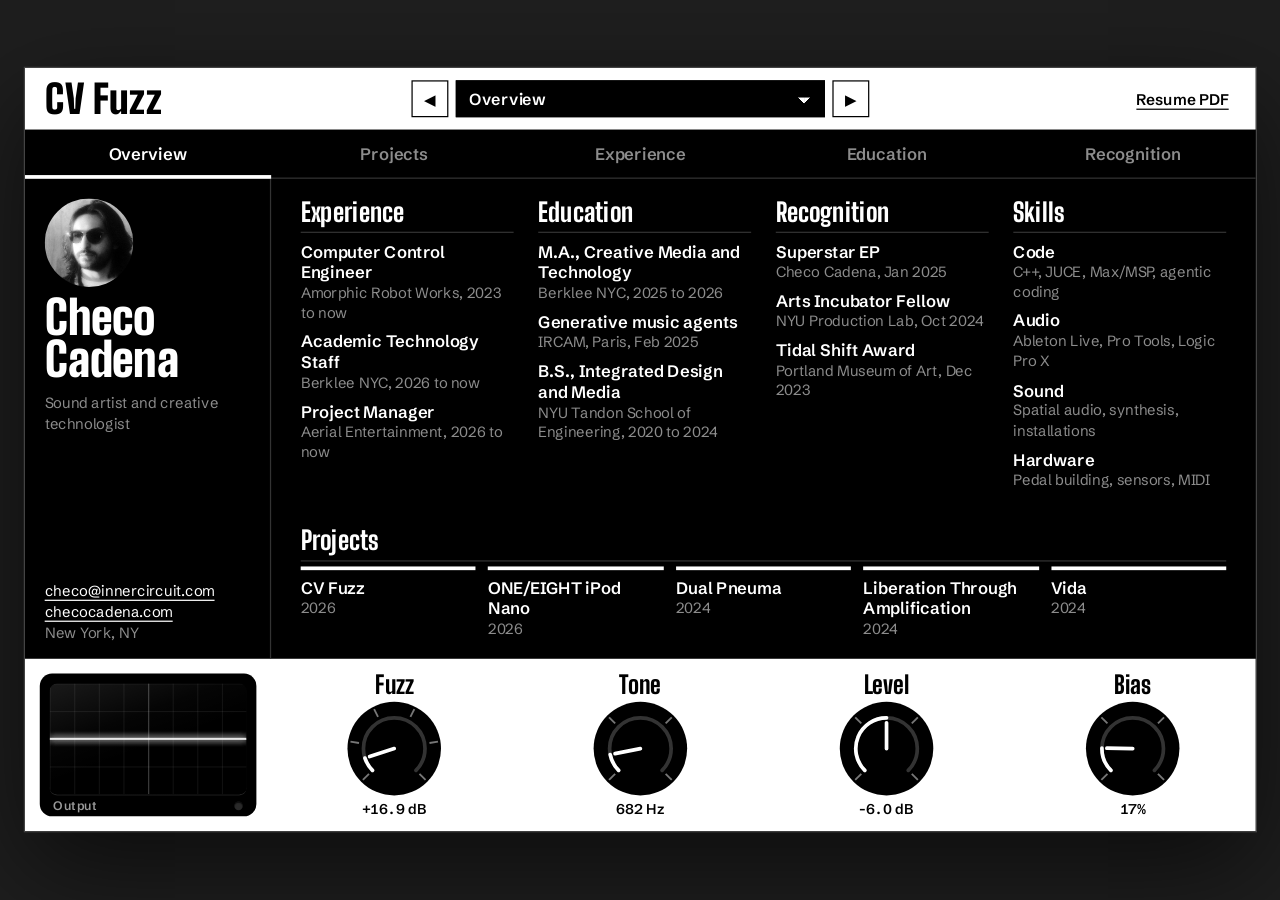
==== commit 80635f37: "Fix off-centre layout in small windows; update Dual Pneuma role - fit(): scale the 1000x620 frame fr" ====
--- a/docs/demo/index.html
+++ b/docs/demo/index.html
@@ -26,7 +26,7 @@
   #bar :focus-visible, #deck :focus-visible { outline-color: var(--black); }
   a { color: inherit; }
 
-  #frame { width: 1000px; height: 620px; transform-origin: center center; }
+  #frame { width: 1000px; height: 620px; transform-origin: 0 0; }
   #win { width: 1000px; height: 620px; background: var(--black); display: grid; grid-template-rows: 50px 40px 1fr 140px;
     overflow: hidden; box-shadow: 0 0 0 1px #444, 0 30px 80px rgba(0,0,0,0.6); user-select: none; }
 
@@ -240,7 +240,7 @@
       what: "A four-limbed inflatable robot by Chico MacMurtrie that moves with fabric muscles and air pressure.",
       facts: [["How", "Bend sensors in its joints and pressure sensors in its feet steer it in real time"],
               ["Sound", "Ceramic casts of the robot whistle with compressed air, after Mesoamerican wind instruments"],
-              ["My role", "Supported modeling of an alternative control system"],
+              ["My role", "Computer control and composition: sensors visitors walk under feed an Arduino, which triggers a Max patch that picks Ableton sequences I composed to play the ceramic flute robots"],
               ["Shown", "Future Tense, Beall Center, UC Irvine, part of Getty's PST ART, fall 2024"]],
       links: [["Project page", L.dual], ["Exhibition", L.future]] },
     { type: "Performance", tl: "Liberation", title: "Liberation Through Amplification", org: "NYU", dates: "2024", short: "2024",
@@ -515,7 +515,12 @@
 // ---------- fit + keys ----------
 function fit() {
   scale = PLUGIN ? 1 : Math.min(window.innerWidth / 1040, window.innerHeight / 660, 1.35);
-  document.getElementById("frame").style.transform = `scale(${scale})`;
+  // Scale from the top-left and shrink the layout box to match, so the body's
+  // grid centring still works when the window is narrower than the frame.
+  const frame = document.getElementById("frame");
+  frame.style.transform = `scale(${scale})`;
+  frame.style.marginRight = `${1000 * (scale - 1)}px`;
+  frame.style.marginBottom = `${620 * (scale - 1)}px`;
   const dpr = (window.devicePixelRatio || 1) * scale;
   sc.width = sc.clientWidth * dpr; sc.height = sc.clientHeight * dpr; drawBlot(); markUI();
 }
